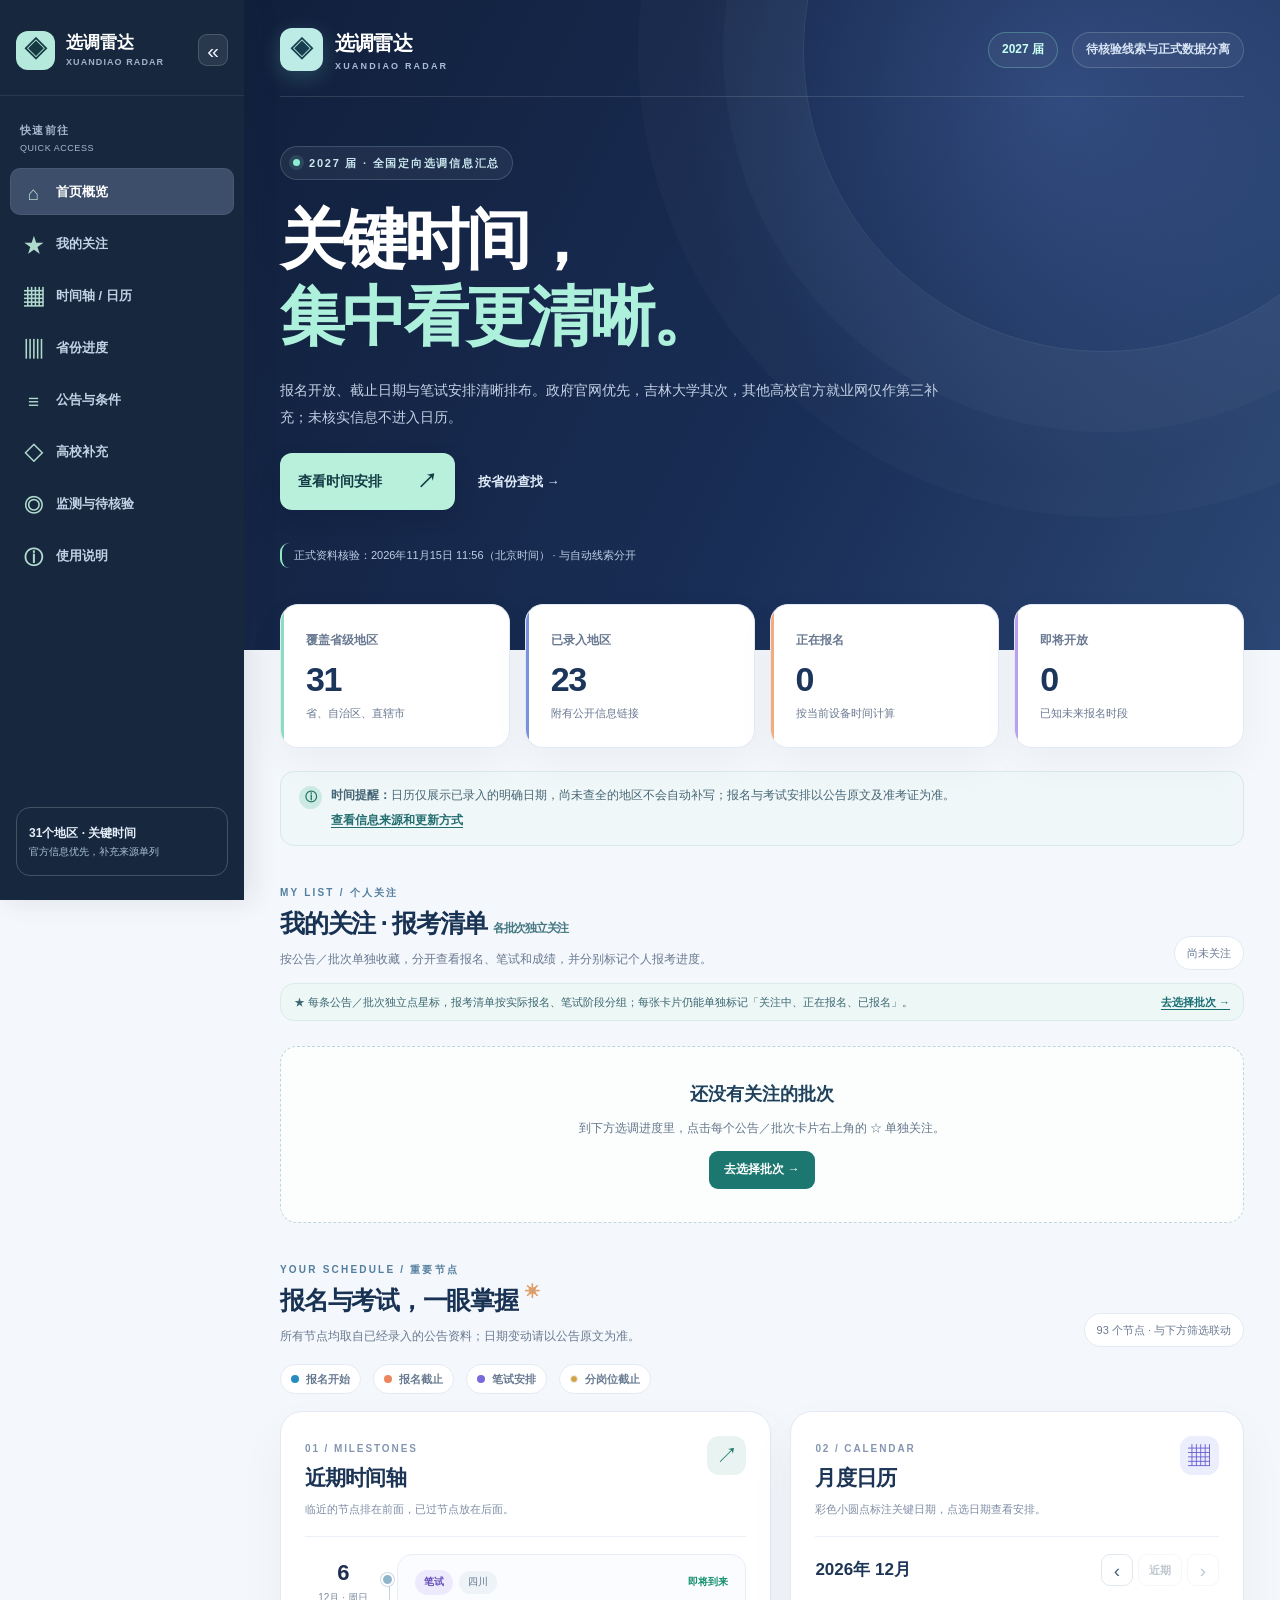
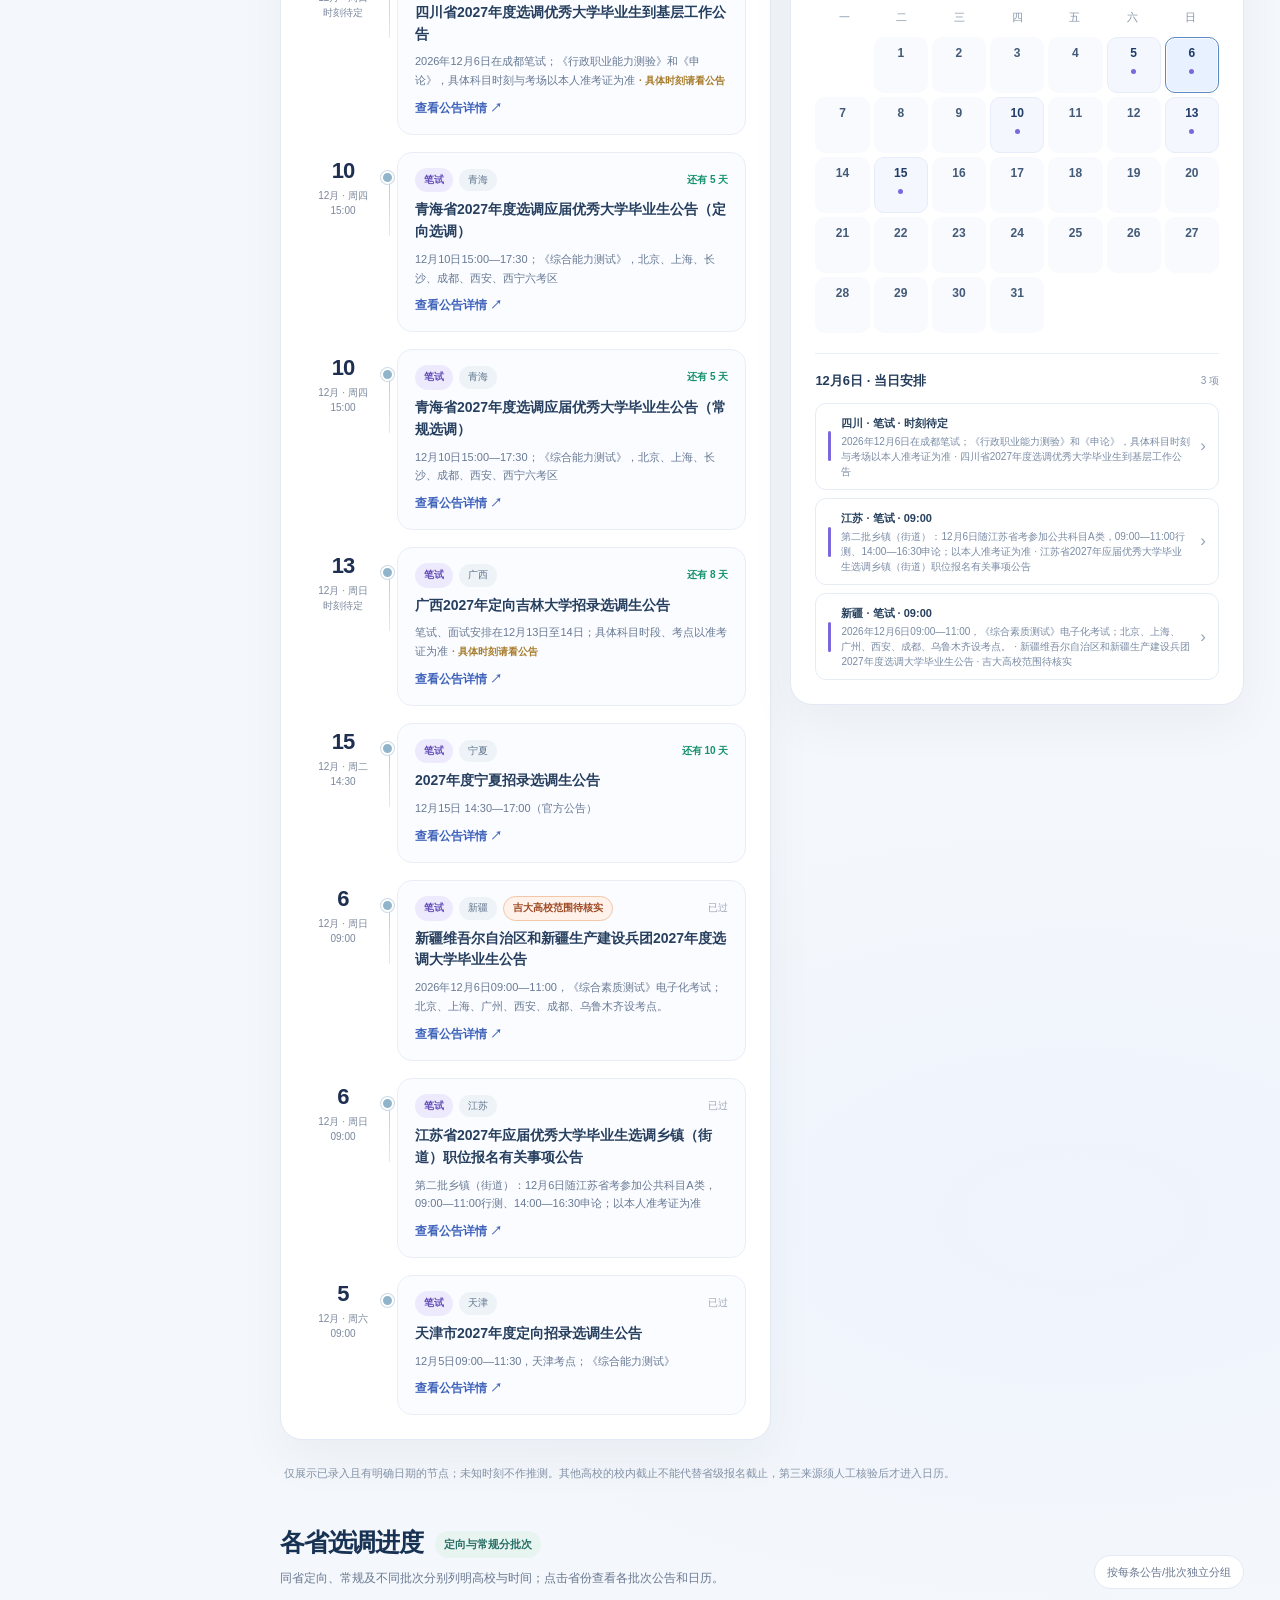
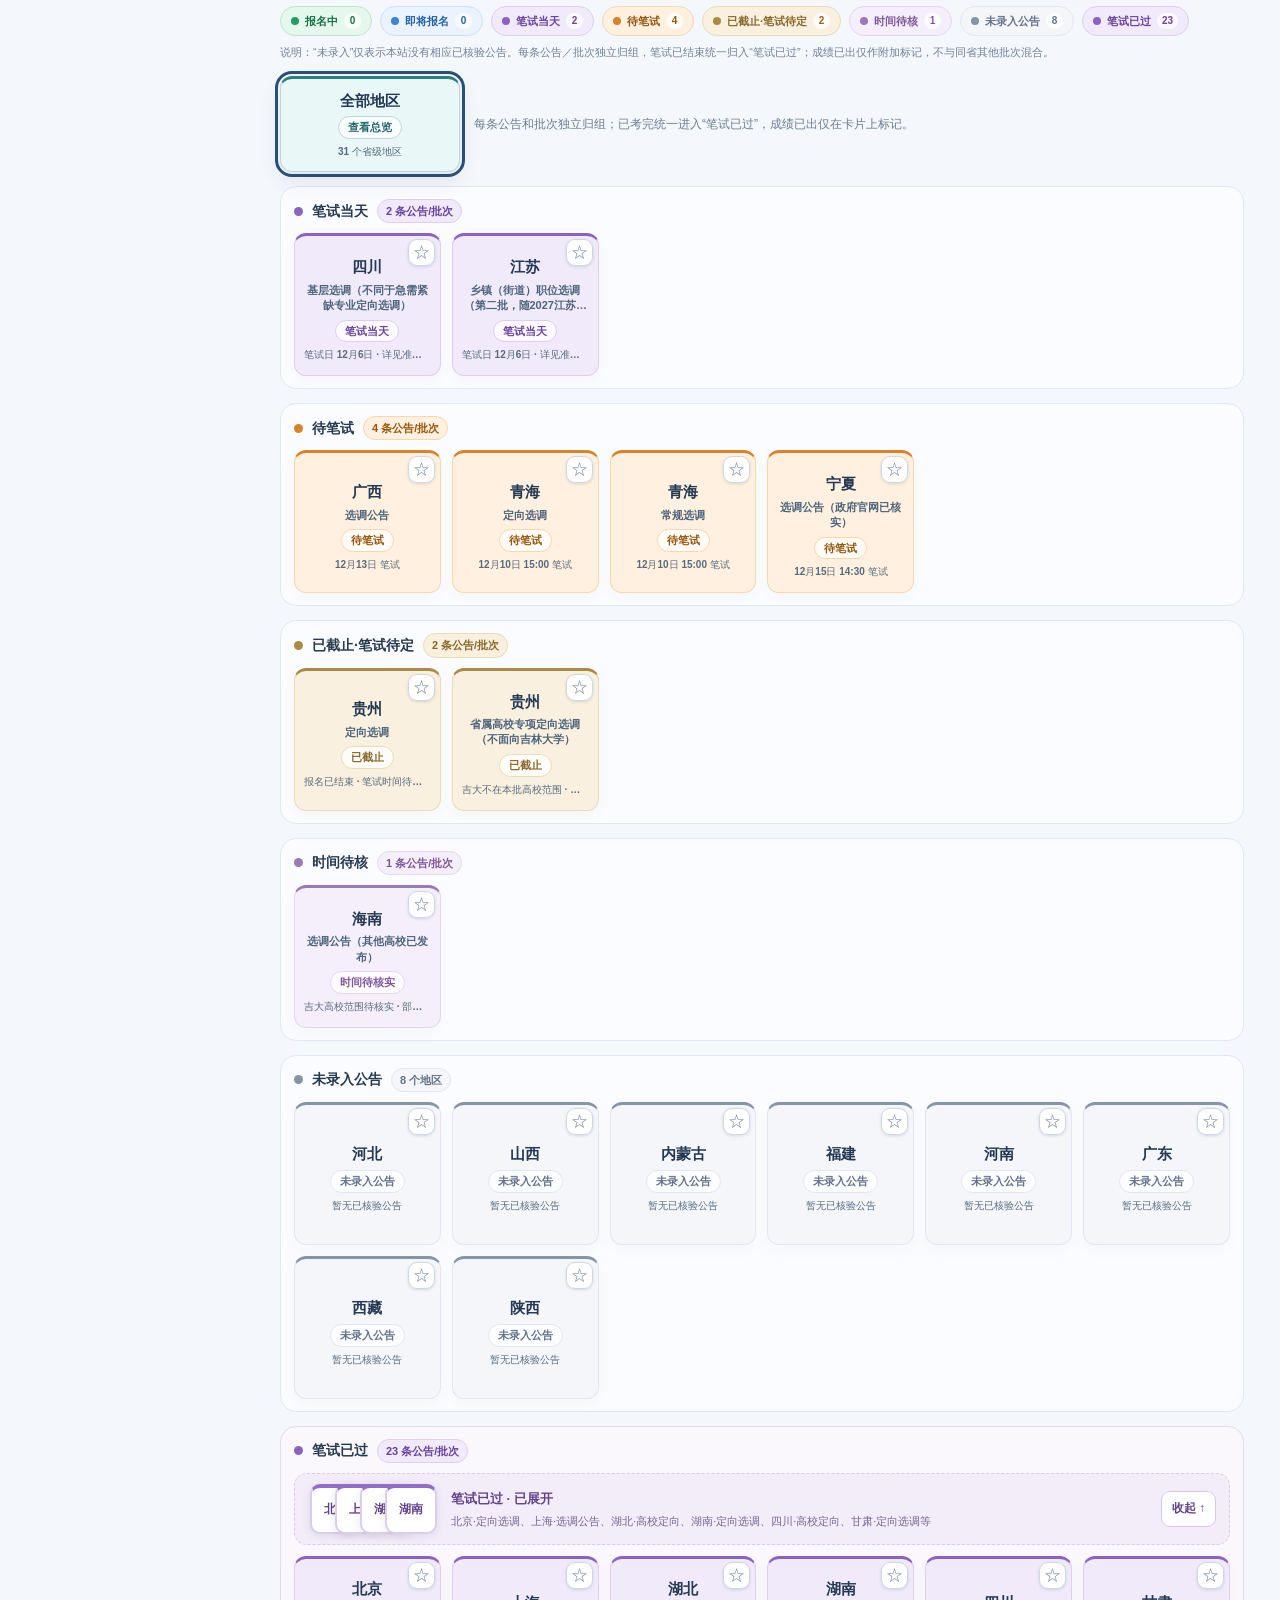
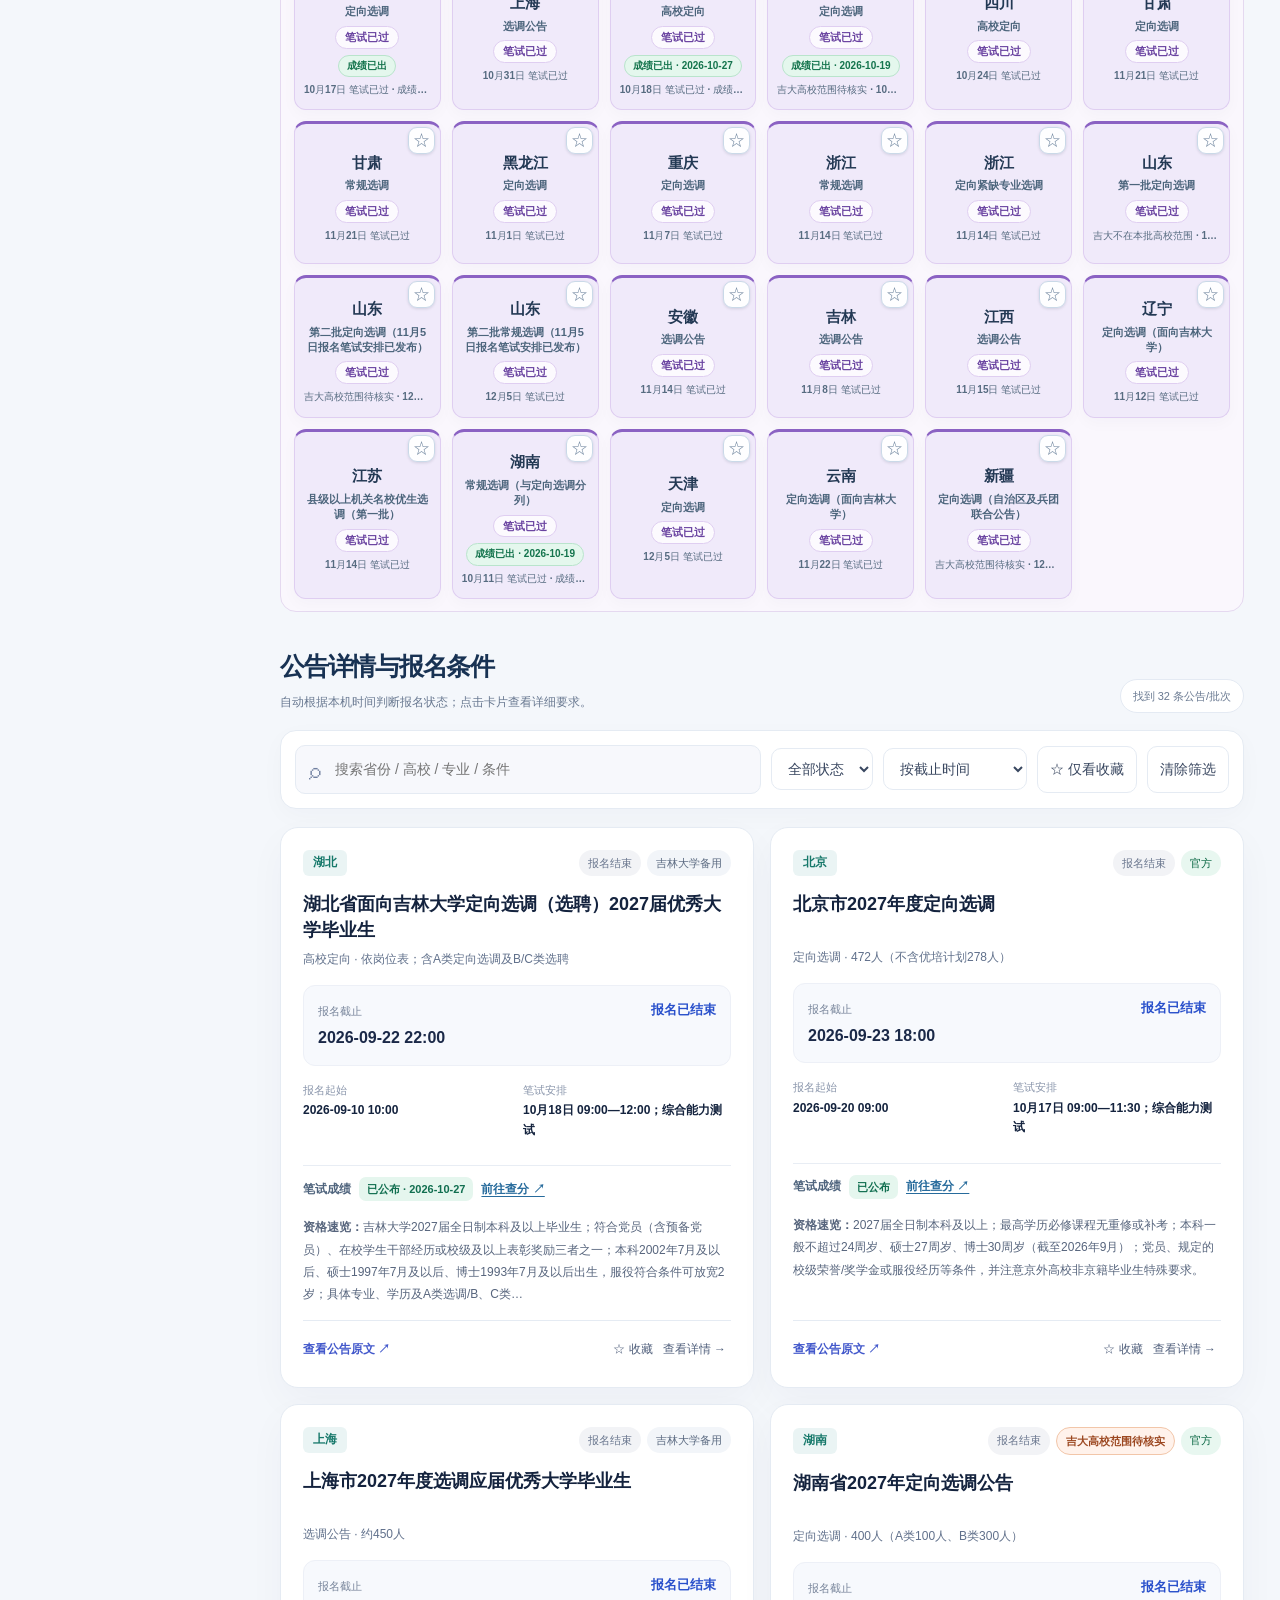
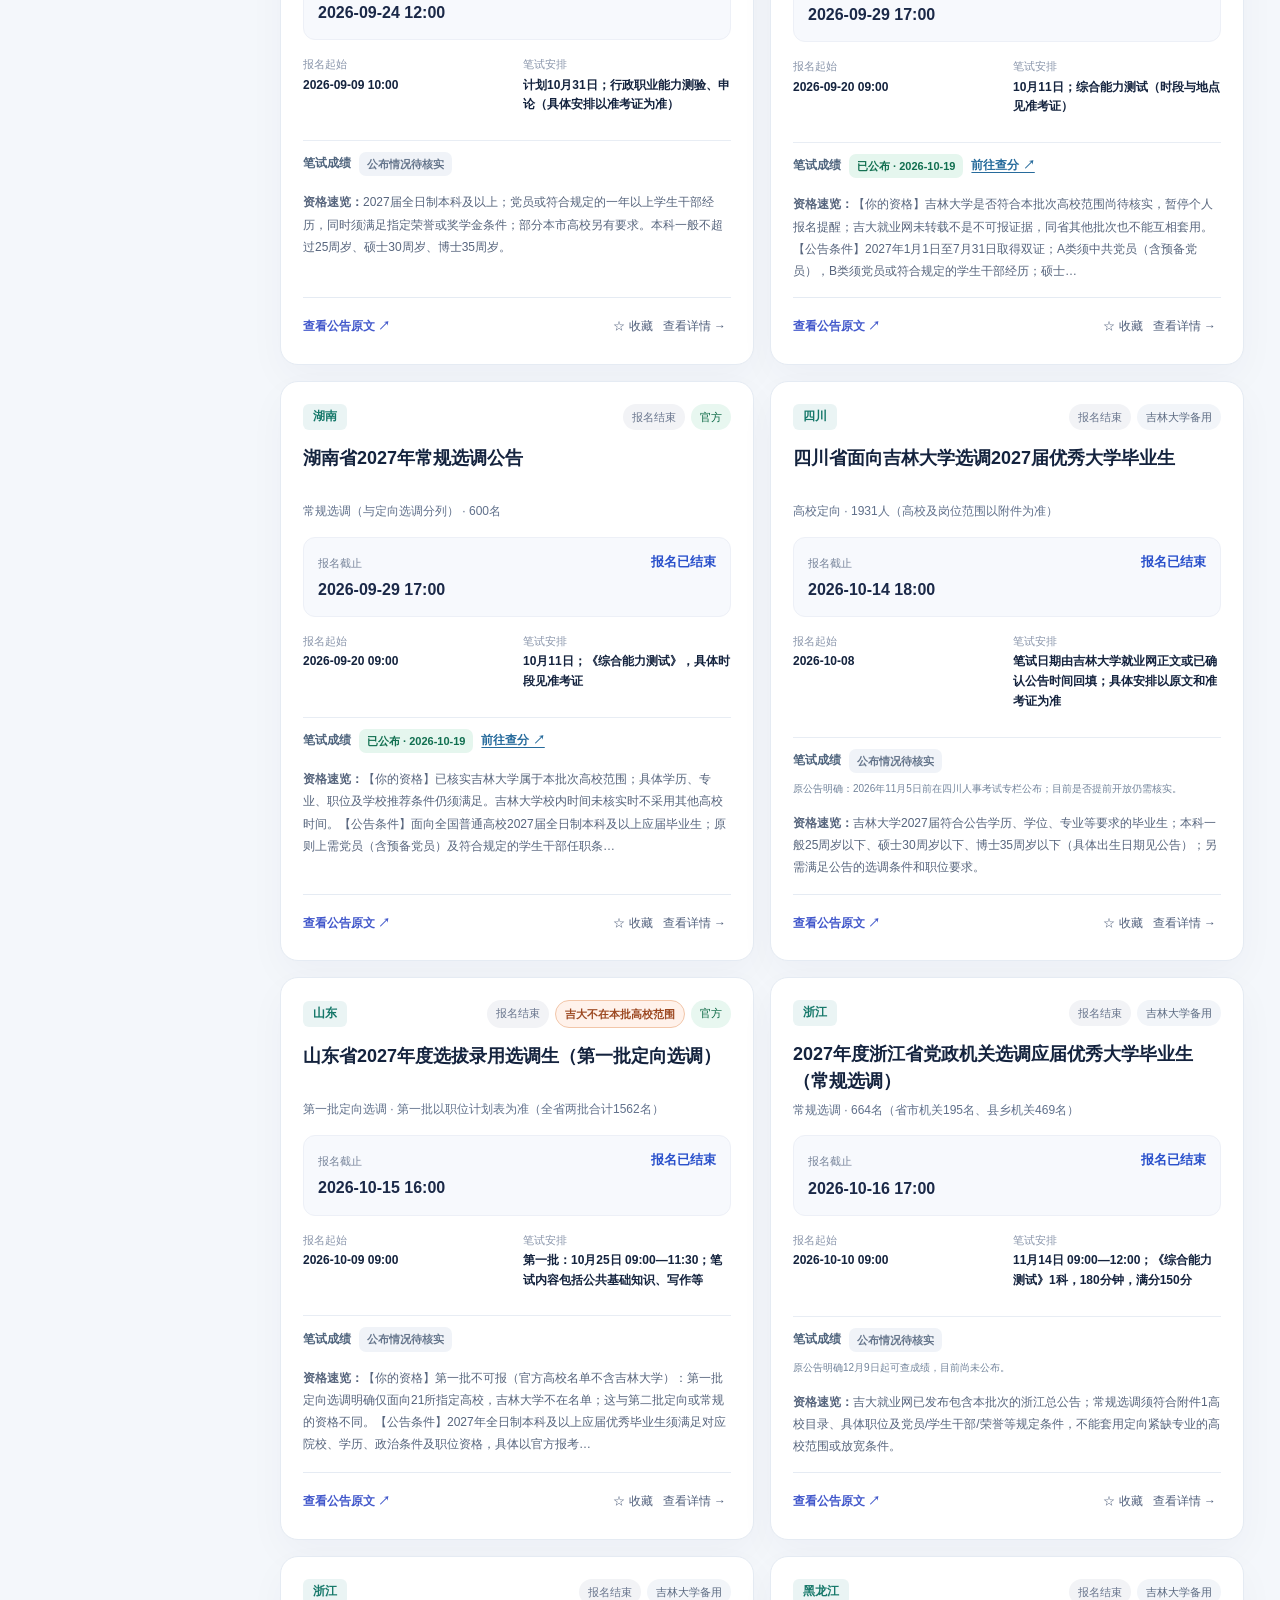
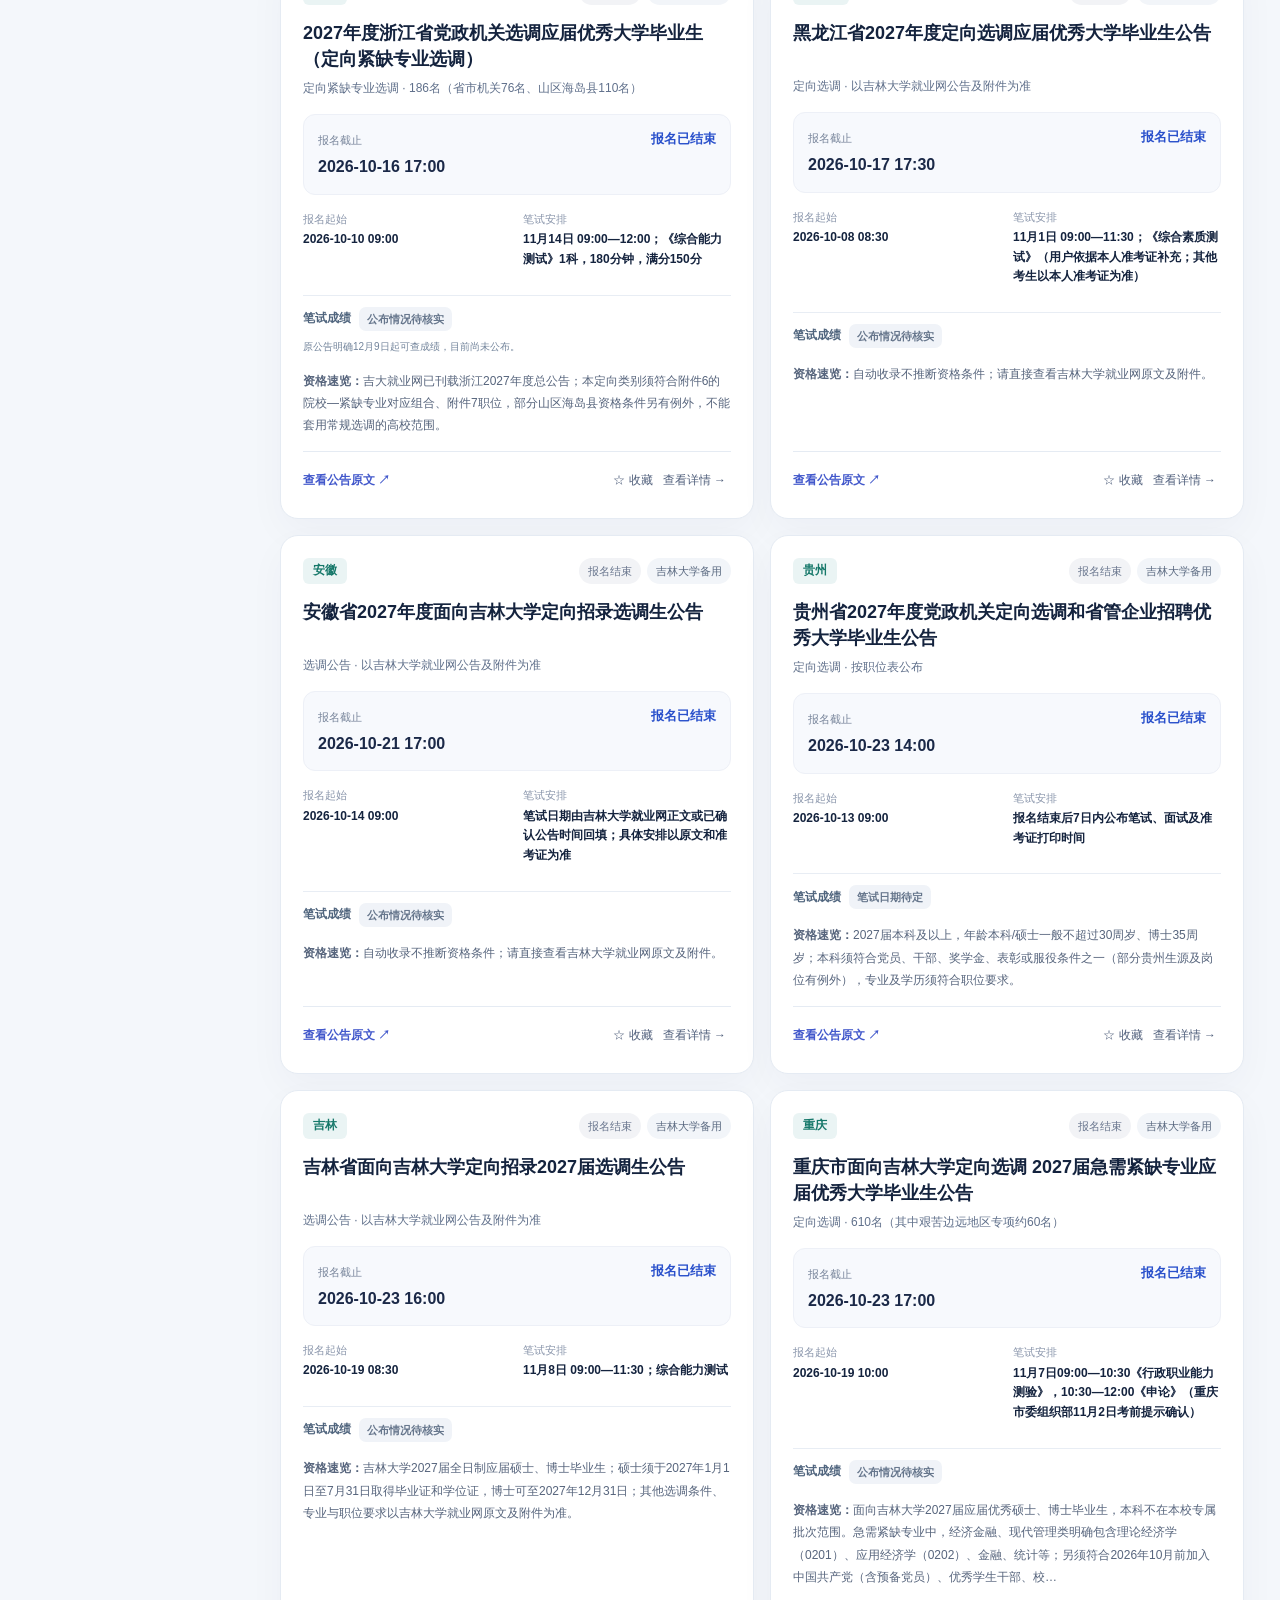
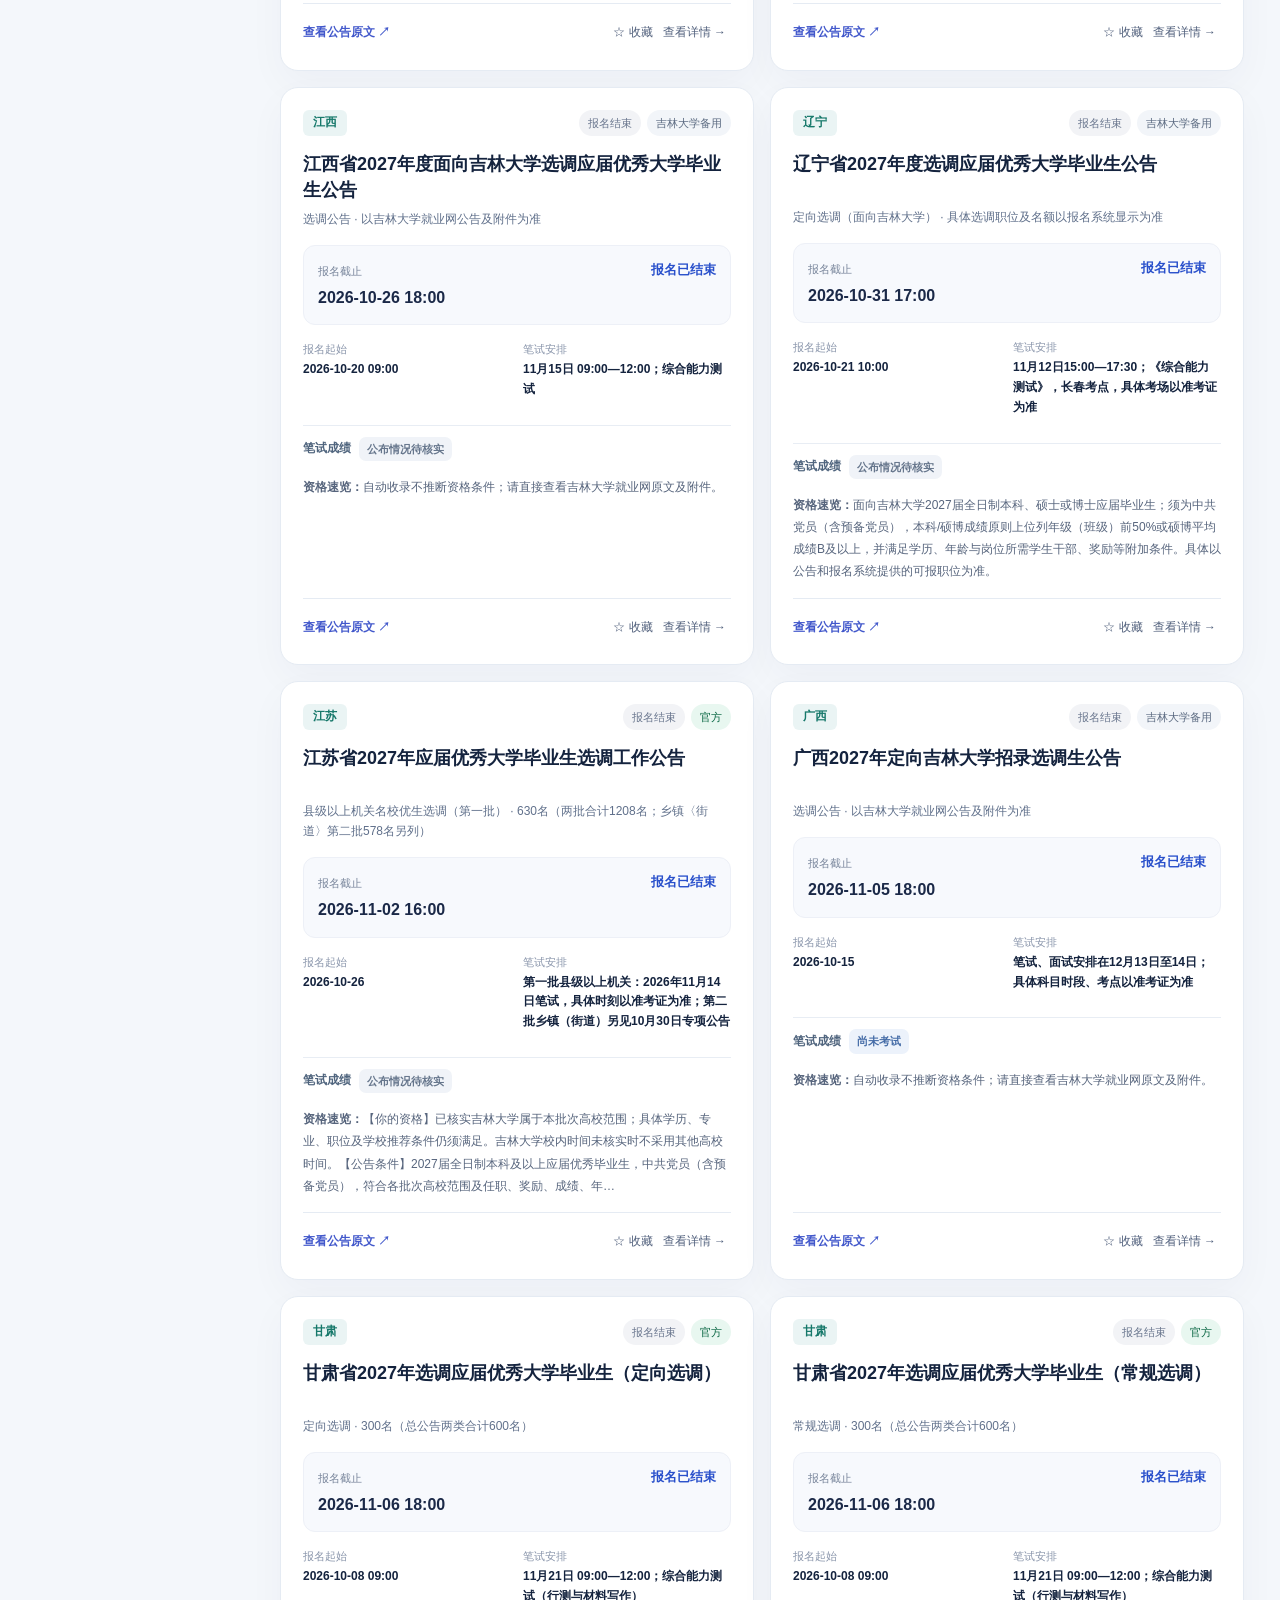
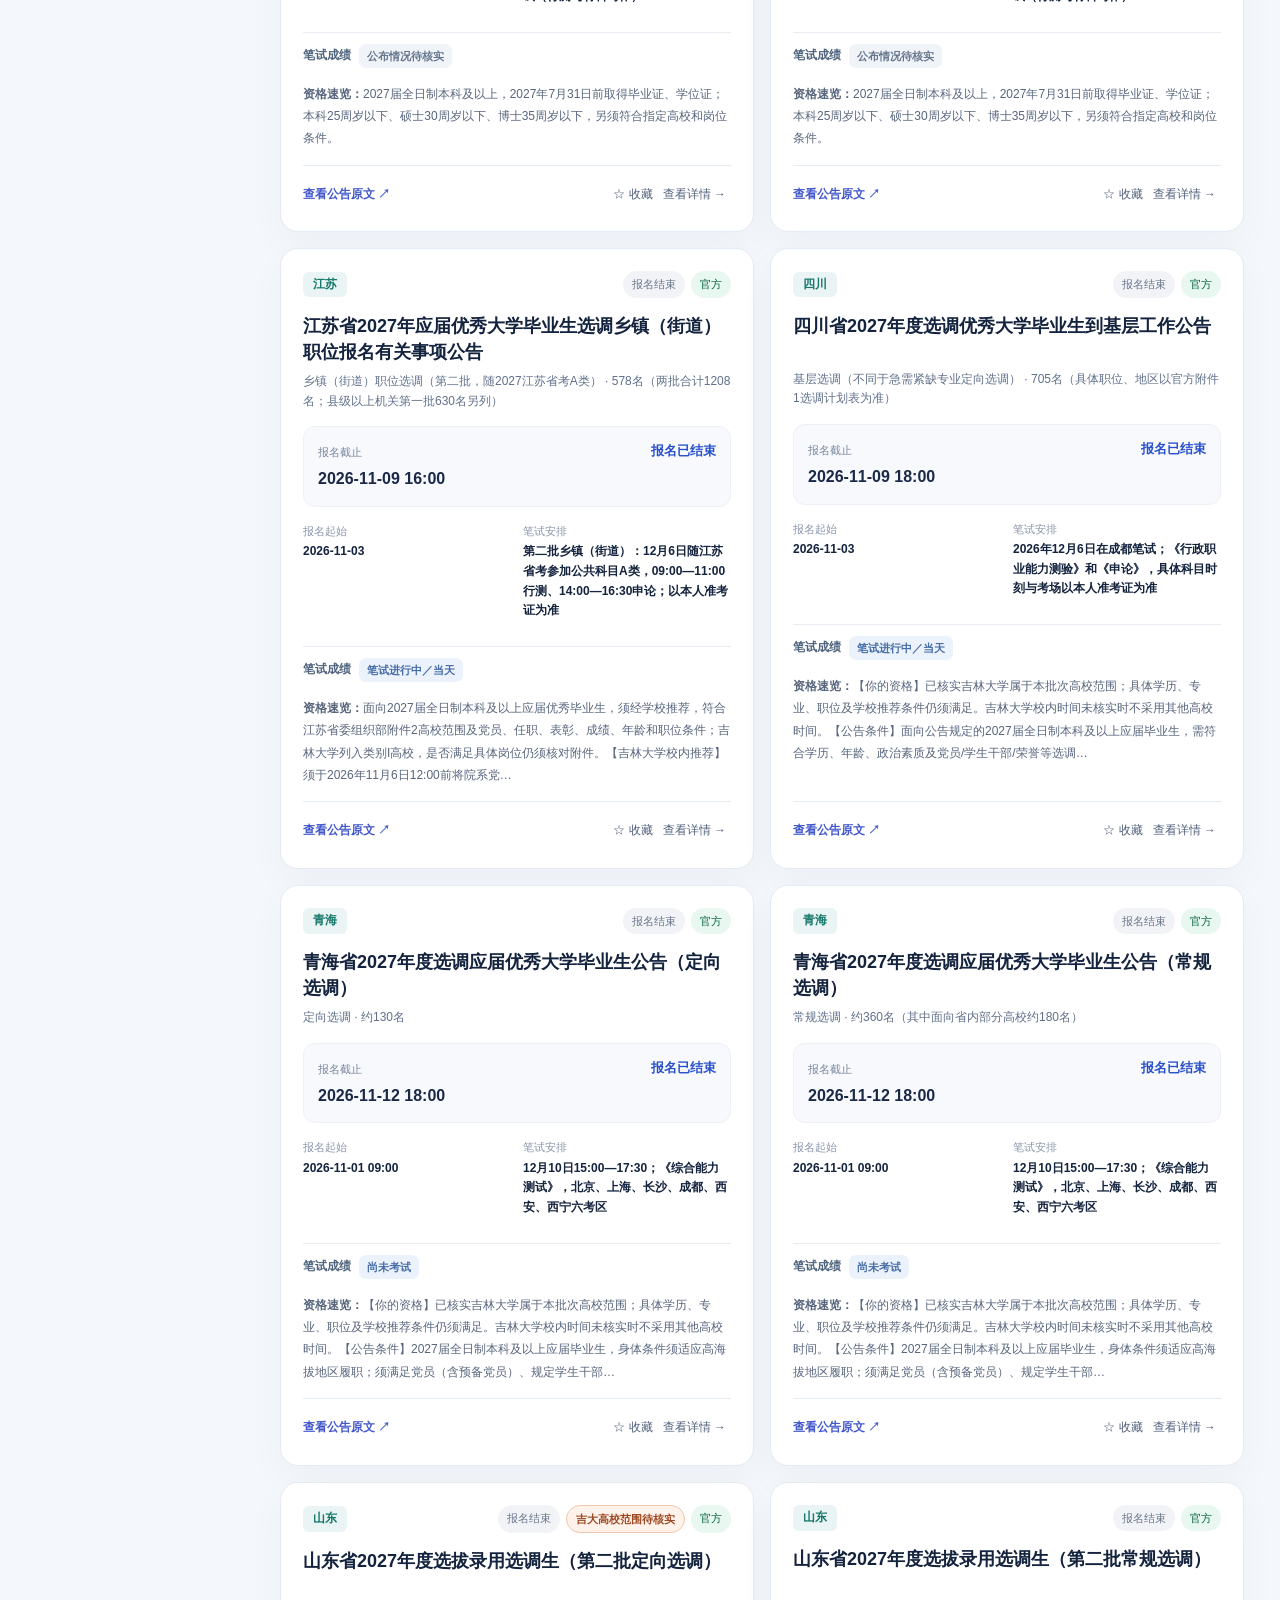
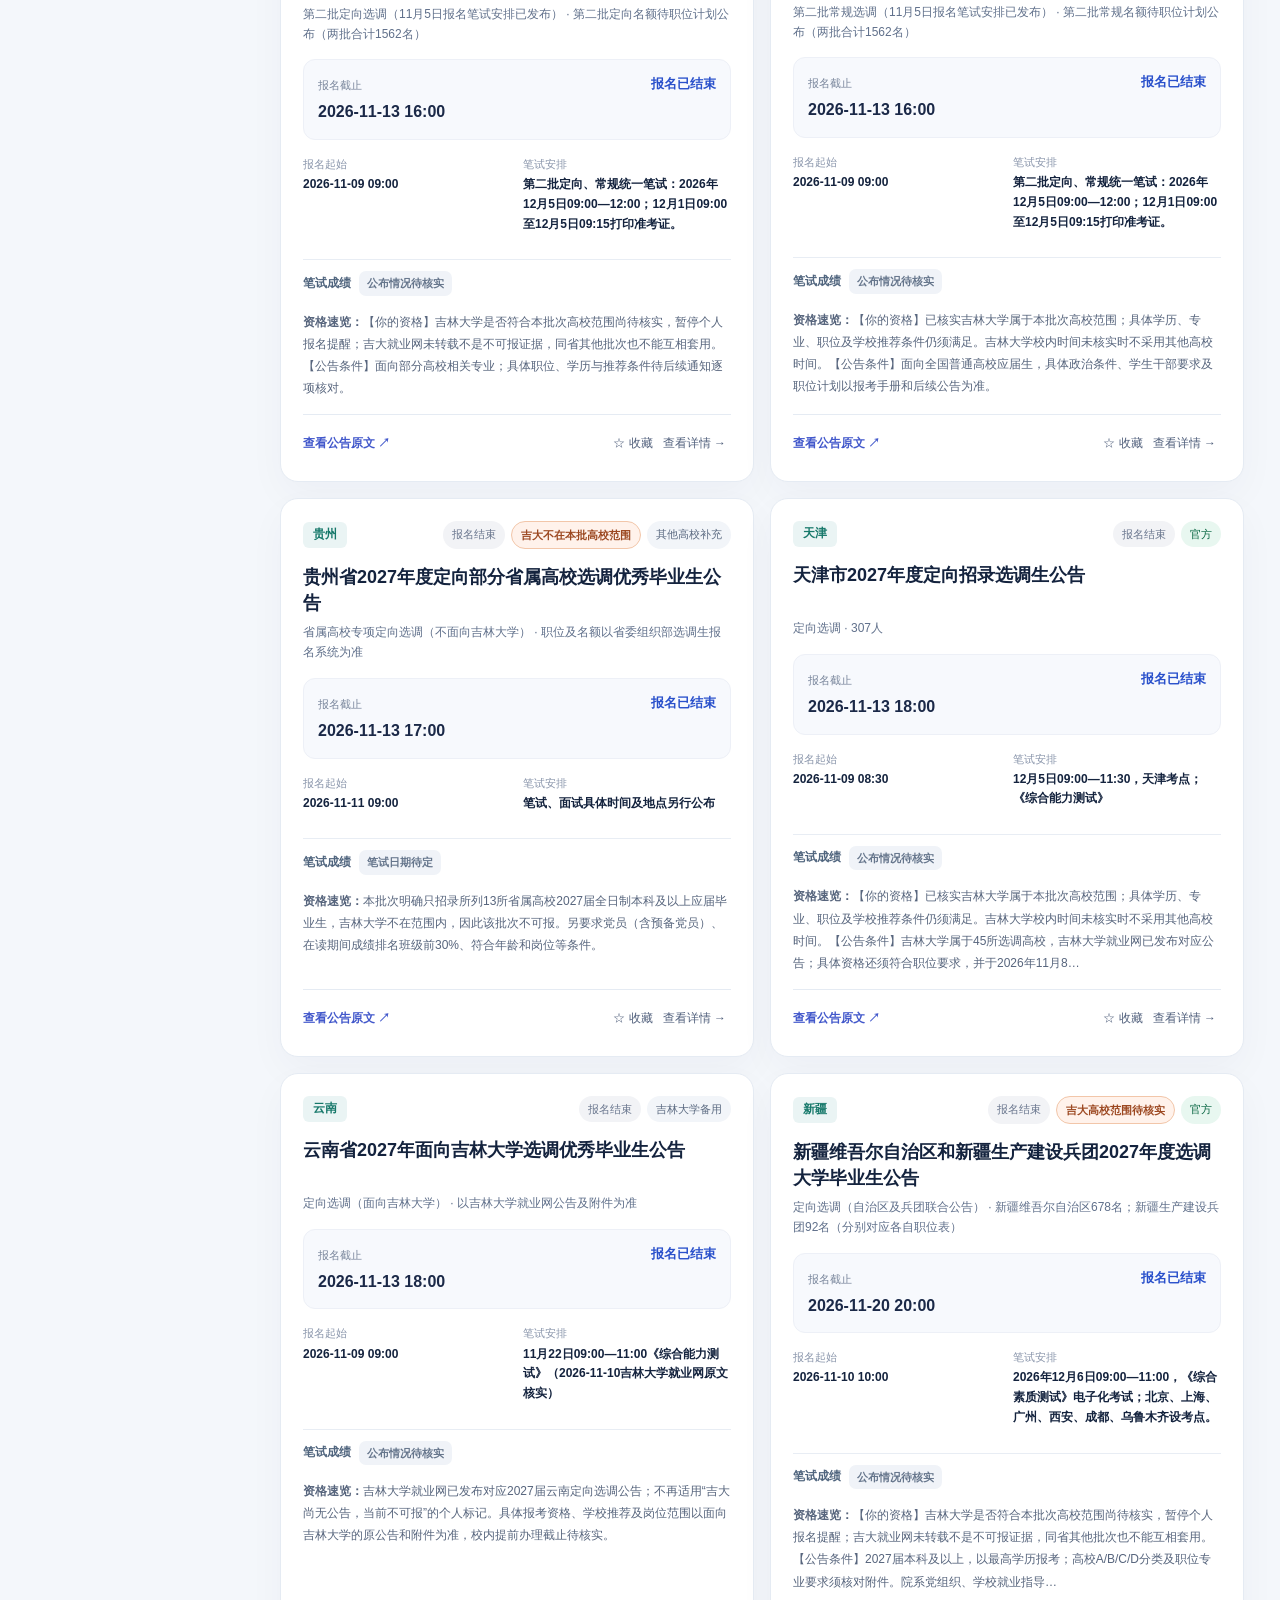
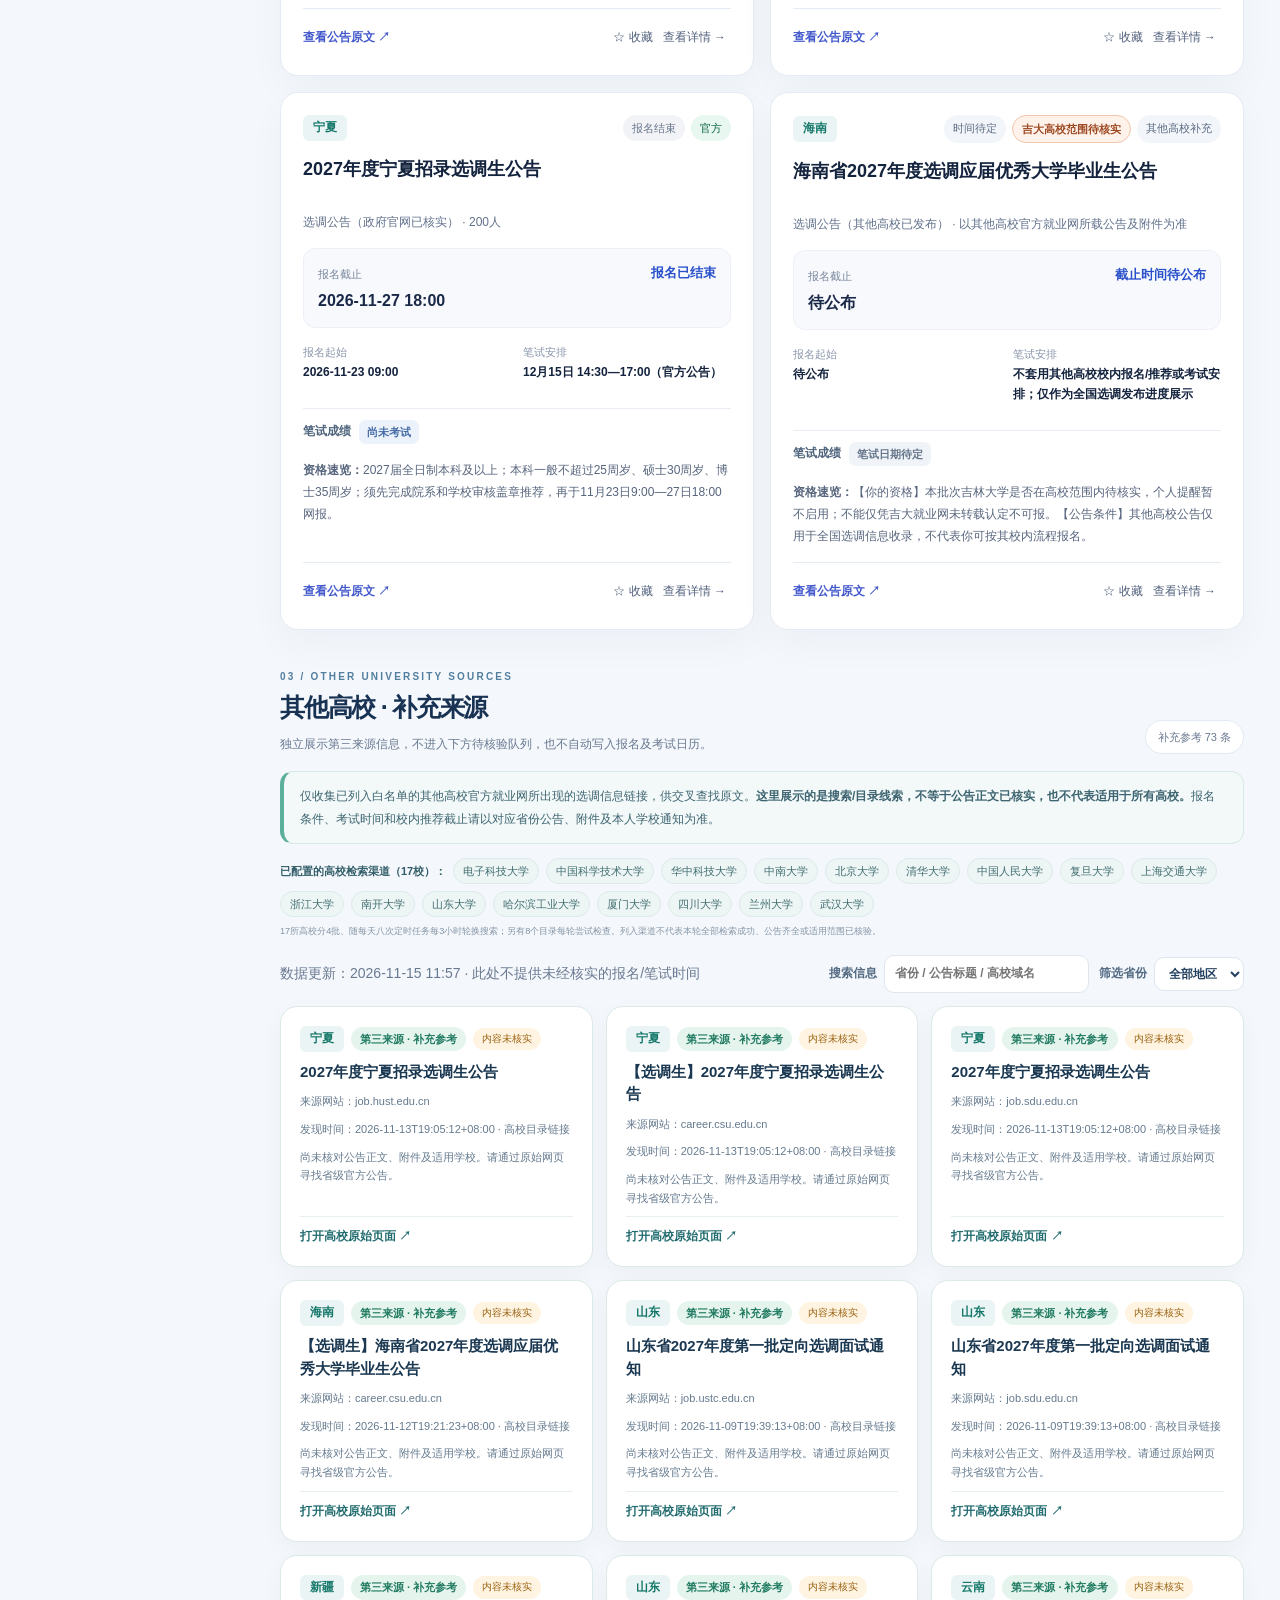
==== index.html @ f39ed3dd "chore: update monitoring and published notices" ====
<!doctype html>
<html lang="zh-CN">
<head>
<meta charset="utf-8"><meta name="viewport" content="width=device-width,initial-scale=1">
<meta name="description" content="2027届全国定向选调公告、报名条件、报名时间、笔试安排与官方信息源。">
<title>选调雷达 · 全国定向选调信息追踪</title>
<style>
:root{--bg:#f6f7fb;--surface:#fff;--ink:#18233c;--muted:#66738c;--line:#e5eaf2;--accent:#4155e8;--accent2:#252e76;--light:#eef1ff;--green:#087c5a;--amber:#98620e;--shadow:0 12px 45px rgba(20,33,75,.055)}
*{box-sizing:border-box}html{scroll-behavior:smooth}body{margin:0;background:var(--bg);color:var(--ink);font-family:Inter,-apple-system,BlinkMacSystemFont,"PingFang SC","Microsoft Yahei",sans-serif;font-size:14px;line-height:1.65}button,input,select{font:inherit}button{cursor:pointer}a{color:inherit;text-decoration:none}.shell{max-width:1250px;margin:auto;padding:0 26px}.mast{background:linear-gradient(119deg,#101a41,#293783 60%,#3747a3);color:#fff;padding:26px 0 38px;position:relative;overflow:hidden}.mast:after{content:"";position:absolute;width:530px;height:530px;border:1px solid #ffffff26;border-radius:50%;right:-110px;top:-210px;box-shadow:0 0 0 95px #ffffff08,0 0 0 195px #ffffff06;pointer-events:none}.topline,.top-actions,.flex,.toolbar,.recordtop,.cardfoot,.modalhead{display:flex;align-items:center;justify-content:space-between;gap:14px}.logo{font-weight:850;letter-spacing:.03em;font-size:18px;display:flex;align-items:center;gap:10px}.logoicon{display:grid;place-items:center;background:#eef0ff26;border:1px solid #ffffff40;width:35px;height:35px;border-radius:11px}.top-actions{font-size:12px;color:#dbe2ff}.top-actions span{border:1px solid #ffffff35;padding:5px 10px;border-radius:100px}.hero{position:relative;z-index:1;padding-top:50px;max-width:800px}.eyebrow{letter-spacing:.22em;font-size:11px;color:#b9c6ff;font-weight:750}.hero h1{font-size:clamp(32px,5vw,52px);line-height:1.23;letter-spacing:-.03em;margin:14px 0}.hero p{max-width:650px;color:#d1dafb;font-size:15px;line-height:1.9}.hero strong{color:#fff}.asof{display:inline-flex;margin-top:10px;border:1px solid #ffffff3c;border-radius:9px;padding:8px 12px;color:#edf0ff;font-size:12px;background:#ffffff10}.stats{position:relative;z-index:2;display:grid;grid-template-columns:repeat(4,1fr);gap:14px;margin:-28px auto 26px}.stat{border:1px solid var(--line);background:var(--surface);border-radius:16px;padding:20px 24px;box-shadow:var(--shadow)}.stat span{font-size:12px;color:var(--muted)}.stat b{display:block;font-size:28px;line-height:1.3;margin-top:6px;letter-spacing:-.04em}.stat em{font-style:normal;font-size:11px;color:var(--muted)}.notice{border:1px solid #dfdfef;background:#f0f2ff;border-radius:12px;padding:13px 17px;font-size:12px;color:#435075;display:flex;gap:9px;align-items:flex-start;margin-bottom:28px}.sectionhead{display:flex;align-items:end;justify-content:space-between;margin:34px 0 16px;gap:12px}.sectionhead h2{font-size:21px;letter-spacing:-.03em;margin:0}.sectionhead p{margin:3px 0 0;color:var(--muted);font-size:12px}.sectionhead .hint{font-size:12px;color:var(--muted)}.provinces{display:grid;grid-template-columns:repeat(8,1fr);gap:9px}.prov{border:1px solid var(--line);background:#fff;border-radius:10px;padding:12px 8px;text-align:center;color:#3d4961;font-weight:650;transition:.18s;position:relative}.prov:hover,.prov.active{border-color:#6475f1;background:#edf0ff;color:#263fd0}.prov small{display:block;color:#97a2b4;font-size:10px;font-weight:500}.prov.has small{color:var(--green)}.filters{display:flex;gap:10px;align-items:center;flex-wrap:wrap;padding:14px;background:var(--surface);border:1px solid var(--line);border-radius:13px;margin:14px 0 18px}.search{flex:1;min-width:230px;position:relative}.search input{width:100%;background:#f7f8fc;border:1px solid var(--line);border-radius:9px;padding:12px 15px 12px 39px;outline:0}.search input:focus{border-color:var(--accent)}.search:before{content:"⌕";position:absolute;left:14px;top:7px;color:#7180a0;font-size:23px}.filters select,.btn{border:1px solid var(--line);background:#fff;border-radius:9px;padding:11px 12px;color:#394760}.btn{white-space:nowrap}.btn:hover{border-color:var(--accent);color:var(--accent)}.primary{background:var(--accent);border-color:var(--accent);color:#fff}.primary:hover{background:#3040bd;color:#fff}.grid{display:grid;grid-template-columns:repeat(2,minmax(0,1fr));gap:16px}.record{background:var(--surface);border:1px solid var(--line);border-radius:16px;box-shadow:var(--shadow);padding:22px;display:flex;flex-direction:column;gap:15px;min-width:0}.record:hover{border-color:#bac4fb}.province-badge{background:var(--light);color:#364bd6;padding:3px 10px;border-radius:6px;font-size:12px;font-weight:750}.tag{font-size:11px;border-radius:100px;padding:4px 9px;background:#f2f5f9;color:#5b6a81}.tag.official{background:#e8f7f0;color:#096743}.tag.open{background:#e8f7f0;color:var(--green)}.tag.soon{background:#fff5dd;color:#966014}.tag.closed{background:#f2f3f6;color:#68758d}.record h3{font-size:18px;line-height:1.45;margin:0;min-height:50px}.subline{font-size:12px;color:#60708b;margin-top:-8px}.deadline{padding:13px 14px;background:#f7f8fd;border:1px solid #edf0f7;border-radius:10px}.deadline .flex{align-items:flex-start}.deadline small{color:#77849a;font-size:11px}.deadline strong{display:block;color:#1b2948;font-size:16px;margin-top:3px}.deadline .remaining{font-weight:800;color:#2950cb;font-size:13px}.facts{display:grid;grid-template-columns:1fr 1fr;gap:12px}.fact{min-width:0}.fact span{display:block;font-size:11px;color:#8894aa}.fact b{display:block;font-size:12px;font-weight:630;margin-top:2px;line-height:1.65}.record .summary{font-size:12px;color:#57657d;margin:0;line-height:1.85;flex:1}.cardfoot{border-top:1px solid var(--line);padding-top:14px;margin-top:auto;flex-wrap:wrap}.cardfoot a{font-size:12px;color:var(--accent);font-weight:700}.cardfoot button{border:0;background:none;color:#52617d;font-size:12px;padding:5px}.cardfoot button:hover{color:var(--accent)}.empty{grid-column:1/-1;background:#fff;border:1px dashed #d4dcea;border-radius:13px;padding:42px;text-align:center;color:var(--muted)}.empty b{display:block;color:var(--ink);font-size:16px;margin-bottom:5px}.resource{display:grid;grid-template-columns:1.3fr 1fr;gap:16px;margin:25px 0 45px}.info-panel{background:#fff;border:1px solid var(--line);border-radius:15px;padding:23px}.info-panel h3{margin:0 0 10px;font-size:16px}.info-panel p{color:var(--muted);font-size:12px;margin:8px 0}.info-panel code{background:#eff1fc;padding:2px 5px;border-radius:4px}.foot{padding:26px 0 40px;border-top:1px solid var(--line);color:#8190a6;font-size:11px}.modalwrap{position:fixed;inset:0;background:#0b1630b9;z-index:20;display:grid;place-items:center;padding:16px}.modal{background:#fff;border-radius:17px;width:min(700px,100%);max-height:min(88vh,850px);overflow:auto;padding:27px;box-shadow:0 35px 90px #060e2666}.modalhead{align-items:start}.close{background:#f1f3f9;border:0;border-radius:8px;width:35px;height:35px;font-size:20px}.modal h2{margin:10px 0 5px;line-height:1.4}.modal .metadata{font-size:12px;color:var(--muted)}.detailblock{border-top:1px solid var(--line);padding:16px 0}.detailblock h4{margin:0 0 6px;font-size:13px}.detailblock p{margin:0;color:#4d5d78;font-size:13px;white-space:pre-wrap}.detailblock .lines{display:grid;grid-template-columns:135px 1fr;gap:9px;font-size:13px;color:#4d5d78;padding:5px 0}.detailblock .lines b{color:#26344e}.detailfooter{display:flex;flex-wrap:wrap;gap:9px}.detailfooter a,.detailfooter button{font-size:12px}.muted{color:var(--muted)}.kbd{border:1px solid #dce1ee;background:#f6f8fc;border-radius:5px;padding:1px 5px}.hidden{display:none!important}@media(max-width:950px){.provinces{grid-template-columns:repeat(6,1fr)}.stats{grid-template-columns:repeat(2,1fr)}.grid{grid-template-columns:1fr}}@media(max-width:600px){.shell{padding:0 15px}.mast{padding-top:18px}.hero{padding-top:30px}.top-actions span:last-child{display:none}.stats{gap:8px}.stat{padding:16px}.stat b{font-size:23px}.provinces{grid-template-columns:repeat(4,1fr);gap:6px}.prov{padding:10px 4px;font-size:12px}.filters select{flex:1}.resource{grid-template-columns:1fr}.record{padding:17px}.record h3{min-height:0}.modal{padding:19px}.detailblock .lines{grid-template-columns:1fr;gap:0}.hero p{font-size:13px}}
.schedule-layout{display:grid;grid-template-columns:1.15fr .85fr;gap:16px;margin-bottom:8px}.schedule-panel{background:#fff;border:1px solid var(--line);border-radius:16px;box-shadow:var(--shadow);padding:18px}.schedule-panel h3{margin:0 0 6px;font-size:16px}.schedule-panel p{margin:0 0 14px;color:var(--muted);font-size:12px}.timelinelist{display:flex;flex-direction:column;gap:12px}.timeline-empty,.calendar-empty{border:1px dashed #d8dfef;border-radius:12px;padding:26px 18px;color:var(--muted);text-align:center;background:#fbfcff}.timeline-item{display:grid;grid-template-columns:86px 1fr;gap:14px;align-items:start}.timeline-date{position:relative;padding-right:10px;text-align:right}.timeline-date:after{content:"";position:absolute;right:-8px;top:0;bottom:-18px;width:2px;background:#e5eaf6}.timeline-item:last-child .timeline-date:after{display:none}.timeline-date b{display:block;font-size:20px;line-height:1;color:#1f2f52}.timeline-date span{display:block;font-size:11px;color:#7a879d;margin-top:6px}.timeline-card{position:relative;background:#f8f9fe;border:1px solid #e9edf7;border-radius:14px;padding:14px 14px 12px}.timeline-meta{display:flex;flex-wrap:wrap;gap:6px;margin-bottom:6px}.mini-tag{display:inline-flex;align-items:center;border-radius:999px;padding:3px 8px;font-size:11px;font-weight:700}.mini-tag.start{background:#edf7ff;color:#0f5ea8}.mini-tag.end{background:#fff1e6;color:#a45b16}.mini-tag.exam{background:#efeefe;color:#5845be}.mini-tag.deadline{background:#fff7dd;color:#8b6700}.timeline-card h4{margin:0;font-size:14px;line-height:1.5}.timeline-card p{margin:6px 0 0;font-size:12px;color:#56657f;line-height:1.7}.timeline-card button{margin-top:8px;border:0;background:none;padding:0;color:var(--accent);font-size:12px;font-weight:700}.calendarboard{display:grid;grid-template-columns:repeat(2,minmax(0,1fr));gap:12px}.monthcard{border:1px solid #e8ecf5;background:#fbfcff;border-radius:14px;padding:14px}.monthcard h4{margin:0 0 10px;font-size:14px}.dayrow{display:grid;grid-template-columns:54px 1fr;gap:10px;padding:9px 0;border-top:1px dashed #e5eaf2}.dayrow:first-of-type{border-top:0;padding-top:0}.daynum{display:flex;flex-direction:column;align-items:center;justify-content:center;border:1px solid #dde5f4;border-radius:12px;background:#fff;padding:6px 0}.daynum b{font-size:18px;line-height:1}.daynum span{font-size:10px;color:#70809b;margin-top:4px}.dayevents{display:flex;flex-direction:column;gap:7px;min-width:0}.eventpill{display:flex;gap:8px;align-items:flex-start;padding:8px 9px;border-radius:10px;background:#fff;border:1px solid #e8ecf4}.eventpill .dot{width:8px;height:8px;border-radius:50%;margin-top:6px;flex:0 0 auto}.eventpill.start .dot{background:#1c7ed6}.eventpill.end .dot{background:#e67700}.eventpill.exam .dot{background:#7048e8}.eventpill.deadline .dot{background:#d19a00}.eventpill b{display:block;font-size:12px;line-height:1.5}.eventpill small{display:block;font-size:11px;color:#6d7a90;line-height:1.45}.calendar-more{margin-top:10px;font-size:11px;color:#7b879d}.candidategrid{display:grid;grid-template-columns:repeat(2,minmax(0,1fr));gap:12px}.candidatecard{border:1px solid #dce1ee;background:#fff;border-radius:12px;padding:15px}.candidatecard h3{font-size:14px;margin:7px 0;line-height:1.5}.candidatecard p{font-size:11px;color:var(--muted);margin:4px 0}.candidatecard a{color:var(--accent);font-weight:700;font-size:12px}.monitorline{border:1px solid #dce1ee;padding:10px 13px;border-radius:10px;background:#f8f9fe;font-size:12px;color:#485879;margin-bottom:12px}@media(max-width:900px){.schedule-layout{grid-template-columns:1fr}.calendarboard{grid-template-columns:1fr 1fr}}@media(max-width:700px){.candidategrid{grid-template-columns:1fr}.timeline-item{grid-template-columns:1fr}.timeline-date{text-align:left;padding-right:0;display:flex;gap:10px;align-items:center}.timeline-date:after{display:none}.timeline-date b{font-size:18px}.calendarboard{grid-template-columns:1fr}.dayrow{grid-template-columns:44px 1fr}}

/* 2027 schedule design refresh — presentation only, no changes to official records */
.notice-more{margin:5px 0 0}.notice-more summary{cursor:pointer;display:inline-block;color:#236e70;font-weight:760;text-decoration:underline;text-underline-offset:3px}.notice-more p{line-height:1.75;margin:8px 0 0;font-size:12px;color:#4e6673}.legend-dot.deadline{padding:0;flex:0 0 8px;width:8px;height:8px}.legend-dot{flex:0 0 8px}
:root{--bg:#f4f7fb;--surface:#fff;--ink:#14233e;--muted:#697991;--line:#e5ebf3;--accent:#4258cb;--light:#edf1ff;--shadow:0 14px 42px rgba(35,54,92,.045)}
body{background:radial-gradient(ellipse 760px 420px at 84% 16%,#e7efff70,transparent),#f4f7fb;color:var(--ink)}
.shell{max-width:1340px;padding:0 36px}
.mast{padding:27px 0 82px;background:radial-gradient(circle at 79% 15%,#5471b466,transparent 38%),linear-gradient(117deg,#111f3b 0%,#192e56 57%,#2c4775 100%)}
.mast:after{width:600px;height:600px;right:-125px;top:-250px;border-color:#ffffff18;box-shadow:0 0 0 80px #ffffff06,0 0 0 165px #ffffff05}
.topline{padding-bottom:23px;border-bottom:1px solid #ffffff20}.logo{gap:12px;font-size:20px;letter-spacing:-.04em}.logo small{display:block;font-size:9px;font-weight:600;letter-spacing:.24em;color:#a9bddb;line-height:1.3;margin-top:1px}.logoicon{background:#bcece5;color:#173f4f;border:0;font-size:23px;border-radius:12px;width:43px;height:43px;box-shadow:0 6px 22px #80f5e033}.top-actions span{border:1px solid #ffffff2a;background:#ffffff0b;color:#d7e4f5;font-weight:600;padding:7px 13px}.top-actions span:first-child{color:#c8fff1;border-color:#84e4c24f}
.hero{padding-top:49px;max-width:840px}.eyebrow{display:inline-flex;gap:9px;align-items:center;letter-spacing:.16em;border-radius:999px;border:1px solid #a8d6db36;background:#ffffff0e;padding:7px 12px;color:#c9e6ed;font-weight:680}.eyebrow-dot{width:7px;height:7px;background:#8bf0d2;box-shadow:0 0 0 4px #8bf0d21f;border-radius:50%}
.hero h1{font-size:clamp(37px,5.4vw,65px);line-height:1.18;letter-spacing:-.045em;font-weight:800;margin:22px 0}.hero h1 span{color:#adf0dc}.hero p{max-width:660px;color:#c3d2e6;font-size:14px}.hero-actions{display:flex;gap:23px;align-items:center;flex-wrap:wrap;margin:23px 0 8px}.hero-cta{display:inline-flex;align-items:center;justify-content:space-between;gap:35px;background:#b9f0dc;color:#143b45;border-radius:12px;padding:12px 18px;font-weight:760;box-shadow:0 8px 20px #0a172626;transition:transform .18s,background .18s}.hero-cta:hover{background:#d4ffed;transform:translateY(-2px)}.hero-cta span{font-size:20px}.hero-sub{color:#e0ebf9;font-size:13px;font-weight:670}.hero-sub:hover{color:#b9f0dc}.asof{margin-top:25px;border:0;border-left:2px solid #8eeac3;padding:3px 0 3px 12px;background:transparent;color:#bdd0e6;font-size:11px}
.stats{margin:-46px auto 23px;gap:15px}.stat{padding:23px 25px;border:1px solid #e4eaf4;border-radius:18px;box-shadow:0 13px 40px #182a4f0b;position:relative;overflow:hidden}.stat:before{content:'';position:absolute;inset:0 auto 0 0;width:3px;background:#8adbbf}.stat:nth-child(2):before{background:#7b91df}.stat:nth-child(3):before{background:#f2ac7e}.stat:nth-child(4):before{background:#b9a0ee}.stat span{font-weight:650}.stat b{font-size:34px;color:#1b355b;font-weight:830}.stat em{font-size:11px}
.notice{background:#f0f7f8;border:1px solid #d7e9e8;color:#446575;border-radius:14px;padding:14px 18px;margin-bottom:30px}.notice>strong{display:grid;place-items:center;flex:0 0 23px;height:23px;border-radius:50%;background:#cceae3;color:#21715f}
.sectionhead{margin:34px 0 17px}.sectionhead h2{font-size:25px;font-weight:820;color:#183253;letter-spacing:-.05em}.sectionhead p{font-size:12px;margin-top:6px}.sectionhead .hint{background:#fff;border:1px solid #e4eaf3;padding:7px 12px;border-radius:999px;font-size:11px;white-space:nowrap}.section-kicker{color:#527e9f;font-size:10px;letter-spacing:.22em;font-weight:800}.heading-star{font-size:15px;color:#df9d67;vertical-align:top;margin-left:7px}
.schedule-section{scroll-margin-top:24px}.schedule-legend{display:flex;align-items:center;gap:12px;flex-wrap:wrap;margin:0 0 17px}.schedule-legend>span{display:inline-flex;align-items:center;gap:7px;color:#687a92;border:1px solid #e5ebf4;background:#fff;padding:5px 10px;border-radius:999px;font-size:11px;font-weight:650}.legend-dot{width:8px;height:8px;border-radius:50%;display:inline-block}.legend-dot.start{background:#248cbe}.legend-dot.end{background:#ec865e}.legend-dot.exam{background:#7969dd}.legend-dot.deadline{background:#d2a344}
.schedule-layout{grid-template-columns:minmax(0,1.04fr) minmax(0,.96fr);gap:19px;align-items:start;margin-bottom:0}.schedule-panel{padding:24px;background:#fff;border:1px solid #e2e9f4;border-radius:22px;box-shadow:0 20px 50px #142c4c0b;overflow:hidden}.panel-head{display:flex;align-items:flex-start;justify-content:space-between;gap:10px;padding-bottom:18px;margin-bottom:17px;border-bottom:1px solid #eaf0f6}.panel-eyebrow{font-size:10px;letter-spacing:.19em;color:#8396b2;font-weight:800}.schedule-panel h3{font-size:21px;font-weight:800;color:#1c3556;letter-spacing:-.04em;margin:2px 0 4px}.schedule-panel p{margin:0;color:#7e8ca4;font-size:11px}.panel-symbol{display:grid;place-items:center;flex:0 0 39px;height:39px;border-radius:12px;background:#e9f4f2;color:#217b6d;font-size:22px}.calendar-symbol{background:#ecedfd;color:#655bd1}
.timelinelist{gap:0}.timeline-item{grid-template-columns:76px minmax(0,1fr);gap:16px;padding:0 0 17px;position:relative}.timeline-item:last-child{padding-bottom:0}.timeline-date{text-align:center;padding-right:0;padding-top:8px}.timeline-date:after{right:-9px;top:26px;bottom:-18px;width:1px;background:linear-gradient(#b6cad9,#e2eaf1)}.timeline-date:before{content:'';position:absolute;right:-13px;top:19px;width:9px;height:9px;border-radius:50%;background:#90b5ca;border:2px solid white;box-shadow:0 0 0 1px #ccdbe8;z-index:1}.timeline-date b{font-size:22px;font-weight:800;letter-spacing:-.04em}.timeline-date span{font-size:10px;line-height:1.5}.timeline-card{padding:15px 17px;background:#fbfcff;border:1px solid #e9eef6;border-radius:15px;transition:border-color .16s,box-shadow .16s}.timeline-card:hover{border-color:#bdd1e7;box-shadow:0 7px 24px #1a32520a}.timeline-meta{align-items:center;gap:6px;margin-bottom:7px}.mini-tag{font-size:10px;padding:4px 9px;font-weight:760;letter-spacing:.015em}.mini-tag.start{color:#237ba5;background:#e5f5fb}.mini-tag.end{color:#b25b36;background:#ffede5}.mini-tag.exam{color:#6651b9;background:#eeeafd}.mini-tag.deadline{color:#9d7427;background:#fff5d8}.timeline-card .tag{background:#eef3f8;color:#60758e;font-size:10px;padding:3px 9px}.timeline-card h4{font-size:14px;color:#263f5f;font-weight:760;line-height:1.56;margin:0}.timeline-card p{color:#677994;font-size:11px;margin-top:7px}.timeline-card button{margin-top:9px;color:#4064bc;font-weight:750}.timeline-status{font-size:10px;color:#808fa4;margin-left:auto}.timeline-status.live{color:#15916d;font-weight:770}.timeline-status.past{color:#9ca6b6}.timeline-unknown{display:inline-block;margin-left:4px;font-size:10px;color:#a77c2c;font-weight:650}.timeline-empty,.calendar-empty{padding:30px;border-radius:13px;background:#f9fbfd}
.calendar-toolbar{display:flex;align-items:center;justify-content:space-between;gap:10px;margin:0 0 17px}.calendar-toolbar strong{color:#1d3556;font-size:17px;font-weight:820}.cal-nav{display:flex;gap:5px}.cal-nav button{min-width:32px;height:32px;border:1px solid #e1e7f1;border-radius:9px;background:#fff;color:#48607c;font-size:19px;display:grid;place-items:center;padding:0 6px}.cal-nav button:hover:not(:disabled){background:#f1f6ff;border-color:#abbcdc}.cal-nav button:disabled{cursor:default;opacity:.35}.cal-nav #calToday{font-size:11px;padding:0 10px;font-weight:730}.calendar-weekdays{display:grid;grid-template-columns:repeat(7,minmax(0,1fr));text-align:center;margin-bottom:6px}.calendar-weekdays span{font-size:11px;color:#8796ab;padding:5px 0}.calendarboard{display:grid;grid-template-columns:repeat(7,minmax(0,1fr));gap:4px}.cal-day,.cal-spacer{min-width:0;min-height:56px}.cal-day{border:1px solid transparent;border-radius:10px;background:#f8fafd;display:flex;flex-direction:column;align-items:center;justify-content:flex-start;padding:8px 2px 6px;color:#445a79;transition:background .15s,border-color .15s;position:relative}.cal-day:hover{background:#eef4fb;border-color:#c8daee}.cal-day.has-events{background:#f4f7fe;border-color:#e6ecf9;color:#203b67;font-weight:750}.cal-day.selected{background:#e7f1ff;border:1.5px solid #5d8ac2;box-shadow:inset 0 0 0 1px #ffffffbf}.cal-day.today:not(.selected){border-color:#8fcfb6;background:#f0fbf5}.cal-day:focus-visible{outline:3px solid #9bafe6;outline-offset:2px}.cal-day b{font-size:12px;line-height:1.3}.cal-day .dots{display:flex;gap:2px;flex-wrap:wrap;justify-content:center;max-width:100%;margin-top:7px}.cal-day .dots i{width:5px;height:5px;border-radius:50%;background:#aaa}.cal-day .dots i.start{background:#248cbe}.cal-day .dots i.end{background:#ec865e}.cal-day .dots i.exam{background:#7969dd}.cal-day .dots i.deadline{background:#d2a344}.cal-day .more-events{font-size:9px;color:#8390a4;line-height:1.1}.cal-spacer{display:block}
.day-agenda{border-top:1px solid #e9eef5;margin-top:20px;padding-top:16px;min-height:126px}.agenda-heading{display:flex;align-items:center;justify-content:space-between;gap:8px;margin-bottom:11px}.agenda-heading b{font-size:13px;color:#243b5b}.agenda-heading small{font-size:10px;color:#8695a9}.day-agenda-list{display:flex;flex-direction:column;gap:8px}.agenda-empty{font-size:11px;color:#8694a8;border:1px dashed #dae3f0;padding:15px;border-radius:10px;text-align:center;background:#fbfcfe}.agenda-event{display:flex;align-items:center;gap:10px;text-align:left;border:1px solid #e6ecf4;background:#fff;border-radius:11px;width:100%;padding:10px 12px;transition:.15s}.agenda-event:hover{border-color:#a9c7e6;background:#f7faff}.agenda-event .agenda-bar{height:30px;width:3px;border-radius:4px;background:#7f99bc;flex-shrink:0}.agenda-event.start .agenda-bar{background:#248cbe}.agenda-event.end .agenda-bar{background:#ec865e}.agenda-event.exam .agenda-bar{background:#7969dd}.agenda-event.deadline .agenda-bar{background:#d2a344}.agenda-event span{display:block;flex:1;min-width:0}.agenda-event strong{font-size:11px;color:#27405e;display:block}.agenda-event small{font-size:10px;color:#7a8ba4;line-height:1.5;display:block;margin-top:2px}.agenda-event>em{font-size:17px;color:#94a4bb;font-style:normal}.schedule-note{font-size:11px;color:#8392a7;padding:13px 4px 4px;line-height:1.8}
.prov{box-shadow:0 4px 15px #172b4c06;border-radius:12px}.prov:hover,.prov.active{border-color:#92b8cf;background:#e9f6f4;color:#236f66}.filters{border-radius:16px;box-shadow:0 7px 24px #152e5207}.search input,.filters select,.btn{border-radius:10px}.record{border-radius:18px;box-shadow:0 14px 38px #12294b09}.record:hover{border-color:#abc5dd}.province-badge{background:#eaf4f4;color:#16786a}.deadline{background:#f7f9fd;border-radius:12px}.info-panel{border-radius:18px}.candidatecard{border-radius:13px}.modal{border-radius:21px}.cardfoot a:hover{color:#147b78}
@media(max-width:1050px){.schedule-layout{grid-template-columns:1fr 1fr;gap:12px}.schedule-panel{padding:17px}.calendarboard{grid-template-columns:repeat(7,minmax(0,1fr))}.cal-day,.cal-spacer{min-height:47px}.cal-day{padding:6px 1px}}
@media(max-width:760px){.shell{padding:0 18px}.mast{padding-bottom:69px}.hero{padding-top:34px}.hero h1{font-size:clamp(34px,8vw,50px)}.stats{margin-top:-39px}.stat{padding:16px 17px}.stat b{font-size:28px}.sectionhead{align-items:flex-start;flex-wrap:wrap}.sectionhead h2{font-size:22px}.schedule-layout{grid-template-columns:1fr}.schedule-panel{padding:20px}.timeline-item{grid-template-columns:64px minmax(0,1fr);gap:14px}.timeline-date{text-align:center;display:block}.timeline-date:before{display:block;right:-11px;top:19px}.timeline-date:after{display:block;right:-7px;top:26px}.calendarboard{grid-template-columns:repeat(7,minmax(0,1fr))}.cal-day,.cal-spacer{min-height:56px}.top-actions span:last-child{display:none}}
@media(max-width:400px){.shell{padding:0 13px}.logo small{font-size:8px}.top-actions span{padding:6px 9px}.hero-actions{gap:17px}.schedule-panel{padding:15px}.timeline-card{padding:12px}.timeline-item{grid-template-columns:50px minmax(0,1fr);gap:11px}.timeline-date b{font-size:18px}.timeline-date span{font-size:9px}.timeline-date:before{right:-9px}.timeline-date:after{right:-5px}.cal-day,.cal-spacer{min-height:44px}.cal-day .dots i{width:4px;height:4px}.cal-nav button{min-width:28px}}
@media(prefers-reduced-motion:reduce){*,*:before,*:after{scroll-behavior:auto!important;transition:none!important}}

/* Review visibility upgrade: monitoring runs != verified announcements. */
.coverage-board{display:grid;grid-template-columns:repeat(4,minmax(0,1fr));gap:10px;margin:14px 0 15px}
.coverage-metric{border:1px solid #e5ebf3;background:#fff;border-radius:15px;padding:14px 15px;min-width:0}
.coverage-metric small{display:block;font-size:11px;color:#70829b}
.coverage-metric strong{display:block;font-size:24px;color:#1e385e;font-weight:830;line-height:1.4;margin:4px 0}
.coverage-metric em{display:block;font-style:normal;font-size:10px;color:#7d8da4;line-height:1.5}
.coverage-note{border:1px solid #e7eaf3;background:#f9fbff;border-radius:14px;padding:13px 16px;color:#516985;font-size:12px;line-height:1.85;margin-bottom:13px}
.coverage-note b{color:#1b4365}
.coverage-missing{display:flex;flex-wrap:wrap;gap:6px;margin:10px 0 0}
.coverage-missing span{border-radius:7px;padding:2px 7px;background:#eef2f8;font-size:11px;color:#657992}
.source-failures{display:flex;flex-wrap:wrap;gap:6px;margin-top:8px}
.source-failures span{font-size:11px;border-radius:7px;padding:3px 8px;background:#fff0ed;color:#994633}
.source-failures .fallback-source{background:#edf4ff;color:#3568a3}
@media(max-width:800px){.coverage-board{grid-template-columns:repeat(2,minmax(0,1fr))}}
@media(max-width:390px){.coverage-metric{padding:12px}.coverage-metric strong{font-size:21px}}

/* Third-tier links are an independent supplementary module, not review candidates. */
.supplement-channels{display:flex;flex-wrap:wrap;align-items:center;gap:7px;margin:0 0 16px;font-size:11px;color:#60798a}.supplement-channels b{color:#315d68}.supplement-channels span{background:#edf5f5;border:1px solid #dcebea;border-radius:999px;padding:3px 9px;color:#426e70}.supplement-channels small{flex-basis:100%;color:#8495a6} 
.supplement-section{scroll-margin-top:28px}.supplement-top{display:flex;align-items:center;flex-wrap:wrap;gap:10px;justify-content:space-between;margin-bottom:13px}.supplement-top label{display:flex;align-items:center;gap:7px;color:#546b84;font-size:12px;font-weight:700}.supplement-controls{display:flex;gap:10px;align-items:center;flex-wrap:wrap}.supplement-controls input{border:1px solid #dfe6ef;border-radius:10px;padding:8px 10px;color:#24415f;background:#fff;min-width:205px;max-width:100%}.supplement-top select{border:1px solid #dfe6ef;border-radius:10px;padding:8px 10px;color:#24415f;background:#fff;max-width:180px}.supplement-note{background:#f3f9f9;border:1px solid #d8e9e5;border-left:4px solid #5baf9b;border-radius:13px;padding:13px 16px;margin-bottom:14px;color:#3d6470;font-size:12px;line-height:1.85}.supplement-grid{display:grid;grid-template-columns:repeat(3,minmax(0,1fr));gap:13px}.supplement-card{min-width:0;background:#fff;border:1px solid #dbe9e7;border-radius:17px;padding:19px;box-shadow:0 8px 24px #173e4209;display:flex;flex-direction:column;gap:9px}.supplement-card:hover{border-color:#83bdb2}.supplement-header{display:flex;align-items:center;flex-wrap:wrap;gap:7px}.supplement-badge{background:#e5f5ee;border-radius:999px;color:#217b61;padding:3px 9px;font-size:11px;font-weight:750}.supplement-unverified{background:#fff4e1;color:#996111;padding:3px 9px;border-radius:999px;font-size:10px}.supplement-card h3{font-size:15px;line-height:1.5;margin:0;color:#1a3851;overflow-wrap:anywhere}.supplement-card p{font-size:11px;color:#657a8e;margin:0;line-height:1.7;overflow-wrap:anywhere}.supplement-card a{color:#236d70;font-weight:760;font-size:12px;border-top:1px solid #e8f0ef;padding-top:10px;margin-top:auto}.supplement-empty{grid-column:1/-1;border:1px dashed #cbdedb;background:#f8fbfb;color:#53717c;border-radius:15px;text-align:center;padding:28px 15px;font-size:12px}.supplement-more{margin-top:13px;border:1px solid #d8e7e4;background:#fff;border-radius:11px;padding:10px 17px;color:#297e70;font-weight:750}.supplement-more:hover{background:#e8f6f1}@media(max-width:960px){.supplement-grid{grid-template-columns:repeat(2,minmax(0,1fr))}}@media(max-width:600px){.supplement-grid{grid-template-columns:1fr}.supplement-card{padding:16px}.supplement-top{align-items:flex-start}}

/* Province progress overview — textual stages and accessible color coding. */
.province-headmark{display:inline-block;vertical-align:middle;padding:4px 9px;margin-left:7px;border-radius:99px;background:#e8f4f0;color:#286f67;font-size:11px;font-weight:730;letter-spacing:0}
.province-legend{display:flex;flex-wrap:wrap;gap:8px;margin:2px 0 8px}
.prov-legend-chip{display:inline-flex;align-items:center;gap:6px;border-radius:999px;padding:6px 10px;border:1px solid var(--stage-line);background:var(--stage-bg);color:var(--stage-ink);font-size:11px;font-weight:750;line-height:1.2}
.prov-legend-chip i{width:8px;height:8px;border-radius:50%;background:var(--stage-dot);flex:none}
.prov-legend-chip b{font-size:10px;min-width:17px;text-align:center;background:#ffffffb8;border-radius:99px;padding:2px 5px}
.province-disclaimer{font-size:11px;line-height:1.6;color:#71809a;margin:3px 0 14px}
.stage-missing{--stage-bg:#f4f6f9;--stage-ink:#63718a;--stage-line:#e2e7ef;--stage-dot:#8694a8}
.stage-soon{--stage-bg:#eaf3ff;--stage-ink:#2462a8;--stage-line:#cce1fb;--stage-dot:#3985d8}
.stage-open{--stage-bg:#e6f8ed;--stage-ink:#177243;--stage-line:#bde7cc;--stage-dot:#249d62}
.stage-preexam{--stage-bg:#fff0df;--stage-ink:#96560b;--stage-line:#f8d7af;--stage-dot:#d98228}
.stage-closed{--stage-bg:#f9f0df;--stage-ink:#8a6727;--stage-line:#e9dcb6;--stage-dot:#ad8a41}
.stage-examday,.stage-done{--stage-bg:#f0eafa;--stage-ink:#6942a0;--stage-line:#dfcef1;--stage-dot:#8b62c3}
.stage-results{--stage-bg:#e8f7f5;--stage-ink:#136d68;--stage-line:#bfe5df;--stage-dot:#269b8e}
.stage-unknown{--stage-bg:#f4effa;--stage-ink:#80569a;--stage-line:#e6d7ef;--stage-dot:#9b78ba}
#provinceGrid.provinces{gap:11px}
#provinceGrid .prov{display:flex;flex-direction:column;justify-content:center;align-items:center;gap:6px;min-height:106px;padding:12px 9px;min-width:0;border:1px solid var(--stage-line,#dbe4ef);border-top:3px solid var(--stage-dot,#7a9e9b);background:var(--stage-bg,#fff);color:var(--stage-ink,#31526c);box-shadow:0 5px 16px #182b4907;transition:transform .16s,box-shadow .16s,border-color .16s}
#provinceGrid .prov:hover{transform:translateY(-2px);box-shadow:0 9px 24px #182b4914;border-color:var(--stage-dot,#6c97a8)}
#provinceGrid .prov.active{outline:3px solid #294e77;outline-offset:2px;box-shadow:0 9px 24px #172b4d16}
#provinceGrid .prov:focus-visible{outline:3px solid #294e77;outline-offset:3px}
#provinceGrid .prov-name{display:block;font-size:15px;font-weight:850;line-height:1.3;color:#233954}
#provinceGrid .prov-label{display:inline-block;border-radius:999px;border:1px solid var(--stage-line,#dce4ed);background:#ffffffc9;color:var(--stage-ink,#32676b);padding:3px 9px;font-size:11px;line-height:1.35;font-weight:800;white-space:nowrap;max-width:100%}
#provinceGrid .prov-meta{display:block;line-height:1.4;font-size:10px;font-weight:550;color:#566b80;overflow:hidden;text-overflow:ellipsis;white-space:nowrap;width:100%;max-width:100%}
#provinceGrid .prov-all{--stage-line:#bfd7dc;--stage-dot:#287f86;--stage-bg:#e9f7f7;--stage-ink:#23686b}
#provinceGrid .prov-all .prov-label{font-size:11px}
@media(max-width:760px){#provinceGrid .prov{min-height:99px;padding:10px 5px;gap:5px}#provinceGrid .prov-name{font-size:13px}#provinceGrid .prov-label{font-size:10px;padding:3px 6px}#provinceGrid .prov-meta{font-size:9px}.province-headmark{margin:4px 0 0 0}}
@media(max-width:400px){#provinceGrid.provinces{grid-template-columns:repeat(3,minmax(0,1fr))}#provinceGrid .prov{min-height:94px}#provinceGrid .prov-label{font-size:10px}}



/* 省份状态独立分区：同类并排，空间不足时自动换行，已过笔试折叠。 */
#provinceGrid.provinces{display:flex;flex-direction:column;gap:14px;min-width:0}
#provinceGrid .province-overview-tools{display:flex;align-items:center;flex-wrap:wrap;gap:14px}
#provinceGrid .province-overview-tools .prov-all{width:180px;min-height:86px;flex:none}
#provinceGrid .province-overview-help{font-size:12px;color:#6c7d91;line-height:1.5}
#provinceGrid .province-group{min-width:0;border:1px solid #e2e8f2;border-radius:16px;background:#fbfcff;padding:12px 13px}
#provinceGrid .province-group-header{display:flex;align-items:center;gap:9px;margin-bottom:10px;min-height:24px}
#provinceGrid .province-group-header h3{font-size:14px;line-height:1.5;margin:0;color:#263a51;font-weight:850}
#provinceGrid .province-group-dot{display:block;height:9px;width:9px;border-radius:50%;background:var(--stage-dot,#8b97a8);flex:none}
#provinceGrid .province-group-count{background:var(--stage-bg,#eef2f7);color:var(--stage-ink,#53667b);border:1px solid var(--stage-line,#dde6f0);padding:2px 8px;border-radius:99px;font-size:11px;font-weight:750}
#provinceGrid .province-row{display:grid;grid-template-columns:repeat(auto-fill,minmax(138px,1fr));gap:11px;min-width:0}
#provinceGrid .province-row .prov-wrap{min-width:0;flex-direction:column}
#provinceGrid .prov-record{min-height:143px}
#provinceGrid .prov-batch{display:-webkit-box;-webkit-line-clamp:2;-webkit-box-orient:vertical;overflow:hidden;line-height:1.4;min-width:0;max-width:100%;font-size:11px;color:#4c657c;overflow-wrap:anywhere}
#provinceGrid .prov-score-pill{display:inline-flex;align-items:center;border:1px solid #b9e4cc;border-radius:99px;padding:2px 8px;background:#e4f7ed;color:#14744d;font-size:10px;font-weight:800}
#provinceGrid .province-stack-copy small{overflow:hidden;white-space:nowrap;text-overflow:ellipsis}
#provinceGrid .province-batches{border:1px solid #dfe9f0;border-radius:0 0 12px 12px;background:#fff;margin-top:4px;padding:6px 7px;font-size:10px;color:#4b6980}
#provinceGrid .province-batches summary{font-weight:750;cursor:pointer;list-style:revert;margin-left:11px;line-height:1.5}
#provinceGrid .province-batches-list{display:grid;gap:5px;margin-top:6px}
#provinceGrid .province-batches-list button{display:flex;flex-direction:column;align-items:flex-start;text-align:left;width:100%;padding:7px;border-radius:7px;background:#f5f8fc;border:1px solid #e0e7f0;color:#31506b;font-size:10px;cursor:pointer;line-height:1.5}
#provinceGrid .province-batches-list button:hover{border-color:#8db9cf;background:#ecf7fb}
#provinceGrid .province-batches-list small{color:#728396}
#provinceGrid .province-batches summary:focus-visible,#provinceGrid .province-batches-list button:focus-visible{outline:2px solid #315ead;outline-offset:2px}
#provinceGrid .province-done-group{background:#faf7fd;border-color:#e5d9f0}
#provinceGrid .province-results-group{background:#f2fbf9;border-color:#cfeae4}
#provinceGrid .province-stack-toggle{width:100%;display:flex;align-items:center;gap:14px;text-align:left;background:#f3edfa;border:1px dashed #dacbec;border-radius:13px;padding:10px 13px;color:#63448b;cursor:pointer}
#provinceGrid .province-stack-toggle:hover{background:#eee6f8}
#provinceGrid .province-stack-toggle:focus-visible{outline:3px solid #7451a3;outline-offset:2px}
#provinceGrid .province-stack-pile{display:flex;align-items:center;min-width:125px;padding-left:2px}
#provinceGrid .province-stack-card{display:grid;place-items:center;min-width:52px;height:50px;padding:3px 6px;background:#fff;border:2px solid #dacee9;border-top:4px solid #946dc9;border-radius:10px;box-shadow:0 2px 8px #56417d20;font-size:12px;font-weight:800;color:#64418b;white-space:nowrap}
#provinceGrid .province-stack-card+.province-stack-card{margin-left:-27px}
#provinceGrid .province-stack-copy{display:flex;flex:1;min-width:0;flex-direction:column;gap:4px}
#provinceGrid .province-stack-copy strong{font-size:13px}
#provinceGrid .province-stack-copy small{font-size:11px;color:#76668d;line-height:1.5}
#provinceGrid .province-stack-action{font-size:12px;font-weight:800;white-space:nowrap;padding:7px 10px;border-radius:9px;background:#fff;border:1px solid #d9c8e9}
#provinceGrid #provinceDoneList.province-row{margin-top:11px}
@media(max-width:760px){#provinceGrid .province-group{padding:10px 9px}#provinceGrid .province-row{grid-template-columns:repeat(auto-fill,minmax(124px,1fr));gap:9px}#provinceGrid .province-stack-toggle{gap:8px;padding:9px}#provinceGrid .province-stack-pile{min-width:88px}#provinceGrid .province-stack-card{min-width:38px;height:40px;font-size:10px;padding:2px}#provinceGrid .province-stack-card+.province-stack-card{margin-left:-23px}#provinceGrid .province-stack-action{padding:6px 8px}}
@media(max-width:380px){#provinceGrid .province-row{grid-template-columns:repeat(2,minmax(0,1fr))}#provinceGrid .province-overview-tools .prov-all{width:145px}#provinceGrid .province-stack-copy small{font-size:10px}}

.tag.personal-unavailable{background:#fff2eb!important;border:1px solid #f2c6a9!important;color:#9c4821!important;font-weight:800}
#watchGrid .watch-card .watch-stage{max-width:140px;overflow:hidden;text-overflow:ellipsis;white-space:nowrap}
/* 我的报考清单按手动进度分区，同组卡片自动换行。 */
#watchGrid.watch-groups{display:flex;flex-direction:column;gap:15px;min-width:0}
#watchGrid .watch-group{min-width:0;padding:13px;border:1px solid #dce6ef;border-radius:16px;background:#fbfcff}
#watchGrid .watch-group-heading{display:flex;align-items:center;gap:10px;margin-bottom:11px}
#watchGrid .watch-group-heading h3{font-size:15px;line-height:1.5;margin:0;font-weight:850;color:#283b55}
#watchGrid .watch-group-heading:before{content:"";height:9px;width:9px;border-radius:50%;background:#6b91ab;flex:none}
#watchGrid .watch-group-applying .watch-group-heading:before{background:#219667}
#watchGrid .watch-group-submitted .watch-group-heading:before{background:#6970c7}
#watchGrid .watch-group-count{border:1px solid #dce5ef;border-radius:99px;background:#fff;padding:2px 9px;font-size:11px;font-weight:750;color:#677a91}
#watchGrid .watch-group-grid{gap:11px}
#watchGrid .watch-group-empty{font-size:12px;color:#7f90a2;margin:0;padding:11px 4px}
@media(max-width:650px){#watchGrid.watch-groups{gap:10px}#watchGrid .watch-group{padding:10px}#watchGrid .watch-group-heading{margin-bottom:9px}}

/* 关注功能：与公告状态分离，仅保存在当前浏览器 */
.watch-section{scroll-margin-top:22px;margin-bottom:34px}.watch-headmark{font-size:12px;color:#477984;font-weight:650;white-space:normal}.watch-intro{display:flex;flex-wrap:wrap;gap:10px;justify-content:space-between;align-items:center;padding:13px 17px;margin-bottom:15px;border-radius:14px;background:#edf7f6;border:1px solid #d8ece9;color:#3d6772;font-size:12px}.watch-intro a{color:#176c72;font-weight:800;text-decoration:underline;text-underline-offset:3px}.watch-alerts{display:flex;flex-direction:column;gap:8px;margin-bottom:13px}.watch-alert{border:1px solid #f0d6b1;background:#fff7ed;border-radius:12px;padding:12px 15px;display:flex;align-items:center;gap:10px;flex-wrap:wrap;font-size:12px;color:#794e1d}.watch-alert strong{color:#8d3f19}.watch-alert .alert-label{background:#ffe2bd;border-radius:999px;font-size:11px;padding:3px 9px;font-weight:800}.watch-alert button{margin-left:auto;background:white;color:#925419;border:1px solid #ebcda6;border-radius:8px;padding:5px 9px;font-weight:700}.watch-grid{display:grid;grid-template-columns:repeat(3,minmax(0,1fr));gap:13px}.watch-card{min-width:0;background:#fff;border:1px solid #e0e8f2;border-radius:17px;padding:18px;box-shadow:0 10px 27px #1c365009;display:flex;flex-direction:column;gap:12px}.watch-card-head{display:flex;align-items:center;gap:9px;flex-wrap:wrap}.watch-card h3{margin:0;font-size:18px;color:#203a58}.watch-stage{font-size:10px;color:var(--stage-ink);border:1px solid var(--stage-line);background:var(--stage-bg);border-radius:999px;padding:4px 9px;font-weight:780}.watch-remove{margin-left:auto;border:0;background:#f4f6fa;border-radius:8px;padding:6px 9px;color:#62758e;font-size:11px;white-space:nowrap}.watch-remove:hover{color:#a84b45;background:#fff0eb}.watch-next{background:#f6f9fd;border:1px solid #e9eff7;border-radius:11px;padding:12px}.watch-next small{display:block;font-size:10px;color:#73849b}.watch-next strong{display:block;font-size:17px;color:#193e67;line-height:1.45;margin-top:4px}.watch-next p{margin:4px 0 0;font-size:11px;color:#65768d;line-height:1.55}.watch-card label{font-size:11px;color:#60728a;font-weight:750}.watch-card select{width:100%;padding:10px;border:1px solid #dfe7f2;border-radius:9px;background:#fff;color:#263e5d;font-size:12px}.watch-card-footer{margin-top:auto;display:flex;align-items:center;justify-content:space-between;flex-wrap:wrap;gap:8px}.watch-card-footer button{border:1px solid #cfdceb;color:#345c96;background:#f4f8ff;border-radius:9px;padding:8px 11px;font-size:12px;font-weight:770}.watch-card-footer a{font-size:12px;color:#3664aa;font-weight:750}.watch-muted{font-size:10px;color:#8a95a5;line-height:1.55}.watch-empty{grid-column:1/-1;display:flex;flex-direction:column;align-items:center;text-align:center;gap:10px;border:1px dashed #bfd7dc;background:#fbfefd;padding:33px 14px;border-radius:17px}.watch-empty b{font-size:18px;color:#21425d}.watch-empty p{margin:0;color:#65768a;font-size:12px}.watch-empty a{display:inline-flex;align-items:center;background:#1b7770;color:white;font-size:12px;font-weight:780;padding:9px 15px;border-radius:9px;margin-top:2px}
#provinceGrid .prov-wrap{position:relative;min-width:0;display:flex}#provinceGrid .prov-wrap .prov{width:100%;height:100%;padding-top:20px}#provinceGrid .prov-star{position:absolute;z-index:2;top:6px;right:6px;display:grid;place-items:center;width:27px;height:27px;padding:0;border:1px solid #cad9e8;border-radius:9px;background:#ffffffed;color:#778ca4;font-size:17px;line-height:1;box-shadow:0 1px 3px #1232}#provinceGrid .prov-star.watched{background:#fff4d9;border-color:#e8c96f;color:#a77912}#provinceGrid .prov-star:hover{border-color:#bc902e}#provinceGrid .prov-star:focus-visible{outline:3px solid #224e93;outline-offset:2px}
@media(max-width:1050px){.watch-grid{grid-template-columns:repeat(2,minmax(0,1fr))}}@media(max-width:650px){.watch-grid{grid-template-columns:1fr}.watch-card{padding:15px}.watch-intro{align-items:flex-start}.watch-alert button{margin-left:0}#provinceGrid .prov-star{width:24px;height:24px;font-size:15px;right:4px;top:4px}}

/* Quick navigation: sticky desktop contents, compact phone menu, and accessible back-to-top. */
html{scroll-padding-top:95px}
#overview,#watchlist,#schedule,#province-section,#announcements,#supplement,#review-queue,#site-guide{scroll-margin-top:100px}
.quick-directory{position:sticky;top:0;z-index:18;margin:0 0 21px;border:1px solid #dbe5ef;border-radius:15px;background:#fffffff2;box-shadow:0 10px 30px #17355a12;backdrop-filter:blur(15px);-webkit-backdrop-filter:blur(15px)}
.quick-directory-inner{min-height:62px;display:flex;align-items:center;gap:16px;padding:8px 14px}
.quick-directory-title{display:flex;align-items:center;gap:8px;font-weight:830;letter-spacing:.02em;color:#244766;font-size:13px;white-space:nowrap;padding:0 12px 0 4px;border-right:1px solid #dfe7f0}
.quick-directory-title span{display:grid;place-items:center;width:29px;height:29px;border-radius:9px;background:#e4f6f0;color:#1c756c;font-size:18px}
.quick-directory-links{display:flex;align-items:center;gap:5px;overflow-x:auto;scrollbar-width:thin;min-width:0;padding:5px 1px}
.quick-directory-links a,.quick-directory-mobile a{display:inline-flex;align-items:center;justify-content:center;white-space:nowrap;border-radius:9px;padding:8px 10px;font-size:12px;color:#506580;font-weight:700;transition:background .15s,color .15s}
.quick-directory-links a:hover,.quick-directory-mobile a:hover{background:#eef6f4;color:#12675d}
.quick-directory-links a.is-active,.quick-directory-mobile a.is-active{background:#dff4ed;color:#176c58}
.quick-directory-links a:focus-visible,.quick-directory-mobile a:focus-visible,.quick-directory-mobile summary:focus-visible,.back-to-top:focus-visible{outline:3px solid #507ac5;outline-offset:2px}
.quick-directory-mobile{display:none}
.back-to-top{position:fixed;right:22px;bottom:23px;z-index:19;display:flex;align-items:center;gap:7px;padding:10px 14px;background:#1c4664;color:#fff;border:1px solid #ffffff30;border-radius:999px;box-shadow:0 8px 22px #142b4760;font-size:12px;font-weight:800;opacity:0;visibility:hidden;transform:translateY(10px);transition:opacity .2s,transform .2s,visibility .2s}
.back-to-top.is-visible{opacity:1;visibility:visible;transform:translateY(0)}
.back-to-top:hover{background:#276b77;color:#fff}
@media(max-width:740px){html{scroll-padding-top:74px}#overview,#watchlist,#schedule,#province-section,#announcements,#supplement,#review-queue,#site-guide{scroll-margin-top:78px}.quick-directory{border-radius:12px;margin-bottom:18px}.quick-directory-inner{min-height:54px;justify-content:space-between;padding:7px 11px}.quick-directory-title{border:0;padding:0;font-size:13px}.quick-directory-links{display:none}.quick-directory-mobile{display:block;position:relative}.quick-directory-mobile summary{list-style:none;cursor:pointer;background:#e7f3ef;border:1px solid #d1e8e0;color:#236e61;border-radius:9px;font-size:12px;font-weight:800;padding:8px 12px}.quick-directory-mobile summary::-webkit-details-marker{display:none}.quick-directory-mobile summary:after{content:'  ▾'}.quick-directory-mobile[open] summary:after{content:'  ▴'}.quick-directory-popover{position:absolute;right:-1px;top:calc(100% + 10px);width:min(330px,calc(100vw - 28px));background:#fff;border:1px solid #dce6ee;border-radius:14px;padding:10px;box-shadow:0 18px 45px #15345333;display:grid;grid-template-columns:repeat(2,minmax(0,1fr));gap:4px}.quick-directory-mobile a{justify-content:flex-start;padding:11px 10px;background:#f7f9fc}.back-to-top{right:13px;bottom:16px;padding:10px 12px}}
@media(prefers-reduced-motion:reduce){.back-to-top{transition:none}}

/* Permanent navigation rail on desktop; collapsible drawer on mobile. */
:root{--xd-sidebar:244px;--xd-sidebar-mini:64px}
html{scroll-padding-top:18px}
#overview,#watchlist,#schedule,#province-section,#announcements,#supplement,#review-queue,#site-guide{scroll-margin-top:24px}
body{padding-left:var(--xd-sidebar);transition:padding-left .22s ease}
body.xd-collapsed{padding-left:var(--xd-sidebar-mini)}
.xd-sidebar{position:fixed;z-index:60;inset:0 auto 0 0;width:var(--xd-sidebar);background:#17283e;color:#e7eef8;border:0;display:flex;flex-direction:column;box-shadow:7px 0 26px #1a30451b;overflow-x:hidden;overflow-y:auto;scrollbar-width:thin;scrollbar-color:#52637c transparent;transition:width .22s ease,transform .22s ease}
.xd-sidebar-head{min-height:96px;padding:22px 16px 17px;display:flex;align-items:center;gap:8px;border-bottom:1px solid #ffffff14}
.xd-brand{min-width:0;flex:1;display:flex;align-items:center;gap:11px;color:#fff;font-size:17px;font-weight:850;white-space:nowrap}.xd-brand:hover{color:#fff}
.xd-brand-mark{width:39px;height:39px;border-radius:12px;flex:0 0 39px;display:grid;place-items:center;background:#b5e9db;color:#163a42;font-size:23px}
.xd-brand-word{display:flex;flex-direction:column;line-height:1.3}.xd-brand-word small{font-size:9px;letter-spacing:.12em;color:#a0b4c9;font-weight:550;margin-top:3px}
.xd-sidebar-toggle{border:1px solid #ffffff29;border-radius:9px;background:#ffffff14;color:#eaf3fc;min-width:30px;height:32px;display:grid;place-items:center;padding:0;font-size:21px;line-height:1}
.xd-sidebar-toggle:hover{background:#ffffff28}.xd-sidebar-toggle:focus-visible,.xd-mobile-menu:focus-visible,.xd-sidebar-links a:focus-visible{outline:3px solid #b2e5de;outline-offset:2px}
.xd-nav-label{padding:25px 20px 12px;font-size:11px;font-weight:800;letter-spacing:.13em;color:#a6b7cd;white-space:nowrap}.xd-nav-label span{font-size:9px;letter-spacing:.06em;display:block;font-weight:450;margin-top:2px}
.xd-sidebar-links{display:flex;flex-direction:column;gap:5px;padding:0 10px;flex:1}
.xd-sidebar-links a{display:flex;align-items:center;min-height:47px;gap:12px;padding:8px 12px;color:#c2d1e4;border-radius:10px;font-size:13px;font-weight:690;white-space:nowrap;border:1px solid transparent;transition:background .15s,color .15s}
.xd-sidebar-links a:hover{color:white;background:#ffffff12}.xd-sidebar-links a.is-active{color:#fff;background:#3c4e69;border-color:#ffffff10;font-weight:800}
.xd-nav-icon{font-size:19px;display:grid;place-items:center;width:21px;height:26px;flex:0 0 21px;color:#b1dace}.xd-nav-text{min-width:0;overflow:hidden;text-overflow:ellipsis}
.xd-sidebar-bottom{margin:22px 16px 24px;padding:15px 12px;border:1px solid #ffffff32;border-radius:14px;color:#e5eef9;font-weight:700;font-size:12px;line-height:1.7}.xd-sidebar-bottom small{display:block;color:#a9c1d4;font-size:10px;font-weight:400}
body.xd-collapsed .xd-sidebar{width:var(--xd-sidebar-mini)}body.xd-collapsed .xd-sidebar-head{padding:15px 10px;display:flex;flex-direction:column-reverse;gap:12px;min-height:105px}body.xd-collapsed .xd-brand{flex:none}body.xd-collapsed .xd-brand-word,body.xd-collapsed .xd-nav-label,body.xd-collapsed .xd-nav-text,body.xd-collapsed .xd-sidebar-bottom{display:none}body.xd-collapsed .xd-sidebar-links{padding:9px 8px;gap:7px}body.xd-collapsed .xd-sidebar-links a{justify-content:center;padding:8px 0;min-height:45px}body.xd-collapsed .xd-nav-icon{width:25px;flex-basis:25px;font-size:21px}
.xd-sidebar-backdrop,.xd-mobile-menu{display:none}
/* The previous horizontal directory is removed; these overrides protect the rest of the layout. */
@media(max-width:900px){
 body,body.xd-collapsed{padding-left:0!important}
 .xd-sidebar,body.xd-collapsed .xd-sidebar{width:min(292px,85vw);transform:translateX(-105%);box-shadow:12px 0 35px #0a183850}
 body.xd-mobile-open .xd-sidebar{transform:translateX(0)}
 body.xd-collapsed .xd-sidebar-head{padding:22px 16px 17px;display:flex;flex-direction:row;min-height:96px}
 body.xd-collapsed .xd-brand{flex:1}body.xd-collapsed .xd-brand-word,body.xd-collapsed .xd-nav-label,body.xd-collapsed .xd-nav-text,body.xd-collapsed .xd-sidebar-bottom{display:flex}
 body.xd-collapsed .xd-nav-label{display:block}body.xd-collapsed .xd-sidebar-bottom{display:block}
 body.xd-collapsed .xd-sidebar-links{padding:0 10px;gap:5px}body.xd-collapsed .xd-sidebar-links a{justify-content:flex-start;padding:8px 12px;min-height:47px}body.xd-collapsed .xd-nav-icon{width:21px;flex-basis:21px;font-size:19px}
 .xd-sidebar-backdrop{display:block;position:fixed;z-index:59;inset:0;background:#09152890;opacity:0;visibility:hidden;pointer-events:none;transition:opacity .2s,visibility .2s}
 body.xd-mobile-open .xd-sidebar-backdrop{opacity:1;visibility:visible;pointer-events:auto}
 .xd-mobile-menu{position:fixed;z-index:58;top:13px;left:13px;display:flex;align-items:center;gap:7px;background:#b8eddf;color:#173946;font-weight:850;padding:9px 12px;border:1px solid #c4f2e7;border-radius:12px;box-shadow:0 5px 20px #071c3540;font-size:14px}
 body.xd-mobile-open .xd-mobile-menu{visibility:hidden}
 .mast .topline{padding-left:104px}
 .back-to-top{z-index:40}
}
@media(max-width:480px){.mast .topline{padding-left:94px}.xd-mobile-menu{top:11px;left:9px;padding:8px 10px}.xd-brand{font-size:15px}}
@media(prefers-reduced-motion:reduce){body,.xd-sidebar,.xd-sidebar-backdrop{transition:none}}


/* Compact colour-coded personal watch list. Progress data stays local. */
.watch-section .sectionhead{margin-bottom:13px}
.watch-intro{padding:9px 13px;margin-bottom:12px;font-size:11px}
.watch-grid{gap:10px;grid-template-columns:repeat(3,minmax(0,1fr))}
.watch-card{display:flex;gap:9px;border:1px solid var(--stage-line);border-left:4px solid var(--stage-dot);background:linear-gradient(105deg,var(--stage-bg),#fff 56%);border-radius:13px;padding:11px 12px;box-shadow:0 4px 15px #1a35570a;min-width:0;min-height:112px}
.watch-card-head{gap:7px;flex-wrap:nowrap;min-width:0}
.watch-card h3{font-size:17px;white-space:nowrap;color:#203a58}
.watch-stage{display:inline-flex;align-items:center;gap:5px;font-size:11px;white-space:nowrap;max-width:100%;overflow:hidden;text-overflow:ellipsis;border:1px solid var(--stage-line);background:var(--stage-bg);color:var(--stage-ink);font-weight:800;padding:4px 9px}.watch-stage:before{content:"";width:7px;height:7px;flex:0 0 7px;border-radius:50%;background:var(--stage-dot)}
.watch-remove{margin-left:auto;flex:0 0 auto;font-size:15px;line-height:1;background:#fff9;border:1px solid var(--stage-line);color:#986e1d;width:27px;height:27px;border-radius:8px;padding:0;display:grid;place-items:center}
.watch-next{padding:0;background:none;border:none;display:flex;align-items:baseline;gap:7px;min-width:0}
.watch-next small{font-size:10px;flex:0 0 auto;color:#728097}
.watch-next strong{font-size:13px;line-height:1.45;margin:0;color:var(--stage-ink);font-weight:760;min-width:0;overflow:hidden;text-overflow:ellipsis;white-space:nowrap}
.watch-quick{display:flex;align-items:center;gap:6px;min-width:0;margin-top:auto}
.watch-quick select{width:auto;flex:1;min-width:0;max-width:135px;border-radius:8px;border:1px solid var(--stage-line);padding:5px 24px 5px 8px;font-size:11px;min-height:30px;background-color:#fff;color:#334965}
.watch-quick .watch-show{border:1px solid var(--stage-line);background:#fff;color:var(--stage-ink);border-radius:8px;white-space:nowrap;font-size:11px;font-weight:750;padding:5px 9px;min-height:30px}
.watch-quick .watch-show:hover{background:var(--stage-bg);border-color:var(--stage-dot)}
.watch-card.stage-open{box-shadow:0 3px 15px #23965a17}.watch-card.stage-soon{box-shadow:0 3px 15px #2b7cc217}.watch-card.stage-preexam{box-shadow:0 3px 15px #c67a2817}.watch-card .watch-quick select{background-color:#fff}.watch-card-details{font-size:11px;color:#6b7b91;border-top:1px solid var(--stage-line);padding-top:7px}
.watch-card-details summary{font-weight:650;cursor:pointer;list-style:revert;margin-left:13px;width:max-content;max-width:100%;color:#566b82}
.watch-detail-content{padding:8px 0 2px;line-height:1.6}
.watch-detail-content p{margin:0 0 6px}
.watch-detail-content a{color:#285a91;text-decoration:underline;text-underline-offset:2px;font-weight:700}
.watch-quick select:focus-visible,.watch-quick button:focus-visible,.watch-remove:focus-visible,.watch-card-details summary:focus-visible{outline:2px solid #315ead;outline-offset:2px}
@media(max-width:1150px){.watch-grid{grid-template-columns:repeat(2,minmax(0,1fr))}}
@media(max-width:650px){.watch-grid{grid-template-columns:1fr;gap:8px}.watch-card{padding:10px 12px;gap:8px;min-height:0}.watch-intro{padding:9px 11px}.watch-next strong{font-size:13px}.watch-stage{font-size:10px}}
/* Verified exam score release state is separate from registration and exam dates. */
.score-line{display:flex;align-items:center;gap:8px;flex-wrap:wrap;border-top:1px solid #e8edf4;margin:10px 0 0;padding:11px 0 0;font-size:12px;color:#596c85}
.score-line>span{font-weight:720;color:#50657e}
.score-line>strong{border-radius:7px;padding:3px 8px;background:#f0f3f8;color:#66768c;font-size:11px}
.score-line.score-published>strong{background:#e5f6ee;color:#116f50}
.score-line.score-future>strong{background:#ecf2fb;color:#456ca7}
.score-line a,.score-detail-link a{font-weight:730;color:#276b9c;text-decoration:underline;text-underline-offset:3px}
.score-line small{flex-basis:100%;font-size:10px;line-height:1.6;color:#72849b}
.score-detail-note{margin-top:9px!important;font-size:12px;line-height:1.75;color:#596e86}
.score-detail-link{margin-top:8px!important;font-size:12px}
.score-detail-link small{display:block;margin-top:3px;color:#8795a9;font-size:10px}
/* Batch-specific application list: independently followed notices and exam stages. */
#watchGrid .watch-group-heading:before{background:var(--stage-dot,#6b91ab)}
#watchGrid .watch-batch-title{font-size:14px;font-weight:800;line-height:1.55;color:#2d496a;margin:0;overflow-wrap:anywhere}
#watchGrid .watch-batch-full{font-size:11px;line-height:1.5;color:#637992;margin:0;overflow-wrap:anywhere}
#watchGrid .watch-card .prov-score-pill{align-self:flex-start}
#watchGrid .watch-quick .watch-record-open{background:#fff;border:1px solid var(--stage-line);color:var(--stage-ink);font-size:11px;font-weight:750;padding:7px 9px;border-radius:8px}
#watchGrid .watch-pick-list{display:grid;gap:6px}
#watchGrid .watch-pick-batch{border:1px solid #dce7f1;background:#f4f8fe;color:#305b7f;border-radius:8px;text-align:left;padding:8px 10px;font-size:11px;cursor:pointer}
#watchGrid .watch-pick-batch:hover{background:#e8f2ff}
#watchGrid .watch-card .watch-stage{max-width:240px;white-space:normal}
</style>
</head>
<body>
<nav id="quick-directory" class="xd-sidebar" aria-label="页面快速目录">
  <div class="xd-sidebar-head">
    <a class="xd-brand" href="#page-top" aria-label="选调雷达：返回顶部"><span class="xd-brand-mark">◈</span><span class="xd-brand-word">选调雷达<small>XUANDIAO RADAR</small></span></a>
    <button id="sidebarToggle" class="xd-sidebar-toggle" type="button" aria-label="收起侧边栏" aria-controls="quick-directory" aria-expanded="true" title="收起侧边栏">«</button>
  </div>
  <div class="xd-nav-label">快速前往 <span>QUICK ACCESS</span></div>
  <div class="xd-sidebar-links" aria-label="页面章节">
    <a class="jump-link is-active" href="#overview" title="首页概览" aria-label="首页概览" aria-current="location"><span class="xd-nav-icon" aria-hidden="true">⌂</span><span class="xd-nav-text">首页概览</span></a>
    <a class="jump-link" href="#watchlist" title="我的关注" aria-label="我的关注"><span class="xd-nav-icon" aria-hidden="true">★</span><span class="xd-nav-text">我的关注</span></a>
    <a class="jump-link" href="#schedule" title="时间轴 / 日历" aria-label="时间轴 / 日历"><span class="xd-nav-icon" aria-hidden="true">▦</span><span class="xd-nav-text">时间轴 / 日历</span></a>
    <a class="jump-link" href="#province-section" title="省份进度" aria-label="省份进度"><span class="xd-nav-icon" aria-hidden="true">▥</span><span class="xd-nav-text">省份进度</span></a>
    <a class="jump-link" href="#announcements" title="公告与条件" aria-label="公告与条件"><span class="xd-nav-icon" aria-hidden="true">≡</span><span class="xd-nav-text">公告与条件</span></a>
    <a class="jump-link" href="#supplement" title="高校补充" aria-label="高校补充"><span class="xd-nav-icon" aria-hidden="true">◇</span><span class="xd-nav-text">高校补充</span></a>
    <a class="jump-link" href="#review-queue" title="监测与待核验" aria-label="监测与待核验"><span class="xd-nav-icon" aria-hidden="true">◎</span><span class="xd-nav-text">监测与待核验</span></a>
    <a class="jump-link" href="#site-guide" title="使用说明" aria-label="使用说明"><span class="xd-nav-icon" aria-hidden="true">ⓘ</span><span class="xd-nav-text">使用说明</span></a>
  </div>
  <div class="xd-sidebar-bottom"><span class="xd-bottom-line">31个地区 · 关键时间</span><small>官方信息优先，补充来源单列</small></div>
</nav>
<div id="sidebarBackdrop" class="xd-sidebar-backdrop" aria-hidden="true"></div>
<button id="sidebarMobileButton" class="xd-mobile-menu" type="button" aria-label="打开页面目录" aria-controls="quick-directory" aria-expanded="false">☰ <span>目录</span></button>
<header class="mast" id="page-top"><div class="shell"><div class="topline"><div class="logo"><span class="logoicon">◈</span><span>选调雷达<small> XUANDIAO RADAR</small></span></div><div class="top-actions"><span>2027 届</span><span>待核验线索与正式数据分离</span></div></div><div class="hero"><div class="eyebrow"><span class="eyebrow-dot"></span> 2027 届 · 全国定向选调信息汇总</div><h1>关键时间，<br><span>集中看更清晰。</span></h1><p>报名开放、截止日期与笔试安排清晰排布。政府官网优先，吉林大学其次，其他高校官方就业网仅作第三补充；未核实信息不进入日历。</p><div class="hero-actions"><a href="#schedule" class="hero-cta">查看时间安排 <span aria-hidden="true">↗</span></a><a href="#province-section" class="hero-sub">按省份查找 →</a></div><div class="asof" id="asof">资料核验：2026年9月21日 ｜ 仅展示已核对信息</div></div></div></header>
<main class="shell"><section class="stats" id="overview" aria-label="统计概览"><div class="stat"><span>覆盖省级地区</span><b id="provinceTotal">31</b><em>省、自治区、直辖市</em></div><div class="stat"><span>已录入地区</span><b id="releasedTotal">—</b><em>附有公开信息链接</em></div><div class="stat"><span>正在报名</span><b id="openTotal">—</b><em>按当前设备时间计算</em></div><div class="stat"><span>即将开放</span><b id="upcomingTotal">—</b><em>已知未来报名时段</em></div></section>

<div class="notice"><strong>ⓘ</strong><div><b>时间提醒：</b>日历仅展示已录入的明确日期，尚未查全的地区不会自动补写；报名与考试安排以公告原文及准考证为准。<details class="notice-more"><summary>查看信息来源和更新方式</summary><p>来源三级顺序：政府官网优先，吉林大学就业网其次；前两者无可用公告时，检索经过域名核对的其他高校官方就业网作第三来源。第三来源必须逐条核验适用学校、原文与附件，不采用商业转载。自动发现与正式数据分开，监测失败不等于没有公告；政府来源候选需人工核验，吉林大学就业网通知按本站规则自动入库并仅提取正文明确时间。政府及已核验高校材料能确认吉大在相应批次高校范围内时，无需等待吉大就业网转载；吉大校内时间另行核实，绝不套用其他高校期限。部分省份按高校、岗位和批次发布不同公告，时间及资格须按对应公告、岗位表核对。倒计时按设备时间计算。<span id="dataNotice"></span></p></details></div></div>
<section class="watch-section" id="watchlist" aria-label="我的关注与报考清单"><div class="sectionhead"><div><span class="section-kicker">MY LIST / 个人关注</span><h2>我的关注 · 报考清单 <span class="watch-headmark">各批次独立关注</span></h2><p>按公告／批次单独收藏，分开查看报名、笔试和成绩，并分别标记个人报考进度。</p></div><span class="hint" id="watchCount">尚未关注</span></div><div class="watch-intro"><span>★ 每条公告／批次独立点星标，报考清单按实际报名、笔试阶段分组；每张卡片仍能单独标记「关注中、正在报名、已报名」。</span><a href="#province-section">去选择批次 →</a></div><div id="watchAlerts" class="watch-alerts" role="status" aria-live="polite"></div><div id="watchGrid" class="watch-groups"><div class="watch-empty"><b>还没有关注的地区</b><p>先在省份总览中点亮星标，这里就会显示你关心的时间安排。</p><a href="#province-section">去关注省份 →</a></div></div></section>
<section aria-label="时间轴与日历" id="schedule" class="schedule-section"><div class="sectionhead"><div><span class="section-kicker">YOUR SCHEDULE / 重要节点</span><h2>报名与考试，一眼掌握<span class="heading-star" aria-hidden="true">✳</span></h2><p>所有节点均取自已经录入的公告资料；日期变动请以公告原文为准。</p></div><span class="hint" id="scheduleHint">正在整理关键节点</span></div><div class="schedule-legend" aria-label="日期类型图例"><span><i class="legend-dot start"></i>报名开始</span><span><i class="legend-dot end"></i>报名截止</span><span><i class="legend-dot exam"></i>笔试安排</span><span><i class="legend-dot deadline"></i>分岗位截止</span></div><div class="schedule-layout"><section class="schedule-panel timeline-panel"><div class="panel-head"><div><span class="panel-eyebrow">01 / MILESTONES</span><h3>近期时间轴</h3><p>临近的节点排在前面，已过节点放在后面。</p></div><span class="panel-symbol" aria-hidden="true">↗</span></div><div id="timelineList" class="timelinelist"><div class="timeline-empty">正在整理关键时间节点…</div></div></section><section class="schedule-panel calendar-panel"><div class="panel-head"><div><span class="panel-eyebrow">02 / CALENDAR</span><h3>月度日历</h3><p>彩色小圆点标注关键日期，点选日期查看安排。</p></div><span class="panel-symbol calendar-symbol" aria-hidden="true">▦</span></div><div class="calendar-toolbar"><strong id="calendarMonth">2026年9月</strong><div class="cal-nav"><button type="button" id="calPrev" aria-label="上个月">‹</button><button type="button" id="calToday">近期</button><button type="button" id="calNext" aria-label="下个月">›</button></div></div><div class="calendar-weekdays" aria-hidden="true"><span>一</span><span>二</span><span>三</span><span>四</span><span>五</span><span>六</span><span>日</span></div><div id="calendarBoard" class="calendarboard" aria-label="日期表"><div class="calendar-empty">正在生成日历…</div></div><div class="day-agenda"><div class="agenda-heading"><b id="selectedDayTitle">当日安排</b><small id="selectedDayCount">请选择日期</small></div><div id="selectedDayEvents" class="day-agenda-list"><div class="agenda-empty">点击日历中有圆点的日期查看详情</div></div></div></section></div><p class="schedule-note">仅展示已录入且有明确日期的节点；未知时刻不作推测。其他高校的校内截止不能代替省级报名截止，第三来源须人工核验后才进入日历。</p></section>
<section aria-label="地区导航" id="province-section"><div class="sectionhead"><div><h2>各省选调进度 <span class="province-headmark">定向与常规分批次</span></h2><p>同省定向、常规及不同批次分别列明高校与时间；点击省份查看各批次公告和日历。</p></div><span class="hint" id="provinceHint">选择地区筛选</span></div><div id="provinceLegend" class="province-legend" aria-label="省份进度颜色说明"></div><p class="province-disclaimer">说明：“未录入”仅表示本站没有相应已核验公告。每条公告／批次独立归组，笔试已结束统一归入“笔试已过”；成绩已出仅作附加标记，不与同省其他批次混合。</p><div id="provinceGrid" class="provinces"></div></section>
<section id="announcements" aria-label="公告列表"><div class="sectionhead"><div><h2>公告详情与报名条件</h2><p>自动根据本机时间判断报名状态；点击卡片查看详细要求。</p></div><span class="hint" id="resultCount"></span></div><div class="filters"><label class="search"><input id="searchInput" placeholder="搜索省份 / 高校 / 专业 / 条件" aria-label="搜索公告"></label><select id="stateFilter" aria-label="报名状态"><option value="all">全部状态</option><option value="open">正在报名</option><option value="soon">即将报名</option><option value="closed">报名结束</option><option value="unknown">时间待定</option></select><select id="sortBy" aria-label="排序方式"><option value="deadline">按截止时间</option><option value="latest">按公告发布时间</option><option value="province">按省份</option></select><button class="btn" id="favFilter" type="button">☆ 仅看收藏</button><button class="btn" id="reset" type="button">清除筛选</button></div><div id="results" class="grid"></div></section>
<section class="supplement-section" id="supplement" aria-label="其他高校补充来源"><div class="sectionhead"><div><span class="section-kicker">03 / OTHER UNIVERSITY SOURCES</span><h2>其他高校 · 补充来源</h2><p>独立展示第三来源信息，不进入下方待核验队列，也不自动写入报名及考试日历。</p></div><span class="hint" id="supplementCount">正在读取</span></div><div class="supplement-note">仅收集已列入白名单的其他高校官方就业网所出现的选调信息链接，供交叉查找原文。<strong>这里展示的是搜索/目录线索，不等于公告正文已核实，也不代表适用于所有高校。</strong>报名条件、考试时间和校内推荐截止请以对应省份公告、附件及本人学校通知为准。</div><div class="supplement-channels"><b>已配置的高校检索渠道（17校）：</b><span>电子科技大学</span><span>中国科学技术大学</span><span>华中科技大学</span><span>中南大学</span><span>北京大学</span><span>清华大学</span><span>中国人民大学</span><span>复旦大学</span><span>上海交通大学</span><span>浙江大学</span><span>南开大学</span><span>山东大学</span><span>哈尔滨工业大学</span><span>厦门大学</span><span>四川大学</span><span>兰州大学</span><span>武汉大学</span><small>17所高校分4批、随每天八次定时任务每3小时轮换搜索；另有8个目录每轮尝试检查。列入渠道不代表本轮全部检索成功、公告齐全或适用范围已核验。</small></div><div class="supplement-top"><span id="supplementChecked" class="muted">等待第三来源数据同步</span><div class="supplement-controls"><label for="supplementKeyword">搜索信息 <input id="supplementKeyword" type="search" placeholder="省份 / 公告标题 / 高校域名" aria-label="搜索补充信息"></label><label for="supplementProvince">筛选省份 <select id="supplementProvince" aria-label="筛选补充来源省份"><option value="全部">全部地区</option></select></label></div></div><div class="supplement-grid" id="supplementGrid"><div class="supplement-empty">第三来源数据读取中…</div></div><button type="button" id="supplementMore" class="supplement-more hidden">查看更多补充来源</button></section>
<section id="review-queue" aria-label="待核验公告线索"><div class="sectionhead"><div><h2>自动发现 · 待核验公告线索</h2><p>这里只显示政府官网、吉林大学的待核验线索；其他高校信息请查看上方独立的「补充来源」模块。</p></div><span class="hint" id="candidateCount">尚未取得监测结果</span></div><div id="coverageBoard" class="coverage-board" aria-label="公告覆盖及搜索统计">
  <div class="coverage-metric"><small>已录入地区</small><strong id="coveragePublished">—</strong><em>仅指已有人工核验资料的地区</em></div>
  <div class="coverage-metric"><small>搜索请求成功</small><strong id="coverageSearched">—</strong><em>不是发现公告数量</em></div>
  <div class="coverage-metric"><small>一/二级新增线索</small><strong id="coverageNew">—</strong><em>未审核线索不可进入日历</em></div>
  <div class="coverage-metric"><small>来源错误条数</small><strong id="coverageErrors">—</strong><em>包括同一来源的备用请求</em></div>
</div>
<div id="coverageNote" class="coverage-note" role="status">监测结果读取中。尚无候选不等于全国没有公告。</div>
<div id="monitorLine" class="monitorline">部署后定时检测。当前文件仅包含已核验资料快照。</div><div class="candidategrid" id="candidateGrid"><div class="empty">暂无线索；不等于官方没有发布公告。</div></div></section>
<div class="resource" id="site-guide"><section class="info-panel"><h3>如何获得后续更新？</h3><p>将 <code>index.html</code> 与 <code>data.json</code> 放在同一个网站目录。部署后网站每次打开以及打开期间每5分钟尝试读取最新 JSON。定时监测脚本只更新候选线索，管理员核对公告和附件后手动更新正式数据。</p><p>直接双击打开 HTML 也能使用内置快照；收藏保存在当前浏览器。本项目附带 GitHub Actions 定时监测配置，推送到仓库并启用 Pages 后方可运行。</p><div style="display:flex;gap:8px;flex-wrap:wrap;margin-top:14px"><button id="importBtn" class="btn" type="button">导入更新 JSON</button><button id="exportBtn" class="btn" type="button">导出当前数据</button><button id="resetDataBtn" class="btn" type="button">恢复网站数据</button><input id="fileInput" type="file" accept="application/json,.json" hidden></div></section><section class="info-panel"><h3>核验与隐私</h3><p>每条信息提供来源、发布时间、核验日期。高校专属公告会单独标注，报名截止有岗位差异时在详情页列明。</p><p>网页无需账号，搜索与收藏不上传服务器；不收集姓名、学号、身份证号等个人信息。下载日历只保存在你的设备中。</p><p>本站为非官方汇总原型，任何报考决定和资格确认均应以有关组织部门公告及职位表为准。</p></section></div>
</main><footer class="foot"><div class="shell">选调雷达 · 2027届 · 非官方信息平台 · 部署后定时检查并需人工核验，非实时或完整覆盖</div></footer>
<a href="#page-top" class="back-to-top" id="backToTop" aria-label="返回页面顶部">↑ 返回顶部</a>
<div id="modalRoot"></div>
<script>
const SEED_DATA_PLACEHOLDER = {"edition":"2027届","asOf":"2026-11-15T11:56:59+08:00","notice":"来源按政府官网、吉林大学就业网、经批准的其他高校官方就业网三级查找。吉林大学就业网发现的2027届选调通知自动进入正式数据，无需人工二次核验；系统会从吉大正文自动提取明确的报名起止和笔试日期，未明确的时刻或条件不作猜测。政府来源候选和其他高校第三来源仍按原规则处理。省级政府官方公告、附件或经逐条人工核验的可信高校官方材料明确吉林大学属于对应批次高校范围时，即可标记吉大高校范围符合，无需等待吉林大学就业网发布；学历、专业、职位及学校推荐等仍须逐项满足。后续吉林大学对应公告仅补充来源、校内流程和时间。高校范围未确认的批次继续列入全国总表并标记待核实、暂停个人提醒；官方明确排除吉林大学的批次标记不可报。不得把其他高校校内截止时间当作吉林大学时间。","provinces":["北京","天津","河北","山西","内蒙古","辽宁","吉林","黑龙江","上海","江苏","浙江","安徽","福建","江西","山东","河南","湖北","湖南","广东","广西","海南","重庆","四川","贵州","云南","西藏","陕西","甘肃","青海","宁夏","新疆"],"records":[{"province":"北京","title":"北京市2027年度定向选调","type":"定向选调","count":"472人（不含优培计划278人）","published":"2026-09-10","start":"2026-09-20T09:00:00+08:00","end":"2026-09-23T18:00:00+08:00","exam":"2026-10-17T09:00:00+08:00","examEnd":"2026-10-17T11:30:00+08:00","examText":"10月17日 09:00—11:30；综合能力测试","school":"43所双一流高校及25所高校的双一流学科；以附件名单为准。","eligibility":"2027届全日制本科及以上；最高学历必修课程无重修或补考；本科一般不超过24周岁、硕士27周岁、博士30周岁（截至2026年9月）；党员、规定的校级荣誉/奖学金或服役经历等条件，并注意京外高校非京籍毕业生特殊要求。","notes":"报名后须按要求通过学校组织推荐；部分优培计划岗位流程与定向选调不同。","source":"https://www.beijing.gov.cn/cs/gncs/zcwj/202609/t20260910_4858513.html","sourceName":"北京市人民政府官方公告","sourceType":"官方","verified":"2026-10-25","sourceTier":"government","scoreStatus":"published","scoreCheckedAt":"2026-10-29","scoreEvidenceUrl":"https://gzw.beijing.gov.cn/xxfb/tzgg/202610/t20261028_4921730.html","scoreQueryUrl":"https://rsj.beijing.gov.cn/ywsite/bjpta/","scoreSourceName":"北京市国资委2026-10-28官方资格复审通知及北京市2027年度定向选调公告","scoreNote":"10月28日北京市国资委已发布按笔试成绩确定的资格复审名单，且要求提交笔试成绩通知书；原招录公告规定10月28日后查询。可以认定成绩已供相关考生使用，但全市统一开放的准确日期尚未独立核实，故不填成绩发布日期。"},{"province":"上海","title":"上海市2027年度选调应届优秀大学毕业生","type":"选调公告","count":"约450人","published":"2026-09-08","start":"2026-09-09T10:00:00+08:00","end":"2026-09-24T12:00:00+08:00","exam":"2026-10-31T00:00:00+08:00","examEnd":"","examText":"计划10月31日；行政职业能力测验、申论（具体安排以准考证为准）","school":"44所高校、30所高校双一流学科硕士及以上、22所上海高校特别优秀毕业生及部分新型研究型大学；详见附件。","eligibility":"2027届全日制本科及以上；党员或符合规定的一年以上学生干部经历，同时须满足指定荣誉或奖学金条件；部分本市高校另有要求。本科一般不超过25周岁、硕士30周岁、博士35周岁。","notes":"吉林大学就业网刊有市委组织部发布的选调公告；报名及校内推荐流程应以对应公告、附件和吉林大学具体安排为准，其他学校另核对本校推荐流程。","source":"https://jdjywpt.jlu.edu.cn/portal/xdsgz/article/details?id=a4e2b5a3d3bd497bb276fe770accefc5","sourceName":"吉林大学就业网转载公告（备用）","sourceType":"吉林大学备用","verified":"2026-09-21","sourceTier":"jlu_fallback","examDateOnly":true},{"province":"湖北","title":"湖北省面向吉林大学定向选调（选聘）2027届优秀大学毕业生","type":"高校定向","count":"依岗位表；含A类定向选调及B/C类选聘","published":"2026-09-10","start":"2026-09-10T10:00:00+08:00","end":"2026-09-22T22:00:00+08:00","exam":"2026-10-18T09:00:00+08:00","examEnd":"2026-10-18T12:00:00+08:00","examText":"10月18日 09:00—12:00；综合能力测试","school":"仅面向吉林大学2027届全日制本科及以上优秀毕业生；其他高校请查其专属公告，不能套用本条资格条件。","eligibility":"吉林大学2027届全日制本科及以上毕业生；符合党员（含预备党员）、在校学生干部经历或校级及以上表彰奖励三者之一；本科2002年7月及以后、硕士1997年7月及以后、博士1993年7月及以后出生，服役符合条件可放宽2岁；具体专业、学历及A类选调/B、C类选聘以公告和职位表为准。","notes":"本条为湖北省委组织部面向吉林大学的公告，经吉林大学就业网发布；学校审核流程须按吉林大学通知执行，不使用山东大学的校内审核时间。网上报名截至9月22日22:00，缴费确认截至9月26日22:00。","source":"https://jdjywpt.jlu.edu.cn/portal/xdsgz/article/details?id=058c8c90ce8a4515869929f638739fee","sourceName":"吉林大学就业网转载公告（备用）","sourceType":"吉林大学备用","verified":"2026-09-21","sourceTier":"jlu_fallback","scoreStatus":"published","scoreCheckedAt":"2026-10-29","scoreEvidenceUrl":"https://www.gemu.cn/zhaokao/151976.html","scoreQueryUrl":"https://hbdxxd.oumakspt.com:5700","scoreSourceName":"格木教育10月27日成绩入口信息、湖北华图交叉核对；考务平台网址经华东师范大学官方高校公告确认","scoreNote":"10月27日招考资讯显示成绩已可查询，另有招考平台称查询通道开放；湖北省官方独立成绩发布通知本轮未检索到，日期按公开查询资讯记载，考生以考务平台本人账户显示为准。","scorePublishedAt":"2026-10-27"},{"province":"湖南","title":"湖南省2027年定向选调公告","type":"定向选调","count":"400人（A类100人、B类300人）","published":"2026-09-18","start":"2026-09-20T09:00:00+08:00","end":"2026-09-29T17:00:00+08:00","exam":"2026-10-11T00:00:00+08:00","examEnd":"","examText":"10月11日；综合能力测试（时段与地点见准考证）","school":"A类面向45所高校硕士及以上，B类面向147所高校本科及以上；详见附件。","eligibility":"【你的资格】吉林大学是否符合本批次高校范围尚待核实，暂停个人报名提醒；吉大就业网未转载不是不可报证据，同省其他批次也不能互相套用。【公告条件】2027年1月1日至7月31日取得双证；A类须中共党员（含预备党员），B类须党员或符合规定的学生干部经历；硕士1998年9月及以后出生；满足具体职位专业要求。","notes":"经学校推荐后报名。A、B类只能选报其一，每人限一个岗位；与湖南常规选调是两份不同公告。 【2026-10-30招录进展】湖南省委组织部公布拟考察对象名单（含A、B类定向选调及常规选调）；拟考察对象确认填报时间为10月30日11:00至10月31日11:00，此为考察信息填报时间，并非新一轮报名；考察具体时间待通知。官方进展：https://rst.hunan.gov.cn/rst/hnrsksw/c103094/202610/t20261030_34091491.html","source":"https://rst.hunan.gov.cn/rst/hnrsksw/c103127/c103096/202609/t20260918_34067738.html","sourceName":"湖南人事考试网官方公告","sourceType":"官方","verified":"2026-10-25","sourceTier":"government","personalEligibility":"ineligible_no_jlu","scoreStatus":"published","scoreCheckedAt":"2026-10-29","scoreEvidenceUrl":"https://rst.hunan.gov.cn/rst/hnrsksw/c103103/gwy2026/202610/t20261019_34083777.html","scoreQueryUrl":"https://rst.hunan.gov.cn/rst/hnrsksw/rskswsy.html","scoreSourceName":"湖南省人事考试院官方成绩发布公告","scoreNote":"10月19日湖南省人事考试院统一发布2027年选调生选拔笔试成绩；同时覆盖定向选调与常规选调，成绩须登录本人账号查询。","scorePublishedAt":"2026-10-19","personalMatchKeywords":["定向"],"examDateOnly":true},{"province":"四川","title":"四川省面向吉林大学选调2027届优秀大学毕业生","type":"高校定向","count":"1931人（高校及岗位范围以附件为准）","published":"2026-09-20","start":"2026-10-08T00:00:00+08:00","end":"2026-10-14T18:00:00+08:00","exam":"2026-10-24T00:00:00+08:00","examEnd":"","examText":"笔试日期由吉林大学就业网正文或已确认公告时间回填；具体安排以原文和准考证为准","school":"面向吉林大学2027届相应学历毕业生，且对本科、研究生专业及部分地区有分类要求；完整专业范围和职位以公告及附件为准。不可套用南开大学专属公告。","eligibility":"吉林大学2027届符合公告学历、学位、专业等要求的毕业生；本科一般25周岁以下、硕士30周岁以下、博士35周岁以下（具体出生日期见公告）；另需满足公告的选调条件和职位要求。","notes":"吉林大学版本由吉林大学就业网发布；报名公告仅写10月8日开始，未列具体开放时刻；10月14日18:00截止，10月24日笔试；推荐表在资格初审通过后按吉林大学通知办理，不沿用南开大学流程。","source":"https://jdjywpt.jlu.edu.cn/portal/xdsgz/article/details?id=59f2c91d171843309a5d561c9e5f7d2f","sourceName":"吉林大学就业网转载公告（备用）","sourceType":"吉林大学备用","verified":"2026-09-21","sourceTier":"jlu_fallback","autoParsedAt":"2026-10-24T22:48:45+08:00","autoParsedFrom":"https://jdjyw.jlu.edu.cn/portal/article/details?id=59f2c91d171843309a5d561c9e5f7d2f","autoParsedContext":"除公职的或公务员（参照公务员法管理机关〈单位〉工作人员）被辞退未满5年的；7.被依法列为失信联合惩戒对象的；8.在各级公务员招考中被认定有舞弊等严重违反录用纪律行为的；9.具有法律法规规定不得录用为公务员的其他情形的。 三、选调程序 （一）报名和资格初审 1. 网上报名。符合选调范围、资格条件的考生，认真阅读公告后，于2026年10月8日至10月14日18:00登录四川省人力资源和社会保障厅官网“人事考试”专栏（https://scpta.com.cn/），按网络提示如实、准确、完整填写《四川省2027届急需紧缺专","startDateOnly":true,"timingFallbackNote":"报名10月8日开始（公告未列具体开放时刻），10月14日18:00截止；笔试10月24日。","examDateOnly":true,"scoreExpectedText":"原公告明确：2026年11月5日前在四川人事考试专栏公布；目前是否提前开放仍需核实。","scoreCheckedAt":"2026-10-29"},{"province":"四川","title":"四川省2027年度选调优秀大学毕业生到基层工作公告","type":"基层选调（不同于急需紧缺专业定向选调）","count":"705名（具体职位、地区以官方附件1选调计划表为准）","published":"2026-10-28","start":"2026-11-03T00:00:00+08:00","startDateOnly":true,"end":"2026-11-09T18:00:00+08:00","exam":"2026-12-06T00:00:00+08:00","examDateOnly":true,"examEnd":"","examText":"2026年12月6日在成都笔试；《行政职业能力测验》和《申论》，具体科目时刻与考场以本人准考证为准","school":"四川基层选调面向国家部委直属、省属等高校；吉林大学属于教育部直属高校，符合本批次高校范围。具体学历、岗位、推荐条件以公告及报考指南为准；吉大校内流程待核实。","eligibility":"【你的资格】已核实吉林大学属于本批次高校范围；具体学历、专业、职位及学校推荐条件仍须满足。吉林大学校内时间未核实时不采用其他高校时间。【公告条件】面向公告规定的2027届全日制本科及以上应届毕业生，需符合学历、年龄、政治素质及党员/学生干部/荣誉等选调条件之一，并经学校推荐；具体以职位表及报考指南为准。","notes":"四川省委组织部2026年10月28日落款公告，招录705名。四川省人事考试网原文链接已从多家转载页面追溯，但本轮官方原文直连无法打开；报名11月3日开始（未公布具体开放时刻），11月9日18:00截止；11月11日18:00前缴费；12月1日至6日打印准考证；12月6日在成都笔试（具体时刻以本人准考证为准）。日期及条件对照粉笔、华图、中公教育转载的同篇省委组织部公告，并由四川日报10月29日报道交叉确认705名招录计划；官方附件原件及吉林大学对应校内公告尚待复核。注意10月29日至11月4日为四川其他公务员批次报名日程，不能套用到本基层选调。","source":"https://www.scpta.com.cn/front/News/info/d70ea76551094491ac8249c90eaf0040?t=56","sourceName":"四川省人事考试网／中共四川省委组织部公告（原文直连待复核，转载正文交叉核验）","sourceType":"官方","verified":"2026-10-29","sourceTier":"government","personalEligibility":"eligible_jlu","personalMatchKeywords":["基层"],"verificationMirrors":["https://www.fenbi.com/page/fenxiaozhaokaodetail/7/2650/470072319306752","https://sc.huatu.com/2026/1028/2062628.html","https://www.eoffcn.com/kszx/detail/2227955.html"],"jluScopeVerified":true,"jluScopeEvidenceUrl":"https://www.scpta.com.cn/front/News/info/d70ea76551094491ac8249c90eaf0040?t=56","jluScopeEvidenceNote":"四川基层选调公告明确国家各部委直属高校在高校范围内，吉林大学属于教育部直属高校；仍须核对岗位和学校推荐条件。","jluScopeCheckedAt":"2026-11-09"},{"province":"甘肃","title":"甘肃省2027年选调应届优秀大学毕业生（定向选调）","type":"定向选调","count":"300名（总公告两类合计600名）","published":"2026-09-20","start":"2026-10-08T09:00:00+08:00","end":"2026-11-06T18:00:00+08:00","exam":"2026-11-21T09:00:00+08:00","examEnd":"2026-11-21T12:00:00+08:00","examText":"11月21日 09:00—12:00；综合能力测试（行测与材料写作）","school":"定向高校范围依据甘肃省委组织部原公告附表1对应的高校名单和具体职位要求；吉林大学及专业资格须按附表核对。","eligibility":"2027届全日制本科及以上，2027年7月31日前取得毕业证、学位证；本科25周岁以下、硕士30周岁以下、博士35周岁以下，另须符合指定高校和岗位条件。","notes":"省委组织部同一总公告明确：定向300名、常规300名。本条仅为定向选调。报名10月8日9:00—11月6日18:00，11月21日9:00—12:00笔试为公告共用安排；高校与职位范围仅以本类别的附件为准。两类并非两份先后发布的公告。","source":"https://www.gszg.gov.cn/20260920/ed5b9eee0bf34865afa9f09d30c9d9a4/c.html","sourceName":"甘肃组工网官方公告","sourceType":"官方","verified":"2026-10-30","sourceTier":"government","noticeGroup":"gs2027","batchId":"targeted"},{"province":"甘肃","title":"甘肃省2027年选调应届优秀大学毕业生（常规选调）","type":"常规选调","count":"300名（总公告两类合计600名）","published":"2026-09-20","start":"2026-10-08T09:00:00+08:00","end":"2026-11-06T18:00:00+08:00","exam":"2026-11-21T09:00:00+08:00","examEnd":"2026-11-21T12:00:00+08:00","examText":"11月21日 09:00—12:00；综合能力测试（行测与材料写作）","school":"常规选调适用高校和岗位条件以甘肃省委组织部原公告附表1为准，不能沿用定向高校范围；吉林大学是否符合具体岗位仍须核对附件。","eligibility":"2027届全日制本科及以上，2027年7月31日前取得毕业证、学位证；本科25周岁以下、硕士30周岁以下、博士35周岁以下，另须符合指定高校和岗位条件。","notes":"同一总公告还设常规选调300名。本条仅对应常规选调，省级网上报名10月8日9:00—11月6日18:00、笔试11月21日9:00—12:00为两类别共用节点；高校资格、职位、材料按常规类别分别核对。","source":"https://www.gszg.gov.cn/20260920/ed5b9eee0bf34865afa9f09d30c9d9a4/c.html","sourceName":"甘肃组工网官方公告","sourceType":"官方","verified":"2026-10-30","sourceTier":"government","noticeGroup":"gs2027","batchId":"general"},{"province":"贵州","title":"贵州省2027年度党政机关定向选调和省管企业招聘优秀大学毕业生公告","type":"定向选调","count":"按职位表公布","published":"2026-09-22","start":"2026-10-13T09:00:00+08:00","end":"2026-10-23T14:00:00+08:00","exam":"","examEnd":"","examText":"报名结束后7日内公布笔试、面试及准考证打印时间","school":"42所高校所有专业及15所特色优势专业高校特定专业；以公告高校名单为准。另有省属高校专项公告，勿混淆。","eligibility":"2027届本科及以上，年龄本科/硕士一般不超过30周岁、博士35周岁；本科须符合党员、干部、奖学金、表彰或服役条件之一（部分贵州生源及岗位有例外），专业及学历须符合职位要求。","notes":"报名10月13日9:00开始；省级党政机关/省管企业10月19日14:00截止，市（州）级10月21日14:00截止，县级10月23日14:00截止。不同岗位截止不同，不能把最晚截止时间套用于全部职位。","source":"https://jdjywpt.jlu.edu.cn/portal/xdsgz/article/details?id=7e49102ce2324d3ebd3c5ff24502892d","sourceName":"吉林大学就业网转载公告（备用）","sourceType":"吉林大学备用","verified":"2026-09-22","deadlines":[{"label":"省级机关 / 省管企业","at":"2026-10-19T14:00:00+08:00"},{"label":"市（州）级机关","at":"2026-10-21T14:00:00+08:00"},{"label":"县级机关","at":"2026-10-23T14:00:00+08:00"}],"sourceTier":"jlu_fallback"},{"province":"黑龙江","title":"黑龙江省2027年度定向选调应届优秀大学毕业生公告","type":"定向选调","count":"以吉林大学就业网公告及附件为准","published":"2026-10-08","start":"2026-10-08T08:30:00+08:00","end":"2026-10-17T17:30:00+08:00","exam":"2026-11-01T09:00:00+08:00","examEnd":"2026-11-01T11:30:00+08:00","examText":"11月1日 09:00—11:30；《综合素质测试》（用户依据本人准考证补充；其他考生以本人准考证为准）","school":"吉林大学就业网已发布该通知；适用高校、学历、专业及校内流程以原文和附件为准。","eligibility":"自动收录不推断资格条件；请直接查看吉林大学就业网原文及附件。","notes":"黑龙江省选调生工作网2026年10月21日通知确认：2026年11月1日上午在哈尔滨笔试，10月22日14:00至10月25日17:30打印准考证。09:00—11:30由用户根据本人准考证提供，不是官方公开通知写明的时段；其他考生应以各自准考证为准。报名已于10月17日17:30截止。","source":"https://jdjywpt.jlu.edu.cn/portal/xdsgz/article/details?id=d414af75a893440a8e4ed0ad434fa312","sourceName":"吉林大学就业网（自动发布）","sourceType":"吉林大学备用","verified":"2026-10-26","sourceTier":"jlu_fallback","autoPublished":true,"publishedEstimated":true,"discoveredAt":"2026-10-08T13:45:01+08:00","autoParsedAt":"2026-10-08T16:55:49+08:00","autoParsedFrom":"known_timing_fallback","timingFallbackNote":"2026年10月21日官方笔试通知仅确认11月1日上午；09:00—11:30来自用户本人准考证，按个人考试安排展示。","examNoticeUrl":"https://gongxuan.ljxfw.gov.cn/newsDetails.html?id=8a7e0e82-6084-4cbb-ae5f-6d4e278643fd&type=2"},{"province":"重庆","title":"重庆市面向吉林大学定向选调 2027届急需紧缺专业应届优秀大学毕业生公告","type":"定向选调","count":"610名（其中艰苦边远地区专项约60名）","published":"2026-10-08","start":"2026-10-19T10:00:00+08:00","end":"2026-10-23T17:00:00+08:00","exam":"2026-11-07T09:00:00+08:00","examEnd":"2026-11-07T12:00:00+08:00","examText":"11月7日09:00—10:30《行政职业能力测验》，10:30—12:00《申论》（重庆市委组织部11月2日考前提示确认）","school":"吉林大学已发布面向本校的2027届定向选调通知，仅面向本校2027届应届硕士、博士毕业生；具体专业范围、推荐和盖章流程以吉林大学专属简章为准。","eligibility":"面向吉林大学2027届应届优秀硕士、博士毕业生，本科不在本校专属批次范围。急需紧缺专业中，经济金融、现代管理类明确包含理论经济学（0201）、应用经济学（0202）、金融、统计等；另须符合2026年10月前加入中国共产党（含预备党员）、优秀学生干部、校级及以上奖励、参军入伍经历之一等条件；硕士研究生一般不超过30周岁。公告规定的高层次荣誉等情形及艰苦边远地区专项可按规则不限专业。","notes":"网上报名10月19日10:00—10月23日17:00；未通过初审且因信息错误需修改的，可在10月25日17:00前重新提交；缴费截至10月26日17:00；准考证11月3日10:00—11月7日9:30打印；笔试初定11月7日，面试初定12月5日。 11月2日重庆官方考前提示确认笔试具体时段，报名信息不变。","source":"https://jdjywpt.jlu.edu.cn/portal/xdsgz/article/details?id=8cec6f02aeb2456686a4865bc6c691dd","sourceName":"吉林大学就业网（自动发布）","sourceType":"吉林大学备用","verified":"2026-11-03","sourceTier":"jlu_fallback","autoPublished":true,"discoveredAt":"2026-10-08T15:47:58+08:00","examNoticeUrl":"https://www.12371.gov.cn/web/article/1566761717351247872/web/content_1566761717351247872.html"},{"province":"浙江","title":"2027年度浙江省党政机关选调应届优秀大学毕业生（常规选调）","type":"常规选调","count":"664名（省市机关195名、县乡机关469名）","published":"2026-10-09","start":"2026-10-10T09:00:00+08:00","end":"2026-10-16T17:00:00+08:00","exam":"2026-11-14T09:00:00+08:00","examEnd":"2026-11-14T12:00:00+08:00","examText":"11月14日 09:00—12:00；《综合能力测试》1科，180分钟，满分150分","school":"常规选调面向附件1所列59所高校，具体包括省市机关、县乡机关职位；有部分15所浙江省重点建设高校和5所政法大学的扩展范围，以附件1—5及具体岗位为准。吉大就业网已刊载涵盖两类的总公告。","eligibility":"吉大就业网已发布包含本批次的浙江总公告；常规选调须符合附件1高校目录、具体职位及党员/学生干部/荣誉等规定条件，不能套用定向紧缺专业的高校范围或放宽条件。","notes":"浙江总公告将常规选调664名和定向紧缺选调186名同步发布；本条仅常规。报名10月10日9:00至16日17:00、笔试11月14日9:00—12:00共用；两类只能择一报考。具体推荐流程依据吉林大学及附件。","source":"https://jdjywpt.jlu.edu.cn/portal/xdsgz/article/details?id=4c42db5b4b914231b6670e1f461b00cd","sourceName":"吉林大学就业网转载公告（原文核验）","sourceType":"吉林大学备用","verified":"2026-10-30","sourceTier":"jlu_fallback","noticeGroup":"zj2027","scoreExpectedText":"原公告明确12月9日起可查成绩，目前尚未公布。","batchId":"general"},{"province":"浙江","title":"2027年度浙江省党政机关选调应届优秀大学毕业生（定向紧缺专业选调）","type":"定向紧缺专业选调","count":"186名（省市机关76名、山区海岛县110名）","published":"2026-10-09","start":"2026-10-10T09:00:00+08:00","end":"2026-10-16T17:00:00+08:00","exam":"2026-11-14T09:00:00+08:00","examEnd":"2026-11-14T12:00:00+08:00","examText":"11月14日 09:00—12:00；《综合能力测试》1科，180分钟，满分150分","school":"定向紧缺专业选调依据附件6的院校与39类紧缺专业对应关系、附件7的职位条件；吉林大学就业网刊载总公告不等于所有吉林大学专业均可报。","eligibility":"吉大就业网已刊载浙江2027年度总公告；本定向类别须符合附件6的院校—紧缺专业对应组合、附件7职位，部分山区海岛县资格条件另有例外，不能套用常规选调的高校范围。","notes":"浙江一份总公告同步设常规664名、定向紧缺186名，本条仅定向紧缺。报名10月10日9:00至16日17:00、笔试11月14日9:00—12:00；省级时间与常规相同，但高校、专业、职位要求不同，只能二选一。","source":"https://jdjywpt.jlu.edu.cn/portal/xdsgz/article/details?id=4c42db5b4b914231b6670e1f461b00cd","sourceName":"吉林大学就业网转载公告（原文核验）","sourceType":"吉林大学备用","verified":"2026-10-30","sourceTier":"jlu_fallback","noticeGroup":"zj2027","scoreExpectedText":"原公告明确12月9日起可查成绩，目前尚未公布。","batchId":"targeted-shortage"},{"province":"山东","title":"山东省2027年度选拔录用选调生（第一批定向选调）","type":"第一批定向选调","count":"第一批以职位计划表为准（全省两批合计1562名）","published":"2026-10-08","start":"2026-10-09T09:00:00+08:00","end":"2026-10-15T16:00:00+08:00","exam":"2026-10-25T09:00:00+08:00","examEnd":"2026-10-25T11:30:00+08:00","examText":"第一批：10月25日 09:00—11:30；笔试内容包括公共基础知识、写作等","school":"第一批仅面向公告所列21所高校，不含吉林大学；仅适用第一批定向职位。","eligibility":"【你的资格】第一批不可报（官方高校名单不含吉林大学）：第一批定向选调明确仅面向21所指定高校，吉林大学不在名单；这与第二批定向或常规的资格不同。【公告条件】2027年全日制本科及以上应届优秀毕业生须满足对应院校、学历、政治条件及职位资格，具体以官方报考手册为准。","notes":"第一批定向选调网上报名10月9日9:00—15日16:00，10月25日9:00—11:30笔试。第二批定向与常规另设记录，其报名和笔试时间不得套用第一批。","source":"https://www.dtdjzx.gov.cn/web/dtdjzx/dtrdtzgg/129481.html","sourceName":"灯塔—党建在线 / 中共山东省委组织部官方公告","sourceType":"官方","verified":"2026-10-30","sourceTier":"government","personalEligibility":"ineligible_school_scope","scoreCheckedAt":"2026-10-29","scoreNote":"笔试已举行，但本轮未取得可证实本批次成绩开放的官方通知；不可依据报名系统可登录推断成绩已公布。","noticeGroup":"sd2027","batchId":"first-targeted"},{"province":"山东","title":"山东省2027年度选拔录用选调生（第二批定向选调）","type":"第二批定向选调（11月5日报名笔试安排已发布）","count":"第二批定向名额待职位计划公布（两批合计1562名）","published":"2026-10-08","start":"2026-11-09T09:00:00+08:00","end":"2026-11-13T16:00:00+08:00","exam":"2026-12-05T09:00:00+08:00","examEnd":"2026-12-05T12:00:00+08:00","examText":"第二批定向、常规统一笔试：2026年12月5日09:00—12:00；12月1日09:00至12月5日09:15打印准考证。","school":"官方总公告明确第二批定向选调面向部分高校及相关专业；具体高校、专业、岗位须看附件及后续职位计划。吉林大学对应公告待核。","eligibility":"【你的资格】吉林大学是否符合本批次高校范围尚待核实，暂停个人报名提醒；吉大就业网未转载不是不可报证据，同省其他批次也不能互相套用。【公告条件】面向部分高校相关专业；具体职位、学历与推荐条件待后续通知逐项核对。","notes":"山东省委组织部2026年11月5日发布第二批报名及笔试安排：11月9日09:00至11月13日16:00提交报名信息；11月9日11:00至13日18:00查询资格审核、完成报名确认；12月5日09:00—12:00笔试。定向选调须在提交报名期间上传审核资料。原始官方网页本次自动读取受限，日期通过中南大学就业网同日转载标题及多家一致全文转载交叉核对，仍建议以官方原文复核。以上均为省级统一时限，非吉林大学校内推荐截止；吉林大学同批次公告尚未核实，个人口径继续标记当前不可报。","source":"https://www.dtdjzx.gov.cn/web/dtdjzx/dtrdtzgg/131326.html","sourceName":"灯塔—党建在线 / 中共山东省委组织部11月5日第二批报名及笔试安排（官网直连待复核）","sourceType":"官方","verified":"2026-11-06","sourceTier":"government","personalEligibility":"ineligible_no_jlu","noticeGroup":"sd2027","noticeStage":"2026-11-05省级第二批报名及笔试安排已发布；具体职位和吉林大学对应公告待核","batchId":"second-targeted","personalMatchKeywords":["第二批","定向"],"verificationMirrors":["https://www.dtdjzx.gov.cn/web/dtdjzx/dtrdtzgg/131326.html","https://career.csu.edu.cn/news/view/aid/205238/tag/jcxm","https://www.huanqiumingshi.com/news/1534.html"]},{"province":"山东","title":"山东省2027年度选拔录用选调生（第二批常规选调）","type":"第二批常规选调（11月5日报名笔试安排已发布）","count":"第二批常规名额待职位计划公布（两批合计1562名）","published":"2026-10-08","start":"2026-11-09T09:00:00+08:00","end":"2026-11-13T16:00:00+08:00","exam":"2026-12-05T09:00:00+08:00","examEnd":"2026-12-05T12:00:00+08:00","examText":"第二批定向、常规统一笔试：2026年12月5日09:00—12:00；12月1日09:00至12月5日09:15打印准考证。","school":"山东省委组织部总公告明确第二批常规选调面向全国普通高校毕业生，仍须满足党员、学生干部等规定条件及具体职位要求；吉大对应通知待核。","eligibility":"【你的资格】已核实吉林大学属于本批次高校范围；具体学历、专业、职位及学校推荐条件仍须满足。吉林大学校内时间未核实时不采用其他高校时间。【公告条件】面向全国普通高校应届生，具体政治条件、学生干部要求及职位计划以报考手册和后续公告为准。","notes":"山东省委组织部2026年11月5日发布第二批报名及笔试安排：11月9日09:00至11月13日16:00提交报名信息；11月9日11:00至13日18:00查询资格审核、完成报名确认；12月5日09:00—12:00笔试。定向选调须在提交报名期间上传审核资料。原始官方网页本次自动读取受限，日期通过中南大学就业网同日转载标题及多家一致全文转载交叉核对，仍建议以官方原文复核。以上均为省级统一时限，非吉林大学校内推荐截止；吉林大学同批次公告尚未核实，个人口径继续标记当前不可报。","source":"https://www.dtdjzx.gov.cn/web/dtdjzx/dtrdtzgg/131326.html","sourceName":"灯塔—党建在线 / 中共山东省委组织部11月5日第二批报名及笔试安排（官网直连待复核）","sourceType":"官方","verified":"2026-11-06","sourceTier":"government","personalEligibility":"eligible_jlu","noticeGroup":"sd2027","noticeStage":"2026-11-05省级第二批报名及笔试安排已发布；具体职位和吉林大学对应公告待核","batchId":"second-general","personalMatchKeywords":["第二批","常规"],"verificationMirrors":["https://www.dtdjzx.gov.cn/web/dtdjzx/dtrdtzgg/131326.html","https://career.csu.edu.cn/news/view/aid/205238/tag/jcxm","https://www.huanqiumingshi.com/news/1534.html"],"jluScopeVerified":true,"jluScopeEvidenceUrl":"https://jnhrss.jinan.gov.cn/col/col18309/art/2026/art_8d9982b4a5154d3bb8ed50cbeb642a94.html","jluScopeEvidenceNote":"山东政府转载组织部门公告明确第二批常规选调面向全国普通高校，吉林大学在高校范围内；第二批定向不据此认定。","jluScopeCheckedAt":"2026-11-09"},{"province":"安徽","title":"安徽省2027年度面向吉林大学定向招录选调生公告","type":"选调公告","count":"以吉林大学就业网公告及附件为准","published":"2026-10-09","start":"2026-10-14T09:00:00+08:00","end":"2026-10-21T17:00:00+08:00","exam":"2026-11-14T00:00:00+08:00","examEnd":"","examText":"笔试日期由吉林大学就业网正文或已确认公告时间回填；具体安排以原文和准考证为准","school":"吉林大学就业网已发布该通知；适用高校、学历、专业及校内流程以原文和附件为准。","eligibility":"自动收录不推断资格条件；请直接查看吉林大学就业网原文及附件。","notes":"吉林大学就业网自动发布，无需人工二次核验。报名起止和笔试日期仅在正文有明确表述时自动结构化；未明确内容仍以原文及附件为准。","source":"https://jdjywpt.jlu.edu.cn/portal/xdsgz/article/details?id=085b82caf2774453a1ad8779b8622b03","sourceName":"吉林大学就业网（自动发布）","sourceType":"吉林大学备用","verified":"2026-10-09","sourceTier":"jlu_fallback","autoPublished":true,"publishedEstimated":true,"discoveredAt":"2026-10-09T18:38:46+08:00","autoParsedAt":"2026-10-24T22:48:45+08:00","autoParsedFrom":"https://jdjywpt.jlu.edu.cn/portal/article/details?id=085b82caf2774453a1ad8779b8622b03","timingFallbackNote":"报名10月14日9:00开始，10月21日17:00截止；笔试11月14日，具体时间地点见准考证。","examDateOnly":true},{"province":"广西","title":"广西2027年定向吉林大学招录选调生公告","type":"选调公告","count":"以吉林大学就业网公告及附件为准","published":"2026-10-15","start":"2026-10-15T00:00:00+08:00","end":"2026-11-05T18:00:00+08:00","exam":"2026-12-13T00:00:00+08:00","examEnd":"","examText":"笔试、面试安排在12月13日至14日；具体科目时段、考点以准考证为准","school":"吉林大学就业网已发布该通知；适用高校、学历、专业及校内流程以原文和附件为准。","eligibility":"自动收录不推断资格条件；请直接查看吉林大学就业网原文及附件。","notes":"报名自公告发布之日（10月15日）起，11月5日18:00截止；11月16日后查询资格审查结果，12月10日后打印准考证；笔试、面试安排在12月13日至14日。","source":"https://jdjywpt.jlu.edu.cn/portal/xdsgz/article/details?id=1a930e337de649f1a7bb204e4b06e01c","sourceName":"吉林大学就业网（自动发布）","sourceType":"吉林大学备用","verified":"2026-10-15","sourceTier":"jlu_fallback","autoPublished":true,"publishedEstimated":true,"discoveredAt":"2026-10-15T19:35:04+08:00","startDateOnly":true,"examDateOnly":true},{"province":"吉林","title":"吉林省面向吉林大学定向招录2027届选调生公告","type":"选调公告","count":"以吉林大学就业网公告及附件为准","published":"2026-10-16","start":"2026-10-19T08:30:00+08:00","end":"2026-10-23T16:00:00+08:00","exam":"2026-11-08T09:00:00+08:00","examEnd":"2026-11-08T11:30:00+08:00","examText":"11月8日 09:00—11:30；综合能力测试","school":"仅面向吉林大学2027届全日制应届硕士、博士毕业生；本科毕业生不在本次选调对象范围。具体职位、学位取得期限和专业条件以吉林大学就业网公告及附件为准。","eligibility":"吉林大学2027届全日制应届硕士、博士毕业生；硕士须于2027年1月1日至7月31日取得毕业证和学位证，博士可至2027年12月31日；其他选调条件、专业与职位要求以吉林大学就业网原文及附件为准。","notes":"网上报名10月19日8:30至10月23日16:00；11月5日8:30至7日24:00打印准考证；11月8日9:00—11:30笔试。具体职位及后续面试安排以原文为准。","source":"https://jdjywpt.jlu.edu.cn/portal/xdsgz/article/details?id=d1f6aa165da5437e811e3f64348079a3","sourceName":"吉林大学就业网（自动发布）","sourceType":"吉林大学备用","verified":"2026-10-16","sourceTier":"jlu_fallback","autoPublished":true,"publishedEstimated":true,"discoveredAt":"2026-10-16T12:36:34+08:00"},{"province":"江西","title":"江西省2027年度面向吉林大学选调应届优秀大学毕业生公告","type":"选调公告","count":"以吉林大学就业网公告及附件为准","published":"2026-10-15","start":"2026-10-20T09:00:00+08:00","end":"2026-10-26T18:00:00+08:00","exam":"2026-11-15T09:00:00+08:00","examEnd":"2026-11-15T12:00:00+08:00","examText":"11月15日 09:00—12:00；综合能力测试","school":"吉林大学就业网已发布该通知；适用高校、学历、专业及校内流程以原文和附件为准。","eligibility":"自动收录不推断资格条件；请直接查看吉林大学就业网原文及附件。","notes":"吉林大学就业网已发布该通知；网上报名10月20日9:00至10月26日18:00，笔试11月15日9:00—12:00。具体职位、资格及校内推荐流程以原文和附件为准。","source":"https://jdjywpt.jlu.edu.cn/portal/xdsgz/article/details?id=c9a25f39746844109e664b0393355256","sourceName":"吉林大学就业网（自动发布）","sourceType":"吉林大学备用","verified":"2026-10-15","sourceTier":"jlu_fallback","autoPublished":true},{"province":"辽宁","title":"辽宁省2027年度选调应届优秀大学毕业生公告","type":"定向选调（面向吉林大学）","count":"具体选调职位及名额以报名系统显示为准","published":"2026-10-21","start":"2026-10-21T10:00:00+08:00","end":"2026-10-31T17:00:00+08:00","exam":"2026-11-12T15:00:00+08:00","examEnd":"2026-11-12T17:30:00+08:00","examText":"11月12日15:00—17:30；《综合能力测试》，长春考点，具体考场以准考证为准","school":"辽宁省委组织部在吉林大学就业网明确发布面向吉林大学的2027年度选调公告；须按学校院系、就业部门审核盖章流程办理报名推荐。","eligibility":"面向吉林大学2027届全日制本科、硕士或博士应届毕业生；须为中共党员（含预备党员），本科/硕博成绩原则上位列年级（班级）前50%或硕博平均成绩B及以上，并满足学历、年龄与岗位所需学生干部、奖励等附加条件。具体以公告和报名系统提供的可报职位为准。","notes":"2026年10月21日10:00至10月31日17:00网上报名（ln.bmpta.com/dx2027）；报名推荐表须经院系和学校就业部门盖章并扫描上传。吉林大学就业网11月3日发布辽宁省委组织部笔试通知：11月12日15:00—17:30在长春笔试；11月4日9:00—11月5日17:00须网上确认，逾期未确认视为放弃；11月10日9:00至12日15:00打印准考证。面试具体时间仍待通知。旧数据将此省误判为“吉大未发布不可报”，现已纠正。","source":"https://jdjyw.jlu.edu.cn/portal/article/details?id=98f1e8149cc24b00b5b9210bffb352f2","sourceName":"吉林大学就业网（辽宁省委组织部面向吉林大学公告）","sourceType":"吉林大学备用","verified":"2026-11-05","sourceTier":"jlu_fallback","verificationMirrors":["https://jdjywpt.jlu.edu.cn/portal/xdsgz/article/details?id=1862845d67524403a41832693f3d9661"]},{"province":"江苏","title":"江苏省2027年应届优秀大学毕业生选调工作公告","type":"县级以上机关名校优生选调（第一批）","count":"630名（两批合计1208名；乡镇〈街道〉第二批578名另列）","published":"2026-10-13","start":"2026-10-26T00:00:00+08:00","end":"2026-11-02T16:00:00+08:00","exam":"2026-11-14T00:00:00+08:00","examEnd":"","examText":"第一批县级以上机关：2026年11月14日笔试，具体时刻以准考证为准；第二批乡镇（街道）另见10月30日专项公告","school":"第一批县级以上机关名校优生630名；南京海事法院官方公告明确吉林大学列入法律类职位类别III高校范围，仍须核对附件1和具体职位。吉林大学在第一批法律类职位类别III高校范围内；校内推荐具体安排待核实。第二批乡镇（街道）578名已于10月30日另行明确报名、笔试时间。","eligibility":"【你的资格】已核实吉林大学属于本批次高校范围；具体学历、专业、职位及学校推荐条件仍须满足。吉林大学校内时间未核实时不采用其他高校时间。【公告条件】2027届全日制本科及以上应届优秀毕业生，中共党员（含预备党员），符合各批次高校范围及任职、奖励、成绩、年龄、专业等岗位要求。","notes":"江苏省委组织部10月13日总公告、10月30日乡镇（街道）补充公告均已核对。第一批县级以上机关10月26日至11月2日16:00网上报名（公告未列开始时刻），11月3日16:00前缴费，11月14日笔试（时刻以准考证为准）。第一批各高校于11月1日前向省委组织部提交推荐名册，是学校报送省方的期限，不能视为吉林大学面向学生的校内截止。第二批乡镇（街道）11月3日至9日报名、12月6日笔试，已单独列为另一条公告；不得将两批时限混用。吉林大学就业网公开目录暂未发现江苏对应公告，依个人跟踪规则标记当前不可报，非官方资格否定。","source":"https://www.jszzb.gov.cn/tzgg/art/2026/art_06122f61eef24054b136a55aa116fc0d.html","sourceName":"江苏先锋网 / 中共江苏省委组织部官方公告","sourceType":"官方","verified":"2026-10-30","sourceTier":"government","startDateOnly":true,"examDateOnly":true,"personalEligibility":"eligible_jlu","personalMatchKeywords":["县级"],"personalMatchSharedTitle":"江苏省2027年应届优秀大学毕业生选调工作公告","jluScopeVerified":true,"jluScopeEvidenceUrl":"https://www.njhsfy.gov.cn/zh/perform/detail/id/10956.html","jluScopeEvidenceNote":"南京海事法院官方公布第一批法律类职位类别III高校包含吉林大学；仅确认该类别适用，不推广至所有岗位。","jluScopeCheckedAt":"2026-11-09"},{"province":"江苏","title":"江苏省2027年应届优秀大学毕业生选调乡镇（街道）职位报名有关事项公告","type":"乡镇（街道）职位选调（第二批，随2027江苏省考A类）","count":"578名（两批合计1208名；县级以上机关第一批630名另列）","published":"2026-10-30","start":"2026-11-03T00:00:00+08:00","startDateOnly":true,"end":"2026-11-09T16:00:00+08:00","exam":"2026-12-06T09:00:00+08:00","examEnd":"2026-12-06T16:30:00+08:00","examText":"第二批乡镇（街道）：12月6日随江苏省考参加公共科目A类，09:00—11:00行测、14:00—16:30申论；以本人准考证为准","school":"江苏省委组织部总公告附件2的乡镇（街道）职位选调高校类别I包含吉林大学。吉林大学就业网2026年10月30日已发布对应第二批公告；是否满足具体岗位条件仍须核对附件1，吉林大学校内推荐材料须于2026年11月6日12:00前提交（已截止）。","eligibility":"面向2027届全日制本科及以上应届优秀毕业生，须经学校推荐，符合江苏省委组织部附件2高校范围及党员、任职、表彰、成绩、年龄和职位条件；吉林大学列入类别I高校，是否满足具体岗位仍须核对附件。【吉林大学校内推荐】须于2026年11月6日12:00前将院系党组织审核盖章的推荐名册PDF及未盖章Excel发送至吉大公告指定邮箱；该校内推荐期限已过，是否允许补交须由学校确认。","notes":"江苏省委组织部2026年10月30日发布第二批乡镇（街道）职位报名公告：11月3日至11月9日报名，11月9日16:00截止；11月12日16:00前缴费；12月2日9:00至12月6日15:00打印准考证。专项选调公告没有单独明确11月3日的开放时刻，因此仅记录开始日期，不套用省考公告的9:00。江苏省公务员局10月30日正式公告确认12月6日A类笔试09:00—11:00行测、14:00—16:30申论。11月6日重新核对省委组织部网页：推荐名册报送期限同时显示“11月8日前”和括注“11月13日前”，存在版本冲突，仍需向省方及吉林大学确认有效期限；这是高校向省方报送名册的期限，不是吉林大学面向学生的校内报名截止。与第一批县级以上机关10月26日至11月2日报名、11月14日笔试不同；吉林大学就业网于2026年10月30日10:30发布本批次对应公告，已撤销“吉大未发布”个人标记；【2026-11-08补核】吉林大学就业网2026年10月30日发布的同批次公告正文明确：吉林大学考生须在11月6日中午12:00前将院系党组织签字盖章的推荐名册PDF及未盖章Excel发送至学校公告指定邮箱。该校内截止已过；省方公告出现11月8日前及括注11月13日前两个报送日期，属于高校向省方报送名册的期限，不能替代吉大11月6日12:00校内要求。逾期能否补交尚无依据，须联系学校确认。","source":"https://www.jszzb.gov.cn/tzgg/art/2026/art_e57bbc5ce42c49c288cbec425f749986.html","sourceName":"中共江苏省委组织部／江苏先锋网2026年10月30日乡镇（街道）选调报名公告","sourceType":"官方","verified":"2026-11-08","sourceTier":"government","personalMatchKeywords":["乡镇"],"personalMatchSharedTitle":"江苏省2027年应届优秀大学毕业生选调工作公告","verificationMirrors":["https://jshrss.jiangsu.gov.cn/art/2026/10/30/art_93733_11852194.html","https://www.jsxf.gov.cn/tzgg/art/2026/art_06122f61eef24054b136a55aa116fc0d.html"],"jluNoticeUrl":"https://jdjywpt.jlu.edu.cn/portal/xdsgz/article/details?id=889b9aa325ed486092cc16c598f7f2a3","jluSchoolRecommendationDeadline":"2026-11-06T12:00:00+08:00","jluSchoolRecommendationDeadlineSource":"https://jdjywpt.jlu.edu.cn/portal/xdsgz/article/details?id=889b9aa325ed486092cc16c598f7f2a3"},{"province":"湖南","title":"湖南省2027年常规选调公告","type":"常规选调（与定向选调分列）","count":"600名","published":"2026-09-18","start":"2026-09-20T09:00:00+08:00","end":"2026-09-29T17:00:00+08:00","exam":"2026-10-11T00:00:00+08:00","examDateOnly":true,"examEnd":"","examText":"10月11日；《综合能力测试》，具体时段见准考证","school":"湖南2027年常规选调面向全国普通高等学校2027届全日制本科及以上应届毕业生，并须符合岗位、附件高校及学校推荐条件。吉林大学属于全国普通高校范围；吉大校内推荐要求待核实。","eligibility":"【你的资格】已核实吉林大学属于本批次高校范围；具体学历、专业、职位及学校推荐条件仍须满足。吉林大学校内时间未核实时不采用其他高校时间。【公告条件】面向全国普通高校2027届全日制本科及以上应届毕业生；原则上需党员（含预备党员）及符合规定的学生干部任职条件，国家“双一流”建设高校毕业生符合二者之一即可；本科2002年9月及以后、硕士1998年9月及以后、博士1994年9月及以后出生，具体以官方职位表为准。","notes":"本条为湖南省2027年常规选调（600名），与本站已有湖南定向选调（400名）系不同批次；两批报名时间相同，但资格、岗位计划不同。全国高校范围不等于个人已具备报考资格；吉林大学未见对应校内公告，按个人规则标注当前不可报，并保留省级发布时间和报名笔试节点。 【2026-10-30招录进展】湖南省委组织部公布拟考察对象名单（含A、B类定向选调及常规选调）；拟考察对象确认填报时间为10月30日11:00至10月31日11:00，此为考察信息填报时间，并非新一轮报名；考察具体时间待通知。官方进展：https://rst.hunan.gov.cn/rst/hnrsksw/c103094/202610/t20261030_34091491.html","source":"https://rst.hunan.gov.cn/hnrsksw/c103125/2027xd/202609/t20260918_34067802.html","sourceName":"湖南人事考试网 / 中共湖南省委组织部官方公告","sourceType":"官方","verified":"2026-10-25","sourceTier":"government","personalEligibility":"eligible_jlu","scoreStatus":"published","scoreCheckedAt":"2026-10-29","scoreEvidenceUrl":"https://rst.hunan.gov.cn/rst/hnrsksw/c103103/gwy2026/202610/t20261019_34083777.html","scoreQueryUrl":"https://rst.hunan.gov.cn/rst/hnrsksw/rskswsy.html","scoreSourceName":"湖南省人事考试院官方成绩发布公告","scoreNote":"与湖南定向选调同属2027年选调生选拔笔试，官方10月19日统一发布成绩；该批次仍需单独判断吉林大学个人报考资格。","scorePublishedAt":"2026-10-19","personalMatchKeywords":["常规"],"jluScopeVerified":true,"jluScopeEvidenceUrl":"https://rst.hunan.gov.cn/hnrsksw/c103125/2027xd/202609/t20260918_34067802.html","jluScopeEvidenceNote":"湖南省常规选调面向全国普通高校2027届毕业生，吉林大学属于该高校范围；是否满足岗位、专业和推荐条件另核。","jluScopeCheckedAt":"2026-11-09"},{"province":"贵州","title":"贵州省2027年度定向部分省属高校选调优秀毕业生公告","type":"省属高校专项定向选调（不面向吉林大学）","count":"职位及名额以省委组织部选调生报名系统为准","published":"2026-09-20","start":"2026-11-11T09:00:00+08:00","end":"2026-11-13T17:00:00+08:00","exam":"","examEnd":"","examText":"笔试、面试具体时间及地点另行公布","school":"只面向贵州大学、贵州师范大学、贵州民族大学、贵州财经大学、贵州医科大学、贵州中医药大学、遵义医科大学、贵州师范学院、贵州理工学院、贵阳学院、遵义师范学院、黔南民族师范学院、铜仁学院等13所省属高校；不包括吉林大学。","eligibility":"本批次明确只招录所列13所省属高校2027届全日制本科及以上应届毕业生，吉林大学不在范围内，因此该批次不可报。另要求党员（含预备党员）、在读期间成绩排名班级前30%、符合年龄和岗位等条件。","notes":"这是贵州省属高校专项批次，不能与本站已有的2027年省级党政机关及省管企业面向省外高校选调混为一谈。11月11日9:00至13日17:00网上报名；笔试/面试时间未公布。仅列入全国总选调信息，不应作为吉林大学报名提醒。","source":"https://dj.gzu.edu.cn/2026/0921/c22459a279749/page.htm","sourceName":"贵州大学党建网（刊载中共贵州省委组织部专项公告）","sourceType":"其他高校补充","verified":"2026-10-25","sourceTier":"university_third","reviewedSource":true,"reviewedScope":true,"personalEligibility":"ineligible_school_scope"},{"province":"青海","published":"2026-10-30","start":"2026-11-01T09:00:00+08:00","end":"2026-11-12T18:00:00+08:00","exam":"2026-12-10T15:00:00+08:00","examEnd":"2026-12-10T17:30:00+08:00","examText":"12月10日15:00—17:30；《综合能力测试》，北京、上海、长沙、成都、西安、西宁六考区","notes":"青海省委组织部10月30日发布总公告；11月1日9:00起在省选调系统填写申请并打印推荐表，经所在高校组织推荐后网上提交，11月12日18:00截止，11月13日18:00前可修改；12月7日9:00至12月10日15:30打印准考证，12月10日15:00—17:30笔试。吉林大学校内推荐办理方式和校内截止待核实；中南大学11月12日18:00校内盖章安排不得视为吉林大学时间。吉林大学就业网尚未发现本批次对应公告，个人跟踪口径暂标当前不可报，不代表官方高校范围排除吉林大学。","source":"https://www.qhsdj.gov.cn/cmsx/p894/tzgg/38576.html","sourceName":"青海党建网／中共青海省委组织部2026年10月30日正式公告","sourceType":"官方","sourceTier":"government","verified":"2026-11-02","personalEligibility":"eligible_jlu","personalMatchSharedTitle":"青海省2027年度选调应届优秀大学毕业生公告","noticeGroup":"青海省2027年度选调应届优秀大学毕业生公告","verificationMirrors":["https://job.xidian.edu.cn/news/view/aid/338435/tag/tzgg","https://career.csu.edu.cn/news/view/aid/205180/tag/jcxm"],"title":"青海省2027年度选调应届优秀大学毕业生公告（定向选调）","type":"定向选调","count":"约130名","school":"面向附件所列46所国内高校，附件名单包含吉林大学（经高校官方就业网转载名单交叉核对）；具体专业和岗位以报名系统职位计划为准。吉林大学就业网对应公告及校内推荐安排待核实。","eligibility":"【你的资格】已核实吉林大学属于本批次高校范围；具体学历、专业、职位及学校推荐条件仍须满足。吉林大学校内时间未核实时不采用其他高校时间。【公告条件】2027届全日制本科及以上应届毕业生，身体条件须适应高海拔地区履职；须满足党员（含预备党员）、规定学生干部经历、校级及以上综合荣誉或奖学金、参军入伍经历四项之一，且满足学历、年龄、岗位专业等条件。一般年龄界限：本科2000年11月及以后出生，硕士1997年11月及以后出生，博士1991年11月及以后出生，符合公告条件者可按规定放宽。","personalMatchKeywords":["定向"],"batchId":"directed","jluScopeVerified":true,"jluScopeEvidenceUrl":"https://www.qhsdj.gov.cn/cmsx/p894/tzgg/38576.html","jluScopeEvidenceNote":"青海省委组织部公告附件列46所定向高校；高校官方转载名单已交叉核对包含吉林大学，仍须核对具体职位。","jluScopeCheckedAt":"2026-11-09"},{"province":"青海","published":"2026-10-30","start":"2026-11-01T09:00:00+08:00","end":"2026-11-12T18:00:00+08:00","exam":"2026-12-10T15:00:00+08:00","examEnd":"2026-12-10T17:30:00+08:00","examText":"12月10日15:00—17:30；《综合能力测试》，北京、上海、长沙、成都、西安、西宁六考区","notes":"青海省委组织部10月30日发布总公告；11月1日9:00起在省选调系统填写申请并打印推荐表，经所在高校组织推荐后网上提交，11月12日18:00截止，11月13日18:00前可修改；12月7日9:00至12月10日15:30打印准考证，12月10日15:00—17:30笔试。吉林大学校内推荐办理方式和校内截止待核实；中南大学11月12日18:00校内盖章安排不得视为吉林大学时间。吉林大学就业网尚未发现本批次对应公告，个人跟踪口径暂标当前不可报，不代表官方高校范围排除吉林大学。","source":"https://www.qhsdj.gov.cn/cmsx/p894/tzgg/38576.html","sourceName":"青海党建网／中共青海省委组织部2026年10月30日正式公告","sourceType":"官方","sourceTier":"government","verified":"2026-11-02","personalEligibility":"eligible_jlu","personalMatchSharedTitle":"青海省2027年度选调应届优秀大学毕业生公告","noticeGroup":"青海省2027年度选调应届优秀大学毕业生公告","verificationMirrors":["https://job.xidian.edu.cn/news/view/aid/338435/tag/tzgg","https://career.csu.edu.cn/news/view/aid/205180/tag/jcxm"],"title":"青海省2027年度选调应届优秀大学毕业生公告（常规选调）","type":"常规选调","count":"约360名（其中面向省内部分高校约180名）","school":"常规选调面向全国普通高等院校2027届毕业生；其中约180名面向省内部分高校。吉林大学学生是否满足具体岗位条件及校内推荐安排待核实；吉林大学就业网对应公告尚未发现。","eligibility":"【你的资格】已核实吉林大学属于本批次高校范围；具体学历、专业、职位及学校推荐条件仍须满足。吉林大学校内时间未核实时不采用其他高校时间。【公告条件】2027届全日制本科及以上应届毕业生，身体条件须适应高海拔地区履职；须满足党员（含预备党员）、规定学生干部经历、校级及以上综合荣誉或奖学金、参军入伍经历四项之一，且满足学历、年龄、岗位专业等条件。一般年龄界限：本科2000年11月及以后出生，硕士1997年11月及以后出生，博士1991年11月及以后出生，符合公告条件者可按规定放宽。","personalMatchKeywords":["常规"],"batchId":"regular","jluScopeVerified":true,"jluScopeEvidenceUrl":"https://www.qhsdj.gov.cn/cmsx/p894/tzgg/38576.html","jluScopeEvidenceNote":"青海省委组织部公告面向全国普通高等院校开展常规选调；吉林大学在高校范围内，但部分职位限省内高校。","jluScopeCheckedAt":"2026-11-09"},{"province":"天津","title":"天津市2027年度定向招录选调生公告","type":"定向选调","count":"307人","published":"2026-11-03","start":"2026-11-09T08:30:00+08:00","end":"2026-11-13T18:00:00+08:00","exam":"2026-12-05T09:00:00+08:00","examEnd":"2026-12-05T11:30:00+08:00","examText":"12月5日09:00—11:30，天津考点；《综合能力测试》","school":"面向45所指定高校（含吉林大学）及天津市部分一流学科、一流培育学科高校的2027届应届毕业生；具体职位学历和专业以官方职位表为准。","eligibility":"【你的资格】已核实吉林大学属于本批次高校范围；具体学历、专业、职位及学校推荐条件仍须满足。吉林大学校内时间未核实时不采用其他高校时间。【公告条件】吉林大学属于45所选调高校，吉林大学就业网已发布对应公告；具体资格还须符合职位要求，并于2026年11月8日前满足党员（含预备党员）、规定学生干部经历、校级及以上荣誉称号（不含奖学金）、参军经历四项之一。","notes":"【重要区分】网上报名11月9日08:30—13日18:00；11月14日18:00是报名登记表下载打印期限；11月17日16:00是经院系和吉林大学就业指导部门盖章后的推荐表扫描上传综合审核期限，并非网上报名截止。吉林大学校内盖章办理的提前截止时刻待核实。12月2日14:00起打印笔试准考证，12月5日09:00—11:30笔试。","source":"https://hrss.tj.gov.cn/jsdw/rsksw/tzgg4/202611/t20261103_7648740.html","sourceName":"天津市人力资源和社会保障局（天津市委组织部公告）；吉林大学就业网已转载","sourceType":"官方","verified":"2026-11-04","sourceTier":"government","discoveredAt":"2026-11-03T12:03:29+08:00","personalEligibility":"eligible_jlu","verificationMirrors":["https://jdjywpt.jlu.edu.cn/portal/xdsgz/article/details?id=ad775fa067214598bc18d333de8aed9f","https://job.sdu.edu.cn/info/1130/34034.htm"],"jluScopeVerified":true,"jluScopeEvidenceUrl":"https://hrss.tj.gov.cn/jsdw/rsksw/tzgg4/202611/t20261103_7648740.html","jluScopeEvidenceNote":"天津官方公告列明45所指定高校包含吉林大学；具体学历专业职位须核对职位表。","jluScopeCheckedAt":"2026-11-09"},{"province":"云南","title":"云南省2027年面向吉林大学选调优秀毕业生公告","type":"定向选调（面向吉林大学）","count":"以吉林大学就业网公告及附件为准","published":"2026-11-05","start":"2026-11-09T09:00:00+08:00","end":"2026-11-13T18:00:00+08:00","exam":"2026-11-22T09:00:00+08:00","examEnd":"2026-11-22T11:00:00+08:00","examText":"11月22日09:00—11:00《综合能力测试》（2026-11-10吉林大学就业网原文核实）","school":"云南省委组织部面向吉林大学2027届毕业生发布专门公告，吉林大学就业网已收录对应批次。具体学历、专业和岗位范围以吉林大学本校公告与附件为准；不得套用其他高校岗位分类。","eligibility":"吉林大学就业网已发布对应2027届云南定向选调公告；不再适用“吉大尚无公告，当前不可报”的个人标记。具体报考资格、学校推荐及岗位范围以面向吉林大学的原公告和附件为准，校内提前办理截止待核实。","notes":"【吉大公告已确认】2026年11月5日监测在吉林大学就业网发现本校专属云南2027定向选调公告，原“吉大尚无公告”判断已纠正；吉林大学就业网原文显示更新日期为2026年11月5日09:40:10，现已核实发布日期为11月5日。【省级共用时间，来源独立标注】中共云南省委组织部在面向中央民族大学的2027届选调公告中明确：统一网上报名11月9日9:00—13日18:00，资格审查至11月14日18:00，11月19日9:00起打印准考证，11月22日9:00—11:00笔试。以上为省级报名系统及笔试节点，并非中央民族大学校内推荐/盖章截止；2026年11月10日已直接核对吉林大学原文，确认报名11月9日9:00—13日18:00、笔试11月22日9:00—11:00；附件岗位和校内提前办理时限仍待核实。吉大校内推荐、盖章受理截止、可报具体职位、A/B/C/D类范围均待核实，绝不转用其他高校校内时间。","source":"https://jdjyw.jlu.edu.cn/portal/xdsgz/article/details?id=4ca4c1d5fc98456891cbff312c5f3b2c","sourceName":"吉林大学就业网（云南2027届面向吉林大学公告；自动收录后核对省级共用时间）","sourceType":"吉林大学备用","verified":"2026-11-10","sourceTier":"jlu_fallback","autoPublished":true,"discoveredAt":"2026-11-05T10:59:24+08:00","personalEligibility":"eligible_jlu","verificationMirrors":["https://career.muc.edu.cn/front/showContent.jspa?channelId=808&contentId=5282"]},{"province":"新疆","title":"新疆维吾尔自治区和新疆生产建设兵团2027年度选调大学毕业生公告","type":"定向选调（自治区及兵团联合公告）","count":"新疆维吾尔自治区678名；新疆生产建设兵团92名（分别对应各自职位表）","published":"2026-11-06","start":"2026-11-10T10:00:00+08:00","end":"2026-11-20T20:00:00+08:00","exam":"2026-12-06T09:00:00+08:00","examEnd":"2026-12-06T11:00:00+08:00","examText":"2026年12月6日09:00—11:00，《综合素质测试》电子化考试；北京、上海、广州、西安、成都、乌鲁木齐设考点。","school":"面向官方附件1所列A、B、C、D类部分高校；吉林大学是否包含在相应类别及岗位范围内尚待核实。吉大校内推荐、盖章时间待核实，不采用其他学校期限。","eligibility":"【你的资格】吉林大学是否符合本批次高校范围尚待核实，暂停个人报名提醒；吉大就业网未转载不是不可报证据，同省其他批次也不能互相套用。【公告条件】2027届本科及以上，以最高学历报考；高校A/B/C/D分类及职位专业要求须核对附件。院系党组织、学校就业指导部门审核盖章推荐表为报名必需。","notes":"【2026-11-07政府原文核验】新疆自治区人社厅2026年11月6日12:21转载新疆昆仑网联合公告：自治区678名、兵团92名，共770名。省级网上报名11月10日10:00至20日20:00；资格审查11月10日至22日；准考证12月3日10:00至12月6日09:00打印；笔试12月6日09:00—11:00。省级报名要求上传院系党组织及学校就业指导部门签署盖章的推荐表。吉林大学对应公告、附件1是否列入吉大及所属类别、吉大校内推荐办理时限均待核实；不得采用陕西师范大学等其他高校校内截止日期。新疆维吾尔自治区与兵团为同一联合公告，在31省级地区表中按新疆一地展示，兵团92个名额单独说明，不增加第32个省级地区。中央机关2027年度公开遴选/公开选调不属于应届选调生招录，不纳入本表。","source":"https://rst.xinjiang.gov.cn/xjrst/c112746/202611/313dbbdd7f354ac58590f0c249f751e3.shtml","sourceName":"新疆维吾尔自治区人力资源和社会保障厅（转载新疆昆仑网联合公告）","sourceType":"官方","verified":"2026-11-07","sourceTier":"government","personalEligibility":"ineligible_no_jlu","verificationMirrors":["https://www.snnu.edu.cn/info/1015/133524.htm"]},{"province":"宁夏","title":"2027年度宁夏招录选调生公告","type":"选调公告（政府官网已核实）","count":"200人","published":"2026-11-13","start":"2026-11-23T09:00:00+08:00","end":"2026-11-27T18:00:00+08:00","exam":"2026-12-15T14:30:00+08:00","examEnd":"2026-12-15T17:00:00+08:00","examText":"12月15日 14:30—17:00（官方公告）","school":"面向官方附件1规定的四类高校及相应专业；吉林大学所属类别及可报职位待核对附件，不以其他高校校内安排代替。","eligibility":"2027届全日制本科及以上；本科一般不超过25周岁、硕士30周岁、博士35周岁；须先完成院系和学校审核盖章推荐，再于11月23日9:00—27日18:00网报。","notes":"宁夏区委组织部2026年11月13日正式公告；12月2日9:00—4日18:00参考确认，12月9日9:00—15日15:00打印准考证。吉林大学高校名单附件、职位范围和校内推荐截止仍待核实。","source":"https://www.nxdjw.gov.cn/nxdjgsgg/202611/t20261113_5109877.html","sourceName":"宁夏党建网·中共宁夏区委组织部","sourceType":"官方","verified":"2026-11-14","sourceTier":"government","coverageOnly":false,"personalEligibility":"unknown","reviewedSource":true,"reviewedScope":false,"publishedEstimated":false},{"province":"海南","title":"海南省2027年度选调应届优秀大学毕业生公告","type":"选调公告（其他高校已发布）","count":"以其他高校官方就业网所载公告及附件为准","published":"2026-11-12","start":"","end":"","exam":"","examEnd":"","examText":"不套用其他高校校内报名/推荐或考试安排；仅作为全国选调发布进度展示","school":"其他高校官方就业网已出现该省2027选调信息；是否包含吉林大学尚待核实，不以吉林大学就业网是否转载作资格判断。","eligibility":"【你的资格】本批次吉林大学是否在高校范围内待核实，个人提醒暂不启用；不能仅凭吉大就业网未转载认定不可报。【公告条件】其他高校公告仅用于全国选调信息收录，不代表你可按其校内流程报名。","notes":"全国总信息保留该省发布进度；来源为其他高校官方就业网。不会把该校校内报名、推荐、盖章或考试时间当作你的时间。","source":"https://career.csu.edu.cn/news/view/aid/205287/tag/jcxm","sourceName":"中南大学就业信息网选调公告入口（高校公告索引，仅供补充参考）","sourceType":"其他高校补充","verified":"2026-11-12","sourceTier":"university_third","coverageOnly":true,"personalEligibility":"ineligible_no_jlu","reviewedSource":false,"reviewedScope":false,"publishedEstimated":true}]};
const $ = x=>document.getElementById(x);
const escapeHTML=v=>String(v??'').replace(/[&<>"']/g,c=>({'&':'&amp;','<':'&lt;','>':'&gt;','"':'&quot;',"'":'&#39;'}[c]));
const safeUrl=u=>{try{let v=new URL(String(u));return v.protocol==='https:'&&/^[a-z0-9.-]+$/i.test(v.hostname)&&v.hostname.includes('.')&&!v.username&&!v.password?v.href:'#'}catch{return '#'}};
const TZ='Asia/Shanghai';
let monitoring={checkedAt:'',errors:[],pendingCandidates:0};let candidates=[];let thirdFeed={updated:'',items:[]};let thirdFeedReady=false;let supplementLimit=12;
let dataset=SEED_DATA_PLACEHOLDER;
let state={province:'全部',filter:'all',sort:'deadline',query:'',onlyFavorites:false};
let favorites=new Set();try{favorites=new Set(JSON.parse(localStorage.getItem('xd_favorites')||'[]'))}catch{}
// 关注省份与个人报考进度独立于已有的公告收藏，不写入公开 JSON。
const WATCH_KEY='xd_watched_batches_v2',PROGRESS_KEY='xd_application_progress_batches_v2';
const LEGACY_WATCH_KEY='xd_watched_provinces_v1',LEGACY_PROGRESS_KEY='xd_application_progress_v1';
let watchedItems=new Set(),applicationProgress={};
let customData=null;try{customData=JSON.parse(localStorage.getItem('xd_custom_data')||'null')}catch{}
if(validData(customData))dataset=customData;
// Migrate only once. A legacy province with multiple batches stays as one
// "choose a batch" placeholder; NEVER silently star all its records.
function watchIdForProvince(province){return '@province|'+province}
function migrateWatchStorage(){
 let saved=null,progress=null;
 try{saved=localStorage.getItem(WATCH_KEY);progress=localStorage.getItem(PROGRESS_KEY)}catch{}
 if(saved!==null){
  try{const ids=JSON.parse(saved);if(Array.isArray(ids))watchedItems=new Set(ids.filter(id=>typeof id==='string'))}catch{}
  try{const obj=JSON.parse(progress||'{}');if(obj&&typeof obj==='object'&&!Array.isArray(obj))applicationProgress=obj}catch{}
  return;
 }
 let old=[],oldProgress={};
 try{const parsed=JSON.parse(localStorage.getItem(LEGACY_WATCH_KEY)||'[]');if(Array.isArray(parsed))old=parsed}catch{}
 try{const parsed=JSON.parse(localStorage.getItem(LEGACY_PROGRESS_KEY)||'{}');if(parsed&&typeof parsed==='object'&&!Array.isArray(parsed))oldProgress=parsed}catch{}
 for(const province of old){
  if(typeof province!=='string'||!dataset.provinces.includes(province))continue;
  const matches=dataset.records.filter(r=>r.province===province);
  const key=matches.length===1?keyFor(matches[0]):watchIdForProvince(province);
  watchedItems.add(key);
  const prior=oldProgress[province];
  if(['关注中','准备报名','正在报名','已报名'].includes(prior))applicationProgress[key]=prior==='准备报名'?'正在报名':prior;
 }
 saveWatch();
}
migrateWatchStorage();
function validData(d){return d&&Array.isArray(d.provinces)&&d.provinces.length>=1&&Array.isArray(d.records)&&d.records.every(r=>r.province&&r.title&&r.source&&r.verified)}
function dateOf(t){return t?new Date(t):null}
function dateFmt(t,withTime=true){if(!t)return '待公布';if(/T00:00:00\+08:00$/.test(t))withTime=false;let d=dateOf(t);if(Number.isNaN(+d))return '待核对';let f=new Intl.DateTimeFormat('zh-CN',{timeZone:TZ,year:'numeric',month:'2-digit',day:'2-digit',...(withTime?{hour:'2-digit',minute:'2-digit',hour12:false}:{})});return f.format(d).replace(/\//g,'-')}
function statusOf(r){let now=Date.now(),s=dateOf(r.start)?.getTime(),e=dateOf(r.end)?.getTime();if(!s||!e)return 'unknown';if(now<s)return 'soon';if(now<=e)return 'open';return 'closed'}
const statusNames={open:'正在报名',soon:'即将报名',closed:'报名结束',unknown:'时间待定'};
function remaining(r){let e=dateOf(r.end)?.getTime(),s=dateOf(r.start)?.getTime(),now=Date.now();if(!e)return '截止时间待公布';if(now>e)return '报名已结束';if(now<s)return `距开始 ${Math.ceil((s-now)/86400000)} 天`;let diff=e-now;let dd=Math.floor(diff/86400000),hh=Math.floor(diff%86400000/3600000);return dd>0?`剩 ${dd} 天 ${hh} 小时`:`剩 ${Math.max(0,hh)} 小时 ${Math.ceil(diff%3600000/60000)} 分`}
function keyFor(r){return r.province+'|'+r.title}
// Progress cards are derived ONLY from manually vetted records, never from search leads.
const provinceStages={missing:'未录入公告',soon:'即将报名',open:'报名中',preexam:'待笔试',closed:'已截止',examday:'笔试当天',done:'笔试已过',unknown:'时间待核实'};
function recordProgress(r,now=Date.now()){
 const start=Date.parse(r.start||''),end=Date.parse(r.end||''),exam=Date.parse(r.exam||'');
 // Each batch with a finished written exam must appear under "笔试已过".
 // The fact that results were published is additional metadata, not a stage.
 if(Number.isFinite(exam)){
  const examEnd=Date.parse(r.examEnd||'');
  const today=localParts(new Date(now).toISOString()).key,examDay=localParts(r.exam).key;
  if(Number.isFinite(examEnd)){
   if(now>examEnd)return 'done';
   if(now>=exam)return 'examday';
  }else{
   if(today>examDay)return 'done';
   if(today===examDay)return 'examday';
  }
 }
 if(!Number.isFinite(start)||!Number.isFinite(end))return 'unknown';
 if(now<start)return 'soon';
 if(now<=end)return 'open';
 if(!Number.isFinite(exam))return 'closed';
 return 'preexam';
}
// 其他高校批次仍列全国总表；有核实的对应批次吉大高校范围证据即可作为个人节点，无需等待吉大转载。
function isPersonalIneligible(record){return ['ineligible_no_jlu','ineligible_school_scope'].includes(record?.personalEligibility)}
function provinceUnavailable(records){return records.length>0&&records.every(isPersonalIneligible)}
function personalEligibilityLabel(r){if(r?.personalEligibility==='ineligible_school_scope')return '吉大不在本批高校范围';if(r?.personalEligibility==='ineligible_no_jlu')return '吉大高校范围待核实';if(r?.personalEligibility==='eligible_jlu'||r?.jluScopeVerified)return '吉大高校范围已核实';return ''}
const provinceStagePriority={open:0,examday:1,soon:2,preexam:3,unknown:4,closed:5,done:6};
function provinceProgress(records,now=Date.now(),personal=false){
 if(!records.length)return {stage:'missing',record:null};
 const eligible=records.filter(record=>!isPersonalIneligible(record));
 const ranked=(personal&&eligible.length?eligible:records).map(record=>({record,stage:recordProgress(record,now)}));
 ranked.sort((a,b)=>provinceStagePriority[a.stage]-provinceStagePriority[b.stage]||Date.parse(a.record.end||'9999')-Date.parse(b.record.end||'9999'));
 return ranked[0];
}
function shortProgressDate(value,onlyDay=false){
 if(!value||Number.isNaN(Date.parse(value)))return '待核实';
 const p=localParts(value);return `${p.m}月${p.d}日${onlyDay?'':` ${p.hm}`}`;
}
function progressNote(p,now=Date.now()){
 if(!p.record)return '暂无已核验资料';
 const r=p.record;
 if(p.stage==='soon')return `${shortProgressDate(r.start,!!(r.startDateOnly||r.startTimeUnknown))} 开始`;
 if(p.stage==='open'){
  const upcoming=(r.deadlines||[]).filter(d=>Number.isFinite(Date.parse(d.at))&&Date.parse(d.at)>=now).sort((a,b)=>Date.parse(a.at)-Date.parse(b.at));
  return upcoming.length?`分岗位 · 最近截止 ${shortProgressDate(upcoming[0].at)}`:`截止 ${shortProgressDate(r.end)}`;
 }
 if(p.stage==='preexam')return `${shortProgressDate(r.exam,/T00:00:00\+08:00$/.test(r.exam))} 笔试`;
 if(p.stage==='closed')return '报名已结束 · 笔试时间待公布';
 if(p.stage==='examday')return `笔试日 ${shortProgressDate(r.exam,true)} · 详见准考证`;
 if(p.stage==='done')return `${shortProgressDate(r.exam,true)} 笔试已过${r.scoreStatus==='published'?' · 成绩已出':''}`;
 return '部分时间未公布或开始时刻待核';
}
function saveWatch(){try{localStorage.setItem(WATCH_KEY,JSON.stringify([...watchedItems]));localStorage.setItem(PROGRESS_KEY,JSON.stringify(applicationProgress))}catch{}}
function toggleWatchKey(key){
 const record=dataset.records.find(r=>keyFor(r)===key);
 const placeholder=key.startsWith('@province|')?key.slice('@province|'.length):'';
 if(!record&&!(placeholder&&dataset.provinces.includes(placeholder)))return;
 if(watchedItems.has(key)){watchedItems.delete(key);delete applicationProgress[key]}
 else{
  watchedItems.add(key);
  if(record){
   const pending=watchIdForProvince(record.province);
   if(watchedItems.has(pending)){
    applicationProgress[key]=applicationProgress[pending]||'关注中';
    watchedItems.delete(pending);delete applicationProgress[pending];
   }
  }
  if(!applicationProgress[key])applicationProgress[key]='关注中';
 }
 saveWatch();renderProvinces();renderWatchlist();
}
function stageLabel(stage){return provinceStages[stage]||'时间待核实'}
// Notifications are strictly scoped to one followed notice/batch and its
// individual eligibility, not another batch in the same province.
function watchEvents(record,now=Date.now()){
 if(!record||isPersonalIneligible(record))return [];
 const out=[],add=(at,kind,label,unknown=false)=>{
  const ms=Date.parse(at||'');
  if(Number.isFinite(ms)&&ms>=now)out.push({at,ms,kind,label,record,unknown});
 };
 if(record.start&&Date.parse(record.start)>now)add(record.start,'start','报名开始',!!record.startDateOnly);
 if(Array.isArray(record.deadlines)&&record.deadlines.length){
  for(const d of record.deadlines)add(d.at,'end',`${d.label||'对应岗位'}报名截止`);
 }else add(record.end,'end','报名截止');
 if(record.exam)add(record.exam,'exam','笔试日期',!!record.examDateOnly);
 return out.sort((a,b)=>a.ms-b.ms);
}
const personalProgressGroups=['关注中','正在报名','已报名'];
function personalProgressOf(key){const value=applicationProgress[key];return personalProgressGroups.includes(value)?value:'关注中'}
function renderWatchlist(){
 const now=Date.now(),reminders=[];
 const groups=[['open','报名中'],['soon','即将报名'],['examday','笔试当天'],['preexam','待笔试'],['closed','已截止·笔试待定'],['unknown','时间待核'],['missing','未录入公告'],['done','笔试已过']];
 const grouped=Object.fromEntries(groups.map(([stage])=>[stage,[]])),pending=[];
 const recordsByKey=new Map(dataset.records.map(r=>[keyFor(r),r]));
 let followedCount=0;
 for(const key of watchedItems){
  const record=recordsByKey.get(key);
  const isPending=key.startsWith('@province|'),province=isPending?key.slice('@province|'.length):record?.province||key.split('|')[0];
  if(!dataset.provinces.includes(province))continue;
  const encoded=escapeHTML(encodeURIComponent(key));
  if(!record){
   const choices=dataset.records.filter(r=>r.province===province);
   const label=isPending?(choices.length?'旧版省份收藏 · 请选择具体批次':'该省暂无已核验公告'):'原收藏公告可能已更新 · 请重新选择';
   const choose=choices.map(r=>`<button type="button" class="watch-pick-batch" data-watch-key="${escapeHTML(encodeURIComponent(keyFor(r)))}">＋ 关注 ${escapeHTML(r.type)}</button>`).join('');
   const body=`<article class="watch-card stage-${choices.length?'unknown':'missing'}"><div class="watch-card-head"><h3>${escapeHTML(province)}</h3><span class="watch-stage">${escapeHTML(label)}</span><button type="button" class="watch-remove" data-watch-key="${encoded}" aria-label="取消旧版关注${escapeHTML(province)}" title="取消此关注">★</button></div><p class="watch-muted">原先按省份收藏，现已按公告批次区分；不会自动把该省所有批次一起收藏。</p><div class="watch-pick-list">${choose||'<span class="watch-muted">该地区后续公布公告后再选择批次。</span>'}</div></article>`;
   pending.push(body);continue;
  }
  followedCount++;
  const stage=recordProgress(record,now),events=watchEvents(record,now),next=events[0],progress=personalProgressOf(key);
  for(const event of events.filter(e=>e.kind==='end')){
   if(progress==='已报名')continue;
   const remaining=event.ms-now;
   if(remaining>=0&&remaining<=7*86400000)reminders.push({record,key,event,remaining});
  }
  const notEligible=isPersonalIneligible(record);
  const eligibility=notEligible?personalEligibilityLabel(record):'';
  const nextTitle=notEligible?'当前不推送报名提醒':next?`${next.label} ${shortProgressDate(next.at,next.unknown)}`:stage==='done'?'笔试已过 · 留意成绩和后续流程':'暂无已核验的后续日期';
  const score=stage==='done'&&record.scoreStatus==='published'?`<span class="prov-score-pill">成绩已出${record.scorePublishedAt?' · '+escapeHTML(record.scorePublishedAt):''}</span>`:'';
  const detail=[eligibility,progressNote({record,stage},now)].filter(Boolean).join(' · ');
  grouped[stage].push(`<article class="watch-card stage-${stage}"><div class="watch-card-head"><h3>${escapeHTML(record.province)}</h3><span class="watch-stage">${escapeHTML(stageLabel(stage))}</span><button type="button" class="watch-remove" data-watch-key="${encoded}" aria-label="取消关注${escapeHTML(record.title)}" title="只取消这个批次的关注">★</button></div><p class="watch-batch-title">${escapeHTML(record.type)}</p><p class="watch-batch-full" title="${escapeHTML(record.title)}">${escapeHTML(record.title)}</p>${score}<div class="watch-next"><small>该批次下一节点</small><strong title="${escapeHTML(nextTitle)}">${escapeHTML(nextTitle)}</strong></div><div class="watch-quick"><select class="watch-progress" data-watch-key="${encoded}" aria-label="${escapeHTML(record.title)}的个人报考进度">${personalProgressGroups.map(v=>`<option value="${v}" ${progress===v?'selected':''}>${v}</option>`).join('')}</select><button type="button" class="watch-record-open" data-record="${encoded}">查看该批公告 →</button></div><details class="watch-card-details"><summary>更多信息</summary><div class="watch-detail-content"><p>${escapeHTML(detail)}</p><p>个人进度不代表报名或资格审核成功；其他批次不影响本批次的节点。</p><a href="${escapeHTML(safeUrl(record.source))}" target="_blank" rel="noopener noreferrer">查看该批次公告原文 ↗</a></div></details></article>`);
 }
 $('watchCount').textContent=watchedItems.size?`已关注 ${followedCount} 个批次${pending.length?' · '+pending.length+' 项待选批次':''}`:'尚未关注';
 const visible=groups.map(([stage,label])=>{
  const cards=grouped[stage];if(!cards.length)return '';
  return `<section class="watch-group stage-${stage}" aria-label="${label}的关注批次"><div class="watch-group-heading"><h3>${label}</h3><span class="watch-group-count">${cards.length} 条公告/批次</span></div><div class="watch-grid watch-group-grid">${cards.join('')}</div></section>`;
 }).join('');
 const pendingGroup=pending.length?`<section class="watch-group stage-unknown" aria-label="旧版省份收藏待选批次"><div class="watch-group-heading"><h3>旧收藏 · 待选择批次</h3><span class="watch-group-count">${pending.length} 项</span></div><div class="watch-grid watch-group-grid">${pending.join('')}</div></section>`:'';
 $('watchGrid').innerHTML=visible+pendingGroup||'<div class="watch-empty"><b>还没有关注的批次</b><p>到下方选调进度里，点击每个公告／批次卡片右上角的 ☆ 单独关注。</p><a href="#province-section">去选择批次 →</a></div>';
 reminders.sort((a,b)=>a.event.ms-b.event.ms);
 $('watchAlerts').innerHTML=reminders.slice(0,5).map(x=>{
  const days=x.remaining/86400000,threshold=days<=1?'24小时内':days<=3?'3天内':'7天内';
  return `<div class="watch-alert"><span class="alert-label">${threshold}</span><span><strong>${escapeHTML(x.record.province)} · ${escapeHTML(x.record.type)}</strong> · ${escapeHTML(x.event.label)}：${escapeHTML(dateFmt(x.event.at))}（北京时间）</span><button type="button" data-record="${escapeHTML(encodeURIComponent(x.key))}" class="watch-record-open">查看该批次</button></div>`;
 }).join('');
 $('watchGrid').querySelectorAll('.watch-remove').forEach(b=>b.onclick=()=>toggleWatchKey(decodeURIComponent(b.dataset.watchKey)));
 $('watchGrid').querySelectorAll('.watch-progress').forEach(s=>s.onchange=()=>{applicationProgress[decodeURIComponent(s.dataset.watchKey)]=s.value;saveWatch();renderWatchlist()});
 $('watchGrid').querySelectorAll('.watch-pick-batch').forEach(b=>b.onclick=()=>toggleWatchKey(decodeURIComponent(b.dataset.watchKey)));
 document.querySelectorAll('.watch-record-open').forEach(b=>b.onclick=()=>openDetail(decodeURIComponent(b.dataset.record)));
}
function showProvinceFromWatch(p){state.province=p;state.filter='all';state.query='';state.onlyFavorites=false;$('searchInput').value='';$('stateFilter').value='all';calendarMonthKey='';selectedDateKey='';renderAll();document.querySelector('#results').scrollIntoView({behavior:'smooth',block:'start'})}
let provinceDoneExpanded=true;
function renderProvinces(){
 const now=Date.now();
 // A province may have several batches at different stages. Group each batch,
 // never choose a single province-level representative for this overview.
 const entries=dataset.records.map(record=>({province:record.province,record,stage:recordProgress(record,now)}));
 const withRecords=new Set(entries.map(x=>x.province));
 for(const province of dataset.provinces)if(!withRecords.has(province))entries.push({province,record:null,stage:'missing'});
 const stages=[['open','报名中'],['soon','即将报名'],['examday','笔试当天'],['preexam','待笔试'],['closed','已截止·笔试待定'],['unknown','时间待核'],['missing','未录入公告'],['done','笔试已过']];
 const count=stage=>entries.filter(item=>item.stage===stage).length;
 $('provinceLegend').innerHTML=stages.map(([stage,label])=>`<span class="prov-legend-chip stage-${stage}"><i aria-hidden="true"></i>${label}<b>${count(stage)}</b></span>`).join('');
 const card=item=>{
  const {province,record:r,stage}=item,watchKey=r?keyFor(r):watchIdForProvince(province),watched=watchedItems.has(watchKey),selected=state.province===province;
  const eligibility=isPersonalIneligible(r)?personalEligibilityLabel(r):'';
  const info=r?progressNote({record:r,stage},now):'暂无已核验公告';
  const detail=[eligibility,info].filter(Boolean).join(' · ');
  const name=r?r.title:province+'暂无已核验公告';
  const batch=r?`<span class="prov-batch">${escapeHTML(r.type)}</span>`:'';
  const score=r?.scoreStatus==='published'&&stage==='done'?`<span class="prov-score-pill">成绩已出${r.scorePublishedAt?' · '+escapeHTML(r.scorePublishedAt):''}</span>`:'';
  const locator=r?`data-record="${escapeHTML(encodeURIComponent(keyFor(r)))}"`:`data-province="${escapeHTML(province)}"`;
  return `<div class="prov-wrap"><button type="button" ${locator} class="prov prov-record stage-${stage} ${selected?'active':''}" aria-pressed="${selected}" aria-label="${escapeHTML(name+'，'+stageLabel(stage)+'，'+detail)}" title="${escapeHTML(name+' · '+detail)}"><span class="prov-name">${escapeHTML(province)}</span>${batch}<span class="prov-label">${escapeHTML(stageLabel(stage))}</span>${score}<small class="prov-meta">${escapeHTML(detail)}</small></button><button type="button" class="prov-star ${watched?'watched':''}" data-watch-key="${escapeHTML(encodeURIComponent(watchKey))}" aria-label="${watched?'取消关注':'关注'}${escapeHTML(r?r.title:province)}" aria-pressed="${watched}" title="${watched?'取消关注':'加入我的关注'}">${watched?'★':'☆'}</button></div>`;
 };
 const groups=stages.map(([stage,label])=>{
  const items=entries.filter(item=>item.stage===stage);
  if(!items.length)return '';
  const heading=`<div class="province-group-header"><i class="province-group-dot stage-${stage}" aria-hidden="true"></i><h3>${label}</h3><span class="province-group-count stage-${stage}">${items.length} ${stage==='missing'?'个地区':'条公告/批次'}</span></div>`;
  if(stage==='done'){
   const pile=items.slice(0,4).map(item=>`<span class="province-stack-card">${escapeHTML(item.province)}</span>`).join('');
   const summary=items.slice(0,6).map(item=>item.province+'·'+item.record.type).join('、')+(items.length>6?'等':'');
   const toggle=`<button class="province-stack-toggle" type="button" aria-expanded="${provinceDoneExpanded}" aria-controls="provinceDoneList"><span class="province-stack-pile" aria-hidden="true">${pile}</span><span class="province-stack-copy"><strong>${provinceDoneExpanded?'笔试已过 · 已展开':'笔试已过 · 已收起'}</strong><small title="${escapeHTML(summary)}">${escapeHTML(summary)}</small></span><span class="province-stack-action">${provinceDoneExpanded?'收起 ↑':'展开全部 ↓'}</span></button>`;
   const body=provinceDoneExpanded?`<div id="provinceDoneList" class="province-row">${items.map(card).join('')}</div>`:'<div id="provinceDoneList" hidden></div>';
   return `<section class="province-group province-done-group" aria-label="笔试已过批次">${heading}${toggle}${body}</section>`;
  }
  return `<section class="province-group" aria-label="${label}批次">${heading}<div class="province-row">${items.map(card).join('')}</div></section>`;
 }).join('');
 $('provinceGrid').innerHTML=`<div class="province-overview-tools"><button type="button" data-province="全部" class="prov prov-all ${state.province==='全部'?'active':''}" aria-pressed="${state.province==='全部'}" aria-label="查看全国31个省级地区"><span class="prov-name">全部地区</span><span class="prov-label">查看总览</span><small class="prov-meta">${dataset.provinces.length} 个省级地区</small></button><span class="province-overview-help">每条公告和批次独立归组；已考完统一进入“笔试已过”，成绩已出仅在卡片上标记。</span></div>${groups}`;
 $('provinceGrid').querySelectorAll('.prov-record[data-record]').forEach(b=>b.onclick=()=>openDetail(decodeURIComponent(b.dataset.record)));
 $('provinceGrid').querySelectorAll('.prov[data-province]').forEach(b=>b.onclick=()=>{state.province=b.dataset.province;calendarMonthKey='';selectedDateKey='';renderAll();document.querySelector('#schedule').scrollIntoView({behavior:'smooth',block:'start'})});
 $('provinceGrid').querySelectorAll('.prov-star').forEach(b=>b.onclick=()=>toggleWatchKey(decodeURIComponent(b.dataset.watchKey)));
 const stackToggle=$('provinceGrid').querySelector('.province-stack-toggle');
 if(stackToggle)stackToggle.onclick=()=>{provinceDoneExpanded=!provinceDoneExpanded;renderProvinces();};
 $('provinceHint').textContent=state.province==='全部'?'按每条公告/批次独立分组':'当前：'+state.province+'（各批次分别归组）';
}

function renderStats(){let all=dataset.records;$('provinceTotal').textContent=dataset.provinces.length;$('releasedTotal').textContent=new Set(all.map(r=>r.province)).size;$('openTotal').textContent=all.filter(r=>statusOf(r)==='open').length;$('upcomingTotal').textContent=all.filter(r=>statusOf(r)==='soon').length;let asof=dataset.asOf?dateOf(dataset.asOf).toLocaleString('zh-CN',{timeZone:TZ,year:'numeric',month:'long',day:'numeric',hour:'2-digit',minute:'2-digit',hour12:false}):'未注明';$('asof').textContent=`正式资料核验：${asof}（北京时间） · 与自动线索分开`;$('dataNotice').textContent=dataset.notice||'';}
function getResults(){let a=dataset.records.filter(r=>{if(state.province!=='全部'&&r.province!==state.province)return false;if(state.filter!=='all'&&statusOf(r)!==state.filter)return false;if(state.onlyFavorites&&!favorites.has(keyFor(r)))return false;if(state.query&&!Object.values(r).join(' ').toLowerCase().includes(state.query.toLowerCase()))return false;return true});if(state.sort==='latest')a.sort((x,y)=>y.published.localeCompare(x.published));else if(state.sort==='province')a.sort((x,y)=>x.province.localeCompare(y.province,'zh-CN'));else a.sort((x,y)=>(x.end||'9999').localeCompare(y.end||'9999'));return a}
// All calendar days and times use Beijing time, regardless of the device timezone.
const cDateFmt=new Intl.DateTimeFormat('en-GB',{timeZone:TZ,year:'numeric',month:'2-digit',day:'2-digit',weekday:'short',hour:'2-digit',minute:'2-digit',hour12:false});
function localParts(at){const v={};for(const x of cDateFmt.formatToParts(new Date(at)))if(x.type!=='literal')v[x.type]=x.value;return {y:Number(v.year),m:Number(v.month),d:Number(v.day),hm:`${v.hour}:${v.minute}`,weekday:v.weekday,key:`${v.year}-${v.month}-${v.day}`}}
function timelineEvents(){let out=[];for(let r of getResults()){
 const base={province:r.province,title:r.title,recordKey:keyFor(r),sourceType:r.sourceType||'已收录',personalUnavailable:isPersonalIneligible(r),personalEligibilityLabel:personalEligibilityLabel(r)};
 if(r.start)out.push({...base,at:r.start,kind:'start',text:'开始报名',dateOnly:!!r.startDateOnly});
 // Some categories close earlier; don't show the last deadline twice.
 if(r.end&&!(r.deadlines||[]).some(d=>d.at===r.end))out.push({...base,at:r.end,kind:'end',text:'报名截止'+(r.deadlines?.length?'（各岗位另有截止时间）':'')});
 if(r.exam)out.push({...base,at:r.exam,kind:'exam',text:r.examText||'笔试安排',dateOnly:/T00:00:00\+08:00$/.test(r.exam)});
 for(let d of r.deadlines||[])if(d.at)out.push({...base,at:d.at,kind:'deadline',text:d.label+' · 报名截止'});
 }return out.filter(e=>!Number.isNaN(Date.parse(e.at))).sort((a,b)=>Date.parse(a.at)-Date.parse(b.at))}
function kindName(k){return({start:'报名开始',end:'报名截止',exam:'笔试',deadline:'分岗位截止'})[k]||'时间节点'}
const monthKey=p=>`${p.y}-${String(p.m).padStart(2,'0')}`;
let calendarMonthKey='',selectedDateKey='';
function eventDueMs(e){return Date.parse(e.at)+(e.dateOnly?86400000-1:0)}
function scheduleState(events){let now=Date.now();let upcoming=events.find(e=>eventDueMs(e)>=now);return upcoming||events[events.length-1]||null}
function relativeLabel(e){let diff=eventDueMs(e)-Date.now();if(diff<0)return '已过';let days=Math.ceil(diff/86400000);return days<=1?'即将到来':`还有 ${days} 天`}
function renderSchedule(){const events=timelineEvents();$('scheduleHint').textContent=events.length?`${events.length} 个节点 · 与下方筛选联动`:'当前筛选下暂无时间节点';const upcoming=events.filter(e=>eventDueMs(e)>=Date.now());const passed=events.filter(e=>eventDueMs(e)<Date.now()).reverse();const display=[...upcoming,...passed].slice(0,8);
 $('timelineList').innerHTML=display.length?display.map(e=>{let d=localParts(e.at),past=eventDueMs(e)<Date.now(),weekday='日一二三四五六'[new Date(Date.UTC(d.y,d.m-1,d.d)).getUTCDay()];return `<article class="timeline-item"><div class="timeline-date"><b>${d.d}</b><span>${d.m}月 · 周${weekday}<br>${e.dateOnly?'时刻待定':d.hm}</span></div><div class="timeline-card"><div class="timeline-meta"><span class="mini-tag ${e.kind}">${kindName(e.kind)}</span><span class="tag">${escapeHTML(e.province)}</span>${e.personalUnavailable?'<span class="tag personal-unavailable">'+escapeHTML(e.personalEligibilityLabel)+'</span>':''}<span class="timeline-status ${past?'past':'live'}">${relativeLabel(e)}</span></div><h4>${escapeHTML(e.title)}</h4><p>${escapeHTML(e.text)}${e.dateOnly?'<span class="timeline-unknown">· 具体时刻请看公告</span>':''}</p><button type="button" class="timeline-detail" data-key="${encodeURIComponent(e.recordKey)}">查看公告详情 ↗</button></div></article>`}).join(''):'<div class="timeline-empty">当前条件下暂无明确的报名或笔试时间。</div>';
 $('timelineList').querySelectorAll('.timeline-detail').forEach(b=>b.onclick=()=>openDetail(decodeURIComponent(b.dataset.key)));
 const months=[...new Set(events.map(e=>monthKey(localParts(e.at))))].sort();let preferred=scheduleState(events);let prefMonth=preferred?monthKey(localParts(preferred.at)):'';
 if(!months.length){calendarMonthKey='';selectedDateKey='';$('calendarMonth').textContent='暂无日期';$('calendarBoard').innerHTML='<div class="calendar-empty" style="grid-column:1/-1">当前没有已确认的日期</div>';$('selectedDayEvents').innerHTML='<div class="agenda-empty">日期公布并录入后，会显示在这里。</div>';$('selectedDayTitle').textContent='当日安排';$('selectedDayCount').textContent='0 条';$('calPrev').disabled=$('calNext').disabled=$('calToday').disabled=true;return}
 if(!months.includes(calendarMonthKey))calendarMonthKey=prefMonth||months[0];if(!selectedDateKey||!selectedDateKey.startsWith(calendarMonthKey)){selectedDateKey=preferred&&monthKey(localParts(preferred.at))===calendarMonthKey?localParts(preferred.at).key:events.find(e=>monthKey(localParts(e.at))===calendarMonthKey)?localParts(events.find(e=>monthKey(localParts(e.at))===calendarMonthKey).at).key:calendarMonthKey+'-01'}
 const idx=months.indexOf(calendarMonthKey);$('calPrev').disabled=idx<=0;$('calNext').disabled=idx>=months.length-1;$('calToday').disabled=calendarMonthKey===prefMonth;let [y,m]=calendarMonthKey.split('-').map(Number);$('calendarMonth').textContent=`${y}年 ${m}月`;
 const daysInMonth=new Date(Date.UTC(y,m,0)).getUTCDate(),start=(new Date(Date.UTC(y,m-1,1)).getUTCDay()+6)%7,groups={};for(let e of events){let key=localParts(e.at).key;(groups[key]??=[]).push(e)}
 let cells=Array.from({length:start},()=>'<span class="cal-spacer" aria-hidden="true"></span>');const today=localParts(new Date().toISOString()).key;
 for(let d=1;d<=daysInMonth;d++){let key=`${calendarMonthKey}-${String(d).padStart(2,'0')}`,dayEvents=groups[key]||[],kinds=[...new Set(dayEvents.map(e=>e.kind))];cells.push(`<button type="button" class="cal-day ${dayEvents.length?'has-events':''} ${key===selectedDateKey?'selected':''} ${key===today?'today':''}" data-date="${key}" aria-label="${key}${dayEvents.length?'，'+dayEvents.length+'项安排':''}" aria-pressed="${key===selectedDateKey}"><b>${d}</b>${dayEvents.length?`<span class="dots">${kinds.map(k=>`<i class="${k}"></i>`).join('')}</span>${dayEvents.length>3?`<small class="more-events">${dayEvents.length}项</small>`:''}`:''}</button>`)}
 $('calendarBoard').innerHTML=cells.join('');$('calendarBoard').querySelectorAll('button').forEach(b=>b.onclick=()=>{selectedDateKey=b.dataset.date;renderSchedule()});$('calPrev').onclick=()=>{calendarMonthKey=months[months.indexOf(calendarMonthKey)-1]||calendarMonthKey;selectedDateKey='';renderSchedule()};$('calNext').onclick=()=>{calendarMonthKey=months[months.indexOf(calendarMonthKey)+1]||calendarMonthKey;selectedDateKey='';renderSchedule()};$('calToday').onclick=()=>{calendarMonthKey=prefMonth;selectedDateKey=preferred?localParts(preferred.at).key:'';renderSchedule()};
 let picked=groups[selectedDateKey]||[];$('selectedDayTitle').textContent=`${Number(selectedDateKey.slice(5,7))}月${Number(selectedDateKey.slice(8,10))}日 · 当日安排`;$('selectedDayCount').textContent=picked.length+ ' 项';$('selectedDayEvents').innerHTML=picked.length?picked.map(e=>`<button type="button" class="agenda-event ${e.kind}" data-key="${encodeURIComponent(e.recordKey)}"><i class="agenda-bar"></i><span><strong>${escapeHTML(e.province)} · ${kindName(e.kind)}${e.dateOnly?' · 时刻待定':' · '+localParts(e.at).hm}</strong><small>${escapeHTML(e.text)} · ${escapeHTML(e.title)}${e.personalUnavailable?' · '+escapeHTML(e.personalEligibilityLabel):''}</small></span><em>›</em></button>`).join(''):'<div class="agenda-empty">当天暂无已录入的关键时间节点</div>';$('selectedDayEvents').querySelectorAll('button').forEach(b=>b.onclick=()=>openDetail(decodeURIComponent(b.dataset.key)));
}
function scoreProgress(r,now=Date.now()){
 if(r.scoreStatus==='published')return {kind:'published',label:'已公布'+(r.scorePublishedAt?' · '+r.scorePublishedAt:'')};
 const t=Date.parse(r.exam||'');
 if(!Number.isFinite(t))return {kind:'unknown',label:'笔试日期待定'};
 if(now<t)return {kind:'future',label:'尚未考试'};
 const end=Date.parse(r.examEnd||'');
 if(Number.isFinite(end)?now<=end:localParts(new Date(now).toISOString()).key===localParts(r.exam).key)return {kind:'future',label:'笔试进行中／当天'};
 return {kind:'unknown',label:'公布情况待核实'};
}
function scoreCard(r){const s=scoreProgress(r),url=r.scoreStatus==='published'?safeUrl(r.scoreQueryUrl):'#',link=url!=='#'?`<a href="${url}" target="_blank" rel="noopener noreferrer">前往查分 ↗</a>`:'',extra=r.scoreExpectedText?`<small>${escapeHTML(r.scoreExpectedText)}</small>`:'';return `<div class="score-line score-${s.kind}"><span>笔试成绩</span><strong>${escapeHTML(s.label)}</strong>${link}${extra}</div>`}
function renderRecords(){let a=getResults();$('resultCount').textContent=`找到 ${a.length} 条公告/批次`;$('results').innerHTML=a.length?a.map(r=>{let st=statusOf(r),fav=favorites.has(keyFor(r));return `<article class="record"><div class="recordtop"><span class="province-badge">${escapeHTML(r.province)}</span><div style="display:flex;gap:6px;flex-wrap:wrap;justify-content:flex-end"><span class="tag ${st}">${statusNames[st]}</span>${isPersonalIneligible(r)?'<span class="tag personal-unavailable">'+escapeHTML(personalEligibilityLabel(r))+'</span>':''}<span class="tag ${r.sourceTier==='government'?'official':''}">${escapeHTML(r.sourceType||'已记录')}</span></div></div><h3>${escapeHTML(r.title)}</h3><div class="subline">${escapeHTML(r.type)} · ${escapeHTML(r.count)}</div><div class="deadline"><div class="flex"><div><small>报名截止</small><strong>${dateFmt(r.end)}</strong></div><span class="remaining">${escapeHTML(remaining(r))}</span></div></div><div class="facts"><div class="fact"><span>报名起始</span><b>${dateFmt(r.start)}</b></div><div class="fact"><span>笔试安排</span><b>${escapeHTML(r.examText||'待公布')}</b></div></div>${scoreCard(r)}<p class="summary"><b>资格速览：</b>${escapeHTML(r.eligibility).slice(0,126)}${r.eligibility.length>126?'…':''}</p><div class="cardfoot"><a href="${safeUrl(r.source)}" target="_blank" rel="noopener noreferrer">查看公告原文 ↗</a><div><button type="button" class="fav" data-key="${encodeURIComponent(keyFor(r))}" title="收藏">${fav?'★ 已收藏':'☆ 收藏'}</button><button type="button" class="detail" data-key="${encodeURIComponent(keyFor(r))}">查看详情 →</button></div></div></article>`}).join(''):`<div class="empty"><b>暂无符合条件的公告</b>${state.province!=='全部'&&dataset.records.every(r=>r.province!==state.province)?'此地区尚未录入经过核验的2027届信息，不代表官方没有公告。':'可以修改搜索词、报名状态或取消收藏筛选。'}</div>`;$('results').querySelectorAll('.fav').forEach(b=>b.onclick=()=>toggleFavorite(decodeURIComponent(b.dataset.key)));$('results').querySelectorAll('.detail').forEach(b=>b.onclick=()=>openDetail(decodeURIComponent(b.dataset.key)));}
function renderAll(){renderStats();renderProvinces();renderWatchlist();renderSchedule();renderRecords();renderCoverage();$('favFilter').textContent=state.onlyFavorites?'★ 显示收藏中':'☆ 仅看收藏';$('favFilter').classList.toggle('primary',state.onlyFavorites)}
function toggleFavorite(key){favorites.has(key)?favorites.delete(key):favorites.add(key);try{localStorage.setItem('xd_favorites',JSON.stringify([...favorites]))}catch{}renderSchedule();renderRecords()}
function escapeICS(s){return String(s||'').replace(/\\/g,'\\\\').replace(/\n/g,'\\n').replace(/,/g,'\\,').replace(/;/g,'\\;')}
function toICSdate(t){return t?new Date(t).toISOString().replace(/[-:]/g,'').replace(/\.\d{3}/,'').replace('.000',''):''}
function downloadICS(r){if(!r.end){alert('此公告尚未公布报名截止时间。');return}let dt=toICSdate(r.end),uid='xuandiao-'+encodeURIComponent(keyFor(r)).replace(/%/g,'')+'@local',txt=['BEGIN:VCALENDAR','VERSION:2.0','PRODID:-//Xuandiao Radar//ZH','CALSCALE:GREGORIAN','BEGIN:VEVENT','UID:'+uid,'DTSTAMP:'+toICSdate(new Date().toISOString()),'DTSTART:'+dt,'DTEND:'+toICSdate(new Date(+new Date(r.end)+60000).toISOString()),'SUMMARY:'+escapeICS(r.province+'定向选调报名截止'),'DESCRIPTION:'+escapeICS(r.title+'；详见 '+r.source),'URL:'+safeUrl(r.source),'END:VEVENT','END:VCALENDAR'].join('\r\n');let url=URL.createObjectURL(new Blob([txt],{type:'text/calendar;charset=utf-8'})),a=document.createElement('a');a.href=url;a.download=r.province+'-2027选调报名截止.ics';a.click();URL.revokeObjectURL(url)}
function openDetail(key){let r=dataset.records.find(x=>keyFor(x)===key);if(!r)return;let dl=r.deadlines?.length?r.deadlines.map(x=>`<div class="lines"><b>${escapeHTML(x.label)}</b><span>${dateFmt(x.at)}</span></div>`).join(''):'',st=statusOf(r);$('modalRoot').innerHTML=`<div class="modalwrap" role="presentation"><section class="modal" role="dialog" aria-modal="true" aria-label="选调公告详情"><div class="modalhead"><div><span class="province-badge">${escapeHTML(r.province)}</span> <span class="tag ${st}">${statusNames[st]}</span> ${isPersonalIneligible(r)?'<span class="tag personal-unavailable">'+escapeHTML(personalEligibilityLabel(r))+'</span>':''}<h2>${escapeHTML(r.title)}</h2><div class="metadata">发布：${escapeHTML(r.published)} · 核验：${escapeHTML(r.verified)} · ${escapeHTML(r.sourceType||'')}</div></div><button class="close" aria-label="关闭详情">×</button></div><div class="detailblock"><h4>关键时间节点</h4><div class="lines"><b>报名开始</b><span>${dateFmt(r.start)}</span></div><div class="lines"><b>报名结束</b><span>${dateFmt(r.end)}（${escapeHTML(remaining(r))}）</span></div><div class="lines"><b>笔试</b><span>${escapeHTML(r.examText)}</span></div><div class="lines"><b>笔试成绩</b><span>${escapeHTML(scoreProgress(r).label)}${r.scoreExpectedText?` · ${escapeHTML(r.scoreExpectedText)}`:""}</span></div>${r.scoreNote?`<p class="score-detail-note">${escapeHTML(r.scoreNote)}</p>`:""}${r.scoreStatus==="published"&&r.scoreQueryUrl?`<p class="score-detail-link"><a href="${safeUrl(r.scoreQueryUrl)}" target="_blank" rel="noopener noreferrer">进入成绩查询系统 ↗</a></p>`:""}${r.scoreEvidenceUrl?`<p class="score-detail-link"><a href="${safeUrl(r.scoreEvidenceUrl)}" target="_blank" rel="noopener noreferrer">查看成绩公布依据 ↗</a><small>${escapeHTML(r.scoreSourceName||"")} · 核验：${escapeHTML(r.scoreCheckedAt||"未注明")}</small></p>`:""}${dl?'<h4 style="margin-top:13px">不同岗位的报名截止时间</h4>'+dl:''}</div><div class="detailblock"><h4>招录规模与高校范围</h4><p>${escapeHTML(r.count)}</p><p style="margin-top:8px">${escapeHTML(r.school)}</p></div><div class="detailblock"><h4>报名条件（摘要）</h4><p>${escapeHTML(r.eligibility)}</p></div><div class="detailblock"><h4>报名提醒与补充说明</h4><p>${escapeHTML(r.notes)}</p></div><div class="detailblock"><h4>公告来源</h4><p>${escapeHTML(r.sourceName)} · ${escapeHTML(r.sourceType)} · 资料核验日期：${escapeHTML(r.verified)}</p><p style="margin-top:7px"><a href="${safeUrl(r.source)}" target="_blank" rel="noopener noreferrer" style="color:var(--accent);overflow-wrap:anywhere">${escapeHTML(r.source)} ↗</a></p></div><div class="detailfooter"><a class="btn primary" href="${safeUrl(r.source)}" target="_blank" rel="noopener noreferrer">阅读完整公告 ↗</a><button class="btn" id="icsBtn">下载截止日历 .ics</button><button class="btn" id="modalFav">${favorites.has(keyFor(r))?'★ 取消收藏':'☆ 收藏公告'}</button></div><p class="muted" style="font-size:11px;margin:17px 0 0">资格摘要仅供检索，不构成报考资格确认。以官方公告、附件和职位表为准。</p></section></div>`;$('modalRoot').querySelector('.close').onclick=closeDetail;$('modalRoot').querySelector('.modalwrap').onclick=e=>{if(e.target.classList.contains('modalwrap'))closeDetail()};$('icsBtn').onclick=()=>downloadICS(r);$('modalFav').onclick=()=>{toggleFavorite(key);openDetail(key)};$('modalRoot').querySelector('.close').focus()}
function closeDetail(){$('modalRoot').innerHTML=''}
document.addEventListener('keydown',e=>{if(e.key==='Escape')closeDetail()});
$('searchInput').oninput=e=>{state.query=e.target.value.trim();calendarMonthKey='';selectedDateKey='';renderSchedule();renderRecords()};$('stateFilter').onchange=e=>{state.filter=e.target.value;calendarMonthKey='';selectedDateKey='';renderSchedule();renderRecords()};$('sortBy').onchange=e=>{state.sort=e.target.value;renderSchedule();renderRecords()};$('favFilter').onclick=()=>{state.onlyFavorites=!state.onlyFavorites;renderAll()};$('reset').onclick=()=>{state={province:'全部',filter:'all',sort:'deadline',query:'',onlyFavorites:false};$('searchInput').value='';$('stateFilter').value='all';$('sortBy').value='deadline';renderAll()};
$('importBtn').onclick=()=>$('fileInput').click();$('fileInput').onchange=async e=>{let f=e.target.files[0];if(!f)return;try{let d=JSON.parse(await f.text());if(!validData(d))throw new Error('缺少 provinces、records 或必填字段');dataset=d;customData=d;localStorage.setItem('xd_custom_data',JSON.stringify(d));renderAll();alert('导入成功：已在当前浏览器保存新数据。')}catch(err){alert('导入失败：'+err.message)}e.target.value=''};
$('resetDataBtn').onclick=()=>{customData=null;try{localStorage.removeItem('xd_custom_data')}catch{}dataset=SEED_DATA_PLACEHOLDER;renderAll();loadFeed();alert('已恢复站点公开数据模式。')};
$('exportBtn').onclick=()=>{let u=URL.createObjectURL(new Blob([JSON.stringify(dataset,null,2)],{type:'application/json'})),a=document.createElement('a');a.href=u;a.download='xuandiao-data.json';a.click();URL.revokeObjectURL(u)};
async function loadFeed(){if(validData(customData))return;try{let res=await fetch('./data.json?ts='+Date.now(),{cache:'no-store'});if(!res.ok)throw Error('unavailable');let d=await res.json();if(validData(d)){dataset=d;renderAll()}}catch{} }
function renderCoverage(){
 let published=new Set(dataset.records.map(r=>r.province));
 let missing=dataset.provinces.filter(p=>!published.has(p));
 $('coveragePublished').textContent=`${published.size}/${dataset.provinces.length}`;
 let hasRun=!!monitoring.checkedAt;
 $('coverageSearched').textContent=hasRun?`${monitoring.searchesSucceeded??0}/${monitoring.provincesConfigured??'?'}（一/二级请求）`:'未运行';
 $('coverageNew').textContent=hasRun?String(monitoring.newCandidates??0):'—';
 $('coverageErrors').textContent=hasRun?String(monitoring.errors?.length??0):'—';
 let pending=candidates.filter(c=>c.status==='pending').length;
 let failed=(monitoring.sourceHealth||[]).filter(h=>h.state==='failed');
 let degraded=(monitoring.sourceHealth||[]).filter(h=>h.state==='fallback');
 let coverageLine=`正式数据已录入 ${published.size} 个地区、${dataset.records.length} 条公告；还有 ${missing.length} 个地区暂未录入。`;
 let searchLine=hasRun?`最近一次一/二级搜索成功 ${monitoring.searchesSucceeded??0} 个请求，本轮新增 ${monitoring.newCandidates??0} 条待核验线索，待核验共 ${pending} 条。第三来源独立展示 ${monitoring.supplementalTotal??thirdFeed.items.length} 条参考链接（本轮新增 ${monitoring.supplementalNew??0}），第三来源搜索 ${monitoring.thirdSearchesSucceeded??0}/${monitoring.thirdSearchesAttempted??0}，高校目录 ${monitoring.thirdIndexesSucceeded??0}/${monitoring.thirdIndexesAttempted??0}。检索成功不等于公告已核实。`:'尚未读取到运行结果；先查看 Actions 和监测状态。';
 let warning=hasRun&&(!monitoring.newCandidates&&!pending)?'一/二级待核验队列为空，仅表示未发现符合过滤规则的对应来源线索；第三来源单独展示，不能认定全国没有新公告。':'';
 $('coverageNote').innerHTML=`<b>覆盖说明：</b>${escapeHTML(coverageLine)}<br>${escapeHTML(searchLine)} ${escapeHTML(warning)}<div class="coverage-missing" aria-label="暂未录入地区">${missing.map(x=>`<span>${escapeHTML(x)}</span>`).join('')}</div>${failed.length||degraded.length?`<div class="source-failures" aria-label="来源状态">${failed.map(h=>`<span>${escapeHTML(h.name)} · 抓取失败</span>`).join('')}${degraded.map(h=>`<span class="fallback-source">${escapeHTML(h.name)} · 已用备用</span>`).join('')}</div>`:''}`;
}
function renderSupplement(){
 const grid=$('supplementGrid'), selector=$('supplementProvince'), count=$('supplementCount'), stamp=$('supplementChecked');
 if(!thirdFeedReady){count.textContent='尚未同步';stamp.textContent='暂未读取到第三来源数据';grid.innerHTML='<div class="supplement-empty">第三来源数据尚未发布或暂不可读取；这不代表没有公告。完成部署并运行一次定时/手动监测后再查看。</div>';$('supplementMore').classList.add('hidden');return}
 const allowedThirdHosts=['career.csu.edu.cn','career.fudan.edu.cn','career.nankai.edu.cn','career.ruc.edu.cn','career.tsinghua.edu.cn','jiuye.uestc.edu.cn','job.hit.edu.cn','job.hust.edu.cn','job.lzu.edu.cn','job.sdu.edu.cn','job.ustc.edu.cn','jy.scu.edu.cn','jy.xmu.edu.cn','scc.pku.edu.cn','www.career.zju.edu.cn','www.job.sdu.edu.cn','www.job.sjtu.edu.cn','www.job.ustc.edu.cn','xsjy.whu.edu.cn'];const all=(Array.isArray(thirdFeed.items)?thirdFeed.items:[]).filter(c=>{if(!c||c.sourceTier!=='university_third'||safeUrl(c.url)==='#')return false;try{return allowedThirdHosts.includes(new URL(c.url).hostname.toLowerCase())}catch{return false}});
 const selected=selector.value;const unique=[...new Set(all.map(c=>c.province))].sort((a,b)=>a.localeCompare(b,'zh-CN'));
 selector.innerHTML='<option value="全部">全部地区</option>'+unique.map(p=>`<option value="${escapeHTML(p)}">${escapeHTML(p)}</option>`).join('');selector.value=unique.includes(selected)?selected:'全部';
 const term=$('supplementKeyword').value.trim().toLowerCase();const shown=all.filter(c=>(selector.value==='全部'||c.province===selector.value)&&(!term||[c.province,c.title,c.url,c.source].join(' ').toLowerCase().includes(term))), slice=shown.slice(0,supplementLimit);
 count.textContent=term||selector.value!=='全部'?`筛选到 ${shown.length} / ${all.length} 条`:`补充参考 ${all.length} 条`;stamp.textContent=thirdFeed.updated?`数据更新：${escapeHTML(dateFmt(thirdFeed.updated))} · 此处不提供未经核实的报名/笔试时间`:'第三来源尚未完成首次线上检查';
 grid.innerHTML=slice.length?slice.map(c=>{let safe=safeUrl(c.url);let host='其他高校官方就业网';try{host=new URL(safe).hostname}catch{}return `<article class="supplement-card"><div class="supplement-header"><span class="province-badge">${escapeHTML(c.province)}</span><span class="supplement-badge">第三来源 · 补充参考</span><span class="supplement-unverified">内容未核实</span></div><h3>${escapeHTML(c.title)}</h3><p>来源网站：${escapeHTML(host)}</p><p>发现时间：${escapeHTML(c.discovered||'未记录')} · ${escapeHTML(c.kind==='search'?'搜索命中':'高校目录链接')}</p><p>尚未核对公告正文、附件及适用学校。请通过原始网页寻找省级官方公告。</p><a href="${escapeHTML(safe)}" target="_blank" rel="noopener noreferrer">打开高校原始页面 ↗</a></article>`}).join(''):'<div class="supplement-empty">当前筛选下暂无第三来源参考链接。搜索服务可能漏检，不代表该地区尚无公告。</div>';
 const more=$('supplementMore');more.classList.toggle('hidden',shown.length<=supplementLimit);more.textContent=`查看更多（剩余 ${shown.length-supplementLimit} 条）`;
}
$('supplementProvince').onchange=()=>{supplementLimit=12;renderSupplement()};
$('supplementKeyword').oninput=()=>{supplementLimit=12;renderSupplement()};
$('supplementMore').onclick=()=>{supplementLimit+=12;renderSupplement()};
function renderCandidates(){renderCoverage();let stamp=monitoring.checkedAt?dateOf(monitoring.checkedAt).toLocaleString('zh-CN',{timeZone:TZ,hour12:false}):'尚未运行线上检查';let failed=monitoring.errors?.length||0;$('monitorLine').textContent=`监测检查：${stamp} · 原定来源成功 ${monitoring.monitorsSucceeded||0}/${monitoring.monitorsConfigured||0} · 启用备用 ${monitoring.fallbacksUsed||0} 项 · 政府/吉大搜索 ${monitoring.searchesSucceeded||0}/${monitoring.provincesConfigured||0} · 第三来源批次 ${monitoring.thirdBatchActive||'—'}/${monitoring.thirdBatchCount||4}（共${monitoring.thirdSchoolsConfigured||17}校） · 第三来源搜索 ${monitoring.thirdSearchesSucceeded||0}/${monitoring.thirdSearchesAttempted||0} · 高校目录 ${monitoring.thirdIndexesSucceeded||0}/${monitoring.thirdIndexesAttempted||0} · 独立补充来源 ${monitoring.supplementalTotal??thirdFeed.items.length} 条 · 错误 ${failed} 项。第三来源只供参考，不进入待核验队列和日历。`;$('candidateCount').textContent=`待核验 ${candidates.filter(c=>c.status==='pending').length} 条`;let pending=candidates.filter(c=>c.status==='pending').slice(0,30);$('candidateGrid').innerHTML=pending.length?pending.map(c=>`<article class="candidatecard"><span class="province-badge">${escapeHTML(c.province)}</span> <span class="tag soon">待核验</span> <span class="tag">${escapeHTML(c.sourceLabel||'来源待检查')}</span><h3>${escapeHTML(c.title)}</h3><p>发现于 ${escapeHTML(c.discovered||'未知')} · ${escapeHTML(c.kind==='search'?'搜索线索，尚未经核验':c.kind==='article_change'?'已录入公告发生变动':'公告索引新链接')}</p><p>尚未验证报名条件、笔试时间及适用高校；其他高校公告可能仅针对本校，不可照搬校内截止。</p><a href="${escapeHTML(safeUrl(c.url))}" target="_blank" rel="noopener noreferrer">查看线索原始页面 ↗</a></article>`).join(''):'<div class="empty">当前没有待核验线索；不代表所有省份均已查全。</div>'}
async function loadMonitoring(){const ts=Date.now();try{let [a,b,c]=await Promise.all([fetch('./review_queue.json?ts='+ts,{cache:'no-store'}),fetch('./monitor_status.json?ts='+ts,{cache:'no-store'}),fetch('./third_sources.json?ts='+ts,{cache:'no-store'}).catch(()=>null)]);if(a.ok&&b.ok){let q=await a.json(),m=await b.json();if(Array.isArray(q.candidates)&&Array.isArray(m.errors)){candidates=q.candidates.filter(x=>x.sourceTier!=='university_third');monitoring=m}}if(c?.ok){let d=await c.json();if(Array.isArray(d.items)){thirdFeed=d;thirdFeedReady=true}}renderCandidates();renderSupplement()}catch{renderCandidates();renderSupplement()}}
renderAll();renderCandidates();renderSupplement();loadFeed();loadMonitoring();setInterval(()=>{renderStats();renderProvinces();renderWatchlist();renderSchedule();renderRecords()},60000);setInterval(()=>{loadFeed();loadMonitoring()},300000);
</script>
<script>
/* Collapsible directory. Does not change any announcement or monitoring data. */
(()=>{
 const ids=['overview','watchlist','schedule','province-section','announcements','supplement','review-queue','site-guide'];
 const links=[...document.querySelectorAll('.xd-sidebar-links .jump-link')];
 const sidebar=document.getElementById('quick-directory');
 const toggle=document.getElementById('sidebarToggle');
 const menu=document.getElementById('sidebarMobileButton');
 const backdrop=document.getElementById('sidebarBackdrop');
 const back=document.getElementById('backToTop');
 const small=window.matchMedia('(max-width:900px)');
 let collapsed=false, mobileOpen=false, ticking=false;
 try{collapsed=localStorage.getItem('xd_sidebar_collapsed')==='1'}catch{}
 function apply(){
   document.body.classList.toggle('xd-collapsed',collapsed);
   document.body.classList.toggle('xd-mobile-open',mobileOpen);
   const isMobile=small.matches;
   toggle.textContent=isMobile?'×':(collapsed?'»':'«');
   toggle.setAttribute('aria-label',isMobile?'关闭侧边栏':(collapsed?'展开侧边栏':'收起侧边栏'));
   toggle.setAttribute('title',toggle.getAttribute('aria-label'));
   toggle.setAttribute('aria-expanded',String(isMobile?mobileOpen:!collapsed));
   menu.setAttribute('aria-expanded',String(mobileOpen));
   menu.setAttribute('aria-label',mobileOpen?'关闭页面目录':'打开页面目录');
   sidebar.setAttribute('aria-hidden',String(isMobile&&!mobileOpen));
   if(isMobile){sidebar.inert=!mobileOpen;}else{sidebar.inert=false;}
 }
 function closeMobile(restoreFocus=false){if(!mobileOpen)return;mobileOpen=false;apply();if(restoreFocus)menu.focus();}
 toggle.addEventListener('click',()=>{if(small.matches){closeMobile(true)}else{collapsed=!collapsed;try{localStorage.setItem('xd_sidebar_collapsed',collapsed?'1':'0')}catch{}apply()}});
 menu.addEventListener('click',()=>{mobileOpen=!mobileOpen;apply();if(mobileOpen)toggle.focus()});
 backdrop.addEventListener('click',()=>closeMobile(true));
 function update(){ticking=false;let active=ids[0];for(const id of ids){const el=document.getElementById(id);if(el&&el.getBoundingClientRect().top<=Math.max(130,innerHeight*.25))active=id;}
 for(const link of links){const current=link.hash==='#'+active;link.classList.toggle('is-active',current);if(current)link.setAttribute('aria-current','location');else link.removeAttribute('aria-current');}
 back.classList.toggle('is-visible',window.scrollY>460);
 }
 links.forEach(link=>link.addEventListener('click',()=>{if(small.matches)closeMobile(false);requestAnimationFrame(update)}));
 document.addEventListener('keydown',e=>{if(e.key==='Escape'&&mobileOpen)closeMobile(true)});
 small.addEventListener('change',()=>{mobileOpen=false;apply()});
 window.addEventListener('scroll',()=>{if(!ticking){ticking=true;requestAnimationFrame(update)}},{passive:true});
 window.addEventListener('hashchange',update);
 apply();update();
})();
</script>
</body></html>
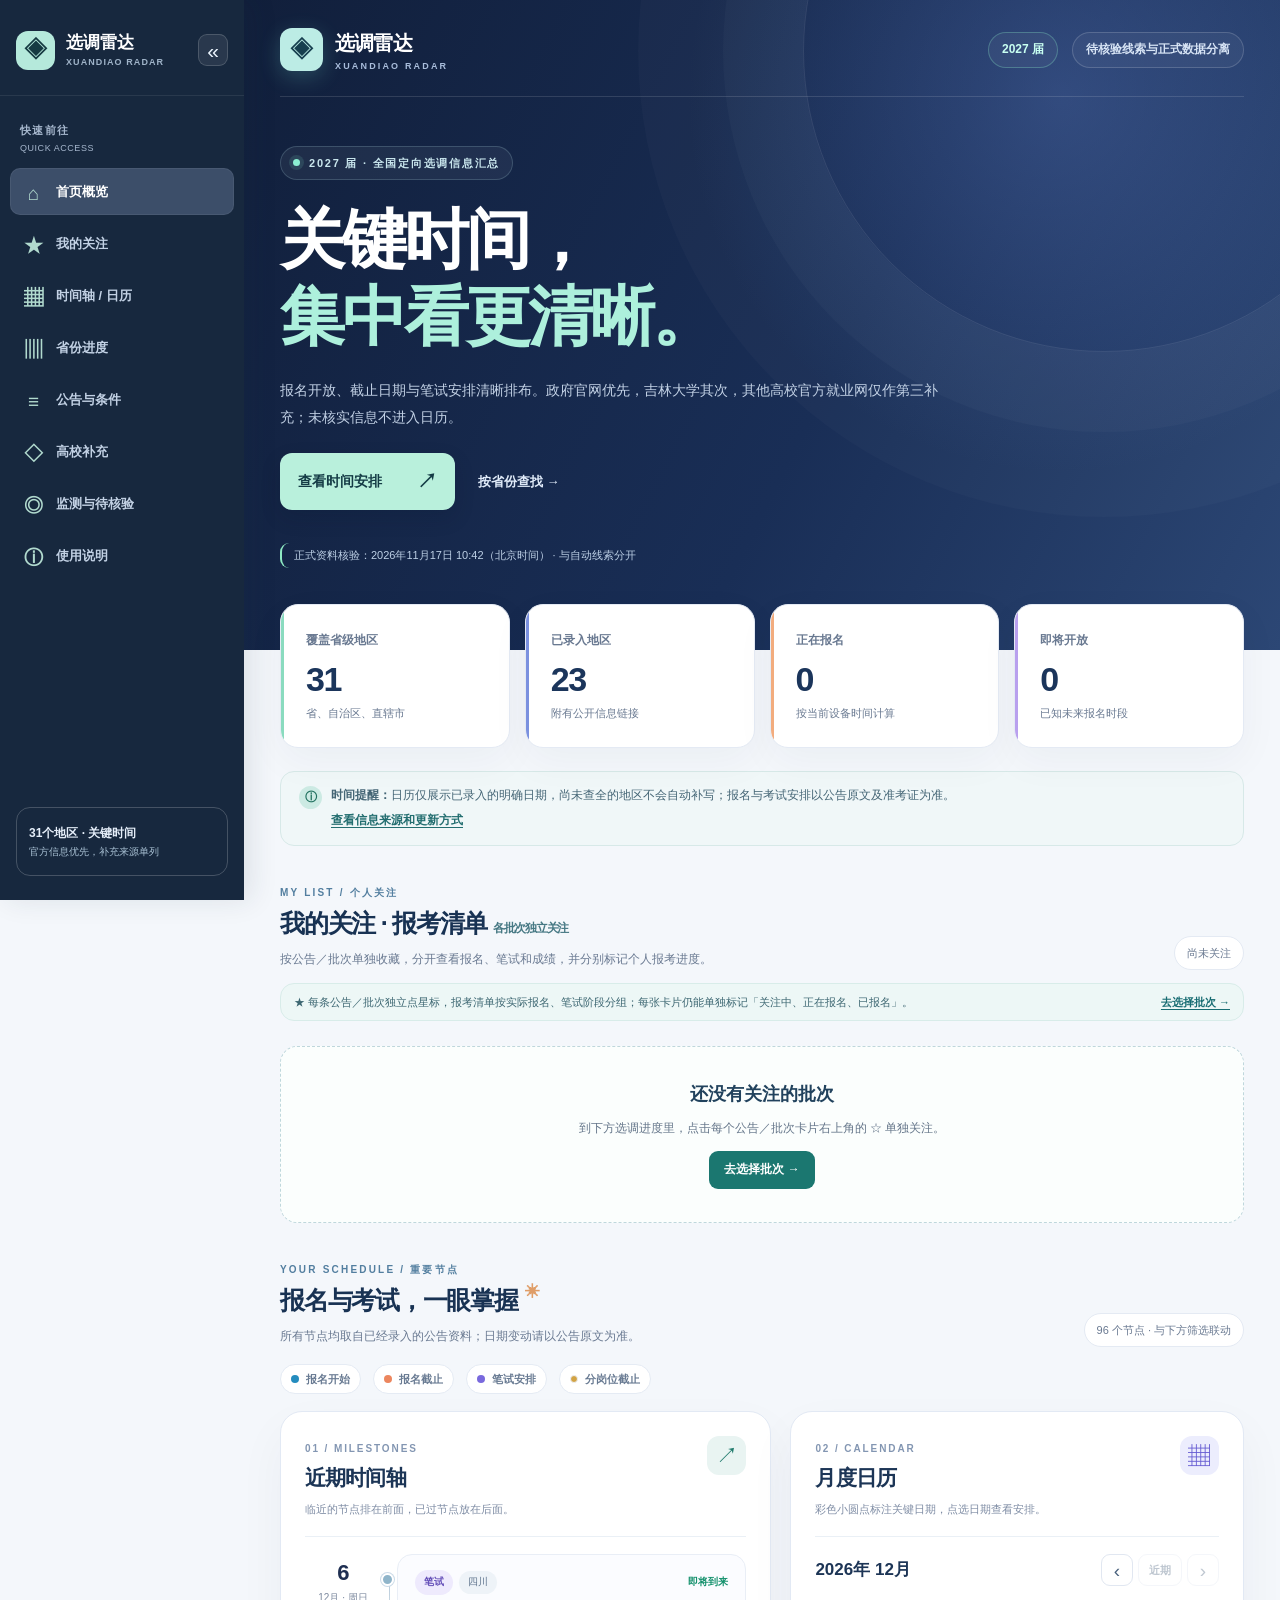
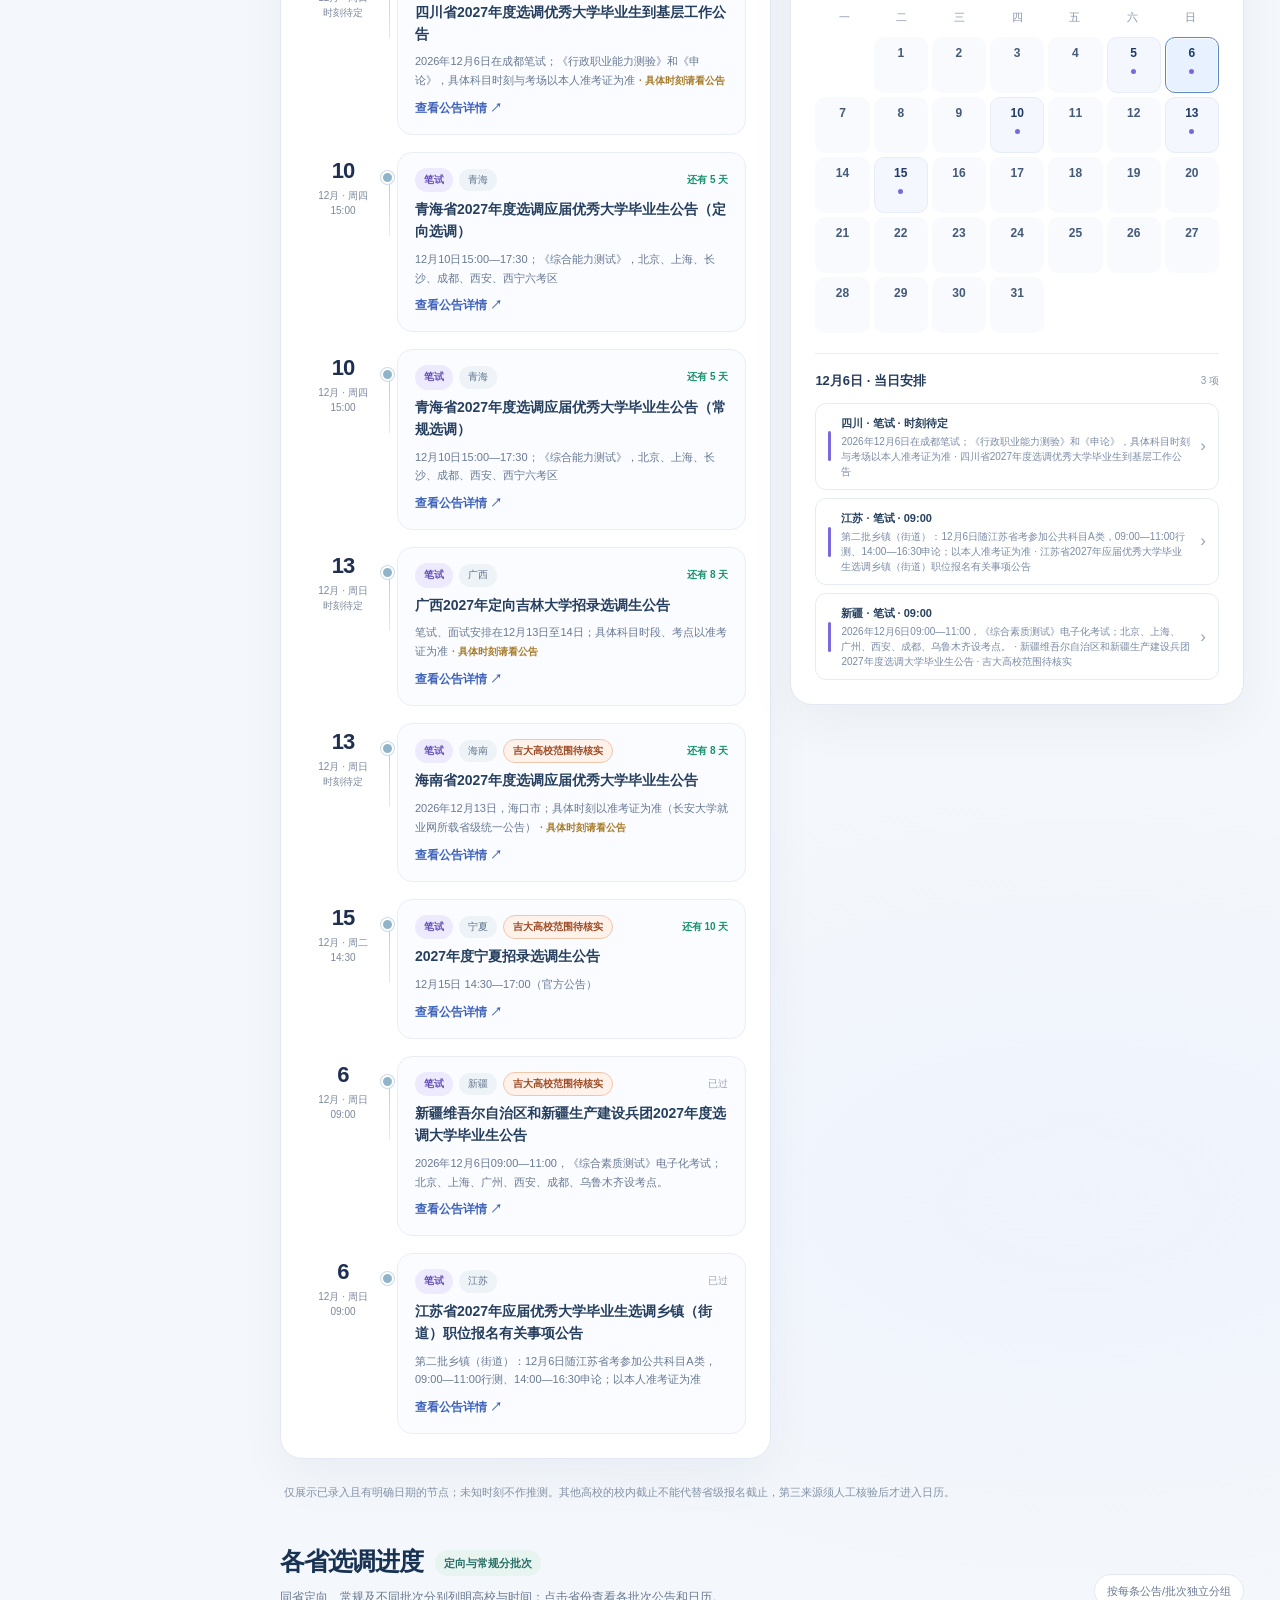
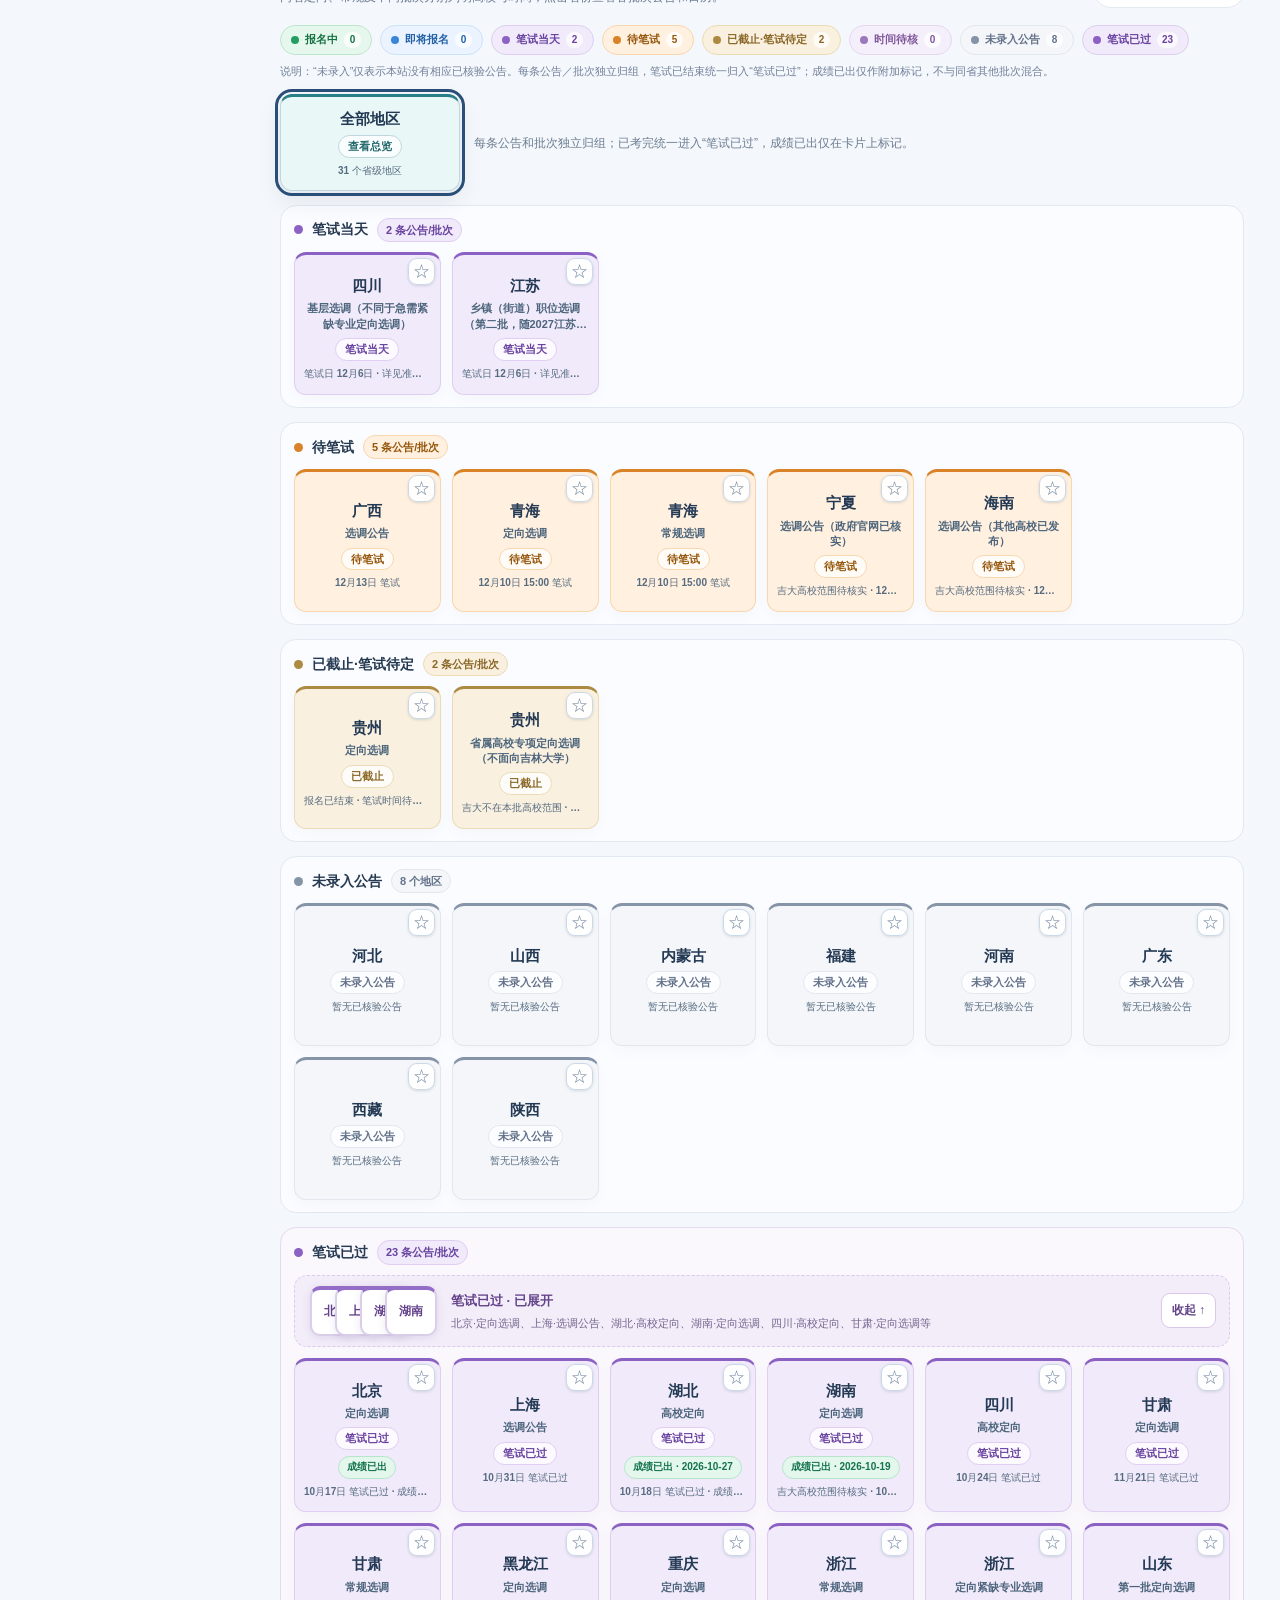
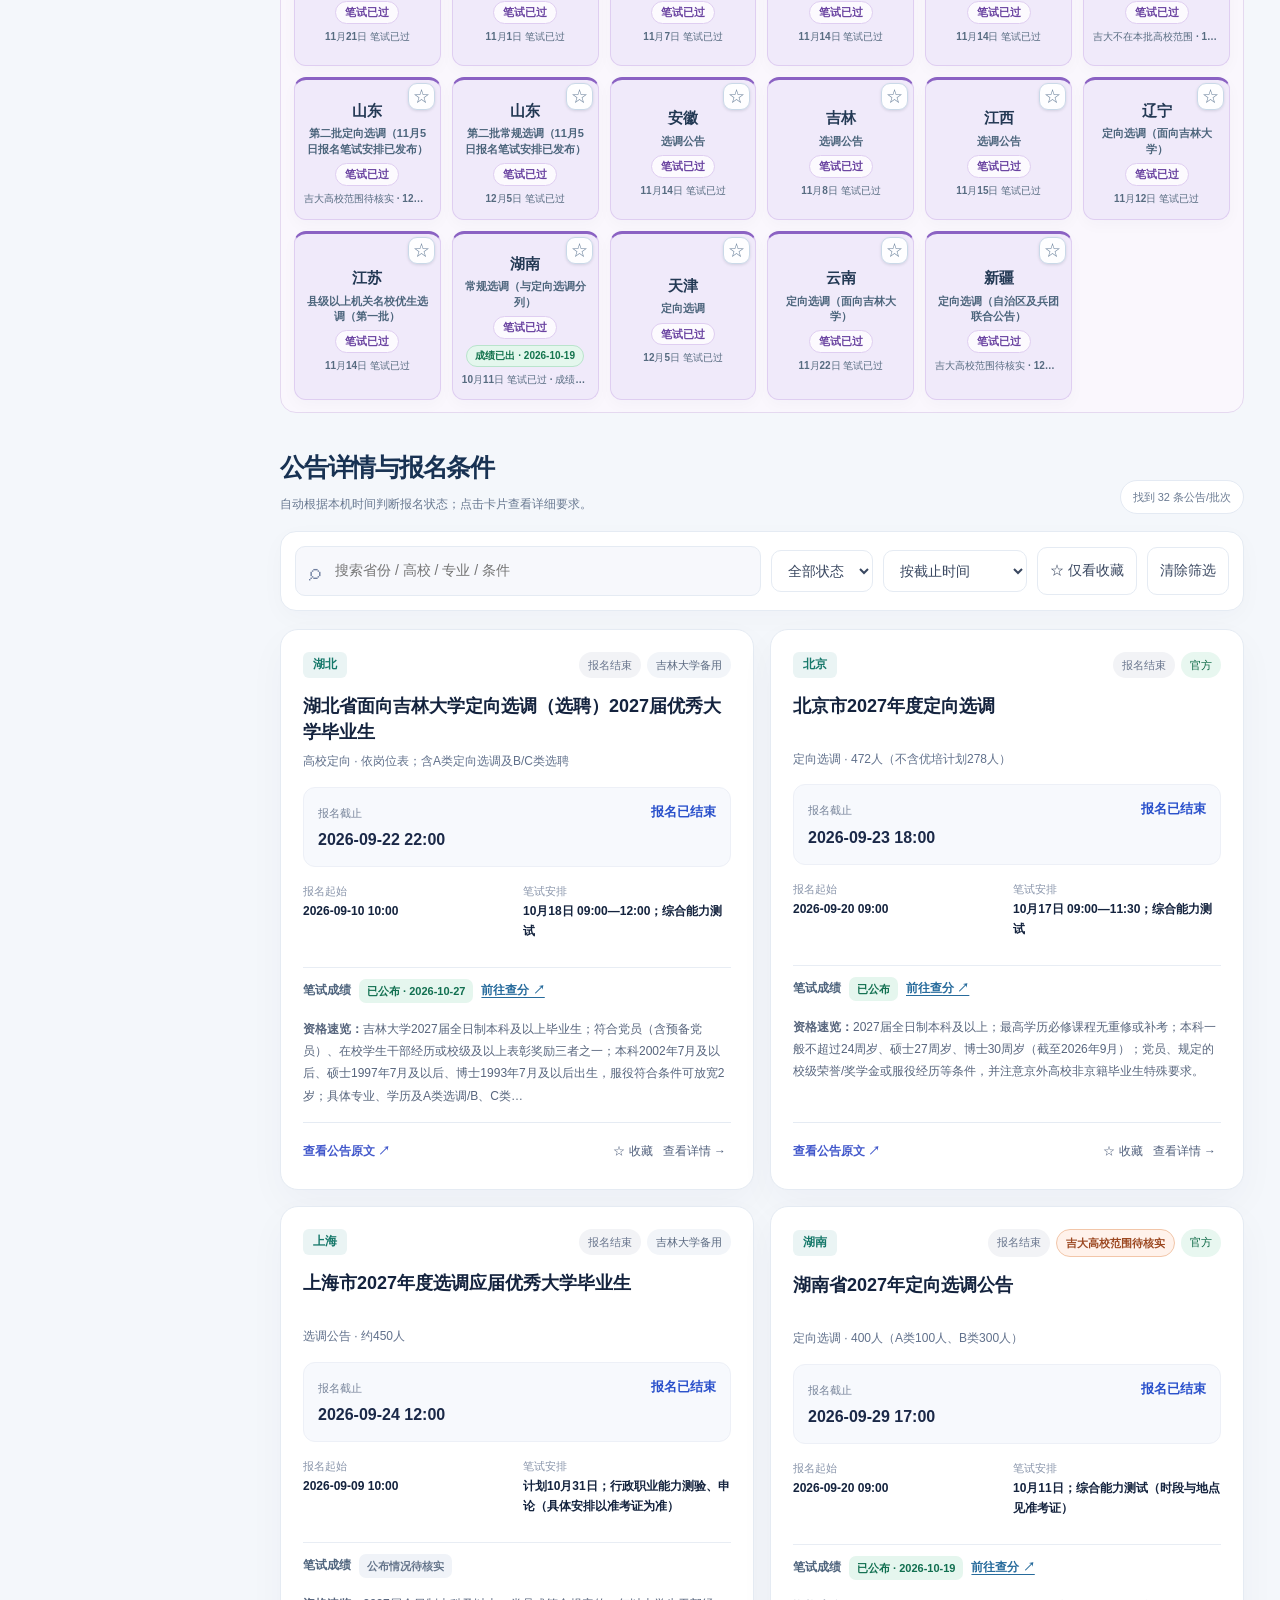
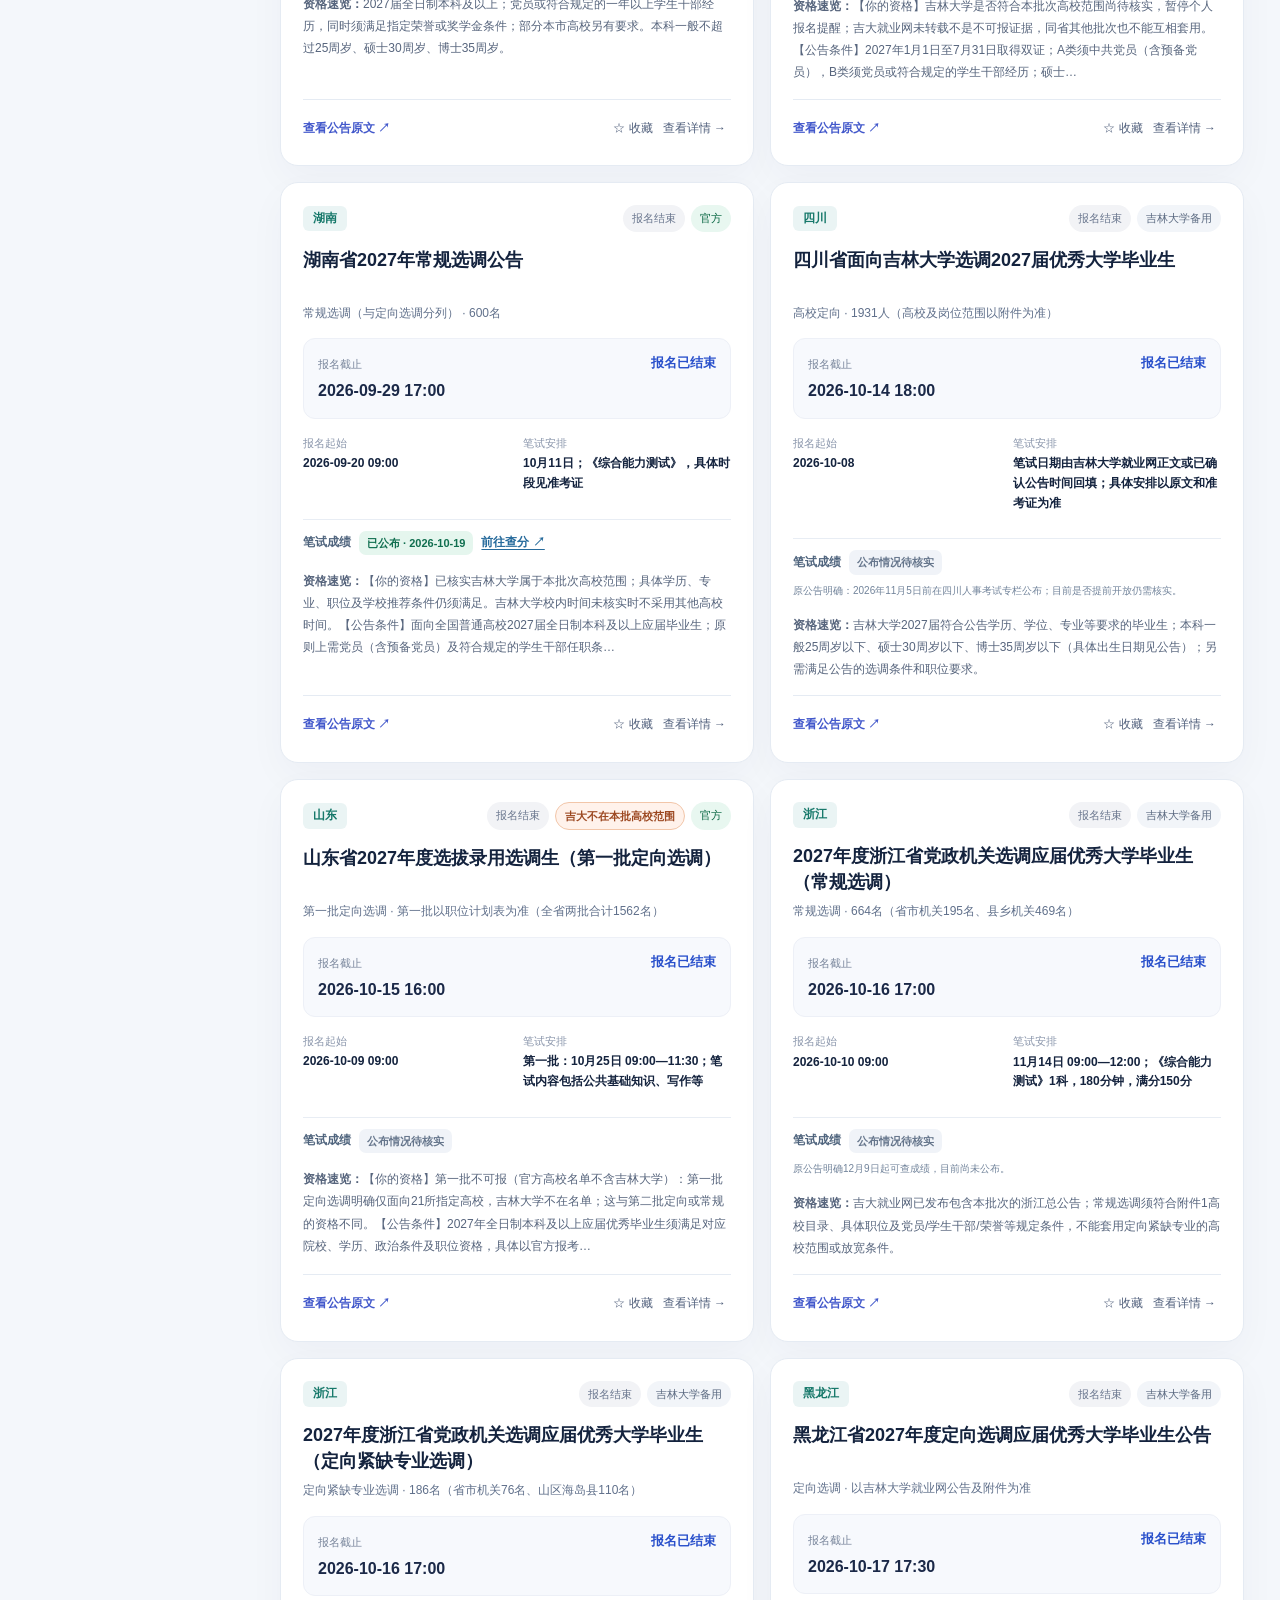
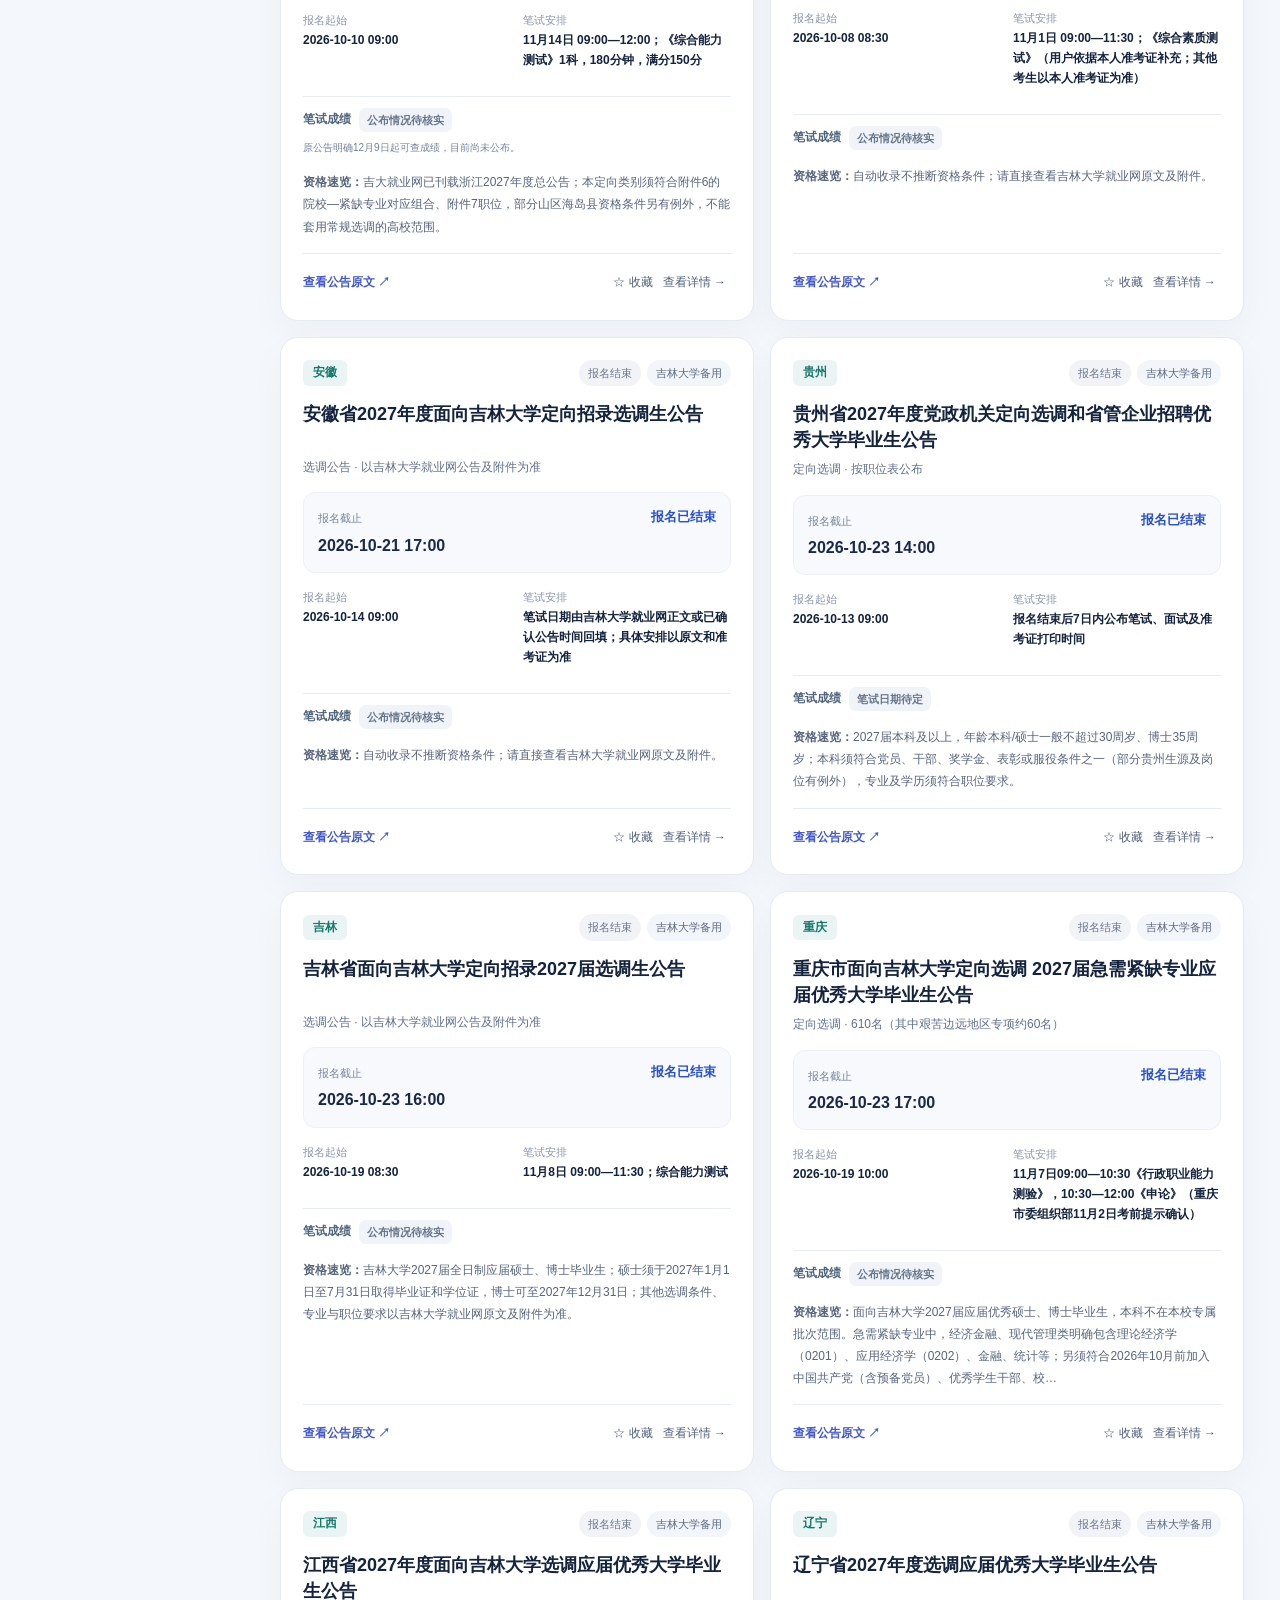
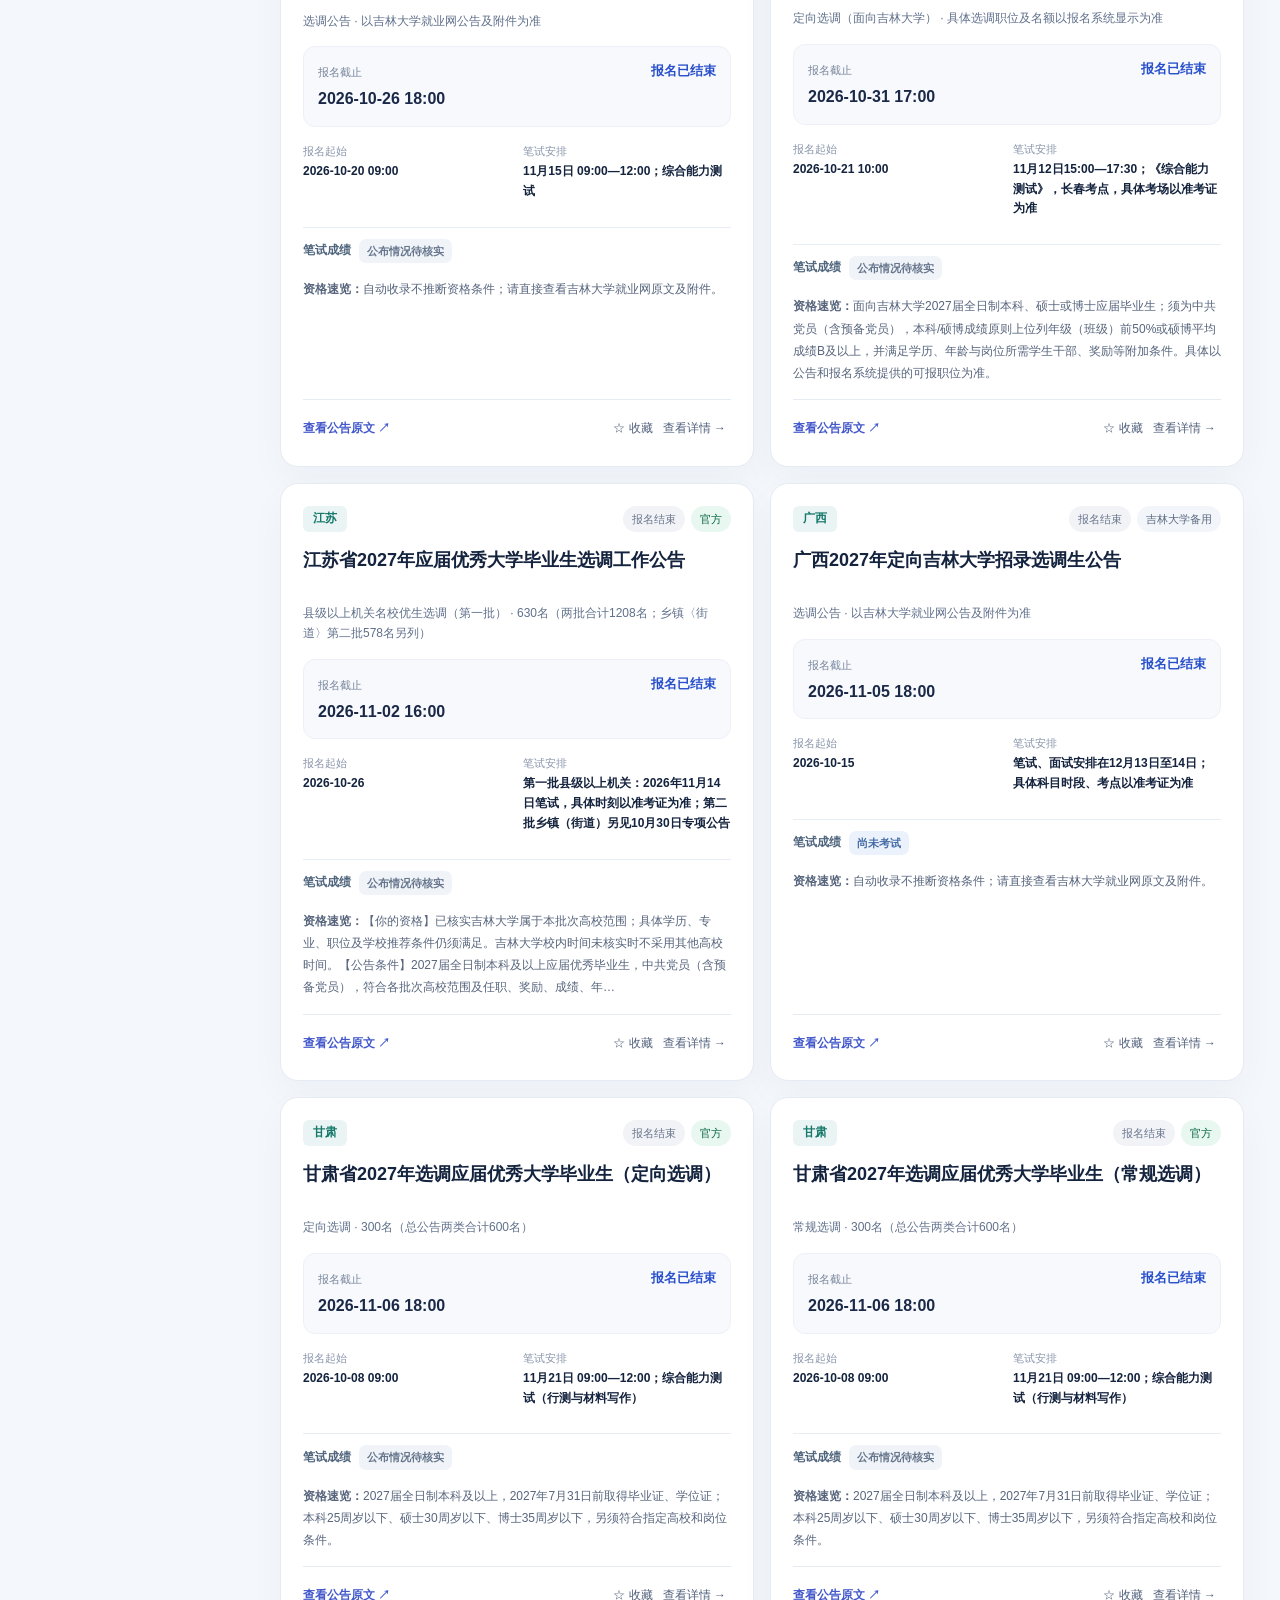
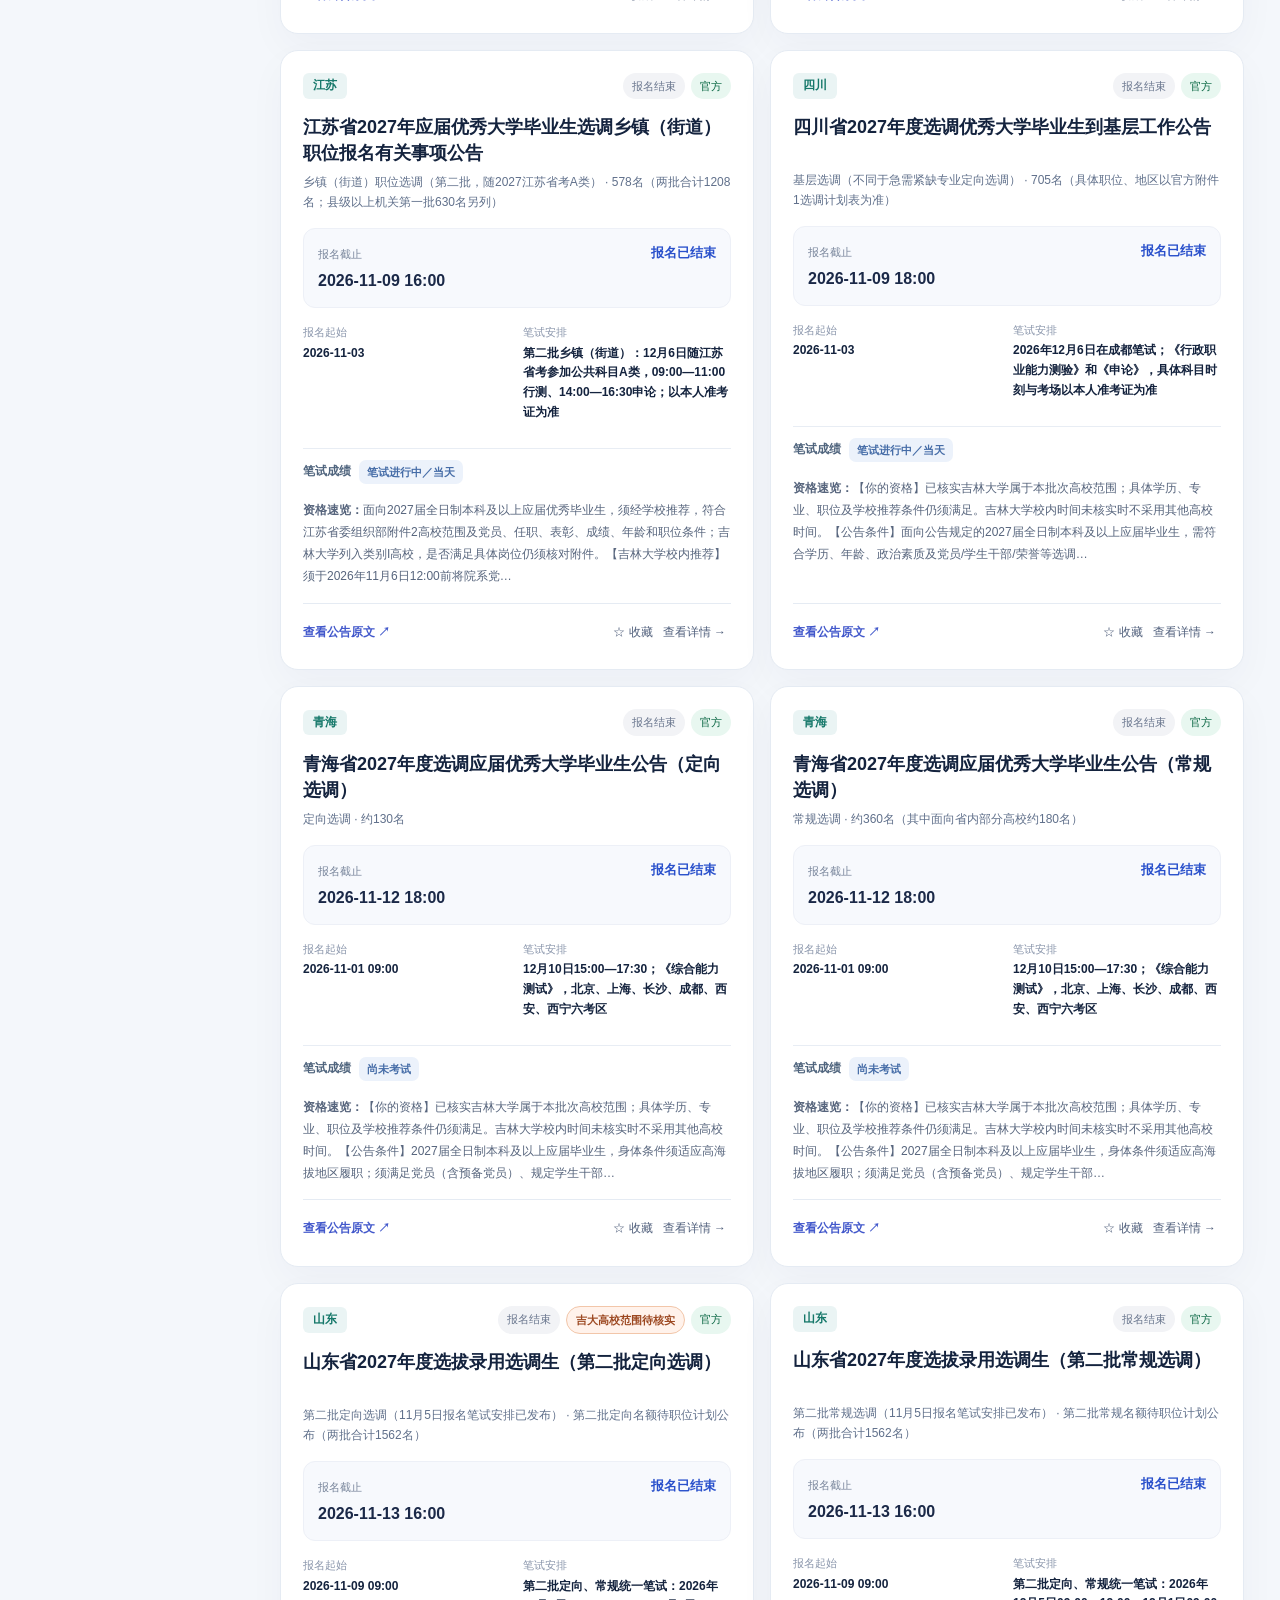
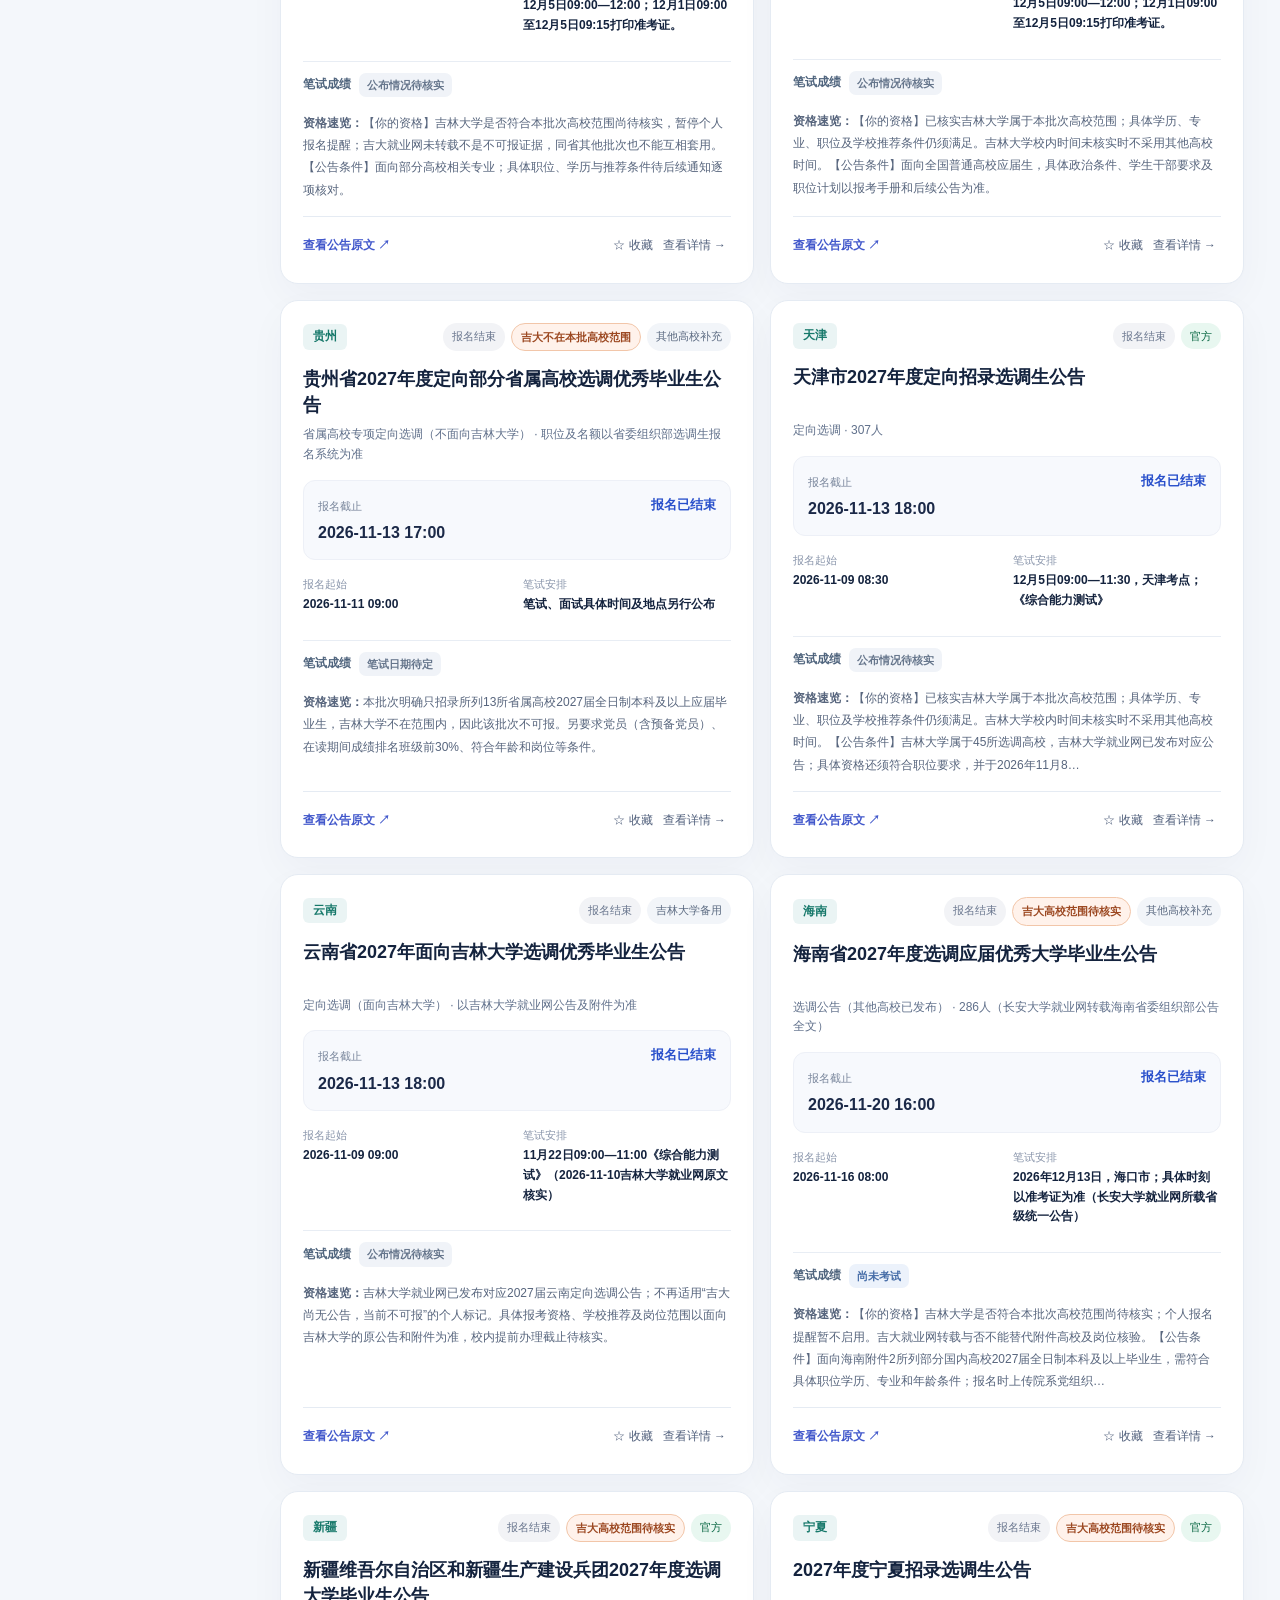
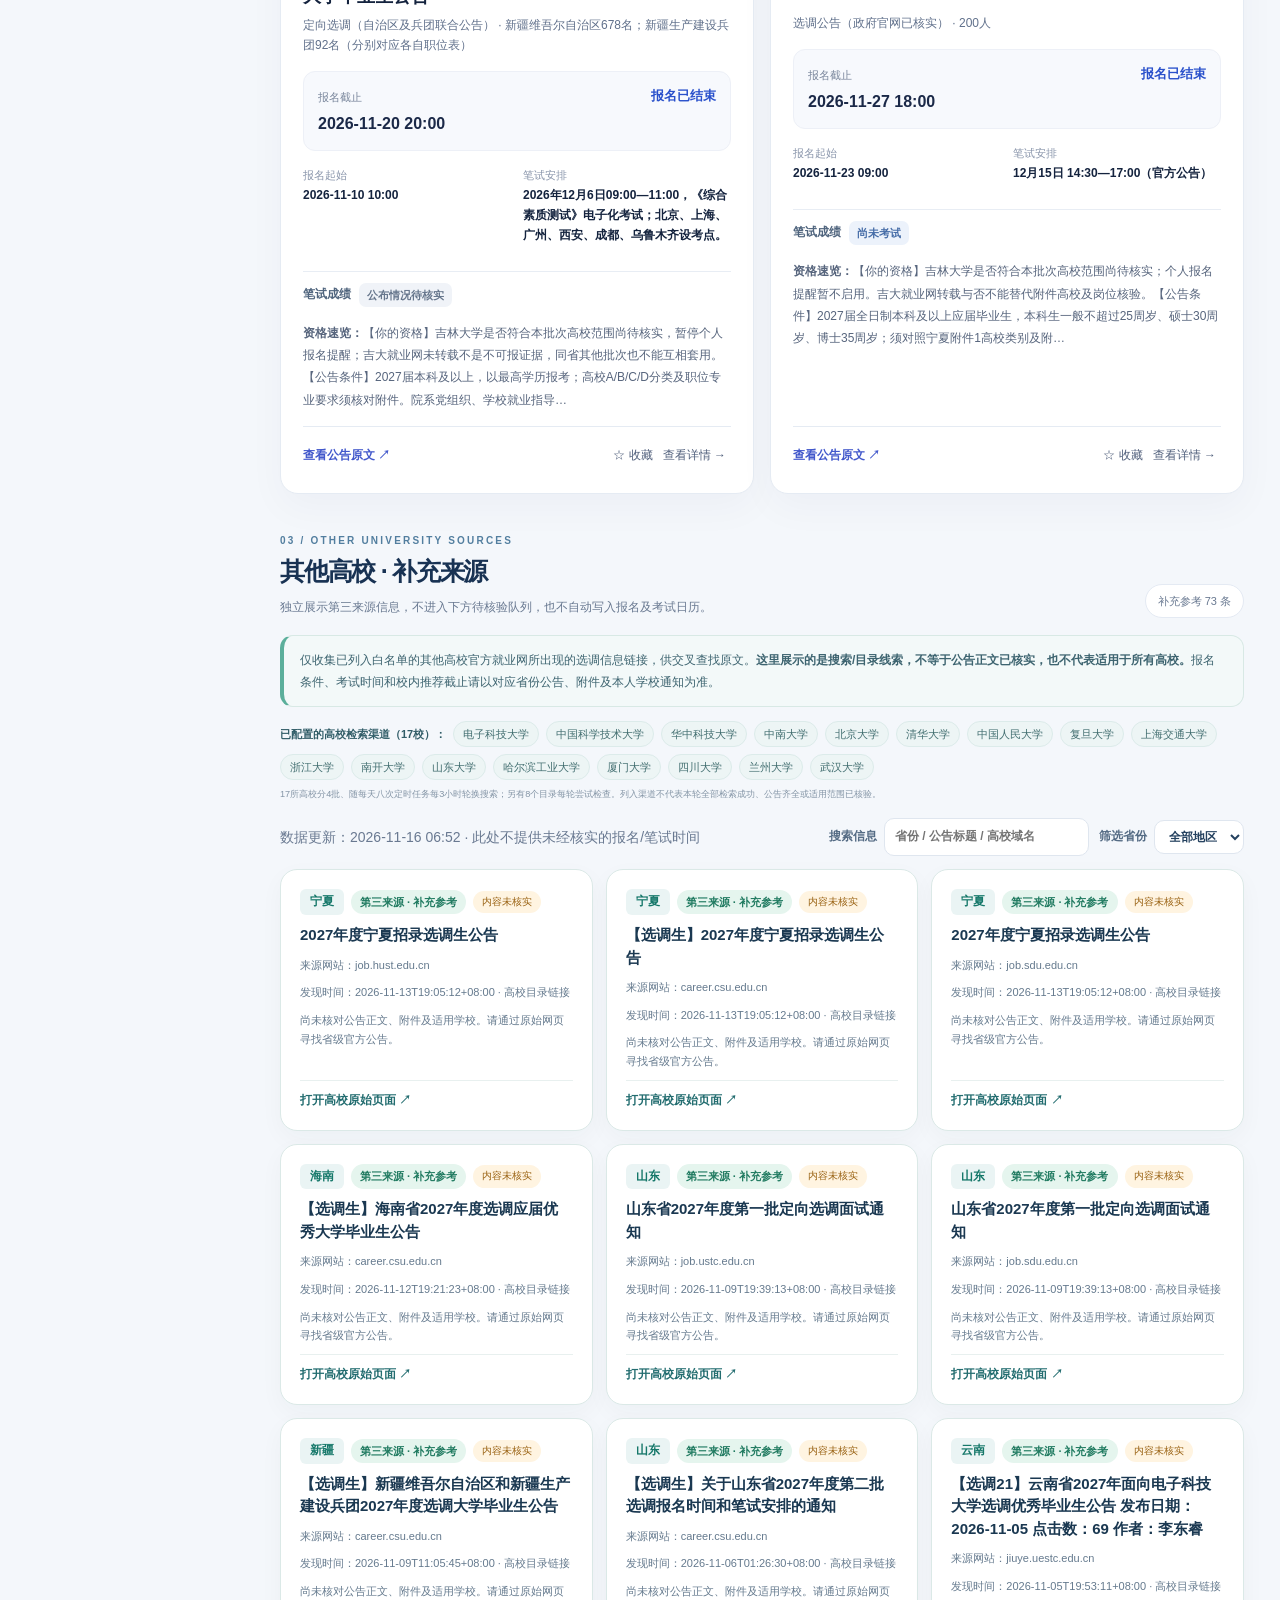
==== commit 1be881eb: "fix: validate Hainan province-wide notice and keep Ningxia JLU scope pending" ====
--- a/index.html
+++ b/index.html
@@ -292,7 +292,7 @@
 <a href="#page-top" class="back-to-top" id="backToTop" aria-label="返回页面顶部">↑ 返回顶部</a>
 <div id="modalRoot"></div>
 <script>
-const SEED_DATA_PLACEHOLDER = {"edition":"2027届","asOf":"2026-11-15T11:56:59+08:00","notice":"来源按政府官网、吉林大学就业网、经批准的其他高校官方就业网三级查找。吉林大学就业网发现的2027届选调通知自动进入正式数据，无需人工二次核验；系统会从吉大正文自动提取明确的报名起止和笔试日期，未明确的时刻或条件不作猜测。政府来源候选和其他高校第三来源仍按原规则处理。省级政府官方公告、附件或经逐条人工核验的可信高校官方材料明确吉林大学属于对应批次高校范围时，即可标记吉大高校范围符合，无需等待吉林大学就业网发布；学历、专业、职位及学校推荐等仍须逐项满足。后续吉林大学对应公告仅补充来源、校内流程和时间。高校范围未确认的批次继续列入全国总表并标记待核实、暂停个人提醒；官方明确排除吉林大学的批次标记不可报。不得把其他高校校内截止时间当作吉林大学时间。","provinces":["北京","天津","河北","山西","内蒙古","辽宁","吉林","黑龙江","上海","江苏","浙江","安徽","福建","江西","山东","河南","湖北","湖南","广东","广西","海南","重庆","四川","贵州","云南","西藏","陕西","甘肃","青海","宁夏","新疆"],"records":[{"province":"北京","title":"北京市2027年度定向选调","type":"定向选调","count":"472人（不含优培计划278人）","published":"2026-09-10","start":"2026-09-20T09:00:00+08:00","end":"2026-09-23T18:00:00+08:00","exam":"2026-10-17T09:00:00+08:00","examEnd":"2026-10-17T11:30:00+08:00","examText":"10月17日 09:00—11:30；综合能力测试","school":"43所双一流高校及25所高校的双一流学科；以附件名单为准。","eligibility":"2027届全日制本科及以上；最高学历必修课程无重修或补考；本科一般不超过24周岁、硕士27周岁、博士30周岁（截至2026年9月）；党员、规定的校级荣誉/奖学金或服役经历等条件，并注意京外高校非京籍毕业生特殊要求。","notes":"报名后须按要求通过学校组织推荐；部分优培计划岗位流程与定向选调不同。","source":"https://www.beijing.gov.cn/cs/gncs/zcwj/202609/t20260910_4858513.html","sourceName":"北京市人民政府官方公告","sourceType":"官方","verified":"2026-10-25","sourceTier":"government","scoreStatus":"published","scoreCheckedAt":"2026-10-29","scoreEvidenceUrl":"https://gzw.beijing.gov.cn/xxfb/tzgg/202610/t20261028_4921730.html","scoreQueryUrl":"https://rsj.beijing.gov.cn/ywsite/bjpta/","scoreSourceName":"北京市国资委2026-10-28官方资格复审通知及北京市2027年度定向选调公告","scoreNote":"10月28日北京市国资委已发布按笔试成绩确定的资格复审名单，且要求提交笔试成绩通知书；原招录公告规定10月28日后查询。可以认定成绩已供相关考生使用，但全市统一开放的准确日期尚未独立核实，故不填成绩发布日期。"},{"province":"上海","title":"上海市2027年度选调应届优秀大学毕业生","type":"选调公告","count":"约450人","published":"2026-09-08","start":"2026-09-09T10:00:00+08:00","end":"2026-09-24T12:00:00+08:00","exam":"2026-10-31T00:00:00+08:00","examEnd":"","examText":"计划10月31日；行政职业能力测验、申论（具体安排以准考证为准）","school":"44所高校、30所高校双一流学科硕士及以上、22所上海高校特别优秀毕业生及部分新型研究型大学；详见附件。","eligibility":"2027届全日制本科及以上；党员或符合规定的一年以上学生干部经历，同时须满足指定荣誉或奖学金条件；部分本市高校另有要求。本科一般不超过25周岁、硕士30周岁、博士35周岁。","notes":"吉林大学就业网刊有市委组织部发布的选调公告；报名及校内推荐流程应以对应公告、附件和吉林大学具体安排为准，其他学校另核对本校推荐流程。","source":"https://jdjywpt.jlu.edu.cn/portal/xdsgz/article/details?id=a4e2b5a3d3bd497bb276fe770accefc5","sourceName":"吉林大学就业网转载公告（备用）","sourceType":"吉林大学备用","verified":"2026-09-21","sourceTier":"jlu_fallback","examDateOnly":true},{"province":"湖北","title":"湖北省面向吉林大学定向选调（选聘）2027届优秀大学毕业生","type":"高校定向","count":"依岗位表；含A类定向选调及B/C类选聘","published":"2026-09-10","start":"2026-09-10T10:00:00+08:00","end":"2026-09-22T22:00:00+08:00","exam":"2026-10-18T09:00:00+08:00","examEnd":"2026-10-18T12:00:00+08:00","examText":"10月18日 09:00—12:00；综合能力测试","school":"仅面向吉林大学2027届全日制本科及以上优秀毕业生；其他高校请查其专属公告，不能套用本条资格条件。","eligibility":"吉林大学2027届全日制本科及以上毕业生；符合党员（含预备党员）、在校学生干部经历或校级及以上表彰奖励三者之一；本科2002年7月及以后、硕士1997年7月及以后、博士1993年7月及以后出生，服役符合条件可放宽2岁；具体专业、学历及A类选调/B、C类选聘以公告和职位表为准。","notes":"本条为湖北省委组织部面向吉林大学的公告，经吉林大学就业网发布；学校审核流程须按吉林大学通知执行，不使用山东大学的校内审核时间。网上报名截至9月22日22:00，缴费确认截至9月26日22:00。","source":"https://jdjywpt.jlu.edu.cn/portal/xdsgz/article/details?id=058c8c90ce8a4515869929f638739fee","sourceName":"吉林大学就业网转载公告（备用）","sourceType":"吉林大学备用","verified":"2026-09-21","sourceTier":"jlu_fallback","scoreStatus":"published","scoreCheckedAt":"2026-10-29","scoreEvidenceUrl":"https://www.gemu.cn/zhaokao/151976.html","scoreQueryUrl":"https://hbdxxd.oumakspt.com:5700","scoreSourceName":"格木教育10月27日成绩入口信息、湖北华图交叉核对；考务平台网址经华东师范大学官方高校公告确认","scoreNote":"10月27日招考资讯显示成绩已可查询，另有招考平台称查询通道开放；湖北省官方独立成绩发布通知本轮未检索到，日期按公开查询资讯记载，考生以考务平台本人账户显示为准。","scorePublishedAt":"2026-10-27"},{"province":"湖南","title":"湖南省2027年定向选调公告","type":"定向选调","count":"400人（A类100人、B类300人）","published":"2026-09-18","start":"2026-09-20T09:00:00+08:00","end":"2026-09-29T17:00:00+08:00","exam":"2026-10-11T00:00:00+08:00","examEnd":"","examText":"10月11日；综合能力测试（时段与地点见准考证）","school":"A类面向45所高校硕士及以上，B类面向147所高校本科及以上；详见附件。","eligibility":"【你的资格】吉林大学是否符合本批次高校范围尚待核实，暂停个人报名提醒；吉大就业网未转载不是不可报证据，同省其他批次也不能互相套用。【公告条件】2027年1月1日至7月31日取得双证；A类须中共党员（含预备党员），B类须党员或符合规定的学生干部经历；硕士1998年9月及以后出生；满足具体职位专业要求。","notes":"经学校推荐后报名。A、B类只能选报其一，每人限一个岗位；与湖南常规选调是两份不同公告。 【2026-10-30招录进展】湖南省委组织部公布拟考察对象名单（含A、B类定向选调及常规选调）；拟考察对象确认填报时间为10月30日11:00至10月31日11:00，此为考察信息填报时间，并非新一轮报名；考察具体时间待通知。官方进展：https://rst.hunan.gov.cn/rst/hnrsksw/c103094/202610/t20261030_34091491.html","source":"https://rst.hunan.gov.cn/rst/hnrsksw/c103127/c103096/202609/t20260918_34067738.html","sourceName":"湖南人事考试网官方公告","sourceType":"官方","verified":"2026-10-25","sourceTier":"government","personalEligibility":"ineligible_no_jlu","scoreStatus":"published","scoreCheckedAt":"2026-10-29","scoreEvidenceUrl":"https://rst.hunan.gov.cn/rst/hnrsksw/c103103/gwy2026/202610/t20261019_34083777.html","scoreQueryUrl":"https://rst.hunan.gov.cn/rst/hnrsksw/rskswsy.html","scoreSourceName":"湖南省人事考试院官方成绩发布公告","scoreNote":"10月19日湖南省人事考试院统一发布2027年选调生选拔笔试成绩；同时覆盖定向选调与常规选调，成绩须登录本人账号查询。","scorePublishedAt":"2026-10-19","personalMatchKeywords":["定向"],"examDateOnly":true},{"province":"四川","title":"四川省面向吉林大学选调2027届优秀大学毕业生","type":"高校定向","count":"1931人（高校及岗位范围以附件为准）","published":"2026-09-20","start":"2026-10-08T00:00:00+08:00","end":"2026-10-14T18:00:00+08:00","exam":"2026-10-24T00:00:00+08:00","examEnd":"","examText":"笔试日期由吉林大学就业网正文或已确认公告时间回填；具体安排以原文和准考证为准","school":"面向吉林大学2027届相应学历毕业生，且对本科、研究生专业及部分地区有分类要求；完整专业范围和职位以公告及附件为准。不可套用南开大学专属公告。","eligibility":"吉林大学2027届符合公告学历、学位、专业等要求的毕业生；本科一般25周岁以下、硕士30周岁以下、博士35周岁以下（具体出生日期见公告）；另需满足公告的选调条件和职位要求。","notes":"吉林大学版本由吉林大学就业网发布；报名公告仅写10月8日开始，未列具体开放时刻；10月14日18:00截止，10月24日笔试；推荐表在资格初审通过后按吉林大学通知办理，不沿用南开大学流程。","source":"https://jdjywpt.jlu.edu.cn/portal/xdsgz/article/details?id=59f2c91d171843309a5d561c9e5f7d2f","sourceName":"吉林大学就业网转载公告（备用）","sourceType":"吉林大学备用","verified":"2026-09-21","sourceTier":"jlu_fallback","autoParsedAt":"2026-10-24T22:48:45+08:00","autoParsedFrom":"https://jdjyw.jlu.edu.cn/portal/article/details?id=59f2c91d171843309a5d561c9e5f7d2f","autoParsedContext":"除公职的或公务员（参照公务员法管理机关〈单位〉工作人员）被辞退未满5年的；7.被依法列为失信联合惩戒对象的；8.在各级公务员招考中被认定有舞弊等严重违反录用纪律行为的；9.具有法律法规规定不得录用为公务员的其他情形的。 三、选调程序 （一）报名和资格初审 1. 网上报名。符合选调范围、资格条件的考生，认真阅读公告后，于2026年10月8日至10月14日18:00登录四川省人力资源和社会保障厅官网“人事考试”专栏（https://scpta.com.cn/），按网络提示如实、准确、完整填写《四川省2027届急需紧缺专","startDateOnly":true,"timingFallbackNote":"报名10月8日开始（公告未列具体开放时刻），10月14日18:00截止；笔试10月24日。","examDateOnly":true,"scoreExpectedText":"原公告明确：2026年11月5日前在四川人事考试专栏公布；目前是否提前开放仍需核实。","scoreCheckedAt":"2026-10-29"},{"province":"四川","title":"四川省2027年度选调优秀大学毕业生到基层工作公告","type":"基层选调（不同于急需紧缺专业定向选调）","count":"705名（具体职位、地区以官方附件1选调计划表为准）","published":"2026-10-28","start":"2026-11-03T00:00:00+08:00","startDateOnly":true,"end":"2026-11-09T18:00:00+08:00","exam":"2026-12-06T00:00:00+08:00","examDateOnly":true,"examEnd":"","examText":"2026年12月6日在成都笔试；《行政职业能力测验》和《申论》，具体科目时刻与考场以本人准考证为准","school":"四川基层选调面向国家部委直属、省属等高校；吉林大学属于教育部直属高校，符合本批次高校范围。具体学历、岗位、推荐条件以公告及报考指南为准；吉大校内流程待核实。","eligibility":"【你的资格】已核实吉林大学属于本批次高校范围；具体学历、专业、职位及学校推荐条件仍须满足。吉林大学校内时间未核实时不采用其他高校时间。【公告条件】面向公告规定的2027届全日制本科及以上应届毕业生，需符合学历、年龄、政治素质及党员/学生干部/荣誉等选调条件之一，并经学校推荐；具体以职位表及报考指南为准。","notes":"四川省委组织部2026年10月28日落款公告，招录705名。四川省人事考试网原文链接已从多家转载页面追溯，但本轮官方原文直连无法打开；报名11月3日开始（未公布具体开放时刻），11月9日18:00截止；11月11日18:00前缴费；12月1日至6日打印准考证；12月6日在成都笔试（具体时刻以本人准考证为准）。日期及条件对照粉笔、华图、中公教育转载的同篇省委组织部公告，并由四川日报10月29日报道交叉确认705名招录计划；官方附件原件及吉林大学对应校内公告尚待复核。注意10月29日至11月4日为四川其他公务员批次报名日程，不能套用到本基层选调。","source":"https://www.scpta.com.cn/front/News/info/d70ea76551094491ac8249c90eaf0040?t=56","sourceName":"四川省人事考试网／中共四川省委组织部公告（原文直连待复核，转载正文交叉核验）","sourceType":"官方","verified":"2026-10-29","sourceTier":"government","personalEligibility":"eligible_jlu","personalMatchKeywords":["基层"],"verificationMirrors":["https://www.fenbi.com/page/fenxiaozhaokaodetail/7/2650/470072319306752","https://sc.huatu.com/2026/1028/2062628.html","https://www.eoffcn.com/kszx/detail/2227955.html"],"jluScopeVerified":true,"jluScopeEvidenceUrl":"https://www.scpta.com.cn/front/News/info/d70ea76551094491ac8249c90eaf0040?t=56","jluScopeEvidenceNote":"四川基层选调公告明确国家各部委直属高校在高校范围内，吉林大学属于教育部直属高校；仍须核对岗位和学校推荐条件。","jluScopeCheckedAt":"2026-11-09"},{"province":"甘肃","title":"甘肃省2027年选调应届优秀大学毕业生（定向选调）","type":"定向选调","count":"300名（总公告两类合计600名）","published":"2026-09-20","start":"2026-10-08T09:00:00+08:00","end":"2026-11-06T18:00:00+08:00","exam":"2026-11-21T09:00:00+08:00","examEnd":"2026-11-21T12:00:00+08:00","examText":"11月21日 09:00—12:00；综合能力测试（行测与材料写作）","school":"定向高校范围依据甘肃省委组织部原公告附表1对应的高校名单和具体职位要求；吉林大学及专业资格须按附表核对。","eligibility":"2027届全日制本科及以上，2027年7月31日前取得毕业证、学位证；本科25周岁以下、硕士30周岁以下、博士35周岁以下，另须符合指定高校和岗位条件。","notes":"省委组织部同一总公告明确：定向300名、常规300名。本条仅为定向选调。报名10月8日9:00—11月6日18:00，11月21日9:00—12:00笔试为公告共用安排；高校与职位范围仅以本类别的附件为准。两类并非两份先后发布的公告。","source":"https://www.gszg.gov.cn/20260920/ed5b9eee0bf34865afa9f09d30c9d9a4/c.html","sourceName":"甘肃组工网官方公告","sourceType":"官方","verified":"2026-10-30","sourceTier":"government","noticeGroup":"gs2027","batchId":"targeted"},{"province":"甘肃","title":"甘肃省2027年选调应届优秀大学毕业生（常规选调）","type":"常规选调","count":"300名（总公告两类合计600名）","published":"2026-09-20","start":"2026-10-08T09:00:00+08:00","end":"2026-11-06T18:00:00+08:00","exam":"2026-11-21T09:00:00+08:00","examEnd":"2026-11-21T12:00:00+08:00","examText":"11月21日 09:00—12:00；综合能力测试（行测与材料写作）","school":"常规选调适用高校和岗位条件以甘肃省委组织部原公告附表1为准，不能沿用定向高校范围；吉林大学是否符合具体岗位仍须核对附件。","eligibility":"2027届全日制本科及以上，2027年7月31日前取得毕业证、学位证；本科25周岁以下、硕士30周岁以下、博士35周岁以下，另须符合指定高校和岗位条件。","notes":"同一总公告还设常规选调300名。本条仅对应常规选调，省级网上报名10月8日9:00—11月6日18:00、笔试11月21日9:00—12:00为两类别共用节点；高校资格、职位、材料按常规类别分别核对。","source":"https://www.gszg.gov.cn/20260920/ed5b9eee0bf34865afa9f09d30c9d9a4/c.html","sourceName":"甘肃组工网官方公告","sourceType":"官方","verified":"2026-10-30","sourceTier":"government","noticeGroup":"gs2027","batchId":"general"},{"province":"贵州","title":"贵州省2027年度党政机关定向选调和省管企业招聘优秀大学毕业生公告","type":"定向选调","count":"按职位表公布","published":"2026-09-22","start":"2026-10-13T09:00:00+08:00","end":"2026-10-23T14:00:00+08:00","exam":"","examEnd":"","examText":"报名结束后7日内公布笔试、面试及准考证打印时间","school":"42所高校所有专业及15所特色优势专业高校特定专业；以公告高校名单为准。另有省属高校专项公告，勿混淆。","eligibility":"2027届本科及以上，年龄本科/硕士一般不超过30周岁、博士35周岁；本科须符合党员、干部、奖学金、表彰或服役条件之一（部分贵州生源及岗位有例外），专业及学历须符合职位要求。","notes":"报名10月13日9:00开始；省级党政机关/省管企业10月19日14:00截止，市（州）级10月21日14:00截止，县级10月23日14:00截止。不同岗位截止不同，不能把最晚截止时间套用于全部职位。","source":"https://jdjywpt.jlu.edu.cn/portal/xdsgz/article/details?id=7e49102ce2324d3ebd3c5ff24502892d","sourceName":"吉林大学就业网转载公告（备用）","sourceType":"吉林大学备用","verified":"2026-09-22","deadlines":[{"label":"省级机关 / 省管企业","at":"2026-10-19T14:00:00+08:00"},{"label":"市（州）级机关","at":"2026-10-21T14:00:00+08:00"},{"label":"县级机关","at":"2026-10-23T14:00:00+08:00"}],"sourceTier":"jlu_fallback"},{"province":"黑龙江","title":"黑龙江省2027年度定向选调应届优秀大学毕业生公告","type":"定向选调","count":"以吉林大学就业网公告及附件为准","published":"2026-10-08","start":"2026-10-08T08:30:00+08:00","end":"2026-10-17T17:30:00+08:00","exam":"2026-11-01T09:00:00+08:00","examEnd":"2026-11-01T11:30:00+08:00","examText":"11月1日 09:00—11:30；《综合素质测试》（用户依据本人准考证补充；其他考生以本人准考证为准）","school":"吉林大学就业网已发布该通知；适用高校、学历、专业及校内流程以原文和附件为准。","eligibility":"自动收录不推断资格条件；请直接查看吉林大学就业网原文及附件。","notes":"黑龙江省选调生工作网2026年10月21日通知确认：2026年11月1日上午在哈尔滨笔试，10月22日14:00至10月25日17:30打印准考证。09:00—11:30由用户根据本人准考证提供，不是官方公开通知写明的时段；其他考生应以各自准考证为准。报名已于10月17日17:30截止。","source":"https://jdjywpt.jlu.edu.cn/portal/xdsgz/article/details?id=d414af75a893440a8e4ed0ad434fa312","sourceName":"吉林大学就业网（自动发布）","sourceType":"吉林大学备用","verified":"2026-10-26","sourceTier":"jlu_fallback","autoPublished":true,"publishedEstimated":true,"discoveredAt":"2026-10-08T13:45:01+08:00","autoParsedAt":"2026-10-08T16:55:49+08:00","autoParsedFrom":"known_timing_fallback","timingFallbackNote":"2026年10月21日官方笔试通知仅确认11月1日上午；09:00—11:30来自用户本人准考证，按个人考试安排展示。","examNoticeUrl":"https://gongxuan.ljxfw.gov.cn/newsDetails.html?id=8a7e0e82-6084-4cbb-ae5f-6d4e278643fd&type=2"},{"province":"重庆","title":"重庆市面向吉林大学定向选调 2027届急需紧缺专业应届优秀大学毕业生公告","type":"定向选调","count":"610名（其中艰苦边远地区专项约60名）","published":"2026-10-08","start":"2026-10-19T10:00:00+08:00","end":"2026-10-23T17:00:00+08:00","exam":"2026-11-07T09:00:00+08:00","examEnd":"2026-11-07T12:00:00+08:00","examText":"11月7日09:00—10:30《行政职业能力测验》，10:30—12:00《申论》（重庆市委组织部11月2日考前提示确认）","school":"吉林大学已发布面向本校的2027届定向选调通知，仅面向本校2027届应届硕士、博士毕业生；具体专业范围、推荐和盖章流程以吉林大学专属简章为准。","eligibility":"面向吉林大学2027届应届优秀硕士、博士毕业生，本科不在本校专属批次范围。急需紧缺专业中，经济金融、现代管理类明确包含理论经济学（0201）、应用经济学（0202）、金融、统计等；另须符合2026年10月前加入中国共产党（含预备党员）、优秀学生干部、校级及以上奖励、参军入伍经历之一等条件；硕士研究生一般不超过30周岁。公告规定的高层次荣誉等情形及艰苦边远地区专项可按规则不限专业。","notes":"网上报名10月19日10:00—10月23日17:00；未通过初审且因信息错误需修改的，可在10月25日17:00前重新提交；缴费截至10月26日17:00；准考证11月3日10:00—11月7日9:30打印；笔试初定11月7日，面试初定12月5日。 11月2日重庆官方考前提示确认笔试具体时段，报名信息不变。","source":"https://jdjywpt.jlu.edu.cn/portal/xdsgz/article/details?id=8cec6f02aeb2456686a4865bc6c691dd","sourceName":"吉林大学就业网（自动发布）","sourceType":"吉林大学备用","verified":"2026-11-03","sourceTier":"jlu_fallback","autoPublished":true,"discoveredAt":"2026-10-08T15:47:58+08:00","examNoticeUrl":"https://www.12371.gov.cn/web/article/1566761717351247872/web/content_1566761717351247872.html"},{"province":"浙江","title":"2027年度浙江省党政机关选调应届优秀大学毕业生（常规选调）","type":"常规选调","count":"664名（省市机关195名、县乡机关469名）","published":"2026-10-09","start":"2026-10-10T09:00:00+08:00","end":"2026-10-16T17:00:00+08:00","exam":"2026-11-14T09:00:00+08:00","examEnd":"2026-11-14T12:00:00+08:00","examText":"11月14日 09:00—12:00；《综合能力测试》1科，180分钟，满分150分","school":"常规选调面向附件1所列59所高校，具体包括省市机关、县乡机关职位；有部分15所浙江省重点建设高校和5所政法大学的扩展范围，以附件1—5及具体岗位为准。吉大就业网已刊载涵盖两类的总公告。","eligibility":"吉大就业网已发布包含本批次的浙江总公告；常规选调须符合附件1高校目录、具体职位及党员/学生干部/荣誉等规定条件，不能套用定向紧缺专业的高校范围或放宽条件。","notes":"浙江总公告将常规选调664名和定向紧缺选调186名同步发布；本条仅常规。报名10月10日9:00至16日17:00、笔试11月14日9:00—12:00共用；两类只能择一报考。具体推荐流程依据吉林大学及附件。","source":"https://jdjywpt.jlu.edu.cn/portal/xdsgz/article/details?id=4c42db5b4b914231b6670e1f461b00cd","sourceName":"吉林大学就业网转载公告（原文核验）","sourceType":"吉林大学备用","verified":"2026-10-30","sourceTier":"jlu_fallback","noticeGroup":"zj2027","scoreExpectedText":"原公告明确12月9日起可查成绩，目前尚未公布。","batchId":"general"},{"province":"浙江","title":"2027年度浙江省党政机关选调应届优秀大学毕业生（定向紧缺专业选调）","type":"定向紧缺专业选调","count":"186名（省市机关76名、山区海岛县110名）","published":"2026-10-09","start":"2026-10-10T09:00:00+08:00","end":"2026-10-16T17:00:00+08:00","exam":"2026-11-14T09:00:00+08:00","examEnd":"2026-11-14T12:00:00+08:00","examText":"11月14日 09:00—12:00；《综合能力测试》1科，180分钟，满分150分","school":"定向紧缺专业选调依据附件6的院校与39类紧缺专业对应关系、附件7的职位条件；吉林大学就业网刊载总公告不等于所有吉林大学专业均可报。","eligibility":"吉大就业网已刊载浙江2027年度总公告；本定向类别须符合附件6的院校—紧缺专业对应组合、附件7职位，部分山区海岛县资格条件另有例外，不能套用常规选调的高校范围。","notes":"浙江一份总公告同步设常规664名、定向紧缺186名，本条仅定向紧缺。报名10月10日9:00至16日17:00、笔试11月14日9:00—12:00；省级时间与常规相同，但高校、专业、职位要求不同，只能二选一。","source":"https://jdjywpt.jlu.edu.cn/portal/xdsgz/article/details?id=4c42db5b4b914231b6670e1f461b00cd","sourceName":"吉林大学就业网转载公告（原文核验）","sourceType":"吉林大学备用","verified":"2026-10-30","sourceTier":"jlu_fallback","noticeGroup":"zj2027","scoreExpectedText":"原公告明确12月9日起可查成绩，目前尚未公布。","batchId":"targeted-shortage"},{"province":"山东","title":"山东省2027年度选拔录用选调生（第一批定向选调）","type":"第一批定向选调","count":"第一批以职位计划表为准（全省两批合计1562名）","published":"2026-10-08","start":"2026-10-09T09:00:00+08:00","end":"2026-10-15T16:00:00+08:00","exam":"2026-10-25T09:00:00+08:00","examEnd":"2026-10-25T11:30:00+08:00","examText":"第一批：10月25日 09:00—11:30；笔试内容包括公共基础知识、写作等","school":"第一批仅面向公告所列21所高校，不含吉林大学；仅适用第一批定向职位。","eligibility":"【你的资格】第一批不可报（官方高校名单不含吉林大学）：第一批定向选调明确仅面向21所指定高校，吉林大学不在名单；这与第二批定向或常规的资格不同。【公告条件】2027年全日制本科及以上应届优秀毕业生须满足对应院校、学历、政治条件及职位资格，具体以官方报考手册为准。","notes":"第一批定向选调网上报名10月9日9:00—15日16:00，10月25日9:00—11:30笔试。第二批定向与常规另设记录，其报名和笔试时间不得套用第一批。","source":"https://www.dtdjzx.gov.cn/web/dtdjzx/dtrdtzgg/129481.html","sourceName":"灯塔—党建在线 / 中共山东省委组织部官方公告","sourceType":"官方","verified":"2026-10-30","sourceTier":"government","personalEligibility":"ineligible_school_scope","scoreCheckedAt":"2026-10-29","scoreNote":"笔试已举行，但本轮未取得可证实本批次成绩开放的官方通知；不可依据报名系统可登录推断成绩已公布。","noticeGroup":"sd2027","batchId":"first-targeted"},{"province":"山东","title":"山东省2027年度选拔录用选调生（第二批定向选调）","type":"第二批定向选调（11月5日报名笔试安排已发布）","count":"第二批定向名额待职位计划公布（两批合计1562名）","published":"2026-10-08","start":"2026-11-09T09:00:00+08:00","end":"2026-11-13T16:00:00+08:00","exam":"2026-12-05T09:00:00+08:00","examEnd":"2026-12-05T12:00:00+08:00","examText":"第二批定向、常规统一笔试：2026年12月5日09:00—12:00；12月1日09:00至12月5日09:15打印准考证。","school":"官方总公告明确第二批定向选调面向部分高校及相关专业；具体高校、专业、岗位须看附件及后续职位计划。吉林大学对应公告待核。","eligibility":"【你的资格】吉林大学是否符合本批次高校范围尚待核实，暂停个人报名提醒；吉大就业网未转载不是不可报证据，同省其他批次也不能互相套用。【公告条件】面向部分高校相关专业；具体职位、学历与推荐条件待后续通知逐项核对。","notes":"山东省委组织部2026年11月5日发布第二批报名及笔试安排：11月9日09:00至11月13日16:00提交报名信息；11月9日11:00至13日18:00查询资格审核、完成报名确认；12月5日09:00—12:00笔试。定向选调须在提交报名期间上传审核资料。原始官方网页本次自动读取受限，日期通过中南大学就业网同日转载标题及多家一致全文转载交叉核对，仍建议以官方原文复核。以上均为省级统一时限，非吉林大学校内推荐截止；吉林大学同批次公告尚未核实，个人口径继续标记当前不可报。","source":"https://www.dtdjzx.gov.cn/web/dtdjzx/dtrdtzgg/131326.html","sourceName":"灯塔—党建在线 / 中共山东省委组织部11月5日第二批报名及笔试安排（官网直连待复核）","sourceType":"官方","verified":"2026-11-06","sourceTier":"government","personalEligibility":"ineligible_no_jlu","noticeGroup":"sd2027","noticeStage":"2026-11-05省级第二批报名及笔试安排已发布；具体职位和吉林大学对应公告待核","batchId":"second-targeted","personalMatchKeywords":["第二批","定向"],"verificationMirrors":["https://www.dtdjzx.gov.cn/web/dtdjzx/dtrdtzgg/131326.html","https://career.csu.edu.cn/news/view/aid/205238/tag/jcxm","https://www.huanqiumingshi.com/news/1534.html"]},{"province":"山东","title":"山东省2027年度选拔录用选调生（第二批常规选调）","type":"第二批常规选调（11月5日报名笔试安排已发布）","count":"第二批常规名额待职位计划公布（两批合计1562名）","published":"2026-10-08","start":"2026-11-09T09:00:00+08:00","end":"2026-11-13T16:00:00+08:00","exam":"2026-12-05T09:00:00+08:00","examEnd":"2026-12-05T12:00:00+08:00","examText":"第二批定向、常规统一笔试：2026年12月5日09:00—12:00；12月1日09:00至12月5日09:15打印准考证。","school":"山东省委组织部总公告明确第二批常规选调面向全国普通高校毕业生，仍须满足党员、学生干部等规定条件及具体职位要求；吉大对应通知待核。","eligibility":"【你的资格】已核实吉林大学属于本批次高校范围；具体学历、专业、职位及学校推荐条件仍须满足。吉林大学校内时间未核实时不采用其他高校时间。【公告条件】面向全国普通高校应届生，具体政治条件、学生干部要求及职位计划以报考手册和后续公告为准。","notes":"山东省委组织部2026年11月5日发布第二批报名及笔试安排：11月9日09:00至11月13日16:00提交报名信息；11月9日11:00至13日18:00查询资格审核、完成报名确认；12月5日09:00—12:00笔试。定向选调须在提交报名期间上传审核资料。原始官方网页本次自动读取受限，日期通过中南大学就业网同日转载标题及多家一致全文转载交叉核对，仍建议以官方原文复核。以上均为省级统一时限，非吉林大学校内推荐截止；吉林大学同批次公告尚未核实，个人口径继续标记当前不可报。","source":"https://www.dtdjzx.gov.cn/web/dtdjzx/dtrdtzgg/131326.html","sourceName":"灯塔—党建在线 / 中共山东省委组织部11月5日第二批报名及笔试安排（官网直连待复核）","sourceType":"官方","verified":"2026-11-06","sourceTier":"government","personalEligibility":"eligible_jlu","noticeGroup":"sd2027","noticeStage":"2026-11-05省级第二批报名及笔试安排已发布；具体职位和吉林大学对应公告待核","batchId":"second-general","personalMatchKeywords":["第二批","常规"],"verificationMirrors":["https://www.dtdjzx.gov.cn/web/dtdjzx/dtrdtzgg/131326.html","https://career.csu.edu.cn/news/view/aid/205238/tag/jcxm","https://www.huanqiumingshi.com/news/1534.html"],"jluScopeVerified":true,"jluScopeEvidenceUrl":"https://jnhrss.jinan.gov.cn/col/col18309/art/2026/art_8d9982b4a5154d3bb8ed50cbeb642a94.html","jluScopeEvidenceNote":"山东政府转载组织部门公告明确第二批常规选调面向全国普通高校，吉林大学在高校范围内；第二批定向不据此认定。","jluScopeCheckedAt":"2026-11-09"},{"province":"安徽","title":"安徽省2027年度面向吉林大学定向招录选调生公告","type":"选调公告","count":"以吉林大学就业网公告及附件为准","published":"2026-10-09","start":"2026-10-14T09:00:00+08:00","end":"2026-10-21T17:00:00+08:00","exam":"2026-11-14T00:00:00+08:00","examEnd":"","examText":"笔试日期由吉林大学就业网正文或已确认公告时间回填；具体安排以原文和准考证为准","school":"吉林大学就业网已发布该通知；适用高校、学历、专业及校内流程以原文和附件为准。","eligibility":"自动收录不推断资格条件；请直接查看吉林大学就业网原文及附件。","notes":"吉林大学就业网自动发布，无需人工二次核验。报名起止和笔试日期仅在正文有明确表述时自动结构化；未明确内容仍以原文及附件为准。","source":"https://jdjywpt.jlu.edu.cn/portal/xdsgz/article/details?id=085b82caf2774453a1ad8779b8622b03","sourceName":"吉林大学就业网（自动发布）","sourceType":"吉林大学备用","verified":"2026-10-09","sourceTier":"jlu_fallback","autoPublished":true,"publishedEstimated":true,"discoveredAt":"2026-10-09T18:38:46+08:00","autoParsedAt":"2026-10-24T22:48:45+08:00","autoParsedFrom":"https://jdjywpt.jlu.edu.cn/portal/article/details?id=085b82caf2774453a1ad8779b8622b03","timingFallbackNote":"报名10月14日9:00开始，10月21日17:00截止；笔试11月14日，具体时间地点见准考证。","examDateOnly":true},{"province":"广西","title":"广西2027年定向吉林大学招录选调生公告","type":"选调公告","count":"以吉林大学就业网公告及附件为准","published":"2026-10-15","start":"2026-10-15T00:00:00+08:00","end":"2026-11-05T18:00:00+08:00","exam":"2026-12-13T00:00:00+08:00","examEnd":"","examText":"笔试、面试安排在12月13日至14日；具体科目时段、考点以准考证为准","school":"吉林大学就业网已发布该通知；适用高校、学历、专业及校内流程以原文和附件为准。","eligibility":"自动收录不推断资格条件；请直接查看吉林大学就业网原文及附件。","notes":"报名自公告发布之日（10月15日）起，11月5日18:00截止；11月16日后查询资格审查结果，12月10日后打印准考证；笔试、面试安排在12月13日至14日。","source":"https://jdjywpt.jlu.edu.cn/portal/xdsgz/article/details?id=1a930e337de649f1a7bb204e4b06e01c","sourceName":"吉林大学就业网（自动发布）","sourceType":"吉林大学备用","verified":"2026-10-15","sourceTier":"jlu_fallback","autoPublished":true,"publishedEstimated":true,"discoveredAt":"2026-10-15T19:35:04+08:00","startDateOnly":true,"examDateOnly":true},{"province":"吉林","title":"吉林省面向吉林大学定向招录2027届选调生公告","type":"选调公告","count":"以吉林大学就业网公告及附件为准","published":"2026-10-16","start":"2026-10-19T08:30:00+08:00","end":"2026-10-23T16:00:00+08:00","exam":"2026-11-08T09:00:00+08:00","examEnd":"2026-11-08T11:30:00+08:00","examText":"11月8日 09:00—11:30；综合能力测试","school":"仅面向吉林大学2027届全日制应届硕士、博士毕业生；本科毕业生不在本次选调对象范围。具体职位、学位取得期限和专业条件以吉林大学就业网公告及附件为准。","eligibility":"吉林大学2027届全日制应届硕士、博士毕业生；硕士须于2027年1月1日至7月31日取得毕业证和学位证，博士可至2027年12月31日；其他选调条件、专业与职位要求以吉林大学就业网原文及附件为准。","notes":"网上报名10月19日8:30至10月23日16:00；11月5日8:30至7日24:00打印准考证；11月8日9:00—11:30笔试。具体职位及后续面试安排以原文为准。","source":"https://jdjywpt.jlu.edu.cn/portal/xdsgz/article/details?id=d1f6aa165da5437e811e3f64348079a3","sourceName":"吉林大学就业网（自动发布）","sourceType":"吉林大学备用","verified":"2026-10-16","sourceTier":"jlu_fallback","autoPublished":true,"publishedEstimated":true,"discoveredAt":"2026-10-16T12:36:34+08:00"},{"province":"江西","title":"江西省2027年度面向吉林大学选调应届优秀大学毕业生公告","type":"选调公告","count":"以吉林大学就业网公告及附件为准","published":"2026-10-15","start":"2026-10-20T09:00:00+08:00","end":"2026-10-26T18:00:00+08:00","exam":"2026-11-15T09:00:00+08:00","examEnd":"2026-11-15T12:00:00+08:00","examText":"11月15日 09:00—12:00；综合能力测试","school":"吉林大学就业网已发布该通知；适用高校、学历、专业及校内流程以原文和附件为准。","eligibility":"自动收录不推断资格条件；请直接查看吉林大学就业网原文及附件。","notes":"吉林大学就业网已发布该通知；网上报名10月20日9:00至10月26日18:00，笔试11月15日9:00—12:00。具体职位、资格及校内推荐流程以原文和附件为准。","source":"https://jdjywpt.jlu.edu.cn/portal/xdsgz/article/details?id=c9a25f39746844109e664b0393355256","sourceName":"吉林大学就业网（自动发布）","sourceType":"吉林大学备用","verified":"2026-10-15","sourceTier":"jlu_fallback","autoPublished":true},{"province":"辽宁","title":"辽宁省2027年度选调应届优秀大学毕业生公告","type":"定向选调（面向吉林大学）","count":"具体选调职位及名额以报名系统显示为准","published":"2026-10-21","start":"2026-10-21T10:00:00+08:00","end":"2026-10-31T17:00:00+08:00","exam":"2026-11-12T15:00:00+08:00","examEnd":"2026-11-12T17:30:00+08:00","examText":"11月12日15:00—17:30；《综合能力测试》，长春考点，具体考场以准考证为准","school":"辽宁省委组织部在吉林大学就业网明确发布面向吉林大学的2027年度选调公告；须按学校院系、就业部门审核盖章流程办理报名推荐。","eligibility":"面向吉林大学2027届全日制本科、硕士或博士应届毕业生；须为中共党员（含预备党员），本科/硕博成绩原则上位列年级（班级）前50%或硕博平均成绩B及以上，并满足学历、年龄与岗位所需学生干部、奖励等附加条件。具体以公告和报名系统提供的可报职位为准。","notes":"2026年10月21日10:00至10月31日17:00网上报名（ln.bmpta.com/dx2027）；报名推荐表须经院系和学校就业部门盖章并扫描上传。吉林大学就业网11月3日发布辽宁省委组织部笔试通知：11月12日15:00—17:30在长春笔试；11月4日9:00—11月5日17:00须网上确认，逾期未确认视为放弃；11月10日9:00至12日15:00打印准考证。面试具体时间仍待通知。旧数据将此省误判为“吉大未发布不可报”，现已纠正。","source":"https://jdjyw.jlu.edu.cn/portal/article/details?id=98f1e8149cc24b00b5b9210bffb352f2","sourceName":"吉林大学就业网（辽宁省委组织部面向吉林大学公告）","sourceType":"吉林大学备用","verified":"2026-11-05","sourceTier":"jlu_fallback","verificationMirrors":["https://jdjywpt.jlu.edu.cn/portal/xdsgz/article/details?id=1862845d67524403a41832693f3d9661"]},{"province":"江苏","title":"江苏省2027年应届优秀大学毕业生选调工作公告","type":"县级以上机关名校优生选调（第一批）","count":"630名（两批合计1208名；乡镇〈街道〉第二批578名另列）","published":"2026-10-13","start":"2026-10-26T00:00:00+08:00","end":"2026-11-02T16:00:00+08:00","exam":"2026-11-14T00:00:00+08:00","examEnd":"","examText":"第一批县级以上机关：2026年11月14日笔试，具体时刻以准考证为准；第二批乡镇（街道）另见10月30日专项公告","school":"第一批县级以上机关名校优生630名；南京海事法院官方公告明确吉林大学列入法律类职位类别III高校范围，仍须核对附件1和具体职位。吉林大学在第一批法律类职位类别III高校范围内；校内推荐具体安排待核实。第二批乡镇（街道）578名已于10月30日另行明确报名、笔试时间。","eligibility":"【你的资格】已核实吉林大学属于本批次高校范围；具体学历、专业、职位及学校推荐条件仍须满足。吉林大学校内时间未核实时不采用其他高校时间。【公告条件】2027届全日制本科及以上应届优秀毕业生，中共党员（含预备党员），符合各批次高校范围及任职、奖励、成绩、年龄、专业等岗位要求。","notes":"江苏省委组织部10月13日总公告、10月30日乡镇（街道）补充公告均已核对。第一批县级以上机关10月26日至11月2日16:00网上报名（公告未列开始时刻），11月3日16:00前缴费，11月14日笔试（时刻以准考证为准）。第一批各高校于11月1日前向省委组织部提交推荐名册，是学校报送省方的期限，不能视为吉林大学面向学生的校内截止。第二批乡镇（街道）11月3日至9日报名、12月6日笔试，已单独列为另一条公告；不得将两批时限混用。吉林大学就业网公开目录暂未发现江苏对应公告，依个人跟踪规则标记当前不可报，非官方资格否定。","source":"https://www.jszzb.gov.cn/tzgg/art/2026/art_06122f61eef24054b136a55aa116fc0d.html","sourceName":"江苏先锋网 / 中共江苏省委组织部官方公告","sourceType":"官方","verified":"2026-10-30","sourceTier":"government","startDateOnly":true,"examDateOnly":true,"personalEligibility":"eligible_jlu","personalMatchKeywords":["县级"],"personalMatchSharedTitle":"江苏省2027年应届优秀大学毕业生选调工作公告","jluScopeVerified":true,"jluScopeEvidenceUrl":"https://www.njhsfy.gov.cn/zh/perform/detail/id/10956.html","jluScopeEvidenceNote":"南京海事法院官方公布第一批法律类职位类别III高校包含吉林大学；仅确认该类别适用，不推广至所有岗位。","jluScopeCheckedAt":"2026-11-09"},{"province":"江苏","title":"江苏省2027年应届优秀大学毕业生选调乡镇（街道）职位报名有关事项公告","type":"乡镇（街道）职位选调（第二批，随2027江苏省考A类）","count":"578名（两批合计1208名；县级以上机关第一批630名另列）","published":"2026-10-30","start":"2026-11-03T00:00:00+08:00","startDateOnly":true,"end":"2026-11-09T16:00:00+08:00","exam":"2026-12-06T09:00:00+08:00","examEnd":"2026-12-06T16:30:00+08:00","examText":"第二批乡镇（街道）：12月6日随江苏省考参加公共科目A类，09:00—11:00行测、14:00—16:30申论；以本人准考证为准","school":"江苏省委组织部总公告附件2的乡镇（街道）职位选调高校类别I包含吉林大学。吉林大学就业网2026年10月30日已发布对应第二批公告；是否满足具体岗位条件仍须核对附件1，吉林大学校内推荐材料须于2026年11月6日12:00前提交（已截止）。","eligibility":"面向2027届全日制本科及以上应届优秀毕业生，须经学校推荐，符合江苏省委组织部附件2高校范围及党员、任职、表彰、成绩、年龄和职位条件；吉林大学列入类别I高校，是否满足具体岗位仍须核对附件。【吉林大学校内推荐】须于2026年11月6日12:00前将院系党组织审核盖章的推荐名册PDF及未盖章Excel发送至吉大公告指定邮箱；该校内推荐期限已过，是否允许补交须由学校确认。","notes":"江苏省委组织部2026年10月30日发布第二批乡镇（街道）职位报名公告：11月3日至11月9日报名，11月9日16:00截止；11月12日16:00前缴费；12月2日9:00至12月6日15:00打印准考证。专项选调公告没有单独明确11月3日的开放时刻，因此仅记录开始日期，不套用省考公告的9:00。江苏省公务员局10月30日正式公告确认12月6日A类笔试09:00—11:00行测、14:00—16:30申论。11月6日重新核对省委组织部网页：推荐名册报送期限同时显示“11月8日前”和括注“11月13日前”，存在版本冲突，仍需向省方及吉林大学确认有效期限；这是高校向省方报送名册的期限，不是吉林大学面向学生的校内报名截止。与第一批县级以上机关10月26日至11月2日报名、11月14日笔试不同；吉林大学就业网于2026年10月30日10:30发布本批次对应公告，已撤销“吉大未发布”个人标记；【2026-11-08补核】吉林大学就业网2026年10月30日发布的同批次公告正文明确：吉林大学考生须在11月6日中午12:00前将院系党组织签字盖章的推荐名册PDF及未盖章Excel发送至学校公告指定邮箱。该校内截止已过；省方公告出现11月8日前及括注11月13日前两个报送日期，属于高校向省方报送名册的期限，不能替代吉大11月6日12:00校内要求。逾期能否补交尚无依据，须联系学校确认。","source":"https://www.jszzb.gov.cn/tzgg/art/2026/art_e57bbc5ce42c49c288cbec425f749986.html","sourceName":"中共江苏省委组织部／江苏先锋网2026年10月30日乡镇（街道）选调报名公告","sourceType":"官方","verified":"2026-11-08","sourceTier":"government","personalMatchKeywords":["乡镇"],"personalMatchSharedTitle":"江苏省2027年应届优秀大学毕业生选调工作公告","verificationMirrors":["https://jshrss.jiangsu.gov.cn/art/2026/10/30/art_93733_11852194.html","https://www.jsxf.gov.cn/tzgg/art/2026/art_06122f61eef24054b136a55aa116fc0d.html"],"jluNoticeUrl":"https://jdjywpt.jlu.edu.cn/portal/xdsgz/article/details?id=889b9aa325ed486092cc16c598f7f2a3","jluSchoolRecommendationDeadline":"2026-11-06T12:00:00+08:00","jluSchoolRecommendationDeadlineSource":"https://jdjywpt.jlu.edu.cn/portal/xdsgz/article/details?id=889b9aa325ed486092cc16c598f7f2a3"},{"province":"湖南","title":"湖南省2027年常规选调公告","type":"常规选调（与定向选调分列）","count":"600名","published":"2026-09-18","start":"2026-09-20T09:00:00+08:00","end":"2026-09-29T17:00:00+08:00","exam":"2026-10-11T00:00:00+08:00","examDateOnly":true,"examEnd":"","examText":"10月11日；《综合能力测试》，具体时段见准考证","school":"湖南2027年常规选调面向全国普通高等学校2027届全日制本科及以上应届毕业生，并须符合岗位、附件高校及学校推荐条件。吉林大学属于全国普通高校范围；吉大校内推荐要求待核实。","eligibility":"【你的资格】已核实吉林大学属于本批次高校范围；具体学历、专业、职位及学校推荐条件仍须满足。吉林大学校内时间未核实时不采用其他高校时间。【公告条件】面向全国普通高校2027届全日制本科及以上应届毕业生；原则上需党员（含预备党员）及符合规定的学生干部任职条件，国家“双一流”建设高校毕业生符合二者之一即可；本科2002年9月及以后、硕士1998年9月及以后、博士1994年9月及以后出生，具体以官方职位表为准。","notes":"本条为湖南省2027年常规选调（600名），与本站已有湖南定向选调（400名）系不同批次；两批报名时间相同，但资格、岗位计划不同。全国高校范围不等于个人已具备报考资格；吉林大学未见对应校内公告，按个人规则标注当前不可报，并保留省级发布时间和报名笔试节点。 【2026-10-30招录进展】湖南省委组织部公布拟考察对象名单（含A、B类定向选调及常规选调）；拟考察对象确认填报时间为10月30日11:00至10月31日11:00，此为考察信息填报时间，并非新一轮报名；考察具体时间待通知。官方进展：https://rst.hunan.gov.cn/rst/hnrsksw/c103094/202610/t20261030_34091491.html","source":"https://rst.hunan.gov.cn/hnrsksw/c103125/2027xd/202609/t20260918_34067802.html","sourceName":"湖南人事考试网 / 中共湖南省委组织部官方公告","sourceType":"官方","verified":"2026-10-25","sourceTier":"government","personalEligibility":"eligible_jlu","scoreStatus":"published","scoreCheckedAt":"2026-10-29","scoreEvidenceUrl":"https://rst.hunan.gov.cn/rst/hnrsksw/c103103/gwy2026/202610/t20261019_34083777.html","scoreQueryUrl":"https://rst.hunan.gov.cn/rst/hnrsksw/rskswsy.html","scoreSourceName":"湖南省人事考试院官方成绩发布公告","scoreNote":"与湖南定向选调同属2027年选调生选拔笔试，官方10月19日统一发布成绩；该批次仍需单独判断吉林大学个人报考资格。","scorePublishedAt":"2026-10-19","personalMatchKeywords":["常规"],"jluScopeVerified":true,"jluScopeEvidenceUrl":"https://rst.hunan.gov.cn/hnrsksw/c103125/2027xd/202609/t20260918_34067802.html","jluScopeEvidenceNote":"湖南省常规选调面向全国普通高校2027届毕业生，吉林大学属于该高校范围；是否满足岗位、专业和推荐条件另核。","jluScopeCheckedAt":"2026-11-09"},{"province":"贵州","title":"贵州省2027年度定向部分省属高校选调优秀毕业生公告","type":"省属高校专项定向选调（不面向吉林大学）","count":"职位及名额以省委组织部选调生报名系统为准","published":"2026-09-20","start":"2026-11-11T09:00:00+08:00","end":"2026-11-13T17:00:00+08:00","exam":"","examEnd":"","examText":"笔试、面试具体时间及地点另行公布","school":"只面向贵州大学、贵州师范大学、贵州民族大学、贵州财经大学、贵州医科大学、贵州中医药大学、遵义医科大学、贵州师范学院、贵州理工学院、贵阳学院、遵义师范学院、黔南民族师范学院、铜仁学院等13所省属高校；不包括吉林大学。","eligibility":"本批次明确只招录所列13所省属高校2027届全日制本科及以上应届毕业生，吉林大学不在范围内，因此该批次不可报。另要求党员（含预备党员）、在读期间成绩排名班级前30%、符合年龄和岗位等条件。","notes":"这是贵州省属高校专项批次，不能与本站已有的2027年省级党政机关及省管企业面向省外高校选调混为一谈。11月11日9:00至13日17:00网上报名；笔试/面试时间未公布。仅列入全国总选调信息，不应作为吉林大学报名提醒。","source":"https://dj.gzu.edu.cn/2026/0921/c22459a279749/page.htm","sourceName":"贵州大学党建网（刊载中共贵州省委组织部专项公告）","sourceType":"其他高校补充","verified":"2026-10-25","sourceTier":"university_third","reviewedSource":true,"reviewedScope":true,"personalEligibility":"ineligible_school_scope"},{"province":"青海","published":"2026-10-30","start":"2026-11-01T09:00:00+08:00","end":"2026-11-12T18:00:00+08:00","exam":"2026-12-10T15:00:00+08:00","examEnd":"2026-12-10T17:30:00+08:00","examText":"12月10日15:00—17:30；《综合能力测试》，北京、上海、长沙、成都、西安、西宁六考区","notes":"青海省委组织部10月30日发布总公告；11月1日9:00起在省选调系统填写申请并打印推荐表，经所在高校组织推荐后网上提交，11月12日18:00截止，11月13日18:00前可修改；12月7日9:00至12月10日15:30打印准考证，12月10日15:00—17:30笔试。吉林大学校内推荐办理方式和校内截止待核实；中南大学11月12日18:00校内盖章安排不得视为吉林大学时间。吉林大学就业网尚未发现本批次对应公告，个人跟踪口径暂标当前不可报，不代表官方高校范围排除吉林大学。","source":"https://www.qhsdj.gov.cn/cmsx/p894/tzgg/38576.html","sourceName":"青海党建网／中共青海省委组织部2026年10月30日正式公告","sourceType":"官方","sourceTier":"government","verified":"2026-11-02","personalEligibility":"eligible_jlu","personalMatchSharedTitle":"青海省2027年度选调应届优秀大学毕业生公告","noticeGroup":"青海省2027年度选调应届优秀大学毕业生公告","verificationMirrors":["https://job.xidian.edu.cn/news/view/aid/338435/tag/tzgg","https://career.csu.edu.cn/news/view/aid/205180/tag/jcxm"],"title":"青海省2027年度选调应届优秀大学毕业生公告（定向选调）","type":"定向选调","count":"约130名","school":"面向附件所列46所国内高校，附件名单包含吉林大学（经高校官方就业网转载名单交叉核对）；具体专业和岗位以报名系统职位计划为准。吉林大学就业网对应公告及校内推荐安排待核实。","eligibility":"【你的资格】已核实吉林大学属于本批次高校范围；具体学历、专业、职位及学校推荐条件仍须满足。吉林大学校内时间未核实时不采用其他高校时间。【公告条件】2027届全日制本科及以上应届毕业生，身体条件须适应高海拔地区履职；须满足党员（含预备党员）、规定学生干部经历、校级及以上综合荣誉或奖学金、参军入伍经历四项之一，且满足学历、年龄、岗位专业等条件。一般年龄界限：本科2000年11月及以后出生，硕士1997年11月及以后出生，博士1991年11月及以后出生，符合公告条件者可按规定放宽。","personalMatchKeywords":["定向"],"batchId":"directed","jluScopeVerified":true,"jluScopeEvidenceUrl":"https://www.qhsdj.gov.cn/cmsx/p894/tzgg/38576.html","jluScopeEvidenceNote":"青海省委组织部公告附件列46所定向高校；高校官方转载名单已交叉核对包含吉林大学，仍须核对具体职位。","jluScopeCheckedAt":"2026-11-09"},{"province":"青海","published":"2026-10-30","start":"2026-11-01T09:00:00+08:00","end":"2026-11-12T18:00:00+08:00","exam":"2026-12-10T15:00:00+08:00","examEnd":"2026-12-10T17:30:00+08:00","examText":"12月10日15:00—17:30；《综合能力测试》，北京、上海、长沙、成都、西安、西宁六考区","notes":"青海省委组织部10月30日发布总公告；11月1日9:00起在省选调系统填写申请并打印推荐表，经所在高校组织推荐后网上提交，11月12日18:00截止，11月13日18:00前可修改；12月7日9:00至12月10日15:30打印准考证，12月10日15:00—17:30笔试。吉林大学校内推荐办理方式和校内截止待核实；中南大学11月12日18:00校内盖章安排不得视为吉林大学时间。吉林大学就业网尚未发现本批次对应公告，个人跟踪口径暂标当前不可报，不代表官方高校范围排除吉林大学。","source":"https://www.qhsdj.gov.cn/cmsx/p894/tzgg/38576.html","sourceName":"青海党建网／中共青海省委组织部2026年10月30日正式公告","sourceType":"官方","sourceTier":"government","verified":"2026-11-02","personalEligibility":"eligible_jlu","personalMatchSharedTitle":"青海省2027年度选调应届优秀大学毕业生公告","noticeGroup":"青海省2027年度选调应届优秀大学毕业生公告","verificationMirrors":["https://job.xidian.edu.cn/news/view/aid/338435/tag/tzgg","https://career.csu.edu.cn/news/view/aid/205180/tag/jcxm"],"title":"青海省2027年度选调应届优秀大学毕业生公告（常规选调）","type":"常规选调","count":"约360名（其中面向省内部分高校约180名）","school":"常规选调面向全国普通高等院校2027届毕业生；其中约180名面向省内部分高校。吉林大学学生是否满足具体岗位条件及校内推荐安排待核实；吉林大学就业网对应公告尚未发现。","eligibility":"【你的资格】已核实吉林大学属于本批次高校范围；具体学历、专业、职位及学校推荐条件仍须满足。吉林大学校内时间未核实时不采用其他高校时间。【公告条件】2027届全日制本科及以上应届毕业生，身体条件须适应高海拔地区履职；须满足党员（含预备党员）、规定学生干部经历、校级及以上综合荣誉或奖学金、参军入伍经历四项之一，且满足学历、年龄、岗位专业等条件。一般年龄界限：本科2000年11月及以后出生，硕士1997年11月及以后出生，博士1991年11月及以后出生，符合公告条件者可按规定放宽。","personalMatchKeywords":["常规"],"batchId":"regular","jluScopeVerified":true,"jluScopeEvidenceUrl":"https://www.qhsdj.gov.cn/cmsx/p894/tzgg/38576.html","jluScopeEvidenceNote":"青海省委组织部公告面向全国普通高等院校开展常规选调；吉林大学在高校范围内，但部分职位限省内高校。","jluScopeCheckedAt":"2026-11-09"},{"province":"天津","title":"天津市2027年度定向招录选调生公告","type":"定向选调","count":"307人","published":"2026-11-03","start":"2026-11-09T08:30:00+08:00","end":"2026-11-13T18:00:00+08:00","exam":"2026-12-05T09:00:00+08:00","examEnd":"2026-12-05T11:30:00+08:00","examText":"12月5日09:00—11:30，天津考点；《综合能力测试》","school":"面向45所指定高校（含吉林大学）及天津市部分一流学科、一流培育学科高校的2027届应届毕业生；具体职位学历和专业以官方职位表为准。","eligibility":"【你的资格】已核实吉林大学属于本批次高校范围；具体学历、专业、职位及学校推荐条件仍须满足。吉林大学校内时间未核实时不采用其他高校时间。【公告条件】吉林大学属于45所选调高校，吉林大学就业网已发布对应公告；具体资格还须符合职位要求，并于2026年11月8日前满足党员（含预备党员）、规定学生干部经历、校级及以上荣誉称号（不含奖学金）、参军经历四项之一。","notes":"【重要区分】网上报名11月9日08:30—13日18:00；11月14日18:00是报名登记表下载打印期限；11月17日16:00是经院系和吉林大学就业指导部门盖章后的推荐表扫描上传综合审核期限，并非网上报名截止。吉林大学校内盖章办理的提前截止时刻待核实。12月2日14:00起打印笔试准考证，12月5日09:00—11:30笔试。","source":"https://hrss.tj.gov.cn/jsdw/rsksw/tzgg4/202611/t20261103_7648740.html","sourceName":"天津市人力资源和社会保障局（天津市委组织部公告）；吉林大学就业网已转载","sourceType":"官方","verified":"2026-11-04","sourceTier":"government","discoveredAt":"2026-11-03T12:03:29+08:00","personalEligibility":"eligible_jlu","verificationMirrors":["https://jdjywpt.jlu.edu.cn/portal/xdsgz/article/details?id=ad775fa067214598bc18d333de8aed9f","https://job.sdu.edu.cn/info/1130/34034.htm"],"jluScopeVerified":true,"jluScopeEvidenceUrl":"https://hrss.tj.gov.cn/jsdw/rsksw/tzgg4/202611/t20261103_7648740.html","jluScopeEvidenceNote":"天津官方公告列明45所指定高校包含吉林大学；具体学历专业职位须核对职位表。","jluScopeCheckedAt":"2026-11-09"},{"province":"云南","title":"云南省2027年面向吉林大学选调优秀毕业生公告","type":"定向选调（面向吉林大学）","count":"以吉林大学就业网公告及附件为准","published":"2026-11-05","start":"2026-11-09T09:00:00+08:00","end":"2026-11-13T18:00:00+08:00","exam":"2026-11-22T09:00:00+08:00","examEnd":"2026-11-22T11:00:00+08:00","examText":"11月22日09:00—11:00《综合能力测试》（2026-11-10吉林大学就业网原文核实）","school":"云南省委组织部面向吉林大学2027届毕业生发布专门公告，吉林大学就业网已收录对应批次。具体学历、专业和岗位范围以吉林大学本校公告与附件为准；不得套用其他高校岗位分类。","eligibility":"吉林大学就业网已发布对应2027届云南定向选调公告；不再适用“吉大尚无公告，当前不可报”的个人标记。具体报考资格、学校推荐及岗位范围以面向吉林大学的原公告和附件为准，校内提前办理截止待核实。","notes":"【吉大公告已确认】2026年11月5日监测在吉林大学就业网发现本校专属云南2027定向选调公告，原“吉大尚无公告”判断已纠正；吉林大学就业网原文显示更新日期为2026年11月5日09:40:10，现已核实发布日期为11月5日。【省级共用时间，来源独立标注】中共云南省委组织部在面向中央民族大学的2027届选调公告中明确：统一网上报名11月9日9:00—13日18:00，资格审查至11月14日18:00，11月19日9:00起打印准考证，11月22日9:00—11:00笔试。以上为省级报名系统及笔试节点，并非中央民族大学校内推荐/盖章截止；2026年11月10日已直接核对吉林大学原文，确认报名11月9日9:00—13日18:00、笔试11月22日9:00—11:00；附件岗位和校内提前办理时限仍待核实。吉大校内推荐、盖章受理截止、可报具体职位、A/B/C/D类范围均待核实，绝不转用其他高校校内时间。","source":"https://jdjyw.jlu.edu.cn/portal/xdsgz/article/details?id=4ca4c1d5fc98456891cbff312c5f3b2c","sourceName":"吉林大学就业网（云南2027届面向吉林大学公告；自动收录后核对省级共用时间）","sourceType":"吉林大学备用","verified":"2026-11-10","sourceTier":"jlu_fallback","autoPublished":true,"discoveredAt":"2026-11-05T10:59:24+08:00","personalEligibility":"eligible_jlu","verificationMirrors":["https://career.muc.edu.cn/front/showContent.jspa?channelId=808&contentId=5282"]},{"province":"新疆","title":"新疆维吾尔自治区和新疆生产建设兵团2027年度选调大学毕业生公告","type":"定向选调（自治区及兵团联合公告）","count":"新疆维吾尔自治区678名；新疆生产建设兵团92名（分别对应各自职位表）","published":"2026-11-06","start":"2026-11-10T10:00:00+08:00","end":"2026-11-20T20:00:00+08:00","exam":"2026-12-06T09:00:00+08:00","examEnd":"2026-12-06T11:00:00+08:00","examText":"2026年12月6日09:00—11:00，《综合素质测试》电子化考试；北京、上海、广州、西安、成都、乌鲁木齐设考点。","school":"面向官方附件1所列A、B、C、D类部分高校；吉林大学是否包含在相应类别及岗位范围内尚待核实。吉大校内推荐、盖章时间待核实，不采用其他学校期限。","eligibility":"【你的资格】吉林大学是否符合本批次高校范围尚待核实，暂停个人报名提醒；吉大就业网未转载不是不可报证据，同省其他批次也不能互相套用。【公告条件】2027届本科及以上，以最高学历报考；高校A/B/C/D分类及职位专业要求须核对附件。院系党组织、学校就业指导部门审核盖章推荐表为报名必需。","notes":"【2026-11-07政府原文核验】新疆自治区人社厅2026年11月6日12:21转载新疆昆仑网联合公告：自治区678名、兵团92名，共770名。省级网上报名11月10日10:00至20日20:00；资格审查11月10日至22日；准考证12月3日10:00至12月6日09:00打印；笔试12月6日09:00—11:00。省级报名要求上传院系党组织及学校就业指导部门签署盖章的推荐表。吉林大学对应公告、附件1是否列入吉大及所属类别、吉大校内推荐办理时限均待核实；不得采用陕西师范大学等其他高校校内截止日期。新疆维吾尔自治区与兵团为同一联合公告，在31省级地区表中按新疆一地展示，兵团92个名额单独说明，不增加第32个省级地区。中央机关2027年度公开遴选/公开选调不属于应届选调生招录，不纳入本表。","source":"https://rst.xinjiang.gov.cn/xjrst/c112746/202611/313dbbdd7f354ac58590f0c249f751e3.shtml","sourceName":"新疆维吾尔自治区人力资源和社会保障厅（转载新疆昆仑网联合公告）","sourceType":"官方","verified":"2026-11-07","sourceTier":"government","personalEligibility":"ineligible_no_jlu","verificationMirrors":["https://www.snnu.edu.cn/info/1015/133524.htm"]},{"province":"宁夏","title":"2027年度宁夏招录选调生公告","type":"选调公告（政府官网已核实）","count":"200人","published":"2026-11-13","start":"2026-11-23T09:00:00+08:00","end":"2026-11-27T18:00:00+08:00","exam":"2026-12-15T14:30:00+08:00","examEnd":"2026-12-15T17:00:00+08:00","examText":"12月15日 14:30—17:00（官方公告）","school":"面向官方附件1规定的四类高校及相应专业；吉林大学所属类别及可报职位待核对附件，不以其他高校校内安排代替。","eligibility":"2027届全日制本科及以上；本科一般不超过25周岁、硕士30周岁、博士35周岁；须先完成院系和学校审核盖章推荐，再于11月23日9:00—27日18:00网报。","notes":"宁夏区委组织部2026年11月13日正式公告；12月2日9:00—4日18:00参考确认，12月9日9:00—15日15:00打印准考证。吉林大学高校名单附件、职位范围和校内推荐截止仍待核实。","source":"https://www.nxdjw.gov.cn/nxdjgsgg/202611/t20261113_5109877.html","sourceName":"宁夏党建网·中共宁夏区委组织部","sourceType":"官方","verified":"2026-11-14","sourceTier":"government","coverageOnly":false,"personalEligibility":"unknown","reviewedSource":true,"reviewedScope":false,"publishedEstimated":false},{"province":"海南","title":"海南省2027年度选调应届优秀大学毕业生公告","type":"选调公告（其他高校已发布）","count":"以其他高校官方就业网所载公告及附件为准","published":"2026-11-12","start":"","end":"","exam":"","examEnd":"","examText":"不套用其他高校校内报名/推荐或考试安排；仅作为全国选调发布进度展示","school":"其他高校官方就业网已出现该省2027选调信息；是否包含吉林大学尚待核实，不以吉林大学就业网是否转载作资格判断。","eligibility":"【你的资格】本批次吉林大学是否在高校范围内待核实，个人提醒暂不启用；不能仅凭吉大就业网未转载认定不可报。【公告条件】其他高校公告仅用于全国选调信息收录，不代表你可按其校内流程报名。","notes":"全国总信息保留该省发布进度；来源为其他高校官方就业网。不会把该校校内报名、推荐、盖章或考试时间当作你的时间。","source":"https://career.csu.edu.cn/news/view/aid/205287/tag/jcxm","sourceName":"中南大学就业信息网选调公告入口（高校公告索引，仅供补充参考）","sourceType":"其他高校补充","verified":"2026-11-12","sourceTier":"university_third","coverageOnly":true,"personalEligibility":"ineligible_no_jlu","reviewedSource":false,"reviewedScope":false,"publishedEstimated":true}]};
+const SEED_DATA_PLACEHOLDER = {"edition":"2027届","asOf":"2026-11-17T10:42:00+08:00","notice":"来源按政府官网、吉林大学就业网、经批准的其他高校官方就业网三级查找。吉林大学就业网发现的2027届选调通知自动进入正式数据，无需人工二次核验；系统会从吉大正文自动提取明确的报名起止和笔试日期，未明确的时刻或条件不作猜测。政府来源候选和其他高校第三来源仍按原规则处理。省级政府官方公告、附件或经逐条人工核验的可信高校官方材料明确吉林大学属于对应批次高校范围时，即可标记吉大高校范围符合，无需等待吉林大学就业网发布；学历、专业、职位及学校推荐等仍须逐项满足。后续吉林大学对应公告仅补充来源、校内流程和时间。高校范围未确认的批次继续列入全国总表并标记待核实、暂停个人提醒；官方明确排除吉林大学的批次标记不可报。不得把其他高校校内截止时间当作吉林大学时间。","provinces":["北京","天津","河北","山西","内蒙古","辽宁","吉林","黑龙江","上海","江苏","浙江","安徽","福建","江西","山东","河南","湖北","湖南","广东","广西","海南","重庆","四川","贵州","云南","西藏","陕西","甘肃","青海","宁夏","新疆"],"records":[{"province":"北京","title":"北京市2027年度定向选调","type":"定向选调","count":"472人（不含优培计划278人）","published":"2026-09-10","start":"2026-09-20T09:00:00+08:00","end":"2026-09-23T18:00:00+08:00","exam":"2026-10-17T09:00:00+08:00","examEnd":"2026-10-17T11:30:00+08:00","examText":"10月17日 09:00—11:30；综合能力测试","school":"43所双一流高校及25所高校的双一流学科；以附件名单为准。","eligibility":"2027届全日制本科及以上；最高学历必修课程无重修或补考；本科一般不超过24周岁、硕士27周岁、博士30周岁（截至2026年9月）；党员、规定的校级荣誉/奖学金或服役经历等条件，并注意京外高校非京籍毕业生特殊要求。","notes":"报名后须按要求通过学校组织推荐；部分优培计划岗位流程与定向选调不同。","source":"https://www.beijing.gov.cn/cs/gncs/zcwj/202609/t20260910_4858513.html","sourceName":"北京市人民政府官方公告","sourceType":"官方","verified":"2026-10-25","sourceTier":"government","scoreStatus":"published","scoreCheckedAt":"2026-10-29","scoreEvidenceUrl":"https://gzw.beijing.gov.cn/xxfb/tzgg/202610/t20261028_4921730.html","scoreQueryUrl":"https://rsj.beijing.gov.cn/ywsite/bjpta/","scoreSourceName":"北京市国资委2026-10-28官方资格复审通知及北京市2027年度定向选调公告","scoreNote":"10月28日北京市国资委已发布按笔试成绩确定的资格复审名单，且要求提交笔试成绩通知书；原招录公告规定10月28日后查询。可以认定成绩已供相关考生使用，但全市统一开放的准确日期尚未独立核实，故不填成绩发布日期。"},{"province":"上海","title":"上海市2027年度选调应届优秀大学毕业生","type":"选调公告","count":"约450人","published":"2026-09-08","start":"2026-09-09T10:00:00+08:00","end":"2026-09-24T12:00:00+08:00","exam":"2026-10-31T00:00:00+08:00","examEnd":"","examText":"计划10月31日；行政职业能力测验、申论（具体安排以准考证为准）","school":"44所高校、30所高校双一流学科硕士及以上、22所上海高校特别优秀毕业生及部分新型研究型大学；详见附件。","eligibility":"2027届全日制本科及以上；党员或符合规定的一年以上学生干部经历，同时须满足指定荣誉或奖学金条件；部分本市高校另有要求。本科一般不超过25周岁、硕士30周岁、博士35周岁。","notes":"吉林大学就业网刊有市委组织部发布的选调公告；报名及校内推荐流程应以对应公告、附件和吉林大学具体安排为准，其他学校另核对本校推荐流程。","source":"https://jdjywpt.jlu.edu.cn/portal/xdsgz/article/details?id=a4e2b5a3d3bd497bb276fe770accefc5","sourceName":"吉林大学就业网转载公告（备用）","sourceType":"吉林大学备用","verified":"2026-09-21","sourceTier":"jlu_fallback","examDateOnly":true},{"province":"湖北","title":"湖北省面向吉林大学定向选调（选聘）2027届优秀大学毕业生","type":"高校定向","count":"依岗位表；含A类定向选调及B/C类选聘","published":"2026-09-10","start":"2026-09-10T10:00:00+08:00","end":"2026-09-22T22:00:00+08:00","exam":"2026-10-18T09:00:00+08:00","examEnd":"2026-10-18T12:00:00+08:00","examText":"10月18日 09:00—12:00；综合能力测试","school":"仅面向吉林大学2027届全日制本科及以上优秀毕业生；其他高校请查其专属公告，不能套用本条资格条件。","eligibility":"吉林大学2027届全日制本科及以上毕业生；符合党员（含预备党员）、在校学生干部经历或校级及以上表彰奖励三者之一；本科2002年7月及以后、硕士1997年7月及以后、博士1993年7月及以后出生，服役符合条件可放宽2岁；具体专业、学历及A类选调/B、C类选聘以公告和职位表为准。","notes":"本条为湖北省委组织部面向吉林大学的公告，经吉林大学就业网发布；学校审核流程须按吉林大学通知执行，不使用山东大学的校内审核时间。网上报名截至9月22日22:00，缴费确认截至9月26日22:00。","source":"https://jdjywpt.jlu.edu.cn/portal/xdsgz/article/details?id=058c8c90ce8a4515869929f638739fee","sourceName":"吉林大学就业网转载公告（备用）","sourceType":"吉林大学备用","verified":"2026-09-21","sourceTier":"jlu_fallback","scoreStatus":"published","scoreCheckedAt":"2026-10-29","scoreEvidenceUrl":"https://www.gemu.cn/zhaokao/151976.html","scoreQueryUrl":"https://hbdxxd.oumakspt.com:5700","scoreSourceName":"格木教育10月27日成绩入口信息、湖北华图交叉核对；考务平台网址经华东师范大学官方高校公告确认","scoreNote":"10月27日招考资讯显示成绩已可查询，另有招考平台称查询通道开放；湖北省官方独立成绩发布通知本轮未检索到，日期按公开查询资讯记载，考生以考务平台本人账户显示为准。","scorePublishedAt":"2026-10-27"},{"province":"湖南","title":"湖南省2027年定向选调公告","type":"定向选调","count":"400人（A类100人、B类300人）","published":"2026-09-18","start":"2026-09-20T09:00:00+08:00","end":"2026-09-29T17:00:00+08:00","exam":"2026-10-11T00:00:00+08:00","examEnd":"","examText":"10月11日；综合能力测试（时段与地点见准考证）","school":"A类面向45所高校硕士及以上，B类面向147所高校本科及以上；详见附件。","eligibility":"【你的资格】吉林大学是否符合本批次高校范围尚待核实，暂停个人报名提醒；吉大就业网未转载不是不可报证据，同省其他批次也不能互相套用。【公告条件】2027年1月1日至7月31日取得双证；A类须中共党员（含预备党员），B类须党员或符合规定的学生干部经历；硕士1998年9月及以后出生；满足具体职位专业要求。","notes":"经学校推荐后报名。A、B类只能选报其一，每人限一个岗位；与湖南常规选调是两份不同公告。 【2026-10-30招录进展】湖南省委组织部公布拟考察对象名单（含A、B类定向选调及常规选调）；拟考察对象确认填报时间为10月30日11:00至10月31日11:00，此为考察信息填报时间，并非新一轮报名；考察具体时间待通知。官方进展：https://rst.hunan.gov.cn/rst/hnrsksw/c103094/202610/t20261030_34091491.html","source":"https://rst.hunan.gov.cn/rst/hnrsksw/c103127/c103096/202609/t20260918_34067738.html","sourceName":"湖南人事考试网官方公告","sourceType":"官方","verified":"2026-10-25","sourceTier":"government","personalEligibility":"ineligible_no_jlu","scoreStatus":"published","scoreCheckedAt":"2026-10-29","scoreEvidenceUrl":"https://rst.hunan.gov.cn/rst/hnrsksw/c103103/gwy2026/202610/t20261019_34083777.html","scoreQueryUrl":"https://rst.hunan.gov.cn/rst/hnrsksw/rskswsy.html","scoreSourceName":"湖南省人事考试院官方成绩发布公告","scoreNote":"10月19日湖南省人事考试院统一发布2027年选调生选拔笔试成绩；同时覆盖定向选调与常规选调，成绩须登录本人账号查询。","scorePublishedAt":"2026-10-19","personalMatchKeywords":["定向"],"examDateOnly":true},{"province":"四川","title":"四川省面向吉林大学选调2027届优秀大学毕业生","type":"高校定向","count":"1931人（高校及岗位范围以附件为准）","published":"2026-09-20","start":"2026-10-08T00:00:00+08:00","end":"2026-10-14T18:00:00+08:00","exam":"2026-10-24T00:00:00+08:00","examEnd":"","examText":"笔试日期由吉林大学就业网正文或已确认公告时间回填；具体安排以原文和准考证为准","school":"面向吉林大学2027届相应学历毕业生，且对本科、研究生专业及部分地区有分类要求；完整专业范围和职位以公告及附件为准。不可套用南开大学专属公告。","eligibility":"吉林大学2027届符合公告学历、学位、专业等要求的毕业生；本科一般25周岁以下、硕士30周岁以下、博士35周岁以下（具体出生日期见公告）；另需满足公告的选调条件和职位要求。","notes":"吉林大学版本由吉林大学就业网发布；报名公告仅写10月8日开始，未列具体开放时刻；10月14日18:00截止，10月24日笔试；推荐表在资格初审通过后按吉林大学通知办理，不沿用南开大学流程。","source":"https://jdjywpt.jlu.edu.cn/portal/xdsgz/article/details?id=59f2c91d171843309a5d561c9e5f7d2f","sourceName":"吉林大学就业网转载公告（备用）","sourceType":"吉林大学备用","verified":"2026-09-21","sourceTier":"jlu_fallback","autoParsedAt":"2026-10-24T22:48:45+08:00","autoParsedFrom":"https://jdjyw.jlu.edu.cn/portal/article/details?id=59f2c91d171843309a5d561c9e5f7d2f","autoParsedContext":"除公职的或公务员（参照公务员法管理机关〈单位〉工作人员）被辞退未满5年的；7.被依法列为失信联合惩戒对象的；8.在各级公务员招考中被认定有舞弊等严重违反录用纪律行为的；9.具有法律法规规定不得录用为公务员的其他情形的。 三、选调程序 （一）报名和资格初审 1. 网上报名。符合选调范围、资格条件的考生，认真阅读公告后，于2026年10月8日至10月14日18:00登录四川省人力资源和社会保障厅官网“人事考试”专栏（https://scpta.com.cn/），按网络提示如实、准确、完整填写《四川省2027届急需紧缺专","startDateOnly":true,"timingFallbackNote":"报名10月8日开始（公告未列具体开放时刻），10月14日18:00截止；笔试10月24日。","examDateOnly":true,"scoreExpectedText":"原公告明确：2026年11月5日前在四川人事考试专栏公布；目前是否提前开放仍需核实。","scoreCheckedAt":"2026-10-29"},{"province":"四川","title":"四川省2027年度选调优秀大学毕业生到基层工作公告","type":"基层选调（不同于急需紧缺专业定向选调）","count":"705名（具体职位、地区以官方附件1选调计划表为准）","published":"2026-10-28","start":"2026-11-03T00:00:00+08:00","startDateOnly":true,"end":"2026-11-09T18:00:00+08:00","exam":"2026-12-06T00:00:00+08:00","examDateOnly":true,"examEnd":"","examText":"2026年12月6日在成都笔试；《行政职业能力测验》和《申论》，具体科目时刻与考场以本人准考证为准","school":"四川基层选调面向国家部委直属、省属等高校；吉林大学属于教育部直属高校，符合本批次高校范围。具体学历、岗位、推荐条件以公告及报考指南为准；吉大校内流程待核实。","eligibility":"【你的资格】已核实吉林大学属于本批次高校范围；具体学历、专业、职位及学校推荐条件仍须满足。吉林大学校内时间未核实时不采用其他高校时间。【公告条件】面向公告规定的2027届全日制本科及以上应届毕业生，需符合学历、年龄、政治素质及党员/学生干部/荣誉等选调条件之一，并经学校推荐；具体以职位表及报考指南为准。","notes":"四川省委组织部2026年10月28日落款公告，招录705名。四川省人事考试网原文链接已从多家转载页面追溯，但本轮官方原文直连无法打开；报名11月3日开始（未公布具体开放时刻），11月9日18:00截止；11月11日18:00前缴费；12月1日至6日打印准考证；12月6日在成都笔试（具体时刻以本人准考证为准）。日期及条件对照粉笔、华图、中公教育转载的同篇省委组织部公告，并由四川日报10月29日报道交叉确认705名招录计划；官方附件原件及吉林大学对应校内公告尚待复核。注意10月29日至11月4日为四川其他公务员批次报名日程，不能套用到本基层选调。","source":"https://www.scpta.com.cn/front/News/info/d70ea76551094491ac8249c90eaf0040?t=56","sourceName":"四川省人事考试网／中共四川省委组织部公告（原文直连待复核，转载正文交叉核验）","sourceType":"官方","verified":"2026-10-29","sourceTier":"government","personalEligibility":"eligible_jlu","personalMatchKeywords":["基层"],"verificationMirrors":["https://www.fenbi.com/page/fenxiaozhaokaodetail/7/2650/470072319306752","https://sc.huatu.com/2026/1028/2062628.html","https://www.eoffcn.com/kszx/detail/2227955.html"],"jluScopeVerified":true,"jluScopeEvidenceUrl":"https://www.scpta.com.cn/front/News/info/d70ea76551094491ac8249c90eaf0040?t=56","jluScopeEvidenceNote":"四川基层选调公告明确国家各部委直属高校在高校范围内，吉林大学属于教育部直属高校；仍须核对岗位和学校推荐条件。","jluScopeCheckedAt":"2026-11-09"},{"province":"甘肃","title":"甘肃省2027年选调应届优秀大学毕业生（定向选调）","type":"定向选调","count":"300名（总公告两类合计600名）","published":"2026-09-20","start":"2026-10-08T09:00:00+08:00","end":"2026-11-06T18:00:00+08:00","exam":"2026-11-21T09:00:00+08:00","examEnd":"2026-11-21T12:00:00+08:00","examText":"11月21日 09:00—12:00；综合能力测试（行测与材料写作）","school":"定向高校范围依据甘肃省委组织部原公告附表1对应的高校名单和具体职位要求；吉林大学及专业资格须按附表核对。","eligibility":"2027届全日制本科及以上，2027年7月31日前取得毕业证、学位证；本科25周岁以下、硕士30周岁以下、博士35周岁以下，另须符合指定高校和岗位条件。","notes":"省委组织部同一总公告明确：定向300名、常规300名。本条仅为定向选调。报名10月8日9:00—11月6日18:00，11月21日9:00—12:00笔试为公告共用安排；高校与职位范围仅以本类别的附件为准。两类并非两份先后发布的公告。","source":"https://www.gszg.gov.cn/20260920/ed5b9eee0bf34865afa9f09d30c9d9a4/c.html","sourceName":"甘肃组工网官方公告","sourceType":"官方","verified":"2026-10-30","sourceTier":"government","noticeGroup":"gs2027","batchId":"targeted"},{"province":"甘肃","title":"甘肃省2027年选调应届优秀大学毕业生（常规选调）","type":"常规选调","count":"300名（总公告两类合计600名）","published":"2026-09-20","start":"2026-10-08T09:00:00+08:00","end":"2026-11-06T18:00:00+08:00","exam":"2026-11-21T09:00:00+08:00","examEnd":"2026-11-21T12:00:00+08:00","examText":"11月21日 09:00—12:00；综合能力测试（行测与材料写作）","school":"常规选调适用高校和岗位条件以甘肃省委组织部原公告附表1为准，不能沿用定向高校范围；吉林大学是否符合具体岗位仍须核对附件。","eligibility":"2027届全日制本科及以上，2027年7月31日前取得毕业证、学位证；本科25周岁以下、硕士30周岁以下、博士35周岁以下，另须符合指定高校和岗位条件。","notes":"同一总公告还设常规选调300名。本条仅对应常规选调，省级网上报名10月8日9:00—11月6日18:00、笔试11月21日9:00—12:00为两类别共用节点；高校资格、职位、材料按常规类别分别核对。","source":"https://www.gszg.gov.cn/20260920/ed5b9eee0bf34865afa9f09d30c9d9a4/c.html","sourceName":"甘肃组工网官方公告","sourceType":"官方","verified":"2026-10-30","sourceTier":"government","noticeGroup":"gs2027","batchId":"general"},{"province":"贵州","title":"贵州省2027年度党政机关定向选调和省管企业招聘优秀大学毕业生公告","type":"定向选调","count":"按职位表公布","published":"2026-09-22","start":"2026-10-13T09:00:00+08:00","end":"2026-10-23T14:00:00+08:00","exam":"","examEnd":"","examText":"报名结束后7日内公布笔试、面试及准考证打印时间","school":"42所高校所有专业及15所特色优势专业高校特定专业；以公告高校名单为准。另有省属高校专项公告，勿混淆。","eligibility":"2027届本科及以上，年龄本科/硕士一般不超过30周岁、博士35周岁；本科须符合党员、干部、奖学金、表彰或服役条件之一（部分贵州生源及岗位有例外），专业及学历须符合职位要求。","notes":"报名10月13日9:00开始；省级党政机关/省管企业10月19日14:00截止，市（州）级10月21日14:00截止，县级10月23日14:00截止。不同岗位截止不同，不能把最晚截止时间套用于全部职位。","source":"https://jdjywpt.jlu.edu.cn/portal/xdsgz/article/details?id=7e49102ce2324d3ebd3c5ff24502892d","sourceName":"吉林大学就业网转载公告（备用）","sourceType":"吉林大学备用","verified":"2026-09-22","deadlines":[{"label":"省级机关 / 省管企业","at":"2026-10-19T14:00:00+08:00"},{"label":"市（州）级机关","at":"2026-10-21T14:00:00+08:00"},{"label":"县级机关","at":"2026-10-23T14:00:00+08:00"}],"sourceTier":"jlu_fallback"},{"province":"黑龙江","title":"黑龙江省2027年度定向选调应届优秀大学毕业生公告","type":"定向选调","count":"以吉林大学就业网公告及附件为准","published":"2026-10-08","start":"2026-10-08T08:30:00+08:00","end":"2026-10-17T17:30:00+08:00","exam":"2026-11-01T09:00:00+08:00","examEnd":"2026-11-01T11:30:00+08:00","examText":"11月1日 09:00—11:30；《综合素质测试》（用户依据本人准考证补充；其他考生以本人准考证为准）","school":"吉林大学就业网已发布该通知；适用高校、学历、专业及校内流程以原文和附件为准。","eligibility":"自动收录不推断资格条件；请直接查看吉林大学就业网原文及附件。","notes":"黑龙江省选调生工作网2026年10月21日通知确认：2026年11月1日上午在哈尔滨笔试，10月22日14:00至10月25日17:30打印准考证。09:00—11:30由用户根据本人准考证提供，不是官方公开通知写明的时段；其他考生应以各自准考证为准。报名已于10月17日17:30截止。","source":"https://jdjywpt.jlu.edu.cn/portal/xdsgz/article/details?id=d414af75a893440a8e4ed0ad434fa312","sourceName":"吉林大学就业网（自动发布）","sourceType":"吉林大学备用","verified":"2026-10-26","sourceTier":"jlu_fallback","autoPublished":true,"publishedEstimated":true,"discoveredAt":"2026-10-08T13:45:01+08:00","autoParsedAt":"2026-10-08T16:55:49+08:00","autoParsedFrom":"known_timing_fallback","timingFallbackNote":"2026年10月21日官方笔试通知仅确认11月1日上午；09:00—11:30来自用户本人准考证，按个人考试安排展示。","examNoticeUrl":"https://gongxuan.ljxfw.gov.cn/newsDetails.html?id=8a7e0e82-6084-4cbb-ae5f-6d4e278643fd&type=2"},{"province":"重庆","title":"重庆市面向吉林大学定向选调 2027届急需紧缺专业应届优秀大学毕业生公告","type":"定向选调","count":"610名（其中艰苦边远地区专项约60名）","published":"2026-10-08","start":"2026-10-19T10:00:00+08:00","end":"2026-10-23T17:00:00+08:00","exam":"2026-11-07T09:00:00+08:00","examEnd":"2026-11-07T12:00:00+08:00","examText":"11月7日09:00—10:30《行政职业能力测验》，10:30—12:00《申论》（重庆市委组织部11月2日考前提示确认）","school":"吉林大学已发布面向本校的2027届定向选调通知，仅面向本校2027届应届硕士、博士毕业生；具体专业范围、推荐和盖章流程以吉林大学专属简章为准。","eligibility":"面向吉林大学2027届应届优秀硕士、博士毕业生，本科不在本校专属批次范围。急需紧缺专业中，经济金融、现代管理类明确包含理论经济学（0201）、应用经济学（0202）、金融、统计等；另须符合2026年10月前加入中国共产党（含预备党员）、优秀学生干部、校级及以上奖励、参军入伍经历之一等条件；硕士研究生一般不超过30周岁。公告规定的高层次荣誉等情形及艰苦边远地区专项可按规则不限专业。","notes":"网上报名10月19日10:00—10月23日17:00；未通过初审且因信息错误需修改的，可在10月25日17:00前重新提交；缴费截至10月26日17:00；准考证11月3日10:00—11月7日9:30打印；笔试初定11月7日，面试初定12月5日。 11月2日重庆官方考前提示确认笔试具体时段，报名信息不变。","source":"https://jdjywpt.jlu.edu.cn/portal/xdsgz/article/details?id=8cec6f02aeb2456686a4865bc6c691dd","sourceName":"吉林大学就业网（自动发布）","sourceType":"吉林大学备用","verified":"2026-11-03","sourceTier":"jlu_fallback","autoPublished":true,"discoveredAt":"2026-10-08T15:47:58+08:00","examNoticeUrl":"https://www.12371.gov.cn/web/article/1566761717351247872/web/content_1566761717351247872.html"},{"province":"浙江","title":"2027年度浙江省党政机关选调应届优秀大学毕业生（常规选调）","type":"常规选调","count":"664名（省市机关195名、县乡机关469名）","published":"2026-10-09","start":"2026-10-10T09:00:00+08:00","end":"2026-10-16T17:00:00+08:00","exam":"2026-11-14T09:00:00+08:00","examEnd":"2026-11-14T12:00:00+08:00","examText":"11月14日 09:00—12:00；《综合能力测试》1科，180分钟，满分150分","school":"常规选调面向附件1所列59所高校，具体包括省市机关、县乡机关职位；有部分15所浙江省重点建设高校和5所政法大学的扩展范围，以附件1—5及具体岗位为准。吉大就业网已刊载涵盖两类的总公告。","eligibility":"吉大就业网已发布包含本批次的浙江总公告；常规选调须符合附件1高校目录、具体职位及党员/学生干部/荣誉等规定条件，不能套用定向紧缺专业的高校范围或放宽条件。","notes":"浙江总公告将常规选调664名和定向紧缺选调186名同步发布；本条仅常规。报名10月10日9:00至16日17:00、笔试11月14日9:00—12:00共用；两类只能择一报考。具体推荐流程依据吉林大学及附件。","source":"https://jdjywpt.jlu.edu.cn/portal/xdsgz/article/details?id=4c42db5b4b914231b6670e1f461b00cd","sourceName":"吉林大学就业网转载公告（原文核验）","sourceType":"吉林大学备用","verified":"2026-10-30","sourceTier":"jlu_fallback","noticeGroup":"zj2027","scoreExpectedText":"原公告明确12月9日起可查成绩，目前尚未公布。","batchId":"general"},{"province":"浙江","title":"2027年度浙江省党政机关选调应届优秀大学毕业生（定向紧缺专业选调）","type":"定向紧缺专业选调","count":"186名（省市机关76名、山区海岛县110名）","published":"2026-10-09","start":"2026-10-10T09:00:00+08:00","end":"2026-10-16T17:00:00+08:00","exam":"2026-11-14T09:00:00+08:00","examEnd":"2026-11-14T12:00:00+08:00","examText":"11月14日 09:00—12:00；《综合能力测试》1科，180分钟，满分150分","school":"定向紧缺专业选调依据附件6的院校与39类紧缺专业对应关系、附件7的职位条件；吉林大学就业网刊载总公告不等于所有吉林大学专业均可报。","eligibility":"吉大就业网已刊载浙江2027年度总公告；本定向类别须符合附件6的院校—紧缺专业对应组合、附件7职位，部分山区海岛县资格条件另有例外，不能套用常规选调的高校范围。","notes":"浙江一份总公告同步设常规664名、定向紧缺186名，本条仅定向紧缺。报名10月10日9:00至16日17:00、笔试11月14日9:00—12:00；省级时间与常规相同，但高校、专业、职位要求不同，只能二选一。","source":"https://jdjywpt.jlu.edu.cn/portal/xdsgz/article/details?id=4c42db5b4b914231b6670e1f461b00cd","sourceName":"吉林大学就业网转载公告（原文核验）","sourceType":"吉林大学备用","verified":"2026-10-30","sourceTier":"jlu_fallback","noticeGroup":"zj2027","scoreExpectedText":"原公告明确12月9日起可查成绩，目前尚未公布。","batchId":"targeted-shortage"},{"province":"山东","title":"山东省2027年度选拔录用选调生（第一批定向选调）","type":"第一批定向选调","count":"第一批以职位计划表为准（全省两批合计1562名）","published":"2026-10-08","start":"2026-10-09T09:00:00+08:00","end":"2026-10-15T16:00:00+08:00","exam":"2026-10-25T09:00:00+08:00","examEnd":"2026-10-25T11:30:00+08:00","examText":"第一批：10月25日 09:00—11:30；笔试内容包括公共基础知识、写作等","school":"第一批仅面向公告所列21所高校，不含吉林大学；仅适用第一批定向职位。","eligibility":"【你的资格】第一批不可报（官方高校名单不含吉林大学）：第一批定向选调明确仅面向21所指定高校，吉林大学不在名单；这与第二批定向或常规的资格不同。【公告条件】2027年全日制本科及以上应届优秀毕业生须满足对应院校、学历、政治条件及职位资格，具体以官方报考手册为准。","notes":"第一批定向选调网上报名10月9日9:00—15日16:00，10月25日9:00—11:30笔试。第二批定向与常规另设记录，其报名和笔试时间不得套用第一批。","source":"https://www.dtdjzx.gov.cn/web/dtdjzx/dtrdtzgg/129481.html","sourceName":"灯塔—党建在线 / 中共山东省委组织部官方公告","sourceType":"官方","verified":"2026-10-30","sourceTier":"government","personalEligibility":"ineligible_school_scope","scoreCheckedAt":"2026-10-29","scoreNote":"笔试已举行，但本轮未取得可证实本批次成绩开放的官方通知；不可依据报名系统可登录推断成绩已公布。","noticeGroup":"sd2027","batchId":"first-targeted"},{"province":"山东","title":"山东省2027年度选拔录用选调生（第二批定向选调）","type":"第二批定向选调（11月5日报名笔试安排已发布）","count":"第二批定向名额待职位计划公布（两批合计1562名）","published":"2026-10-08","start":"2026-11-09T09:00:00+08:00","end":"2026-11-13T16:00:00+08:00","exam":"2026-12-05T09:00:00+08:00","examEnd":"2026-12-05T12:00:00+08:00","examText":"第二批定向、常规统一笔试：2026年12月5日09:00—12:00；12月1日09:00至12月5日09:15打印准考证。","school":"官方总公告明确第二批定向选调面向部分高校及相关专业；具体高校、专业、岗位须看附件及后续职位计划。吉林大学对应公告待核。","eligibility":"【你的资格】吉林大学是否符合本批次高校范围尚待核实，暂停个人报名提醒；吉大就业网未转载不是不可报证据，同省其他批次也不能互相套用。【公告条件】面向部分高校相关专业；具体职位、学历与推荐条件待后续通知逐项核对。","notes":"山东省委组织部2026年11月5日发布第二批报名及笔试安排：11月9日09:00至11月13日16:00提交报名信息；11月9日11:00至13日18:00查询资格审核、完成报名确认；12月5日09:00—12:00笔试。定向选调须在提交报名期间上传审核资料。原始官方网页本次自动读取受限，日期通过中南大学就业网同日转载标题及多家一致全文转载交叉核对，仍建议以官方原文复核。以上均为省级统一时限，非吉林大学校内推荐截止；吉林大学同批次公告尚未核实，个人口径继续标记当前不可报。","source":"https://www.dtdjzx.gov.cn/web/dtdjzx/dtrdtzgg/131326.html","sourceName":"灯塔—党建在线 / 中共山东省委组织部11月5日第二批报名及笔试安排（官网直连待复核）","sourceType":"官方","verified":"2026-11-06","sourceTier":"government","personalEligibility":"ineligible_no_jlu","noticeGroup":"sd2027","noticeStage":"2026-11-05省级第二批报名及笔试安排已发布；具体职位和吉林大学对应公告待核","batchId":"second-targeted","personalMatchKeywords":["第二批","定向"],"verificationMirrors":["https://www.dtdjzx.gov.cn/web/dtdjzx/dtrdtzgg/131326.html","https://career.csu.edu.cn/news/view/aid/205238/tag/jcxm","https://www.huanqiumingshi.com/news/1534.html"]},{"province":"山东","title":"山东省2027年度选拔录用选调生（第二批常规选调）","type":"第二批常规选调（11月5日报名笔试安排已发布）","count":"第二批常规名额待职位计划公布（两批合计1562名）","published":"2026-10-08","start":"2026-11-09T09:00:00+08:00","end":"2026-11-13T16:00:00+08:00","exam":"2026-12-05T09:00:00+08:00","examEnd":"2026-12-05T12:00:00+08:00","examText":"第二批定向、常规统一笔试：2026年12月5日09:00—12:00；12月1日09:00至12月5日09:15打印准考证。","school":"山东省委组织部总公告明确第二批常规选调面向全国普通高校毕业生，仍须满足党员、学生干部等规定条件及具体职位要求；吉大对应通知待核。","eligibility":"【你的资格】已核实吉林大学属于本批次高校范围；具体学历、专业、职位及学校推荐条件仍须满足。吉林大学校内时间未核实时不采用其他高校时间。【公告条件】面向全国普通高校应届生，具体政治条件、学生干部要求及职位计划以报考手册和后续公告为准。","notes":"山东省委组织部2026年11月5日发布第二批报名及笔试安排：11月9日09:00至11月13日16:00提交报名信息；11月9日11:00至13日18:00查询资格审核、完成报名确认；12月5日09:00—12:00笔试。定向选调须在提交报名期间上传审核资料。原始官方网页本次自动读取受限，日期通过中南大学就业网同日转载标题及多家一致全文转载交叉核对，仍建议以官方原文复核。以上均为省级统一时限，非吉林大学校内推荐截止；吉林大学同批次公告尚未核实，个人口径继续标记当前不可报。","source":"https://www.dtdjzx.gov.cn/web/dtdjzx/dtrdtzgg/131326.html","sourceName":"灯塔—党建在线 / 中共山东省委组织部11月5日第二批报名及笔试安排（官网直连待复核）","sourceType":"官方","verified":"2026-11-06","sourceTier":"government","personalEligibility":"eligible_jlu","noticeGroup":"sd2027","noticeStage":"2026-11-05省级第二批报名及笔试安排已发布；具体职位和吉林大学对应公告待核","batchId":"second-general","personalMatchKeywords":["第二批","常规"],"verificationMirrors":["https://www.dtdjzx.gov.cn/web/dtdjzx/dtrdtzgg/131326.html","https://career.csu.edu.cn/news/view/aid/205238/tag/jcxm","https://www.huanqiumingshi.com/news/1534.html"],"jluScopeVerified":true,"jluScopeEvidenceUrl":"https://jnhrss.jinan.gov.cn/col/col18309/art/2026/art_8d9982b4a5154d3bb8ed50cbeb642a94.html","jluScopeEvidenceNote":"山东政府转载组织部门公告明确第二批常规选调面向全国普通高校，吉林大学在高校范围内；第二批定向不据此认定。","jluScopeCheckedAt":"2026-11-09"},{"province":"安徽","title":"安徽省2027年度面向吉林大学定向招录选调生公告","type":"选调公告","count":"以吉林大学就业网公告及附件为准","published":"2026-10-09","start":"2026-10-14T09:00:00+08:00","end":"2026-10-21T17:00:00+08:00","exam":"2026-11-14T00:00:00+08:00","examEnd":"","examText":"笔试日期由吉林大学就业网正文或已确认公告时间回填；具体安排以原文和准考证为准","school":"吉林大学就业网已发布该通知；适用高校、学历、专业及校内流程以原文和附件为准。","eligibility":"自动收录不推断资格条件；请直接查看吉林大学就业网原文及附件。","notes":"吉林大学就业网自动发布，无需人工二次核验。报名起止和笔试日期仅在正文有明确表述时自动结构化；未明确内容仍以原文及附件为准。","source":"https://jdjywpt.jlu.edu.cn/portal/xdsgz/article/details?id=085b82caf2774453a1ad8779b8622b03","sourceName":"吉林大学就业网（自动发布）","sourceType":"吉林大学备用","verified":"2026-10-09","sourceTier":"jlu_fallback","autoPublished":true,"publishedEstimated":true,"discoveredAt":"2026-10-09T18:38:46+08:00","autoParsedAt":"2026-10-24T22:48:45+08:00","autoParsedFrom":"https://jdjywpt.jlu.edu.cn/portal/article/details?id=085b82caf2774453a1ad8779b8622b03","timingFallbackNote":"报名10月14日9:00开始，10月21日17:00截止；笔试11月14日，具体时间地点见准考证。","examDateOnly":true},{"province":"广西","title":"广西2027年定向吉林大学招录选调生公告","type":"选调公告","count":"以吉林大学就业网公告及附件为准","published":"2026-10-15","start":"2026-10-15T00:00:00+08:00","end":"2026-11-05T18:00:00+08:00","exam":"2026-12-13T00:00:00+08:00","examEnd":"","examText":"笔试、面试安排在12月13日至14日；具体科目时段、考点以准考证为准","school":"吉林大学就业网已发布该通知；适用高校、学历、专业及校内流程以原文和附件为准。","eligibility":"自动收录不推断资格条件；请直接查看吉林大学就业网原文及附件。","notes":"报名自公告发布之日（10月15日）起，11月5日18:00截止；11月16日后查询资格审查结果，12月10日后打印准考证；笔试、面试安排在12月13日至14日。","source":"https://jdjywpt.jlu.edu.cn/portal/xdsgz/article/details?id=1a930e337de649f1a7bb204e4b06e01c","sourceName":"吉林大学就业网（自动发布）","sourceType":"吉林大学备用","verified":"2026-10-15","sourceTier":"jlu_fallback","autoPublished":true,"publishedEstimated":true,"discoveredAt":"2026-10-15T19:35:04+08:00","startDateOnly":true,"examDateOnly":true},{"province":"吉林","title":"吉林省面向吉林大学定向招录2027届选调生公告","type":"选调公告","count":"以吉林大学就业网公告及附件为准","published":"2026-10-16","start":"2026-10-19T08:30:00+08:00","end":"2026-10-23T16:00:00+08:00","exam":"2026-11-08T09:00:00+08:00","examEnd":"2026-11-08T11:30:00+08:00","examText":"11月8日 09:00—11:30；综合能力测试","school":"仅面向吉林大学2027届全日制应届硕士、博士毕业生；本科毕业生不在本次选调对象范围。具体职位、学位取得期限和专业条件以吉林大学就业网公告及附件为准。","eligibility":"吉林大学2027届全日制应届硕士、博士毕业生；硕士须于2027年1月1日至7月31日取得毕业证和学位证，博士可至2027年12月31日；其他选调条件、专业与职位要求以吉林大学就业网原文及附件为准。","notes":"网上报名10月19日8:30至10月23日16:00；11月5日8:30至7日24:00打印准考证；11月8日9:00—11:30笔试。具体职位及后续面试安排以原文为准。","source":"https://jdjywpt.jlu.edu.cn/portal/xdsgz/article/details?id=d1f6aa165da5437e811e3f64348079a3","sourceName":"吉林大学就业网（自动发布）","sourceType":"吉林大学备用","verified":"2026-10-16","sourceTier":"jlu_fallback","autoPublished":true,"publishedEstimated":true,"discoveredAt":"2026-10-16T12:36:34+08:00"},{"province":"江西","title":"江西省2027年度面向吉林大学选调应届优秀大学毕业生公告","type":"选调公告","count":"以吉林大学就业网公告及附件为准","published":"2026-10-15","start":"2026-10-20T09:00:00+08:00","end":"2026-10-26T18:00:00+08:00","exam":"2026-11-15T09:00:00+08:00","examEnd":"2026-11-15T12:00:00+08:00","examText":"11月15日 09:00—12:00；综合能力测试","school":"吉林大学就业网已发布该通知；适用高校、学历、专业及校内流程以原文和附件为准。","eligibility":"自动收录不推断资格条件；请直接查看吉林大学就业网原文及附件。","notes":"吉林大学就业网已发布该通知；网上报名10月20日9:00至10月26日18:00，笔试11月15日9:00—12:00。具体职位、资格及校内推荐流程以原文和附件为准。","source":"https://jdjywpt.jlu.edu.cn/portal/xdsgz/article/details?id=c9a25f39746844109e664b0393355256","sourceName":"吉林大学就业网（自动发布）","sourceType":"吉林大学备用","verified":"2026-10-15","sourceTier":"jlu_fallback","autoPublished":true},{"province":"辽宁","title":"辽宁省2027年度选调应届优秀大学毕业生公告","type":"定向选调（面向吉林大学）","count":"具体选调职位及名额以报名系统显示为准","published":"2026-10-21","start":"2026-10-21T10:00:00+08:00","end":"2026-10-31T17:00:00+08:00","exam":"2026-11-12T15:00:00+08:00","examEnd":"2026-11-12T17:30:00+08:00","examText":"11月12日15:00—17:30；《综合能力测试》，长春考点，具体考场以准考证为准","school":"辽宁省委组织部在吉林大学就业网明确发布面向吉林大学的2027年度选调公告；须按学校院系、就业部门审核盖章流程办理报名推荐。","eligibility":"面向吉林大学2027届全日制本科、硕士或博士应届毕业生；须为中共党员（含预备党员），本科/硕博成绩原则上位列年级（班级）前50%或硕博平均成绩B及以上，并满足学历、年龄与岗位所需学生干部、奖励等附加条件。具体以公告和报名系统提供的可报职位为准。","notes":"2026年10月21日10:00至10月31日17:00网上报名（ln.bmpta.com/dx2027）；报名推荐表须经院系和学校就业部门盖章并扫描上传。吉林大学就业网11月3日发布辽宁省委组织部笔试通知：11月12日15:00—17:30在长春笔试；11月4日9:00—11月5日17:00须网上确认，逾期未确认视为放弃；11月10日9:00至12日15:00打印准考证。面试具体时间仍待通知。旧数据将此省误判为“吉大未发布不可报”，现已纠正。","source":"https://jdjyw.jlu.edu.cn/portal/article/details?id=98f1e8149cc24b00b5b9210bffb352f2","sourceName":"吉林大学就业网（辽宁省委组织部面向吉林大学公告）","sourceType":"吉林大学备用","verified":"2026-11-05","sourceTier":"jlu_fallback","verificationMirrors":["https://jdjywpt.jlu.edu.cn/portal/xdsgz/article/details?id=1862845d67524403a41832693f3d9661"]},{"province":"江苏","title":"江苏省2027年应届优秀大学毕业生选调工作公告","type":"县级以上机关名校优生选调（第一批）","count":"630名（两批合计1208名；乡镇〈街道〉第二批578名另列）","published":"2026-10-13","start":"2026-10-26T00:00:00+08:00","end":"2026-11-02T16:00:00+08:00","exam":"2026-11-14T00:00:00+08:00","examEnd":"","examText":"第一批县级以上机关：2026年11月14日笔试，具体时刻以准考证为准；第二批乡镇（街道）另见10月30日专项公告","school":"第一批县级以上机关名校优生630名；南京海事法院官方公告明确吉林大学列入法律类职位类别III高校范围，仍须核对附件1和具体职位。吉林大学在第一批法律类职位类别III高校范围内；校内推荐具体安排待核实。第二批乡镇（街道）578名已于10月30日另行明确报名、笔试时间。","eligibility":"【你的资格】已核实吉林大学属于本批次高校范围；具体学历、专业、职位及学校推荐条件仍须满足。吉林大学校内时间未核实时不采用其他高校时间。【公告条件】2027届全日制本科及以上应届优秀毕业生，中共党员（含预备党员），符合各批次高校范围及任职、奖励、成绩、年龄、专业等岗位要求。","notes":"江苏省委组织部10月13日总公告、10月30日乡镇（街道）补充公告均已核对。第一批县级以上机关10月26日至11月2日16:00网上报名（公告未列开始时刻），11月3日16:00前缴费，11月14日笔试（时刻以准考证为准）。第一批各高校于11月1日前向省委组织部提交推荐名册，是学校报送省方的期限，不能视为吉林大学面向学生的校内截止。第二批乡镇（街道）11月3日至9日报名、12月6日笔试，已单独列为另一条公告；不得将两批时限混用。吉林大学就业网公开目录暂未发现江苏对应公告，依个人跟踪规则标记当前不可报，非官方资格否定。","source":"https://www.jszzb.gov.cn/tzgg/art/2026/art_06122f61eef24054b136a55aa116fc0d.html","sourceName":"江苏先锋网 / 中共江苏省委组织部官方公告","sourceType":"官方","verified":"2026-10-30","sourceTier":"government","startDateOnly":true,"examDateOnly":true,"personalEligibility":"eligible_jlu","personalMatchKeywords":["县级"],"personalMatchSharedTitle":"江苏省2027年应届优秀大学毕业生选调工作公告","jluScopeVerified":true,"jluScopeEvidenceUrl":"https://www.njhsfy.gov.cn/zh/perform/detail/id/10956.html","jluScopeEvidenceNote":"南京海事法院官方公布第一批法律类职位类别III高校包含吉林大学；仅确认该类别适用，不推广至所有岗位。","jluScopeCheckedAt":"2026-11-09"},{"province":"江苏","title":"江苏省2027年应届优秀大学毕业生选调乡镇（街道）职位报名有关事项公告","type":"乡镇（街道）职位选调（第二批，随2027江苏省考A类）","count":"578名（两批合计1208名；县级以上机关第一批630名另列）","published":"2026-10-30","start":"2026-11-03T00:00:00+08:00","startDateOnly":true,"end":"2026-11-09T16:00:00+08:00","exam":"2026-12-06T09:00:00+08:00","examEnd":"2026-12-06T16:30:00+08:00","examText":"第二批乡镇（街道）：12月6日随江苏省考参加公共科目A类，09:00—11:00行测、14:00—16:30申论；以本人准考证为准","school":"江苏省委组织部总公告附件2的乡镇（街道）职位选调高校类别I包含吉林大学。吉林大学就业网2026年10月30日已发布对应第二批公告；是否满足具体岗位条件仍须核对附件1，吉林大学校内推荐材料须于2026年11月6日12:00前提交（已截止）。","eligibility":"面向2027届全日制本科及以上应届优秀毕业生，须经学校推荐，符合江苏省委组织部附件2高校范围及党员、任职、表彰、成绩、年龄和职位条件；吉林大学列入类别I高校，是否满足具体岗位仍须核对附件。【吉林大学校内推荐】须于2026年11月6日12:00前将院系党组织审核盖章的推荐名册PDF及未盖章Excel发送至吉大公告指定邮箱；该校内推荐期限已过，是否允许补交须由学校确认。","notes":"江苏省委组织部2026年10月30日发布第二批乡镇（街道）职位报名公告：11月3日至11月9日报名，11月9日16:00截止；11月12日16:00前缴费；12月2日9:00至12月6日15:00打印准考证。专项选调公告没有单独明确11月3日的开放时刻，因此仅记录开始日期，不套用省考公告的9:00。江苏省公务员局10月30日正式公告确认12月6日A类笔试09:00—11:00行测、14:00—16:30申论。11月6日重新核对省委组织部网页：推荐名册报送期限同时显示“11月8日前”和括注“11月13日前”，存在版本冲突，仍需向省方及吉林大学确认有效期限；这是高校向省方报送名册的期限，不是吉林大学面向学生的校内报名截止。与第一批县级以上机关10月26日至11月2日报名、11月14日笔试不同；吉林大学就业网于2026年10月30日10:30发布本批次对应公告，已撤销“吉大未发布”个人标记；【2026-11-08补核】吉林大学就业网2026年10月30日发布的同批次公告正文明确：吉林大学考生须在11月6日中午12:00前将院系党组织签字盖章的推荐名册PDF及未盖章Excel发送至学校公告指定邮箱。该校内截止已过；省方公告出现11月8日前及括注11月13日前两个报送日期，属于高校向省方报送名册的期限，不能替代吉大11月6日12:00校内要求。逾期能否补交尚无依据，须联系学校确认。","source":"https://www.jszzb.gov.cn/tzgg/art/2026/art_e57bbc5ce42c49c288cbec425f749986.html","sourceName":"中共江苏省委组织部／江苏先锋网2026年10月30日乡镇（街道）选调报名公告","sourceType":"官方","verified":"2026-11-08","sourceTier":"government","personalMatchKeywords":["乡镇"],"personalMatchSharedTitle":"江苏省2027年应届优秀大学毕业生选调工作公告","verificationMirrors":["https://jshrss.jiangsu.gov.cn/art/2026/10/30/art_93733_11852194.html","https://www.jsxf.gov.cn/tzgg/art/2026/art_06122f61eef24054b136a55aa116fc0d.html"],"jluNoticeUrl":"https://jdjywpt.jlu.edu.cn/portal/xdsgz/article/details?id=889b9aa325ed486092cc16c598f7f2a3","jluSchoolRecommendationDeadline":"2026-11-06T12:00:00+08:00","jluSchoolRecommendationDeadlineSource":"https://jdjywpt.jlu.edu.cn/portal/xdsgz/article/details?id=889b9aa325ed486092cc16c598f7f2a3"},{"province":"湖南","title":"湖南省2027年常规选调公告","type":"常规选调（与定向选调分列）","count":"600名","published":"2026-09-18","start":"2026-09-20T09:00:00+08:00","end":"2026-09-29T17:00:00+08:00","exam":"2026-10-11T00:00:00+08:00","examDateOnly":true,"examEnd":"","examText":"10月11日；《综合能力测试》，具体时段见准考证","school":"湖南2027年常规选调面向全国普通高等学校2027届全日制本科及以上应届毕业生，并须符合岗位、附件高校及学校推荐条件。吉林大学属于全国普通高校范围；吉大校内推荐要求待核实。","eligibility":"【你的资格】已核实吉林大学属于本批次高校范围；具体学历、专业、职位及学校推荐条件仍须满足。吉林大学校内时间未核实时不采用其他高校时间。【公告条件】面向全国普通高校2027届全日制本科及以上应届毕业生；原则上需党员（含预备党员）及符合规定的学生干部任职条件，国家“双一流”建设高校毕业生符合二者之一即可；本科2002年9月及以后、硕士1998年9月及以后、博士1994年9月及以后出生，具体以官方职位表为准。","notes":"本条为湖南省2027年常规选调（600名），与本站已有湖南定向选调（400名）系不同批次；两批报名时间相同，但资格、岗位计划不同。全国高校范围不等于个人已具备报考资格；吉林大学未见对应校内公告，按个人规则标注当前不可报，并保留省级发布时间和报名笔试节点。 【2026-10-30招录进展】湖南省委组织部公布拟考察对象名单（含A、B类定向选调及常规选调）；拟考察对象确认填报时间为10月30日11:00至10月31日11:00，此为考察信息填报时间，并非新一轮报名；考察具体时间待通知。官方进展：https://rst.hunan.gov.cn/rst/hnrsksw/c103094/202610/t20261030_34091491.html","source":"https://rst.hunan.gov.cn/hnrsksw/c103125/2027xd/202609/t20260918_34067802.html","sourceName":"湖南人事考试网 / 中共湖南省委组织部官方公告","sourceType":"官方","verified":"2026-10-25","sourceTier":"government","personalEligibility":"eligible_jlu","scoreStatus":"published","scoreCheckedAt":"2026-10-29","scoreEvidenceUrl":"https://rst.hunan.gov.cn/rst/hnrsksw/c103103/gwy2026/202610/t20261019_34083777.html","scoreQueryUrl":"https://rst.hunan.gov.cn/rst/hnrsksw/rskswsy.html","scoreSourceName":"湖南省人事考试院官方成绩发布公告","scoreNote":"与湖南定向选调同属2027年选调生选拔笔试，官方10月19日统一发布成绩；该批次仍需单独判断吉林大学个人报考资格。","scorePublishedAt":"2026-10-19","personalMatchKeywords":["常规"],"jluScopeVerified":true,"jluScopeEvidenceUrl":"https://rst.hunan.gov.cn/hnrsksw/c103125/2027xd/202609/t20260918_34067802.html","jluScopeEvidenceNote":"湖南省常规选调面向全国普通高校2027届毕业生，吉林大学属于该高校范围；是否满足岗位、专业和推荐条件另核。","jluScopeCheckedAt":"2026-11-09"},{"province":"贵州","title":"贵州省2027年度定向部分省属高校选调优秀毕业生公告","type":"省属高校专项定向选调（不面向吉林大学）","count":"职位及名额以省委组织部选调生报名系统为准","published":"2026-09-20","start":"2026-11-11T09:00:00+08:00","end":"2026-11-13T17:00:00+08:00","exam":"","examEnd":"","examText":"笔试、面试具体时间及地点另行公布","school":"只面向贵州大学、贵州师范大学、贵州民族大学、贵州财经大学、贵州医科大学、贵州中医药大学、遵义医科大学、贵州师范学院、贵州理工学院、贵阳学院、遵义师范学院、黔南民族师范学院、铜仁学院等13所省属高校；不包括吉林大学。","eligibility":"本批次明确只招录所列13所省属高校2027届全日制本科及以上应届毕业生，吉林大学不在范围内，因此该批次不可报。另要求党员（含预备党员）、在读期间成绩排名班级前30%、符合年龄和岗位等条件。","notes":"这是贵州省属高校专项批次，不能与本站已有的2027年省级党政机关及省管企业面向省外高校选调混为一谈。11月11日9:00至13日17:00网上报名；笔试/面试时间未公布。仅列入全国总选调信息，不应作为吉林大学报名提醒。","source":"https://dj.gzu.edu.cn/2026/0921/c22459a279749/page.htm","sourceName":"贵州大学党建网（刊载中共贵州省委组织部专项公告）","sourceType":"其他高校补充","verified":"2026-10-25","sourceTier":"university_third","reviewedSource":true,"reviewedScope":true,"personalEligibility":"ineligible_school_scope"},{"province":"青海","published":"2026-10-30","start":"2026-11-01T09:00:00+08:00","end":"2026-11-12T18:00:00+08:00","exam":"2026-12-10T15:00:00+08:00","examEnd":"2026-12-10T17:30:00+08:00","examText":"12月10日15:00—17:30；《综合能力测试》，北京、上海、长沙、成都、西安、西宁六考区","notes":"青海省委组织部10月30日发布总公告；11月1日9:00起在省选调系统填写申请并打印推荐表，经所在高校组织推荐后网上提交，11月12日18:00截止，11月13日18:00前可修改；12月7日9:00至12月10日15:30打印准考证，12月10日15:00—17:30笔试。吉林大学校内推荐办理方式和校内截止待核实；中南大学11月12日18:00校内盖章安排不得视为吉林大学时间。吉林大学就业网尚未发现本批次对应公告，个人跟踪口径暂标当前不可报，不代表官方高校范围排除吉林大学。","source":"https://www.qhsdj.gov.cn/cmsx/p894/tzgg/38576.html","sourceName":"青海党建网／中共青海省委组织部2026年10月30日正式公告","sourceType":"官方","sourceTier":"government","verified":"2026-11-02","personalEligibility":"eligible_jlu","personalMatchSharedTitle":"青海省2027年度选调应届优秀大学毕业生公告","noticeGroup":"青海省2027年度选调应届优秀大学毕业生公告","verificationMirrors":["https://job.xidian.edu.cn/news/view/aid/338435/tag/tzgg","https://career.csu.edu.cn/news/view/aid/205180/tag/jcxm"],"title":"青海省2027年度选调应届优秀大学毕业生公告（定向选调）","type":"定向选调","count":"约130名","school":"面向附件所列46所国内高校，附件名单包含吉林大学（经高校官方就业网转载名单交叉核对）；具体专业和岗位以报名系统职位计划为准。吉林大学就业网对应公告及校内推荐安排待核实。","eligibility":"【你的资格】已核实吉林大学属于本批次高校范围；具体学历、专业、职位及学校推荐条件仍须满足。吉林大学校内时间未核实时不采用其他高校时间。【公告条件】2027届全日制本科及以上应届毕业生，身体条件须适应高海拔地区履职；须满足党员（含预备党员）、规定学生干部经历、校级及以上综合荣誉或奖学金、参军入伍经历四项之一，且满足学历、年龄、岗位专业等条件。一般年龄界限：本科2000年11月及以后出生，硕士1997年11月及以后出生，博士1991年11月及以后出生，符合公告条件者可按规定放宽。","personalMatchKeywords":["定向"],"batchId":"directed","jluScopeVerified":true,"jluScopeEvidenceUrl":"https://www.qhsdj.gov.cn/cmsx/p894/tzgg/38576.html","jluScopeEvidenceNote":"青海省委组织部公告附件列46所定向高校；高校官方转载名单已交叉核对包含吉林大学，仍须核对具体职位。","jluScopeCheckedAt":"2026-11-09"},{"province":"青海","published":"2026-10-30","start":"2026-11-01T09:00:00+08:00","end":"2026-11-12T18:00:00+08:00","exam":"2026-12-10T15:00:00+08:00","examEnd":"2026-12-10T17:30:00+08:00","examText":"12月10日15:00—17:30；《综合能力测试》，北京、上海、长沙、成都、西安、西宁六考区","notes":"青海省委组织部10月30日发布总公告；11月1日9:00起在省选调系统填写申请并打印推荐表，经所在高校组织推荐后网上提交，11月12日18:00截止，11月13日18:00前可修改；12月7日9:00至12月10日15:30打印准考证，12月10日15:00—17:30笔试。吉林大学校内推荐办理方式和校内截止待核实；中南大学11月12日18:00校内盖章安排不得视为吉林大学时间。吉林大学就业网尚未发现本批次对应公告，个人跟踪口径暂标当前不可报，不代表官方高校范围排除吉林大学。","source":"https://www.qhsdj.gov.cn/cmsx/p894/tzgg/38576.html","sourceName":"青海党建网／中共青海省委组织部2026年10月30日正式公告","sourceType":"官方","sourceTier":"government","verified":"2026-11-02","personalEligibility":"eligible_jlu","personalMatchSharedTitle":"青海省2027年度选调应届优秀大学毕业生公告","noticeGroup":"青海省2027年度选调应届优秀大学毕业生公告","verificationMirrors":["https://job.xidian.edu.cn/news/view/aid/338435/tag/tzgg","https://career.csu.edu.cn/news/view/aid/205180/tag/jcxm"],"title":"青海省2027年度选调应届优秀大学毕业生公告（常规选调）","type":"常规选调","count":"约360名（其中面向省内部分高校约180名）","school":"常规选调面向全国普通高等院校2027届毕业生；其中约180名面向省内部分高校。吉林大学学生是否满足具体岗位条件及校内推荐安排待核实；吉林大学就业网对应公告尚未发现。","eligibility":"【你的资格】已核实吉林大学属于本批次高校范围；具体学历、专业、职位及学校推荐条件仍须满足。吉林大学校内时间未核实时不采用其他高校时间。【公告条件】2027届全日制本科及以上应届毕业生，身体条件须适应高海拔地区履职；须满足党员（含预备党员）、规定学生干部经历、校级及以上综合荣誉或奖学金、参军入伍经历四项之一，且满足学历、年龄、岗位专业等条件。一般年龄界限：本科2000年11月及以后出生，硕士1997年11月及以后出生，博士1991年11月及以后出生，符合公告条件者可按规定放宽。","personalMatchKeywords":["常规"],"batchId":"regular","jluScopeVerified":true,"jluScopeEvidenceUrl":"https://www.qhsdj.gov.cn/cmsx/p894/tzgg/38576.html","jluScopeEvidenceNote":"青海省委组织部公告面向全国普通高等院校开展常规选调；吉林大学在高校范围内，但部分职位限省内高校。","jluScopeCheckedAt":"2026-11-09"},{"province":"天津","title":"天津市2027年度定向招录选调生公告","type":"定向选调","count":"307人","published":"2026-11-03","start":"2026-11-09T08:30:00+08:00","end":"2026-11-13T18:00:00+08:00","exam":"2026-12-05T09:00:00+08:00","examEnd":"2026-12-05T11:30:00+08:00","examText":"12月5日09:00—11:30，天津考点；《综合能力测试》","school":"面向45所指定高校（含吉林大学）及天津市部分一流学科、一流培育学科高校的2027届应届毕业生；具体职位学历和专业以官方职位表为准。","eligibility":"【你的资格】已核实吉林大学属于本批次高校范围；具体学历、专业、职位及学校推荐条件仍须满足。吉林大学校内时间未核实时不采用其他高校时间。【公告条件】吉林大学属于45所选调高校，吉林大学就业网已发布对应公告；具体资格还须符合职位要求，并于2026年11月8日前满足党员（含预备党员）、规定学生干部经历、校级及以上荣誉称号（不含奖学金）、参军经历四项之一。","notes":"【重要区分】网上报名11月9日08:30—13日18:00；11月14日18:00是报名登记表下载打印期限；11月17日16:00是经院系和吉林大学就业指导部门盖章后的推荐表扫描上传综合审核期限，并非网上报名截止。吉林大学校内盖章办理的提前截止时刻待核实。12月2日14:00起打印笔试准考证，12月5日09:00—11:30笔试。","source":"https://hrss.tj.gov.cn/jsdw/rsksw/tzgg4/202611/t20261103_7648740.html","sourceName":"天津市人力资源和社会保障局（天津市委组织部公告）；吉林大学就业网已转载","sourceType":"官方","verified":"2026-11-04","sourceTier":"government","discoveredAt":"2026-11-03T12:03:29+08:00","personalEligibility":"eligible_jlu","verificationMirrors":["https://jdjywpt.jlu.edu.cn/portal/xdsgz/article/details?id=ad775fa067214598bc18d333de8aed9f","https://job.sdu.edu.cn/info/1130/34034.htm"],"jluScopeVerified":true,"jluScopeEvidenceUrl":"https://hrss.tj.gov.cn/jsdw/rsksw/tzgg4/202611/t20261103_7648740.html","jluScopeEvidenceNote":"天津官方公告列明45所指定高校包含吉林大学；具体学历专业职位须核对职位表。","jluScopeCheckedAt":"2026-11-09"},{"province":"云南","title":"云南省2027年面向吉林大学选调优秀毕业生公告","type":"定向选调（面向吉林大学）","count":"以吉林大学就业网公告及附件为准","published":"2026-11-05","start":"2026-11-09T09:00:00+08:00","end":"2026-11-13T18:00:00+08:00","exam":"2026-11-22T09:00:00+08:00","examEnd":"2026-11-22T11:00:00+08:00","examText":"11月22日09:00—11:00《综合能力测试》（2026-11-10吉林大学就业网原文核实）","school":"云南省委组织部面向吉林大学2027届毕业生发布专门公告，吉林大学就业网已收录对应批次。具体学历、专业和岗位范围以吉林大学本校公告与附件为准；不得套用其他高校岗位分类。","eligibility":"吉林大学就业网已发布对应2027届云南定向选调公告；不再适用“吉大尚无公告，当前不可报”的个人标记。具体报考资格、学校推荐及岗位范围以面向吉林大学的原公告和附件为准，校内提前办理截止待核实。","notes":"【吉大公告已确认】2026年11月5日监测在吉林大学就业网发现本校专属云南2027定向选调公告，原“吉大尚无公告”判断已纠正；吉林大学就业网原文显示更新日期为2026年11月5日09:40:10，现已核实发布日期为11月5日。【省级共用时间，来源独立标注】中共云南省委组织部在面向中央民族大学的2027届选调公告中明确：统一网上报名11月9日9:00—13日18:00，资格审查至11月14日18:00，11月19日9:00起打印准考证，11月22日9:00—11:00笔试。以上为省级报名系统及笔试节点，并非中央民族大学校内推荐/盖章截止；2026年11月10日已直接核对吉林大学原文，确认报名11月9日9:00—13日18:00、笔试11月22日9:00—11:00；附件岗位和校内提前办理时限仍待核实。吉大校内推荐、盖章受理截止、可报具体职位、A/B/C/D类范围均待核实，绝不转用其他高校校内时间。","source":"https://jdjyw.jlu.edu.cn/portal/xdsgz/article/details?id=4ca4c1d5fc98456891cbff312c5f3b2c","sourceName":"吉林大学就业网（云南2027届面向吉林大学公告；自动收录后核对省级共用时间）","sourceType":"吉林大学备用","verified":"2026-11-10","sourceTier":"jlu_fallback","autoPublished":true,"discoveredAt":"2026-11-05T10:59:24+08:00","personalEligibility":"eligible_jlu","verificationMirrors":["https://career.muc.edu.cn/front/showContent.jspa?channelId=808&contentId=5282"]},{"province":"新疆","title":"新疆维吾尔自治区和新疆生产建设兵团2027年度选调大学毕业生公告","type":"定向选调（自治区及兵团联合公告）","count":"新疆维吾尔自治区678名；新疆生产建设兵团92名（分别对应各自职位表）","published":"2026-11-06","start":"2026-11-10T10:00:00+08:00","end":"2026-11-20T20:00:00+08:00","exam":"2026-12-06T09:00:00+08:00","examEnd":"2026-12-06T11:00:00+08:00","examText":"2026年12月6日09:00—11:00，《综合素质测试》电子化考试；北京、上海、广州、西安、成都、乌鲁木齐设考点。","school":"面向官方附件1所列A、B、C、D类部分高校；吉林大学是否包含在相应类别及岗位范围内尚待核实。吉大校内推荐、盖章时间待核实，不采用其他学校期限。","eligibility":"【你的资格】吉林大学是否符合本批次高校范围尚待核实，暂停个人报名提醒；吉大就业网未转载不是不可报证据，同省其他批次也不能互相套用。【公告条件】2027届本科及以上，以最高学历报考；高校A/B/C/D分类及职位专业要求须核对附件。院系党组织、学校就业指导部门审核盖章推荐表为报名必需。","notes":"【2026-11-07政府原文核验】新疆自治区人社厅2026年11月6日12:21转载新疆昆仑网联合公告：自治区678名、兵团92名，共770名。省级网上报名11月10日10:00至20日20:00；资格审查11月10日至22日；准考证12月3日10:00至12月6日09:00打印；笔试12月6日09:00—11:00。省级报名要求上传院系党组织及学校就业指导部门签署盖章的推荐表。吉林大学对应公告、附件1是否列入吉大及所属类别、吉大校内推荐办理时限均待核实；不得采用陕西师范大学等其他高校校内截止日期。新疆维吾尔自治区与兵团为同一联合公告，在31省级地区表中按新疆一地展示，兵团92个名额单独说明，不增加第32个省级地区。中央机关2027年度公开遴选/公开选调不属于应届选调生招录，不纳入本表。","source":"https://rst.xinjiang.gov.cn/xjrst/c112746/202611/313dbbdd7f354ac58590f0c249f751e3.shtml","sourceName":"新疆维吾尔自治区人力资源和社会保障厅（转载新疆昆仑网联合公告）","sourceType":"官方","verified":"2026-11-07","sourceTier":"government","personalEligibility":"ineligible_no_jlu","verificationMirrors":["https://www.snnu.edu.cn/info/1015/133524.htm"]},{"province":"宁夏","title":"2027年度宁夏招录选调生公告","type":"选调公告（政府官网已核实）","count":"200人","published":"2026-11-13","start":"2026-11-23T09:00:00+08:00","end":"2026-11-27T18:00:00+08:00","exam":"2026-12-15T14:30:00+08:00","examEnd":"2026-12-15T17:00:00+08:00","examText":"12月15日 14:30—17:00（官方公告）","school":"吉林大学就业网11月13日已发布本公告并明确校内盖章流程；报考资格仍须核对宁夏官方附件1四类高校及对应专业、职位表，不以转载本身替代资格审查。","eligibility":"【你的资格】吉林大学是否符合本批次高校范围尚待核实；个人报名提醒暂不启用。吉大就业网转载与否不能替代附件高校及岗位核验。【公告条件】2027届全日制本科及以上应届毕业生，本科生一般不超过25周岁、硕士30周岁、博士35周岁；须对照宁夏附件1高校类别及附件2职位范围，先由院系、学校审核盖章推荐，再于11月23日9:00—27日18:00进行省级网上报名。","notes":"宁夏区委组织部2026年11月13日正式公告；12月2日9:00—4日18:00参考确认，12月9日9:00—15日15:00打印准考证。吉林大学高校名单附件、职位范围和校内推荐截止仍待核实。【2026-11-16核验吉林大学版】吉林大学就业网2026年11月13日22:19已发布同一公告，明确吉林大学校内推荐表先由院系党组织审核盖章，再送学校就业指导中心（中心校区鼎新楼C区三楼C303-3室）审核签章，纸质推荐表考生自存；未公布单独校内截止时间。吉林大学是否列于宁夏附件1具体高校/专业类别仍须对照附件，不据转载直接判定个人资格。","source":"https://www.nxdjw.gov.cn/nxdjgsgg/202611/t20261113_5109877.html","sourceName":"宁夏党建网·中共宁夏区委组织部","sourceType":"官方","verified":"2026-11-17","sourceTier":"government","coverageOnly":false,"personalEligibility":"pending_school_scope","reviewedSource":true,"reviewedScope":false,"publishedEstimated":false,"verificationMirrors":["https://jdjyw.jlu.edu.cn/portal/article/details?id=a85ccd30bccf488a9d20fb9434f76cc8"]},{"province":"海南","title":"海南省2027年度选调应届优秀大学毕业生公告","type":"选调公告（其他高校已发布）","count":"286人（长安大学就业网转载海南省委组织部公告全文）","published":"2026-11-12","start":"2026-11-16T08:00:00+08:00","end":"2026-11-20T16:00:00+08:00","exam":"2026-12-13T00:00:00+08:00","examEnd":"","examText":"2026年12月13日，海口市；具体时刻以准考证为准（长安大学就业网所载省级统一公告）","school":"面向海南省委组织部公告附件2所列部分国内高校；吉林大学是否在名单内尚待附件核实，个人暂不认定可报。","eligibility":"【你的资格】吉林大学是否符合本批次高校范围尚待核实；个人报名提醒暂不启用。吉大就业网转载与否不能替代附件高校及岗位核验。【公告条件】面向海南附件2所列部分国内高校2027届全日制本科及以上毕业生，需符合具体职位学历、专业和年龄条件；报名时上传院系党组织及学校就业部门审核盖章的推荐表，吉林大学校内时间待核实，不采用其他高校期限。","notes":"【2026-11-17复核】长安大学官方就业网转载海南省2027届选调公告全文，确认286人、全省统一网上报名11月16日8:00至20日16:00、12月13日在海口笔试（时刻未公布）；11月25日8:00至27日16:00笔试确认。吉林大学是否在附件2名单内、校内推荐盖章办理时限待核实；其他高校校内时间不适用吉大。","source":"https://jyzx.chd.edu.cn/2026/1113/c6082a263589/page.htm","sourceName":"长安大学就业网转载海南省委组织部公告全文（省级统一时间已核实）","sourceType":"其他高校补充","verified":"2026-11-17","sourceTier":"university_third","coverageOnly":false,"personalEligibility":"pending_school_scope","reviewedSource":true,"reviewedScope":false,"publishedEstimated":false,"examDateOnly":true,"reviewedProvinceWideTiming":true}]};
 const $ = x=>document.getElementById(x);
 const escapeHTML=v=>String(v??'').replace(/[&<>"']/g,c=>({'&':'&amp;','<':'&lt;','>':'&gt;','"':'&quot;',"'":'&#39;'}[c]));
 const safeUrl=u=>{try{let v=new URL(String(u));return v.protocol==='https:'&&/^[a-z0-9.-]+$/i.test(v.hostname)&&v.hostname.includes('.')&&!v.username&&!v.password?v.href:'#'}catch{return '#'}};
@@ -363,9 +363,9 @@
  return 'preexam';
 }
 // 其他高校批次仍列全国总表；有核实的对应批次吉大高校范围证据即可作为个人节点，无需等待吉大转载。
-function isPersonalIneligible(record){return ['ineligible_no_jlu','ineligible_school_scope'].includes(record?.personalEligibility)}
+function isPersonalIneligible(record){return ['ineligible_no_jlu','pending_school_scope','ineligible_school_scope'].includes(record?.personalEligibility)}
 function provinceUnavailable(records){return records.length>0&&records.every(isPersonalIneligible)}
-function personalEligibilityLabel(r){if(r?.personalEligibility==='ineligible_school_scope')return '吉大不在本批高校范围';if(r?.personalEligibility==='ineligible_no_jlu')return '吉大高校范围待核实';if(r?.personalEligibility==='eligible_jlu'||r?.jluScopeVerified)return '吉大高校范围已核实';return ''}
+function personalEligibilityLabel(r){if(r?.personalEligibility==='ineligible_school_scope')return '吉大不在本批高校范围';if(['ineligible_no_jlu','pending_school_scope'].includes(r?.personalEligibility))return '吉大高校范围待核实';if(r?.personalEligibility==='eligible_jlu'||r?.jluScopeVerified)return '吉大高校范围已核实';return ''}
 const provinceStagePriority={open:0,examday:1,soon:2,preexam:3,unknown:4,closed:5,done:6};
 function provinceProgress(records,now=Date.now(),personal=false){
  if(!records.length)return {stage:'missing',record:null};
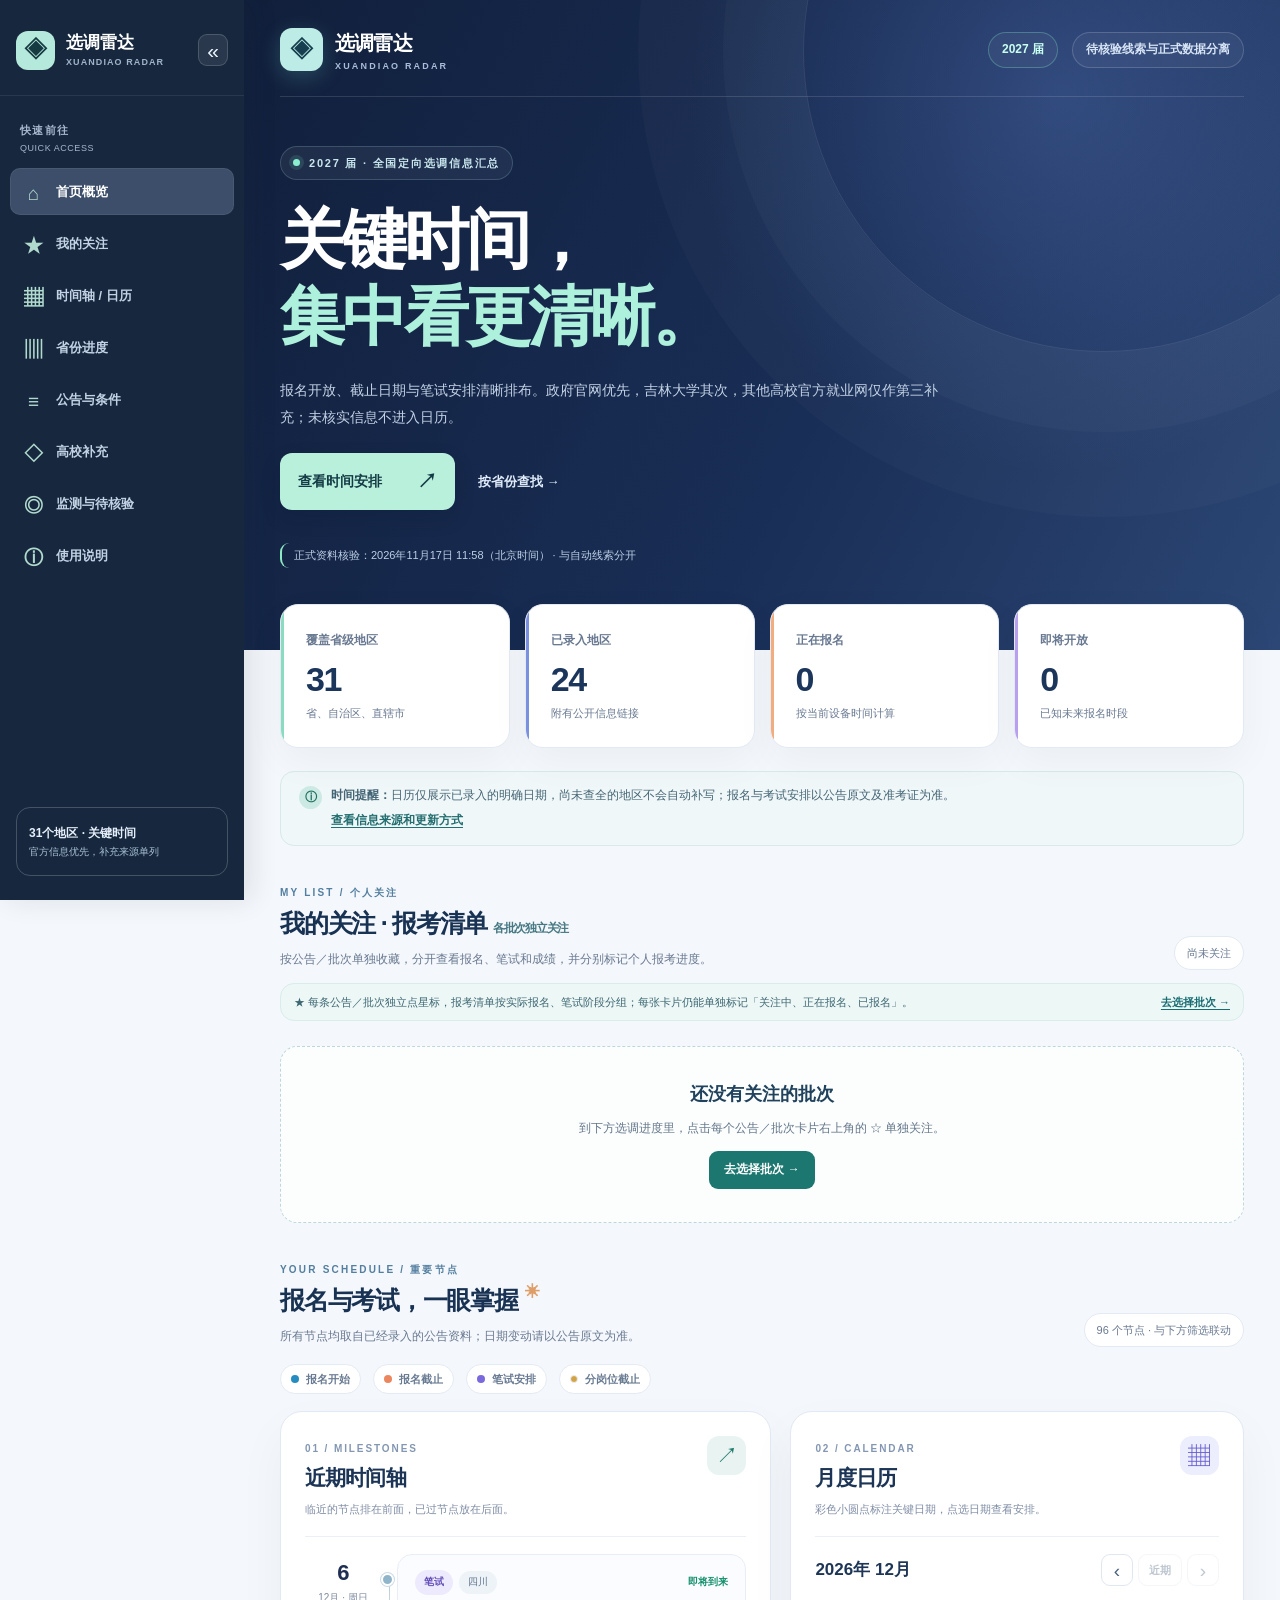
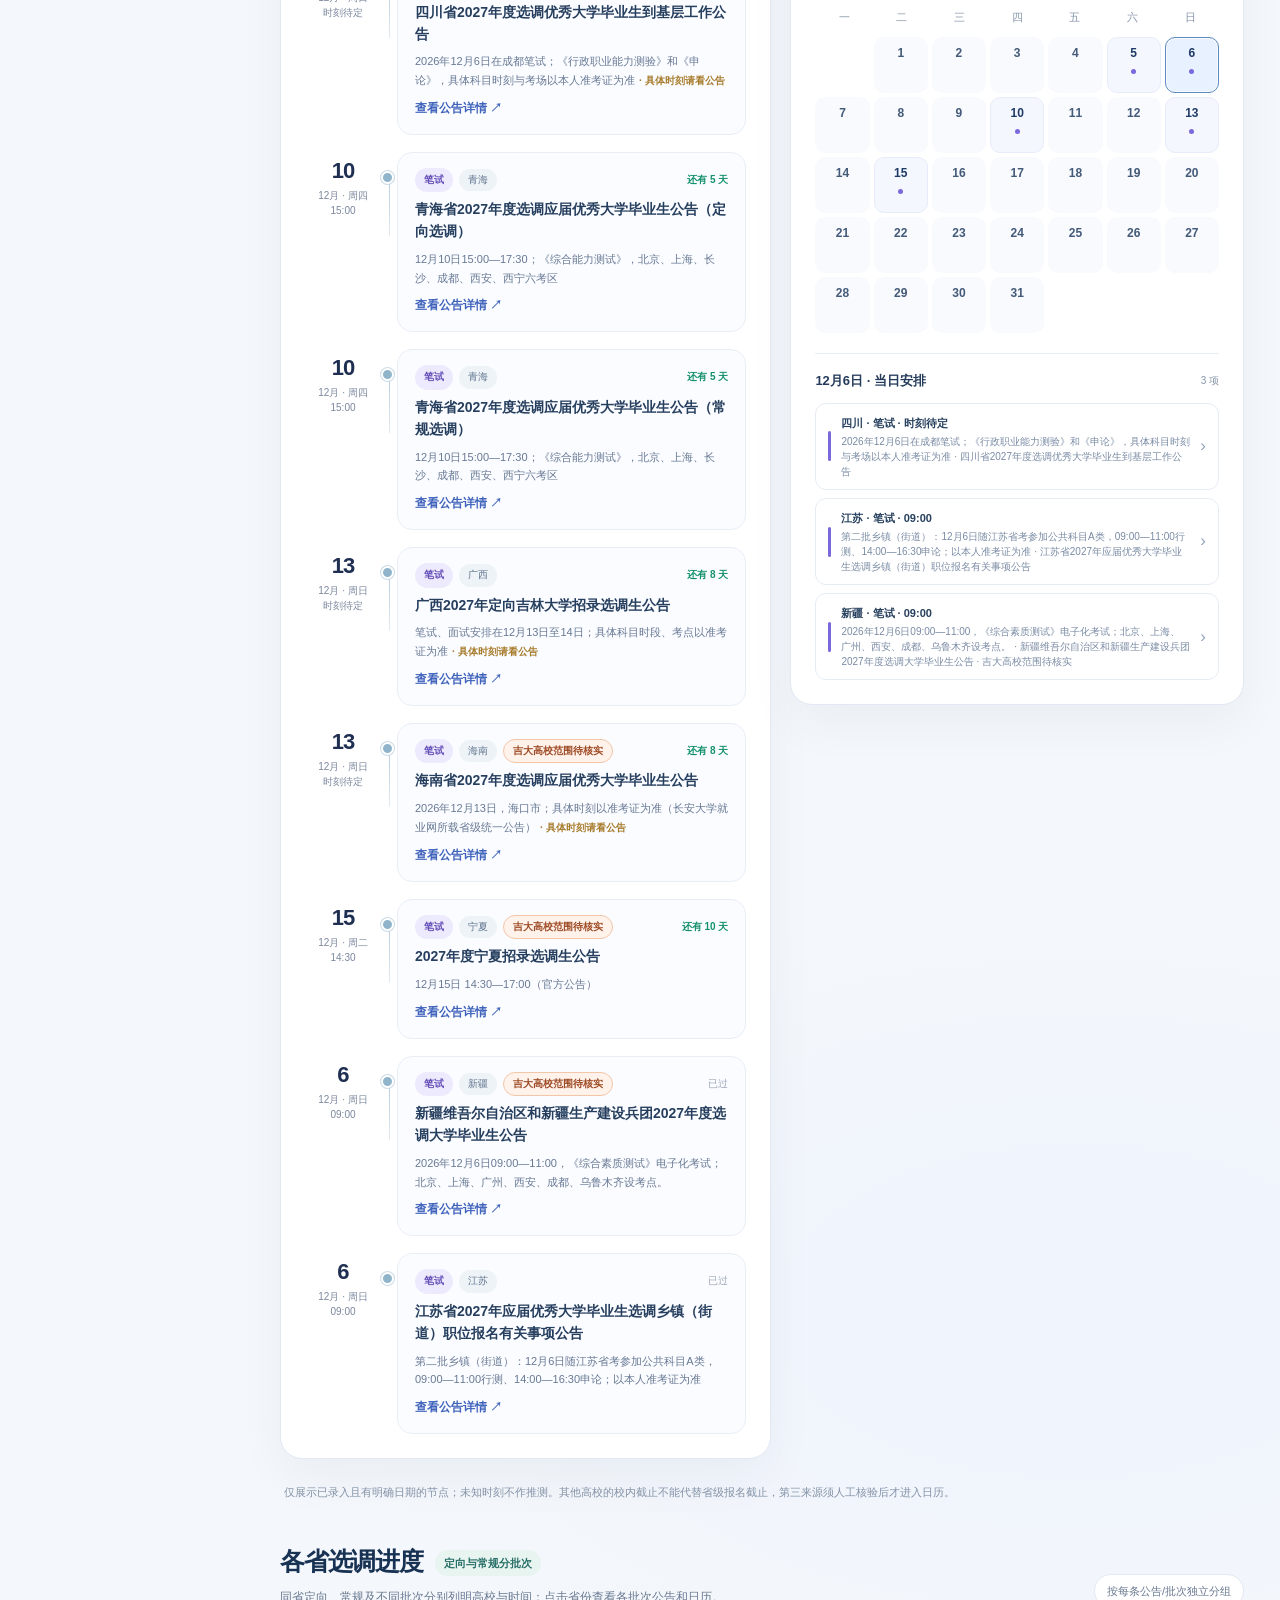
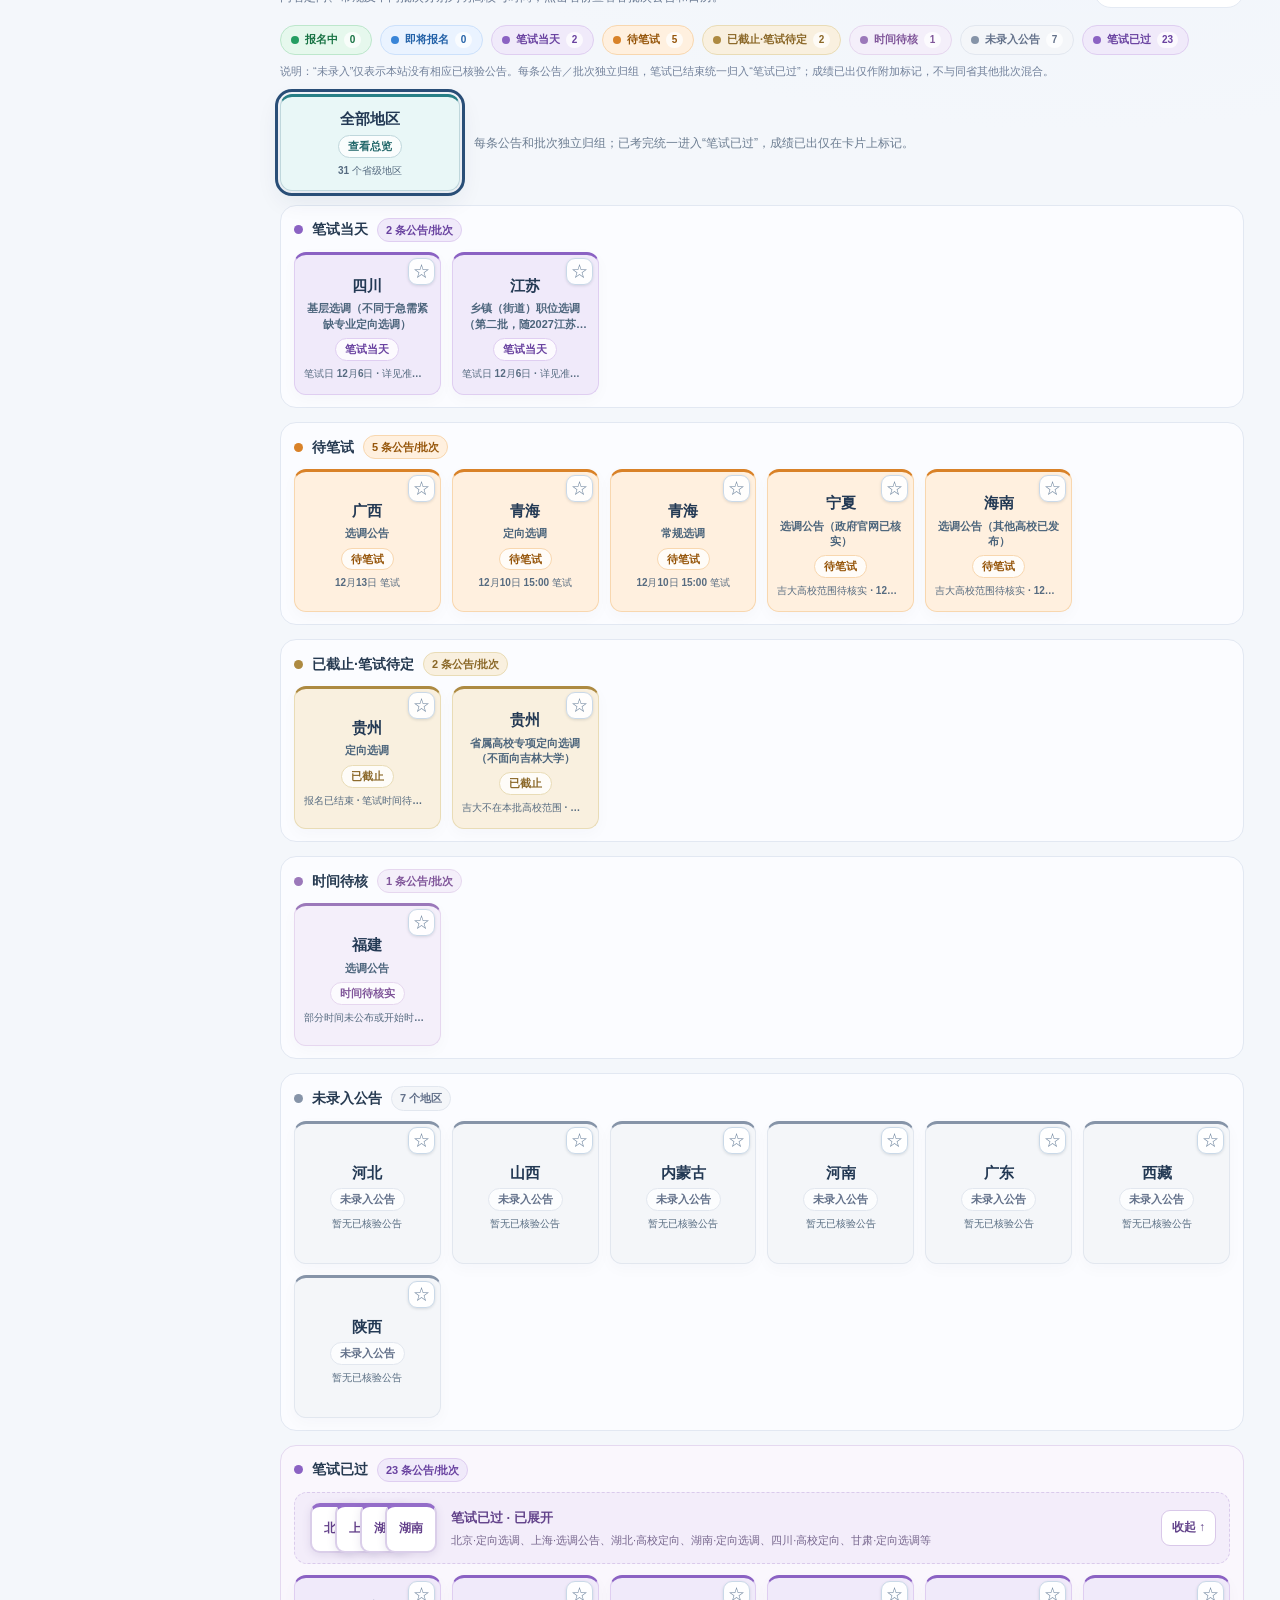
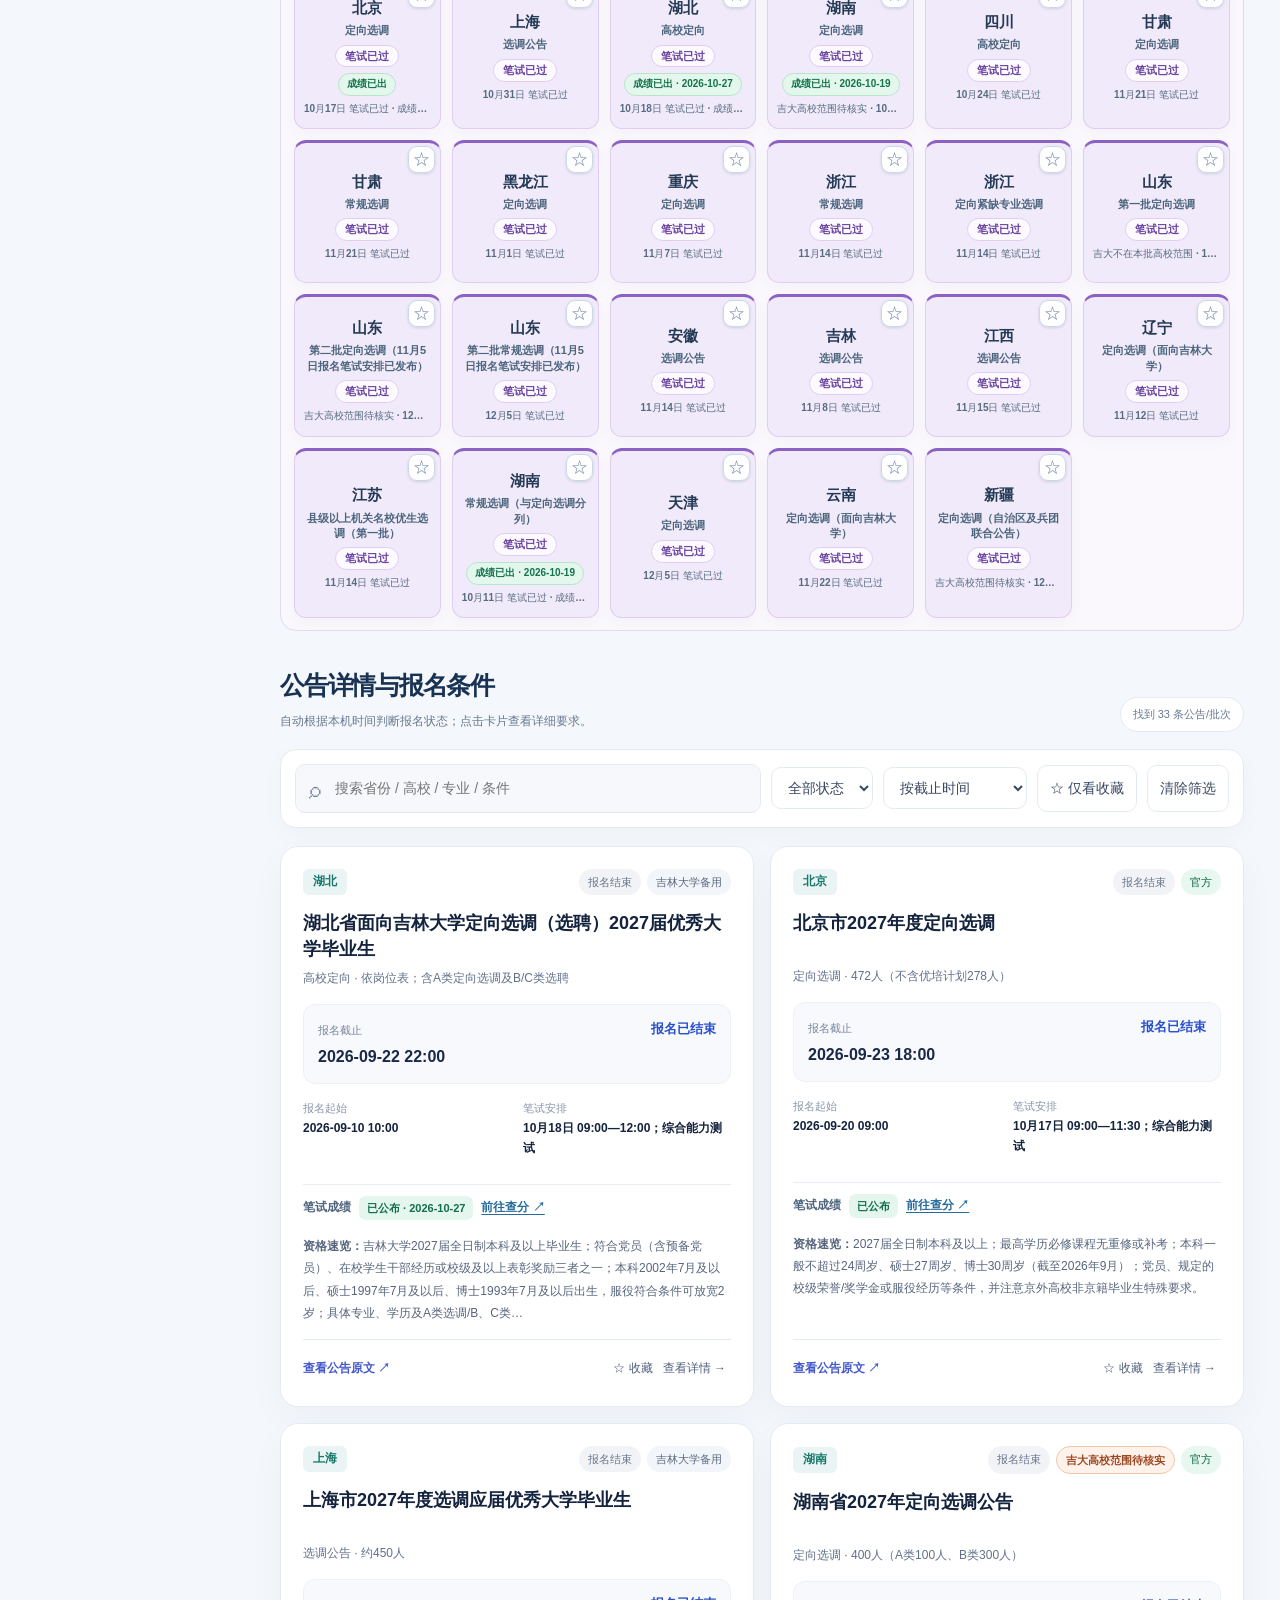
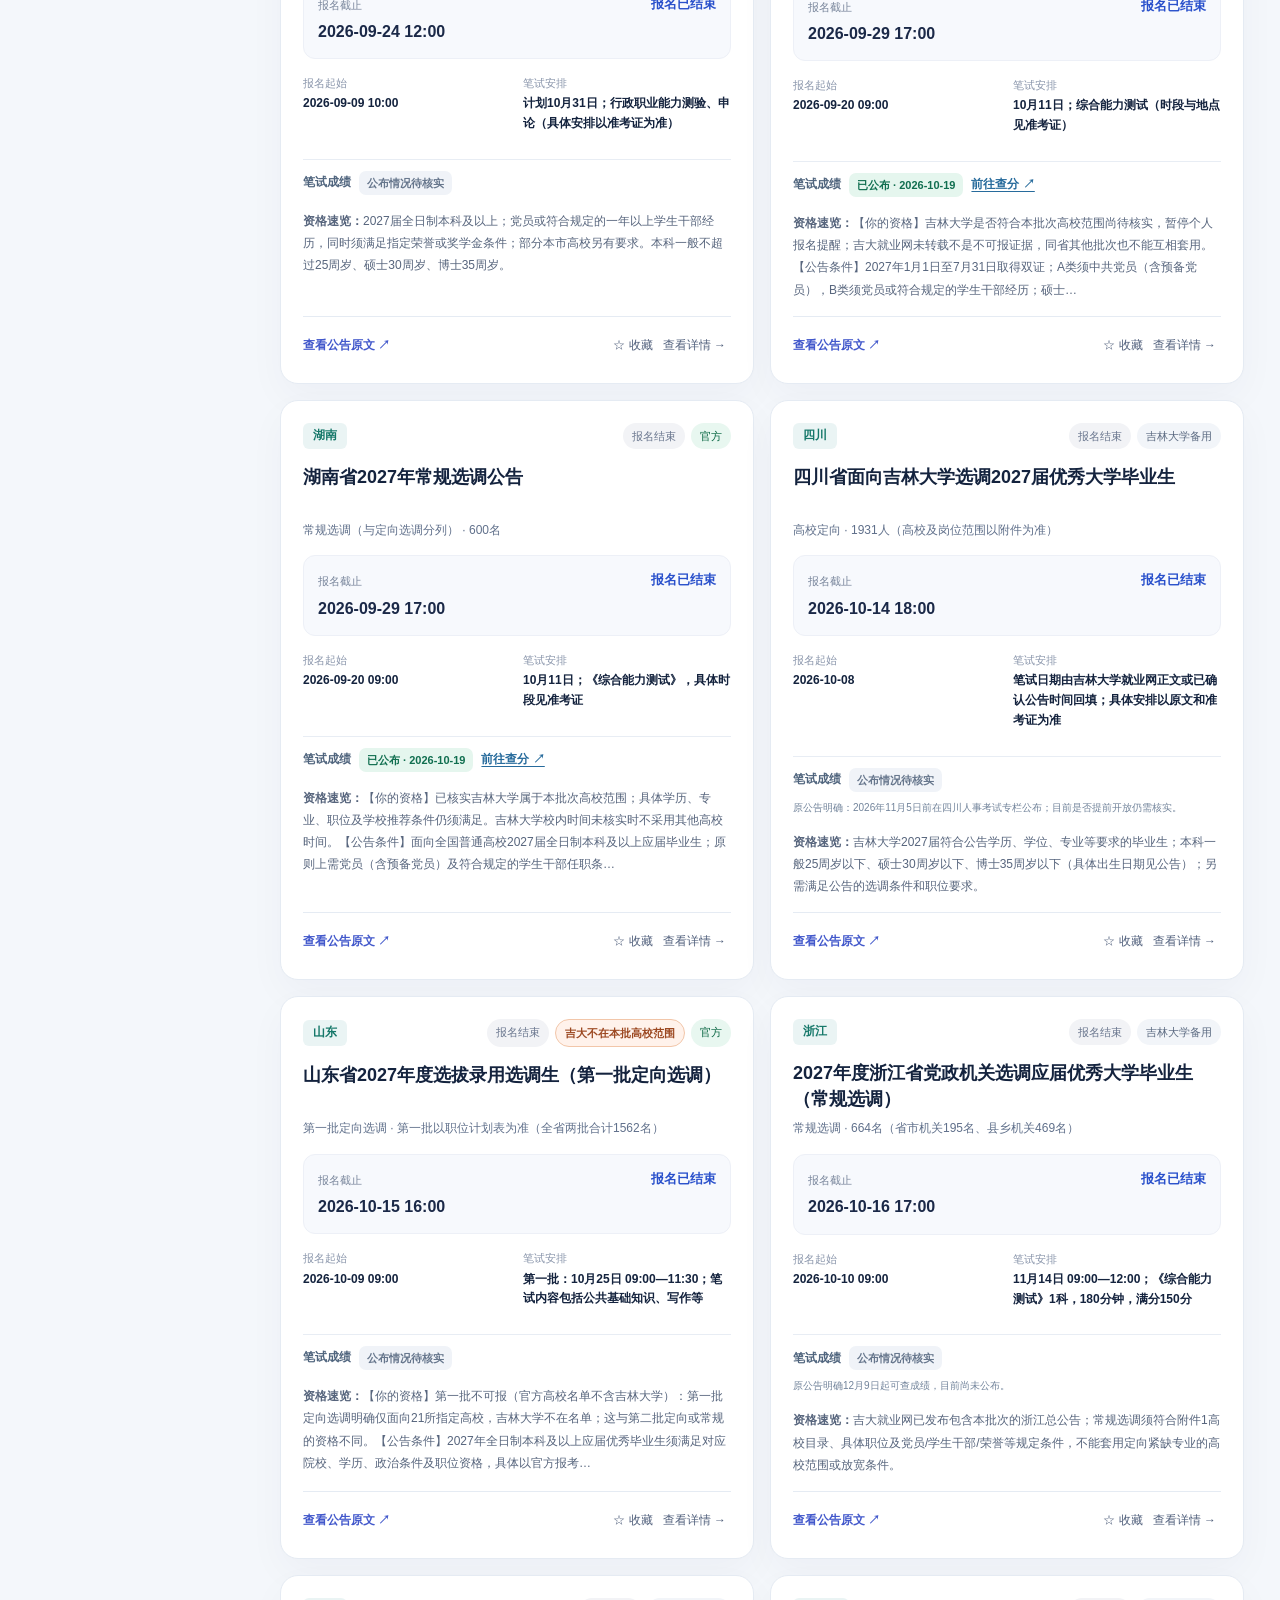
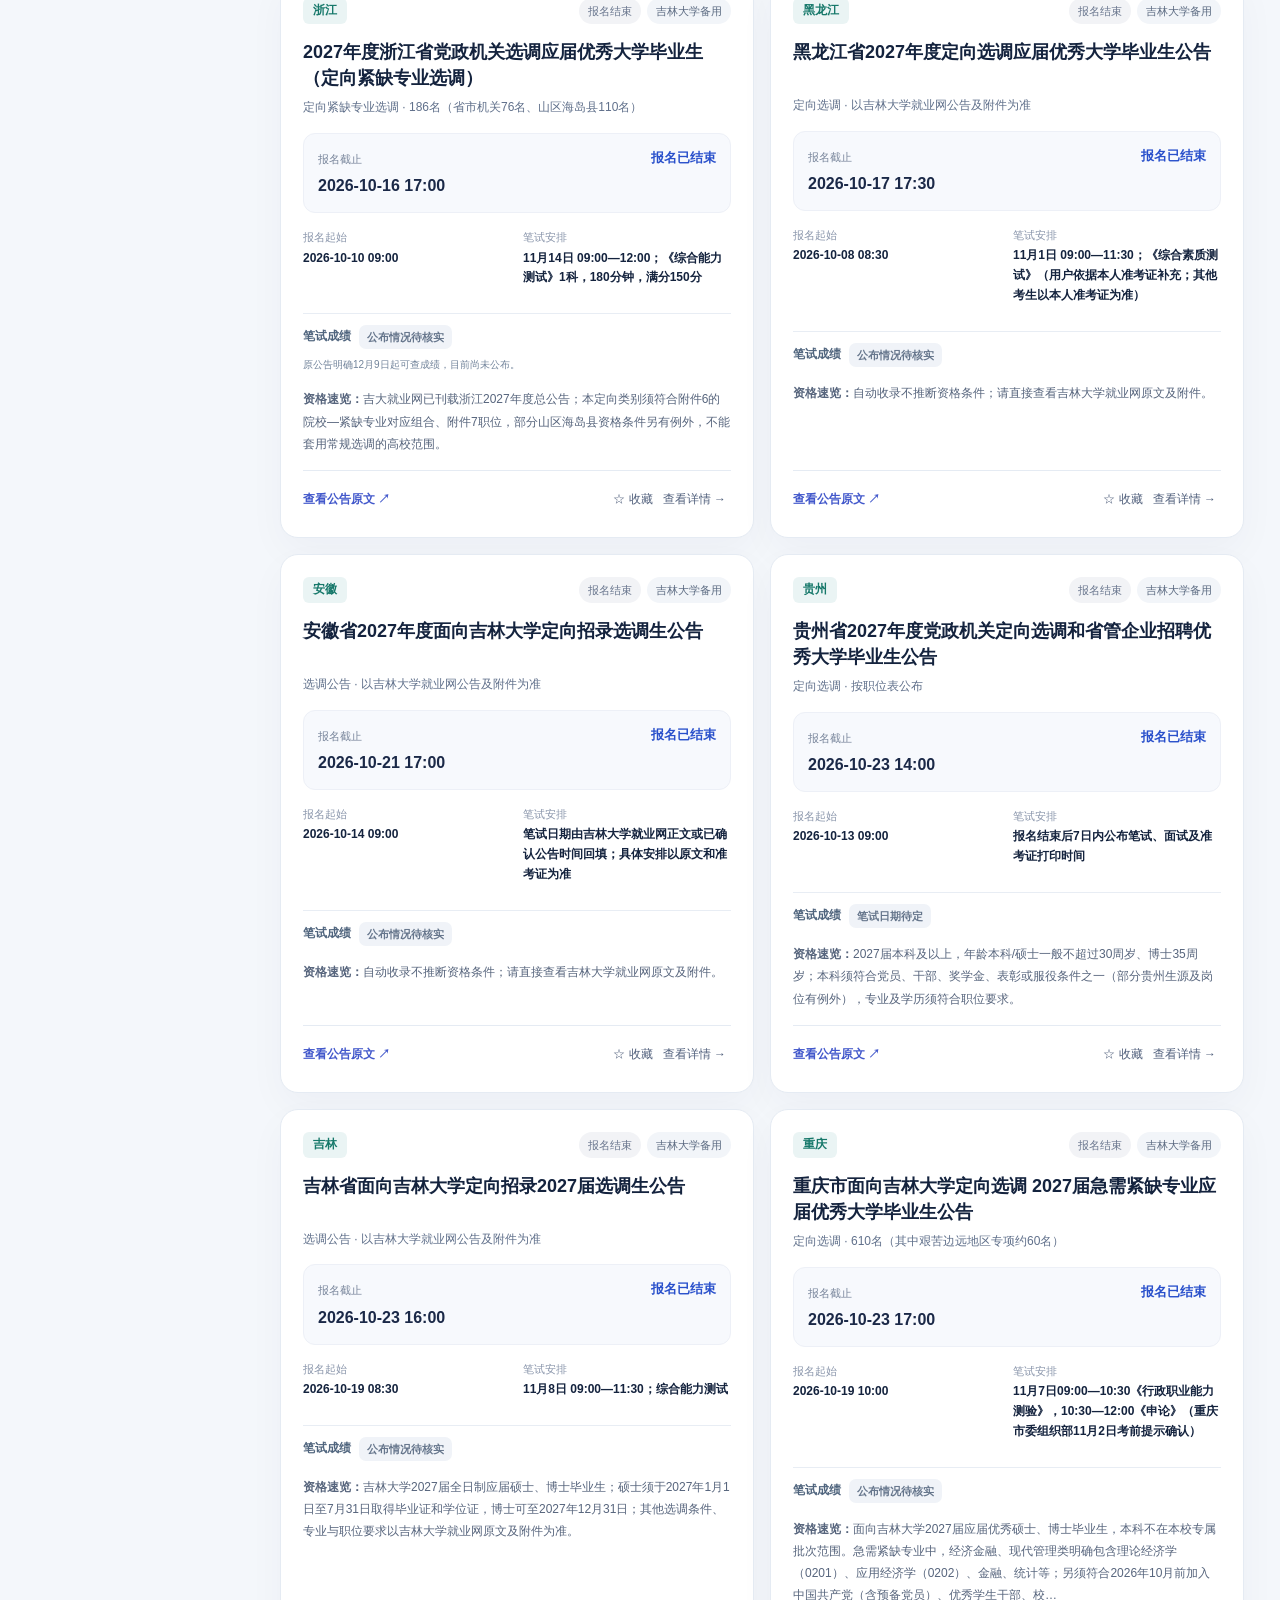
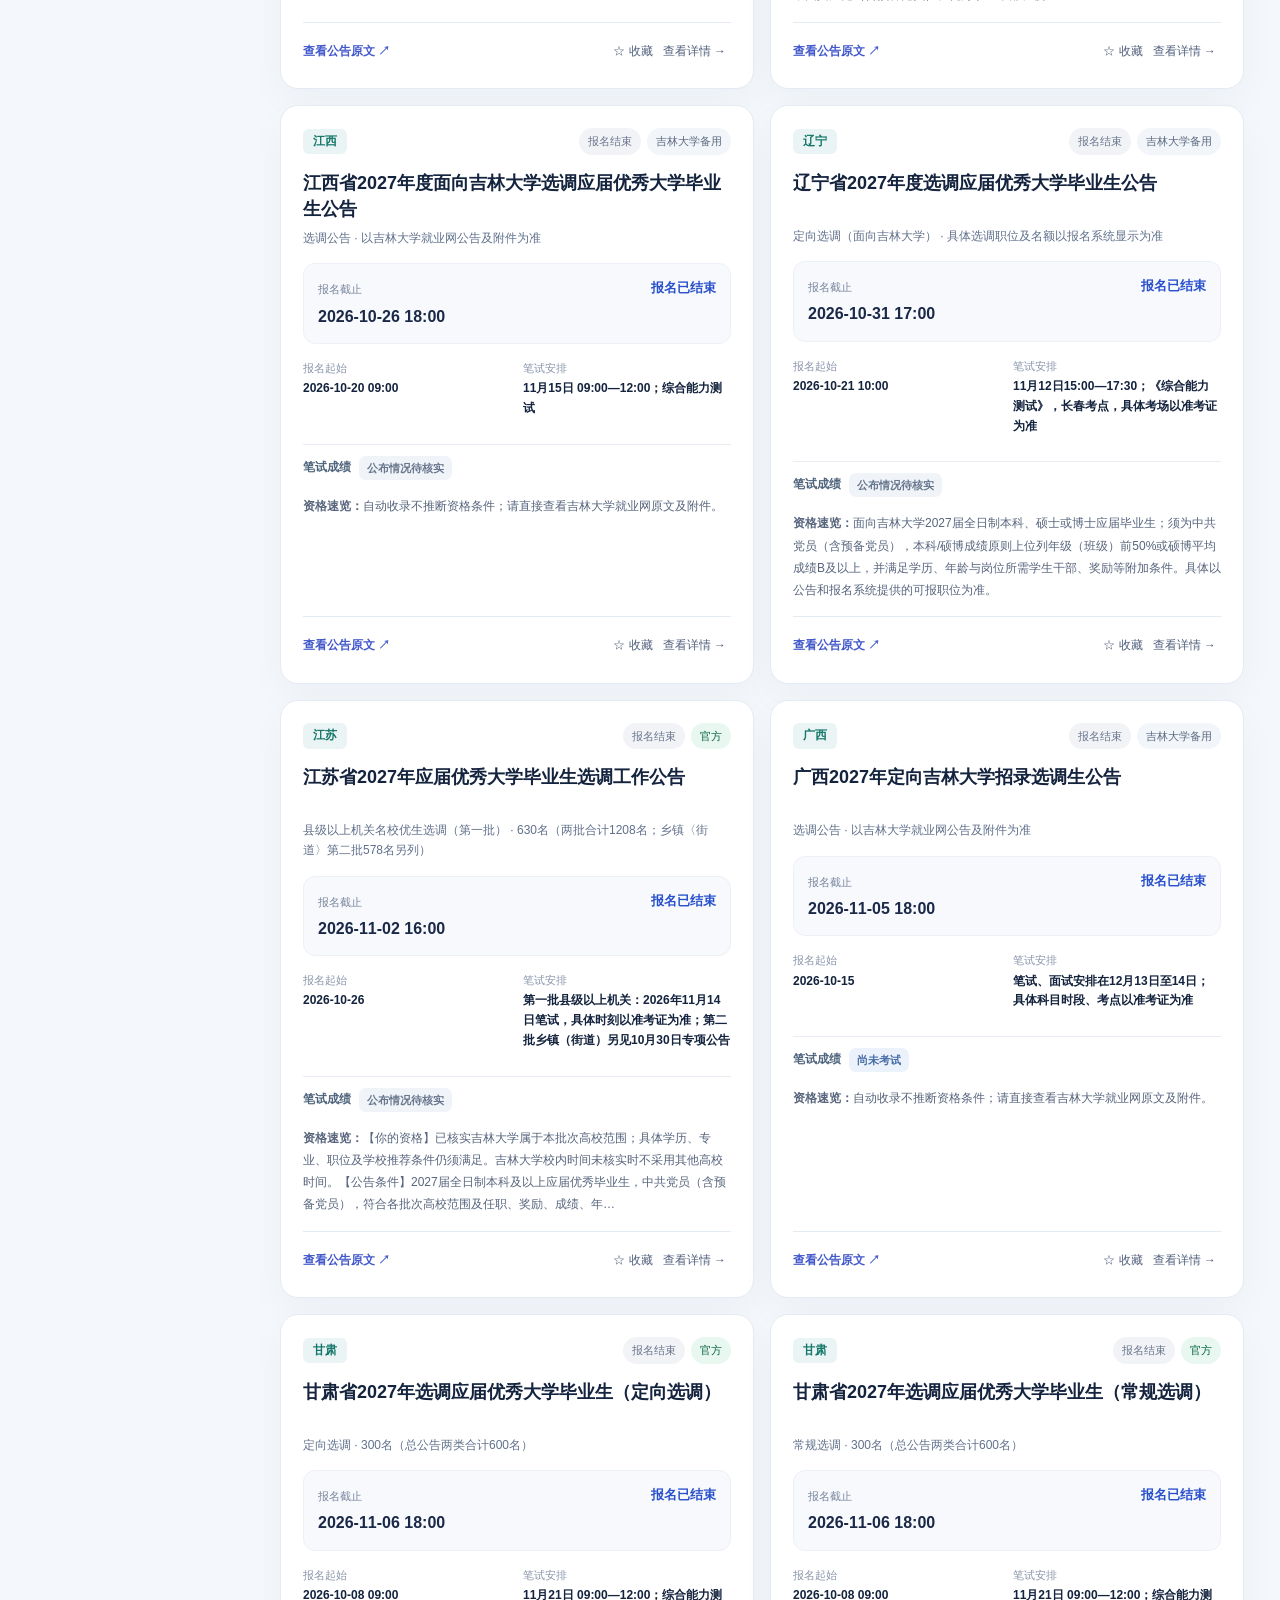
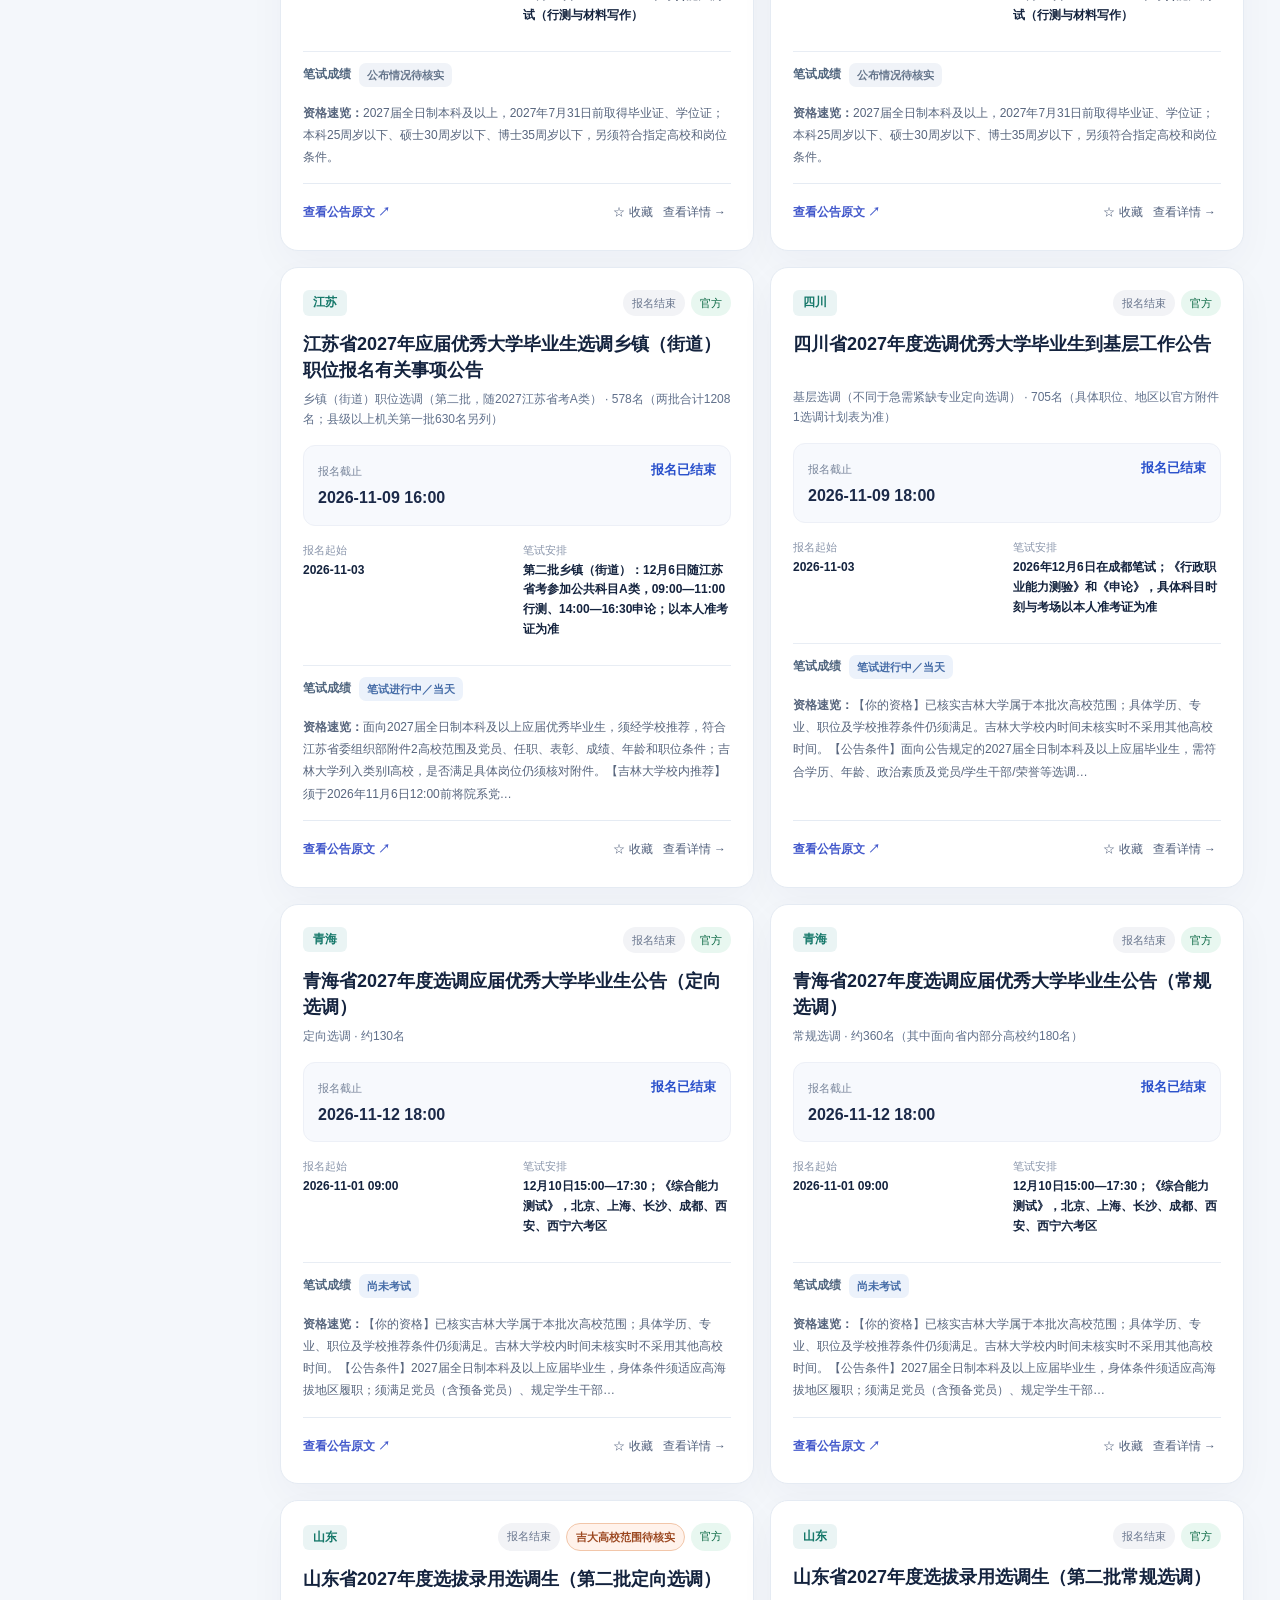
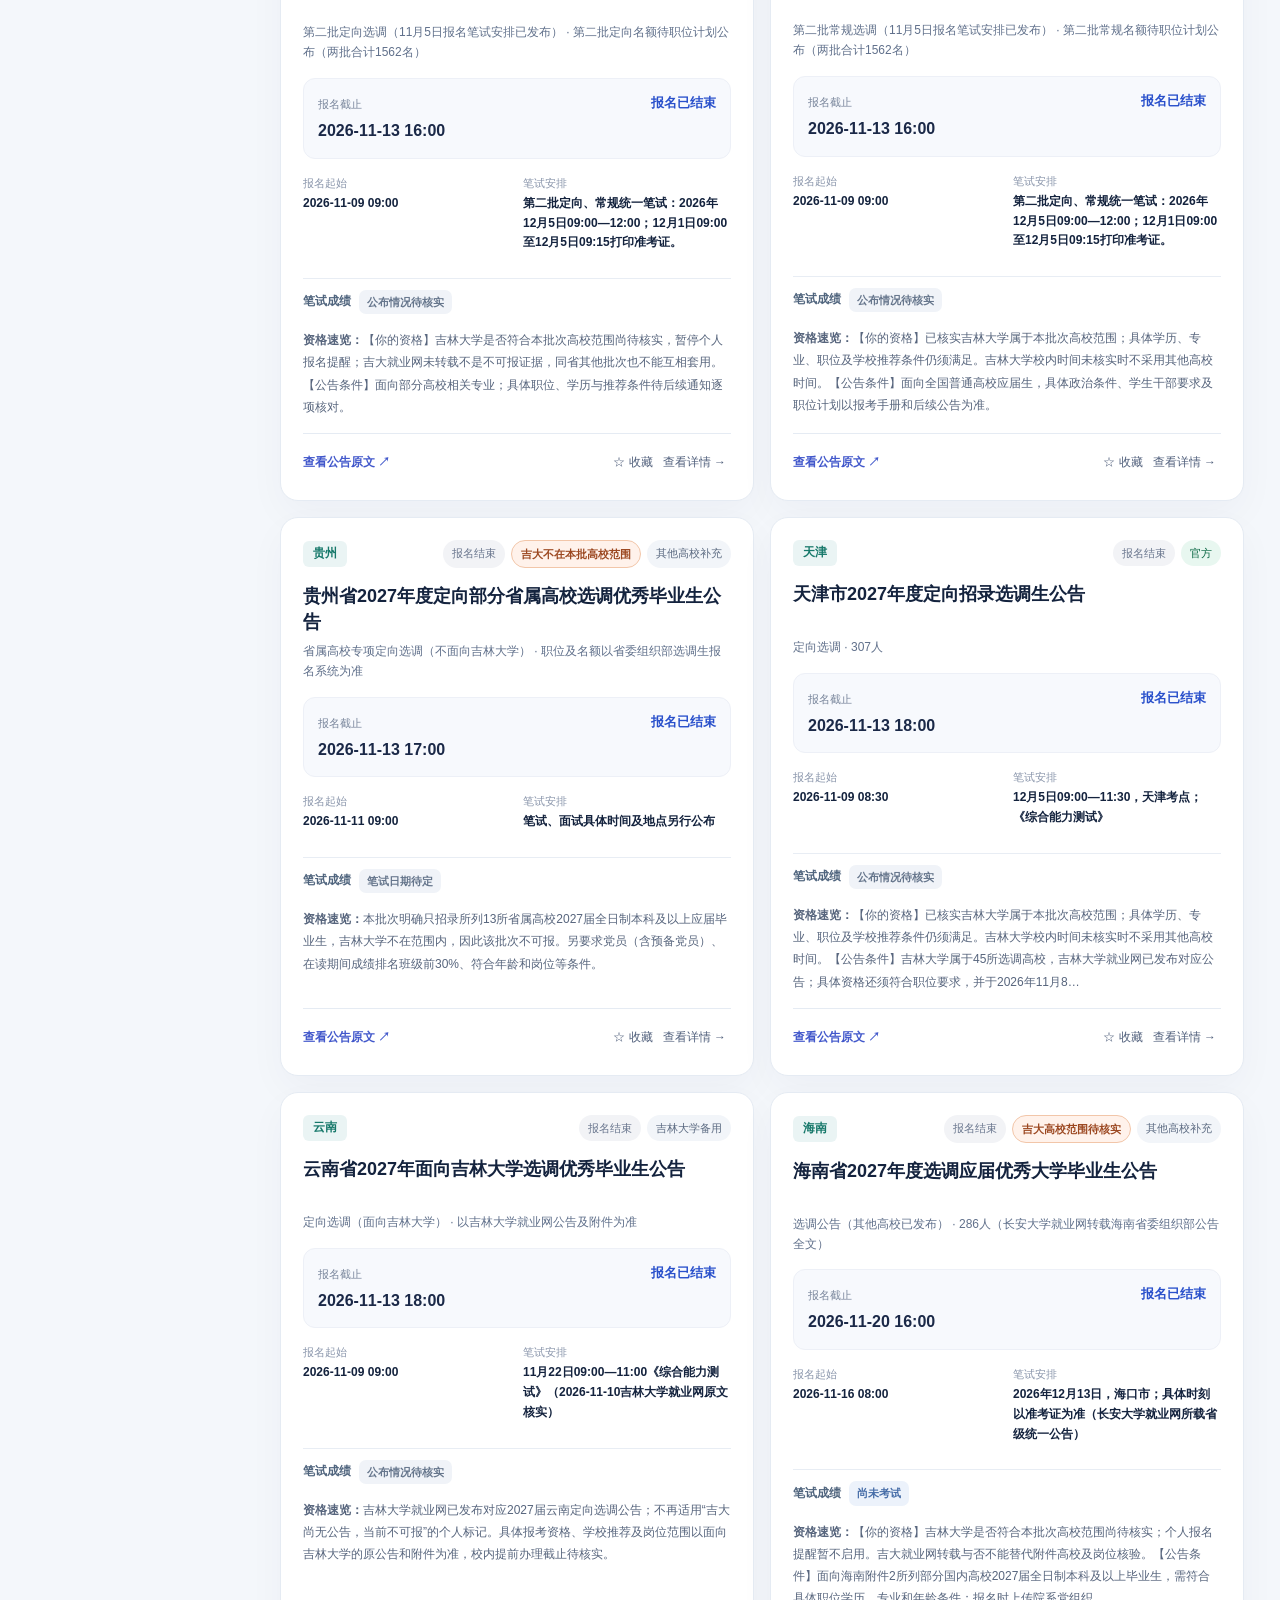
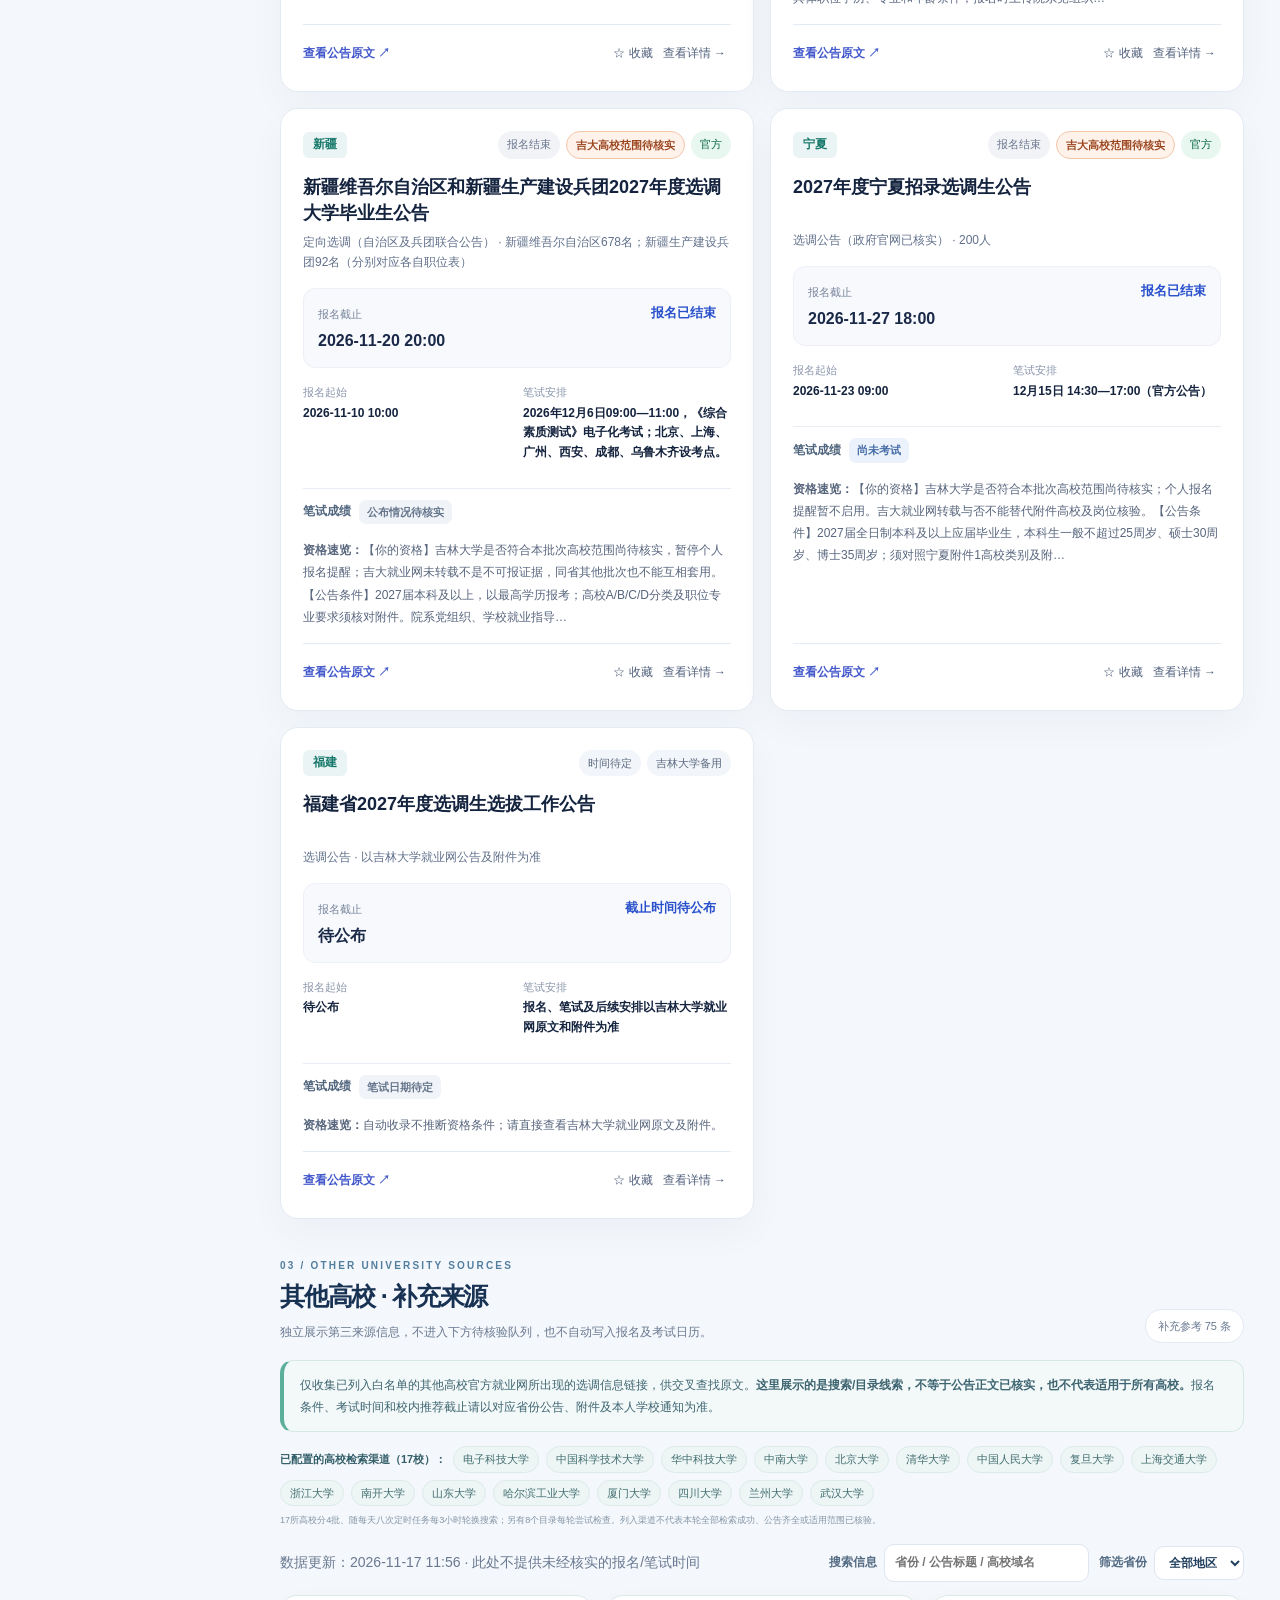
==== commit 026fb2a5: "chore: update monitoring and published notices" ====
--- a/index.html
+++ b/index.html
@@ -292,7 +292,7 @@
 <a href="#page-top" class="back-to-top" id="backToTop" aria-label="返回页面顶部">↑ 返回顶部</a>
 <div id="modalRoot"></div>
 <script>
-const SEED_DATA_PLACEHOLDER = {"edition":"2027届","asOf":"2026-11-17T10:42:00+08:00","notice":"来源按政府官网、吉林大学就业网、经批准的其他高校官方就业网三级查找。吉林大学就业网发现的2027届选调通知自动进入正式数据，无需人工二次核验；系统会从吉大正文自动提取明确的报名起止和笔试日期，未明确的时刻或条件不作猜测。政府来源候选和其他高校第三来源仍按原规则处理。省级政府官方公告、附件或经逐条人工核验的可信高校官方材料明确吉林大学属于对应批次高校范围时，即可标记吉大高校范围符合，无需等待吉林大学就业网发布；学历、专业、职位及学校推荐等仍须逐项满足。后续吉林大学对应公告仅补充来源、校内流程和时间。高校范围未确认的批次继续列入全国总表并标记待核实、暂停个人提醒；官方明确排除吉林大学的批次标记不可报。不得把其他高校校内截止时间当作吉林大学时间。","provinces":["北京","天津","河北","山西","内蒙古","辽宁","吉林","黑龙江","上海","江苏","浙江","安徽","福建","江西","山东","河南","湖北","湖南","广东","广西","海南","重庆","四川","贵州","云南","西藏","陕西","甘肃","青海","宁夏","新疆"],"records":[{"province":"北京","title":"北京市2027年度定向选调","type":"定向选调","count":"472人（不含优培计划278人）","published":"2026-09-10","start":"2026-09-20T09:00:00+08:00","end":"2026-09-23T18:00:00+08:00","exam":"2026-10-17T09:00:00+08:00","examEnd":"2026-10-17T11:30:00+08:00","examText":"10月17日 09:00—11:30；综合能力测试","school":"43所双一流高校及25所高校的双一流学科；以附件名单为准。","eligibility":"2027届全日制本科及以上；最高学历必修课程无重修或补考；本科一般不超过24周岁、硕士27周岁、博士30周岁（截至2026年9月）；党员、规定的校级荣誉/奖学金或服役经历等条件，并注意京外高校非京籍毕业生特殊要求。","notes":"报名后须按要求通过学校组织推荐；部分优培计划岗位流程与定向选调不同。","source":"https://www.beijing.gov.cn/cs/gncs/zcwj/202609/t20260910_4858513.html","sourceName":"北京市人民政府官方公告","sourceType":"官方","verified":"2026-10-25","sourceTier":"government","scoreStatus":"published","scoreCheckedAt":"2026-10-29","scoreEvidenceUrl":"https://gzw.beijing.gov.cn/xxfb/tzgg/202610/t20261028_4921730.html","scoreQueryUrl":"https://rsj.beijing.gov.cn/ywsite/bjpta/","scoreSourceName":"北京市国资委2026-10-28官方资格复审通知及北京市2027年度定向选调公告","scoreNote":"10月28日北京市国资委已发布按笔试成绩确定的资格复审名单，且要求提交笔试成绩通知书；原招录公告规定10月28日后查询。可以认定成绩已供相关考生使用，但全市统一开放的准确日期尚未独立核实，故不填成绩发布日期。"},{"province":"上海","title":"上海市2027年度选调应届优秀大学毕业生","type":"选调公告","count":"约450人","published":"2026-09-08","start":"2026-09-09T10:00:00+08:00","end":"2026-09-24T12:00:00+08:00","exam":"2026-10-31T00:00:00+08:00","examEnd":"","examText":"计划10月31日；行政职业能力测验、申论（具体安排以准考证为准）","school":"44所高校、30所高校双一流学科硕士及以上、22所上海高校特别优秀毕业生及部分新型研究型大学；详见附件。","eligibility":"2027届全日制本科及以上；党员或符合规定的一年以上学生干部经历，同时须满足指定荣誉或奖学金条件；部分本市高校另有要求。本科一般不超过25周岁、硕士30周岁、博士35周岁。","notes":"吉林大学就业网刊有市委组织部发布的选调公告；报名及校内推荐流程应以对应公告、附件和吉林大学具体安排为准，其他学校另核对本校推荐流程。","source":"https://jdjywpt.jlu.edu.cn/portal/xdsgz/article/details?id=a4e2b5a3d3bd497bb276fe770accefc5","sourceName":"吉林大学就业网转载公告（备用）","sourceType":"吉林大学备用","verified":"2026-09-21","sourceTier":"jlu_fallback","examDateOnly":true},{"province":"湖北","title":"湖北省面向吉林大学定向选调（选聘）2027届优秀大学毕业生","type":"高校定向","count":"依岗位表；含A类定向选调及B/C类选聘","published":"2026-09-10","start":"2026-09-10T10:00:00+08:00","end":"2026-09-22T22:00:00+08:00","exam":"2026-10-18T09:00:00+08:00","examEnd":"2026-10-18T12:00:00+08:00","examText":"10月18日 09:00—12:00；综合能力测试","school":"仅面向吉林大学2027届全日制本科及以上优秀毕业生；其他高校请查其专属公告，不能套用本条资格条件。","eligibility":"吉林大学2027届全日制本科及以上毕业生；符合党员（含预备党员）、在校学生干部经历或校级及以上表彰奖励三者之一；本科2002年7月及以后、硕士1997年7月及以后、博士1993年7月及以后出生，服役符合条件可放宽2岁；具体专业、学历及A类选调/B、C类选聘以公告和职位表为准。","notes":"本条为湖北省委组织部面向吉林大学的公告，经吉林大学就业网发布；学校审核流程须按吉林大学通知执行，不使用山东大学的校内审核时间。网上报名截至9月22日22:00，缴费确认截至9月26日22:00。","source":"https://jdjywpt.jlu.edu.cn/portal/xdsgz/article/details?id=058c8c90ce8a4515869929f638739fee","sourceName":"吉林大学就业网转载公告（备用）","sourceType":"吉林大学备用","verified":"2026-09-21","sourceTier":"jlu_fallback","scoreStatus":"published","scoreCheckedAt":"2026-10-29","scoreEvidenceUrl":"https://www.gemu.cn/zhaokao/151976.html","scoreQueryUrl":"https://hbdxxd.oumakspt.com:5700","scoreSourceName":"格木教育10月27日成绩入口信息、湖北华图交叉核对；考务平台网址经华东师范大学官方高校公告确认","scoreNote":"10月27日招考资讯显示成绩已可查询，另有招考平台称查询通道开放；湖北省官方独立成绩发布通知本轮未检索到，日期按公开查询资讯记载，考生以考务平台本人账户显示为准。","scorePublishedAt":"2026-10-27"},{"province":"湖南","title":"湖南省2027年定向选调公告","type":"定向选调","count":"400人（A类100人、B类300人）","published":"2026-09-18","start":"2026-09-20T09:00:00+08:00","end":"2026-09-29T17:00:00+08:00","exam":"2026-10-11T00:00:00+08:00","examEnd":"","examText":"10月11日；综合能力测试（时段与地点见准考证）","school":"A类面向45所高校硕士及以上，B类面向147所高校本科及以上；详见附件。","eligibility":"【你的资格】吉林大学是否符合本批次高校范围尚待核实，暂停个人报名提醒；吉大就业网未转载不是不可报证据，同省其他批次也不能互相套用。【公告条件】2027年1月1日至7月31日取得双证；A类须中共党员（含预备党员），B类须党员或符合规定的学生干部经历；硕士1998年9月及以后出生；满足具体职位专业要求。","notes":"经学校推荐后报名。A、B类只能选报其一，每人限一个岗位；与湖南常规选调是两份不同公告。 【2026-10-30招录进展】湖南省委组织部公布拟考察对象名单（含A、B类定向选调及常规选调）；拟考察对象确认填报时间为10月30日11:00至10月31日11:00，此为考察信息填报时间，并非新一轮报名；考察具体时间待通知。官方进展：https://rst.hunan.gov.cn/rst/hnrsksw/c103094/202610/t20261030_34091491.html","source":"https://rst.hunan.gov.cn/rst/hnrsksw/c103127/c103096/202609/t20260918_34067738.html","sourceName":"湖南人事考试网官方公告","sourceType":"官方","verified":"2026-10-25","sourceTier":"government","personalEligibility":"ineligible_no_jlu","scoreStatus":"published","scoreCheckedAt":"2026-10-29","scoreEvidenceUrl":"https://rst.hunan.gov.cn/rst/hnrsksw/c103103/gwy2026/202610/t20261019_34083777.html","scoreQueryUrl":"https://rst.hunan.gov.cn/rst/hnrsksw/rskswsy.html","scoreSourceName":"湖南省人事考试院官方成绩发布公告","scoreNote":"10月19日湖南省人事考试院统一发布2027年选调生选拔笔试成绩；同时覆盖定向选调与常规选调，成绩须登录本人账号查询。","scorePublishedAt":"2026-10-19","personalMatchKeywords":["定向"],"examDateOnly":true},{"province":"四川","title":"四川省面向吉林大学选调2027届优秀大学毕业生","type":"高校定向","count":"1931人（高校及岗位范围以附件为准）","published":"2026-09-20","start":"2026-10-08T00:00:00+08:00","end":"2026-10-14T18:00:00+08:00","exam":"2026-10-24T00:00:00+08:00","examEnd":"","examText":"笔试日期由吉林大学就业网正文或已确认公告时间回填；具体安排以原文和准考证为准","school":"面向吉林大学2027届相应学历毕业生，且对本科、研究生专业及部分地区有分类要求；完整专业范围和职位以公告及附件为准。不可套用南开大学专属公告。","eligibility":"吉林大学2027届符合公告学历、学位、专业等要求的毕业生；本科一般25周岁以下、硕士30周岁以下、博士35周岁以下（具体出生日期见公告）；另需满足公告的选调条件和职位要求。","notes":"吉林大学版本由吉林大学就业网发布；报名公告仅写10月8日开始，未列具体开放时刻；10月14日18:00截止，10月24日笔试；推荐表在资格初审通过后按吉林大学通知办理，不沿用南开大学流程。","source":"https://jdjywpt.jlu.edu.cn/portal/xdsgz/article/details?id=59f2c91d171843309a5d561c9e5f7d2f","sourceName":"吉林大学就业网转载公告（备用）","sourceType":"吉林大学备用","verified":"2026-09-21","sourceTier":"jlu_fallback","autoParsedAt":"2026-10-24T22:48:45+08:00","autoParsedFrom":"https://jdjyw.jlu.edu.cn/portal/article/details?id=59f2c91d171843309a5d561c9e5f7d2f","autoParsedContext":"除公职的或公务员（参照公务员法管理机关〈单位〉工作人员）被辞退未满5年的；7.被依法列为失信联合惩戒对象的；8.在各级公务员招考中被认定有舞弊等严重违反录用纪律行为的；9.具有法律法规规定不得录用为公务员的其他情形的。 三、选调程序 （一）报名和资格初审 1. 网上报名。符合选调范围、资格条件的考生，认真阅读公告后，于2026年10月8日至10月14日18:00登录四川省人力资源和社会保障厅官网“人事考试”专栏（https://scpta.com.cn/），按网络提示如实、准确、完整填写《四川省2027届急需紧缺专","startDateOnly":true,"timingFallbackNote":"报名10月8日开始（公告未列具体开放时刻），10月14日18:00截止；笔试10月24日。","examDateOnly":true,"scoreExpectedText":"原公告明确：2026年11月5日前在四川人事考试专栏公布；目前是否提前开放仍需核实。","scoreCheckedAt":"2026-10-29"},{"province":"四川","title":"四川省2027年度选调优秀大学毕业生到基层工作公告","type":"基层选调（不同于急需紧缺专业定向选调）","count":"705名（具体职位、地区以官方附件1选调计划表为准）","published":"2026-10-28","start":"2026-11-03T00:00:00+08:00","startDateOnly":true,"end":"2026-11-09T18:00:00+08:00","exam":"2026-12-06T00:00:00+08:00","examDateOnly":true,"examEnd":"","examText":"2026年12月6日在成都笔试；《行政职业能力测验》和《申论》，具体科目时刻与考场以本人准考证为准","school":"四川基层选调面向国家部委直属、省属等高校；吉林大学属于教育部直属高校，符合本批次高校范围。具体学历、岗位、推荐条件以公告及报考指南为准；吉大校内流程待核实。","eligibility":"【你的资格】已核实吉林大学属于本批次高校范围；具体学历、专业、职位及学校推荐条件仍须满足。吉林大学校内时间未核实时不采用其他高校时间。【公告条件】面向公告规定的2027届全日制本科及以上应届毕业生，需符合学历、年龄、政治素质及党员/学生干部/荣誉等选调条件之一，并经学校推荐；具体以职位表及报考指南为准。","notes":"四川省委组织部2026年10月28日落款公告，招录705名。四川省人事考试网原文链接已从多家转载页面追溯，但本轮官方原文直连无法打开；报名11月3日开始（未公布具体开放时刻），11月9日18:00截止；11月11日18:00前缴费；12月1日至6日打印准考证；12月6日在成都笔试（具体时刻以本人准考证为准）。日期及条件对照粉笔、华图、中公教育转载的同篇省委组织部公告，并由四川日报10月29日报道交叉确认705名招录计划；官方附件原件及吉林大学对应校内公告尚待复核。注意10月29日至11月4日为四川其他公务员批次报名日程，不能套用到本基层选调。","source":"https://www.scpta.com.cn/front/News/info/d70ea76551094491ac8249c90eaf0040?t=56","sourceName":"四川省人事考试网／中共四川省委组织部公告（原文直连待复核，转载正文交叉核验）","sourceType":"官方","verified":"2026-10-29","sourceTier":"government","personalEligibility":"eligible_jlu","personalMatchKeywords":["基层"],"verificationMirrors":["https://www.fenbi.com/page/fenxiaozhaokaodetail/7/2650/470072319306752","https://sc.huatu.com/2026/1028/2062628.html","https://www.eoffcn.com/kszx/detail/2227955.html"],"jluScopeVerified":true,"jluScopeEvidenceUrl":"https://www.scpta.com.cn/front/News/info/d70ea76551094491ac8249c90eaf0040?t=56","jluScopeEvidenceNote":"四川基层选调公告明确国家各部委直属高校在高校范围内，吉林大学属于教育部直属高校；仍须核对岗位和学校推荐条件。","jluScopeCheckedAt":"2026-11-09"},{"province":"甘肃","title":"甘肃省2027年选调应届优秀大学毕业生（定向选调）","type":"定向选调","count":"300名（总公告两类合计600名）","published":"2026-09-20","start":"2026-10-08T09:00:00+08:00","end":"2026-11-06T18:00:00+08:00","exam":"2026-11-21T09:00:00+08:00","examEnd":"2026-11-21T12:00:00+08:00","examText":"11月21日 09:00—12:00；综合能力测试（行测与材料写作）","school":"定向高校范围依据甘肃省委组织部原公告附表1对应的高校名单和具体职位要求；吉林大学及专业资格须按附表核对。","eligibility":"2027届全日制本科及以上，2027年7月31日前取得毕业证、学位证；本科25周岁以下、硕士30周岁以下、博士35周岁以下，另须符合指定高校和岗位条件。","notes":"省委组织部同一总公告明确：定向300名、常规300名。本条仅为定向选调。报名10月8日9:00—11月6日18:00，11月21日9:00—12:00笔试为公告共用安排；高校与职位范围仅以本类别的附件为准。两类并非两份先后发布的公告。","source":"https://www.gszg.gov.cn/20260920/ed5b9eee0bf34865afa9f09d30c9d9a4/c.html","sourceName":"甘肃组工网官方公告","sourceType":"官方","verified":"2026-10-30","sourceTier":"government","noticeGroup":"gs2027","batchId":"targeted"},{"province":"甘肃","title":"甘肃省2027年选调应届优秀大学毕业生（常规选调）","type":"常规选调","count":"300名（总公告两类合计600名）","published":"2026-09-20","start":"2026-10-08T09:00:00+08:00","end":"2026-11-06T18:00:00+08:00","exam":"2026-11-21T09:00:00+08:00","examEnd":"2026-11-21T12:00:00+08:00","examText":"11月21日 09:00—12:00；综合能力测试（行测与材料写作）","school":"常规选调适用高校和岗位条件以甘肃省委组织部原公告附表1为准，不能沿用定向高校范围；吉林大学是否符合具体岗位仍须核对附件。","eligibility":"2027届全日制本科及以上，2027年7月31日前取得毕业证、学位证；本科25周岁以下、硕士30周岁以下、博士35周岁以下，另须符合指定高校和岗位条件。","notes":"同一总公告还设常规选调300名。本条仅对应常规选调，省级网上报名10月8日9:00—11月6日18:00、笔试11月21日9:00—12:00为两类别共用节点；高校资格、职位、材料按常规类别分别核对。","source":"https://www.gszg.gov.cn/20260920/ed5b9eee0bf34865afa9f09d30c9d9a4/c.html","sourceName":"甘肃组工网官方公告","sourceType":"官方","verified":"2026-10-30","sourceTier":"government","noticeGroup":"gs2027","batchId":"general"},{"province":"贵州","title":"贵州省2027年度党政机关定向选调和省管企业招聘优秀大学毕业生公告","type":"定向选调","count":"按职位表公布","published":"2026-09-22","start":"2026-10-13T09:00:00+08:00","end":"2026-10-23T14:00:00+08:00","exam":"","examEnd":"","examText":"报名结束后7日内公布笔试、面试及准考证打印时间","school":"42所高校所有专业及15所特色优势专业高校特定专业；以公告高校名单为准。另有省属高校专项公告，勿混淆。","eligibility":"2027届本科及以上，年龄本科/硕士一般不超过30周岁、博士35周岁；本科须符合党员、干部、奖学金、表彰或服役条件之一（部分贵州生源及岗位有例外），专业及学历须符合职位要求。","notes":"报名10月13日9:00开始；省级党政机关/省管企业10月19日14:00截止，市（州）级10月21日14:00截止，县级10月23日14:00截止。不同岗位截止不同，不能把最晚截止时间套用于全部职位。","source":"https://jdjywpt.jlu.edu.cn/portal/xdsgz/article/details?id=7e49102ce2324d3ebd3c5ff24502892d","sourceName":"吉林大学就业网转载公告（备用）","sourceType":"吉林大学备用","verified":"2026-09-22","deadlines":[{"label":"省级机关 / 省管企业","at":"2026-10-19T14:00:00+08:00"},{"label":"市（州）级机关","at":"2026-10-21T14:00:00+08:00"},{"label":"县级机关","at":"2026-10-23T14:00:00+08:00"}],"sourceTier":"jlu_fallback"},{"province":"黑龙江","title":"黑龙江省2027年度定向选调应届优秀大学毕业生公告","type":"定向选调","count":"以吉林大学就业网公告及附件为准","published":"2026-10-08","start":"2026-10-08T08:30:00+08:00","end":"2026-10-17T17:30:00+08:00","exam":"2026-11-01T09:00:00+08:00","examEnd":"2026-11-01T11:30:00+08:00","examText":"11月1日 09:00—11:30；《综合素质测试》（用户依据本人准考证补充；其他考生以本人准考证为准）","school":"吉林大学就业网已发布该通知；适用高校、学历、专业及校内流程以原文和附件为准。","eligibility":"自动收录不推断资格条件；请直接查看吉林大学就业网原文及附件。","notes":"黑龙江省选调生工作网2026年10月21日通知确认：2026年11月1日上午在哈尔滨笔试，10月22日14:00至10月25日17:30打印准考证。09:00—11:30由用户根据本人准考证提供，不是官方公开通知写明的时段；其他考生应以各自准考证为准。报名已于10月17日17:30截止。","source":"https://jdjywpt.jlu.edu.cn/portal/xdsgz/article/details?id=d414af75a893440a8e4ed0ad434fa312","sourceName":"吉林大学就业网（自动发布）","sourceType":"吉林大学备用","verified":"2026-10-26","sourceTier":"jlu_fallback","autoPublished":true,"publishedEstimated":true,"discoveredAt":"2026-10-08T13:45:01+08:00","autoParsedAt":"2026-10-08T16:55:49+08:00","autoParsedFrom":"known_timing_fallback","timingFallbackNote":"2026年10月21日官方笔试通知仅确认11月1日上午；09:00—11:30来自用户本人准考证，按个人考试安排展示。","examNoticeUrl":"https://gongxuan.ljxfw.gov.cn/newsDetails.html?id=8a7e0e82-6084-4cbb-ae5f-6d4e278643fd&type=2"},{"province":"重庆","title":"重庆市面向吉林大学定向选调 2027届急需紧缺专业应届优秀大学毕业生公告","type":"定向选调","count":"610名（其中艰苦边远地区专项约60名）","published":"2026-10-08","start":"2026-10-19T10:00:00+08:00","end":"2026-10-23T17:00:00+08:00","exam":"2026-11-07T09:00:00+08:00","examEnd":"2026-11-07T12:00:00+08:00","examText":"11月7日09:00—10:30《行政职业能力测验》，10:30—12:00《申论》（重庆市委组织部11月2日考前提示确认）","school":"吉林大学已发布面向本校的2027届定向选调通知，仅面向本校2027届应届硕士、博士毕业生；具体专业范围、推荐和盖章流程以吉林大学专属简章为准。","eligibility":"面向吉林大学2027届应届优秀硕士、博士毕业生，本科不在本校专属批次范围。急需紧缺专业中，经济金融、现代管理类明确包含理论经济学（0201）、应用经济学（0202）、金融、统计等；另须符合2026年10月前加入中国共产党（含预备党员）、优秀学生干部、校级及以上奖励、参军入伍经历之一等条件；硕士研究生一般不超过30周岁。公告规定的高层次荣誉等情形及艰苦边远地区专项可按规则不限专业。","notes":"网上报名10月19日10:00—10月23日17:00；未通过初审且因信息错误需修改的，可在10月25日17:00前重新提交；缴费截至10月26日17:00；准考证11月3日10:00—11月7日9:30打印；笔试初定11月7日，面试初定12月5日。 11月2日重庆官方考前提示确认笔试具体时段，报名信息不变。","source":"https://jdjywpt.jlu.edu.cn/portal/xdsgz/article/details?id=8cec6f02aeb2456686a4865bc6c691dd","sourceName":"吉林大学就业网（自动发布）","sourceType":"吉林大学备用","verified":"2026-11-03","sourceTier":"jlu_fallback","autoPublished":true,"discoveredAt":"2026-10-08T15:47:58+08:00","examNoticeUrl":"https://www.12371.gov.cn/web/article/1566761717351247872/web/content_1566761717351247872.html"},{"province":"浙江","title":"2027年度浙江省党政机关选调应届优秀大学毕业生（常规选调）","type":"常规选调","count":"664名（省市机关195名、县乡机关469名）","published":"2026-10-09","start":"2026-10-10T09:00:00+08:00","end":"2026-10-16T17:00:00+08:00","exam":"2026-11-14T09:00:00+08:00","examEnd":"2026-11-14T12:00:00+08:00","examText":"11月14日 09:00—12:00；《综合能力测试》1科，180分钟，满分150分","school":"常规选调面向附件1所列59所高校，具体包括省市机关、县乡机关职位；有部分15所浙江省重点建设高校和5所政法大学的扩展范围，以附件1—5及具体岗位为准。吉大就业网已刊载涵盖两类的总公告。","eligibility":"吉大就业网已发布包含本批次的浙江总公告；常规选调须符合附件1高校目录、具体职位及党员/学生干部/荣誉等规定条件，不能套用定向紧缺专业的高校范围或放宽条件。","notes":"浙江总公告将常规选调664名和定向紧缺选调186名同步发布；本条仅常规。报名10月10日9:00至16日17:00、笔试11月14日9:00—12:00共用；两类只能择一报考。具体推荐流程依据吉林大学及附件。","source":"https://jdjywpt.jlu.edu.cn/portal/xdsgz/article/details?id=4c42db5b4b914231b6670e1f461b00cd","sourceName":"吉林大学就业网转载公告（原文核验）","sourceType":"吉林大学备用","verified":"2026-10-30","sourceTier":"jlu_fallback","noticeGroup":"zj2027","scoreExpectedText":"原公告明确12月9日起可查成绩，目前尚未公布。","batchId":"general"},{"province":"浙江","title":"2027年度浙江省党政机关选调应届优秀大学毕业生（定向紧缺专业选调）","type":"定向紧缺专业选调","count":"186名（省市机关76名、山区海岛县110名）","published":"2026-10-09","start":"2026-10-10T09:00:00+08:00","end":"2026-10-16T17:00:00+08:00","exam":"2026-11-14T09:00:00+08:00","examEnd":"2026-11-14T12:00:00+08:00","examText":"11月14日 09:00—12:00；《综合能力测试》1科，180分钟，满分150分","school":"定向紧缺专业选调依据附件6的院校与39类紧缺专业对应关系、附件7的职位条件；吉林大学就业网刊载总公告不等于所有吉林大学专业均可报。","eligibility":"吉大就业网已刊载浙江2027年度总公告；本定向类别须符合附件6的院校—紧缺专业对应组合、附件7职位，部分山区海岛县资格条件另有例外，不能套用常规选调的高校范围。","notes":"浙江一份总公告同步设常规664名、定向紧缺186名，本条仅定向紧缺。报名10月10日9:00至16日17:00、笔试11月14日9:00—12:00；省级时间与常规相同，但高校、专业、职位要求不同，只能二选一。","source":"https://jdjywpt.jlu.edu.cn/portal/xdsgz/article/details?id=4c42db5b4b914231b6670e1f461b00cd","sourceName":"吉林大学就业网转载公告（原文核验）","sourceType":"吉林大学备用","verified":"2026-10-30","sourceTier":"jlu_fallback","noticeGroup":"zj2027","scoreExpectedText":"原公告明确12月9日起可查成绩，目前尚未公布。","batchId":"targeted-shortage"},{"province":"山东","title":"山东省2027年度选拔录用选调生（第一批定向选调）","type":"第一批定向选调","count":"第一批以职位计划表为准（全省两批合计1562名）","published":"2026-10-08","start":"2026-10-09T09:00:00+08:00","end":"2026-10-15T16:00:00+08:00","exam":"2026-10-25T09:00:00+08:00","examEnd":"2026-10-25T11:30:00+08:00","examText":"第一批：10月25日 09:00—11:30；笔试内容包括公共基础知识、写作等","school":"第一批仅面向公告所列21所高校，不含吉林大学；仅适用第一批定向职位。","eligibility":"【你的资格】第一批不可报（官方高校名单不含吉林大学）：第一批定向选调明确仅面向21所指定高校，吉林大学不在名单；这与第二批定向或常规的资格不同。【公告条件】2027年全日制本科及以上应届优秀毕业生须满足对应院校、学历、政治条件及职位资格，具体以官方报考手册为准。","notes":"第一批定向选调网上报名10月9日9:00—15日16:00，10月25日9:00—11:30笔试。第二批定向与常规另设记录，其报名和笔试时间不得套用第一批。","source":"https://www.dtdjzx.gov.cn/web/dtdjzx/dtrdtzgg/129481.html","sourceName":"灯塔—党建在线 / 中共山东省委组织部官方公告","sourceType":"官方","verified":"2026-10-30","sourceTier":"government","personalEligibility":"ineligible_school_scope","scoreCheckedAt":"2026-10-29","scoreNote":"笔试已举行，但本轮未取得可证实本批次成绩开放的官方通知；不可依据报名系统可登录推断成绩已公布。","noticeGroup":"sd2027","batchId":"first-targeted"},{"province":"山东","title":"山东省2027年度选拔录用选调生（第二批定向选调）","type":"第二批定向选调（11月5日报名笔试安排已发布）","count":"第二批定向名额待职位计划公布（两批合计1562名）","published":"2026-10-08","start":"2026-11-09T09:00:00+08:00","end":"2026-11-13T16:00:00+08:00","exam":"2026-12-05T09:00:00+08:00","examEnd":"2026-12-05T12:00:00+08:00","examText":"第二批定向、常规统一笔试：2026年12月5日09:00—12:00；12月1日09:00至12月5日09:15打印准考证。","school":"官方总公告明确第二批定向选调面向部分高校及相关专业；具体高校、专业、岗位须看附件及后续职位计划。吉林大学对应公告待核。","eligibility":"【你的资格】吉林大学是否符合本批次高校范围尚待核实，暂停个人报名提醒；吉大就业网未转载不是不可报证据，同省其他批次也不能互相套用。【公告条件】面向部分高校相关专业；具体职位、学历与推荐条件待后续通知逐项核对。","notes":"山东省委组织部2026年11月5日发布第二批报名及笔试安排：11月9日09:00至11月13日16:00提交报名信息；11月9日11:00至13日18:00查询资格审核、完成报名确认；12月5日09:00—12:00笔试。定向选调须在提交报名期间上传审核资料。原始官方网页本次自动读取受限，日期通过中南大学就业网同日转载标题及多家一致全文转载交叉核对，仍建议以官方原文复核。以上均为省级统一时限，非吉林大学校内推荐截止；吉林大学同批次公告尚未核实，个人口径继续标记当前不可报。","source":"https://www.dtdjzx.gov.cn/web/dtdjzx/dtrdtzgg/131326.html","sourceName":"灯塔—党建在线 / 中共山东省委组织部11月5日第二批报名及笔试安排（官网直连待复核）","sourceType":"官方","verified":"2026-11-06","sourceTier":"government","personalEligibility":"ineligible_no_jlu","noticeGroup":"sd2027","noticeStage":"2026-11-05省级第二批报名及笔试安排已发布；具体职位和吉林大学对应公告待核","batchId":"second-targeted","personalMatchKeywords":["第二批","定向"],"verificationMirrors":["https://www.dtdjzx.gov.cn/web/dtdjzx/dtrdtzgg/131326.html","https://career.csu.edu.cn/news/view/aid/205238/tag/jcxm","https://www.huanqiumingshi.com/news/1534.html"]},{"province":"山东","title":"山东省2027年度选拔录用选调生（第二批常规选调）","type":"第二批常规选调（11月5日报名笔试安排已发布）","count":"第二批常规名额待职位计划公布（两批合计1562名）","published":"2026-10-08","start":"2026-11-09T09:00:00+08:00","end":"2026-11-13T16:00:00+08:00","exam":"2026-12-05T09:00:00+08:00","examEnd":"2026-12-05T12:00:00+08:00","examText":"第二批定向、常规统一笔试：2026年12月5日09:00—12:00；12月1日09:00至12月5日09:15打印准考证。","school":"山东省委组织部总公告明确第二批常规选调面向全国普通高校毕业生，仍须满足党员、学生干部等规定条件及具体职位要求；吉大对应通知待核。","eligibility":"【你的资格】已核实吉林大学属于本批次高校范围；具体学历、专业、职位及学校推荐条件仍须满足。吉林大学校内时间未核实时不采用其他高校时间。【公告条件】面向全国普通高校应届生，具体政治条件、学生干部要求及职位计划以报考手册和后续公告为准。","notes":"山东省委组织部2026年11月5日发布第二批报名及笔试安排：11月9日09:00至11月13日16:00提交报名信息；11月9日11:00至13日18:00查询资格审核、完成报名确认；12月5日09:00—12:00笔试。定向选调须在提交报名期间上传审核资料。原始官方网页本次自动读取受限，日期通过中南大学就业网同日转载标题及多家一致全文转载交叉核对，仍建议以官方原文复核。以上均为省级统一时限，非吉林大学校内推荐截止；吉林大学同批次公告尚未核实，个人口径继续标记当前不可报。","source":"https://www.dtdjzx.gov.cn/web/dtdjzx/dtrdtzgg/131326.html","sourceName":"灯塔—党建在线 / 中共山东省委组织部11月5日第二批报名及笔试安排（官网直连待复核）","sourceType":"官方","verified":"2026-11-06","sourceTier":"government","personalEligibility":"eligible_jlu","noticeGroup":"sd2027","noticeStage":"2026-11-05省级第二批报名及笔试安排已发布；具体职位和吉林大学对应公告待核","batchId":"second-general","personalMatchKeywords":["第二批","常规"],"verificationMirrors":["https://www.dtdjzx.gov.cn/web/dtdjzx/dtrdtzgg/131326.html","https://career.csu.edu.cn/news/view/aid/205238/tag/jcxm","https://www.huanqiumingshi.com/news/1534.html"],"jluScopeVerified":true,"jluScopeEvidenceUrl":"https://jnhrss.jinan.gov.cn/col/col18309/art/2026/art_8d9982b4a5154d3bb8ed50cbeb642a94.html","jluScopeEvidenceNote":"山东政府转载组织部门公告明确第二批常规选调面向全国普通高校，吉林大学在高校范围内；第二批定向不据此认定。","jluScopeCheckedAt":"2026-11-09"},{"province":"安徽","title":"安徽省2027年度面向吉林大学定向招录选调生公告","type":"选调公告","count":"以吉林大学就业网公告及附件为准","published":"2026-10-09","start":"2026-10-14T09:00:00+08:00","end":"2026-10-21T17:00:00+08:00","exam":"2026-11-14T00:00:00+08:00","examEnd":"","examText":"笔试日期由吉林大学就业网正文或已确认公告时间回填；具体安排以原文和准考证为准","school":"吉林大学就业网已发布该通知；适用高校、学历、专业及校内流程以原文和附件为准。","eligibility":"自动收录不推断资格条件；请直接查看吉林大学就业网原文及附件。","notes":"吉林大学就业网自动发布，无需人工二次核验。报名起止和笔试日期仅在正文有明确表述时自动结构化；未明确内容仍以原文及附件为准。","source":"https://jdjywpt.jlu.edu.cn/portal/xdsgz/article/details?id=085b82caf2774453a1ad8779b8622b03","sourceName":"吉林大学就业网（自动发布）","sourceType":"吉林大学备用","verified":"2026-10-09","sourceTier":"jlu_fallback","autoPublished":true,"publishedEstimated":true,"discoveredAt":"2026-10-09T18:38:46+08:00","autoParsedAt":"2026-10-24T22:48:45+08:00","autoParsedFrom":"https://jdjywpt.jlu.edu.cn/portal/article/details?id=085b82caf2774453a1ad8779b8622b03","timingFallbackNote":"报名10月14日9:00开始，10月21日17:00截止；笔试11月14日，具体时间地点见准考证。","examDateOnly":true},{"province":"广西","title":"广西2027年定向吉林大学招录选调生公告","type":"选调公告","count":"以吉林大学就业网公告及附件为准","published":"2026-10-15","start":"2026-10-15T00:00:00+08:00","end":"2026-11-05T18:00:00+08:00","exam":"2026-12-13T00:00:00+08:00","examEnd":"","examText":"笔试、面试安排在12月13日至14日；具体科目时段、考点以准考证为准","school":"吉林大学就业网已发布该通知；适用高校、学历、专业及校内流程以原文和附件为准。","eligibility":"自动收录不推断资格条件；请直接查看吉林大学就业网原文及附件。","notes":"报名自公告发布之日（10月15日）起，11月5日18:00截止；11月16日后查询资格审查结果，12月10日后打印准考证；笔试、面试安排在12月13日至14日。","source":"https://jdjywpt.jlu.edu.cn/portal/xdsgz/article/details?id=1a930e337de649f1a7bb204e4b06e01c","sourceName":"吉林大学就业网（自动发布）","sourceType":"吉林大学备用","verified":"2026-10-15","sourceTier":"jlu_fallback","autoPublished":true,"publishedEstimated":true,"discoveredAt":"2026-10-15T19:35:04+08:00","startDateOnly":true,"examDateOnly":true},{"province":"吉林","title":"吉林省面向吉林大学定向招录2027届选调生公告","type":"选调公告","count":"以吉林大学就业网公告及附件为准","published":"2026-10-16","start":"2026-10-19T08:30:00+08:00","end":"2026-10-23T16:00:00+08:00","exam":"2026-11-08T09:00:00+08:00","examEnd":"2026-11-08T11:30:00+08:00","examText":"11月8日 09:00—11:30；综合能力测试","school":"仅面向吉林大学2027届全日制应届硕士、博士毕业生；本科毕业生不在本次选调对象范围。具体职位、学位取得期限和专业条件以吉林大学就业网公告及附件为准。","eligibility":"吉林大学2027届全日制应届硕士、博士毕业生；硕士须于2027年1月1日至7月31日取得毕业证和学位证，博士可至2027年12月31日；其他选调条件、专业与职位要求以吉林大学就业网原文及附件为准。","notes":"网上报名10月19日8:30至10月23日16:00；11月5日8:30至7日24:00打印准考证；11月8日9:00—11:30笔试。具体职位及后续面试安排以原文为准。","source":"https://jdjywpt.jlu.edu.cn/portal/xdsgz/article/details?id=d1f6aa165da5437e811e3f64348079a3","sourceName":"吉林大学就业网（自动发布）","sourceType":"吉林大学备用","verified":"2026-10-16","sourceTier":"jlu_fallback","autoPublished":true,"publishedEstimated":true,"discoveredAt":"2026-10-16T12:36:34+08:00"},{"province":"江西","title":"江西省2027年度面向吉林大学选调应届优秀大学毕业生公告","type":"选调公告","count":"以吉林大学就业网公告及附件为准","published":"2026-10-15","start":"2026-10-20T09:00:00+08:00","end":"2026-10-26T18:00:00+08:00","exam":"2026-11-15T09:00:00+08:00","examEnd":"2026-11-15T12:00:00+08:00","examText":"11月15日 09:00—12:00；综合能力测试","school":"吉林大学就业网已发布该通知；适用高校、学历、专业及校内流程以原文和附件为准。","eligibility":"自动收录不推断资格条件；请直接查看吉林大学就业网原文及附件。","notes":"吉林大学就业网已发布该通知；网上报名10月20日9:00至10月26日18:00，笔试11月15日9:00—12:00。具体职位、资格及校内推荐流程以原文和附件为准。","source":"https://jdjywpt.jlu.edu.cn/portal/xdsgz/article/details?id=c9a25f39746844109e664b0393355256","sourceName":"吉林大学就业网（自动发布）","sourceType":"吉林大学备用","verified":"2026-10-15","sourceTier":"jlu_fallback","autoPublished":true},{"province":"辽宁","title":"辽宁省2027年度选调应届优秀大学毕业生公告","type":"定向选调（面向吉林大学）","count":"具体选调职位及名额以报名系统显示为准","published":"2026-10-21","start":"2026-10-21T10:00:00+08:00","end":"2026-10-31T17:00:00+08:00","exam":"2026-11-12T15:00:00+08:00","examEnd":"2026-11-12T17:30:00+08:00","examText":"11月12日15:00—17:30；《综合能力测试》，长春考点，具体考场以准考证为准","school":"辽宁省委组织部在吉林大学就业网明确发布面向吉林大学的2027年度选调公告；须按学校院系、就业部门审核盖章流程办理报名推荐。","eligibility":"面向吉林大学2027届全日制本科、硕士或博士应届毕业生；须为中共党员（含预备党员），本科/硕博成绩原则上位列年级（班级）前50%或硕博平均成绩B及以上，并满足学历、年龄与岗位所需学生干部、奖励等附加条件。具体以公告和报名系统提供的可报职位为准。","notes":"2026年10月21日10:00至10月31日17:00网上报名（ln.bmpta.com/dx2027）；报名推荐表须经院系和学校就业部门盖章并扫描上传。吉林大学就业网11月3日发布辽宁省委组织部笔试通知：11月12日15:00—17:30在长春笔试；11月4日9:00—11月5日17:00须网上确认，逾期未确认视为放弃；11月10日9:00至12日15:00打印准考证。面试具体时间仍待通知。旧数据将此省误判为“吉大未发布不可报”，现已纠正。","source":"https://jdjyw.jlu.edu.cn/portal/article/details?id=98f1e8149cc24b00b5b9210bffb352f2","sourceName":"吉林大学就业网（辽宁省委组织部面向吉林大学公告）","sourceType":"吉林大学备用","verified":"2026-11-05","sourceTier":"jlu_fallback","verificationMirrors":["https://jdjywpt.jlu.edu.cn/portal/xdsgz/article/details?id=1862845d67524403a41832693f3d9661"]},{"province":"江苏","title":"江苏省2027年应届优秀大学毕业生选调工作公告","type":"县级以上机关名校优生选调（第一批）","count":"630名（两批合计1208名；乡镇〈街道〉第二批578名另列）","published":"2026-10-13","start":"2026-10-26T00:00:00+08:00","end":"2026-11-02T16:00:00+08:00","exam":"2026-11-14T00:00:00+08:00","examEnd":"","examText":"第一批县级以上机关：2026年11月14日笔试，具体时刻以准考证为准；第二批乡镇（街道）另见10月30日专项公告","school":"第一批县级以上机关名校优生630名；南京海事法院官方公告明确吉林大学列入法律类职位类别III高校范围，仍须核对附件1和具体职位。吉林大学在第一批法律类职位类别III高校范围内；校内推荐具体安排待核实。第二批乡镇（街道）578名已于10月30日另行明确报名、笔试时间。","eligibility":"【你的资格】已核实吉林大学属于本批次高校范围；具体学历、专业、职位及学校推荐条件仍须满足。吉林大学校内时间未核实时不采用其他高校时间。【公告条件】2027届全日制本科及以上应届优秀毕业生，中共党员（含预备党员），符合各批次高校范围及任职、奖励、成绩、年龄、专业等岗位要求。","notes":"江苏省委组织部10月13日总公告、10月30日乡镇（街道）补充公告均已核对。第一批县级以上机关10月26日至11月2日16:00网上报名（公告未列开始时刻），11月3日16:00前缴费，11月14日笔试（时刻以准考证为准）。第一批各高校于11月1日前向省委组织部提交推荐名册，是学校报送省方的期限，不能视为吉林大学面向学生的校内截止。第二批乡镇（街道）11月3日至9日报名、12月6日笔试，已单独列为另一条公告；不得将两批时限混用。吉林大学就业网公开目录暂未发现江苏对应公告，依个人跟踪规则标记当前不可报，非官方资格否定。","source":"https://www.jszzb.gov.cn/tzgg/art/2026/art_06122f61eef24054b136a55aa116fc0d.html","sourceName":"江苏先锋网 / 中共江苏省委组织部官方公告","sourceType":"官方","verified":"2026-10-30","sourceTier":"government","startDateOnly":true,"examDateOnly":true,"personalEligibility":"eligible_jlu","personalMatchKeywords":["县级"],"personalMatchSharedTitle":"江苏省2027年应届优秀大学毕业生选调工作公告","jluScopeVerified":true,"jluScopeEvidenceUrl":"https://www.njhsfy.gov.cn/zh/perform/detail/id/10956.html","jluScopeEvidenceNote":"南京海事法院官方公布第一批法律类职位类别III高校包含吉林大学；仅确认该类别适用，不推广至所有岗位。","jluScopeCheckedAt":"2026-11-09"},{"province":"江苏","title":"江苏省2027年应届优秀大学毕业生选调乡镇（街道）职位报名有关事项公告","type":"乡镇（街道）职位选调（第二批，随2027江苏省考A类）","count":"578名（两批合计1208名；县级以上机关第一批630名另列）","published":"2026-10-30","start":"2026-11-03T00:00:00+08:00","startDateOnly":true,"end":"2026-11-09T16:00:00+08:00","exam":"2026-12-06T09:00:00+08:00","examEnd":"2026-12-06T16:30:00+08:00","examText":"第二批乡镇（街道）：12月6日随江苏省考参加公共科目A类，09:00—11:00行测、14:00—16:30申论；以本人准考证为准","school":"江苏省委组织部总公告附件2的乡镇（街道）职位选调高校类别I包含吉林大学。吉林大学就业网2026年10月30日已发布对应第二批公告；是否满足具体岗位条件仍须核对附件1，吉林大学校内推荐材料须于2026年11月6日12:00前提交（已截止）。","eligibility":"面向2027届全日制本科及以上应届优秀毕业生，须经学校推荐，符合江苏省委组织部附件2高校范围及党员、任职、表彰、成绩、年龄和职位条件；吉林大学列入类别I高校，是否满足具体岗位仍须核对附件。【吉林大学校内推荐】须于2026年11月6日12:00前将院系党组织审核盖章的推荐名册PDF及未盖章Excel发送至吉大公告指定邮箱；该校内推荐期限已过，是否允许补交须由学校确认。","notes":"江苏省委组织部2026年10月30日发布第二批乡镇（街道）职位报名公告：11月3日至11月9日报名，11月9日16:00截止；11月12日16:00前缴费；12月2日9:00至12月6日15:00打印准考证。专项选调公告没有单独明确11月3日的开放时刻，因此仅记录开始日期，不套用省考公告的9:00。江苏省公务员局10月30日正式公告确认12月6日A类笔试09:00—11:00行测、14:00—16:30申论。11月6日重新核对省委组织部网页：推荐名册报送期限同时显示“11月8日前”和括注“11月13日前”，存在版本冲突，仍需向省方及吉林大学确认有效期限；这是高校向省方报送名册的期限，不是吉林大学面向学生的校内报名截止。与第一批县级以上机关10月26日至11月2日报名、11月14日笔试不同；吉林大学就业网于2026年10月30日10:30发布本批次对应公告，已撤销“吉大未发布”个人标记；【2026-11-08补核】吉林大学就业网2026年10月30日发布的同批次公告正文明确：吉林大学考生须在11月6日中午12:00前将院系党组织签字盖章的推荐名册PDF及未盖章Excel发送至学校公告指定邮箱。该校内截止已过；省方公告出现11月8日前及括注11月13日前两个报送日期，属于高校向省方报送名册的期限，不能替代吉大11月6日12:00校内要求。逾期能否补交尚无依据，须联系学校确认。","source":"https://www.jszzb.gov.cn/tzgg/art/2026/art_e57bbc5ce42c49c288cbec425f749986.html","sourceName":"中共江苏省委组织部／江苏先锋网2026年10月30日乡镇（街道）选调报名公告","sourceType":"官方","verified":"2026-11-08","sourceTier":"government","personalMatchKeywords":["乡镇"],"personalMatchSharedTitle":"江苏省2027年应届优秀大学毕业生选调工作公告","verificationMirrors":["https://jshrss.jiangsu.gov.cn/art/2026/10/30/art_93733_11852194.html","https://www.jsxf.gov.cn/tzgg/art/2026/art_06122f61eef24054b136a55aa116fc0d.html"],"jluNoticeUrl":"https://jdjywpt.jlu.edu.cn/portal/xdsgz/article/details?id=889b9aa325ed486092cc16c598f7f2a3","jluSchoolRecommendationDeadline":"2026-11-06T12:00:00+08:00","jluSchoolRecommendationDeadlineSource":"https://jdjywpt.jlu.edu.cn/portal/xdsgz/article/details?id=889b9aa325ed486092cc16c598f7f2a3"},{"province":"湖南","title":"湖南省2027年常规选调公告","type":"常规选调（与定向选调分列）","count":"600名","published":"2026-09-18","start":"2026-09-20T09:00:00+08:00","end":"2026-09-29T17:00:00+08:00","exam":"2026-10-11T00:00:00+08:00","examDateOnly":true,"examEnd":"","examText":"10月11日；《综合能力测试》，具体时段见准考证","school":"湖南2027年常规选调面向全国普通高等学校2027届全日制本科及以上应届毕业生，并须符合岗位、附件高校及学校推荐条件。吉林大学属于全国普通高校范围；吉大校内推荐要求待核实。","eligibility":"【你的资格】已核实吉林大学属于本批次高校范围；具体学历、专业、职位及学校推荐条件仍须满足。吉林大学校内时间未核实时不采用其他高校时间。【公告条件】面向全国普通高校2027届全日制本科及以上应届毕业生；原则上需党员（含预备党员）及符合规定的学生干部任职条件，国家“双一流”建设高校毕业生符合二者之一即可；本科2002年9月及以后、硕士1998年9月及以后、博士1994年9月及以后出生，具体以官方职位表为准。","notes":"本条为湖南省2027年常规选调（600名），与本站已有湖南定向选调（400名）系不同批次；两批报名时间相同，但资格、岗位计划不同。全国高校范围不等于个人已具备报考资格；吉林大学未见对应校内公告，按个人规则标注当前不可报，并保留省级发布时间和报名笔试节点。 【2026-10-30招录进展】湖南省委组织部公布拟考察对象名单（含A、B类定向选调及常规选调）；拟考察对象确认填报时间为10月30日11:00至10月31日11:00，此为考察信息填报时间，并非新一轮报名；考察具体时间待通知。官方进展：https://rst.hunan.gov.cn/rst/hnrsksw/c103094/202610/t20261030_34091491.html","source":"https://rst.hunan.gov.cn/hnrsksw/c103125/2027xd/202609/t20260918_34067802.html","sourceName":"湖南人事考试网 / 中共湖南省委组织部官方公告","sourceType":"官方","verified":"2026-10-25","sourceTier":"government","personalEligibility":"eligible_jlu","scoreStatus":"published","scoreCheckedAt":"2026-10-29","scoreEvidenceUrl":"https://rst.hunan.gov.cn/rst/hnrsksw/c103103/gwy2026/202610/t20261019_34083777.html","scoreQueryUrl":"https://rst.hunan.gov.cn/rst/hnrsksw/rskswsy.html","scoreSourceName":"湖南省人事考试院官方成绩发布公告","scoreNote":"与湖南定向选调同属2027年选调生选拔笔试，官方10月19日统一发布成绩；该批次仍需单独判断吉林大学个人报考资格。","scorePublishedAt":"2026-10-19","personalMatchKeywords":["常规"],"jluScopeVerified":true,"jluScopeEvidenceUrl":"https://rst.hunan.gov.cn/hnrsksw/c103125/2027xd/202609/t20260918_34067802.html","jluScopeEvidenceNote":"湖南省常规选调面向全国普通高校2027届毕业生，吉林大学属于该高校范围；是否满足岗位、专业和推荐条件另核。","jluScopeCheckedAt":"2026-11-09"},{"province":"贵州","title":"贵州省2027年度定向部分省属高校选调优秀毕业生公告","type":"省属高校专项定向选调（不面向吉林大学）","count":"职位及名额以省委组织部选调生报名系统为准","published":"2026-09-20","start":"2026-11-11T09:00:00+08:00","end":"2026-11-13T17:00:00+08:00","exam":"","examEnd":"","examText":"笔试、面试具体时间及地点另行公布","school":"只面向贵州大学、贵州师范大学、贵州民族大学、贵州财经大学、贵州医科大学、贵州中医药大学、遵义医科大学、贵州师范学院、贵州理工学院、贵阳学院、遵义师范学院、黔南民族师范学院、铜仁学院等13所省属高校；不包括吉林大学。","eligibility":"本批次明确只招录所列13所省属高校2027届全日制本科及以上应届毕业生，吉林大学不在范围内，因此该批次不可报。另要求党员（含预备党员）、在读期间成绩排名班级前30%、符合年龄和岗位等条件。","notes":"这是贵州省属高校专项批次，不能与本站已有的2027年省级党政机关及省管企业面向省外高校选调混为一谈。11月11日9:00至13日17:00网上报名；笔试/面试时间未公布。仅列入全国总选调信息，不应作为吉林大学报名提醒。","source":"https://dj.gzu.edu.cn/2026/0921/c22459a279749/page.htm","sourceName":"贵州大学党建网（刊载中共贵州省委组织部专项公告）","sourceType":"其他高校补充","verified":"2026-10-25","sourceTier":"university_third","reviewedSource":true,"reviewedScope":true,"personalEligibility":"ineligible_school_scope"},{"province":"青海","published":"2026-10-30","start":"2026-11-01T09:00:00+08:00","end":"2026-11-12T18:00:00+08:00","exam":"2026-12-10T15:00:00+08:00","examEnd":"2026-12-10T17:30:00+08:00","examText":"12月10日15:00—17:30；《综合能力测试》，北京、上海、长沙、成都、西安、西宁六考区","notes":"青海省委组织部10月30日发布总公告；11月1日9:00起在省选调系统填写申请并打印推荐表，经所在高校组织推荐后网上提交，11月12日18:00截止，11月13日18:00前可修改；12月7日9:00至12月10日15:30打印准考证，12月10日15:00—17:30笔试。吉林大学校内推荐办理方式和校内截止待核实；中南大学11月12日18:00校内盖章安排不得视为吉林大学时间。吉林大学就业网尚未发现本批次对应公告，个人跟踪口径暂标当前不可报，不代表官方高校范围排除吉林大学。","source":"https://www.qhsdj.gov.cn/cmsx/p894/tzgg/38576.html","sourceName":"青海党建网／中共青海省委组织部2026年10月30日正式公告","sourceType":"官方","sourceTier":"government","verified":"2026-11-02","personalEligibility":"eligible_jlu","personalMatchSharedTitle":"青海省2027年度选调应届优秀大学毕业生公告","noticeGroup":"青海省2027年度选调应届优秀大学毕业生公告","verificationMirrors":["https://job.xidian.edu.cn/news/view/aid/338435/tag/tzgg","https://career.csu.edu.cn/news/view/aid/205180/tag/jcxm"],"title":"青海省2027年度选调应届优秀大学毕业生公告（定向选调）","type":"定向选调","count":"约130名","school":"面向附件所列46所国内高校，附件名单包含吉林大学（经高校官方就业网转载名单交叉核对）；具体专业和岗位以报名系统职位计划为准。吉林大学就业网对应公告及校内推荐安排待核实。","eligibility":"【你的资格】已核实吉林大学属于本批次高校范围；具体学历、专业、职位及学校推荐条件仍须满足。吉林大学校内时间未核实时不采用其他高校时间。【公告条件】2027届全日制本科及以上应届毕业生，身体条件须适应高海拔地区履职；须满足党员（含预备党员）、规定学生干部经历、校级及以上综合荣誉或奖学金、参军入伍经历四项之一，且满足学历、年龄、岗位专业等条件。一般年龄界限：本科2000年11月及以后出生，硕士1997年11月及以后出生，博士1991年11月及以后出生，符合公告条件者可按规定放宽。","personalMatchKeywords":["定向"],"batchId":"directed","jluScopeVerified":true,"jluScopeEvidenceUrl":"https://www.qhsdj.gov.cn/cmsx/p894/tzgg/38576.html","jluScopeEvidenceNote":"青海省委组织部公告附件列46所定向高校；高校官方转载名单已交叉核对包含吉林大学，仍须核对具体职位。","jluScopeCheckedAt":"2026-11-09"},{"province":"青海","published":"2026-10-30","start":"2026-11-01T09:00:00+08:00","end":"2026-11-12T18:00:00+08:00","exam":"2026-12-10T15:00:00+08:00","examEnd":"2026-12-10T17:30:00+08:00","examText":"12月10日15:00—17:30；《综合能力测试》，北京、上海、长沙、成都、西安、西宁六考区","notes":"青海省委组织部10月30日发布总公告；11月1日9:00起在省选调系统填写申请并打印推荐表，经所在高校组织推荐后网上提交，11月12日18:00截止，11月13日18:00前可修改；12月7日9:00至12月10日15:30打印准考证，12月10日15:00—17:30笔试。吉林大学校内推荐办理方式和校内截止待核实；中南大学11月12日18:00校内盖章安排不得视为吉林大学时间。吉林大学就业网尚未发现本批次对应公告，个人跟踪口径暂标当前不可报，不代表官方高校范围排除吉林大学。","source":"https://www.qhsdj.gov.cn/cmsx/p894/tzgg/38576.html","sourceName":"青海党建网／中共青海省委组织部2026年10月30日正式公告","sourceType":"官方","sourceTier":"government","verified":"2026-11-02","personalEligibility":"eligible_jlu","personalMatchSharedTitle":"青海省2027年度选调应届优秀大学毕业生公告","noticeGroup":"青海省2027年度选调应届优秀大学毕业生公告","verificationMirrors":["https://job.xidian.edu.cn/news/view/aid/338435/tag/tzgg","https://career.csu.edu.cn/news/view/aid/205180/tag/jcxm"],"title":"青海省2027年度选调应届优秀大学毕业生公告（常规选调）","type":"常规选调","count":"约360名（其中面向省内部分高校约180名）","school":"常规选调面向全国普通高等院校2027届毕业生；其中约180名面向省内部分高校。吉林大学学生是否满足具体岗位条件及校内推荐安排待核实；吉林大学就业网对应公告尚未发现。","eligibility":"【你的资格】已核实吉林大学属于本批次高校范围；具体学历、专业、职位及学校推荐条件仍须满足。吉林大学校内时间未核实时不采用其他高校时间。【公告条件】2027届全日制本科及以上应届毕业生，身体条件须适应高海拔地区履职；须满足党员（含预备党员）、规定学生干部经历、校级及以上综合荣誉或奖学金、参军入伍经历四项之一，且满足学历、年龄、岗位专业等条件。一般年龄界限：本科2000年11月及以后出生，硕士1997年11月及以后出生，博士1991年11月及以后出生，符合公告条件者可按规定放宽。","personalMatchKeywords":["常规"],"batchId":"regular","jluScopeVerified":true,"jluScopeEvidenceUrl":"https://www.qhsdj.gov.cn/cmsx/p894/tzgg/38576.html","jluScopeEvidenceNote":"青海省委组织部公告面向全国普通高等院校开展常规选调；吉林大学在高校范围内，但部分职位限省内高校。","jluScopeCheckedAt":"2026-11-09"},{"province":"天津","title":"天津市2027年度定向招录选调生公告","type":"定向选调","count":"307人","published":"2026-11-03","start":"2026-11-09T08:30:00+08:00","end":"2026-11-13T18:00:00+08:00","exam":"2026-12-05T09:00:00+08:00","examEnd":"2026-12-05T11:30:00+08:00","examText":"12月5日09:00—11:30，天津考点；《综合能力测试》","school":"面向45所指定高校（含吉林大学）及天津市部分一流学科、一流培育学科高校的2027届应届毕业生；具体职位学历和专业以官方职位表为准。","eligibility":"【你的资格】已核实吉林大学属于本批次高校范围；具体学历、专业、职位及学校推荐条件仍须满足。吉林大学校内时间未核实时不采用其他高校时间。【公告条件】吉林大学属于45所选调高校，吉林大学就业网已发布对应公告；具体资格还须符合职位要求，并于2026年11月8日前满足党员（含预备党员）、规定学生干部经历、校级及以上荣誉称号（不含奖学金）、参军经历四项之一。","notes":"【重要区分】网上报名11月9日08:30—13日18:00；11月14日18:00是报名登记表下载打印期限；11月17日16:00是经院系和吉林大学就业指导部门盖章后的推荐表扫描上传综合审核期限，并非网上报名截止。吉林大学校内盖章办理的提前截止时刻待核实。12月2日14:00起打印笔试准考证，12月5日09:00—11:30笔试。","source":"https://hrss.tj.gov.cn/jsdw/rsksw/tzgg4/202611/t20261103_7648740.html","sourceName":"天津市人力资源和社会保障局（天津市委组织部公告）；吉林大学就业网已转载","sourceType":"官方","verified":"2026-11-04","sourceTier":"government","discoveredAt":"2026-11-03T12:03:29+08:00","personalEligibility":"eligible_jlu","verificationMirrors":["https://jdjywpt.jlu.edu.cn/portal/xdsgz/article/details?id=ad775fa067214598bc18d333de8aed9f","https://job.sdu.edu.cn/info/1130/34034.htm"],"jluScopeVerified":true,"jluScopeEvidenceUrl":"https://hrss.tj.gov.cn/jsdw/rsksw/tzgg4/202611/t20261103_7648740.html","jluScopeEvidenceNote":"天津官方公告列明45所指定高校包含吉林大学；具体学历专业职位须核对职位表。","jluScopeCheckedAt":"2026-11-09"},{"province":"云南","title":"云南省2027年面向吉林大学选调优秀毕业生公告","type":"定向选调（面向吉林大学）","count":"以吉林大学就业网公告及附件为准","published":"2026-11-05","start":"2026-11-09T09:00:00+08:00","end":"2026-11-13T18:00:00+08:00","exam":"2026-11-22T09:00:00+08:00","examEnd":"2026-11-22T11:00:00+08:00","examText":"11月22日09:00—11:00《综合能力测试》（2026-11-10吉林大学就业网原文核实）","school":"云南省委组织部面向吉林大学2027届毕业生发布专门公告，吉林大学就业网已收录对应批次。具体学历、专业和岗位范围以吉林大学本校公告与附件为准；不得套用其他高校岗位分类。","eligibility":"吉林大学就业网已发布对应2027届云南定向选调公告；不再适用“吉大尚无公告，当前不可报”的个人标记。具体报考资格、学校推荐及岗位范围以面向吉林大学的原公告和附件为准，校内提前办理截止待核实。","notes":"【吉大公告已确认】2026年11月5日监测在吉林大学就业网发现本校专属云南2027定向选调公告，原“吉大尚无公告”判断已纠正；吉林大学就业网原文显示更新日期为2026年11月5日09:40:10，现已核实发布日期为11月5日。【省级共用时间，来源独立标注】中共云南省委组织部在面向中央民族大学的2027届选调公告中明确：统一网上报名11月9日9:00—13日18:00，资格审查至11月14日18:00，11月19日9:00起打印准考证，11月22日9:00—11:00笔试。以上为省级报名系统及笔试节点，并非中央民族大学校内推荐/盖章截止；2026年11月10日已直接核对吉林大学原文，确认报名11月9日9:00—13日18:00、笔试11月22日9:00—11:00；附件岗位和校内提前办理时限仍待核实。吉大校内推荐、盖章受理截止、可报具体职位、A/B/C/D类范围均待核实，绝不转用其他高校校内时间。","source":"https://jdjyw.jlu.edu.cn/portal/xdsgz/article/details?id=4ca4c1d5fc98456891cbff312c5f3b2c","sourceName":"吉林大学就业网（云南2027届面向吉林大学公告；自动收录后核对省级共用时间）","sourceType":"吉林大学备用","verified":"2026-11-10","sourceTier":"jlu_fallback","autoPublished":true,"discoveredAt":"2026-11-05T10:59:24+08:00","personalEligibility":"eligible_jlu","verificationMirrors":["https://career.muc.edu.cn/front/showContent.jspa?channelId=808&contentId=5282"]},{"province":"新疆","title":"新疆维吾尔自治区和新疆生产建设兵团2027年度选调大学毕业生公告","type":"定向选调（自治区及兵团联合公告）","count":"新疆维吾尔自治区678名；新疆生产建设兵团92名（分别对应各自职位表）","published":"2026-11-06","start":"2026-11-10T10:00:00+08:00","end":"2026-11-20T20:00:00+08:00","exam":"2026-12-06T09:00:00+08:00","examEnd":"2026-12-06T11:00:00+08:00","examText":"2026年12月6日09:00—11:00，《综合素质测试》电子化考试；北京、上海、广州、西安、成都、乌鲁木齐设考点。","school":"面向官方附件1所列A、B、C、D类部分高校；吉林大学是否包含在相应类别及岗位范围内尚待核实。吉大校内推荐、盖章时间待核实，不采用其他学校期限。","eligibility":"【你的资格】吉林大学是否符合本批次高校范围尚待核实，暂停个人报名提醒；吉大就业网未转载不是不可报证据，同省其他批次也不能互相套用。【公告条件】2027届本科及以上，以最高学历报考；高校A/B/C/D分类及职位专业要求须核对附件。院系党组织、学校就业指导部门审核盖章推荐表为报名必需。","notes":"【2026-11-07政府原文核验】新疆自治区人社厅2026年11月6日12:21转载新疆昆仑网联合公告：自治区678名、兵团92名，共770名。省级网上报名11月10日10:00至20日20:00；资格审查11月10日至22日；准考证12月3日10:00至12月6日09:00打印；笔试12月6日09:00—11:00。省级报名要求上传院系党组织及学校就业指导部门签署盖章的推荐表。吉林大学对应公告、附件1是否列入吉大及所属类别、吉大校内推荐办理时限均待核实；不得采用陕西师范大学等其他高校校内截止日期。新疆维吾尔自治区与兵团为同一联合公告，在31省级地区表中按新疆一地展示，兵团92个名额单独说明，不增加第32个省级地区。中央机关2027年度公开遴选/公开选调不属于应届选调生招录，不纳入本表。","source":"https://rst.xinjiang.gov.cn/xjrst/c112746/202611/313dbbdd7f354ac58590f0c249f751e3.shtml","sourceName":"新疆维吾尔自治区人力资源和社会保障厅（转载新疆昆仑网联合公告）","sourceType":"官方","verified":"2026-11-07","sourceTier":"government","personalEligibility":"ineligible_no_jlu","verificationMirrors":["https://www.snnu.edu.cn/info/1015/133524.htm"]},{"province":"宁夏","title":"2027年度宁夏招录选调生公告","type":"选调公告（政府官网已核实）","count":"200人","published":"2026-11-13","start":"2026-11-23T09:00:00+08:00","end":"2026-11-27T18:00:00+08:00","exam":"2026-12-15T14:30:00+08:00","examEnd":"2026-12-15T17:00:00+08:00","examText":"12月15日 14:30—17:00（官方公告）","school":"吉林大学就业网11月13日已发布本公告并明确校内盖章流程；报考资格仍须核对宁夏官方附件1四类高校及对应专业、职位表，不以转载本身替代资格审查。","eligibility":"【你的资格】吉林大学是否符合本批次高校范围尚待核实；个人报名提醒暂不启用。吉大就业网转载与否不能替代附件高校及岗位核验。【公告条件】2027届全日制本科及以上应届毕业生，本科生一般不超过25周岁、硕士30周岁、博士35周岁；须对照宁夏附件1高校类别及附件2职位范围，先由院系、学校审核盖章推荐，再于11月23日9:00—27日18:00进行省级网上报名。","notes":"宁夏区委组织部2026年11月13日正式公告；12月2日9:00—4日18:00参考确认，12月9日9:00—15日15:00打印准考证。吉林大学高校名单附件、职位范围和校内推荐截止仍待核实。【2026-11-16核验吉林大学版】吉林大学就业网2026年11月13日22:19已发布同一公告，明确吉林大学校内推荐表先由院系党组织审核盖章，再送学校就业指导中心（中心校区鼎新楼C区三楼C303-3室）审核签章，纸质推荐表考生自存；未公布单独校内截止时间。吉林大学是否列于宁夏附件1具体高校/专业类别仍须对照附件，不据转载直接判定个人资格。","source":"https://www.nxdjw.gov.cn/nxdjgsgg/202611/t20261113_5109877.html","sourceName":"宁夏党建网·中共宁夏区委组织部","sourceType":"官方","verified":"2026-11-17","sourceTier":"government","coverageOnly":false,"personalEligibility":"pending_school_scope","reviewedSource":true,"reviewedScope":false,"publishedEstimated":false,"verificationMirrors":["https://jdjyw.jlu.edu.cn/portal/article/details?id=a85ccd30bccf488a9d20fb9434f76cc8"]},{"province":"海南","title":"海南省2027年度选调应届优秀大学毕业生公告","type":"选调公告（其他高校已发布）","count":"286人（长安大学就业网转载海南省委组织部公告全文）","published":"2026-11-12","start":"2026-11-16T08:00:00+08:00","end":"2026-11-20T16:00:00+08:00","exam":"2026-12-13T00:00:00+08:00","examEnd":"","examText":"2026年12月13日，海口市；具体时刻以准考证为准（长安大学就业网所载省级统一公告）","school":"面向海南省委组织部公告附件2所列部分国内高校；吉林大学是否在名单内尚待附件核实，个人暂不认定可报。","eligibility":"【你的资格】吉林大学是否符合本批次高校范围尚待核实；个人报名提醒暂不启用。吉大就业网转载与否不能替代附件高校及岗位核验。【公告条件】面向海南附件2所列部分国内高校2027届全日制本科及以上毕业生，需符合具体职位学历、专业和年龄条件；报名时上传院系党组织及学校就业部门审核盖章的推荐表，吉林大学校内时间待核实，不采用其他高校期限。","notes":"【2026-11-17复核】长安大学官方就业网转载海南省2027届选调公告全文，确认286人、全省统一网上报名11月16日8:00至20日16:00、12月13日在海口笔试（时刻未公布）；11月25日8:00至27日16:00笔试确认。吉林大学是否在附件2名单内、校内推荐盖章办理时限待核实；其他高校校内时间不适用吉大。","source":"https://jyzx.chd.edu.cn/2026/1113/c6082a263589/page.htm","sourceName":"长安大学就业网转载海南省委组织部公告全文（省级统一时间已核实）","sourceType":"其他高校补充","verified":"2026-11-17","sourceTier":"university_third","coverageOnly":false,"personalEligibility":"pending_school_scope","reviewedSource":true,"reviewedScope":false,"publishedEstimated":false,"examDateOnly":true,"reviewedProvinceWideTiming":true}]};
+const SEED_DATA_PLACEHOLDER = {"edition":"2027届","asOf":"2026-11-17T11:58:14+08:00","notice":"来源按政府官网、吉林大学就业网、经批准的其他高校官方就业网三级查找。吉林大学就业网发现的2027届选调通知自动进入正式数据，无需人工二次核验；系统会从吉大正文自动提取明确的报名起止和笔试日期，未明确的时刻或条件不作猜测。政府来源候选和其他高校第三来源仍按原规则处理。省级政府官方公告、附件或经逐条人工核验的可信高校官方材料明确吉林大学属于对应批次高校范围时，即可标记吉大高校范围符合，无需等待吉林大学就业网发布；学历、专业、职位及学校推荐等仍须逐项满足。后续吉林大学对应公告仅补充来源、校内流程和时间。高校范围未确认的批次继续列入全国总表并标记待核实、暂停个人提醒；官方明确排除吉林大学的批次标记不可报。不得把其他高校校内截止时间当作吉林大学时间。","provinces":["北京","天津","河北","山西","内蒙古","辽宁","吉林","黑龙江","上海","江苏","浙江","安徽","福建","江西","山东","河南","湖北","湖南","广东","广西","海南","重庆","四川","贵州","云南","西藏","陕西","甘肃","青海","宁夏","新疆"],"records":[{"province":"北京","title":"北京市2027年度定向选调","type":"定向选调","count":"472人（不含优培计划278人）","published":"2026-09-10","start":"2026-09-20T09:00:00+08:00","end":"2026-09-23T18:00:00+08:00","exam":"2026-10-17T09:00:00+08:00","examEnd":"2026-10-17T11:30:00+08:00","examText":"10月17日 09:00—11:30；综合能力测试","school":"43所双一流高校及25所高校的双一流学科；以附件名单为准。","eligibility":"2027届全日制本科及以上；最高学历必修课程无重修或补考；本科一般不超过24周岁、硕士27周岁、博士30周岁（截至2026年9月）；党员、规定的校级荣誉/奖学金或服役经历等条件，并注意京外高校非京籍毕业生特殊要求。","notes":"报名后须按要求通过学校组织推荐；部分优培计划岗位流程与定向选调不同。","source":"https://www.beijing.gov.cn/cs/gncs/zcwj/202609/t20260910_4858513.html","sourceName":"北京市人民政府官方公告","sourceType":"官方","verified":"2026-10-25","sourceTier":"government","scoreStatus":"published","scoreCheckedAt":"2026-10-29","scoreEvidenceUrl":"https://gzw.beijing.gov.cn/xxfb/tzgg/202610/t20261028_4921730.html","scoreQueryUrl":"https://rsj.beijing.gov.cn/ywsite/bjpta/","scoreSourceName":"北京市国资委2026-10-28官方资格复审通知及北京市2027年度定向选调公告","scoreNote":"10月28日北京市国资委已发布按笔试成绩确定的资格复审名单，且要求提交笔试成绩通知书；原招录公告规定10月28日后查询。可以认定成绩已供相关考生使用，但全市统一开放的准确日期尚未独立核实，故不填成绩发布日期。"},{"province":"上海","title":"上海市2027年度选调应届优秀大学毕业生","type":"选调公告","count":"约450人","published":"2026-09-08","start":"2026-09-09T10:00:00+08:00","end":"2026-09-24T12:00:00+08:00","exam":"2026-10-31T00:00:00+08:00","examEnd":"","examText":"计划10月31日；行政职业能力测验、申论（具体安排以准考证为准）","school":"44所高校、30所高校双一流学科硕士及以上、22所上海高校特别优秀毕业生及部分新型研究型大学；详见附件。","eligibility":"2027届全日制本科及以上；党员或符合规定的一年以上学生干部经历，同时须满足指定荣誉或奖学金条件；部分本市高校另有要求。本科一般不超过25周岁、硕士30周岁、博士35周岁。","notes":"吉林大学就业网刊有市委组织部发布的选调公告；报名及校内推荐流程应以对应公告、附件和吉林大学具体安排为准，其他学校另核对本校推荐流程。","source":"https://jdjywpt.jlu.edu.cn/portal/xdsgz/article/details?id=a4e2b5a3d3bd497bb276fe770accefc5","sourceName":"吉林大学就业网转载公告（备用）","sourceType":"吉林大学备用","verified":"2026-09-21","sourceTier":"jlu_fallback","examDateOnly":true},{"province":"湖北","title":"湖北省面向吉林大学定向选调（选聘）2027届优秀大学毕业生","type":"高校定向","count":"依岗位表；含A类定向选调及B/C类选聘","published":"2026-09-10","start":"2026-09-10T10:00:00+08:00","end":"2026-09-22T22:00:00+08:00","exam":"2026-10-18T09:00:00+08:00","examEnd":"2026-10-18T12:00:00+08:00","examText":"10月18日 09:00—12:00；综合能力测试","school":"仅面向吉林大学2027届全日制本科及以上优秀毕业生；其他高校请查其专属公告，不能套用本条资格条件。","eligibility":"吉林大学2027届全日制本科及以上毕业生；符合党员（含预备党员）、在校学生干部经历或校级及以上表彰奖励三者之一；本科2002年7月及以后、硕士1997年7月及以后、博士1993年7月及以后出生，服役符合条件可放宽2岁；具体专业、学历及A类选调/B、C类选聘以公告和职位表为准。","notes":"本条为湖北省委组织部面向吉林大学的公告，经吉林大学就业网发布；学校审核流程须按吉林大学通知执行，不使用山东大学的校内审核时间。网上报名截至9月22日22:00，缴费确认截至9月26日22:00。","source":"https://jdjywpt.jlu.edu.cn/portal/xdsgz/article/details?id=058c8c90ce8a4515869929f638739fee","sourceName":"吉林大学就业网转载公告（备用）","sourceType":"吉林大学备用","verified":"2026-09-21","sourceTier":"jlu_fallback","scoreStatus":"published","scoreCheckedAt":"2026-10-29","scoreEvidenceUrl":"https://www.gemu.cn/zhaokao/151976.html","scoreQueryUrl":"https://hbdxxd.oumakspt.com:5700","scoreSourceName":"格木教育10月27日成绩入口信息、湖北华图交叉核对；考务平台网址经华东师范大学官方高校公告确认","scoreNote":"10月27日招考资讯显示成绩已可查询，另有招考平台称查询通道开放；湖北省官方独立成绩发布通知本轮未检索到，日期按公开查询资讯记载，考生以考务平台本人账户显示为准。","scorePublishedAt":"2026-10-27"},{"province":"湖南","title":"湖南省2027年定向选调公告","type":"定向选调","count":"400人（A类100人、B类300人）","published":"2026-09-18","start":"2026-09-20T09:00:00+08:00","end":"2026-09-29T17:00:00+08:00","exam":"2026-10-11T00:00:00+08:00","examEnd":"","examText":"10月11日；综合能力测试（时段与地点见准考证）","school":"A类面向45所高校硕士及以上，B类面向147所高校本科及以上；详见附件。","eligibility":"【你的资格】吉林大学是否符合本批次高校范围尚待核实，暂停个人报名提醒；吉大就业网未转载不是不可报证据，同省其他批次也不能互相套用。【公告条件】2027年1月1日至7月31日取得双证；A类须中共党员（含预备党员），B类须党员或符合规定的学生干部经历；硕士1998年9月及以后出生；满足具体职位专业要求。","notes":"经学校推荐后报名。A、B类只能选报其一，每人限一个岗位；与湖南常规选调是两份不同公告。 【2026-10-30招录进展】湖南省委组织部公布拟考察对象名单（含A、B类定向选调及常规选调）；拟考察对象确认填报时间为10月30日11:00至10月31日11:00，此为考察信息填报时间，并非新一轮报名；考察具体时间待通知。官方进展：https://rst.hunan.gov.cn/rst/hnrsksw/c103094/202610/t20261030_34091491.html","source":"https://rst.hunan.gov.cn/rst/hnrsksw/c103127/c103096/202609/t20260918_34067738.html","sourceName":"湖南人事考试网官方公告","sourceType":"官方","verified":"2026-10-25","sourceTier":"government","personalEligibility":"ineligible_no_jlu","scoreStatus":"published","scoreCheckedAt":"2026-10-29","scoreEvidenceUrl":"https://rst.hunan.gov.cn/rst/hnrsksw/c103103/gwy2026/202610/t20261019_34083777.html","scoreQueryUrl":"https://rst.hunan.gov.cn/rst/hnrsksw/rskswsy.html","scoreSourceName":"湖南省人事考试院官方成绩发布公告","scoreNote":"10月19日湖南省人事考试院统一发布2027年选调生选拔笔试成绩；同时覆盖定向选调与常规选调，成绩须登录本人账号查询。","scorePublishedAt":"2026-10-19","personalMatchKeywords":["定向"],"examDateOnly":true},{"province":"四川","title":"四川省面向吉林大学选调2027届优秀大学毕业生","type":"高校定向","count":"1931人（高校及岗位范围以附件为准）","published":"2026-09-20","start":"2026-10-08T00:00:00+08:00","end":"2026-10-14T18:00:00+08:00","exam":"2026-10-24T00:00:00+08:00","examEnd":"","examText":"笔试日期由吉林大学就业网正文或已确认公告时间回填；具体安排以原文和准考证为准","school":"面向吉林大学2027届相应学历毕业生，且对本科、研究生专业及部分地区有分类要求；完整专业范围和职位以公告及附件为准。不可套用南开大学专属公告。","eligibility":"吉林大学2027届符合公告学历、学位、专业等要求的毕业生；本科一般25周岁以下、硕士30周岁以下、博士35周岁以下（具体出生日期见公告）；另需满足公告的选调条件和职位要求。","notes":"吉林大学版本由吉林大学就业网发布；报名公告仅写10月8日开始，未列具体开放时刻；10月14日18:00截止，10月24日笔试；推荐表在资格初审通过后按吉林大学通知办理，不沿用南开大学流程。","source":"https://jdjywpt.jlu.edu.cn/portal/xdsgz/article/details?id=59f2c91d171843309a5d561c9e5f7d2f","sourceName":"吉林大学就业网转载公告（备用）","sourceType":"吉林大学备用","verified":"2026-09-21","sourceTier":"jlu_fallback","autoParsedAt":"2026-10-24T22:48:45+08:00","autoParsedFrom":"https://jdjyw.jlu.edu.cn/portal/article/details?id=59f2c91d171843309a5d561c9e5f7d2f","autoParsedContext":"除公职的或公务员（参照公务员法管理机关〈单位〉工作人员）被辞退未满5年的；7.被依法列为失信联合惩戒对象的；8.在各级公务员招考中被认定有舞弊等严重违反录用纪律行为的；9.具有法律法规规定不得录用为公务员的其他情形的。 三、选调程序 （一）报名和资格初审 1. 网上报名。符合选调范围、资格条件的考生，认真阅读公告后，于2026年10月8日至10月14日18:00登录四川省人力资源和社会保障厅官网“人事考试”专栏（https://scpta.com.cn/），按网络提示如实、准确、完整填写《四川省2027届急需紧缺专","startDateOnly":true,"timingFallbackNote":"报名10月8日开始（公告未列具体开放时刻），10月14日18:00截止；笔试10月24日。","examDateOnly":true,"scoreExpectedText":"原公告明确：2026年11月5日前在四川人事考试专栏公布；目前是否提前开放仍需核实。","scoreCheckedAt":"2026-10-29"},{"province":"四川","title":"四川省2027年度选调优秀大学毕业生到基层工作公告","type":"基层选调（不同于急需紧缺专业定向选调）","count":"705名（具体职位、地区以官方附件1选调计划表为准）","published":"2026-10-28","start":"2026-11-03T00:00:00+08:00","startDateOnly":true,"end":"2026-11-09T18:00:00+08:00","exam":"2026-12-06T00:00:00+08:00","examDateOnly":true,"examEnd":"","examText":"2026年12月6日在成都笔试；《行政职业能力测验》和《申论》，具体科目时刻与考场以本人准考证为准","school":"四川基层选调面向国家部委直属、省属等高校；吉林大学属于教育部直属高校，符合本批次高校范围。具体学历、岗位、推荐条件以公告及报考指南为准；吉大校内流程待核实。","eligibility":"【你的资格】已核实吉林大学属于本批次高校范围；具体学历、专业、职位及学校推荐条件仍须满足。吉林大学校内时间未核实时不采用其他高校时间。【公告条件】面向公告规定的2027届全日制本科及以上应届毕业生，需符合学历、年龄、政治素质及党员/学生干部/荣誉等选调条件之一，并经学校推荐；具体以职位表及报考指南为准。","notes":"四川省委组织部2026年10月28日落款公告，招录705名。四川省人事考试网原文链接已从多家转载页面追溯，但本轮官方原文直连无法打开；报名11月3日开始（未公布具体开放时刻），11月9日18:00截止；11月11日18:00前缴费；12月1日至6日打印准考证；12月6日在成都笔试（具体时刻以本人准考证为准）。日期及条件对照粉笔、华图、中公教育转载的同篇省委组织部公告，并由四川日报10月29日报道交叉确认705名招录计划；官方附件原件及吉林大学对应校内公告尚待复核。注意10月29日至11月4日为四川其他公务员批次报名日程，不能套用到本基层选调。","source":"https://www.scpta.com.cn/front/News/info/d70ea76551094491ac8249c90eaf0040?t=56","sourceName":"四川省人事考试网／中共四川省委组织部公告（原文直连待复核，转载正文交叉核验）","sourceType":"官方","verified":"2026-10-29","sourceTier":"government","personalEligibility":"eligible_jlu","personalMatchKeywords":["基层"],"verificationMirrors":["https://www.fenbi.com/page/fenxiaozhaokaodetail/7/2650/470072319306752","https://sc.huatu.com/2026/1028/2062628.html","https://www.eoffcn.com/kszx/detail/2227955.html"],"jluScopeVerified":true,"jluScopeEvidenceUrl":"https://www.scpta.com.cn/front/News/info/d70ea76551094491ac8249c90eaf0040?t=56","jluScopeEvidenceNote":"四川基层选调公告明确国家各部委直属高校在高校范围内，吉林大学属于教育部直属高校；仍须核对岗位和学校推荐条件。","jluScopeCheckedAt":"2026-11-09"},{"province":"甘肃","title":"甘肃省2027年选调应届优秀大学毕业生（定向选调）","type":"定向选调","count":"300名（总公告两类合计600名）","published":"2026-09-20","start":"2026-10-08T09:00:00+08:00","end":"2026-11-06T18:00:00+08:00","exam":"2026-11-21T09:00:00+08:00","examEnd":"2026-11-21T12:00:00+08:00","examText":"11月21日 09:00—12:00；综合能力测试（行测与材料写作）","school":"定向高校范围依据甘肃省委组织部原公告附表1对应的高校名单和具体职位要求；吉林大学及专业资格须按附表核对。","eligibility":"2027届全日制本科及以上，2027年7月31日前取得毕业证、学位证；本科25周岁以下、硕士30周岁以下、博士35周岁以下，另须符合指定高校和岗位条件。","notes":"省委组织部同一总公告明确：定向300名、常规300名。本条仅为定向选调。报名10月8日9:00—11月6日18:00，11月21日9:00—12:00笔试为公告共用安排；高校与职位范围仅以本类别的附件为准。两类并非两份先后发布的公告。","source":"https://www.gszg.gov.cn/20260920/ed5b9eee0bf34865afa9f09d30c9d9a4/c.html","sourceName":"甘肃组工网官方公告","sourceType":"官方","verified":"2026-10-30","sourceTier":"government","noticeGroup":"gs2027","batchId":"targeted"},{"province":"甘肃","title":"甘肃省2027年选调应届优秀大学毕业生（常规选调）","type":"常规选调","count":"300名（总公告两类合计600名）","published":"2026-09-20","start":"2026-10-08T09:00:00+08:00","end":"2026-11-06T18:00:00+08:00","exam":"2026-11-21T09:00:00+08:00","examEnd":"2026-11-21T12:00:00+08:00","examText":"11月21日 09:00—12:00；综合能力测试（行测与材料写作）","school":"常规选调适用高校和岗位条件以甘肃省委组织部原公告附表1为准，不能沿用定向高校范围；吉林大学是否符合具体岗位仍须核对附件。","eligibility":"2027届全日制本科及以上，2027年7月31日前取得毕业证、学位证；本科25周岁以下、硕士30周岁以下、博士35周岁以下，另须符合指定高校和岗位条件。","notes":"同一总公告还设常规选调300名。本条仅对应常规选调，省级网上报名10月8日9:00—11月6日18:00、笔试11月21日9:00—12:00为两类别共用节点；高校资格、职位、材料按常规类别分别核对。","source":"https://www.gszg.gov.cn/20260920/ed5b9eee0bf34865afa9f09d30c9d9a4/c.html","sourceName":"甘肃组工网官方公告","sourceType":"官方","verified":"2026-10-30","sourceTier":"government","noticeGroup":"gs2027","batchId":"general"},{"province":"贵州","title":"贵州省2027年度党政机关定向选调和省管企业招聘优秀大学毕业生公告","type":"定向选调","count":"按职位表公布","published":"2026-09-22","start":"2026-10-13T09:00:00+08:00","end":"2026-10-23T14:00:00+08:00","exam":"","examEnd":"","examText":"报名结束后7日内公布笔试、面试及准考证打印时间","school":"42所高校所有专业及15所特色优势专业高校特定专业；以公告高校名单为准。另有省属高校专项公告，勿混淆。","eligibility":"2027届本科及以上，年龄本科/硕士一般不超过30周岁、博士35周岁；本科须符合党员、干部、奖学金、表彰或服役条件之一（部分贵州生源及岗位有例外），专业及学历须符合职位要求。","notes":"报名10月13日9:00开始；省级党政机关/省管企业10月19日14:00截止，市（州）级10月21日14:00截止，县级10月23日14:00截止。不同岗位截止不同，不能把最晚截止时间套用于全部职位。","source":"https://jdjywpt.jlu.edu.cn/portal/xdsgz/article/details?id=7e49102ce2324d3ebd3c5ff24502892d","sourceName":"吉林大学就业网转载公告（备用）","sourceType":"吉林大学备用","verified":"2026-09-22","deadlines":[{"label":"省级机关 / 省管企业","at":"2026-10-19T14:00:00+08:00"},{"label":"市（州）级机关","at":"2026-10-21T14:00:00+08:00"},{"label":"县级机关","at":"2026-10-23T14:00:00+08:00"}],"sourceTier":"jlu_fallback"},{"province":"黑龙江","title":"黑龙江省2027年度定向选调应届优秀大学毕业生公告","type":"定向选调","count":"以吉林大学就业网公告及附件为准","published":"2026-10-08","start":"2026-10-08T08:30:00+08:00","end":"2026-10-17T17:30:00+08:00","exam":"2026-11-01T09:00:00+08:00","examEnd":"2026-11-01T11:30:00+08:00","examText":"11月1日 09:00—11:30；《综合素质测试》（用户依据本人准考证补充；其他考生以本人准考证为准）","school":"吉林大学就业网已发布该通知；适用高校、学历、专业及校内流程以原文和附件为准。","eligibility":"自动收录不推断资格条件；请直接查看吉林大学就业网原文及附件。","notes":"黑龙江省选调生工作网2026年10月21日通知确认：2026年11月1日上午在哈尔滨笔试，10月22日14:00至10月25日17:30打印准考证。09:00—11:30由用户根据本人准考证提供，不是官方公开通知写明的时段；其他考生应以各自准考证为准。报名已于10月17日17:30截止。","source":"https://jdjywpt.jlu.edu.cn/portal/xdsgz/article/details?id=d414af75a893440a8e4ed0ad434fa312","sourceName":"吉林大学就业网（自动发布）","sourceType":"吉林大学备用","verified":"2026-10-26","sourceTier":"jlu_fallback","autoPublished":true,"publishedEstimated":true,"discoveredAt":"2026-10-08T13:45:01+08:00","autoParsedAt":"2026-10-08T16:55:49+08:00","autoParsedFrom":"known_timing_fallback","timingFallbackNote":"2026年10月21日官方笔试通知仅确认11月1日上午；09:00—11:30来自用户本人准考证，按个人考试安排展示。","examNoticeUrl":"https://gongxuan.ljxfw.gov.cn/newsDetails.html?id=8a7e0e82-6084-4cbb-ae5f-6d4e278643fd&type=2"},{"province":"重庆","title":"重庆市面向吉林大学定向选调 2027届急需紧缺专业应届优秀大学毕业生公告","type":"定向选调","count":"610名（其中艰苦边远地区专项约60名）","published":"2026-10-08","start":"2026-10-19T10:00:00+08:00","end":"2026-10-23T17:00:00+08:00","exam":"2026-11-07T09:00:00+08:00","examEnd":"2026-11-07T12:00:00+08:00","examText":"11月7日09:00—10:30《行政职业能力测验》，10:30—12:00《申论》（重庆市委组织部11月2日考前提示确认）","school":"吉林大学已发布面向本校的2027届定向选调通知，仅面向本校2027届应届硕士、博士毕业生；具体专业范围、推荐和盖章流程以吉林大学专属简章为准。","eligibility":"面向吉林大学2027届应届优秀硕士、博士毕业生，本科不在本校专属批次范围。急需紧缺专业中，经济金融、现代管理类明确包含理论经济学（0201）、应用经济学（0202）、金融、统计等；另须符合2026年10月前加入中国共产党（含预备党员）、优秀学生干部、校级及以上奖励、参军入伍经历之一等条件；硕士研究生一般不超过30周岁。公告规定的高层次荣誉等情形及艰苦边远地区专项可按规则不限专业。","notes":"网上报名10月19日10:00—10月23日17:00；未通过初审且因信息错误需修改的，可在10月25日17:00前重新提交；缴费截至10月26日17:00；准考证11月3日10:00—11月7日9:30打印；笔试初定11月7日，面试初定12月5日。 11月2日重庆官方考前提示确认笔试具体时段，报名信息不变。","source":"https://jdjywpt.jlu.edu.cn/portal/xdsgz/article/details?id=8cec6f02aeb2456686a4865bc6c691dd","sourceName":"吉林大学就业网（自动发布）","sourceType":"吉林大学备用","verified":"2026-11-03","sourceTier":"jlu_fallback","autoPublished":true,"discoveredAt":"2026-10-08T15:47:58+08:00","examNoticeUrl":"https://www.12371.gov.cn/web/article/1566761717351247872/web/content_1566761717351247872.html"},{"province":"浙江","title":"2027年度浙江省党政机关选调应届优秀大学毕业生（常规选调）","type":"常规选调","count":"664名（省市机关195名、县乡机关469名）","published":"2026-10-09","start":"2026-10-10T09:00:00+08:00","end":"2026-10-16T17:00:00+08:00","exam":"2026-11-14T09:00:00+08:00","examEnd":"2026-11-14T12:00:00+08:00","examText":"11月14日 09:00—12:00；《综合能力测试》1科，180分钟，满分150分","school":"常规选调面向附件1所列59所高校，具体包括省市机关、县乡机关职位；有部分15所浙江省重点建设高校和5所政法大学的扩展范围，以附件1—5及具体岗位为准。吉大就业网已刊载涵盖两类的总公告。","eligibility":"吉大就业网已发布包含本批次的浙江总公告；常规选调须符合附件1高校目录、具体职位及党员/学生干部/荣誉等规定条件，不能套用定向紧缺专业的高校范围或放宽条件。","notes":"浙江总公告将常规选调664名和定向紧缺选调186名同步发布；本条仅常规。报名10月10日9:00至16日17:00、笔试11月14日9:00—12:00共用；两类只能择一报考。具体推荐流程依据吉林大学及附件。","source":"https://jdjywpt.jlu.edu.cn/portal/xdsgz/article/details?id=4c42db5b4b914231b6670e1f461b00cd","sourceName":"吉林大学就业网转载公告（原文核验）","sourceType":"吉林大学备用","verified":"2026-10-30","sourceTier":"jlu_fallback","noticeGroup":"zj2027","scoreExpectedText":"原公告明确12月9日起可查成绩，目前尚未公布。","batchId":"general"},{"province":"浙江","title":"2027年度浙江省党政机关选调应届优秀大学毕业生（定向紧缺专业选调）","type":"定向紧缺专业选调","count":"186名（省市机关76名、山区海岛县110名）","published":"2026-10-09","start":"2026-10-10T09:00:00+08:00","end":"2026-10-16T17:00:00+08:00","exam":"2026-11-14T09:00:00+08:00","examEnd":"2026-11-14T12:00:00+08:00","examText":"11月14日 09:00—12:00；《综合能力测试》1科，180分钟，满分150分","school":"定向紧缺专业选调依据附件6的院校与39类紧缺专业对应关系、附件7的职位条件；吉林大学就业网刊载总公告不等于所有吉林大学专业均可报。","eligibility":"吉大就业网已刊载浙江2027年度总公告；本定向类别须符合附件6的院校—紧缺专业对应组合、附件7职位，部分山区海岛县资格条件另有例外，不能套用常规选调的高校范围。","notes":"浙江一份总公告同步设常规664名、定向紧缺186名，本条仅定向紧缺。报名10月10日9:00至16日17:00、笔试11月14日9:00—12:00；省级时间与常规相同，但高校、专业、职位要求不同，只能二选一。","source":"https://jdjywpt.jlu.edu.cn/portal/xdsgz/article/details?id=4c42db5b4b914231b6670e1f461b00cd","sourceName":"吉林大学就业网转载公告（原文核验）","sourceType":"吉林大学备用","verified":"2026-10-30","sourceTier":"jlu_fallback","noticeGroup":"zj2027","scoreExpectedText":"原公告明确12月9日起可查成绩，目前尚未公布。","batchId":"targeted-shortage"},{"province":"山东","title":"山东省2027年度选拔录用选调生（第一批定向选调）","type":"第一批定向选调","count":"第一批以职位计划表为准（全省两批合计1562名）","published":"2026-10-08","start":"2026-10-09T09:00:00+08:00","end":"2026-10-15T16:00:00+08:00","exam":"2026-10-25T09:00:00+08:00","examEnd":"2026-10-25T11:30:00+08:00","examText":"第一批：10月25日 09:00—11:30；笔试内容包括公共基础知识、写作等","school":"第一批仅面向公告所列21所高校，不含吉林大学；仅适用第一批定向职位。","eligibility":"【你的资格】第一批不可报（官方高校名单不含吉林大学）：第一批定向选调明确仅面向21所指定高校，吉林大学不在名单；这与第二批定向或常规的资格不同。【公告条件】2027年全日制本科及以上应届优秀毕业生须满足对应院校、学历、政治条件及职位资格，具体以官方报考手册为准。","notes":"第一批定向选调网上报名10月9日9:00—15日16:00，10月25日9:00—11:30笔试。第二批定向与常规另设记录，其报名和笔试时间不得套用第一批。","source":"https://www.dtdjzx.gov.cn/web/dtdjzx/dtrdtzgg/129481.html","sourceName":"灯塔—党建在线 / 中共山东省委组织部官方公告","sourceType":"官方","verified":"2026-10-30","sourceTier":"government","personalEligibility":"ineligible_school_scope","scoreCheckedAt":"2026-10-29","scoreNote":"笔试已举行，但本轮未取得可证实本批次成绩开放的官方通知；不可依据报名系统可登录推断成绩已公布。","noticeGroup":"sd2027","batchId":"first-targeted"},{"province":"山东","title":"山东省2027年度选拔录用选调生（第二批定向选调）","type":"第二批定向选调（11月5日报名笔试安排已发布）","count":"第二批定向名额待职位计划公布（两批合计1562名）","published":"2026-10-08","start":"2026-11-09T09:00:00+08:00","end":"2026-11-13T16:00:00+08:00","exam":"2026-12-05T09:00:00+08:00","examEnd":"2026-12-05T12:00:00+08:00","examText":"第二批定向、常规统一笔试：2026年12月5日09:00—12:00；12月1日09:00至12月5日09:15打印准考证。","school":"官方总公告明确第二批定向选调面向部分高校及相关专业；具体高校、专业、岗位须看附件及后续职位计划。吉林大学对应公告待核。","eligibility":"【你的资格】吉林大学是否符合本批次高校范围尚待核实，暂停个人报名提醒；吉大就业网未转载不是不可报证据，同省其他批次也不能互相套用。【公告条件】面向部分高校相关专业；具体职位、学历与推荐条件待后续通知逐项核对。","notes":"山东省委组织部2026年11月5日发布第二批报名及笔试安排：11月9日09:00至11月13日16:00提交报名信息；11月9日11:00至13日18:00查询资格审核、完成报名确认；12月5日09:00—12:00笔试。定向选调须在提交报名期间上传审核资料。原始官方网页本次自动读取受限，日期通过中南大学就业网同日转载标题及多家一致全文转载交叉核对，仍建议以官方原文复核。以上均为省级统一时限，非吉林大学校内推荐截止；吉林大学同批次公告尚未核实，个人口径继续标记当前不可报。","source":"https://www.dtdjzx.gov.cn/web/dtdjzx/dtrdtzgg/131326.html","sourceName":"灯塔—党建在线 / 中共山东省委组织部11月5日第二批报名及笔试安排（官网直连待复核）","sourceType":"官方","verified":"2026-11-06","sourceTier":"government","personalEligibility":"ineligible_no_jlu","noticeGroup":"sd2027","noticeStage":"2026-11-05省级第二批报名及笔试安排已发布；具体职位和吉林大学对应公告待核","batchId":"second-targeted","personalMatchKeywords":["第二批","定向"],"verificationMirrors":["https://www.dtdjzx.gov.cn/web/dtdjzx/dtrdtzgg/131326.html","https://career.csu.edu.cn/news/view/aid/205238/tag/jcxm","https://www.huanqiumingshi.com/news/1534.html"]},{"province":"山东","title":"山东省2027年度选拔录用选调生（第二批常规选调）","type":"第二批常规选调（11月5日报名笔试安排已发布）","count":"第二批常规名额待职位计划公布（两批合计1562名）","published":"2026-10-08","start":"2026-11-09T09:00:00+08:00","end":"2026-11-13T16:00:00+08:00","exam":"2026-12-05T09:00:00+08:00","examEnd":"2026-12-05T12:00:00+08:00","examText":"第二批定向、常规统一笔试：2026年12月5日09:00—12:00；12月1日09:00至12月5日09:15打印准考证。","school":"山东省委组织部总公告明确第二批常规选调面向全国普通高校毕业生，仍须满足党员、学生干部等规定条件及具体职位要求；吉大对应通知待核。","eligibility":"【你的资格】已核实吉林大学属于本批次高校范围；具体学历、专业、职位及学校推荐条件仍须满足。吉林大学校内时间未核实时不采用其他高校时间。【公告条件】面向全国普通高校应届生，具体政治条件、学生干部要求及职位计划以报考手册和后续公告为准。","notes":"山东省委组织部2026年11月5日发布第二批报名及笔试安排：11月9日09:00至11月13日16:00提交报名信息；11月9日11:00至13日18:00查询资格审核、完成报名确认；12月5日09:00—12:00笔试。定向选调须在提交报名期间上传审核资料。原始官方网页本次自动读取受限，日期通过中南大学就业网同日转载标题及多家一致全文转载交叉核对，仍建议以官方原文复核。以上均为省级统一时限，非吉林大学校内推荐截止；吉林大学同批次公告尚未核实，个人口径继续标记当前不可报。","source":"https://www.dtdjzx.gov.cn/web/dtdjzx/dtrdtzgg/131326.html","sourceName":"灯塔—党建在线 / 中共山东省委组织部11月5日第二批报名及笔试安排（官网直连待复核）","sourceType":"官方","verified":"2026-11-06","sourceTier":"government","personalEligibility":"eligible_jlu","noticeGroup":"sd2027","noticeStage":"2026-11-05省级第二批报名及笔试安排已发布；具体职位和吉林大学对应公告待核","batchId":"second-general","personalMatchKeywords":["第二批","常规"],"verificationMirrors":["https://www.dtdjzx.gov.cn/web/dtdjzx/dtrdtzgg/131326.html","https://career.csu.edu.cn/news/view/aid/205238/tag/jcxm","https://www.huanqiumingshi.com/news/1534.html"],"jluScopeVerified":true,"jluScopeEvidenceUrl":"https://jnhrss.jinan.gov.cn/col/col18309/art/2026/art_8d9982b4a5154d3bb8ed50cbeb642a94.html","jluScopeEvidenceNote":"山东政府转载组织部门公告明确第二批常规选调面向全国普通高校，吉林大学在高校范围内；第二批定向不据此认定。","jluScopeCheckedAt":"2026-11-09"},{"province":"安徽","title":"安徽省2027年度面向吉林大学定向招录选调生公告","type":"选调公告","count":"以吉林大学就业网公告及附件为准","published":"2026-10-09","start":"2026-10-14T09:00:00+08:00","end":"2026-10-21T17:00:00+08:00","exam":"2026-11-14T00:00:00+08:00","examEnd":"","examText":"笔试日期由吉林大学就业网正文或已确认公告时间回填；具体安排以原文和准考证为准","school":"吉林大学就业网已发布该通知；适用高校、学历、专业及校内流程以原文和附件为准。","eligibility":"自动收录不推断资格条件；请直接查看吉林大学就业网原文及附件。","notes":"吉林大学就业网自动发布，无需人工二次核验。报名起止和笔试日期仅在正文有明确表述时自动结构化；未明确内容仍以原文及附件为准。","source":"https://jdjywpt.jlu.edu.cn/portal/xdsgz/article/details?id=085b82caf2774453a1ad8779b8622b03","sourceName":"吉林大学就业网（自动发布）","sourceType":"吉林大学备用","verified":"2026-10-09","sourceTier":"jlu_fallback","autoPublished":true,"publishedEstimated":true,"discoveredAt":"2026-10-09T18:38:46+08:00","autoParsedAt":"2026-10-24T22:48:45+08:00","autoParsedFrom":"https://jdjywpt.jlu.edu.cn/portal/article/details?id=085b82caf2774453a1ad8779b8622b03","timingFallbackNote":"报名10月14日9:00开始，10月21日17:00截止；笔试11月14日，具体时间地点见准考证。","examDateOnly":true},{"province":"广西","title":"广西2027年定向吉林大学招录选调生公告","type":"选调公告","count":"以吉林大学就业网公告及附件为准","published":"2026-10-15","start":"2026-10-15T00:00:00+08:00","end":"2026-11-05T18:00:00+08:00","exam":"2026-12-13T00:00:00+08:00","examEnd":"","examText":"笔试、面试安排在12月13日至14日；具体科目时段、考点以准考证为准","school":"吉林大学就业网已发布该通知；适用高校、学历、专业及校内流程以原文和附件为准。","eligibility":"自动收录不推断资格条件；请直接查看吉林大学就业网原文及附件。","notes":"报名自公告发布之日（10月15日）起，11月5日18:00截止；11月16日后查询资格审查结果，12月10日后打印准考证；笔试、面试安排在12月13日至14日。","source":"https://jdjywpt.jlu.edu.cn/portal/xdsgz/article/details?id=1a930e337de649f1a7bb204e4b06e01c","sourceName":"吉林大学就业网（自动发布）","sourceType":"吉林大学备用","verified":"2026-10-15","sourceTier":"jlu_fallback","autoPublished":true,"publishedEstimated":true,"discoveredAt":"2026-10-15T19:35:04+08:00","startDateOnly":true,"examDateOnly":true},{"province":"吉林","title":"吉林省面向吉林大学定向招录2027届选调生公告","type":"选调公告","count":"以吉林大学就业网公告及附件为准","published":"2026-10-16","start":"2026-10-19T08:30:00+08:00","end":"2026-10-23T16:00:00+08:00","exam":"2026-11-08T09:00:00+08:00","examEnd":"2026-11-08T11:30:00+08:00","examText":"11月8日 09:00—11:30；综合能力测试","school":"仅面向吉林大学2027届全日制应届硕士、博士毕业生；本科毕业生不在本次选调对象范围。具体职位、学位取得期限和专业条件以吉林大学就业网公告及附件为准。","eligibility":"吉林大学2027届全日制应届硕士、博士毕业生；硕士须于2027年1月1日至7月31日取得毕业证和学位证，博士可至2027年12月31日；其他选调条件、专业与职位要求以吉林大学就业网原文及附件为准。","notes":"网上报名10月19日8:30至10月23日16:00；11月5日8:30至7日24:00打印准考证；11月8日9:00—11:30笔试。具体职位及后续面试安排以原文为准。","source":"https://jdjywpt.jlu.edu.cn/portal/xdsgz/article/details?id=d1f6aa165da5437e811e3f64348079a3","sourceName":"吉林大学就业网（自动发布）","sourceType":"吉林大学备用","verified":"2026-10-16","sourceTier":"jlu_fallback","autoPublished":true,"publishedEstimated":true,"discoveredAt":"2026-10-16T12:36:34+08:00"},{"province":"江西","title":"江西省2027年度面向吉林大学选调应届优秀大学毕业生公告","type":"选调公告","count":"以吉林大学就业网公告及附件为准","published":"2026-10-15","start":"2026-10-20T09:00:00+08:00","end":"2026-10-26T18:00:00+08:00","exam":"2026-11-15T09:00:00+08:00","examEnd":"2026-11-15T12:00:00+08:00","examText":"11月15日 09:00—12:00；综合能力测试","school":"吉林大学就业网已发布该通知；适用高校、学历、专业及校内流程以原文和附件为准。","eligibility":"自动收录不推断资格条件；请直接查看吉林大学就业网原文及附件。","notes":"吉林大学就业网已发布该通知；网上报名10月20日9:00至10月26日18:00，笔试11月15日9:00—12:00。具体职位、资格及校内推荐流程以原文和附件为准。","source":"https://jdjywpt.jlu.edu.cn/portal/xdsgz/article/details?id=c9a25f39746844109e664b0393355256","sourceName":"吉林大学就业网（自动发布）","sourceType":"吉林大学备用","verified":"2026-10-15","sourceTier":"jlu_fallback","autoPublished":true},{"province":"辽宁","title":"辽宁省2027年度选调应届优秀大学毕业生公告","type":"定向选调（面向吉林大学）","count":"具体选调职位及名额以报名系统显示为准","published":"2026-10-21","start":"2026-10-21T10:00:00+08:00","end":"2026-10-31T17:00:00+08:00","exam":"2026-11-12T15:00:00+08:00","examEnd":"2026-11-12T17:30:00+08:00","examText":"11月12日15:00—17:30；《综合能力测试》，长春考点，具体考场以准考证为准","school":"辽宁省委组织部在吉林大学就业网明确发布面向吉林大学的2027年度选调公告；须按学校院系、就业部门审核盖章流程办理报名推荐。","eligibility":"面向吉林大学2027届全日制本科、硕士或博士应届毕业生；须为中共党员（含预备党员），本科/硕博成绩原则上位列年级（班级）前50%或硕博平均成绩B及以上，并满足学历、年龄与岗位所需学生干部、奖励等附加条件。具体以公告和报名系统提供的可报职位为准。","notes":"2026年10月21日10:00至10月31日17:00网上报名（ln.bmpta.com/dx2027）；报名推荐表须经院系和学校就业部门盖章并扫描上传。吉林大学就业网11月3日发布辽宁省委组织部笔试通知：11月12日15:00—17:30在长春笔试；11月4日9:00—11月5日17:00须网上确认，逾期未确认视为放弃；11月10日9:00至12日15:00打印准考证。面试具体时间仍待通知。旧数据将此省误判为“吉大未发布不可报”，现已纠正。","source":"https://jdjyw.jlu.edu.cn/portal/article/details?id=98f1e8149cc24b00b5b9210bffb352f2","sourceName":"吉林大学就业网（辽宁省委组织部面向吉林大学公告）","sourceType":"吉林大学备用","verified":"2026-11-05","sourceTier":"jlu_fallback","verificationMirrors":["https://jdjywpt.jlu.edu.cn/portal/xdsgz/article/details?id=1862845d67524403a41832693f3d9661"]},{"province":"江苏","title":"江苏省2027年应届优秀大学毕业生选调工作公告","type":"县级以上机关名校优生选调（第一批）","count":"630名（两批合计1208名；乡镇〈街道〉第二批578名另列）","published":"2026-10-13","start":"2026-10-26T00:00:00+08:00","end":"2026-11-02T16:00:00+08:00","exam":"2026-11-14T00:00:00+08:00","examEnd":"","examText":"第一批县级以上机关：2026年11月14日笔试，具体时刻以准考证为准；第二批乡镇（街道）另见10月30日专项公告","school":"第一批县级以上机关名校优生630名；南京海事法院官方公告明确吉林大学列入法律类职位类别III高校范围，仍须核对附件1和具体职位。吉林大学在第一批法律类职位类别III高校范围内；校内推荐具体安排待核实。第二批乡镇（街道）578名已于10月30日另行明确报名、笔试时间。","eligibility":"【你的资格】已核实吉林大学属于本批次高校范围；具体学历、专业、职位及学校推荐条件仍须满足。吉林大学校内时间未核实时不采用其他高校时间。【公告条件】2027届全日制本科及以上应届优秀毕业生，中共党员（含预备党员），符合各批次高校范围及任职、奖励、成绩、年龄、专业等岗位要求。","notes":"江苏省委组织部10月13日总公告、10月30日乡镇（街道）补充公告均已核对。第一批县级以上机关10月26日至11月2日16:00网上报名（公告未列开始时刻），11月3日16:00前缴费，11月14日笔试（时刻以准考证为准）。第一批各高校于11月1日前向省委组织部提交推荐名册，是学校报送省方的期限，不能视为吉林大学面向学生的校内截止。第二批乡镇（街道）11月3日至9日报名、12月6日笔试，已单独列为另一条公告；不得将两批时限混用。吉林大学就业网公开目录暂未发现江苏对应公告，依个人跟踪规则标记当前不可报，非官方资格否定。","source":"https://www.jszzb.gov.cn/tzgg/art/2026/art_06122f61eef24054b136a55aa116fc0d.html","sourceName":"江苏先锋网 / 中共江苏省委组织部官方公告","sourceType":"官方","verified":"2026-10-30","sourceTier":"government","startDateOnly":true,"examDateOnly":true,"personalEligibility":"eligible_jlu","personalMatchKeywords":["县级"],"personalMatchSharedTitle":"江苏省2027年应届优秀大学毕业生选调工作公告","jluScopeVerified":true,"jluScopeEvidenceUrl":"https://www.njhsfy.gov.cn/zh/perform/detail/id/10956.html","jluScopeEvidenceNote":"南京海事法院官方公布第一批法律类职位类别III高校包含吉林大学；仅确认该类别适用，不推广至所有岗位。","jluScopeCheckedAt":"2026-11-09"},{"province":"江苏","title":"江苏省2027年应届优秀大学毕业生选调乡镇（街道）职位报名有关事项公告","type":"乡镇（街道）职位选调（第二批，随2027江苏省考A类）","count":"578名（两批合计1208名；县级以上机关第一批630名另列）","published":"2026-10-30","start":"2026-11-03T00:00:00+08:00","startDateOnly":true,"end":"2026-11-09T16:00:00+08:00","exam":"2026-12-06T09:00:00+08:00","examEnd":"2026-12-06T16:30:00+08:00","examText":"第二批乡镇（街道）：12月6日随江苏省考参加公共科目A类，09:00—11:00行测、14:00—16:30申论；以本人准考证为准","school":"江苏省委组织部总公告附件2的乡镇（街道）职位选调高校类别I包含吉林大学。吉林大学就业网2026年10月30日已发布对应第二批公告；是否满足具体岗位条件仍须核对附件1，吉林大学校内推荐材料须于2026年11月6日12:00前提交（已截止）。","eligibility":"面向2027届全日制本科及以上应届优秀毕业生，须经学校推荐，符合江苏省委组织部附件2高校范围及党员、任职、表彰、成绩、年龄和职位条件；吉林大学列入类别I高校，是否满足具体岗位仍须核对附件。【吉林大学校内推荐】须于2026年11月6日12:00前将院系党组织审核盖章的推荐名册PDF及未盖章Excel发送至吉大公告指定邮箱；该校内推荐期限已过，是否允许补交须由学校确认。","notes":"江苏省委组织部2026年10月30日发布第二批乡镇（街道）职位报名公告：11月3日至11月9日报名，11月9日16:00截止；11月12日16:00前缴费；12月2日9:00至12月6日15:00打印准考证。专项选调公告没有单独明确11月3日的开放时刻，因此仅记录开始日期，不套用省考公告的9:00。江苏省公务员局10月30日正式公告确认12月6日A类笔试09:00—11:00行测、14:00—16:30申论。11月6日重新核对省委组织部网页：推荐名册报送期限同时显示“11月8日前”和括注“11月13日前”，存在版本冲突，仍需向省方及吉林大学确认有效期限；这是高校向省方报送名册的期限，不是吉林大学面向学生的校内报名截止。与第一批县级以上机关10月26日至11月2日报名、11月14日笔试不同；吉林大学就业网于2026年10月30日10:30发布本批次对应公告，已撤销“吉大未发布”个人标记；【2026-11-08补核】吉林大学就业网2026年10月30日发布的同批次公告正文明确：吉林大学考生须在11月6日中午12:00前将院系党组织签字盖章的推荐名册PDF及未盖章Excel发送至学校公告指定邮箱。该校内截止已过；省方公告出现11月8日前及括注11月13日前两个报送日期，属于高校向省方报送名册的期限，不能替代吉大11月6日12:00校内要求。逾期能否补交尚无依据，须联系学校确认。","source":"https://www.jszzb.gov.cn/tzgg/art/2026/art_e57bbc5ce42c49c288cbec425f749986.html","sourceName":"中共江苏省委组织部／江苏先锋网2026年10月30日乡镇（街道）选调报名公告","sourceType":"官方","verified":"2026-11-08","sourceTier":"government","personalMatchKeywords":["乡镇"],"personalMatchSharedTitle":"江苏省2027年应届优秀大学毕业生选调工作公告","verificationMirrors":["https://jshrss.jiangsu.gov.cn/art/2026/10/30/art_93733_11852194.html","https://www.jsxf.gov.cn/tzgg/art/2026/art_06122f61eef24054b136a55aa116fc0d.html"],"jluNoticeUrl":"https://jdjywpt.jlu.edu.cn/portal/xdsgz/article/details?id=889b9aa325ed486092cc16c598f7f2a3","jluSchoolRecommendationDeadline":"2026-11-06T12:00:00+08:00","jluSchoolRecommendationDeadlineSource":"https://jdjywpt.jlu.edu.cn/portal/xdsgz/article/details?id=889b9aa325ed486092cc16c598f7f2a3"},{"province":"湖南","title":"湖南省2027年常规选调公告","type":"常规选调（与定向选调分列）","count":"600名","published":"2026-09-18","start":"2026-09-20T09:00:00+08:00","end":"2026-09-29T17:00:00+08:00","exam":"2026-10-11T00:00:00+08:00","examDateOnly":true,"examEnd":"","examText":"10月11日；《综合能力测试》，具体时段见准考证","school":"湖南2027年常规选调面向全国普通高等学校2027届全日制本科及以上应届毕业生，并须符合岗位、附件高校及学校推荐条件。吉林大学属于全国普通高校范围；吉大校内推荐要求待核实。","eligibility":"【你的资格】已核实吉林大学属于本批次高校范围；具体学历、专业、职位及学校推荐条件仍须满足。吉林大学校内时间未核实时不采用其他高校时间。【公告条件】面向全国普通高校2027届全日制本科及以上应届毕业生；原则上需党员（含预备党员）及符合规定的学生干部任职条件，国家“双一流”建设高校毕业生符合二者之一即可；本科2002年9月及以后、硕士1998年9月及以后、博士1994年9月及以后出生，具体以官方职位表为准。","notes":"本条为湖南省2027年常规选调（600名），与本站已有湖南定向选调（400名）系不同批次；两批报名时间相同，但资格、岗位计划不同。全国高校范围不等于个人已具备报考资格；吉林大学未见对应校内公告，按个人规则标注当前不可报，并保留省级发布时间和报名笔试节点。 【2026-10-30招录进展】湖南省委组织部公布拟考察对象名单（含A、B类定向选调及常规选调）；拟考察对象确认填报时间为10月30日11:00至10月31日11:00，此为考察信息填报时间，并非新一轮报名；考察具体时间待通知。官方进展：https://rst.hunan.gov.cn/rst/hnrsksw/c103094/202610/t20261030_34091491.html","source":"https://rst.hunan.gov.cn/hnrsksw/c103125/2027xd/202609/t20260918_34067802.html","sourceName":"湖南人事考试网 / 中共湖南省委组织部官方公告","sourceType":"官方","verified":"2026-10-25","sourceTier":"government","personalEligibility":"eligible_jlu","scoreStatus":"published","scoreCheckedAt":"2026-10-29","scoreEvidenceUrl":"https://rst.hunan.gov.cn/rst/hnrsksw/c103103/gwy2026/202610/t20261019_34083777.html","scoreQueryUrl":"https://rst.hunan.gov.cn/rst/hnrsksw/rskswsy.html","scoreSourceName":"湖南省人事考试院官方成绩发布公告","scoreNote":"与湖南定向选调同属2027年选调生选拔笔试，官方10月19日统一发布成绩；该批次仍需单独判断吉林大学个人报考资格。","scorePublishedAt":"2026-10-19","personalMatchKeywords":["常规"],"jluScopeVerified":true,"jluScopeEvidenceUrl":"https://rst.hunan.gov.cn/hnrsksw/c103125/2027xd/202609/t20260918_34067802.html","jluScopeEvidenceNote":"湖南省常规选调面向全国普通高校2027届毕业生，吉林大学属于该高校范围；是否满足岗位、专业和推荐条件另核。","jluScopeCheckedAt":"2026-11-09"},{"province":"贵州","title":"贵州省2027年度定向部分省属高校选调优秀毕业生公告","type":"省属高校专项定向选调（不面向吉林大学）","count":"职位及名额以省委组织部选调生报名系统为准","published":"2026-09-20","start":"2026-11-11T09:00:00+08:00","end":"2026-11-13T17:00:00+08:00","exam":"","examEnd":"","examText":"笔试、面试具体时间及地点另行公布","school":"只面向贵州大学、贵州师范大学、贵州民族大学、贵州财经大学、贵州医科大学、贵州中医药大学、遵义医科大学、贵州师范学院、贵州理工学院、贵阳学院、遵义师范学院、黔南民族师范学院、铜仁学院等13所省属高校；不包括吉林大学。","eligibility":"本批次明确只招录所列13所省属高校2027届全日制本科及以上应届毕业生，吉林大学不在范围内，因此该批次不可报。另要求党员（含预备党员）、在读期间成绩排名班级前30%、符合年龄和岗位等条件。","notes":"这是贵州省属高校专项批次，不能与本站已有的2027年省级党政机关及省管企业面向省外高校选调混为一谈。11月11日9:00至13日17:00网上报名；笔试/面试时间未公布。仅列入全国总选调信息，不应作为吉林大学报名提醒。","source":"https://dj.gzu.edu.cn/2026/0921/c22459a279749/page.htm","sourceName":"贵州大学党建网（刊载中共贵州省委组织部专项公告）","sourceType":"其他高校补充","verified":"2026-10-25","sourceTier":"university_third","reviewedSource":true,"reviewedScope":true,"personalEligibility":"ineligible_school_scope"},{"province":"青海","published":"2026-10-30","start":"2026-11-01T09:00:00+08:00","end":"2026-11-12T18:00:00+08:00","exam":"2026-12-10T15:00:00+08:00","examEnd":"2026-12-10T17:30:00+08:00","examText":"12月10日15:00—17:30；《综合能力测试》，北京、上海、长沙、成都、西安、西宁六考区","notes":"青海省委组织部10月30日发布总公告；11月1日9:00起在省选调系统填写申请并打印推荐表，经所在高校组织推荐后网上提交，11月12日18:00截止，11月13日18:00前可修改；12月7日9:00至12月10日15:30打印准考证，12月10日15:00—17:30笔试。吉林大学校内推荐办理方式和校内截止待核实；中南大学11月12日18:00校内盖章安排不得视为吉林大学时间。吉林大学就业网尚未发现本批次对应公告，个人跟踪口径暂标当前不可报，不代表官方高校范围排除吉林大学。","source":"https://www.qhsdj.gov.cn/cmsx/p894/tzgg/38576.html","sourceName":"青海党建网／中共青海省委组织部2026年10月30日正式公告","sourceType":"官方","sourceTier":"government","verified":"2026-11-02","personalEligibility":"eligible_jlu","personalMatchSharedTitle":"青海省2027年度选调应届优秀大学毕业生公告","noticeGroup":"青海省2027年度选调应届优秀大学毕业生公告","verificationMirrors":["https://job.xidian.edu.cn/news/view/aid/338435/tag/tzgg","https://career.csu.edu.cn/news/view/aid/205180/tag/jcxm"],"title":"青海省2027年度选调应届优秀大学毕业生公告（定向选调）","type":"定向选调","count":"约130名","school":"面向附件所列46所国内高校，附件名单包含吉林大学（经高校官方就业网转载名单交叉核对）；具体专业和岗位以报名系统职位计划为准。吉林大学就业网对应公告及校内推荐安排待核实。","eligibility":"【你的资格】已核实吉林大学属于本批次高校范围；具体学历、专业、职位及学校推荐条件仍须满足。吉林大学校内时间未核实时不采用其他高校时间。【公告条件】2027届全日制本科及以上应届毕业生，身体条件须适应高海拔地区履职；须满足党员（含预备党员）、规定学生干部经历、校级及以上综合荣誉或奖学金、参军入伍经历四项之一，且满足学历、年龄、岗位专业等条件。一般年龄界限：本科2000年11月及以后出生，硕士1997年11月及以后出生，博士1991年11月及以后出生，符合公告条件者可按规定放宽。","personalMatchKeywords":["定向"],"batchId":"directed","jluScopeVerified":true,"jluScopeEvidenceUrl":"https://www.qhsdj.gov.cn/cmsx/p894/tzgg/38576.html","jluScopeEvidenceNote":"青海省委组织部公告附件列46所定向高校；高校官方转载名单已交叉核对包含吉林大学，仍须核对具体职位。","jluScopeCheckedAt":"2026-11-09"},{"province":"青海","published":"2026-10-30","start":"2026-11-01T09:00:00+08:00","end":"2026-11-12T18:00:00+08:00","exam":"2026-12-10T15:00:00+08:00","examEnd":"2026-12-10T17:30:00+08:00","examText":"12月10日15:00—17:30；《综合能力测试》，北京、上海、长沙、成都、西安、西宁六考区","notes":"青海省委组织部10月30日发布总公告；11月1日9:00起在省选调系统填写申请并打印推荐表，经所在高校组织推荐后网上提交，11月12日18:00截止，11月13日18:00前可修改；12月7日9:00至12月10日15:30打印准考证，12月10日15:00—17:30笔试。吉林大学校内推荐办理方式和校内截止待核实；中南大学11月12日18:00校内盖章安排不得视为吉林大学时间。吉林大学就业网尚未发现本批次对应公告，个人跟踪口径暂标当前不可报，不代表官方高校范围排除吉林大学。","source":"https://www.qhsdj.gov.cn/cmsx/p894/tzgg/38576.html","sourceName":"青海党建网／中共青海省委组织部2026年10月30日正式公告","sourceType":"官方","sourceTier":"government","verified":"2026-11-02","personalEligibility":"eligible_jlu","personalMatchSharedTitle":"青海省2027年度选调应届优秀大学毕业生公告","noticeGroup":"青海省2027年度选调应届优秀大学毕业生公告","verificationMirrors":["https://job.xidian.edu.cn/news/view/aid/338435/tag/tzgg","https://career.csu.edu.cn/news/view/aid/205180/tag/jcxm"],"title":"青海省2027年度选调应届优秀大学毕业生公告（常规选调）","type":"常规选调","count":"约360名（其中面向省内部分高校约180名）","school":"常规选调面向全国普通高等院校2027届毕业生；其中约180名面向省内部分高校。吉林大学学生是否满足具体岗位条件及校内推荐安排待核实；吉林大学就业网对应公告尚未发现。","eligibility":"【你的资格】已核实吉林大学属于本批次高校范围；具体学历、专业、职位及学校推荐条件仍须满足。吉林大学校内时间未核实时不采用其他高校时间。【公告条件】2027届全日制本科及以上应届毕业生，身体条件须适应高海拔地区履职；须满足党员（含预备党员）、规定学生干部经历、校级及以上综合荣誉或奖学金、参军入伍经历四项之一，且满足学历、年龄、岗位专业等条件。一般年龄界限：本科2000年11月及以后出生，硕士1997年11月及以后出生，博士1991年11月及以后出生，符合公告条件者可按规定放宽。","personalMatchKeywords":["常规"],"batchId":"regular","jluScopeVerified":true,"jluScopeEvidenceUrl":"https://www.qhsdj.gov.cn/cmsx/p894/tzgg/38576.html","jluScopeEvidenceNote":"青海省委组织部公告面向全国普通高等院校开展常规选调；吉林大学在高校范围内，但部分职位限省内高校。","jluScopeCheckedAt":"2026-11-09"},{"province":"天津","title":"天津市2027年度定向招录选调生公告","type":"定向选调","count":"307人","published":"2026-11-03","start":"2026-11-09T08:30:00+08:00","end":"2026-11-13T18:00:00+08:00","exam":"2026-12-05T09:00:00+08:00","examEnd":"2026-12-05T11:30:00+08:00","examText":"12月5日09:00—11:30，天津考点；《综合能力测试》","school":"面向45所指定高校（含吉林大学）及天津市部分一流学科、一流培育学科高校的2027届应届毕业生；具体职位学历和专业以官方职位表为准。","eligibility":"【你的资格】已核实吉林大学属于本批次高校范围；具体学历、专业、职位及学校推荐条件仍须满足。吉林大学校内时间未核实时不采用其他高校时间。【公告条件】吉林大学属于45所选调高校，吉林大学就业网已发布对应公告；具体资格还须符合职位要求，并于2026年11月8日前满足党员（含预备党员）、规定学生干部经历、校级及以上荣誉称号（不含奖学金）、参军经历四项之一。","notes":"【重要区分】网上报名11月9日08:30—13日18:00；11月14日18:00是报名登记表下载打印期限；11月17日16:00是经院系和吉林大学就业指导部门盖章后的推荐表扫描上传综合审核期限，并非网上报名截止。吉林大学校内盖章办理的提前截止时刻待核实。12月2日14:00起打印笔试准考证，12月5日09:00—11:30笔试。","source":"https://hrss.tj.gov.cn/jsdw/rsksw/tzgg4/202611/t20261103_7648740.html","sourceName":"天津市人力资源和社会保障局（天津市委组织部公告）；吉林大学就业网已转载","sourceType":"官方","verified":"2026-11-04","sourceTier":"government","discoveredAt":"2026-11-03T12:03:29+08:00","personalEligibility":"eligible_jlu","verificationMirrors":["https://jdjywpt.jlu.edu.cn/portal/xdsgz/article/details?id=ad775fa067214598bc18d333de8aed9f","https://job.sdu.edu.cn/info/1130/34034.htm"],"jluScopeVerified":true,"jluScopeEvidenceUrl":"https://hrss.tj.gov.cn/jsdw/rsksw/tzgg4/202611/t20261103_7648740.html","jluScopeEvidenceNote":"天津官方公告列明45所指定高校包含吉林大学；具体学历专业职位须核对职位表。","jluScopeCheckedAt":"2026-11-09"},{"province":"云南","title":"云南省2027年面向吉林大学选调优秀毕业生公告","type":"定向选调（面向吉林大学）","count":"以吉林大学就业网公告及附件为准","published":"2026-11-05","start":"2026-11-09T09:00:00+08:00","end":"2026-11-13T18:00:00+08:00","exam":"2026-11-22T09:00:00+08:00","examEnd":"2026-11-22T11:00:00+08:00","examText":"11月22日09:00—11:00《综合能力测试》（2026-11-10吉林大学就业网原文核实）","school":"云南省委组织部面向吉林大学2027届毕业生发布专门公告，吉林大学就业网已收录对应批次。具体学历、专业和岗位范围以吉林大学本校公告与附件为准；不得套用其他高校岗位分类。","eligibility":"吉林大学就业网已发布对应2027届云南定向选调公告；不再适用“吉大尚无公告，当前不可报”的个人标记。具体报考资格、学校推荐及岗位范围以面向吉林大学的原公告和附件为准，校内提前办理截止待核实。","notes":"【吉大公告已确认】2026年11月5日监测在吉林大学就业网发现本校专属云南2027定向选调公告，原“吉大尚无公告”判断已纠正；吉林大学就业网原文显示更新日期为2026年11月5日09:40:10，现已核实发布日期为11月5日。【省级共用时间，来源独立标注】中共云南省委组织部在面向中央民族大学的2027届选调公告中明确：统一网上报名11月9日9:00—13日18:00，资格审查至11月14日18:00，11月19日9:00起打印准考证，11月22日9:00—11:00笔试。以上为省级报名系统及笔试节点，并非中央民族大学校内推荐/盖章截止；2026年11月10日已直接核对吉林大学原文，确认报名11月9日9:00—13日18:00、笔试11月22日9:00—11:00；附件岗位和校内提前办理时限仍待核实。吉大校内推荐、盖章受理截止、可报具体职位、A/B/C/D类范围均待核实，绝不转用其他高校校内时间。","source":"https://jdjyw.jlu.edu.cn/portal/xdsgz/article/details?id=4ca4c1d5fc98456891cbff312c5f3b2c","sourceName":"吉林大学就业网（云南2027届面向吉林大学公告；自动收录后核对省级共用时间）","sourceType":"吉林大学备用","verified":"2026-11-10","sourceTier":"jlu_fallback","autoPublished":true,"discoveredAt":"2026-11-05T10:59:24+08:00","personalEligibility":"eligible_jlu","verificationMirrors":["https://career.muc.edu.cn/front/showContent.jspa?channelId=808&contentId=5282"]},{"province":"新疆","title":"新疆维吾尔自治区和新疆生产建设兵团2027年度选调大学毕业生公告","type":"定向选调（自治区及兵团联合公告）","count":"新疆维吾尔自治区678名；新疆生产建设兵团92名（分别对应各自职位表）","published":"2026-11-06","start":"2026-11-10T10:00:00+08:00","end":"2026-11-20T20:00:00+08:00","exam":"2026-12-06T09:00:00+08:00","examEnd":"2026-12-06T11:00:00+08:00","examText":"2026年12月6日09:00—11:00，《综合素质测试》电子化考试；北京、上海、广州、西安、成都、乌鲁木齐设考点。","school":"面向官方附件1所列A、B、C、D类部分高校；吉林大学是否包含在相应类别及岗位范围内尚待核实。吉大校内推荐、盖章时间待核实，不采用其他学校期限。","eligibility":"【你的资格】吉林大学是否符合本批次高校范围尚待核实，暂停个人报名提醒；吉大就业网未转载不是不可报证据，同省其他批次也不能互相套用。【公告条件】2027届本科及以上，以最高学历报考；高校A/B/C/D分类及职位专业要求须核对附件。院系党组织、学校就业指导部门审核盖章推荐表为报名必需。","notes":"【2026-11-07政府原文核验】新疆自治区人社厅2026年11月6日12:21转载新疆昆仑网联合公告：自治区678名、兵团92名，共770名。省级网上报名11月10日10:00至20日20:00；资格审查11月10日至22日；准考证12月3日10:00至12月6日09:00打印；笔试12月6日09:00—11:00。省级报名要求上传院系党组织及学校就业指导部门签署盖章的推荐表。吉林大学对应公告、附件1是否列入吉大及所属类别、吉大校内推荐办理时限均待核实；不得采用陕西师范大学等其他高校校内截止日期。新疆维吾尔自治区与兵团为同一联合公告，在31省级地区表中按新疆一地展示，兵团92个名额单独说明，不增加第32个省级地区。中央机关2027年度公开遴选/公开选调不属于应届选调生招录，不纳入本表。","source":"https://rst.xinjiang.gov.cn/xjrst/c112746/202611/313dbbdd7f354ac58590f0c249f751e3.shtml","sourceName":"新疆维吾尔自治区人力资源和社会保障厅（转载新疆昆仑网联合公告）","sourceType":"官方","verified":"2026-11-07","sourceTier":"government","personalEligibility":"ineligible_no_jlu","verificationMirrors":["https://www.snnu.edu.cn/info/1015/133524.htm"]},{"province":"宁夏","title":"2027年度宁夏招录选调生公告","type":"选调公告（政府官网已核实）","count":"200人","published":"2026-11-13","start":"2026-11-23T09:00:00+08:00","end":"2026-11-27T18:00:00+08:00","exam":"2026-12-15T14:30:00+08:00","examEnd":"2026-12-15T17:00:00+08:00","examText":"12月15日 14:30—17:00（官方公告）","school":"吉林大学就业网11月13日已发布本公告并明确校内盖章流程；报考资格仍须核对宁夏官方附件1四类高校及对应专业、职位表，不以转载本身替代资格审查。","eligibility":"【你的资格】吉林大学是否符合本批次高校范围尚待核实；个人报名提醒暂不启用。吉大就业网转载与否不能替代附件高校及岗位核验。【公告条件】2027届全日制本科及以上应届毕业生，本科生一般不超过25周岁、硕士30周岁、博士35周岁；须对照宁夏附件1高校类别及附件2职位范围，先由院系、学校审核盖章推荐，再于11月23日9:00—27日18:00进行省级网上报名。","notes":"宁夏区委组织部2026年11月13日正式公告；12月2日9:00—4日18:00参考确认，12月9日9:00—15日15:00打印准考证。吉林大学高校名单附件、职位范围和校内推荐截止仍待核实。【2026-11-16核验吉林大学版】吉林大学就业网2026年11月13日22:19已发布同一公告，明确吉林大学校内推荐表先由院系党组织审核盖章，再送学校就业指导中心（中心校区鼎新楼C区三楼C303-3室）审核签章，纸质推荐表考生自存；未公布单独校内截止时间。吉林大学是否列于宁夏附件1具体高校/专业类别仍须对照附件，不据转载直接判定个人资格。","source":"https://www.nxdjw.gov.cn/nxdjgsgg/202611/t20261113_5109877.html","sourceName":"宁夏党建网·中共宁夏区委组织部","sourceType":"官方","verified":"2026-11-17","sourceTier":"government","coverageOnly":false,"personalEligibility":"pending_school_scope","reviewedSource":true,"reviewedScope":false,"publishedEstimated":false,"verificationMirrors":["https://jdjyw.jlu.edu.cn/portal/article/details?id=a85ccd30bccf488a9d20fb9434f76cc8"]},{"province":"海南","title":"海南省2027年度选调应届优秀大学毕业生公告","type":"选调公告（其他高校已发布）","count":"286人（长安大学就业网转载海南省委组织部公告全文）","published":"2026-11-12","start":"2026-11-16T08:00:00+08:00","end":"2026-11-20T16:00:00+08:00","exam":"2026-12-13T00:00:00+08:00","examEnd":"","examText":"2026年12月13日，海口市；具体时刻以准考证为准（长安大学就业网所载省级统一公告）","school":"面向海南省委组织部公告附件2所列部分国内高校；吉林大学是否在名单内尚待附件核实，个人暂不认定可报。","eligibility":"【你的资格】吉林大学是否符合本批次高校范围尚待核实；个人报名提醒暂不启用。吉大就业网转载与否不能替代附件高校及岗位核验。【公告条件】面向海南附件2所列部分国内高校2027届全日制本科及以上毕业生，需符合具体职位学历、专业和年龄条件；报名时上传院系党组织及学校就业部门审核盖章的推荐表，吉林大学校内时间待核实，不采用其他高校期限。","notes":"【2026-11-17复核】长安大学官方就业网转载海南省2027届选调公告全文，确认286人、全省统一网上报名11月16日8:00至20日16:00、12月13日在海口笔试（时刻未公布）；11月25日8:00至27日16:00笔试确认。吉林大学是否在附件2名单内、校内推荐盖章办理时限待核实；其他高校校内时间不适用吉大。","source":"https://jyzx.chd.edu.cn/2026/1113/c6082a263589/page.htm","sourceName":"长安大学就业网转载海南省委组织部公告全文（省级统一时间已核实）","sourceType":"其他高校补充","verified":"2026-11-17","sourceTier":"university_third","coverageOnly":false,"personalEligibility":"pending_school_scope","reviewedSource":true,"reviewedScope":false,"publishedEstimated":false,"examDateOnly":true,"reviewedProvinceWideTiming":true},{"province":"福建","title":"福建省2027年度选调生选拔工作公告","type":"选调公告","count":"以吉林大学就业网公告及附件为准","published":"2026-11-17","start":"","end":"","exam":"","examEnd":"","examText":"报名、笔试及后续安排以吉林大学就业网原文和附件为准","school":"吉林大学就业网已发布该通知；适用高校、学历、专业及校内流程以原文和附件为准。","eligibility":"自动收录不推断资格条件；请直接查看吉林大学就业网原文及附件。","notes":"吉林大学就业网自动发布，无需人工二次核验。报名起止和笔试日期仅在正文有明确表述时自动结构化；未明确内容仍以原文及附件为准。","source":"https://jdjywpt.jlu.edu.cn/portal/xdsgz/article/details?id=f039000c61f143afa19d0a3dd8626403","sourceName":"吉林大学就业网（自动发布）","sourceType":"吉林大学备用","verified":"2026-11-17","sourceTier":"jlu_fallback","autoPublished":true,"publishedEstimated":true,"discoveredAt":"2026-11-17T11:56:24+08:00"}]};
 const $ = x=>document.getElementById(x);
 const escapeHTML=v=>String(v??'').replace(/[&<>"']/g,c=>({'&':'&amp;','<':'&lt;','>':'&gt;','"':'&quot;',"'":'&#39;'}[c]));
 const safeUrl=u=>{try{let v=new URL(String(u));return v.protocol==='https:'&&/^[a-z0-9.-]+$/i.test(v.hostname)&&v.hostname.includes('.')&&!v.username&&!v.password?v.href:'#'}catch{return '#'}};
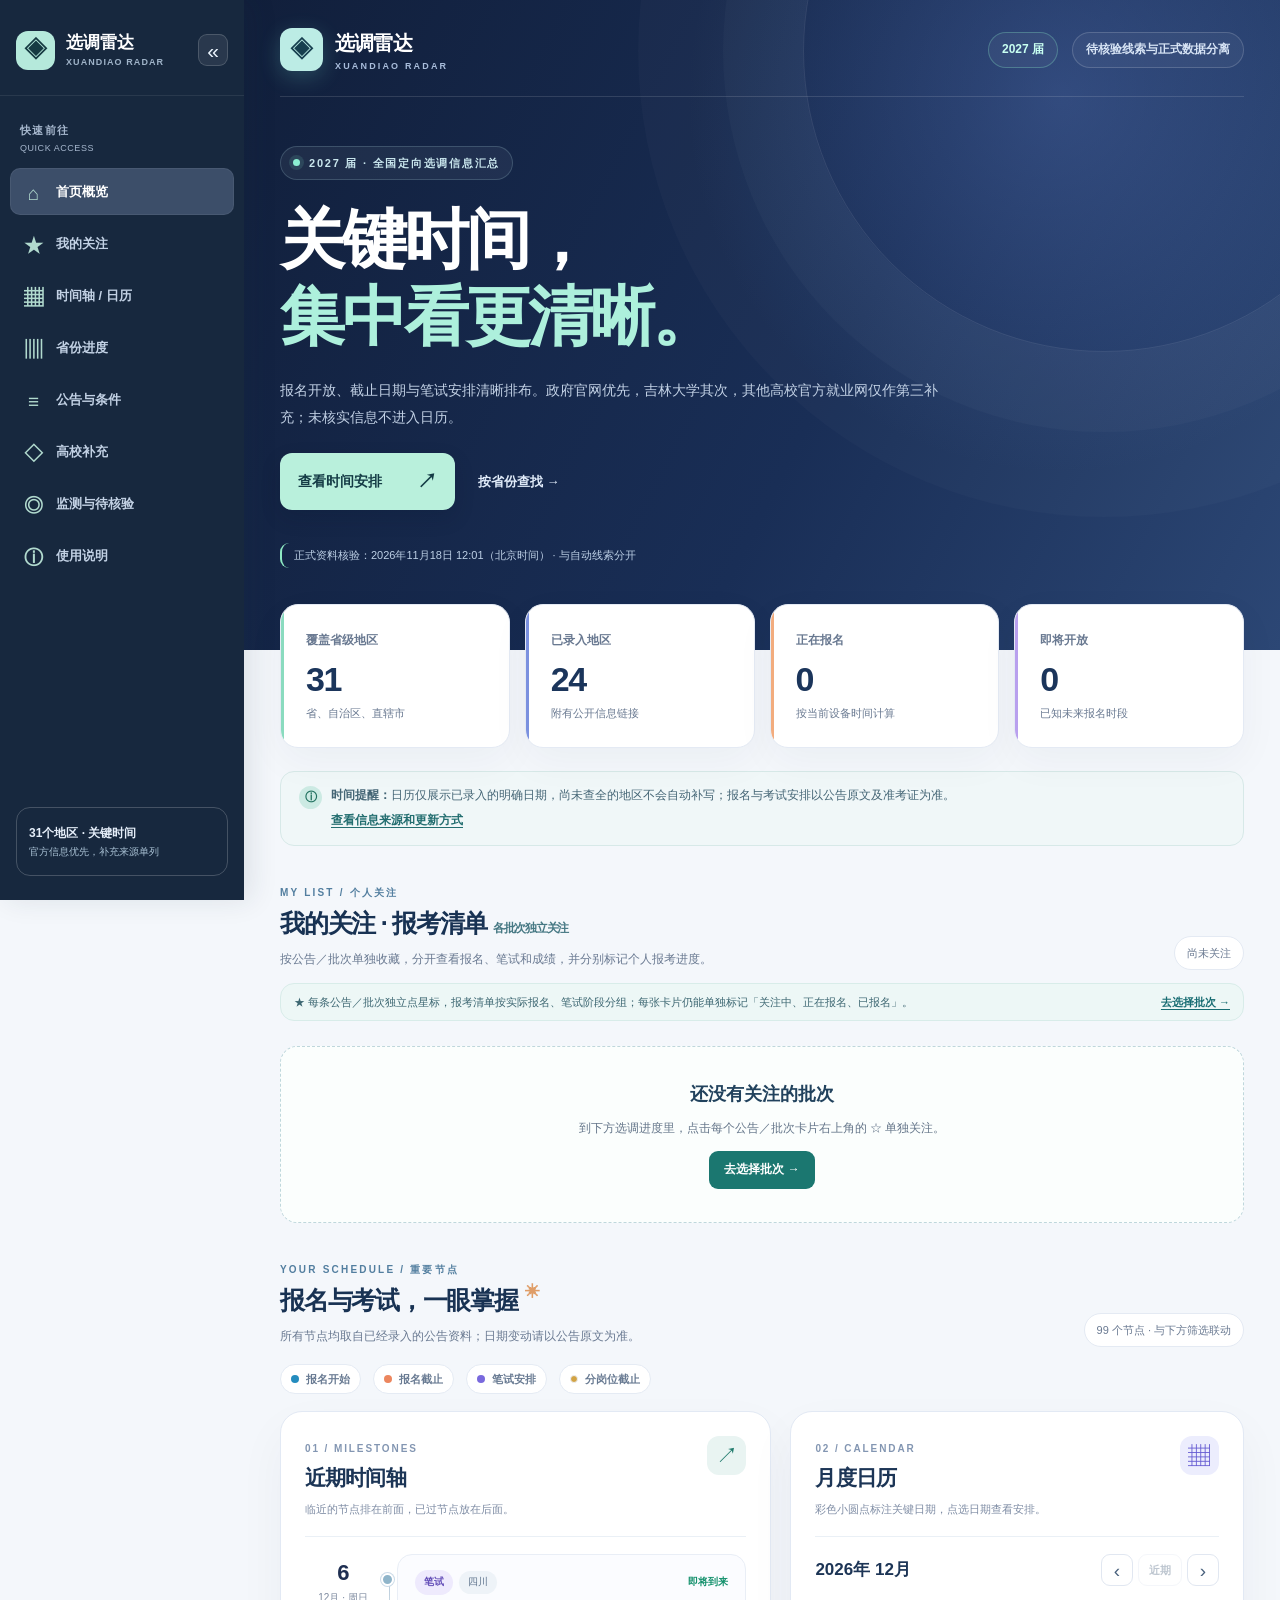
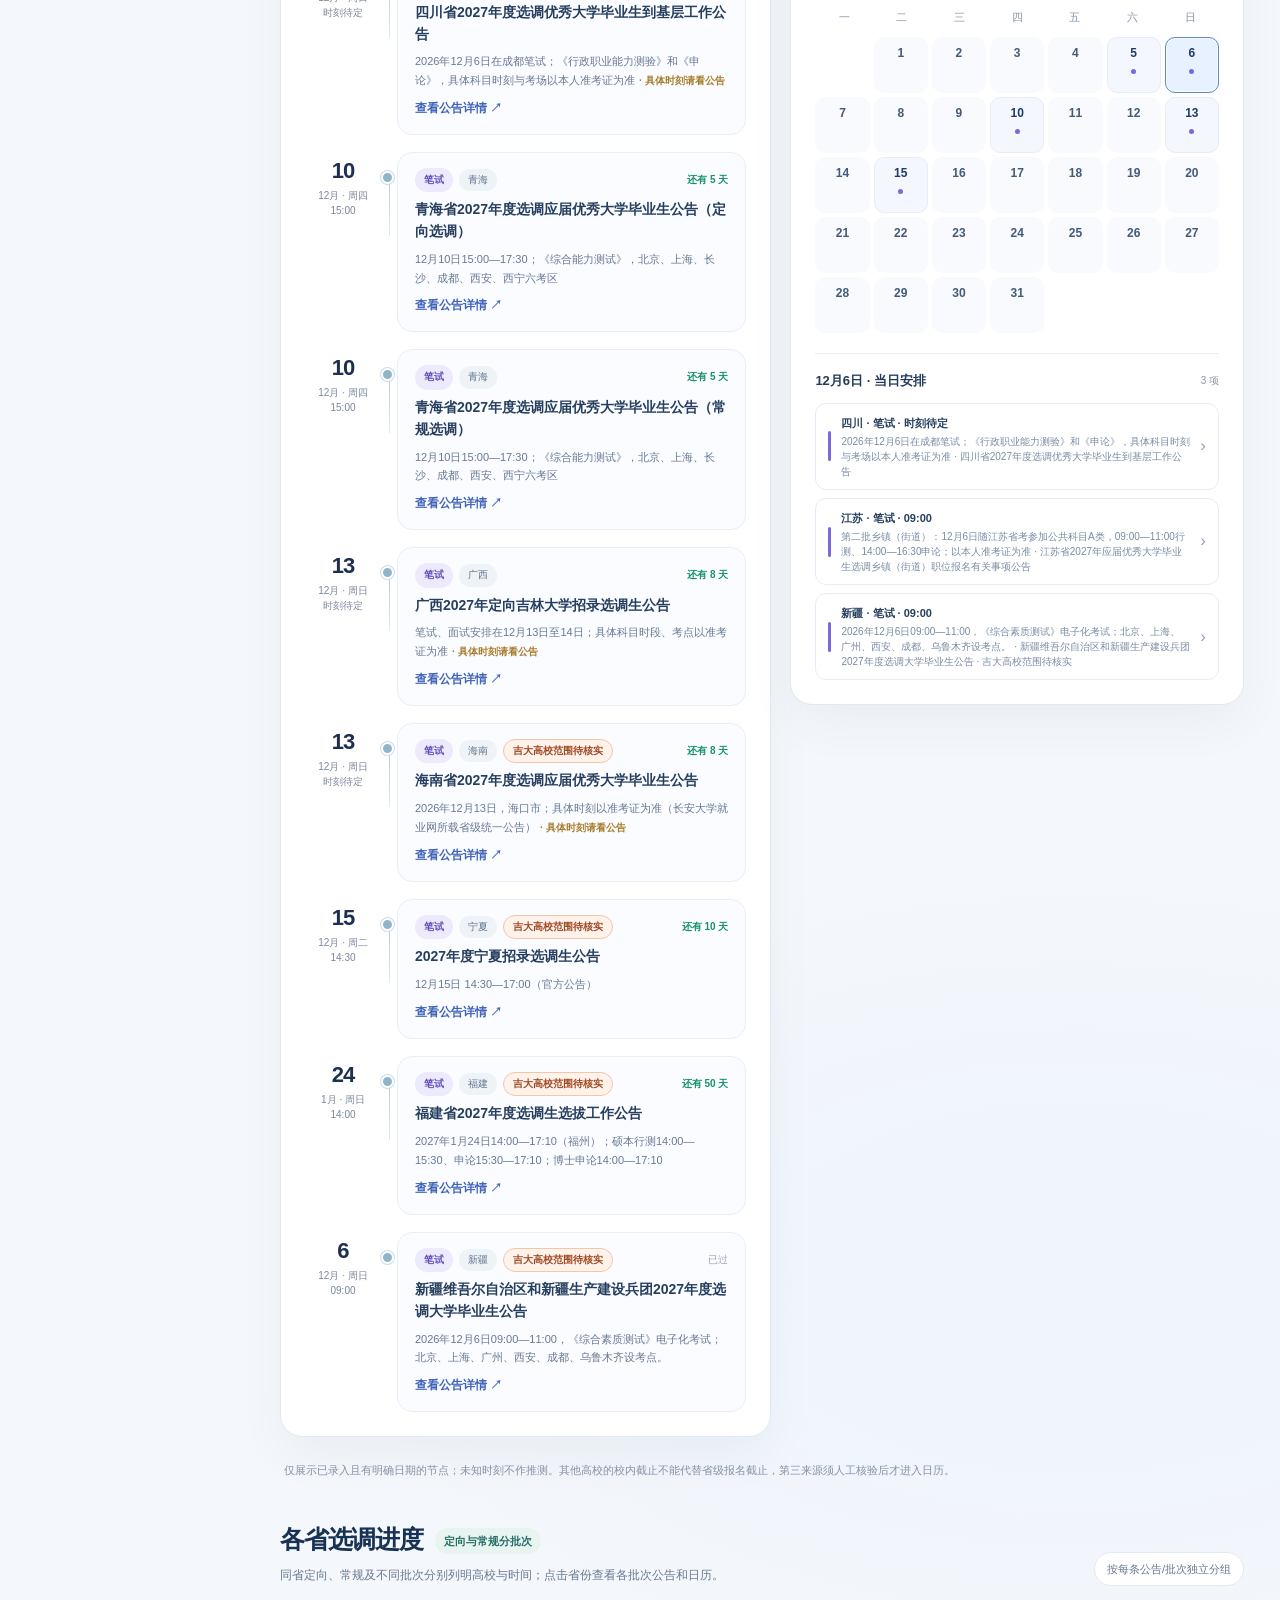
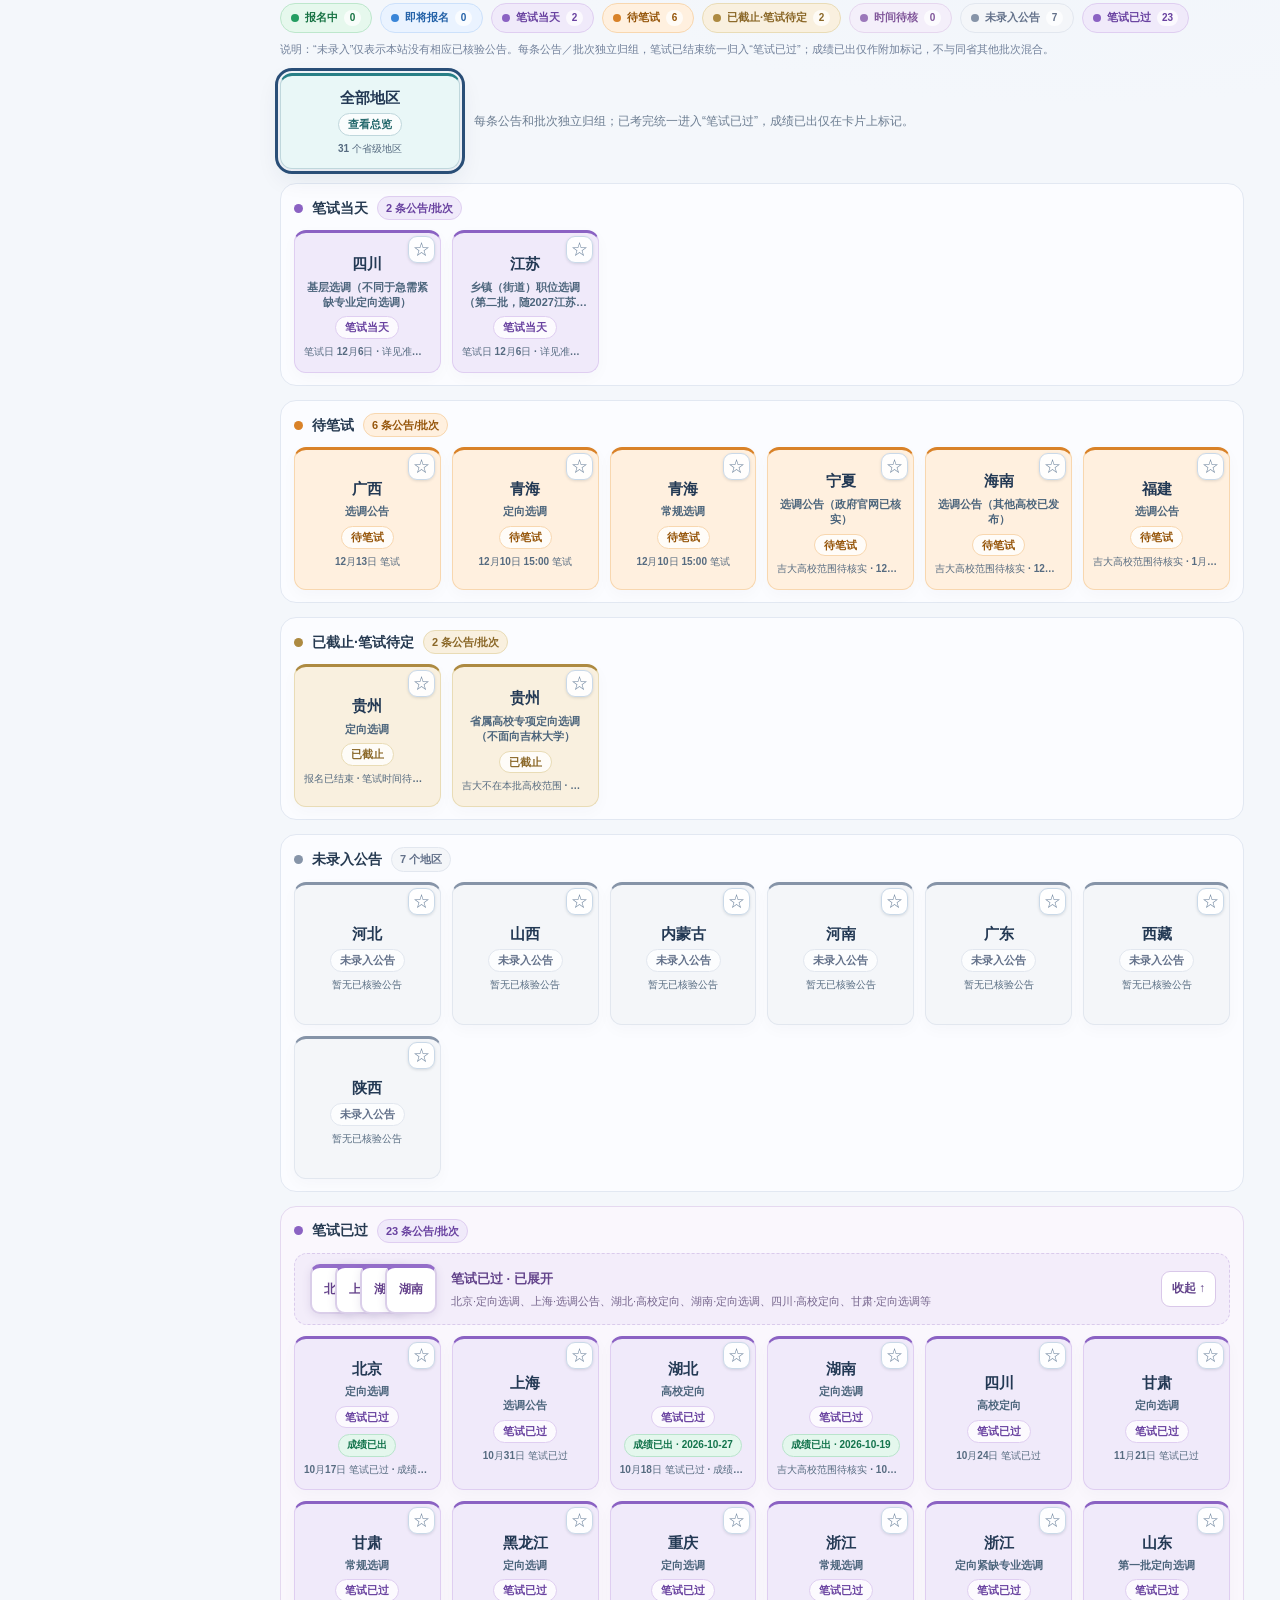
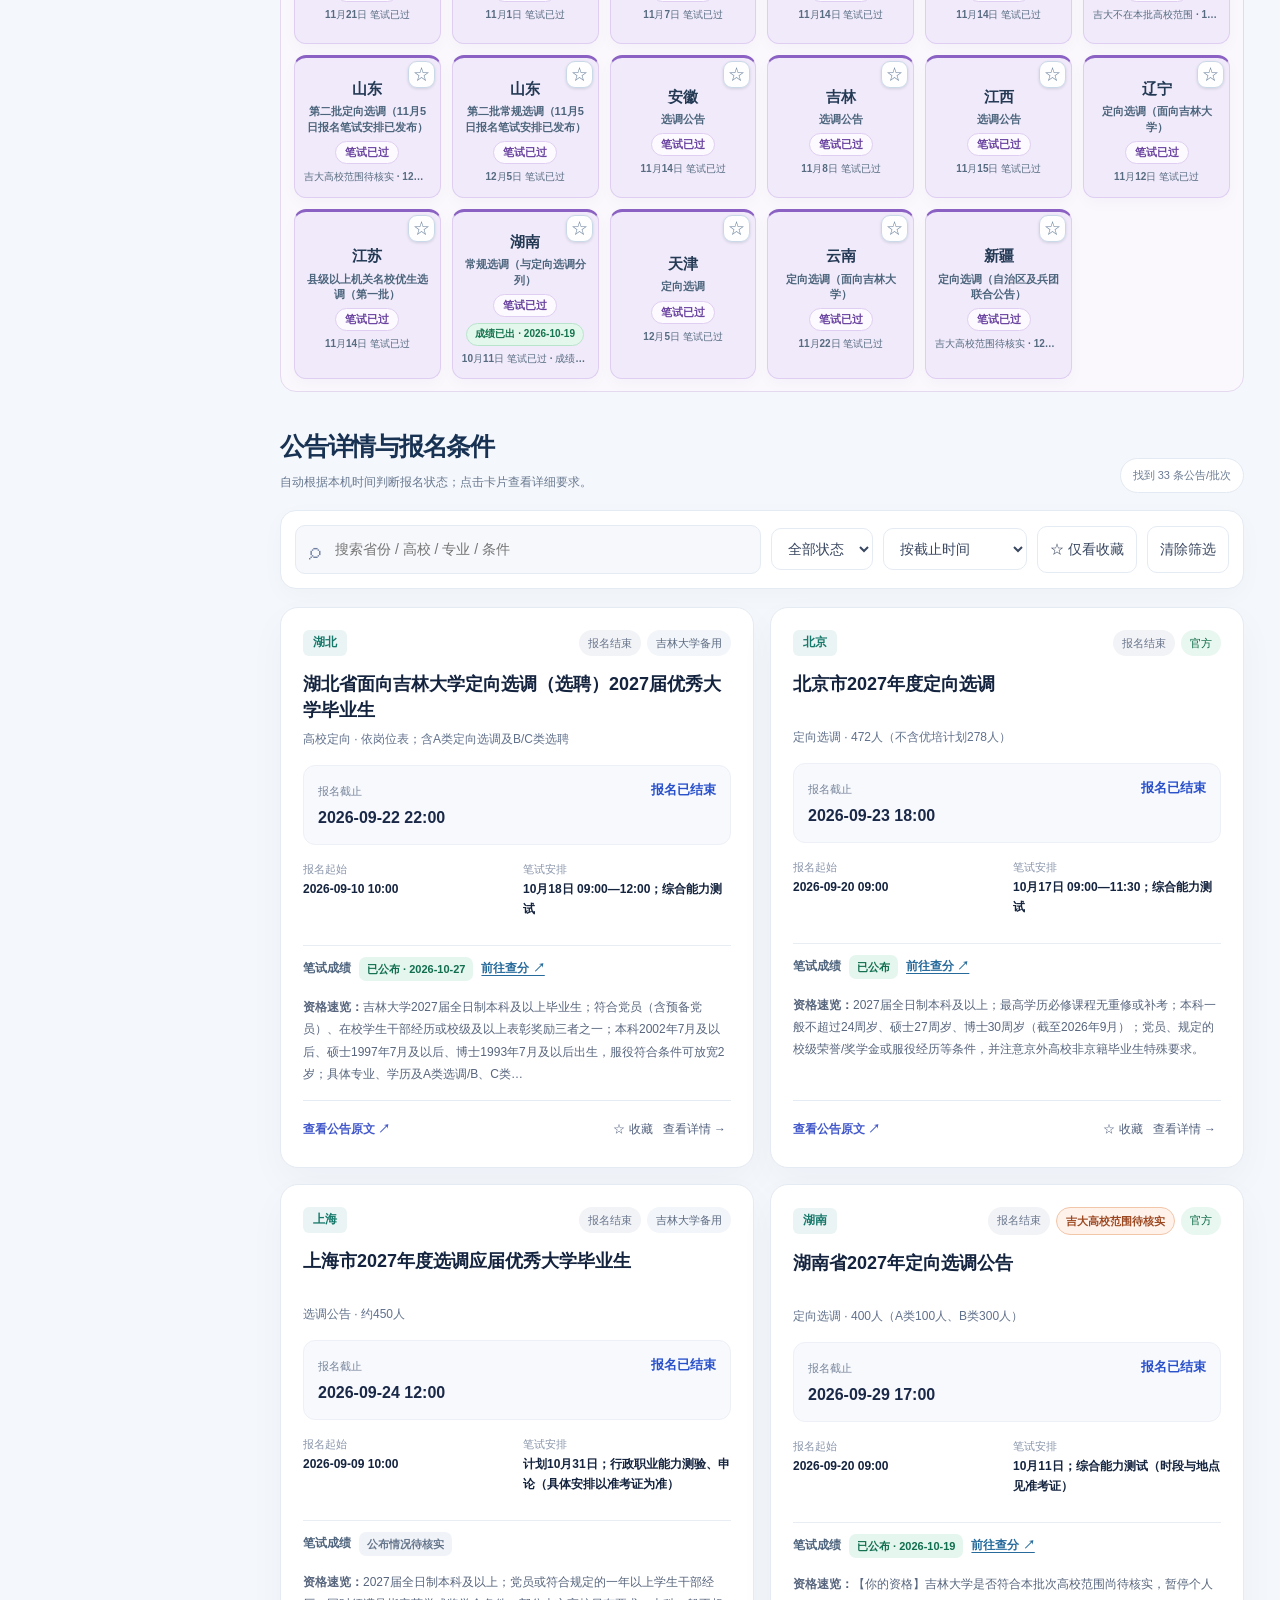
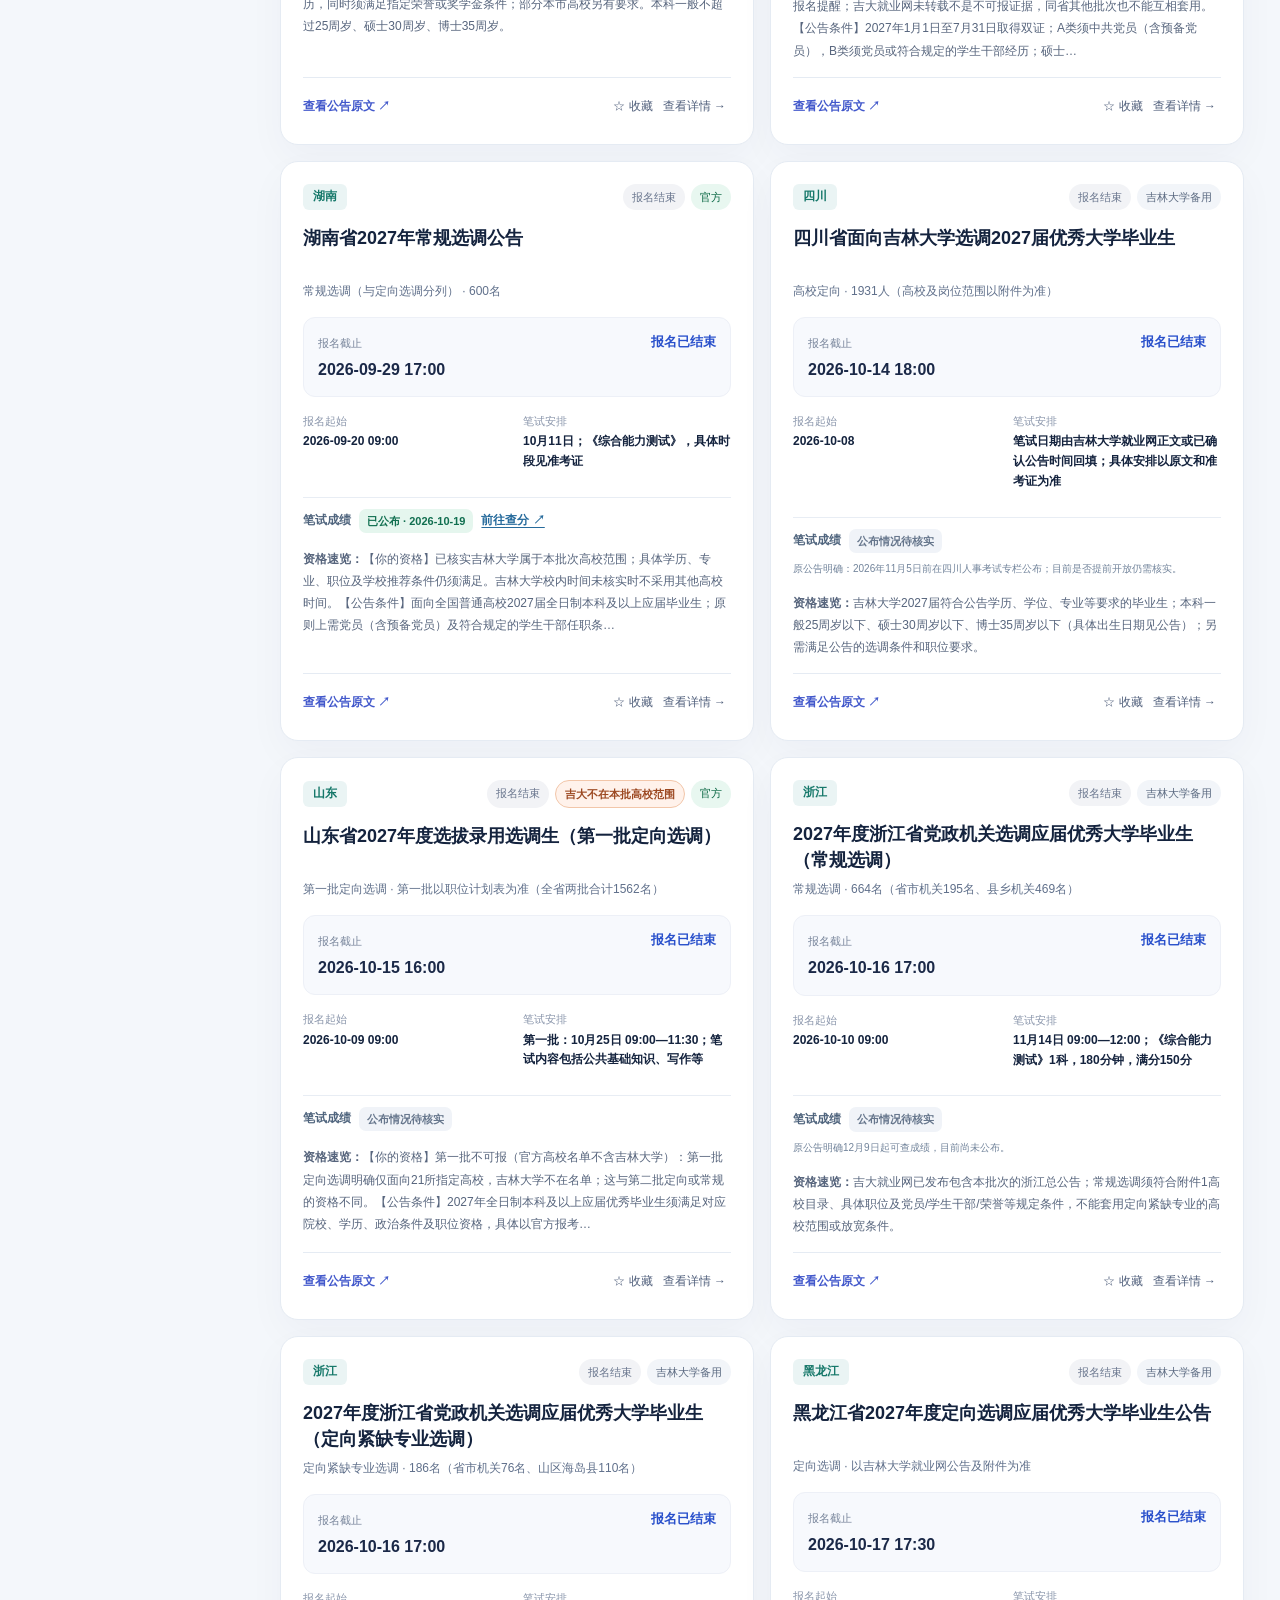
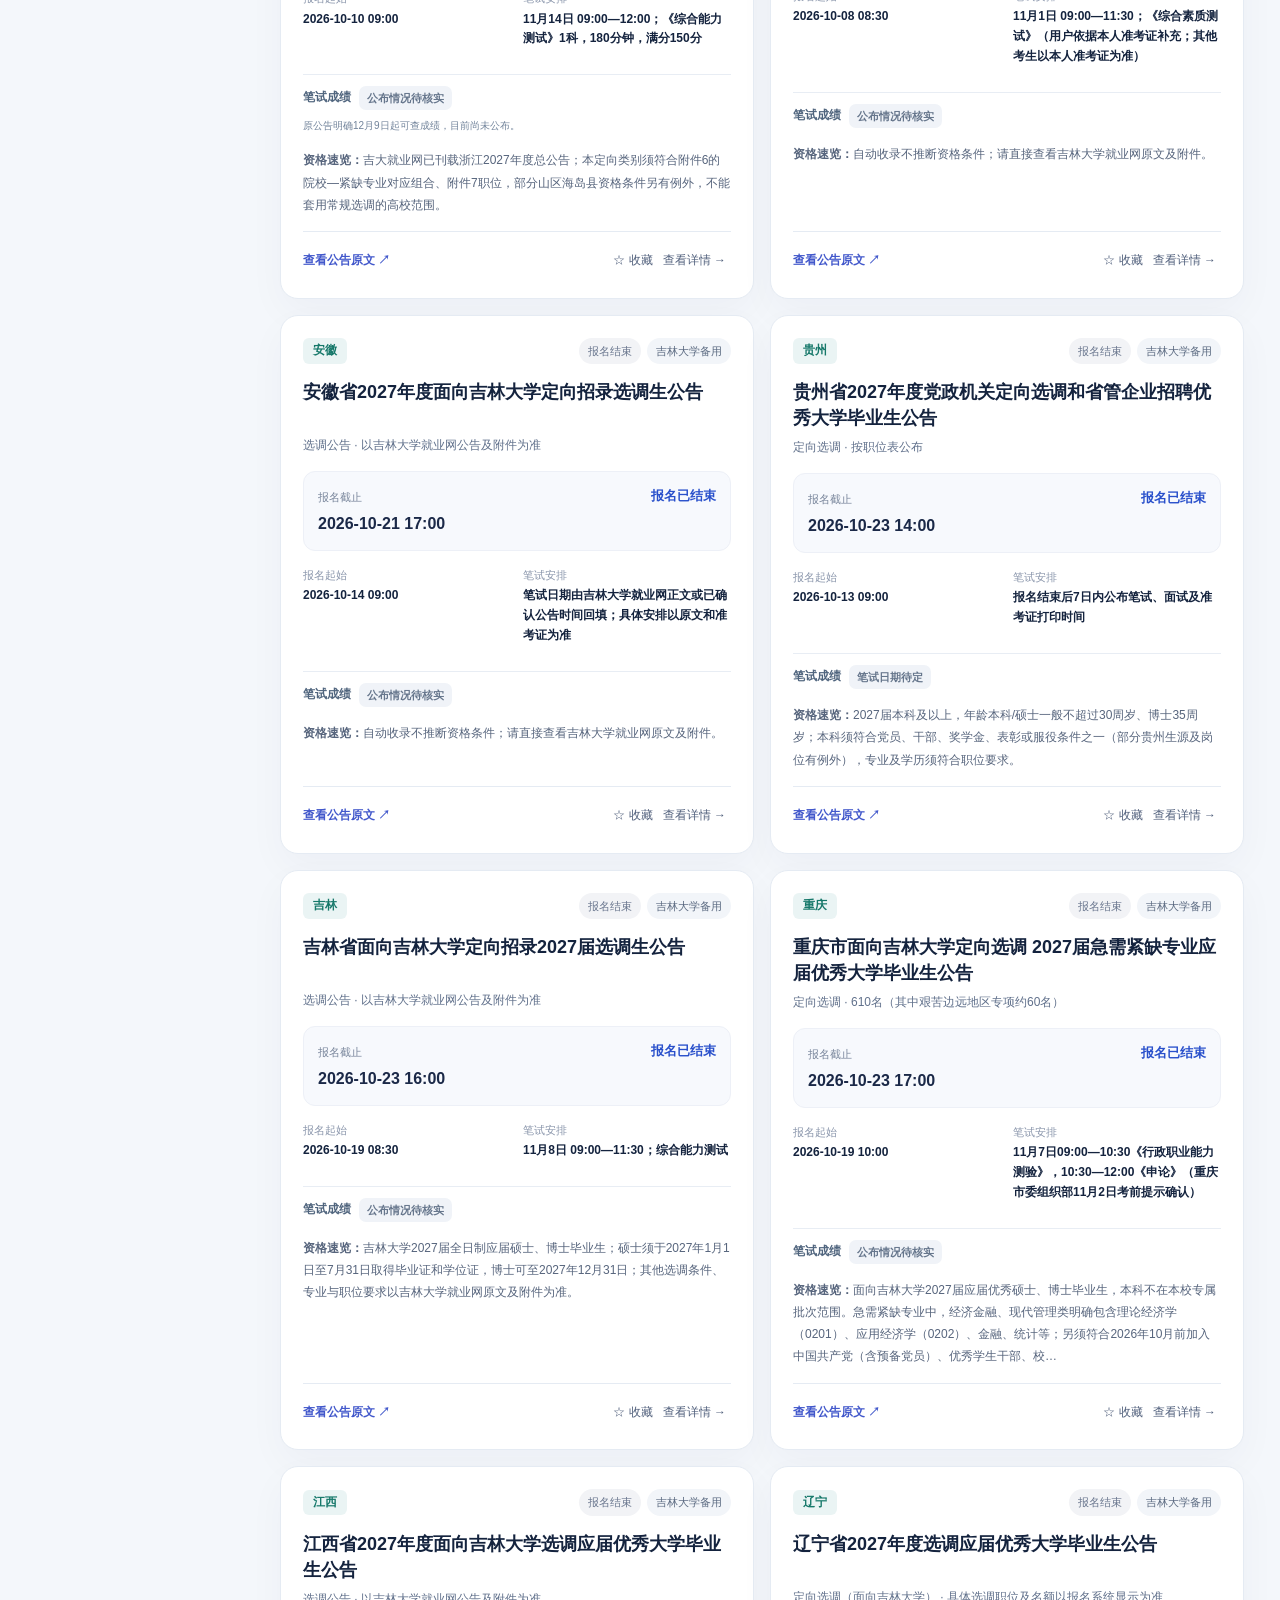
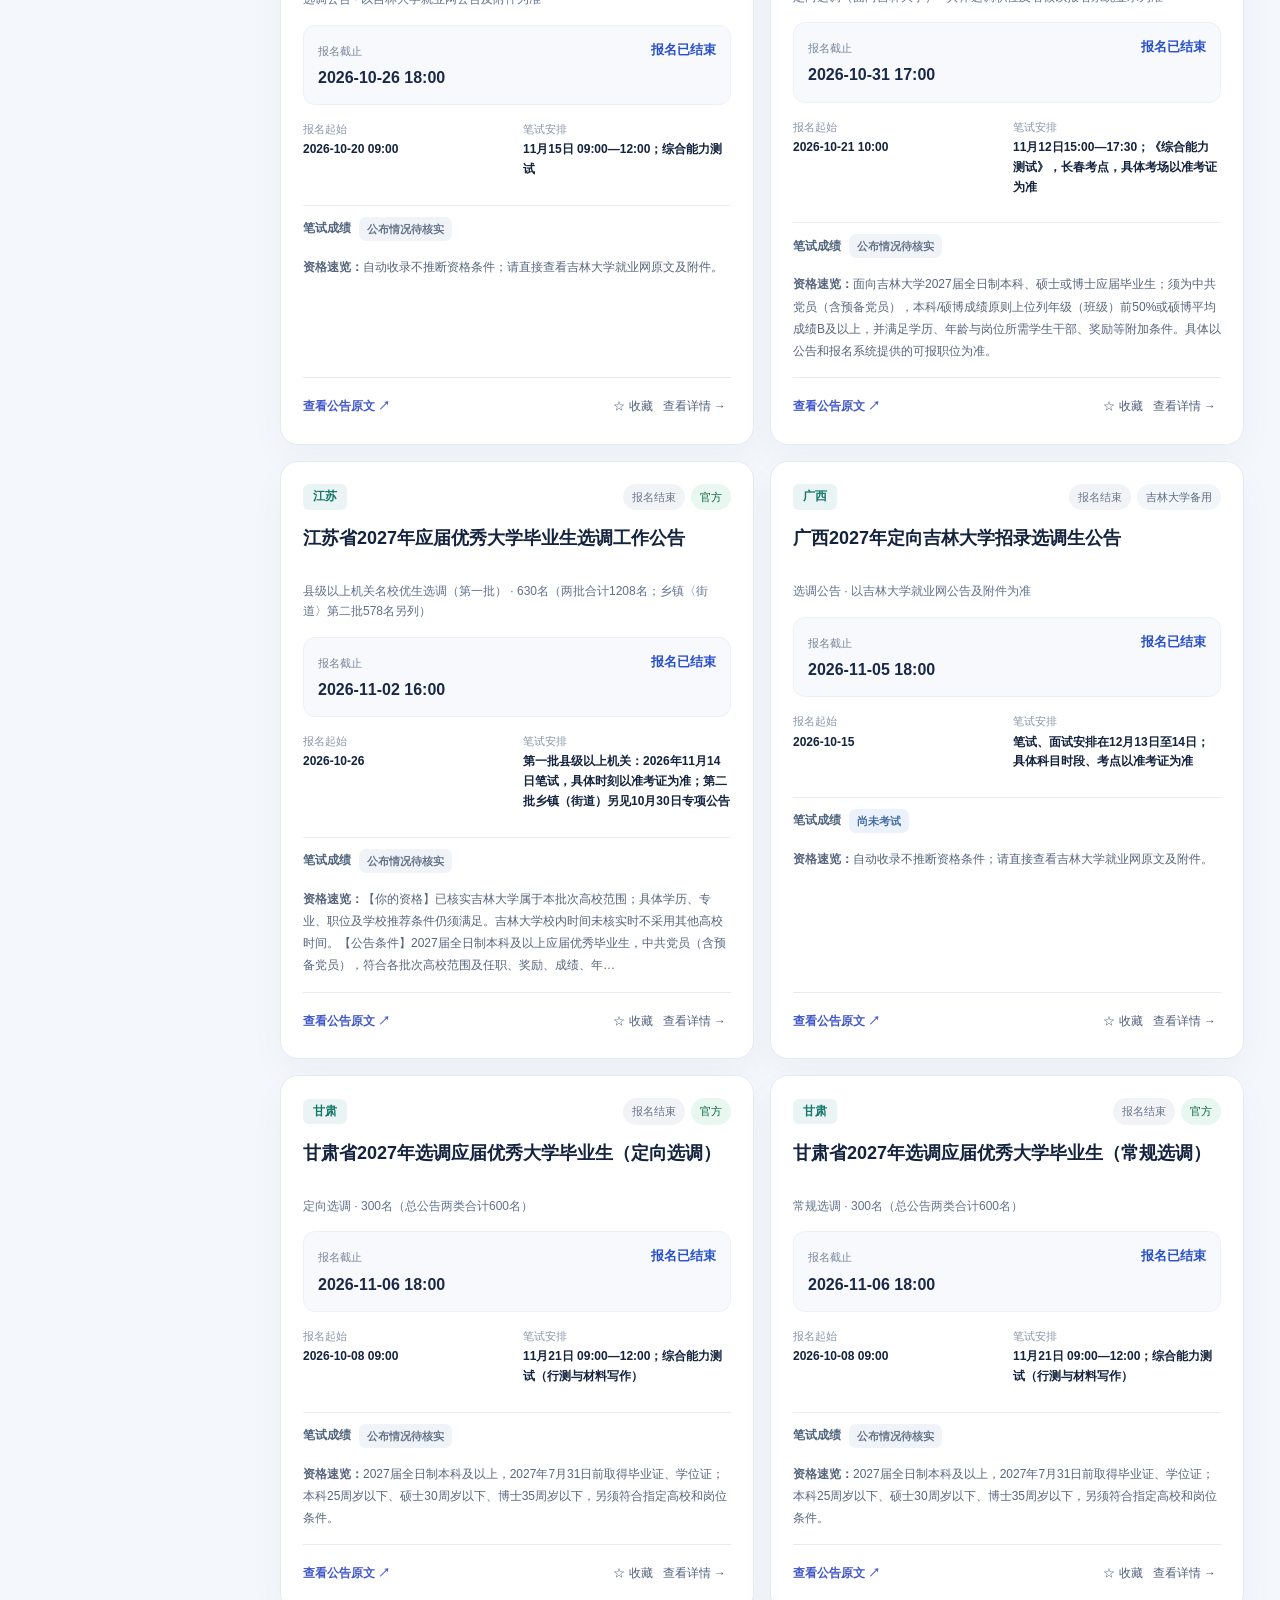
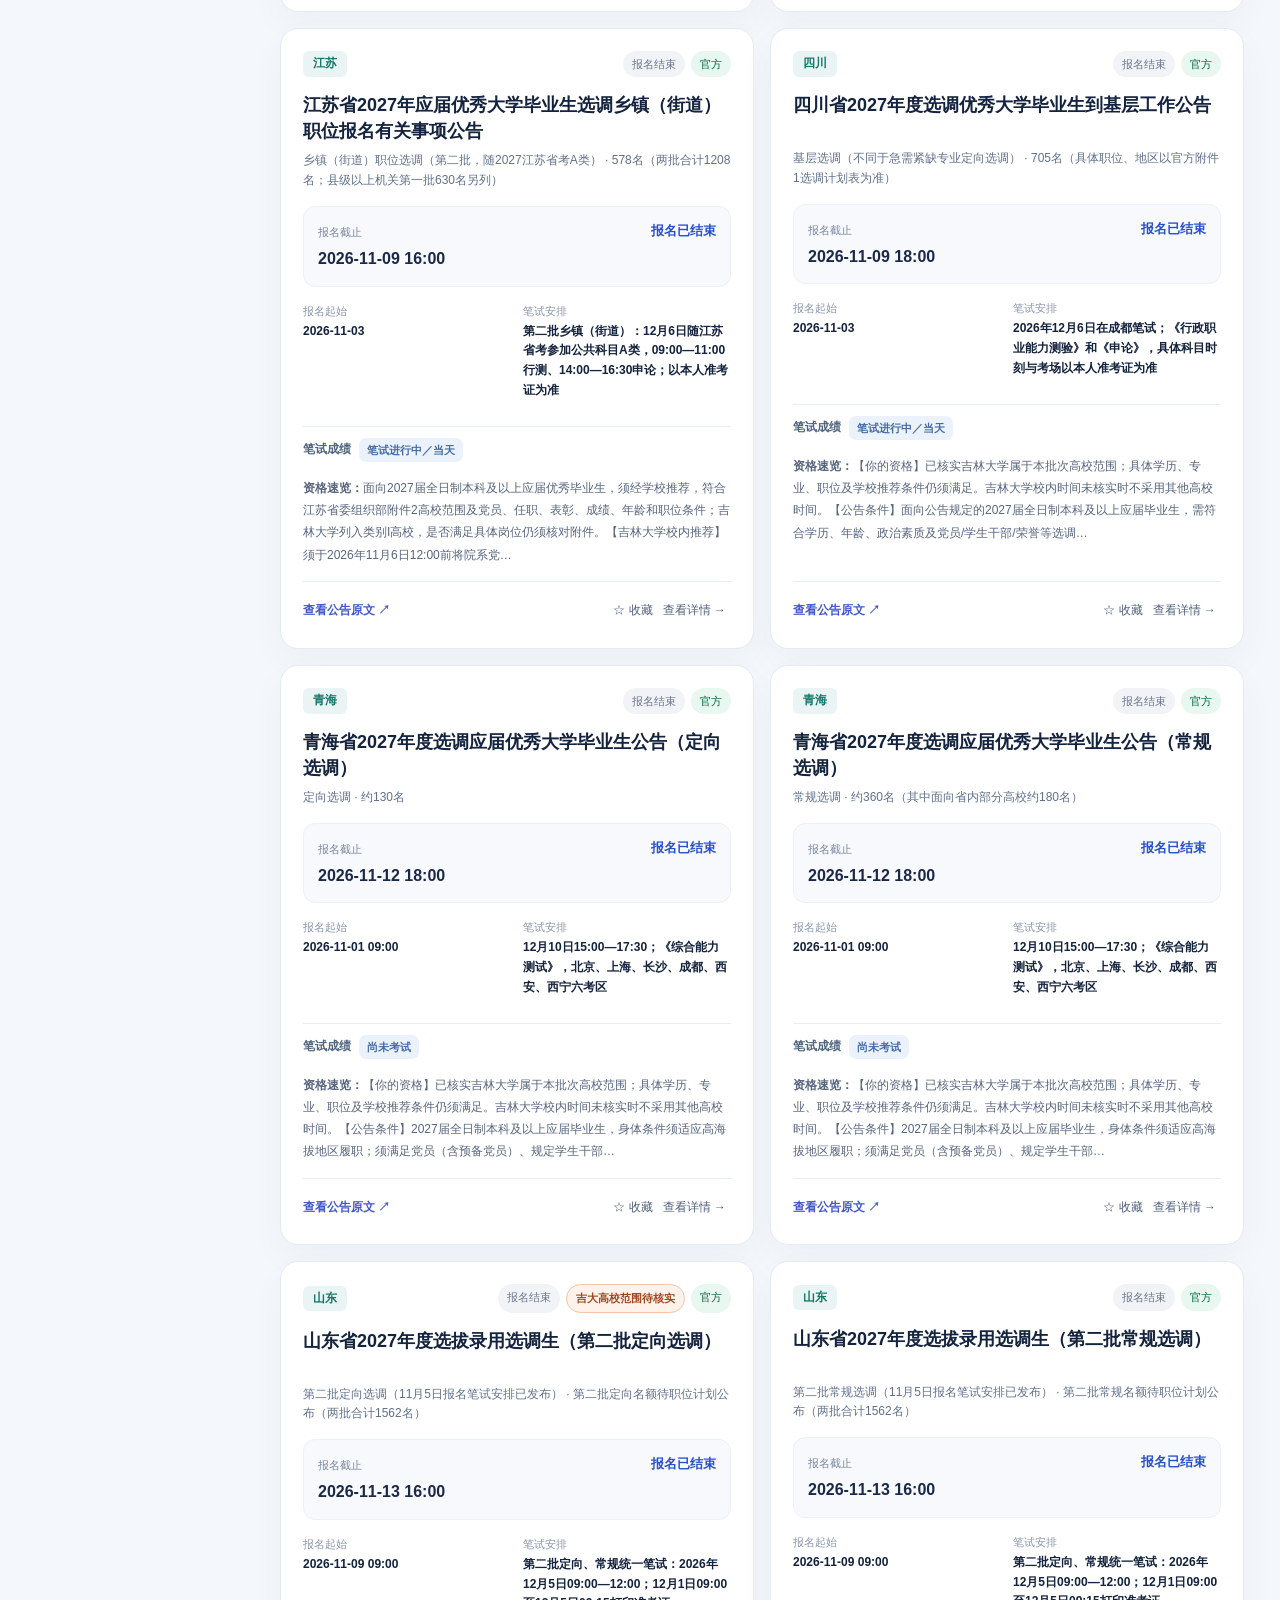
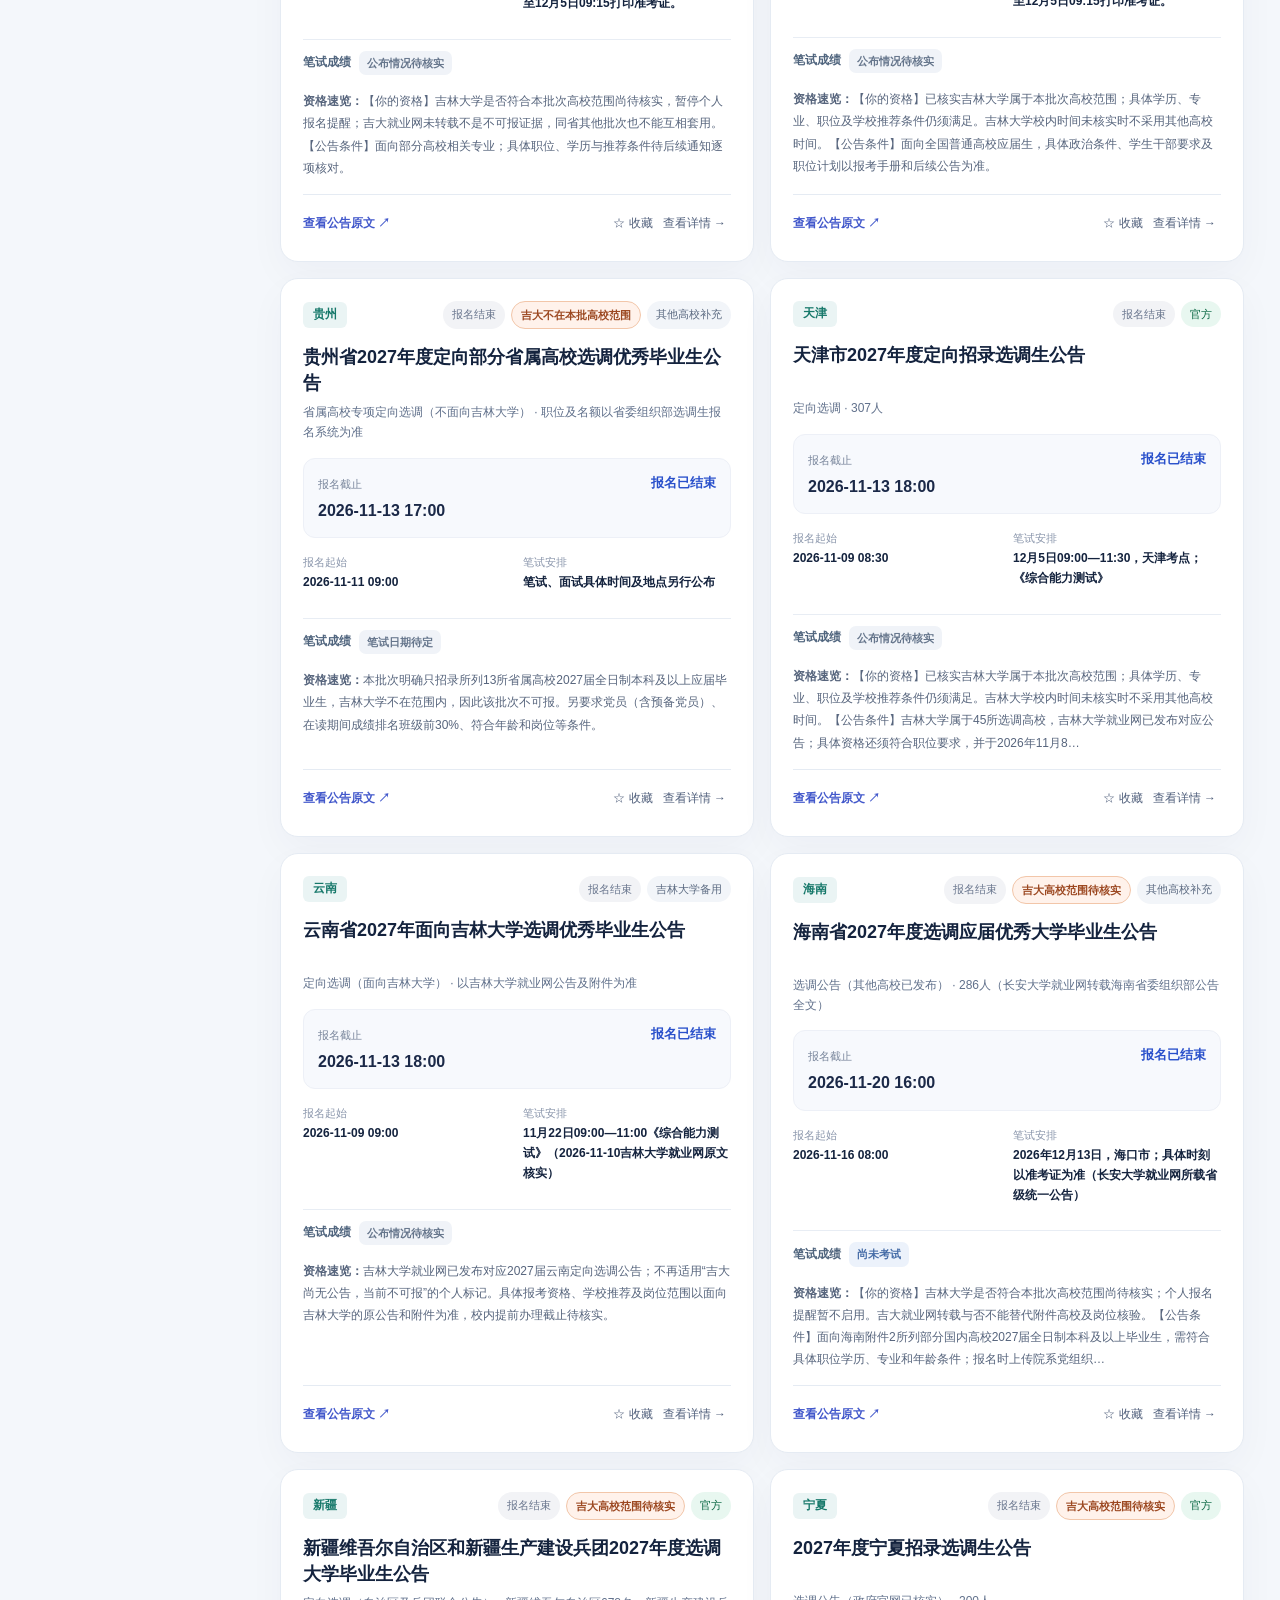
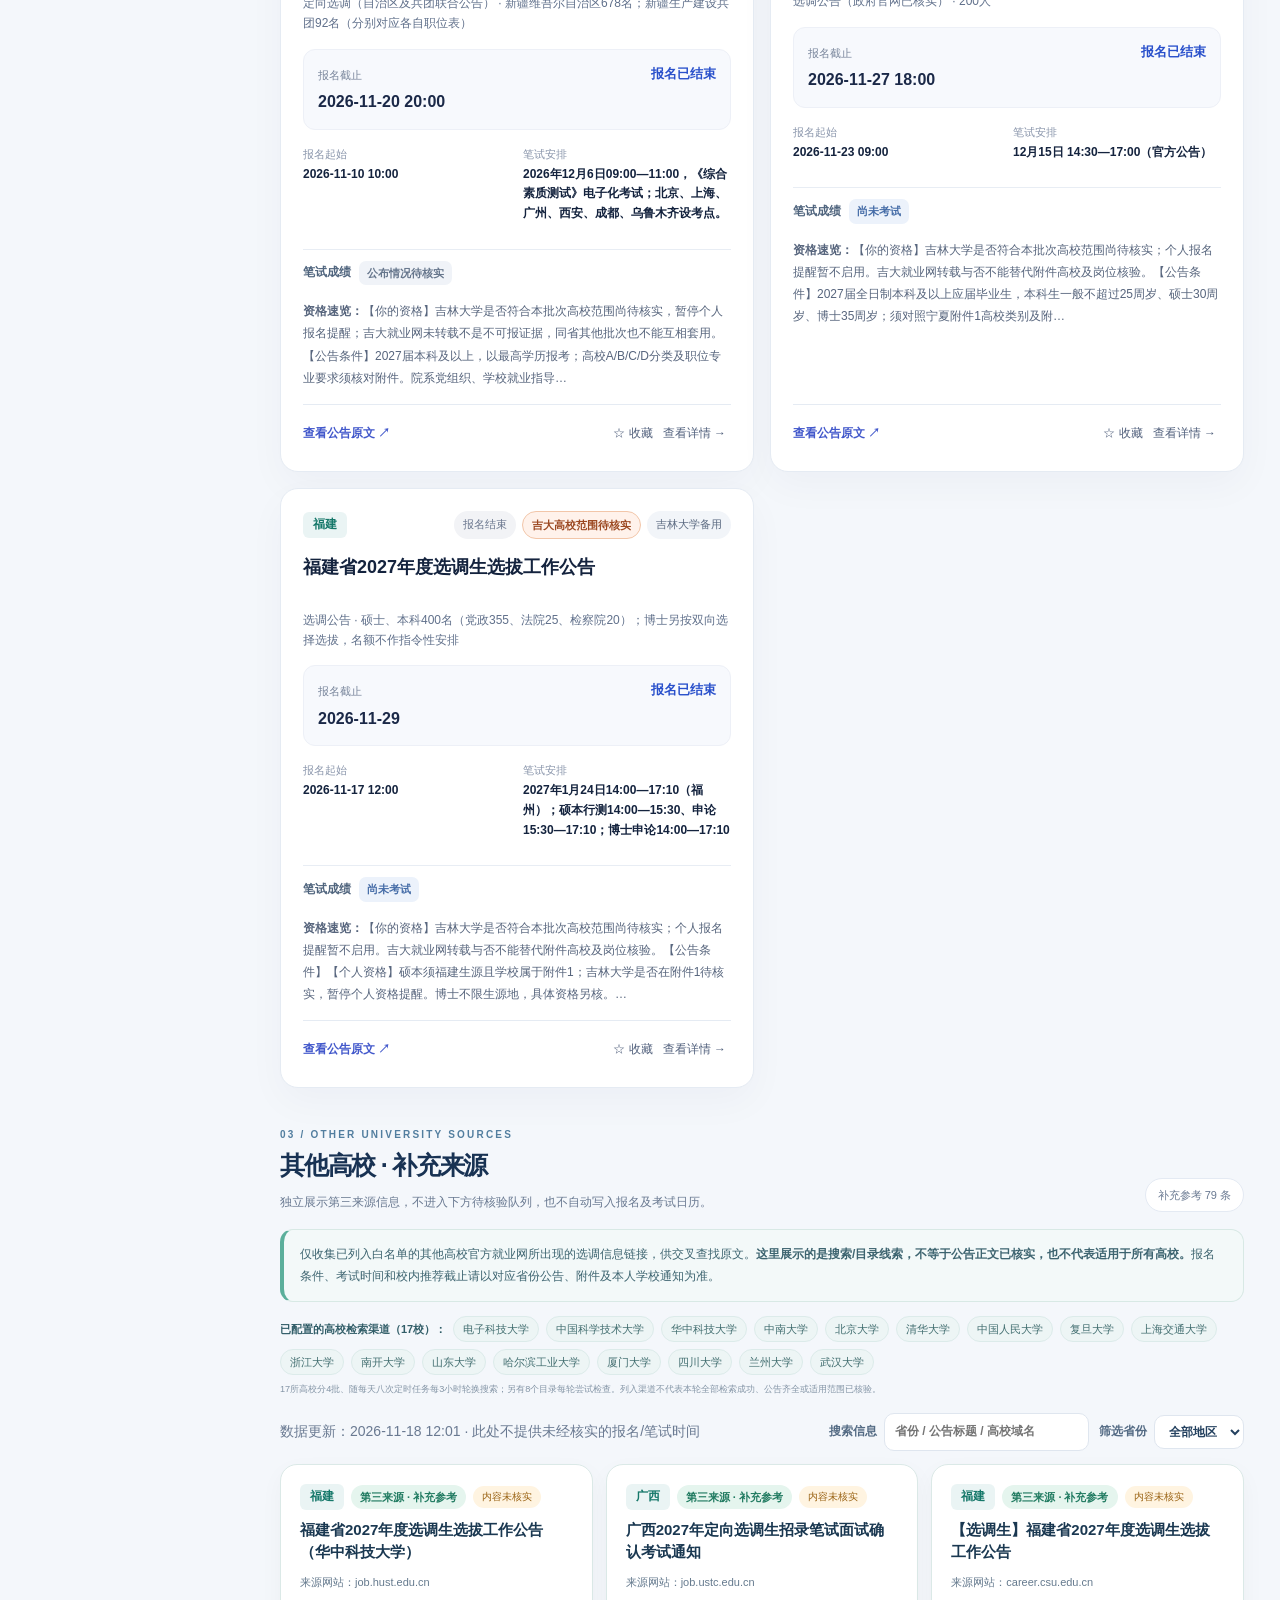
==== commit 9e590782: "chore: update monitoring and published notices" ====
--- a/index.html
+++ b/index.html
@@ -292,7 +292,7 @@
 <a href="#page-top" class="back-to-top" id="backToTop" aria-label="返回页面顶部">↑ 返回顶部</a>
 <div id="modalRoot"></div>
 <script>
-const SEED_DATA_PLACEHOLDER = {"edition":"2027届","asOf":"2026-11-17T11:58:14+08:00","notice":"来源按政府官网、吉林大学就业网、经批准的其他高校官方就业网三级查找。吉林大学就业网发现的2027届选调通知自动进入正式数据，无需人工二次核验；系统会从吉大正文自动提取明确的报名起止和笔试日期，未明确的时刻或条件不作猜测。政府来源候选和其他高校第三来源仍按原规则处理。省级政府官方公告、附件或经逐条人工核验的可信高校官方材料明确吉林大学属于对应批次高校范围时，即可标记吉大高校范围符合，无需等待吉林大学就业网发布；学历、专业、职位及学校推荐等仍须逐项满足。后续吉林大学对应公告仅补充来源、校内流程和时间。高校范围未确认的批次继续列入全国总表并标记待核实、暂停个人提醒；官方明确排除吉林大学的批次标记不可报。不得把其他高校校内截止时间当作吉林大学时间。","provinces":["北京","天津","河北","山西","内蒙古","辽宁","吉林","黑龙江","上海","江苏","浙江","安徽","福建","江西","山东","河南","湖北","湖南","广东","广西","海南","重庆","四川","贵州","云南","西藏","陕西","甘肃","青海","宁夏","新疆"],"records":[{"province":"北京","title":"北京市2027年度定向选调","type":"定向选调","count":"472人（不含优培计划278人）","published":"2026-09-10","start":"2026-09-20T09:00:00+08:00","end":"2026-09-23T18:00:00+08:00","exam":"2026-10-17T09:00:00+08:00","examEnd":"2026-10-17T11:30:00+08:00","examText":"10月17日 09:00—11:30；综合能力测试","school":"43所双一流高校及25所高校的双一流学科；以附件名单为准。","eligibility":"2027届全日制本科及以上；最高学历必修课程无重修或补考；本科一般不超过24周岁、硕士27周岁、博士30周岁（截至2026年9月）；党员、规定的校级荣誉/奖学金或服役经历等条件，并注意京外高校非京籍毕业生特殊要求。","notes":"报名后须按要求通过学校组织推荐；部分优培计划岗位流程与定向选调不同。","source":"https://www.beijing.gov.cn/cs/gncs/zcwj/202609/t20260910_4858513.html","sourceName":"北京市人民政府官方公告","sourceType":"官方","verified":"2026-10-25","sourceTier":"government","scoreStatus":"published","scoreCheckedAt":"2026-10-29","scoreEvidenceUrl":"https://gzw.beijing.gov.cn/xxfb/tzgg/202610/t20261028_4921730.html","scoreQueryUrl":"https://rsj.beijing.gov.cn/ywsite/bjpta/","scoreSourceName":"北京市国资委2026-10-28官方资格复审通知及北京市2027年度定向选调公告","scoreNote":"10月28日北京市国资委已发布按笔试成绩确定的资格复审名单，且要求提交笔试成绩通知书；原招录公告规定10月28日后查询。可以认定成绩已供相关考生使用，但全市统一开放的准确日期尚未独立核实，故不填成绩发布日期。"},{"province":"上海","title":"上海市2027年度选调应届优秀大学毕业生","type":"选调公告","count":"约450人","published":"2026-09-08","start":"2026-09-09T10:00:00+08:00","end":"2026-09-24T12:00:00+08:00","exam":"2026-10-31T00:00:00+08:00","examEnd":"","examText":"计划10月31日；行政职业能力测验、申论（具体安排以准考证为准）","school":"44所高校、30所高校双一流学科硕士及以上、22所上海高校特别优秀毕业生及部分新型研究型大学；详见附件。","eligibility":"2027届全日制本科及以上；党员或符合规定的一年以上学生干部经历，同时须满足指定荣誉或奖学金条件；部分本市高校另有要求。本科一般不超过25周岁、硕士30周岁、博士35周岁。","notes":"吉林大学就业网刊有市委组织部发布的选调公告；报名及校内推荐流程应以对应公告、附件和吉林大学具体安排为准，其他学校另核对本校推荐流程。","source":"https://jdjywpt.jlu.edu.cn/portal/xdsgz/article/details?id=a4e2b5a3d3bd497bb276fe770accefc5","sourceName":"吉林大学就业网转载公告（备用）","sourceType":"吉林大学备用","verified":"2026-09-21","sourceTier":"jlu_fallback","examDateOnly":true},{"province":"湖北","title":"湖北省面向吉林大学定向选调（选聘）2027届优秀大学毕业生","type":"高校定向","count":"依岗位表；含A类定向选调及B/C类选聘","published":"2026-09-10","start":"2026-09-10T10:00:00+08:00","end":"2026-09-22T22:00:00+08:00","exam":"2026-10-18T09:00:00+08:00","examEnd":"2026-10-18T12:00:00+08:00","examText":"10月18日 09:00—12:00；综合能力测试","school":"仅面向吉林大学2027届全日制本科及以上优秀毕业生；其他高校请查其专属公告，不能套用本条资格条件。","eligibility":"吉林大学2027届全日制本科及以上毕业生；符合党员（含预备党员）、在校学生干部经历或校级及以上表彰奖励三者之一；本科2002年7月及以后、硕士1997年7月及以后、博士1993年7月及以后出生，服役符合条件可放宽2岁；具体专业、学历及A类选调/B、C类选聘以公告和职位表为准。","notes":"本条为湖北省委组织部面向吉林大学的公告，经吉林大学就业网发布；学校审核流程须按吉林大学通知执行，不使用山东大学的校内审核时间。网上报名截至9月22日22:00，缴费确认截至9月26日22:00。","source":"https://jdjywpt.jlu.edu.cn/portal/xdsgz/article/details?id=058c8c90ce8a4515869929f638739fee","sourceName":"吉林大学就业网转载公告（备用）","sourceType":"吉林大学备用","verified":"2026-09-21","sourceTier":"jlu_fallback","scoreStatus":"published","scoreCheckedAt":"2026-10-29","scoreEvidenceUrl":"https://www.gemu.cn/zhaokao/151976.html","scoreQueryUrl":"https://hbdxxd.oumakspt.com:5700","scoreSourceName":"格木教育10月27日成绩入口信息、湖北华图交叉核对；考务平台网址经华东师范大学官方高校公告确认","scoreNote":"10月27日招考资讯显示成绩已可查询，另有招考平台称查询通道开放；湖北省官方独立成绩发布通知本轮未检索到，日期按公开查询资讯记载，考生以考务平台本人账户显示为准。","scorePublishedAt":"2026-10-27"},{"province":"湖南","title":"湖南省2027年定向选调公告","type":"定向选调","count":"400人（A类100人、B类300人）","published":"2026-09-18","start":"2026-09-20T09:00:00+08:00","end":"2026-09-29T17:00:00+08:00","exam":"2026-10-11T00:00:00+08:00","examEnd":"","examText":"10月11日；综合能力测试（时段与地点见准考证）","school":"A类面向45所高校硕士及以上，B类面向147所高校本科及以上；详见附件。","eligibility":"【你的资格】吉林大学是否符合本批次高校范围尚待核实，暂停个人报名提醒；吉大就业网未转载不是不可报证据，同省其他批次也不能互相套用。【公告条件】2027年1月1日至7月31日取得双证；A类须中共党员（含预备党员），B类须党员或符合规定的学生干部经历；硕士1998年9月及以后出生；满足具体职位专业要求。","notes":"经学校推荐后报名。A、B类只能选报其一，每人限一个岗位；与湖南常规选调是两份不同公告。 【2026-10-30招录进展】湖南省委组织部公布拟考察对象名单（含A、B类定向选调及常规选调）；拟考察对象确认填报时间为10月30日11:00至10月31日11:00，此为考察信息填报时间，并非新一轮报名；考察具体时间待通知。官方进展：https://rst.hunan.gov.cn/rst/hnrsksw/c103094/202610/t20261030_34091491.html","source":"https://rst.hunan.gov.cn/rst/hnrsksw/c103127/c103096/202609/t20260918_34067738.html","sourceName":"湖南人事考试网官方公告","sourceType":"官方","verified":"2026-10-25","sourceTier":"government","personalEligibility":"ineligible_no_jlu","scoreStatus":"published","scoreCheckedAt":"2026-10-29","scoreEvidenceUrl":"https://rst.hunan.gov.cn/rst/hnrsksw/c103103/gwy2026/202610/t20261019_34083777.html","scoreQueryUrl":"https://rst.hunan.gov.cn/rst/hnrsksw/rskswsy.html","scoreSourceName":"湖南省人事考试院官方成绩发布公告","scoreNote":"10月19日湖南省人事考试院统一发布2027年选调生选拔笔试成绩；同时覆盖定向选调与常规选调，成绩须登录本人账号查询。","scorePublishedAt":"2026-10-19","personalMatchKeywords":["定向"],"examDateOnly":true},{"province":"四川","title":"四川省面向吉林大学选调2027届优秀大学毕业生","type":"高校定向","count":"1931人（高校及岗位范围以附件为准）","published":"2026-09-20","start":"2026-10-08T00:00:00+08:00","end":"2026-10-14T18:00:00+08:00","exam":"2026-10-24T00:00:00+08:00","examEnd":"","examText":"笔试日期由吉林大学就业网正文或已确认公告时间回填；具体安排以原文和准考证为准","school":"面向吉林大学2027届相应学历毕业生，且对本科、研究生专业及部分地区有分类要求；完整专业范围和职位以公告及附件为准。不可套用南开大学专属公告。","eligibility":"吉林大学2027届符合公告学历、学位、专业等要求的毕业生；本科一般25周岁以下、硕士30周岁以下、博士35周岁以下（具体出生日期见公告）；另需满足公告的选调条件和职位要求。","notes":"吉林大学版本由吉林大学就业网发布；报名公告仅写10月8日开始，未列具体开放时刻；10月14日18:00截止，10月24日笔试；推荐表在资格初审通过后按吉林大学通知办理，不沿用南开大学流程。","source":"https://jdjywpt.jlu.edu.cn/portal/xdsgz/article/details?id=59f2c91d171843309a5d561c9e5f7d2f","sourceName":"吉林大学就业网转载公告（备用）","sourceType":"吉林大学备用","verified":"2026-09-21","sourceTier":"jlu_fallback","autoParsedAt":"2026-10-24T22:48:45+08:00","autoParsedFrom":"https://jdjyw.jlu.edu.cn/portal/article/details?id=59f2c91d171843309a5d561c9e5f7d2f","autoParsedContext":"除公职的或公务员（参照公务员法管理机关〈单位〉工作人员）被辞退未满5年的；7.被依法列为失信联合惩戒对象的；8.在各级公务员招考中被认定有舞弊等严重违反录用纪律行为的；9.具有法律法规规定不得录用为公务员的其他情形的。 三、选调程序 （一）报名和资格初审 1. 网上报名。符合选调范围、资格条件的考生，认真阅读公告后，于2026年10月8日至10月14日18:00登录四川省人力资源和社会保障厅官网“人事考试”专栏（https://scpta.com.cn/），按网络提示如实、准确、完整填写《四川省2027届急需紧缺专","startDateOnly":true,"timingFallbackNote":"报名10月8日开始（公告未列具体开放时刻），10月14日18:00截止；笔试10月24日。","examDateOnly":true,"scoreExpectedText":"原公告明确：2026年11月5日前在四川人事考试专栏公布；目前是否提前开放仍需核实。","scoreCheckedAt":"2026-10-29"},{"province":"四川","title":"四川省2027年度选调优秀大学毕业生到基层工作公告","type":"基层选调（不同于急需紧缺专业定向选调）","count":"705名（具体职位、地区以官方附件1选调计划表为准）","published":"2026-10-28","start":"2026-11-03T00:00:00+08:00","startDateOnly":true,"end":"2026-11-09T18:00:00+08:00","exam":"2026-12-06T00:00:00+08:00","examDateOnly":true,"examEnd":"","examText":"2026年12月6日在成都笔试；《行政职业能力测验》和《申论》，具体科目时刻与考场以本人准考证为准","school":"四川基层选调面向国家部委直属、省属等高校；吉林大学属于教育部直属高校，符合本批次高校范围。具体学历、岗位、推荐条件以公告及报考指南为准；吉大校内流程待核实。","eligibility":"【你的资格】已核实吉林大学属于本批次高校范围；具体学历、专业、职位及学校推荐条件仍须满足。吉林大学校内时间未核实时不采用其他高校时间。【公告条件】面向公告规定的2027届全日制本科及以上应届毕业生，需符合学历、年龄、政治素质及党员/学生干部/荣誉等选调条件之一，并经学校推荐；具体以职位表及报考指南为准。","notes":"四川省委组织部2026年10月28日落款公告，招录705名。四川省人事考试网原文链接已从多家转载页面追溯，但本轮官方原文直连无法打开；报名11月3日开始（未公布具体开放时刻），11月9日18:00截止；11月11日18:00前缴费；12月1日至6日打印准考证；12月6日在成都笔试（具体时刻以本人准考证为准）。日期及条件对照粉笔、华图、中公教育转载的同篇省委组织部公告，并由四川日报10月29日报道交叉确认705名招录计划；官方附件原件及吉林大学对应校内公告尚待复核。注意10月29日至11月4日为四川其他公务员批次报名日程，不能套用到本基层选调。","source":"https://www.scpta.com.cn/front/News/info/d70ea76551094491ac8249c90eaf0040?t=56","sourceName":"四川省人事考试网／中共四川省委组织部公告（原文直连待复核，转载正文交叉核验）","sourceType":"官方","verified":"2026-10-29","sourceTier":"government","personalEligibility":"eligible_jlu","personalMatchKeywords":["基层"],"verificationMirrors":["https://www.fenbi.com/page/fenxiaozhaokaodetail/7/2650/470072319306752","https://sc.huatu.com/2026/1028/2062628.html","https://www.eoffcn.com/kszx/detail/2227955.html"],"jluScopeVerified":true,"jluScopeEvidenceUrl":"https://www.scpta.com.cn/front/News/info/d70ea76551094491ac8249c90eaf0040?t=56","jluScopeEvidenceNote":"四川基层选调公告明确国家各部委直属高校在高校范围内，吉林大学属于教育部直属高校；仍须核对岗位和学校推荐条件。","jluScopeCheckedAt":"2026-11-09"},{"province":"甘肃","title":"甘肃省2027年选调应届优秀大学毕业生（定向选调）","type":"定向选调","count":"300名（总公告两类合计600名）","published":"2026-09-20","start":"2026-10-08T09:00:00+08:00","end":"2026-11-06T18:00:00+08:00","exam":"2026-11-21T09:00:00+08:00","examEnd":"2026-11-21T12:00:00+08:00","examText":"11月21日 09:00—12:00；综合能力测试（行测与材料写作）","school":"定向高校范围依据甘肃省委组织部原公告附表1对应的高校名单和具体职位要求；吉林大学及专业资格须按附表核对。","eligibility":"2027届全日制本科及以上，2027年7月31日前取得毕业证、学位证；本科25周岁以下、硕士30周岁以下、博士35周岁以下，另须符合指定高校和岗位条件。","notes":"省委组织部同一总公告明确：定向300名、常规300名。本条仅为定向选调。报名10月8日9:00—11月6日18:00，11月21日9:00—12:00笔试为公告共用安排；高校与职位范围仅以本类别的附件为准。两类并非两份先后发布的公告。","source":"https://www.gszg.gov.cn/20260920/ed5b9eee0bf34865afa9f09d30c9d9a4/c.html","sourceName":"甘肃组工网官方公告","sourceType":"官方","verified":"2026-10-30","sourceTier":"government","noticeGroup":"gs2027","batchId":"targeted"},{"province":"甘肃","title":"甘肃省2027年选调应届优秀大学毕业生（常规选调）","type":"常规选调","count":"300名（总公告两类合计600名）","published":"2026-09-20","start":"2026-10-08T09:00:00+08:00","end":"2026-11-06T18:00:00+08:00","exam":"2026-11-21T09:00:00+08:00","examEnd":"2026-11-21T12:00:00+08:00","examText":"11月21日 09:00—12:00；综合能力测试（行测与材料写作）","school":"常规选调适用高校和岗位条件以甘肃省委组织部原公告附表1为准，不能沿用定向高校范围；吉林大学是否符合具体岗位仍须核对附件。","eligibility":"2027届全日制本科及以上，2027年7月31日前取得毕业证、学位证；本科25周岁以下、硕士30周岁以下、博士35周岁以下，另须符合指定高校和岗位条件。","notes":"同一总公告还设常规选调300名。本条仅对应常规选调，省级网上报名10月8日9:00—11月6日18:00、笔试11月21日9:00—12:00为两类别共用节点；高校资格、职位、材料按常规类别分别核对。","source":"https://www.gszg.gov.cn/20260920/ed5b9eee0bf34865afa9f09d30c9d9a4/c.html","sourceName":"甘肃组工网官方公告","sourceType":"官方","verified":"2026-10-30","sourceTier":"government","noticeGroup":"gs2027","batchId":"general"},{"province":"贵州","title":"贵州省2027年度党政机关定向选调和省管企业招聘优秀大学毕业生公告","type":"定向选调","count":"按职位表公布","published":"2026-09-22","start":"2026-10-13T09:00:00+08:00","end":"2026-10-23T14:00:00+08:00","exam":"","examEnd":"","examText":"报名结束后7日内公布笔试、面试及准考证打印时间","school":"42所高校所有专业及15所特色优势专业高校特定专业；以公告高校名单为准。另有省属高校专项公告，勿混淆。","eligibility":"2027届本科及以上，年龄本科/硕士一般不超过30周岁、博士35周岁；本科须符合党员、干部、奖学金、表彰或服役条件之一（部分贵州生源及岗位有例外），专业及学历须符合职位要求。","notes":"报名10月13日9:00开始；省级党政机关/省管企业10月19日14:00截止，市（州）级10月21日14:00截止，县级10月23日14:00截止。不同岗位截止不同，不能把最晚截止时间套用于全部职位。","source":"https://jdjywpt.jlu.edu.cn/portal/xdsgz/article/details?id=7e49102ce2324d3ebd3c5ff24502892d","sourceName":"吉林大学就业网转载公告（备用）","sourceType":"吉林大学备用","verified":"2026-09-22","deadlines":[{"label":"省级机关 / 省管企业","at":"2026-10-19T14:00:00+08:00"},{"label":"市（州）级机关","at":"2026-10-21T14:00:00+08:00"},{"label":"县级机关","at":"2026-10-23T14:00:00+08:00"}],"sourceTier":"jlu_fallback"},{"province":"黑龙江","title":"黑龙江省2027年度定向选调应届优秀大学毕业生公告","type":"定向选调","count":"以吉林大学就业网公告及附件为准","published":"2026-10-08","start":"2026-10-08T08:30:00+08:00","end":"2026-10-17T17:30:00+08:00","exam":"2026-11-01T09:00:00+08:00","examEnd":"2026-11-01T11:30:00+08:00","examText":"11月1日 09:00—11:30；《综合素质测试》（用户依据本人准考证补充；其他考生以本人准考证为准）","school":"吉林大学就业网已发布该通知；适用高校、学历、专业及校内流程以原文和附件为准。","eligibility":"自动收录不推断资格条件；请直接查看吉林大学就业网原文及附件。","notes":"黑龙江省选调生工作网2026年10月21日通知确认：2026年11月1日上午在哈尔滨笔试，10月22日14:00至10月25日17:30打印准考证。09:00—11:30由用户根据本人准考证提供，不是官方公开通知写明的时段；其他考生应以各自准考证为准。报名已于10月17日17:30截止。","source":"https://jdjywpt.jlu.edu.cn/portal/xdsgz/article/details?id=d414af75a893440a8e4ed0ad434fa312","sourceName":"吉林大学就业网（自动发布）","sourceType":"吉林大学备用","verified":"2026-10-26","sourceTier":"jlu_fallback","autoPublished":true,"publishedEstimated":true,"discoveredAt":"2026-10-08T13:45:01+08:00","autoParsedAt":"2026-10-08T16:55:49+08:00","autoParsedFrom":"known_timing_fallback","timingFallbackNote":"2026年10月21日官方笔试通知仅确认11月1日上午；09:00—11:30来自用户本人准考证，按个人考试安排展示。","examNoticeUrl":"https://gongxuan.ljxfw.gov.cn/newsDetails.html?id=8a7e0e82-6084-4cbb-ae5f-6d4e278643fd&type=2"},{"province":"重庆","title":"重庆市面向吉林大学定向选调 2027届急需紧缺专业应届优秀大学毕业生公告","type":"定向选调","count":"610名（其中艰苦边远地区专项约60名）","published":"2026-10-08","start":"2026-10-19T10:00:00+08:00","end":"2026-10-23T17:00:00+08:00","exam":"2026-11-07T09:00:00+08:00","examEnd":"2026-11-07T12:00:00+08:00","examText":"11月7日09:00—10:30《行政职业能力测验》，10:30—12:00《申论》（重庆市委组织部11月2日考前提示确认）","school":"吉林大学已发布面向本校的2027届定向选调通知，仅面向本校2027届应届硕士、博士毕业生；具体专业范围、推荐和盖章流程以吉林大学专属简章为准。","eligibility":"面向吉林大学2027届应届优秀硕士、博士毕业生，本科不在本校专属批次范围。急需紧缺专业中，经济金融、现代管理类明确包含理论经济学（0201）、应用经济学（0202）、金融、统计等；另须符合2026年10月前加入中国共产党（含预备党员）、优秀学生干部、校级及以上奖励、参军入伍经历之一等条件；硕士研究生一般不超过30周岁。公告规定的高层次荣誉等情形及艰苦边远地区专项可按规则不限专业。","notes":"网上报名10月19日10:00—10月23日17:00；未通过初审且因信息错误需修改的，可在10月25日17:00前重新提交；缴费截至10月26日17:00；准考证11月3日10:00—11月7日9:30打印；笔试初定11月7日，面试初定12月5日。 11月2日重庆官方考前提示确认笔试具体时段，报名信息不变。","source":"https://jdjywpt.jlu.edu.cn/portal/xdsgz/article/details?id=8cec6f02aeb2456686a4865bc6c691dd","sourceName":"吉林大学就业网（自动发布）","sourceType":"吉林大学备用","verified":"2026-11-03","sourceTier":"jlu_fallback","autoPublished":true,"discoveredAt":"2026-10-08T15:47:58+08:00","examNoticeUrl":"https://www.12371.gov.cn/web/article/1566761717351247872/web/content_1566761717351247872.html"},{"province":"浙江","title":"2027年度浙江省党政机关选调应届优秀大学毕业生（常规选调）","type":"常规选调","count":"664名（省市机关195名、县乡机关469名）","published":"2026-10-09","start":"2026-10-10T09:00:00+08:00","end":"2026-10-16T17:00:00+08:00","exam":"2026-11-14T09:00:00+08:00","examEnd":"2026-11-14T12:00:00+08:00","examText":"11月14日 09:00—12:00；《综合能力测试》1科，180分钟，满分150分","school":"常规选调面向附件1所列59所高校，具体包括省市机关、县乡机关职位；有部分15所浙江省重点建设高校和5所政法大学的扩展范围，以附件1—5及具体岗位为准。吉大就业网已刊载涵盖两类的总公告。","eligibility":"吉大就业网已发布包含本批次的浙江总公告；常规选调须符合附件1高校目录、具体职位及党员/学生干部/荣誉等规定条件，不能套用定向紧缺专业的高校范围或放宽条件。","notes":"浙江总公告将常规选调664名和定向紧缺选调186名同步发布；本条仅常规。报名10月10日9:00至16日17:00、笔试11月14日9:00—12:00共用；两类只能择一报考。具体推荐流程依据吉林大学及附件。","source":"https://jdjywpt.jlu.edu.cn/portal/xdsgz/article/details?id=4c42db5b4b914231b6670e1f461b00cd","sourceName":"吉林大学就业网转载公告（原文核验）","sourceType":"吉林大学备用","verified":"2026-10-30","sourceTier":"jlu_fallback","noticeGroup":"zj2027","scoreExpectedText":"原公告明确12月9日起可查成绩，目前尚未公布。","batchId":"general"},{"province":"浙江","title":"2027年度浙江省党政机关选调应届优秀大学毕业生（定向紧缺专业选调）","type":"定向紧缺专业选调","count":"186名（省市机关76名、山区海岛县110名）","published":"2026-10-09","start":"2026-10-10T09:00:00+08:00","end":"2026-10-16T17:00:00+08:00","exam":"2026-11-14T09:00:00+08:00","examEnd":"2026-11-14T12:00:00+08:00","examText":"11月14日 09:00—12:00；《综合能力测试》1科，180分钟，满分150分","school":"定向紧缺专业选调依据附件6的院校与39类紧缺专业对应关系、附件7的职位条件；吉林大学就业网刊载总公告不等于所有吉林大学专业均可报。","eligibility":"吉大就业网已刊载浙江2027年度总公告；本定向类别须符合附件6的院校—紧缺专业对应组合、附件7职位，部分山区海岛县资格条件另有例外，不能套用常规选调的高校范围。","notes":"浙江一份总公告同步设常规664名、定向紧缺186名，本条仅定向紧缺。报名10月10日9:00至16日17:00、笔试11月14日9:00—12:00；省级时间与常规相同，但高校、专业、职位要求不同，只能二选一。","source":"https://jdjywpt.jlu.edu.cn/portal/xdsgz/article/details?id=4c42db5b4b914231b6670e1f461b00cd","sourceName":"吉林大学就业网转载公告（原文核验）","sourceType":"吉林大学备用","verified":"2026-10-30","sourceTier":"jlu_fallback","noticeGroup":"zj2027","scoreExpectedText":"原公告明确12月9日起可查成绩，目前尚未公布。","batchId":"targeted-shortage"},{"province":"山东","title":"山东省2027年度选拔录用选调生（第一批定向选调）","type":"第一批定向选调","count":"第一批以职位计划表为准（全省两批合计1562名）","published":"2026-10-08","start":"2026-10-09T09:00:00+08:00","end":"2026-10-15T16:00:00+08:00","exam":"2026-10-25T09:00:00+08:00","examEnd":"2026-10-25T11:30:00+08:00","examText":"第一批：10月25日 09:00—11:30；笔试内容包括公共基础知识、写作等","school":"第一批仅面向公告所列21所高校，不含吉林大学；仅适用第一批定向职位。","eligibility":"【你的资格】第一批不可报（官方高校名单不含吉林大学）：第一批定向选调明确仅面向21所指定高校，吉林大学不在名单；这与第二批定向或常规的资格不同。【公告条件】2027年全日制本科及以上应届优秀毕业生须满足对应院校、学历、政治条件及职位资格，具体以官方报考手册为准。","notes":"第一批定向选调网上报名10月9日9:00—15日16:00，10月25日9:00—11:30笔试。第二批定向与常规另设记录，其报名和笔试时间不得套用第一批。","source":"https://www.dtdjzx.gov.cn/web/dtdjzx/dtrdtzgg/129481.html","sourceName":"灯塔—党建在线 / 中共山东省委组织部官方公告","sourceType":"官方","verified":"2026-10-30","sourceTier":"government","personalEligibility":"ineligible_school_scope","scoreCheckedAt":"2026-10-29","scoreNote":"笔试已举行，但本轮未取得可证实本批次成绩开放的官方通知；不可依据报名系统可登录推断成绩已公布。","noticeGroup":"sd2027","batchId":"first-targeted"},{"province":"山东","title":"山东省2027年度选拔录用选调生（第二批定向选调）","type":"第二批定向选调（11月5日报名笔试安排已发布）","count":"第二批定向名额待职位计划公布（两批合计1562名）","published":"2026-10-08","start":"2026-11-09T09:00:00+08:00","end":"2026-11-13T16:00:00+08:00","exam":"2026-12-05T09:00:00+08:00","examEnd":"2026-12-05T12:00:00+08:00","examText":"第二批定向、常规统一笔试：2026年12月5日09:00—12:00；12月1日09:00至12月5日09:15打印准考证。","school":"官方总公告明确第二批定向选调面向部分高校及相关专业；具体高校、专业、岗位须看附件及后续职位计划。吉林大学对应公告待核。","eligibility":"【你的资格】吉林大学是否符合本批次高校范围尚待核实，暂停个人报名提醒；吉大就业网未转载不是不可报证据，同省其他批次也不能互相套用。【公告条件】面向部分高校相关专业；具体职位、学历与推荐条件待后续通知逐项核对。","notes":"山东省委组织部2026年11月5日发布第二批报名及笔试安排：11月9日09:00至11月13日16:00提交报名信息；11月9日11:00至13日18:00查询资格审核、完成报名确认；12月5日09:00—12:00笔试。定向选调须在提交报名期间上传审核资料。原始官方网页本次自动读取受限，日期通过中南大学就业网同日转载标题及多家一致全文转载交叉核对，仍建议以官方原文复核。以上均为省级统一时限，非吉林大学校内推荐截止；吉林大学同批次公告尚未核实，个人口径继续标记当前不可报。","source":"https://www.dtdjzx.gov.cn/web/dtdjzx/dtrdtzgg/131326.html","sourceName":"灯塔—党建在线 / 中共山东省委组织部11月5日第二批报名及笔试安排（官网直连待复核）","sourceType":"官方","verified":"2026-11-06","sourceTier":"government","personalEligibility":"ineligible_no_jlu","noticeGroup":"sd2027","noticeStage":"2026-11-05省级第二批报名及笔试安排已发布；具体职位和吉林大学对应公告待核","batchId":"second-targeted","personalMatchKeywords":["第二批","定向"],"verificationMirrors":["https://www.dtdjzx.gov.cn/web/dtdjzx/dtrdtzgg/131326.html","https://career.csu.edu.cn/news/view/aid/205238/tag/jcxm","https://www.huanqiumingshi.com/news/1534.html"]},{"province":"山东","title":"山东省2027年度选拔录用选调生（第二批常规选调）","type":"第二批常规选调（11月5日报名笔试安排已发布）","count":"第二批常规名额待职位计划公布（两批合计1562名）","published":"2026-10-08","start":"2026-11-09T09:00:00+08:00","end":"2026-11-13T16:00:00+08:00","exam":"2026-12-05T09:00:00+08:00","examEnd":"2026-12-05T12:00:00+08:00","examText":"第二批定向、常规统一笔试：2026年12月5日09:00—12:00；12月1日09:00至12月5日09:15打印准考证。","school":"山东省委组织部总公告明确第二批常规选调面向全国普通高校毕业生，仍须满足党员、学生干部等规定条件及具体职位要求；吉大对应通知待核。","eligibility":"【你的资格】已核实吉林大学属于本批次高校范围；具体学历、专业、职位及学校推荐条件仍须满足。吉林大学校内时间未核实时不采用其他高校时间。【公告条件】面向全国普通高校应届生，具体政治条件、学生干部要求及职位计划以报考手册和后续公告为准。","notes":"山东省委组织部2026年11月5日发布第二批报名及笔试安排：11月9日09:00至11月13日16:00提交报名信息；11月9日11:00至13日18:00查询资格审核、完成报名确认；12月5日09:00—12:00笔试。定向选调须在提交报名期间上传审核资料。原始官方网页本次自动读取受限，日期通过中南大学就业网同日转载标题及多家一致全文转载交叉核对，仍建议以官方原文复核。以上均为省级统一时限，非吉林大学校内推荐截止；吉林大学同批次公告尚未核实，个人口径继续标记当前不可报。","source":"https://www.dtdjzx.gov.cn/web/dtdjzx/dtrdtzgg/131326.html","sourceName":"灯塔—党建在线 / 中共山东省委组织部11月5日第二批报名及笔试安排（官网直连待复核）","sourceType":"官方","verified":"2026-11-06","sourceTier":"government","personalEligibility":"eligible_jlu","noticeGroup":"sd2027","noticeStage":"2026-11-05省级第二批报名及笔试安排已发布；具体职位和吉林大学对应公告待核","batchId":"second-general","personalMatchKeywords":["第二批","常规"],"verificationMirrors":["https://www.dtdjzx.gov.cn/web/dtdjzx/dtrdtzgg/131326.html","https://career.csu.edu.cn/news/view/aid/205238/tag/jcxm","https://www.huanqiumingshi.com/news/1534.html"],"jluScopeVerified":true,"jluScopeEvidenceUrl":"https://jnhrss.jinan.gov.cn/col/col18309/art/2026/art_8d9982b4a5154d3bb8ed50cbeb642a94.html","jluScopeEvidenceNote":"山东政府转载组织部门公告明确第二批常规选调面向全国普通高校，吉林大学在高校范围内；第二批定向不据此认定。","jluScopeCheckedAt":"2026-11-09"},{"province":"安徽","title":"安徽省2027年度面向吉林大学定向招录选调生公告","type":"选调公告","count":"以吉林大学就业网公告及附件为准","published":"2026-10-09","start":"2026-10-14T09:00:00+08:00","end":"2026-10-21T17:00:00+08:00","exam":"2026-11-14T00:00:00+08:00","examEnd":"","examText":"笔试日期由吉林大学就业网正文或已确认公告时间回填；具体安排以原文和准考证为准","school":"吉林大学就业网已发布该通知；适用高校、学历、专业及校内流程以原文和附件为准。","eligibility":"自动收录不推断资格条件；请直接查看吉林大学就业网原文及附件。","notes":"吉林大学就业网自动发布，无需人工二次核验。报名起止和笔试日期仅在正文有明确表述时自动结构化；未明确内容仍以原文及附件为准。","source":"https://jdjywpt.jlu.edu.cn/portal/xdsgz/article/details?id=085b82caf2774453a1ad8779b8622b03","sourceName":"吉林大学就业网（自动发布）","sourceType":"吉林大学备用","verified":"2026-10-09","sourceTier":"jlu_fallback","autoPublished":true,"publishedEstimated":true,"discoveredAt":"2026-10-09T18:38:46+08:00","autoParsedAt":"2026-10-24T22:48:45+08:00","autoParsedFrom":"https://jdjywpt.jlu.edu.cn/portal/article/details?id=085b82caf2774453a1ad8779b8622b03","timingFallbackNote":"报名10月14日9:00开始，10月21日17:00截止；笔试11月14日，具体时间地点见准考证。","examDateOnly":true},{"province":"广西","title":"广西2027年定向吉林大学招录选调生公告","type":"选调公告","count":"以吉林大学就业网公告及附件为准","published":"2026-10-15","start":"2026-10-15T00:00:00+08:00","end":"2026-11-05T18:00:00+08:00","exam":"2026-12-13T00:00:00+08:00","examEnd":"","examText":"笔试、面试安排在12月13日至14日；具体科目时段、考点以准考证为准","school":"吉林大学就业网已发布该通知；适用高校、学历、专业及校内流程以原文和附件为准。","eligibility":"自动收录不推断资格条件；请直接查看吉林大学就业网原文及附件。","notes":"报名自公告发布之日（10月15日）起，11月5日18:00截止；11月16日后查询资格审查结果，12月10日后打印准考证；笔试、面试安排在12月13日至14日。","source":"https://jdjywpt.jlu.edu.cn/portal/xdsgz/article/details?id=1a930e337de649f1a7bb204e4b06e01c","sourceName":"吉林大学就业网（自动发布）","sourceType":"吉林大学备用","verified":"2026-10-15","sourceTier":"jlu_fallback","autoPublished":true,"publishedEstimated":true,"discoveredAt":"2026-10-15T19:35:04+08:00","startDateOnly":true,"examDateOnly":true},{"province":"吉林","title":"吉林省面向吉林大学定向招录2027届选调生公告","type":"选调公告","count":"以吉林大学就业网公告及附件为准","published":"2026-10-16","start":"2026-10-19T08:30:00+08:00","end":"2026-10-23T16:00:00+08:00","exam":"2026-11-08T09:00:00+08:00","examEnd":"2026-11-08T11:30:00+08:00","examText":"11月8日 09:00—11:30；综合能力测试","school":"仅面向吉林大学2027届全日制应届硕士、博士毕业生；本科毕业生不在本次选调对象范围。具体职位、学位取得期限和专业条件以吉林大学就业网公告及附件为准。","eligibility":"吉林大学2027届全日制应届硕士、博士毕业生；硕士须于2027年1月1日至7月31日取得毕业证和学位证，博士可至2027年12月31日；其他选调条件、专业与职位要求以吉林大学就业网原文及附件为准。","notes":"网上报名10月19日8:30至10月23日16:00；11月5日8:30至7日24:00打印准考证；11月8日9:00—11:30笔试。具体职位及后续面试安排以原文为准。","source":"https://jdjywpt.jlu.edu.cn/portal/xdsgz/article/details?id=d1f6aa165da5437e811e3f64348079a3","sourceName":"吉林大学就业网（自动发布）","sourceType":"吉林大学备用","verified":"2026-10-16","sourceTier":"jlu_fallback","autoPublished":true,"publishedEstimated":true,"discoveredAt":"2026-10-16T12:36:34+08:00"},{"province":"江西","title":"江西省2027年度面向吉林大学选调应届优秀大学毕业生公告","type":"选调公告","count":"以吉林大学就业网公告及附件为准","published":"2026-10-15","start":"2026-10-20T09:00:00+08:00","end":"2026-10-26T18:00:00+08:00","exam":"2026-11-15T09:00:00+08:00","examEnd":"2026-11-15T12:00:00+08:00","examText":"11月15日 09:00—12:00；综合能力测试","school":"吉林大学就业网已发布该通知；适用高校、学历、专业及校内流程以原文和附件为准。","eligibility":"自动收录不推断资格条件；请直接查看吉林大学就业网原文及附件。","notes":"吉林大学就业网已发布该通知；网上报名10月20日9:00至10月26日18:00，笔试11月15日9:00—12:00。具体职位、资格及校内推荐流程以原文和附件为准。","source":"https://jdjywpt.jlu.edu.cn/portal/xdsgz/article/details?id=c9a25f39746844109e664b0393355256","sourceName":"吉林大学就业网（自动发布）","sourceType":"吉林大学备用","verified":"2026-10-15","sourceTier":"jlu_fallback","autoPublished":true},{"province":"辽宁","title":"辽宁省2027年度选调应届优秀大学毕业生公告","type":"定向选调（面向吉林大学）","count":"具体选调职位及名额以报名系统显示为准","published":"2026-10-21","start":"2026-10-21T10:00:00+08:00","end":"2026-10-31T17:00:00+08:00","exam":"2026-11-12T15:00:00+08:00","examEnd":"2026-11-12T17:30:00+08:00","examText":"11月12日15:00—17:30；《综合能力测试》，长春考点，具体考场以准考证为准","school":"辽宁省委组织部在吉林大学就业网明确发布面向吉林大学的2027年度选调公告；须按学校院系、就业部门审核盖章流程办理报名推荐。","eligibility":"面向吉林大学2027届全日制本科、硕士或博士应届毕业生；须为中共党员（含预备党员），本科/硕博成绩原则上位列年级（班级）前50%或硕博平均成绩B及以上，并满足学历、年龄与岗位所需学生干部、奖励等附加条件。具体以公告和报名系统提供的可报职位为准。","notes":"2026年10月21日10:00至10月31日17:00网上报名（ln.bmpta.com/dx2027）；报名推荐表须经院系和学校就业部门盖章并扫描上传。吉林大学就业网11月3日发布辽宁省委组织部笔试通知：11月12日15:00—17:30在长春笔试；11月4日9:00—11月5日17:00须网上确认，逾期未确认视为放弃；11月10日9:00至12日15:00打印准考证。面试具体时间仍待通知。旧数据将此省误判为“吉大未发布不可报”，现已纠正。","source":"https://jdjyw.jlu.edu.cn/portal/article/details?id=98f1e8149cc24b00b5b9210bffb352f2","sourceName":"吉林大学就业网（辽宁省委组织部面向吉林大学公告）","sourceType":"吉林大学备用","verified":"2026-11-05","sourceTier":"jlu_fallback","verificationMirrors":["https://jdjywpt.jlu.edu.cn/portal/xdsgz/article/details?id=1862845d67524403a41832693f3d9661"]},{"province":"江苏","title":"江苏省2027年应届优秀大学毕业生选调工作公告","type":"县级以上机关名校优生选调（第一批）","count":"630名（两批合计1208名；乡镇〈街道〉第二批578名另列）","published":"2026-10-13","start":"2026-10-26T00:00:00+08:00","end":"2026-11-02T16:00:00+08:00","exam":"2026-11-14T00:00:00+08:00","examEnd":"","examText":"第一批县级以上机关：2026年11月14日笔试，具体时刻以准考证为准；第二批乡镇（街道）另见10月30日专项公告","school":"第一批县级以上机关名校优生630名；南京海事法院官方公告明确吉林大学列入法律类职位类别III高校范围，仍须核对附件1和具体职位。吉林大学在第一批法律类职位类别III高校范围内；校内推荐具体安排待核实。第二批乡镇（街道）578名已于10月30日另行明确报名、笔试时间。","eligibility":"【你的资格】已核实吉林大学属于本批次高校范围；具体学历、专业、职位及学校推荐条件仍须满足。吉林大学校内时间未核实时不采用其他高校时间。【公告条件】2027届全日制本科及以上应届优秀毕业生，中共党员（含预备党员），符合各批次高校范围及任职、奖励、成绩、年龄、专业等岗位要求。","notes":"江苏省委组织部10月13日总公告、10月30日乡镇（街道）补充公告均已核对。第一批县级以上机关10月26日至11月2日16:00网上报名（公告未列开始时刻），11月3日16:00前缴费，11月14日笔试（时刻以准考证为准）。第一批各高校于11月1日前向省委组织部提交推荐名册，是学校报送省方的期限，不能视为吉林大学面向学生的校内截止。第二批乡镇（街道）11月3日至9日报名、12月6日笔试，已单独列为另一条公告；不得将两批时限混用。吉林大学就业网公开目录暂未发现江苏对应公告，依个人跟踪规则标记当前不可报，非官方资格否定。","source":"https://www.jszzb.gov.cn/tzgg/art/2026/art_06122f61eef24054b136a55aa116fc0d.html","sourceName":"江苏先锋网 / 中共江苏省委组织部官方公告","sourceType":"官方","verified":"2026-10-30","sourceTier":"government","startDateOnly":true,"examDateOnly":true,"personalEligibility":"eligible_jlu","personalMatchKeywords":["县级"],"personalMatchSharedTitle":"江苏省2027年应届优秀大学毕业生选调工作公告","jluScopeVerified":true,"jluScopeEvidenceUrl":"https://www.njhsfy.gov.cn/zh/perform/detail/id/10956.html","jluScopeEvidenceNote":"南京海事法院官方公布第一批法律类职位类别III高校包含吉林大学；仅确认该类别适用，不推广至所有岗位。","jluScopeCheckedAt":"2026-11-09"},{"province":"江苏","title":"江苏省2027年应届优秀大学毕业生选调乡镇（街道）职位报名有关事项公告","type":"乡镇（街道）职位选调（第二批，随2027江苏省考A类）","count":"578名（两批合计1208名；县级以上机关第一批630名另列）","published":"2026-10-30","start":"2026-11-03T00:00:00+08:00","startDateOnly":true,"end":"2026-11-09T16:00:00+08:00","exam":"2026-12-06T09:00:00+08:00","examEnd":"2026-12-06T16:30:00+08:00","examText":"第二批乡镇（街道）：12月6日随江苏省考参加公共科目A类，09:00—11:00行测、14:00—16:30申论；以本人准考证为准","school":"江苏省委组织部总公告附件2的乡镇（街道）职位选调高校类别I包含吉林大学。吉林大学就业网2026年10月30日已发布对应第二批公告；是否满足具体岗位条件仍须核对附件1，吉林大学校内推荐材料须于2026年11月6日12:00前提交（已截止）。","eligibility":"面向2027届全日制本科及以上应届优秀毕业生，须经学校推荐，符合江苏省委组织部附件2高校范围及党员、任职、表彰、成绩、年龄和职位条件；吉林大学列入类别I高校，是否满足具体岗位仍须核对附件。【吉林大学校内推荐】须于2026年11月6日12:00前将院系党组织审核盖章的推荐名册PDF及未盖章Excel发送至吉大公告指定邮箱；该校内推荐期限已过，是否允许补交须由学校确认。","notes":"江苏省委组织部2026年10月30日发布第二批乡镇（街道）职位报名公告：11月3日至11月9日报名，11月9日16:00截止；11月12日16:00前缴费；12月2日9:00至12月6日15:00打印准考证。专项选调公告没有单独明确11月3日的开放时刻，因此仅记录开始日期，不套用省考公告的9:00。江苏省公务员局10月30日正式公告确认12月6日A类笔试09:00—11:00行测、14:00—16:30申论。11月6日重新核对省委组织部网页：推荐名册报送期限同时显示“11月8日前”和括注“11月13日前”，存在版本冲突，仍需向省方及吉林大学确认有效期限；这是高校向省方报送名册的期限，不是吉林大学面向学生的校内报名截止。与第一批县级以上机关10月26日至11月2日报名、11月14日笔试不同；吉林大学就业网于2026年10月30日10:30发布本批次对应公告，已撤销“吉大未发布”个人标记；【2026-11-08补核】吉林大学就业网2026年10月30日发布的同批次公告正文明确：吉林大学考生须在11月6日中午12:00前将院系党组织签字盖章的推荐名册PDF及未盖章Excel发送至学校公告指定邮箱。该校内截止已过；省方公告出现11月8日前及括注11月13日前两个报送日期，属于高校向省方报送名册的期限，不能替代吉大11月6日12:00校内要求。逾期能否补交尚无依据，须联系学校确认。","source":"https://www.jszzb.gov.cn/tzgg/art/2026/art_e57bbc5ce42c49c288cbec425f749986.html","sourceName":"中共江苏省委组织部／江苏先锋网2026年10月30日乡镇（街道）选调报名公告","sourceType":"官方","verified":"2026-11-08","sourceTier":"government","personalMatchKeywords":["乡镇"],"personalMatchSharedTitle":"江苏省2027年应届优秀大学毕业生选调工作公告","verificationMirrors":["https://jshrss.jiangsu.gov.cn/art/2026/10/30/art_93733_11852194.html","https://www.jsxf.gov.cn/tzgg/art/2026/art_06122f61eef24054b136a55aa116fc0d.html"],"jluNoticeUrl":"https://jdjywpt.jlu.edu.cn/portal/xdsgz/article/details?id=889b9aa325ed486092cc16c598f7f2a3","jluSchoolRecommendationDeadline":"2026-11-06T12:00:00+08:00","jluSchoolRecommendationDeadlineSource":"https://jdjywpt.jlu.edu.cn/portal/xdsgz/article/details?id=889b9aa325ed486092cc16c598f7f2a3"},{"province":"湖南","title":"湖南省2027年常规选调公告","type":"常规选调（与定向选调分列）","count":"600名","published":"2026-09-18","start":"2026-09-20T09:00:00+08:00","end":"2026-09-29T17:00:00+08:00","exam":"2026-10-11T00:00:00+08:00","examDateOnly":true,"examEnd":"","examText":"10月11日；《综合能力测试》，具体时段见准考证","school":"湖南2027年常规选调面向全国普通高等学校2027届全日制本科及以上应届毕业生，并须符合岗位、附件高校及学校推荐条件。吉林大学属于全国普通高校范围；吉大校内推荐要求待核实。","eligibility":"【你的资格】已核实吉林大学属于本批次高校范围；具体学历、专业、职位及学校推荐条件仍须满足。吉林大学校内时间未核实时不采用其他高校时间。【公告条件】面向全国普通高校2027届全日制本科及以上应届毕业生；原则上需党员（含预备党员）及符合规定的学生干部任职条件，国家“双一流”建设高校毕业生符合二者之一即可；本科2002年9月及以后、硕士1998年9月及以后、博士1994年9月及以后出生，具体以官方职位表为准。","notes":"本条为湖南省2027年常规选调（600名），与本站已有湖南定向选调（400名）系不同批次；两批报名时间相同，但资格、岗位计划不同。全国高校范围不等于个人已具备报考资格；吉林大学未见对应校内公告，按个人规则标注当前不可报，并保留省级发布时间和报名笔试节点。 【2026-10-30招录进展】湖南省委组织部公布拟考察对象名单（含A、B类定向选调及常规选调）；拟考察对象确认填报时间为10月30日11:00至10月31日11:00，此为考察信息填报时间，并非新一轮报名；考察具体时间待通知。官方进展：https://rst.hunan.gov.cn/rst/hnrsksw/c103094/202610/t20261030_34091491.html","source":"https://rst.hunan.gov.cn/hnrsksw/c103125/2027xd/202609/t20260918_34067802.html","sourceName":"湖南人事考试网 / 中共湖南省委组织部官方公告","sourceType":"官方","verified":"2026-10-25","sourceTier":"government","personalEligibility":"eligible_jlu","scoreStatus":"published","scoreCheckedAt":"2026-10-29","scoreEvidenceUrl":"https://rst.hunan.gov.cn/rst/hnrsksw/c103103/gwy2026/202610/t20261019_34083777.html","scoreQueryUrl":"https://rst.hunan.gov.cn/rst/hnrsksw/rskswsy.html","scoreSourceName":"湖南省人事考试院官方成绩发布公告","scoreNote":"与湖南定向选调同属2027年选调生选拔笔试，官方10月19日统一发布成绩；该批次仍需单独判断吉林大学个人报考资格。","scorePublishedAt":"2026-10-19","personalMatchKeywords":["常规"],"jluScopeVerified":true,"jluScopeEvidenceUrl":"https://rst.hunan.gov.cn/hnrsksw/c103125/2027xd/202609/t20260918_34067802.html","jluScopeEvidenceNote":"湖南省常规选调面向全国普通高校2027届毕业生，吉林大学属于该高校范围；是否满足岗位、专业和推荐条件另核。","jluScopeCheckedAt":"2026-11-09"},{"province":"贵州","title":"贵州省2027年度定向部分省属高校选调优秀毕业生公告","type":"省属高校专项定向选调（不面向吉林大学）","count":"职位及名额以省委组织部选调生报名系统为准","published":"2026-09-20","start":"2026-11-11T09:00:00+08:00","end":"2026-11-13T17:00:00+08:00","exam":"","examEnd":"","examText":"笔试、面试具体时间及地点另行公布","school":"只面向贵州大学、贵州师范大学、贵州民族大学、贵州财经大学、贵州医科大学、贵州中医药大学、遵义医科大学、贵州师范学院、贵州理工学院、贵阳学院、遵义师范学院、黔南民族师范学院、铜仁学院等13所省属高校；不包括吉林大学。","eligibility":"本批次明确只招录所列13所省属高校2027届全日制本科及以上应届毕业生，吉林大学不在范围内，因此该批次不可报。另要求党员（含预备党员）、在读期间成绩排名班级前30%、符合年龄和岗位等条件。","notes":"这是贵州省属高校专项批次，不能与本站已有的2027年省级党政机关及省管企业面向省外高校选调混为一谈。11月11日9:00至13日17:00网上报名；笔试/面试时间未公布。仅列入全国总选调信息，不应作为吉林大学报名提醒。","source":"https://dj.gzu.edu.cn/2026/0921/c22459a279749/page.htm","sourceName":"贵州大学党建网（刊载中共贵州省委组织部专项公告）","sourceType":"其他高校补充","verified":"2026-10-25","sourceTier":"university_third","reviewedSource":true,"reviewedScope":true,"personalEligibility":"ineligible_school_scope"},{"province":"青海","published":"2026-10-30","start":"2026-11-01T09:00:00+08:00","end":"2026-11-12T18:00:00+08:00","exam":"2026-12-10T15:00:00+08:00","examEnd":"2026-12-10T17:30:00+08:00","examText":"12月10日15:00—17:30；《综合能力测试》，北京、上海、长沙、成都、西安、西宁六考区","notes":"青海省委组织部10月30日发布总公告；11月1日9:00起在省选调系统填写申请并打印推荐表，经所在高校组织推荐后网上提交，11月12日18:00截止，11月13日18:00前可修改；12月7日9:00至12月10日15:30打印准考证，12月10日15:00—17:30笔试。吉林大学校内推荐办理方式和校内截止待核实；中南大学11月12日18:00校内盖章安排不得视为吉林大学时间。吉林大学就业网尚未发现本批次对应公告，个人跟踪口径暂标当前不可报，不代表官方高校范围排除吉林大学。","source":"https://www.qhsdj.gov.cn/cmsx/p894/tzgg/38576.html","sourceName":"青海党建网／中共青海省委组织部2026年10月30日正式公告","sourceType":"官方","sourceTier":"government","verified":"2026-11-02","personalEligibility":"eligible_jlu","personalMatchSharedTitle":"青海省2027年度选调应届优秀大学毕业生公告","noticeGroup":"青海省2027年度选调应届优秀大学毕业生公告","verificationMirrors":["https://job.xidian.edu.cn/news/view/aid/338435/tag/tzgg","https://career.csu.edu.cn/news/view/aid/205180/tag/jcxm"],"title":"青海省2027年度选调应届优秀大学毕业生公告（定向选调）","type":"定向选调","count":"约130名","school":"面向附件所列46所国内高校，附件名单包含吉林大学（经高校官方就业网转载名单交叉核对）；具体专业和岗位以报名系统职位计划为准。吉林大学就业网对应公告及校内推荐安排待核实。","eligibility":"【你的资格】已核实吉林大学属于本批次高校范围；具体学历、专业、职位及学校推荐条件仍须满足。吉林大学校内时间未核实时不采用其他高校时间。【公告条件】2027届全日制本科及以上应届毕业生，身体条件须适应高海拔地区履职；须满足党员（含预备党员）、规定学生干部经历、校级及以上综合荣誉或奖学金、参军入伍经历四项之一，且满足学历、年龄、岗位专业等条件。一般年龄界限：本科2000年11月及以后出生，硕士1997年11月及以后出生，博士1991年11月及以后出生，符合公告条件者可按规定放宽。","personalMatchKeywords":["定向"],"batchId":"directed","jluScopeVerified":true,"jluScopeEvidenceUrl":"https://www.qhsdj.gov.cn/cmsx/p894/tzgg/38576.html","jluScopeEvidenceNote":"青海省委组织部公告附件列46所定向高校；高校官方转载名单已交叉核对包含吉林大学，仍须核对具体职位。","jluScopeCheckedAt":"2026-11-09"},{"province":"青海","published":"2026-10-30","start":"2026-11-01T09:00:00+08:00","end":"2026-11-12T18:00:00+08:00","exam":"2026-12-10T15:00:00+08:00","examEnd":"2026-12-10T17:30:00+08:00","examText":"12月10日15:00—17:30；《综合能力测试》，北京、上海、长沙、成都、西安、西宁六考区","notes":"青海省委组织部10月30日发布总公告；11月1日9:00起在省选调系统填写申请并打印推荐表，经所在高校组织推荐后网上提交，11月12日18:00截止，11月13日18:00前可修改；12月7日9:00至12月10日15:30打印准考证，12月10日15:00—17:30笔试。吉林大学校内推荐办理方式和校内截止待核实；中南大学11月12日18:00校内盖章安排不得视为吉林大学时间。吉林大学就业网尚未发现本批次对应公告，个人跟踪口径暂标当前不可报，不代表官方高校范围排除吉林大学。","source":"https://www.qhsdj.gov.cn/cmsx/p894/tzgg/38576.html","sourceName":"青海党建网／中共青海省委组织部2026年10月30日正式公告","sourceType":"官方","sourceTier":"government","verified":"2026-11-02","personalEligibility":"eligible_jlu","personalMatchSharedTitle":"青海省2027年度选调应届优秀大学毕业生公告","noticeGroup":"青海省2027年度选调应届优秀大学毕业生公告","verificationMirrors":["https://job.xidian.edu.cn/news/view/aid/338435/tag/tzgg","https://career.csu.edu.cn/news/view/aid/205180/tag/jcxm"],"title":"青海省2027年度选调应届优秀大学毕业生公告（常规选调）","type":"常规选调","count":"约360名（其中面向省内部分高校约180名）","school":"常规选调面向全国普通高等院校2027届毕业生；其中约180名面向省内部分高校。吉林大学学生是否满足具体岗位条件及校内推荐安排待核实；吉林大学就业网对应公告尚未发现。","eligibility":"【你的资格】已核实吉林大学属于本批次高校范围；具体学历、专业、职位及学校推荐条件仍须满足。吉林大学校内时间未核实时不采用其他高校时间。【公告条件】2027届全日制本科及以上应届毕业生，身体条件须适应高海拔地区履职；须满足党员（含预备党员）、规定学生干部经历、校级及以上综合荣誉或奖学金、参军入伍经历四项之一，且满足学历、年龄、岗位专业等条件。一般年龄界限：本科2000年11月及以后出生，硕士1997年11月及以后出生，博士1991年11月及以后出生，符合公告条件者可按规定放宽。","personalMatchKeywords":["常规"],"batchId":"regular","jluScopeVerified":true,"jluScopeEvidenceUrl":"https://www.qhsdj.gov.cn/cmsx/p894/tzgg/38576.html","jluScopeEvidenceNote":"青海省委组织部公告面向全国普通高等院校开展常规选调；吉林大学在高校范围内，但部分职位限省内高校。","jluScopeCheckedAt":"2026-11-09"},{"province":"天津","title":"天津市2027年度定向招录选调生公告","type":"定向选调","count":"307人","published":"2026-11-03","start":"2026-11-09T08:30:00+08:00","end":"2026-11-13T18:00:00+08:00","exam":"2026-12-05T09:00:00+08:00","examEnd":"2026-12-05T11:30:00+08:00","examText":"12月5日09:00—11:30，天津考点；《综合能力测试》","school":"面向45所指定高校（含吉林大学）及天津市部分一流学科、一流培育学科高校的2027届应届毕业生；具体职位学历和专业以官方职位表为准。","eligibility":"【你的资格】已核实吉林大学属于本批次高校范围；具体学历、专业、职位及学校推荐条件仍须满足。吉林大学校内时间未核实时不采用其他高校时间。【公告条件】吉林大学属于45所选调高校，吉林大学就业网已发布对应公告；具体资格还须符合职位要求，并于2026年11月8日前满足党员（含预备党员）、规定学生干部经历、校级及以上荣誉称号（不含奖学金）、参军经历四项之一。","notes":"【重要区分】网上报名11月9日08:30—13日18:00；11月14日18:00是报名登记表下载打印期限；11月17日16:00是经院系和吉林大学就业指导部门盖章后的推荐表扫描上传综合审核期限，并非网上报名截止。吉林大学校内盖章办理的提前截止时刻待核实。12月2日14:00起打印笔试准考证，12月5日09:00—11:30笔试。","source":"https://hrss.tj.gov.cn/jsdw/rsksw/tzgg4/202611/t20261103_7648740.html","sourceName":"天津市人力资源和社会保障局（天津市委组织部公告）；吉林大学就业网已转载","sourceType":"官方","verified":"2026-11-04","sourceTier":"government","discoveredAt":"2026-11-03T12:03:29+08:00","personalEligibility":"eligible_jlu","verificationMirrors":["https://jdjywpt.jlu.edu.cn/portal/xdsgz/article/details?id=ad775fa067214598bc18d333de8aed9f","https://job.sdu.edu.cn/info/1130/34034.htm"],"jluScopeVerified":true,"jluScopeEvidenceUrl":"https://hrss.tj.gov.cn/jsdw/rsksw/tzgg4/202611/t20261103_7648740.html","jluScopeEvidenceNote":"天津官方公告列明45所指定高校包含吉林大学；具体学历专业职位须核对职位表。","jluScopeCheckedAt":"2026-11-09"},{"province":"云南","title":"云南省2027年面向吉林大学选调优秀毕业生公告","type":"定向选调（面向吉林大学）","count":"以吉林大学就业网公告及附件为准","published":"2026-11-05","start":"2026-11-09T09:00:00+08:00","end":"2026-11-13T18:00:00+08:00","exam":"2026-11-22T09:00:00+08:00","examEnd":"2026-11-22T11:00:00+08:00","examText":"11月22日09:00—11:00《综合能力测试》（2026-11-10吉林大学就业网原文核实）","school":"云南省委组织部面向吉林大学2027届毕业生发布专门公告，吉林大学就业网已收录对应批次。具体学历、专业和岗位范围以吉林大学本校公告与附件为准；不得套用其他高校岗位分类。","eligibility":"吉林大学就业网已发布对应2027届云南定向选调公告；不再适用“吉大尚无公告，当前不可报”的个人标记。具体报考资格、学校推荐及岗位范围以面向吉林大学的原公告和附件为准，校内提前办理截止待核实。","notes":"【吉大公告已确认】2026年11月5日监测在吉林大学就业网发现本校专属云南2027定向选调公告，原“吉大尚无公告”判断已纠正；吉林大学就业网原文显示更新日期为2026年11月5日09:40:10，现已核实发布日期为11月5日。【省级共用时间，来源独立标注】中共云南省委组织部在面向中央民族大学的2027届选调公告中明确：统一网上报名11月9日9:00—13日18:00，资格审查至11月14日18:00，11月19日9:00起打印准考证，11月22日9:00—11:00笔试。以上为省级报名系统及笔试节点，并非中央民族大学校内推荐/盖章截止；2026年11月10日已直接核对吉林大学原文，确认报名11月9日9:00—13日18:00、笔试11月22日9:00—11:00；附件岗位和校内提前办理时限仍待核实。吉大校内推荐、盖章受理截止、可报具体职位、A/B/C/D类范围均待核实，绝不转用其他高校校内时间。","source":"https://jdjyw.jlu.edu.cn/portal/xdsgz/article/details?id=4ca4c1d5fc98456891cbff312c5f3b2c","sourceName":"吉林大学就业网（云南2027届面向吉林大学公告；自动收录后核对省级共用时间）","sourceType":"吉林大学备用","verified":"2026-11-10","sourceTier":"jlu_fallback","autoPublished":true,"discoveredAt":"2026-11-05T10:59:24+08:00","personalEligibility":"eligible_jlu","verificationMirrors":["https://career.muc.edu.cn/front/showContent.jspa?channelId=808&contentId=5282"]},{"province":"新疆","title":"新疆维吾尔自治区和新疆生产建设兵团2027年度选调大学毕业生公告","type":"定向选调（自治区及兵团联合公告）","count":"新疆维吾尔自治区678名；新疆生产建设兵团92名（分别对应各自职位表）","published":"2026-11-06","start":"2026-11-10T10:00:00+08:00","end":"2026-11-20T20:00:00+08:00","exam":"2026-12-06T09:00:00+08:00","examEnd":"2026-12-06T11:00:00+08:00","examText":"2026年12月6日09:00—11:00，《综合素质测试》电子化考试；北京、上海、广州、西安、成都、乌鲁木齐设考点。","school":"面向官方附件1所列A、B、C、D类部分高校；吉林大学是否包含在相应类别及岗位范围内尚待核实。吉大校内推荐、盖章时间待核实，不采用其他学校期限。","eligibility":"【你的资格】吉林大学是否符合本批次高校范围尚待核实，暂停个人报名提醒；吉大就业网未转载不是不可报证据，同省其他批次也不能互相套用。【公告条件】2027届本科及以上，以最高学历报考；高校A/B/C/D分类及职位专业要求须核对附件。院系党组织、学校就业指导部门审核盖章推荐表为报名必需。","notes":"【2026-11-07政府原文核验】新疆自治区人社厅2026年11月6日12:21转载新疆昆仑网联合公告：自治区678名、兵团92名，共770名。省级网上报名11月10日10:00至20日20:00；资格审查11月10日至22日；准考证12月3日10:00至12月6日09:00打印；笔试12月6日09:00—11:00。省级报名要求上传院系党组织及学校就业指导部门签署盖章的推荐表。吉林大学对应公告、附件1是否列入吉大及所属类别、吉大校内推荐办理时限均待核实；不得采用陕西师范大学等其他高校校内截止日期。新疆维吾尔自治区与兵团为同一联合公告，在31省级地区表中按新疆一地展示，兵团92个名额单独说明，不增加第32个省级地区。中央机关2027年度公开遴选/公开选调不属于应届选调生招录，不纳入本表。","source":"https://rst.xinjiang.gov.cn/xjrst/c112746/202611/313dbbdd7f354ac58590f0c249f751e3.shtml","sourceName":"新疆维吾尔自治区人力资源和社会保障厅（转载新疆昆仑网联合公告）","sourceType":"官方","verified":"2026-11-07","sourceTier":"government","personalEligibility":"ineligible_no_jlu","verificationMirrors":["https://www.snnu.edu.cn/info/1015/133524.htm"]},{"province":"宁夏","title":"2027年度宁夏招录选调生公告","type":"选调公告（政府官网已核实）","count":"200人","published":"2026-11-13","start":"2026-11-23T09:00:00+08:00","end":"2026-11-27T18:00:00+08:00","exam":"2026-12-15T14:30:00+08:00","examEnd":"2026-12-15T17:00:00+08:00","examText":"12月15日 14:30—17:00（官方公告）","school":"吉林大学就业网11月13日已发布本公告并明确校内盖章流程；报考资格仍须核对宁夏官方附件1四类高校及对应专业、职位表，不以转载本身替代资格审查。","eligibility":"【你的资格】吉林大学是否符合本批次高校范围尚待核实；个人报名提醒暂不启用。吉大就业网转载与否不能替代附件高校及岗位核验。【公告条件】2027届全日制本科及以上应届毕业生，本科生一般不超过25周岁、硕士30周岁、博士35周岁；须对照宁夏附件1高校类别及附件2职位范围，先由院系、学校审核盖章推荐，再于11月23日9:00—27日18:00进行省级网上报名。","notes":"宁夏区委组织部2026年11月13日正式公告；12月2日9:00—4日18:00参考确认，12月9日9:00—15日15:00打印准考证。吉林大学高校名单附件、职位范围和校内推荐截止仍待核实。【2026-11-16核验吉林大学版】吉林大学就业网2026年11月13日22:19已发布同一公告，明确吉林大学校内推荐表先由院系党组织审核盖章，再送学校就业指导中心（中心校区鼎新楼C区三楼C303-3室）审核签章，纸质推荐表考生自存；未公布单独校内截止时间。吉林大学是否列于宁夏附件1具体高校/专业类别仍须对照附件，不据转载直接判定个人资格。","source":"https://www.nxdjw.gov.cn/nxdjgsgg/202611/t20261113_5109877.html","sourceName":"宁夏党建网·中共宁夏区委组织部","sourceType":"官方","verified":"2026-11-17","sourceTier":"government","coverageOnly":false,"personalEligibility":"pending_school_scope","reviewedSource":true,"reviewedScope":false,"publishedEstimated":false,"verificationMirrors":["https://jdjyw.jlu.edu.cn/portal/article/details?id=a85ccd30bccf488a9d20fb9434f76cc8"]},{"province":"海南","title":"海南省2027年度选调应届优秀大学毕业生公告","type":"选调公告（其他高校已发布）","count":"286人（长安大学就业网转载海南省委组织部公告全文）","published":"2026-11-12","start":"2026-11-16T08:00:00+08:00","end":"2026-11-20T16:00:00+08:00","exam":"2026-12-13T00:00:00+08:00","examEnd":"","examText":"2026年12月13日，海口市；具体时刻以准考证为准（长安大学就业网所载省级统一公告）","school":"面向海南省委组织部公告附件2所列部分国内高校；吉林大学是否在名单内尚待附件核实，个人暂不认定可报。","eligibility":"【你的资格】吉林大学是否符合本批次高校范围尚待核实；个人报名提醒暂不启用。吉大就业网转载与否不能替代附件高校及岗位核验。【公告条件】面向海南附件2所列部分国内高校2027届全日制本科及以上毕业生，需符合具体职位学历、专业和年龄条件；报名时上传院系党组织及学校就业部门审核盖章的推荐表，吉林大学校内时间待核实，不采用其他高校期限。","notes":"【2026-11-17复核】长安大学官方就业网转载海南省2027届选调公告全文，确认286人、全省统一网上报名11月16日8:00至20日16:00、12月13日在海口笔试（时刻未公布）；11月25日8:00至27日16:00笔试确认。吉林大学是否在附件2名单内、校内推荐盖章办理时限待核实；其他高校校内时间不适用吉大。","source":"https://jyzx.chd.edu.cn/2026/1113/c6082a263589/page.htm","sourceName":"长安大学就业网转载海南省委组织部公告全文（省级统一时间已核实）","sourceType":"其他高校补充","verified":"2026-11-17","sourceTier":"university_third","coverageOnly":false,"personalEligibility":"pending_school_scope","reviewedSource":true,"reviewedScope":false,"publishedEstimated":false,"examDateOnly":true,"reviewedProvinceWideTiming":true},{"province":"福建","title":"福建省2027年度选调生选拔工作公告","type":"选调公告","count":"以吉林大学就业网公告及附件为准","published":"2026-11-17","start":"","end":"","exam":"","examEnd":"","examText":"报名、笔试及后续安排以吉林大学就业网原文和附件为准","school":"吉林大学就业网已发布该通知；适用高校、学历、专业及校内流程以原文和附件为准。","eligibility":"自动收录不推断资格条件；请直接查看吉林大学就业网原文及附件。","notes":"吉林大学就业网自动发布，无需人工二次核验。报名起止和笔试日期仅在正文有明确表述时自动结构化；未明确内容仍以原文及附件为准。","source":"https://jdjywpt.jlu.edu.cn/portal/xdsgz/article/details?id=f039000c61f143afa19d0a3dd8626403","sourceName":"吉林大学就业网（自动发布）","sourceType":"吉林大学备用","verified":"2026-11-17","sourceTier":"jlu_fallback","autoPublished":true,"publishedEstimated":true,"discoveredAt":"2026-11-17T11:56:24+08:00"}]};
+const SEED_DATA_PLACEHOLDER = {"edition":"2027届","asOf":"2026-11-18T12:01:34+08:00","notice":"来源按政府官网、吉林大学就业网、经批准的其他高校官方就业网三级查找。吉林大学就业网发现的2027届选调通知自动进入正式数据，无需人工二次核验；系统会从吉大正文自动提取明确的报名起止和笔试日期，未明确的时刻或条件不作猜测。政府来源候选和其他高校第三来源仍按原规则处理。省级政府官方公告、附件或经逐条人工核验的可信高校官方材料明确吉林大学属于对应批次高校范围时，即可标记吉大高校范围符合，无需等待吉林大学就业网发布；学历、专业、职位及学校推荐等仍须逐项满足。后续吉林大学对应公告仅补充来源、校内流程和时间。高校范围未确认的批次继续列入全国总表并标记待核实、暂停个人提醒；官方明确排除吉林大学的批次标记不可报。不得把其他高校校内截止时间当作吉林大学时间。","provinces":["北京","天津","河北","山西","内蒙古","辽宁","吉林","黑龙江","上海","江苏","浙江","安徽","福建","江西","山东","河南","湖北","湖南","广东","广西","海南","重庆","四川","贵州","云南","西藏","陕西","甘肃","青海","宁夏","新疆"],"records":[{"province":"北京","title":"北京市2027年度定向选调","type":"定向选调","count":"472人（不含优培计划278人）","published":"2026-09-10","start":"2026-09-20T09:00:00+08:00","end":"2026-09-23T18:00:00+08:00","exam":"2026-10-17T09:00:00+08:00","examEnd":"2026-10-17T11:30:00+08:00","examText":"10月17日 09:00—11:30；综合能力测试","school":"43所双一流高校及25所高校的双一流学科；以附件名单为准。","eligibility":"2027届全日制本科及以上；最高学历必修课程无重修或补考；本科一般不超过24周岁、硕士27周岁、博士30周岁（截至2026年9月）；党员、规定的校级荣誉/奖学金或服役经历等条件，并注意京外高校非京籍毕业生特殊要求。","notes":"报名后须按要求通过学校组织推荐；部分优培计划岗位流程与定向选调不同。","source":"https://www.beijing.gov.cn/cs/gncs/zcwj/202609/t20260910_4858513.html","sourceName":"北京市人民政府官方公告","sourceType":"官方","verified":"2026-10-25","sourceTier":"government","scoreStatus":"published","scoreCheckedAt":"2026-10-29","scoreEvidenceUrl":"https://gzw.beijing.gov.cn/xxfb/tzgg/202610/t20261028_4921730.html","scoreQueryUrl":"https://rsj.beijing.gov.cn/ywsite/bjpta/","scoreSourceName":"北京市国资委2026-10-28官方资格复审通知及北京市2027年度定向选调公告","scoreNote":"10月28日北京市国资委已发布按笔试成绩确定的资格复审名单，且要求提交笔试成绩通知书；原招录公告规定10月28日后查询。可以认定成绩已供相关考生使用，但全市统一开放的准确日期尚未独立核实，故不填成绩发布日期。"},{"province":"上海","title":"上海市2027年度选调应届优秀大学毕业生","type":"选调公告","count":"约450人","published":"2026-09-08","start":"2026-09-09T10:00:00+08:00","end":"2026-09-24T12:00:00+08:00","exam":"2026-10-31T00:00:00+08:00","examEnd":"","examText":"计划10月31日；行政职业能力测验、申论（具体安排以准考证为准）","school":"44所高校、30所高校双一流学科硕士及以上、22所上海高校特别优秀毕业生及部分新型研究型大学；详见附件。","eligibility":"2027届全日制本科及以上；党员或符合规定的一年以上学生干部经历，同时须满足指定荣誉或奖学金条件；部分本市高校另有要求。本科一般不超过25周岁、硕士30周岁、博士35周岁。","notes":"吉林大学就业网刊有市委组织部发布的选调公告；报名及校内推荐流程应以对应公告、附件和吉林大学具体安排为准，其他学校另核对本校推荐流程。","source":"https://jdjywpt.jlu.edu.cn/portal/xdsgz/article/details?id=a4e2b5a3d3bd497bb276fe770accefc5","sourceName":"吉林大学就业网转载公告（备用）","sourceType":"吉林大学备用","verified":"2026-09-21","sourceTier":"jlu_fallback","examDateOnly":true},{"province":"湖北","title":"湖北省面向吉林大学定向选调（选聘）2027届优秀大学毕业生","type":"高校定向","count":"依岗位表；含A类定向选调及B/C类选聘","published":"2026-09-10","start":"2026-09-10T10:00:00+08:00","end":"2026-09-22T22:00:00+08:00","exam":"2026-10-18T09:00:00+08:00","examEnd":"2026-10-18T12:00:00+08:00","examText":"10月18日 09:00—12:00；综合能力测试","school":"仅面向吉林大学2027届全日制本科及以上优秀毕业生；其他高校请查其专属公告，不能套用本条资格条件。","eligibility":"吉林大学2027届全日制本科及以上毕业生；符合党员（含预备党员）、在校学生干部经历或校级及以上表彰奖励三者之一；本科2002年7月及以后、硕士1997年7月及以后、博士1993年7月及以后出生，服役符合条件可放宽2岁；具体专业、学历及A类选调/B、C类选聘以公告和职位表为准。","notes":"本条为湖北省委组织部面向吉林大学的公告，经吉林大学就业网发布；学校审核流程须按吉林大学通知执行，不使用山东大学的校内审核时间。网上报名截至9月22日22:00，缴费确认截至9月26日22:00。","source":"https://jdjywpt.jlu.edu.cn/portal/xdsgz/article/details?id=058c8c90ce8a4515869929f638739fee","sourceName":"吉林大学就业网转载公告（备用）","sourceType":"吉林大学备用","verified":"2026-09-21","sourceTier":"jlu_fallback","scoreStatus":"published","scoreCheckedAt":"2026-10-29","scoreEvidenceUrl":"https://www.gemu.cn/zhaokao/151976.html","scoreQueryUrl":"https://hbdxxd.oumakspt.com:5700","scoreSourceName":"格木教育10月27日成绩入口信息、湖北华图交叉核对；考务平台网址经华东师范大学官方高校公告确认","scoreNote":"10月27日招考资讯显示成绩已可查询，另有招考平台称查询通道开放；湖北省官方独立成绩发布通知本轮未检索到，日期按公开查询资讯记载，考生以考务平台本人账户显示为准。","scorePublishedAt":"2026-10-27"},{"province":"湖南","title":"湖南省2027年定向选调公告","type":"定向选调","count":"400人（A类100人、B类300人）","published":"2026-09-18","start":"2026-09-20T09:00:00+08:00","end":"2026-09-29T17:00:00+08:00","exam":"2026-10-11T00:00:00+08:00","examEnd":"","examText":"10月11日；综合能力测试（时段与地点见准考证）","school":"A类面向45所高校硕士及以上，B类面向147所高校本科及以上；详见附件。","eligibility":"【你的资格】吉林大学是否符合本批次高校范围尚待核实，暂停个人报名提醒；吉大就业网未转载不是不可报证据，同省其他批次也不能互相套用。【公告条件】2027年1月1日至7月31日取得双证；A类须中共党员（含预备党员），B类须党员或符合规定的学生干部经历；硕士1998年9月及以后出生；满足具体职位专业要求。","notes":"经学校推荐后报名。A、B类只能选报其一，每人限一个岗位；与湖南常规选调是两份不同公告。 【2026-10-30招录进展】湖南省委组织部公布拟考察对象名单（含A、B类定向选调及常规选调）；拟考察对象确认填报时间为10月30日11:00至10月31日11:00，此为考察信息填报时间，并非新一轮报名；考察具体时间待通知。官方进展：https://rst.hunan.gov.cn/rst/hnrsksw/c103094/202610/t20261030_34091491.html","source":"https://rst.hunan.gov.cn/rst/hnrsksw/c103127/c103096/202609/t20260918_34067738.html","sourceName":"湖南人事考试网官方公告","sourceType":"官方","verified":"2026-10-25","sourceTier":"government","personalEligibility":"ineligible_no_jlu","scoreStatus":"published","scoreCheckedAt":"2026-10-29","scoreEvidenceUrl":"https://rst.hunan.gov.cn/rst/hnrsksw/c103103/gwy2026/202610/t20261019_34083777.html","scoreQueryUrl":"https://rst.hunan.gov.cn/rst/hnrsksw/rskswsy.html","scoreSourceName":"湖南省人事考试院官方成绩发布公告","scoreNote":"10月19日湖南省人事考试院统一发布2027年选调生选拔笔试成绩；同时覆盖定向选调与常规选调，成绩须登录本人账号查询。","scorePublishedAt":"2026-10-19","personalMatchKeywords":["定向"],"examDateOnly":true},{"province":"四川","title":"四川省面向吉林大学选调2027届优秀大学毕业生","type":"高校定向","count":"1931人（高校及岗位范围以附件为准）","published":"2026-09-20","start":"2026-10-08T00:00:00+08:00","end":"2026-10-14T18:00:00+08:00","exam":"2026-10-24T00:00:00+08:00","examEnd":"","examText":"笔试日期由吉林大学就业网正文或已确认公告时间回填；具体安排以原文和准考证为准","school":"面向吉林大学2027届相应学历毕业生，且对本科、研究生专业及部分地区有分类要求；完整专业范围和职位以公告及附件为准。不可套用南开大学专属公告。","eligibility":"吉林大学2027届符合公告学历、学位、专业等要求的毕业生；本科一般25周岁以下、硕士30周岁以下、博士35周岁以下（具体出生日期见公告）；另需满足公告的选调条件和职位要求。","notes":"吉林大学版本由吉林大学就业网发布；报名公告仅写10月8日开始，未列具体开放时刻；10月14日18:00截止，10月24日笔试；推荐表在资格初审通过后按吉林大学通知办理，不沿用南开大学流程。","source":"https://jdjywpt.jlu.edu.cn/portal/xdsgz/article/details?id=59f2c91d171843309a5d561c9e5f7d2f","sourceName":"吉林大学就业网转载公告（备用）","sourceType":"吉林大学备用","verified":"2026-09-21","sourceTier":"jlu_fallback","autoParsedAt":"2026-10-24T22:48:45+08:00","autoParsedFrom":"https://jdjyw.jlu.edu.cn/portal/article/details?id=59f2c91d171843309a5d561c9e5f7d2f","autoParsedContext":"除公职的或公务员（参照公务员法管理机关〈单位〉工作人员）被辞退未满5年的；7.被依法列为失信联合惩戒对象的；8.在各级公务员招考中被认定有舞弊等严重违反录用纪律行为的；9.具有法律法规规定不得录用为公务员的其他情形的。 三、选调程序 （一）报名和资格初审 1. 网上报名。符合选调范围、资格条件的考生，认真阅读公告后，于2026年10月8日至10月14日18:00登录四川省人力资源和社会保障厅官网“人事考试”专栏（https://scpta.com.cn/），按网络提示如实、准确、完整填写《四川省2027届急需紧缺专","startDateOnly":true,"timingFallbackNote":"报名10月8日开始（公告未列具体开放时刻），10月14日18:00截止；笔试10月24日。","examDateOnly":true,"scoreExpectedText":"原公告明确：2026年11月5日前在四川人事考试专栏公布；目前是否提前开放仍需核实。","scoreCheckedAt":"2026-10-29"},{"province":"四川","title":"四川省2027年度选调优秀大学毕业生到基层工作公告","type":"基层选调（不同于急需紧缺专业定向选调）","count":"705名（具体职位、地区以官方附件1选调计划表为准）","published":"2026-10-28","start":"2026-11-03T00:00:00+08:00","startDateOnly":true,"end":"2026-11-09T18:00:00+08:00","exam":"2026-12-06T00:00:00+08:00","examDateOnly":true,"examEnd":"","examText":"2026年12月6日在成都笔试；《行政职业能力测验》和《申论》，具体科目时刻与考场以本人准考证为准","school":"四川基层选调面向国家部委直属、省属等高校；吉林大学属于教育部直属高校，符合本批次高校范围。具体学历、岗位、推荐条件以公告及报考指南为准；吉大校内流程待核实。","eligibility":"【你的资格】已核实吉林大学属于本批次高校范围；具体学历、专业、职位及学校推荐条件仍须满足。吉林大学校内时间未核实时不采用其他高校时间。【公告条件】面向公告规定的2027届全日制本科及以上应届毕业生，需符合学历、年龄、政治素质及党员/学生干部/荣誉等选调条件之一，并经学校推荐；具体以职位表及报考指南为准。","notes":"四川省委组织部2026年10月28日落款公告，招录705名。四川省人事考试网原文链接已从多家转载页面追溯，但本轮官方原文直连无法打开；报名11月3日开始（未公布具体开放时刻），11月9日18:00截止；11月11日18:00前缴费；12月1日至6日打印准考证；12月6日在成都笔试（具体时刻以本人准考证为准）。日期及条件对照粉笔、华图、中公教育转载的同篇省委组织部公告，并由四川日报10月29日报道交叉确认705名招录计划；官方附件原件及吉林大学对应校内公告尚待复核。注意10月29日至11月4日为四川其他公务员批次报名日程，不能套用到本基层选调。","source":"https://www.scpta.com.cn/front/News/info/d70ea76551094491ac8249c90eaf0040?t=56","sourceName":"四川省人事考试网／中共四川省委组织部公告（原文直连待复核，转载正文交叉核验）","sourceType":"官方","verified":"2026-10-29","sourceTier":"government","personalEligibility":"eligible_jlu","personalMatchKeywords":["基层"],"verificationMirrors":["https://www.fenbi.com/page/fenxiaozhaokaodetail/7/2650/470072319306752","https://sc.huatu.com/2026/1028/2062628.html","https://www.eoffcn.com/kszx/detail/2227955.html"],"jluScopeVerified":true,"jluScopeEvidenceUrl":"https://www.scpta.com.cn/front/News/info/d70ea76551094491ac8249c90eaf0040?t=56","jluScopeEvidenceNote":"四川基层选调公告明确国家各部委直属高校在高校范围内，吉林大学属于教育部直属高校；仍须核对岗位和学校推荐条件。","jluScopeCheckedAt":"2026-11-09"},{"province":"甘肃","title":"甘肃省2027年选调应届优秀大学毕业生（定向选调）","type":"定向选调","count":"300名（总公告两类合计600名）","published":"2026-09-20","start":"2026-10-08T09:00:00+08:00","end":"2026-11-06T18:00:00+08:00","exam":"2026-11-21T09:00:00+08:00","examEnd":"2026-11-21T12:00:00+08:00","examText":"11月21日 09:00—12:00；综合能力测试（行测与材料写作）","school":"定向高校范围依据甘肃省委组织部原公告附表1对应的高校名单和具体职位要求；吉林大学及专业资格须按附表核对。","eligibility":"2027届全日制本科及以上，2027年7月31日前取得毕业证、学位证；本科25周岁以下、硕士30周岁以下、博士35周岁以下，另须符合指定高校和岗位条件。","notes":"省委组织部同一总公告明确：定向300名、常规300名。本条仅为定向选调。报名10月8日9:00—11月6日18:00，11月21日9:00—12:00笔试为公告共用安排；高校与职位范围仅以本类别的附件为准。两类并非两份先后发布的公告。","source":"https://www.gszg.gov.cn/20260920/ed5b9eee0bf34865afa9f09d30c9d9a4/c.html","sourceName":"甘肃组工网官方公告","sourceType":"官方","verified":"2026-10-30","sourceTier":"government","noticeGroup":"gs2027","batchId":"targeted"},{"province":"甘肃","title":"甘肃省2027年选调应届优秀大学毕业生（常规选调）","type":"常规选调","count":"300名（总公告两类合计600名）","published":"2026-09-20","start":"2026-10-08T09:00:00+08:00","end":"2026-11-06T18:00:00+08:00","exam":"2026-11-21T09:00:00+08:00","examEnd":"2026-11-21T12:00:00+08:00","examText":"11月21日 09:00—12:00；综合能力测试（行测与材料写作）","school":"常规选调适用高校和岗位条件以甘肃省委组织部原公告附表1为准，不能沿用定向高校范围；吉林大学是否符合具体岗位仍须核对附件。","eligibility":"2027届全日制本科及以上，2027年7月31日前取得毕业证、学位证；本科25周岁以下、硕士30周岁以下、博士35周岁以下，另须符合指定高校和岗位条件。","notes":"同一总公告还设常规选调300名。本条仅对应常规选调，省级网上报名10月8日9:00—11月6日18:00、笔试11月21日9:00—12:00为两类别共用节点；高校资格、职位、材料按常规类别分别核对。","source":"https://www.gszg.gov.cn/20260920/ed5b9eee0bf34865afa9f09d30c9d9a4/c.html","sourceName":"甘肃组工网官方公告","sourceType":"官方","verified":"2026-10-30","sourceTier":"government","noticeGroup":"gs2027","batchId":"general"},{"province":"贵州","title":"贵州省2027年度党政机关定向选调和省管企业招聘优秀大学毕业生公告","type":"定向选调","count":"按职位表公布","published":"2026-09-22","start":"2026-10-13T09:00:00+08:00","end":"2026-10-23T14:00:00+08:00","exam":"","examEnd":"","examText":"报名结束后7日内公布笔试、面试及准考证打印时间","school":"42所高校所有专业及15所特色优势专业高校特定专业；以公告高校名单为准。另有省属高校专项公告，勿混淆。","eligibility":"2027届本科及以上，年龄本科/硕士一般不超过30周岁、博士35周岁；本科须符合党员、干部、奖学金、表彰或服役条件之一（部分贵州生源及岗位有例外），专业及学历须符合职位要求。","notes":"报名10月13日9:00开始；省级党政机关/省管企业10月19日14:00截止，市（州）级10月21日14:00截止，县级10月23日14:00截止。不同岗位截止不同，不能把最晚截止时间套用于全部职位。","source":"https://jdjywpt.jlu.edu.cn/portal/xdsgz/article/details?id=7e49102ce2324d3ebd3c5ff24502892d","sourceName":"吉林大学就业网转载公告（备用）","sourceType":"吉林大学备用","verified":"2026-09-22","deadlines":[{"label":"省级机关 / 省管企业","at":"2026-10-19T14:00:00+08:00"},{"label":"市（州）级机关","at":"2026-10-21T14:00:00+08:00"},{"label":"县级机关","at":"2026-10-23T14:00:00+08:00"}],"sourceTier":"jlu_fallback"},{"province":"黑龙江","title":"黑龙江省2027年度定向选调应届优秀大学毕业生公告","type":"定向选调","count":"以吉林大学就业网公告及附件为准","published":"2026-10-08","start":"2026-10-08T08:30:00+08:00","end":"2026-10-17T17:30:00+08:00","exam":"2026-11-01T09:00:00+08:00","examEnd":"2026-11-01T11:30:00+08:00","examText":"11月1日 09:00—11:30；《综合素质测试》（用户依据本人准考证补充；其他考生以本人准考证为准）","school":"吉林大学就业网已发布该通知；适用高校、学历、专业及校内流程以原文和附件为准。","eligibility":"自动收录不推断资格条件；请直接查看吉林大学就业网原文及附件。","notes":"黑龙江省选调生工作网2026年10月21日通知确认：2026年11月1日上午在哈尔滨笔试，10月22日14:00至10月25日17:30打印准考证。09:00—11:30由用户根据本人准考证提供，不是官方公开通知写明的时段；其他考生应以各自准考证为准。报名已于10月17日17:30截止。","source":"https://jdjywpt.jlu.edu.cn/portal/xdsgz/article/details?id=d414af75a893440a8e4ed0ad434fa312","sourceName":"吉林大学就业网（自动发布）","sourceType":"吉林大学备用","verified":"2026-10-26","sourceTier":"jlu_fallback","autoPublished":true,"publishedEstimated":true,"discoveredAt":"2026-10-08T13:45:01+08:00","autoParsedAt":"2026-10-08T16:55:49+08:00","autoParsedFrom":"known_timing_fallback","timingFallbackNote":"2026年10月21日官方笔试通知仅确认11月1日上午；09:00—11:30来自用户本人准考证，按个人考试安排展示。","examNoticeUrl":"https://gongxuan.ljxfw.gov.cn/newsDetails.html?id=8a7e0e82-6084-4cbb-ae5f-6d4e278643fd&type=2"},{"province":"重庆","title":"重庆市面向吉林大学定向选调 2027届急需紧缺专业应届优秀大学毕业生公告","type":"定向选调","count":"610名（其中艰苦边远地区专项约60名）","published":"2026-10-08","start":"2026-10-19T10:00:00+08:00","end":"2026-10-23T17:00:00+08:00","exam":"2026-11-07T09:00:00+08:00","examEnd":"2026-11-07T12:00:00+08:00","examText":"11月7日09:00—10:30《行政职业能力测验》，10:30—12:00《申论》（重庆市委组织部11月2日考前提示确认）","school":"吉林大学已发布面向本校的2027届定向选调通知，仅面向本校2027届应届硕士、博士毕业生；具体专业范围、推荐和盖章流程以吉林大学专属简章为准。","eligibility":"面向吉林大学2027届应届优秀硕士、博士毕业生，本科不在本校专属批次范围。急需紧缺专业中，经济金融、现代管理类明确包含理论经济学（0201）、应用经济学（0202）、金融、统计等；另须符合2026年10月前加入中国共产党（含预备党员）、优秀学生干部、校级及以上奖励、参军入伍经历之一等条件；硕士研究生一般不超过30周岁。公告规定的高层次荣誉等情形及艰苦边远地区专项可按规则不限专业。","notes":"网上报名10月19日10:00—10月23日17:00；未通过初审且因信息错误需修改的，可在10月25日17:00前重新提交；缴费截至10月26日17:00；准考证11月3日10:00—11月7日9:30打印；笔试初定11月7日，面试初定12月5日。 11月2日重庆官方考前提示确认笔试具体时段，报名信息不变。","source":"https://jdjywpt.jlu.edu.cn/portal/xdsgz/article/details?id=8cec6f02aeb2456686a4865bc6c691dd","sourceName":"吉林大学就业网（自动发布）","sourceType":"吉林大学备用","verified":"2026-11-03","sourceTier":"jlu_fallback","autoPublished":true,"discoveredAt":"2026-10-08T15:47:58+08:00","examNoticeUrl":"https://www.12371.gov.cn/web/article/1566761717351247872/web/content_1566761717351247872.html"},{"province":"浙江","title":"2027年度浙江省党政机关选调应届优秀大学毕业生（常规选调）","type":"常规选调","count":"664名（省市机关195名、县乡机关469名）","published":"2026-10-09","start":"2026-10-10T09:00:00+08:00","end":"2026-10-16T17:00:00+08:00","exam":"2026-11-14T09:00:00+08:00","examEnd":"2026-11-14T12:00:00+08:00","examText":"11月14日 09:00—12:00；《综合能力测试》1科，180分钟，满分150分","school":"常规选调面向附件1所列59所高校，具体包括省市机关、县乡机关职位；有部分15所浙江省重点建设高校和5所政法大学的扩展范围，以附件1—5及具体岗位为准。吉大就业网已刊载涵盖两类的总公告。","eligibility":"吉大就业网已发布包含本批次的浙江总公告；常规选调须符合附件1高校目录、具体职位及党员/学生干部/荣誉等规定条件，不能套用定向紧缺专业的高校范围或放宽条件。","notes":"浙江总公告将常规选调664名和定向紧缺选调186名同步发布；本条仅常规。报名10月10日9:00至16日17:00、笔试11月14日9:00—12:00共用；两类只能择一报考。具体推荐流程依据吉林大学及附件。","source":"https://jdjywpt.jlu.edu.cn/portal/xdsgz/article/details?id=4c42db5b4b914231b6670e1f461b00cd","sourceName":"吉林大学就业网转载公告（原文核验）","sourceType":"吉林大学备用","verified":"2026-10-30","sourceTier":"jlu_fallback","noticeGroup":"zj2027","scoreExpectedText":"原公告明确12月9日起可查成绩，目前尚未公布。","batchId":"general"},{"province":"浙江","title":"2027年度浙江省党政机关选调应届优秀大学毕业生（定向紧缺专业选调）","type":"定向紧缺专业选调","count":"186名（省市机关76名、山区海岛县110名）","published":"2026-10-09","start":"2026-10-10T09:00:00+08:00","end":"2026-10-16T17:00:00+08:00","exam":"2026-11-14T09:00:00+08:00","examEnd":"2026-11-14T12:00:00+08:00","examText":"11月14日 09:00—12:00；《综合能力测试》1科，180分钟，满分150分","school":"定向紧缺专业选调依据附件6的院校与39类紧缺专业对应关系、附件7的职位条件；吉林大学就业网刊载总公告不等于所有吉林大学专业均可报。","eligibility":"吉大就业网已刊载浙江2027年度总公告；本定向类别须符合附件6的院校—紧缺专业对应组合、附件7职位，部分山区海岛县资格条件另有例外，不能套用常规选调的高校范围。","notes":"浙江一份总公告同步设常规664名、定向紧缺186名，本条仅定向紧缺。报名10月10日9:00至16日17:00、笔试11月14日9:00—12:00；省级时间与常规相同，但高校、专业、职位要求不同，只能二选一。","source":"https://jdjywpt.jlu.edu.cn/portal/xdsgz/article/details?id=4c42db5b4b914231b6670e1f461b00cd","sourceName":"吉林大学就业网转载公告（原文核验）","sourceType":"吉林大学备用","verified":"2026-10-30","sourceTier":"jlu_fallback","noticeGroup":"zj2027","scoreExpectedText":"原公告明确12月9日起可查成绩，目前尚未公布。","batchId":"targeted-shortage"},{"province":"山东","title":"山东省2027年度选拔录用选调生（第一批定向选调）","type":"第一批定向选调","count":"第一批以职位计划表为准（全省两批合计1562名）","published":"2026-10-08","start":"2026-10-09T09:00:00+08:00","end":"2026-10-15T16:00:00+08:00","exam":"2026-10-25T09:00:00+08:00","examEnd":"2026-10-25T11:30:00+08:00","examText":"第一批：10月25日 09:00—11:30；笔试内容包括公共基础知识、写作等","school":"第一批仅面向公告所列21所高校，不含吉林大学；仅适用第一批定向职位。","eligibility":"【你的资格】第一批不可报（官方高校名单不含吉林大学）：第一批定向选调明确仅面向21所指定高校，吉林大学不在名单；这与第二批定向或常规的资格不同。【公告条件】2027年全日制本科及以上应届优秀毕业生须满足对应院校、学历、政治条件及职位资格，具体以官方报考手册为准。","notes":"第一批定向选调网上报名10月9日9:00—15日16:00，10月25日9:00—11:30笔试。第二批定向与常规另设记录，其报名和笔试时间不得套用第一批。","source":"https://www.dtdjzx.gov.cn/web/dtdjzx/dtrdtzgg/129481.html","sourceName":"灯塔—党建在线 / 中共山东省委组织部官方公告","sourceType":"官方","verified":"2026-10-30","sourceTier":"government","personalEligibility":"ineligible_school_scope","scoreCheckedAt":"2026-10-29","scoreNote":"笔试已举行，但本轮未取得可证实本批次成绩开放的官方通知；不可依据报名系统可登录推断成绩已公布。","noticeGroup":"sd2027","batchId":"first-targeted"},{"province":"山东","title":"山东省2027年度选拔录用选调生（第二批定向选调）","type":"第二批定向选调（11月5日报名笔试安排已发布）","count":"第二批定向名额待职位计划公布（两批合计1562名）","published":"2026-10-08","start":"2026-11-09T09:00:00+08:00","end":"2026-11-13T16:00:00+08:00","exam":"2026-12-05T09:00:00+08:00","examEnd":"2026-12-05T12:00:00+08:00","examText":"第二批定向、常规统一笔试：2026年12月5日09:00—12:00；12月1日09:00至12月5日09:15打印准考证。","school":"官方总公告明确第二批定向选调面向部分高校及相关专业；具体高校、专业、岗位须看附件及后续职位计划。吉林大学对应公告待核。","eligibility":"【你的资格】吉林大学是否符合本批次高校范围尚待核实，暂停个人报名提醒；吉大就业网未转载不是不可报证据，同省其他批次也不能互相套用。【公告条件】面向部分高校相关专业；具体职位、学历与推荐条件待后续通知逐项核对。","notes":"山东省委组织部2026年11月5日发布第二批报名及笔试安排：11月9日09:00至11月13日16:00提交报名信息；11月9日11:00至13日18:00查询资格审核、完成报名确认；12月5日09:00—12:00笔试。定向选调须在提交报名期间上传审核资料。原始官方网页本次自动读取受限，日期通过中南大学就业网同日转载标题及多家一致全文转载交叉核对，仍建议以官方原文复核。以上均为省级统一时限，非吉林大学校内推荐截止；吉林大学同批次公告尚未核实，个人口径继续标记当前不可报。","source":"https://www.dtdjzx.gov.cn/web/dtdjzx/dtrdtzgg/131326.html","sourceName":"灯塔—党建在线 / 中共山东省委组织部11月5日第二批报名及笔试安排（官网直连待复核）","sourceType":"官方","verified":"2026-11-06","sourceTier":"government","personalEligibility":"ineligible_no_jlu","noticeGroup":"sd2027","noticeStage":"2026-11-05省级第二批报名及笔试安排已发布；具体职位和吉林大学对应公告待核","batchId":"second-targeted","personalMatchKeywords":["第二批","定向"],"verificationMirrors":["https://www.dtdjzx.gov.cn/web/dtdjzx/dtrdtzgg/131326.html","https://career.csu.edu.cn/news/view/aid/205238/tag/jcxm","https://www.huanqiumingshi.com/news/1534.html"]},{"province":"山东","title":"山东省2027年度选拔录用选调生（第二批常规选调）","type":"第二批常规选调（11月5日报名笔试安排已发布）","count":"第二批常规名额待职位计划公布（两批合计1562名）","published":"2026-10-08","start":"2026-11-09T09:00:00+08:00","end":"2026-11-13T16:00:00+08:00","exam":"2026-12-05T09:00:00+08:00","examEnd":"2026-12-05T12:00:00+08:00","examText":"第二批定向、常规统一笔试：2026年12月5日09:00—12:00；12月1日09:00至12月5日09:15打印准考证。","school":"山东省委组织部总公告明确第二批常规选调面向全国普通高校毕业生，仍须满足党员、学生干部等规定条件及具体职位要求；吉大对应通知待核。","eligibility":"【你的资格】已核实吉林大学属于本批次高校范围；具体学历、专业、职位及学校推荐条件仍须满足。吉林大学校内时间未核实时不采用其他高校时间。【公告条件】面向全国普通高校应届生，具体政治条件、学生干部要求及职位计划以报考手册和后续公告为准。","notes":"山东省委组织部2026年11月5日发布第二批报名及笔试安排：11月9日09:00至11月13日16:00提交报名信息；11月9日11:00至13日18:00查询资格审核、完成报名确认；12月5日09:00—12:00笔试。定向选调须在提交报名期间上传审核资料。原始官方网页本次自动读取受限，日期通过中南大学就业网同日转载标题及多家一致全文转载交叉核对，仍建议以官方原文复核。以上均为省级统一时限，非吉林大学校内推荐截止；吉林大学同批次公告尚未核实，个人口径继续标记当前不可报。","source":"https://www.dtdjzx.gov.cn/web/dtdjzx/dtrdtzgg/131326.html","sourceName":"灯塔—党建在线 / 中共山东省委组织部11月5日第二批报名及笔试安排（官网直连待复核）","sourceType":"官方","verified":"2026-11-06","sourceTier":"government","personalEligibility":"eligible_jlu","noticeGroup":"sd2027","noticeStage":"2026-11-05省级第二批报名及笔试安排已发布；具体职位和吉林大学对应公告待核","batchId":"second-general","personalMatchKeywords":["第二批","常规"],"verificationMirrors":["https://www.dtdjzx.gov.cn/web/dtdjzx/dtrdtzgg/131326.html","https://career.csu.edu.cn/news/view/aid/205238/tag/jcxm","https://www.huanqiumingshi.com/news/1534.html"],"jluScopeVerified":true,"jluScopeEvidenceUrl":"https://jnhrss.jinan.gov.cn/col/col18309/art/2026/art_8d9982b4a5154d3bb8ed50cbeb642a94.html","jluScopeEvidenceNote":"山东政府转载组织部门公告明确第二批常规选调面向全国普通高校，吉林大学在高校范围内；第二批定向不据此认定。","jluScopeCheckedAt":"2026-11-09"},{"province":"安徽","title":"安徽省2027年度面向吉林大学定向招录选调生公告","type":"选调公告","count":"以吉林大学就业网公告及附件为准","published":"2026-10-09","start":"2026-10-14T09:00:00+08:00","end":"2026-10-21T17:00:00+08:00","exam":"2026-11-14T00:00:00+08:00","examEnd":"","examText":"笔试日期由吉林大学就业网正文或已确认公告时间回填；具体安排以原文和准考证为准","school":"吉林大学就业网已发布该通知；适用高校、学历、专业及校内流程以原文和附件为准。","eligibility":"自动收录不推断资格条件；请直接查看吉林大学就业网原文及附件。","notes":"吉林大学就业网自动发布，无需人工二次核验。报名起止和笔试日期仅在正文有明确表述时自动结构化；未明确内容仍以原文及附件为准。","source":"https://jdjywpt.jlu.edu.cn/portal/xdsgz/article/details?id=085b82caf2774453a1ad8779b8622b03","sourceName":"吉林大学就业网（自动发布）","sourceType":"吉林大学备用","verified":"2026-10-09","sourceTier":"jlu_fallback","autoPublished":true,"publishedEstimated":true,"discoveredAt":"2026-10-09T18:38:46+08:00","autoParsedAt":"2026-10-24T22:48:45+08:00","autoParsedFrom":"https://jdjywpt.jlu.edu.cn/portal/article/details?id=085b82caf2774453a1ad8779b8622b03","timingFallbackNote":"报名10月14日9:00开始，10月21日17:00截止；笔试11月14日，具体时间地点见准考证。","examDateOnly":true},{"province":"广西","title":"广西2027年定向吉林大学招录选调生公告","type":"选调公告","count":"以吉林大学就业网公告及附件为准","published":"2026-10-15","start":"2026-10-15T00:00:00+08:00","end":"2026-11-05T18:00:00+08:00","exam":"2026-12-13T00:00:00+08:00","examEnd":"","examText":"笔试、面试安排在12月13日至14日；具体科目时段、考点以准考证为准","school":"吉林大学就业网已发布该通知；适用高校、学历、专业及校内流程以原文和附件为准。","eligibility":"自动收录不推断资格条件；请直接查看吉林大学就业网原文及附件。","notes":"报名自公告发布之日（10月15日）起，11月5日18:00截止；11月16日后查询资格审查结果，12月10日后打印准考证；笔试、面试安排在12月13日至14日。","source":"https://jdjywpt.jlu.edu.cn/portal/xdsgz/article/details?id=1a930e337de649f1a7bb204e4b06e01c","sourceName":"吉林大学就业网（自动发布）","sourceType":"吉林大学备用","verified":"2026-10-15","sourceTier":"jlu_fallback","autoPublished":true,"publishedEstimated":true,"discoveredAt":"2026-10-15T19:35:04+08:00","startDateOnly":true,"examDateOnly":true},{"province":"吉林","title":"吉林省面向吉林大学定向招录2027届选调生公告","type":"选调公告","count":"以吉林大学就业网公告及附件为准","published":"2026-10-16","start":"2026-10-19T08:30:00+08:00","end":"2026-10-23T16:00:00+08:00","exam":"2026-11-08T09:00:00+08:00","examEnd":"2026-11-08T11:30:00+08:00","examText":"11月8日 09:00—11:30；综合能力测试","school":"仅面向吉林大学2027届全日制应届硕士、博士毕业生；本科毕业生不在本次选调对象范围。具体职位、学位取得期限和专业条件以吉林大学就业网公告及附件为准。","eligibility":"吉林大学2027届全日制应届硕士、博士毕业生；硕士须于2027年1月1日至7月31日取得毕业证和学位证，博士可至2027年12月31日；其他选调条件、专业与职位要求以吉林大学就业网原文及附件为准。","notes":"网上报名10月19日8:30至10月23日16:00；11月5日8:30至7日24:00打印准考证；11月8日9:00—11:30笔试。具体职位及后续面试安排以原文为准。","source":"https://jdjywpt.jlu.edu.cn/portal/xdsgz/article/details?id=d1f6aa165da5437e811e3f64348079a3","sourceName":"吉林大学就业网（自动发布）","sourceType":"吉林大学备用","verified":"2026-10-16","sourceTier":"jlu_fallback","autoPublished":true,"publishedEstimated":true,"discoveredAt":"2026-10-16T12:36:34+08:00"},{"province":"江西","title":"江西省2027年度面向吉林大学选调应届优秀大学毕业生公告","type":"选调公告","count":"以吉林大学就业网公告及附件为准","published":"2026-10-15","start":"2026-10-20T09:00:00+08:00","end":"2026-10-26T18:00:00+08:00","exam":"2026-11-15T09:00:00+08:00","examEnd":"2026-11-15T12:00:00+08:00","examText":"11月15日 09:00—12:00；综合能力测试","school":"吉林大学就业网已发布该通知；适用高校、学历、专业及校内流程以原文和附件为准。","eligibility":"自动收录不推断资格条件；请直接查看吉林大学就业网原文及附件。","notes":"吉林大学就业网已发布该通知；网上报名10月20日9:00至10月26日18:00，笔试11月15日9:00—12:00。具体职位、资格及校内推荐流程以原文和附件为准。","source":"https://jdjywpt.jlu.edu.cn/portal/xdsgz/article/details?id=c9a25f39746844109e664b0393355256","sourceName":"吉林大学就业网（自动发布）","sourceType":"吉林大学备用","verified":"2026-10-15","sourceTier":"jlu_fallback","autoPublished":true},{"province":"辽宁","title":"辽宁省2027年度选调应届优秀大学毕业生公告","type":"定向选调（面向吉林大学）","count":"具体选调职位及名额以报名系统显示为准","published":"2026-10-21","start":"2026-10-21T10:00:00+08:00","end":"2026-10-31T17:00:00+08:00","exam":"2026-11-12T15:00:00+08:00","examEnd":"2026-11-12T17:30:00+08:00","examText":"11月12日15:00—17:30；《综合能力测试》，长春考点，具体考场以准考证为准","school":"辽宁省委组织部在吉林大学就业网明确发布面向吉林大学的2027年度选调公告；须按学校院系、就业部门审核盖章流程办理报名推荐。","eligibility":"面向吉林大学2027届全日制本科、硕士或博士应届毕业生；须为中共党员（含预备党员），本科/硕博成绩原则上位列年级（班级）前50%或硕博平均成绩B及以上，并满足学历、年龄与岗位所需学生干部、奖励等附加条件。具体以公告和报名系统提供的可报职位为准。","notes":"2026年10月21日10:00至10月31日17:00网上报名（ln.bmpta.com/dx2027）；报名推荐表须经院系和学校就业部门盖章并扫描上传。吉林大学就业网11月3日发布辽宁省委组织部笔试通知：11月12日15:00—17:30在长春笔试；11月4日9:00—11月5日17:00须网上确认，逾期未确认视为放弃；11月10日9:00至12日15:00打印准考证。面试具体时间仍待通知。旧数据将此省误判为“吉大未发布不可报”，现已纠正。","source":"https://jdjyw.jlu.edu.cn/portal/article/details?id=98f1e8149cc24b00b5b9210bffb352f2","sourceName":"吉林大学就业网（辽宁省委组织部面向吉林大学公告）","sourceType":"吉林大学备用","verified":"2026-11-05","sourceTier":"jlu_fallback","verificationMirrors":["https://jdjywpt.jlu.edu.cn/portal/xdsgz/article/details?id=1862845d67524403a41832693f3d9661"]},{"province":"江苏","title":"江苏省2027年应届优秀大学毕业生选调工作公告","type":"县级以上机关名校优生选调（第一批）","count":"630名（两批合计1208名；乡镇〈街道〉第二批578名另列）","published":"2026-10-13","start":"2026-10-26T00:00:00+08:00","end":"2026-11-02T16:00:00+08:00","exam":"2026-11-14T00:00:00+08:00","examEnd":"","examText":"第一批县级以上机关：2026年11月14日笔试，具体时刻以准考证为准；第二批乡镇（街道）另见10月30日专项公告","school":"第一批县级以上机关名校优生630名；南京海事法院官方公告明确吉林大学列入法律类职位类别III高校范围，仍须核对附件1和具体职位。吉林大学在第一批法律类职位类别III高校范围内；校内推荐具体安排待核实。第二批乡镇（街道）578名已于10月30日另行明确报名、笔试时间。","eligibility":"【你的资格】已核实吉林大学属于本批次高校范围；具体学历、专业、职位及学校推荐条件仍须满足。吉林大学校内时间未核实时不采用其他高校时间。【公告条件】2027届全日制本科及以上应届优秀毕业生，中共党员（含预备党员），符合各批次高校范围及任职、奖励、成绩、年龄、专业等岗位要求。","notes":"江苏省委组织部10月13日总公告、10月30日乡镇（街道）补充公告均已核对。第一批县级以上机关10月26日至11月2日16:00网上报名（公告未列开始时刻），11月3日16:00前缴费，11月14日笔试（时刻以准考证为准）。第一批各高校于11月1日前向省委组织部提交推荐名册，是学校报送省方的期限，不能视为吉林大学面向学生的校内截止。第二批乡镇（街道）11月3日至9日报名、12月6日笔试，已单独列为另一条公告；不得将两批时限混用。吉林大学就业网公开目录暂未发现江苏对应公告，依个人跟踪规则标记当前不可报，非官方资格否定。","source":"https://www.jszzb.gov.cn/tzgg/art/2026/art_06122f61eef24054b136a55aa116fc0d.html","sourceName":"江苏先锋网 / 中共江苏省委组织部官方公告","sourceType":"官方","verified":"2026-10-30","sourceTier":"government","startDateOnly":true,"examDateOnly":true,"personalEligibility":"eligible_jlu","personalMatchKeywords":["县级"],"personalMatchSharedTitle":"江苏省2027年应届优秀大学毕业生选调工作公告","jluScopeVerified":true,"jluScopeEvidenceUrl":"https://www.njhsfy.gov.cn/zh/perform/detail/id/10956.html","jluScopeEvidenceNote":"南京海事法院官方公布第一批法律类职位类别III高校包含吉林大学；仅确认该类别适用，不推广至所有岗位。","jluScopeCheckedAt":"2026-11-09"},{"province":"江苏","title":"江苏省2027年应届优秀大学毕业生选调乡镇（街道）职位报名有关事项公告","type":"乡镇（街道）职位选调（第二批，随2027江苏省考A类）","count":"578名（两批合计1208名；县级以上机关第一批630名另列）","published":"2026-10-30","start":"2026-11-03T00:00:00+08:00","startDateOnly":true,"end":"2026-11-09T16:00:00+08:00","exam":"2026-12-06T09:00:00+08:00","examEnd":"2026-12-06T16:30:00+08:00","examText":"第二批乡镇（街道）：12月6日随江苏省考参加公共科目A类，09:00—11:00行测、14:00—16:30申论；以本人准考证为准","school":"江苏省委组织部总公告附件2的乡镇（街道）职位选调高校类别I包含吉林大学。吉林大学就业网2026年10月30日已发布对应第二批公告；是否满足具体岗位条件仍须核对附件1，吉林大学校内推荐材料须于2026年11月6日12:00前提交（已截止）。","eligibility":"面向2027届全日制本科及以上应届优秀毕业生，须经学校推荐，符合江苏省委组织部附件2高校范围及党员、任职、表彰、成绩、年龄和职位条件；吉林大学列入类别I高校，是否满足具体岗位仍须核对附件。【吉林大学校内推荐】须于2026年11月6日12:00前将院系党组织审核盖章的推荐名册PDF及未盖章Excel发送至吉大公告指定邮箱；该校内推荐期限已过，是否允许补交须由学校确认。","notes":"江苏省委组织部2026年10月30日发布第二批乡镇（街道）职位报名公告：11月3日至11月9日报名，11月9日16:00截止；11月12日16:00前缴费；12月2日9:00至12月6日15:00打印准考证。专项选调公告没有单独明确11月3日的开放时刻，因此仅记录开始日期，不套用省考公告的9:00。江苏省公务员局10月30日正式公告确认12月6日A类笔试09:00—11:00行测、14:00—16:30申论。11月6日重新核对省委组织部网页：推荐名册报送期限同时显示“11月8日前”和括注“11月13日前”，存在版本冲突，仍需向省方及吉林大学确认有效期限；这是高校向省方报送名册的期限，不是吉林大学面向学生的校内报名截止。与第一批县级以上机关10月26日至11月2日报名、11月14日笔试不同；吉林大学就业网于2026年10月30日10:30发布本批次对应公告，已撤销“吉大未发布”个人标记；【2026-11-08补核】吉林大学就业网2026年10月30日发布的同批次公告正文明确：吉林大学考生须在11月6日中午12:00前将院系党组织签字盖章的推荐名册PDF及未盖章Excel发送至学校公告指定邮箱。该校内截止已过；省方公告出现11月8日前及括注11月13日前两个报送日期，属于高校向省方报送名册的期限，不能替代吉大11月6日12:00校内要求。逾期能否补交尚无依据，须联系学校确认。","source":"https://www.jszzb.gov.cn/tzgg/art/2026/art_e57bbc5ce42c49c288cbec425f749986.html","sourceName":"中共江苏省委组织部／江苏先锋网2026年10月30日乡镇（街道）选调报名公告","sourceType":"官方","verified":"2026-11-08","sourceTier":"government","personalMatchKeywords":["乡镇"],"personalMatchSharedTitle":"江苏省2027年应届优秀大学毕业生选调工作公告","verificationMirrors":["https://jshrss.jiangsu.gov.cn/art/2026/10/30/art_93733_11852194.html","https://www.jsxf.gov.cn/tzgg/art/2026/art_06122f61eef24054b136a55aa116fc0d.html"],"jluNoticeUrl":"https://jdjywpt.jlu.edu.cn/portal/xdsgz/article/details?id=889b9aa325ed486092cc16c598f7f2a3","jluSchoolRecommendationDeadline":"2026-11-06T12:00:00+08:00","jluSchoolRecommendationDeadlineSource":"https://jdjywpt.jlu.edu.cn/portal/xdsgz/article/details?id=889b9aa325ed486092cc16c598f7f2a3"},{"province":"湖南","title":"湖南省2027年常规选调公告","type":"常规选调（与定向选调分列）","count":"600名","published":"2026-09-18","start":"2026-09-20T09:00:00+08:00","end":"2026-09-29T17:00:00+08:00","exam":"2026-10-11T00:00:00+08:00","examDateOnly":true,"examEnd":"","examText":"10月11日；《综合能力测试》，具体时段见准考证","school":"湖南2027年常规选调面向全国普通高等学校2027届全日制本科及以上应届毕业生，并须符合岗位、附件高校及学校推荐条件。吉林大学属于全国普通高校范围；吉大校内推荐要求待核实。","eligibility":"【你的资格】已核实吉林大学属于本批次高校范围；具体学历、专业、职位及学校推荐条件仍须满足。吉林大学校内时间未核实时不采用其他高校时间。【公告条件】面向全国普通高校2027届全日制本科及以上应届毕业生；原则上需党员（含预备党员）及符合规定的学生干部任职条件，国家“双一流”建设高校毕业生符合二者之一即可；本科2002年9月及以后、硕士1998年9月及以后、博士1994年9月及以后出生，具体以官方职位表为准。","notes":"本条为湖南省2027年常规选调（600名），与本站已有湖南定向选调（400名）系不同批次；两批报名时间相同，但资格、岗位计划不同。全国高校范围不等于个人已具备报考资格；吉林大学未见对应校内公告，按个人规则标注当前不可报，并保留省级发布时间和报名笔试节点。 【2026-10-30招录进展】湖南省委组织部公布拟考察对象名单（含A、B类定向选调及常规选调）；拟考察对象确认填报时间为10月30日11:00至10月31日11:00，此为考察信息填报时间，并非新一轮报名；考察具体时间待通知。官方进展：https://rst.hunan.gov.cn/rst/hnrsksw/c103094/202610/t20261030_34091491.html","source":"https://rst.hunan.gov.cn/hnrsksw/c103125/2027xd/202609/t20260918_34067802.html","sourceName":"湖南人事考试网 / 中共湖南省委组织部官方公告","sourceType":"官方","verified":"2026-10-25","sourceTier":"government","personalEligibility":"eligible_jlu","scoreStatus":"published","scoreCheckedAt":"2026-10-29","scoreEvidenceUrl":"https://rst.hunan.gov.cn/rst/hnrsksw/c103103/gwy2026/202610/t20261019_34083777.html","scoreQueryUrl":"https://rst.hunan.gov.cn/rst/hnrsksw/rskswsy.html","scoreSourceName":"湖南省人事考试院官方成绩发布公告","scoreNote":"与湖南定向选调同属2027年选调生选拔笔试，官方10月19日统一发布成绩；该批次仍需单独判断吉林大学个人报考资格。","scorePublishedAt":"2026-10-19","personalMatchKeywords":["常规"],"jluScopeVerified":true,"jluScopeEvidenceUrl":"https://rst.hunan.gov.cn/hnrsksw/c103125/2027xd/202609/t20260918_34067802.html","jluScopeEvidenceNote":"湖南省常规选调面向全国普通高校2027届毕业生，吉林大学属于该高校范围；是否满足岗位、专业和推荐条件另核。","jluScopeCheckedAt":"2026-11-09"},{"province":"贵州","title":"贵州省2027年度定向部分省属高校选调优秀毕业生公告","type":"省属高校专项定向选调（不面向吉林大学）","count":"职位及名额以省委组织部选调生报名系统为准","published":"2026-09-20","start":"2026-11-11T09:00:00+08:00","end":"2026-11-13T17:00:00+08:00","exam":"","examEnd":"","examText":"笔试、面试具体时间及地点另行公布","school":"只面向贵州大学、贵州师范大学、贵州民族大学、贵州财经大学、贵州医科大学、贵州中医药大学、遵义医科大学、贵州师范学院、贵州理工学院、贵阳学院、遵义师范学院、黔南民族师范学院、铜仁学院等13所省属高校；不包括吉林大学。","eligibility":"本批次明确只招录所列13所省属高校2027届全日制本科及以上应届毕业生，吉林大学不在范围内，因此该批次不可报。另要求党员（含预备党员）、在读期间成绩排名班级前30%、符合年龄和岗位等条件。","notes":"这是贵州省属高校专项批次，不能与本站已有的2027年省级党政机关及省管企业面向省外高校选调混为一谈。11月11日9:00至13日17:00网上报名；笔试/面试时间未公布。仅列入全国总选调信息，不应作为吉林大学报名提醒。","source":"https://dj.gzu.edu.cn/2026/0921/c22459a279749/page.htm","sourceName":"贵州大学党建网（刊载中共贵州省委组织部专项公告）","sourceType":"其他高校补充","verified":"2026-10-25","sourceTier":"university_third","reviewedSource":true,"reviewedScope":true,"personalEligibility":"ineligible_school_scope"},{"province":"青海","published":"2026-10-30","start":"2026-11-01T09:00:00+08:00","end":"2026-11-12T18:00:00+08:00","exam":"2026-12-10T15:00:00+08:00","examEnd":"2026-12-10T17:30:00+08:00","examText":"12月10日15:00—17:30；《综合能力测试》，北京、上海、长沙、成都、西安、西宁六考区","notes":"青海省委组织部10月30日发布总公告；11月1日9:00起在省选调系统填写申请并打印推荐表，经所在高校组织推荐后网上提交，11月12日18:00截止，11月13日18:00前可修改；12月7日9:00至12月10日15:30打印准考证，12月10日15:00—17:30笔试。吉林大学校内推荐办理方式和校内截止待核实；中南大学11月12日18:00校内盖章安排不得视为吉林大学时间。吉林大学就业网尚未发现本批次对应公告，个人跟踪口径暂标当前不可报，不代表官方高校范围排除吉林大学。","source":"https://www.qhsdj.gov.cn/cmsx/p894/tzgg/38576.html","sourceName":"青海党建网／中共青海省委组织部2026年10月30日正式公告","sourceType":"官方","sourceTier":"government","verified":"2026-11-02","personalEligibility":"eligible_jlu","personalMatchSharedTitle":"青海省2027年度选调应届优秀大学毕业生公告","noticeGroup":"青海省2027年度选调应届优秀大学毕业生公告","verificationMirrors":["https://job.xidian.edu.cn/news/view/aid/338435/tag/tzgg","https://career.csu.edu.cn/news/view/aid/205180/tag/jcxm"],"title":"青海省2027年度选调应届优秀大学毕业生公告（定向选调）","type":"定向选调","count":"约130名","school":"面向附件所列46所国内高校，附件名单包含吉林大学（经高校官方就业网转载名单交叉核对）；具体专业和岗位以报名系统职位计划为准。吉林大学就业网对应公告及校内推荐安排待核实。","eligibility":"【你的资格】已核实吉林大学属于本批次高校范围；具体学历、专业、职位及学校推荐条件仍须满足。吉林大学校内时间未核实时不采用其他高校时间。【公告条件】2027届全日制本科及以上应届毕业生，身体条件须适应高海拔地区履职；须满足党员（含预备党员）、规定学生干部经历、校级及以上综合荣誉或奖学金、参军入伍经历四项之一，且满足学历、年龄、岗位专业等条件。一般年龄界限：本科2000年11月及以后出生，硕士1997年11月及以后出生，博士1991年11月及以后出生，符合公告条件者可按规定放宽。","personalMatchKeywords":["定向"],"batchId":"directed","jluScopeVerified":true,"jluScopeEvidenceUrl":"https://www.qhsdj.gov.cn/cmsx/p894/tzgg/38576.html","jluScopeEvidenceNote":"青海省委组织部公告附件列46所定向高校；高校官方转载名单已交叉核对包含吉林大学，仍须核对具体职位。","jluScopeCheckedAt":"2026-11-09"},{"province":"青海","published":"2026-10-30","start":"2026-11-01T09:00:00+08:00","end":"2026-11-12T18:00:00+08:00","exam":"2026-12-10T15:00:00+08:00","examEnd":"2026-12-10T17:30:00+08:00","examText":"12月10日15:00—17:30；《综合能力测试》，北京、上海、长沙、成都、西安、西宁六考区","notes":"青海省委组织部10月30日发布总公告；11月1日9:00起在省选调系统填写申请并打印推荐表，经所在高校组织推荐后网上提交，11月12日18:00截止，11月13日18:00前可修改；12月7日9:00至12月10日15:30打印准考证，12月10日15:00—17:30笔试。吉林大学校内推荐办理方式和校内截止待核实；中南大学11月12日18:00校内盖章安排不得视为吉林大学时间。吉林大学就业网尚未发现本批次对应公告，个人跟踪口径暂标当前不可报，不代表官方高校范围排除吉林大学。","source":"https://www.qhsdj.gov.cn/cmsx/p894/tzgg/38576.html","sourceName":"青海党建网／中共青海省委组织部2026年10月30日正式公告","sourceType":"官方","sourceTier":"government","verified":"2026-11-02","personalEligibility":"eligible_jlu","personalMatchSharedTitle":"青海省2027年度选调应届优秀大学毕业生公告","noticeGroup":"青海省2027年度选调应届优秀大学毕业生公告","verificationMirrors":["https://job.xidian.edu.cn/news/view/aid/338435/tag/tzgg","https://career.csu.edu.cn/news/view/aid/205180/tag/jcxm"],"title":"青海省2027年度选调应届优秀大学毕业生公告（常规选调）","type":"常规选调","count":"约360名（其中面向省内部分高校约180名）","school":"常规选调面向全国普通高等院校2027届毕业生；其中约180名面向省内部分高校。吉林大学学生是否满足具体岗位条件及校内推荐安排待核实；吉林大学就业网对应公告尚未发现。","eligibility":"【你的资格】已核实吉林大学属于本批次高校范围；具体学历、专业、职位及学校推荐条件仍须满足。吉林大学校内时间未核实时不采用其他高校时间。【公告条件】2027届全日制本科及以上应届毕业生，身体条件须适应高海拔地区履职；须满足党员（含预备党员）、规定学生干部经历、校级及以上综合荣誉或奖学金、参军入伍经历四项之一，且满足学历、年龄、岗位专业等条件。一般年龄界限：本科2000年11月及以后出生，硕士1997年11月及以后出生，博士1991年11月及以后出生，符合公告条件者可按规定放宽。","personalMatchKeywords":["常规"],"batchId":"regular","jluScopeVerified":true,"jluScopeEvidenceUrl":"https://www.qhsdj.gov.cn/cmsx/p894/tzgg/38576.html","jluScopeEvidenceNote":"青海省委组织部公告面向全国普通高等院校开展常规选调；吉林大学在高校范围内，但部分职位限省内高校。","jluScopeCheckedAt":"2026-11-09"},{"province":"天津","title":"天津市2027年度定向招录选调生公告","type":"定向选调","count":"307人","published":"2026-11-03","start":"2026-11-09T08:30:00+08:00","end":"2026-11-13T18:00:00+08:00","exam":"2026-12-05T09:00:00+08:00","examEnd":"2026-12-05T11:30:00+08:00","examText":"12月5日09:00—11:30，天津考点；《综合能力测试》","school":"面向45所指定高校（含吉林大学）及天津市部分一流学科、一流培育学科高校的2027届应届毕业生；具体职位学历和专业以官方职位表为准。","eligibility":"【你的资格】已核实吉林大学属于本批次高校范围；具体学历、专业、职位及学校推荐条件仍须满足。吉林大学校内时间未核实时不采用其他高校时间。【公告条件】吉林大学属于45所选调高校，吉林大学就业网已发布对应公告；具体资格还须符合职位要求，并于2026年11月8日前满足党员（含预备党员）、规定学生干部经历、校级及以上荣誉称号（不含奖学金）、参军经历四项之一。","notes":"【重要区分】网上报名11月9日08:30—13日18:00；11月14日18:00是报名登记表下载打印期限；11月17日16:00是经院系和吉林大学就业指导部门盖章后的推荐表扫描上传综合审核期限，并非网上报名截止。吉林大学校内盖章办理的提前截止时刻待核实。12月2日14:00起打印笔试准考证，12月5日09:00—11:30笔试。","source":"https://hrss.tj.gov.cn/jsdw/rsksw/tzgg4/202611/t20261103_7648740.html","sourceName":"天津市人力资源和社会保障局（天津市委组织部公告）；吉林大学就业网已转载","sourceType":"官方","verified":"2026-11-04","sourceTier":"government","discoveredAt":"2026-11-03T12:03:29+08:00","personalEligibility":"eligible_jlu","verificationMirrors":["https://jdjywpt.jlu.edu.cn/portal/xdsgz/article/details?id=ad775fa067214598bc18d333de8aed9f","https://job.sdu.edu.cn/info/1130/34034.htm"],"jluScopeVerified":true,"jluScopeEvidenceUrl":"https://hrss.tj.gov.cn/jsdw/rsksw/tzgg4/202611/t20261103_7648740.html","jluScopeEvidenceNote":"天津官方公告列明45所指定高校包含吉林大学；具体学历专业职位须核对职位表。","jluScopeCheckedAt":"2026-11-09"},{"province":"云南","title":"云南省2027年面向吉林大学选调优秀毕业生公告","type":"定向选调（面向吉林大学）","count":"以吉林大学就业网公告及附件为准","published":"2026-11-05","start":"2026-11-09T09:00:00+08:00","end":"2026-11-13T18:00:00+08:00","exam":"2026-11-22T09:00:00+08:00","examEnd":"2026-11-22T11:00:00+08:00","examText":"11月22日09:00—11:00《综合能力测试》（2026-11-10吉林大学就业网原文核实）","school":"云南省委组织部面向吉林大学2027届毕业生发布专门公告，吉林大学就业网已收录对应批次。具体学历、专业和岗位范围以吉林大学本校公告与附件为准；不得套用其他高校岗位分类。","eligibility":"吉林大学就业网已发布对应2027届云南定向选调公告；不再适用“吉大尚无公告，当前不可报”的个人标记。具体报考资格、学校推荐及岗位范围以面向吉林大学的原公告和附件为准，校内提前办理截止待核实。","notes":"【吉大公告已确认】2026年11月5日监测在吉林大学就业网发现本校专属云南2027定向选调公告，原“吉大尚无公告”判断已纠正；吉林大学就业网原文显示更新日期为2026年11月5日09:40:10，现已核实发布日期为11月5日。【省级共用时间，来源独立标注】中共云南省委组织部在面向中央民族大学的2027届选调公告中明确：统一网上报名11月9日9:00—13日18:00，资格审查至11月14日18:00，11月19日9:00起打印准考证，11月22日9:00—11:00笔试。以上为省级报名系统及笔试节点，并非中央民族大学校内推荐/盖章截止；2026年11月10日已直接核对吉林大学原文，确认报名11月9日9:00—13日18:00、笔试11月22日9:00—11:00；附件岗位和校内提前办理时限仍待核实。吉大校内推荐、盖章受理截止、可报具体职位、A/B/C/D类范围均待核实，绝不转用其他高校校内时间。","source":"https://jdjyw.jlu.edu.cn/portal/xdsgz/article/details?id=4ca4c1d5fc98456891cbff312c5f3b2c","sourceName":"吉林大学就业网（云南2027届面向吉林大学公告；自动收录后核对省级共用时间）","sourceType":"吉林大学备用","verified":"2026-11-10","sourceTier":"jlu_fallback","autoPublished":true,"discoveredAt":"2026-11-05T10:59:24+08:00","personalEligibility":"eligible_jlu","verificationMirrors":["https://career.muc.edu.cn/front/showContent.jspa?channelId=808&contentId=5282"]},{"province":"新疆","title":"新疆维吾尔自治区和新疆生产建设兵团2027年度选调大学毕业生公告","type":"定向选调（自治区及兵团联合公告）","count":"新疆维吾尔自治区678名；新疆生产建设兵团92名（分别对应各自职位表）","published":"2026-11-06","start":"2026-11-10T10:00:00+08:00","end":"2026-11-20T20:00:00+08:00","exam":"2026-12-06T09:00:00+08:00","examEnd":"2026-12-06T11:00:00+08:00","examText":"2026年12月6日09:00—11:00，《综合素质测试》电子化考试；北京、上海、广州、西安、成都、乌鲁木齐设考点。","school":"面向官方附件1所列A、B、C、D类部分高校；吉林大学是否包含在相应类别及岗位范围内尚待核实。吉大校内推荐、盖章时间待核实，不采用其他学校期限。","eligibility":"【你的资格】吉林大学是否符合本批次高校范围尚待核实，暂停个人报名提醒；吉大就业网未转载不是不可报证据，同省其他批次也不能互相套用。【公告条件】2027届本科及以上，以最高学历报考；高校A/B/C/D分类及职位专业要求须核对附件。院系党组织、学校就业指导部门审核盖章推荐表为报名必需。","notes":"【2026-11-07政府原文核验】新疆自治区人社厅2026年11月6日12:21转载新疆昆仑网联合公告：自治区678名、兵团92名，共770名。省级网上报名11月10日10:00至20日20:00；资格审查11月10日至22日；准考证12月3日10:00至12月6日09:00打印；笔试12月6日09:00—11:00。省级报名要求上传院系党组织及学校就业指导部门签署盖章的推荐表。吉林大学对应公告、附件1是否列入吉大及所属类别、吉大校内推荐办理时限均待核实；不得采用陕西师范大学等其他高校校内截止日期。新疆维吾尔自治区与兵团为同一联合公告，在31省级地区表中按新疆一地展示，兵团92个名额单独说明，不增加第32个省级地区。中央机关2027年度公开遴选/公开选调不属于应届选调生招录，不纳入本表。","source":"https://rst.xinjiang.gov.cn/xjrst/c112746/202611/313dbbdd7f354ac58590f0c249f751e3.shtml","sourceName":"新疆维吾尔自治区人力资源和社会保障厅（转载新疆昆仑网联合公告）","sourceType":"官方","verified":"2026-11-07","sourceTier":"government","personalEligibility":"ineligible_no_jlu","verificationMirrors":["https://www.snnu.edu.cn/info/1015/133524.htm"]},{"province":"宁夏","title":"2027年度宁夏招录选调生公告","type":"选调公告（政府官网已核实）","count":"200人","published":"2026-11-13","start":"2026-11-23T09:00:00+08:00","end":"2026-11-27T18:00:00+08:00","exam":"2026-12-15T14:30:00+08:00","examEnd":"2026-12-15T17:00:00+08:00","examText":"12月15日 14:30—17:00（官方公告）","school":"吉林大学就业网11月13日已发布本公告并明确校内盖章流程；报考资格仍须核对宁夏官方附件1四类高校及对应专业、职位表，不以转载本身替代资格审查。","eligibility":"【你的资格】吉林大学是否符合本批次高校范围尚待核实；个人报名提醒暂不启用。吉大就业网转载与否不能替代附件高校及岗位核验。【公告条件】2027届全日制本科及以上应届毕业生，本科生一般不超过25周岁、硕士30周岁、博士35周岁；须对照宁夏附件1高校类别及附件2职位范围，先由院系、学校审核盖章推荐，再于11月23日9:00—27日18:00进行省级网上报名。","notes":"宁夏区委组织部2026年11月13日正式公告；12月2日9:00—4日18:00参考确认，12月9日9:00—15日15:00打印准考证。吉林大学高校名单附件、职位范围和校内推荐截止仍待核实。【2026-11-16核验吉林大学版】吉林大学就业网2026年11月13日22:19已发布同一公告，明确吉林大学校内推荐表先由院系党组织审核盖章，再送学校就业指导中心（中心校区鼎新楼C区三楼C303-3室）审核签章，纸质推荐表考生自存；未公布单独校内截止时间。吉林大学是否列于宁夏附件1具体高校/专业类别仍须对照附件，不据转载直接判定个人资格。","source":"https://www.nxdjw.gov.cn/nxdjgsgg/202611/t20261113_5109877.html","sourceName":"宁夏党建网·中共宁夏区委组织部","sourceType":"官方","verified":"2026-11-17","sourceTier":"government","coverageOnly":false,"personalEligibility":"pending_school_scope","reviewedSource":true,"reviewedScope":false,"publishedEstimated":false,"verificationMirrors":["https://jdjyw.jlu.edu.cn/portal/article/details?id=a85ccd30bccf488a9d20fb9434f76cc8"]},{"province":"海南","title":"海南省2027年度选调应届优秀大学毕业生公告","type":"选调公告（其他高校已发布）","count":"286人（长安大学就业网转载海南省委组织部公告全文）","published":"2026-11-12","start":"2026-11-16T08:00:00+08:00","end":"2026-11-20T16:00:00+08:00","exam":"2026-12-13T00:00:00+08:00","examEnd":"","examText":"2026年12月13日，海口市；具体时刻以准考证为准（长安大学就业网所载省级统一公告）","school":"面向海南省委组织部公告附件2所列部分国内高校；吉林大学是否在名单内尚待附件核实，个人暂不认定可报。","eligibility":"【你的资格】吉林大学是否符合本批次高校范围尚待核实；个人报名提醒暂不启用。吉大就业网转载与否不能替代附件高校及岗位核验。【公告条件】面向海南附件2所列部分国内高校2027届全日制本科及以上毕业生，需符合具体职位学历、专业和年龄条件；报名时上传院系党组织及学校就业部门审核盖章的推荐表，吉林大学校内时间待核实，不采用其他高校期限。","notes":"【2026-11-17复核】长安大学官方就业网转载海南省2027届选调公告全文，确认286人、全省统一网上报名11月16日8:00至20日16:00、12月13日在海口笔试（时刻未公布）；11月25日8:00至27日16:00笔试确认。吉林大学是否在附件2名单内、校内推荐盖章办理时限待核实；其他高校校内时间不适用吉大。","source":"https://jyzx.chd.edu.cn/2026/1113/c6082a263589/page.htm","sourceName":"长安大学就业网转载海南省委组织部公告全文（省级统一时间已核实）","sourceType":"其他高校补充","verified":"2026-11-17","sourceTier":"university_third","coverageOnly":false,"personalEligibility":"pending_school_scope","reviewedSource":true,"reviewedScope":false,"publishedEstimated":false,"examDateOnly":true,"reviewedProvinceWideTiming":true},{"province":"福建","title":"福建省2027年度选调生选拔工作公告","type":"选调公告","count":"硕士、本科400名（党政355、法院25、检察院20）；博士另按双向选择选拔，名额不作指令性安排","published":"2026-11-17","start":"2026-11-17T12:00:00+08:00","end":"2026-11-29T00:00:00+08:00","exam":"2027-01-24T14:00:00+08:00","examEnd":"2027-01-24T17:10:00+08:00","examText":"2027年1月24日14:00—17:10（福州）；硕本行测14:00—15:30、申论15:30—17:10；博士申论14:00—17:10","school":"硕士、本科面向附件1所列高校的福建生源2027届全日制应届毕业生；博士面向省内外高校、科研院所2027届全日制应届毕业生，不限生源地。吉林大学是否在硕本附件名单内待核实。","eligibility":"【你的资格】吉林大学是否符合本批次高校范围尚待核实；个人报名提醒暂不启用。吉大就业网转载与否不能替代附件高校及岗位核验。【公告条件】【个人资格】硕本须福建生源且学校属于附件1；吉林大学是否在附件1待核实，暂停个人资格提醒。博士不限生源地，具体资格另核。【公告条件】本科不超过25周岁（2001年11月及以后出生），硕士不超过28周岁（1998年11月及以后出生），博士不超过32周岁（1994年11月及以后出生）；须符合学生干部经历等要求；法检类须具备相应法律职业资格。","notes":"福建省委组织部等六部门11月17日联合公告。报名11月17日12:00至11月28日24:00；省外高校报名后由省委组织部初审，报名表须经高校学生工作部门审查盖章并邮寄。考试2027年1月24日14:00—17:10。日期与条件依据莆田新闻官方账号转载的福建省2027年度选调生报名系统公告全文核对；原报名系统及附件1高校名单尚待独立核验，不据此认定吉林大学硕本资格，也不采用其他高校校内截止时间。","source":"https://jdjywpt.jlu.edu.cn/portal/xdsgz/article/details?id=f039000c61f143afa19d0a3dd8626403","sourceName":"吉林大学就业网（自动发布）","sourceType":"吉林大学备用","verified":"2026-11-18","sourceTier":"jlu_fallback","autoPublished":true,"publishedEstimated":true,"discoveredAt":"2026-11-17T11:56:24+08:00","personalEligibility":"pending_school_scope","verificationMirrors":["https://news.qq.com/rain/a/20261117A06E9G00"],"endBoundaryExclusive":true,"timingFallbackNote":"公告报名截止为11月28日24:00；数据使用等价的11月29日00:00边界，不表示报名延长至29日。"}]};
 const $ = x=>document.getElementById(x);
 const escapeHTML=v=>String(v??'').replace(/[&<>"']/g,c=>({'&':'&amp;','<':'&lt;','>':'&gt;','"':'&quot;',"'":'&#39;'}[c]));
 const safeUrl=u=>{try{let v=new URL(String(u));return v.protocol==='https:'&&/^[a-z0-9.-]+$/i.test(v.hostname)&&v.hostname.includes('.')&&!v.username&&!v.password?v.href:'#'}catch{return '#'}};
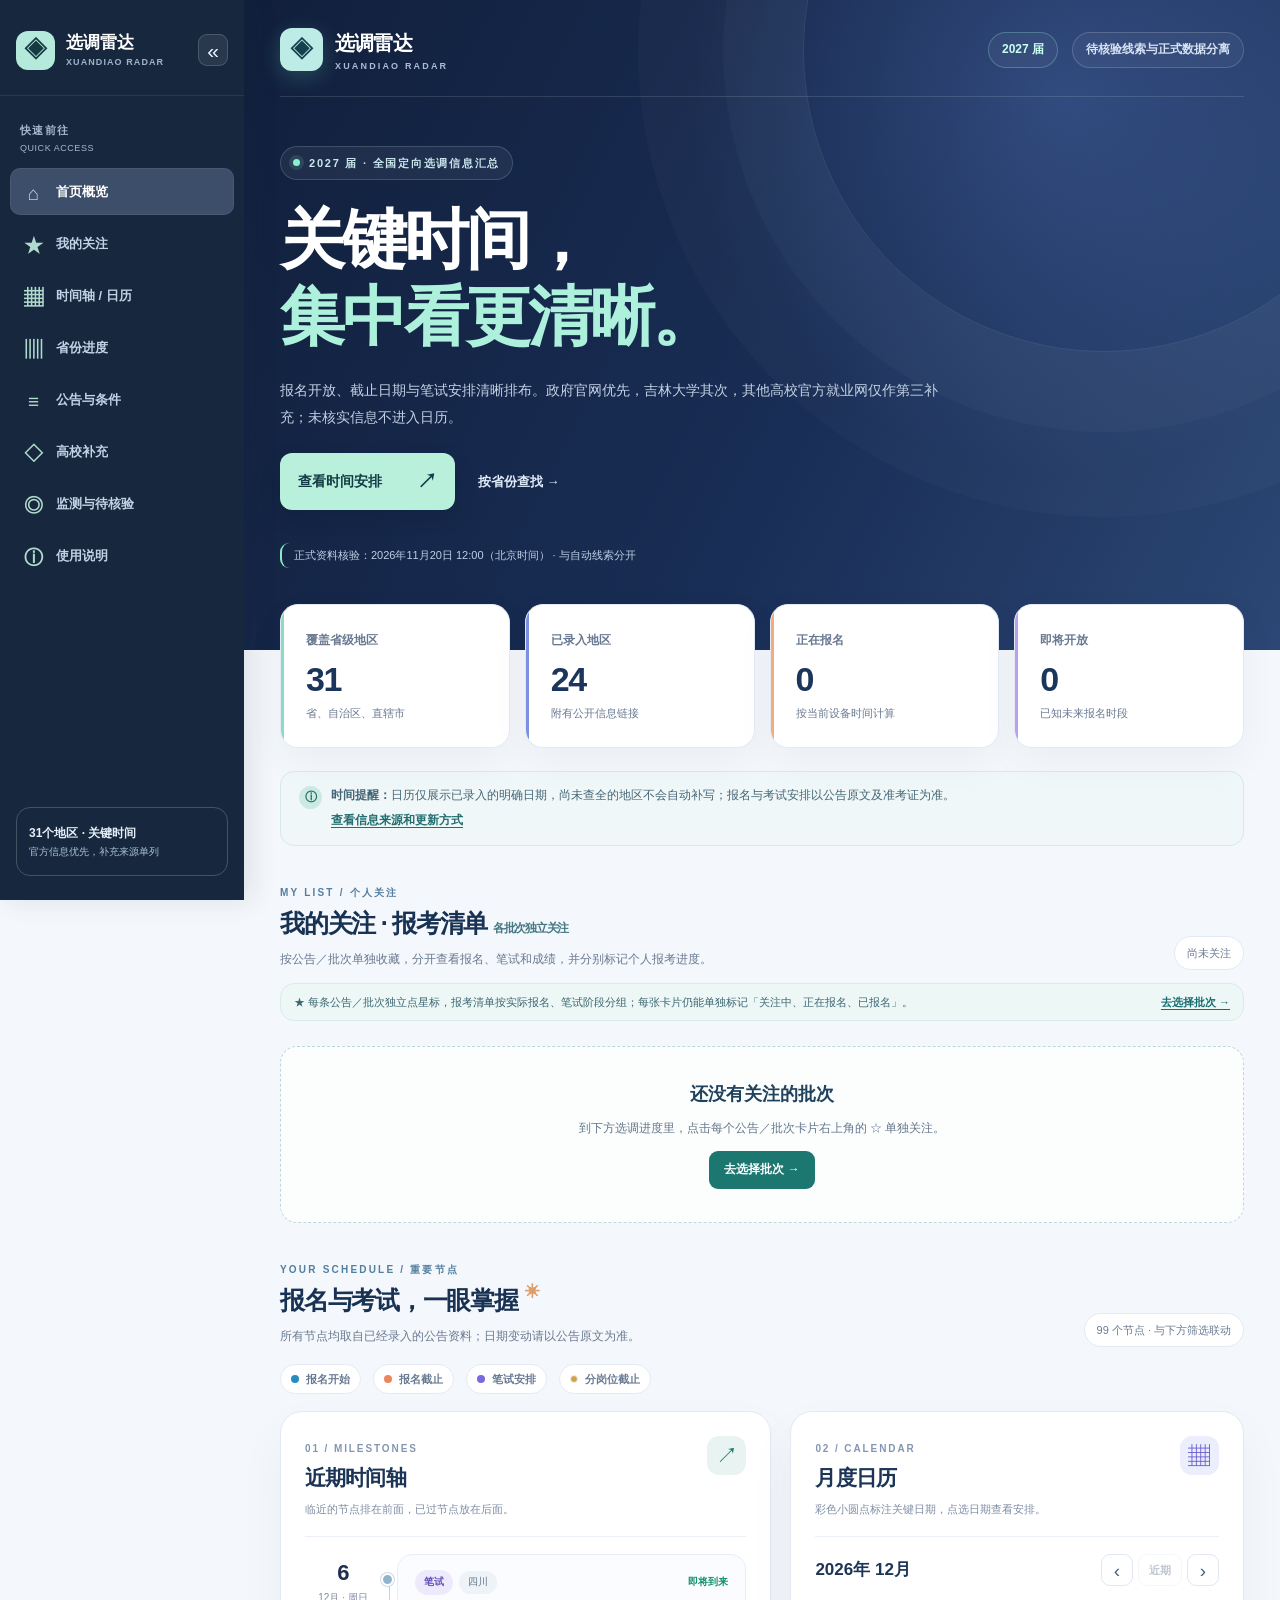
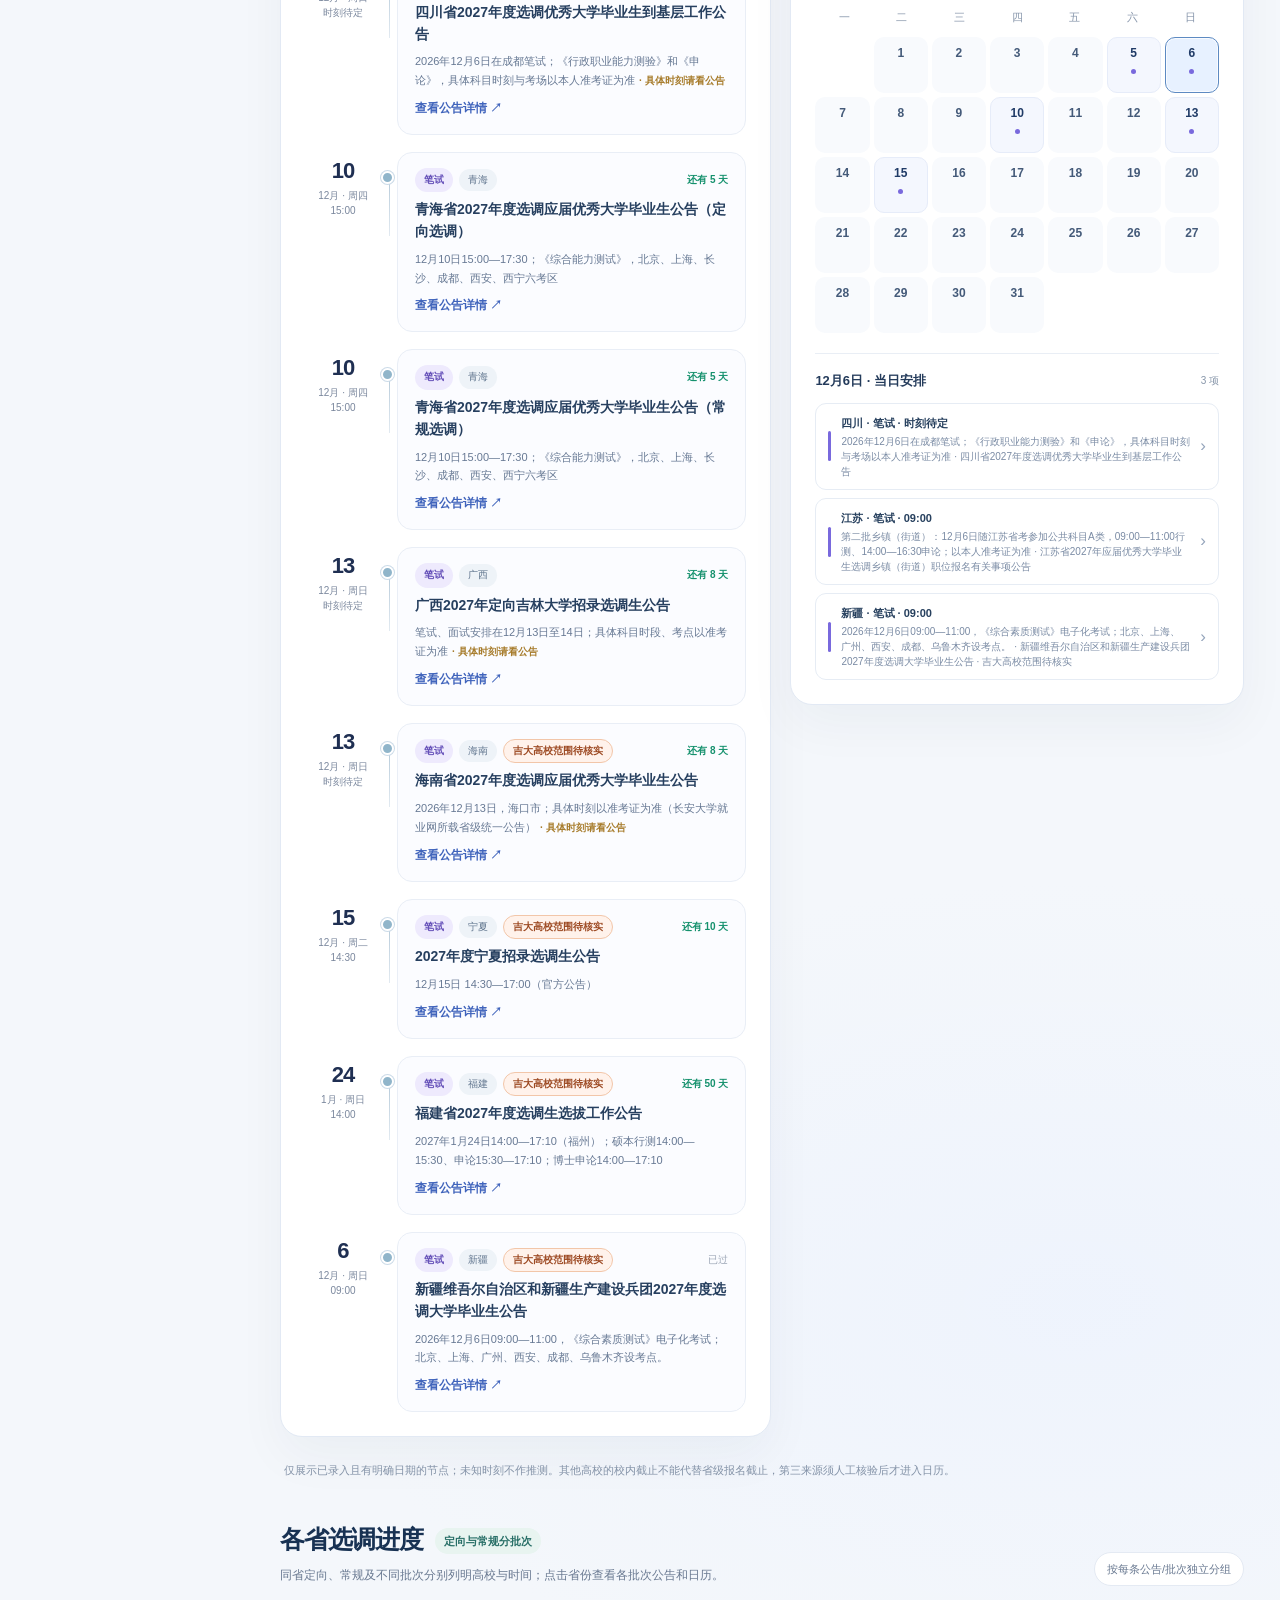
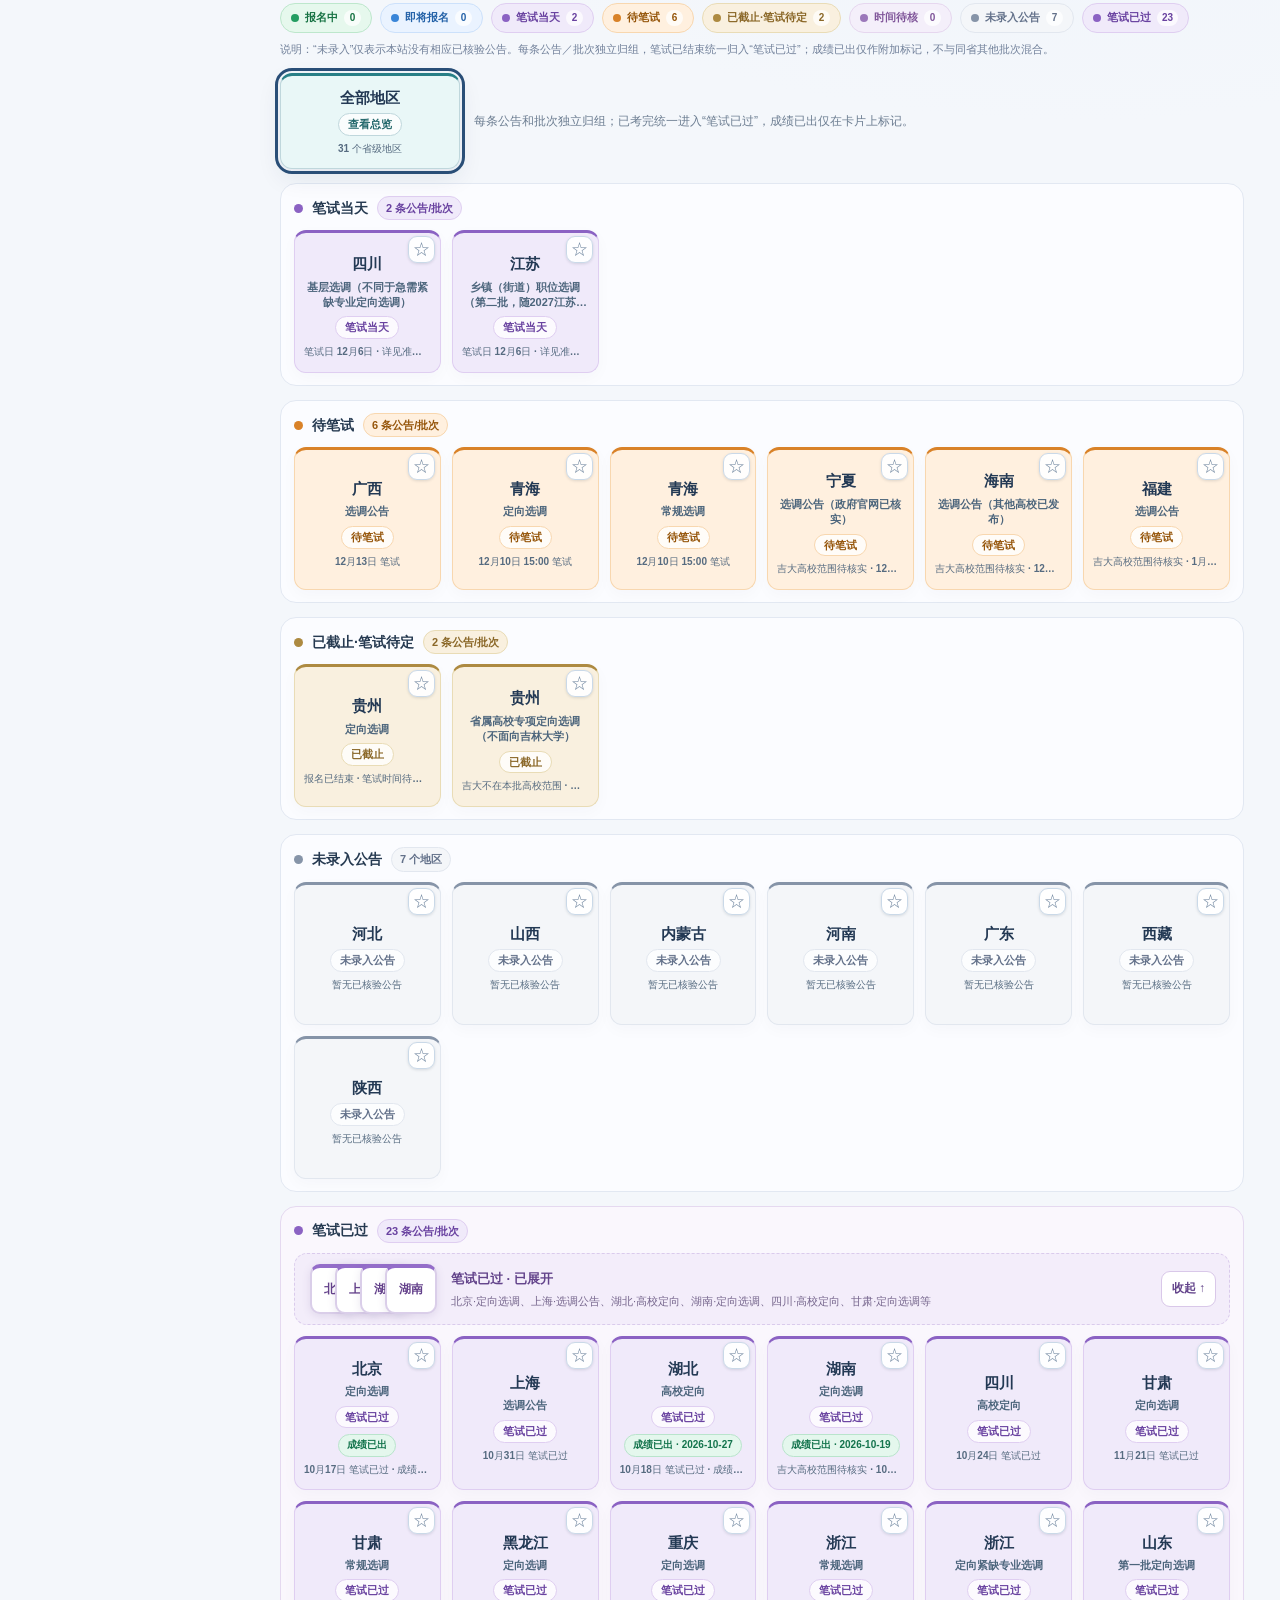
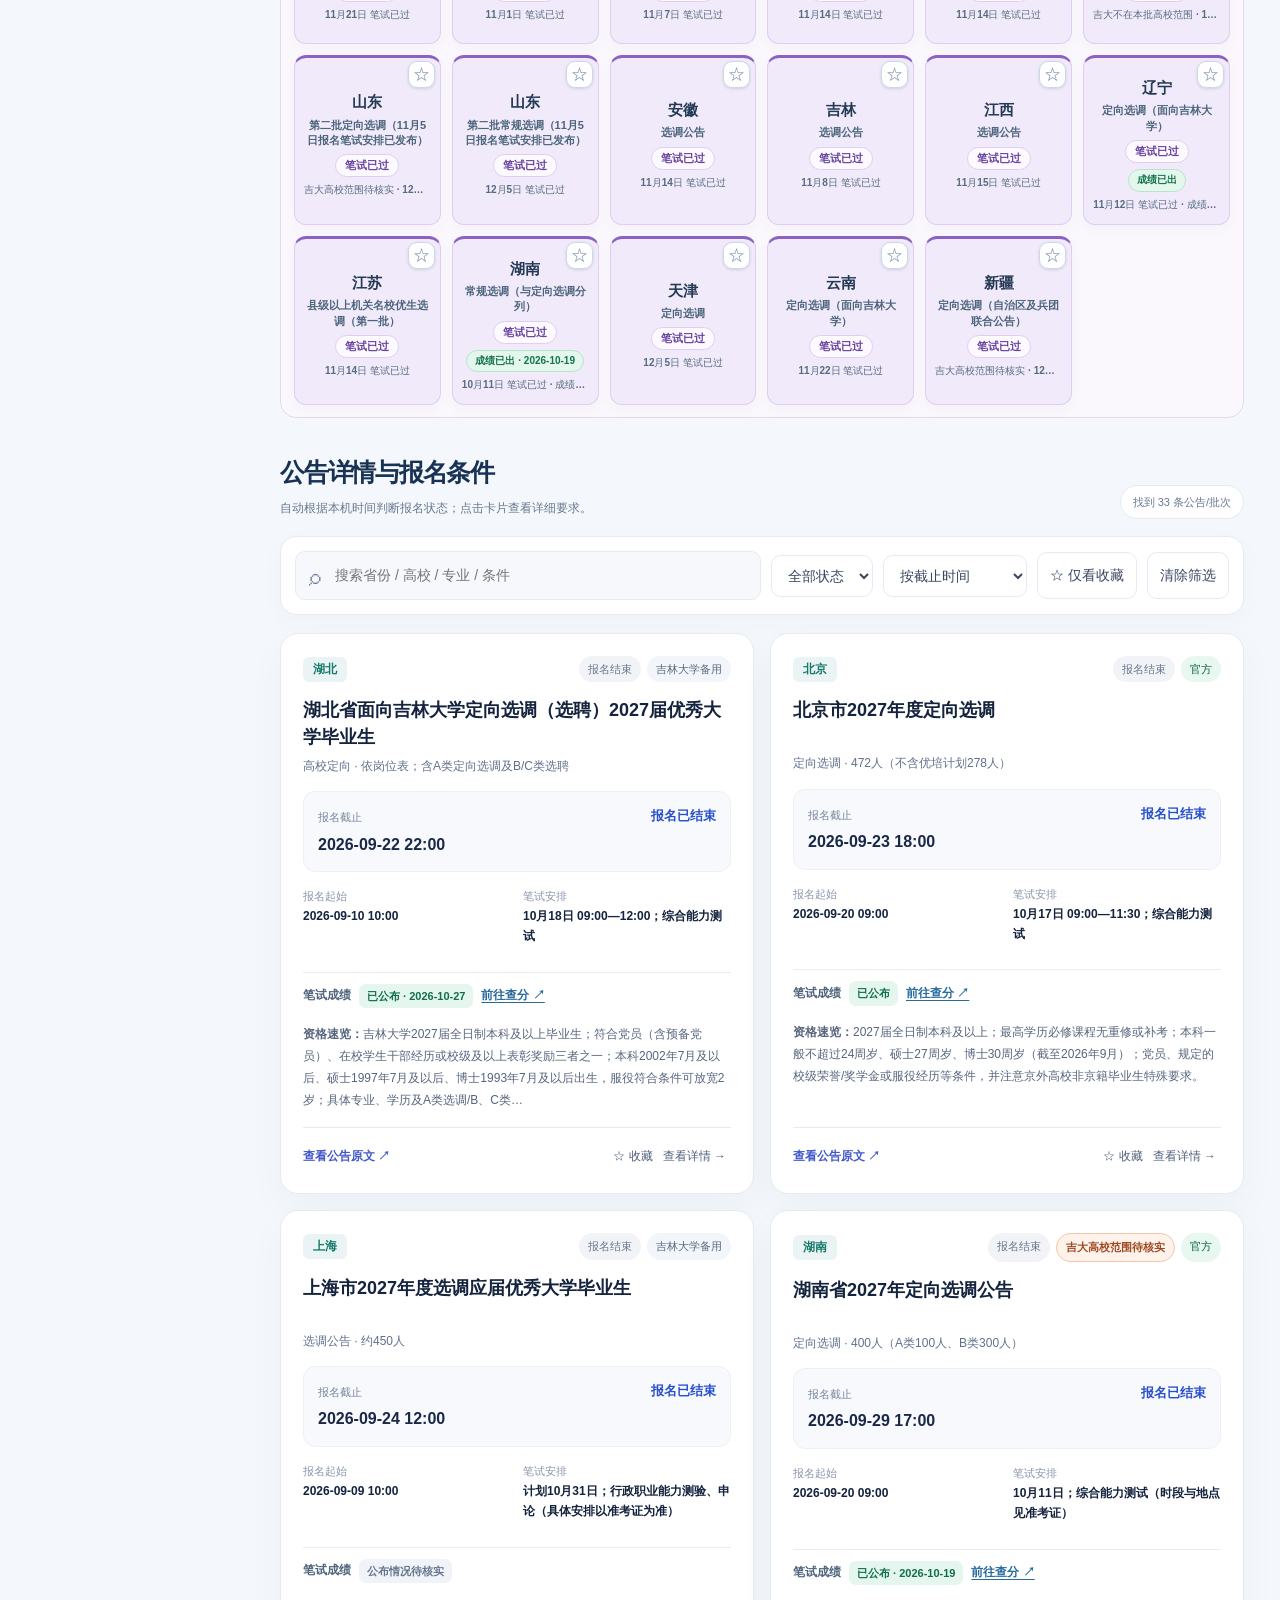
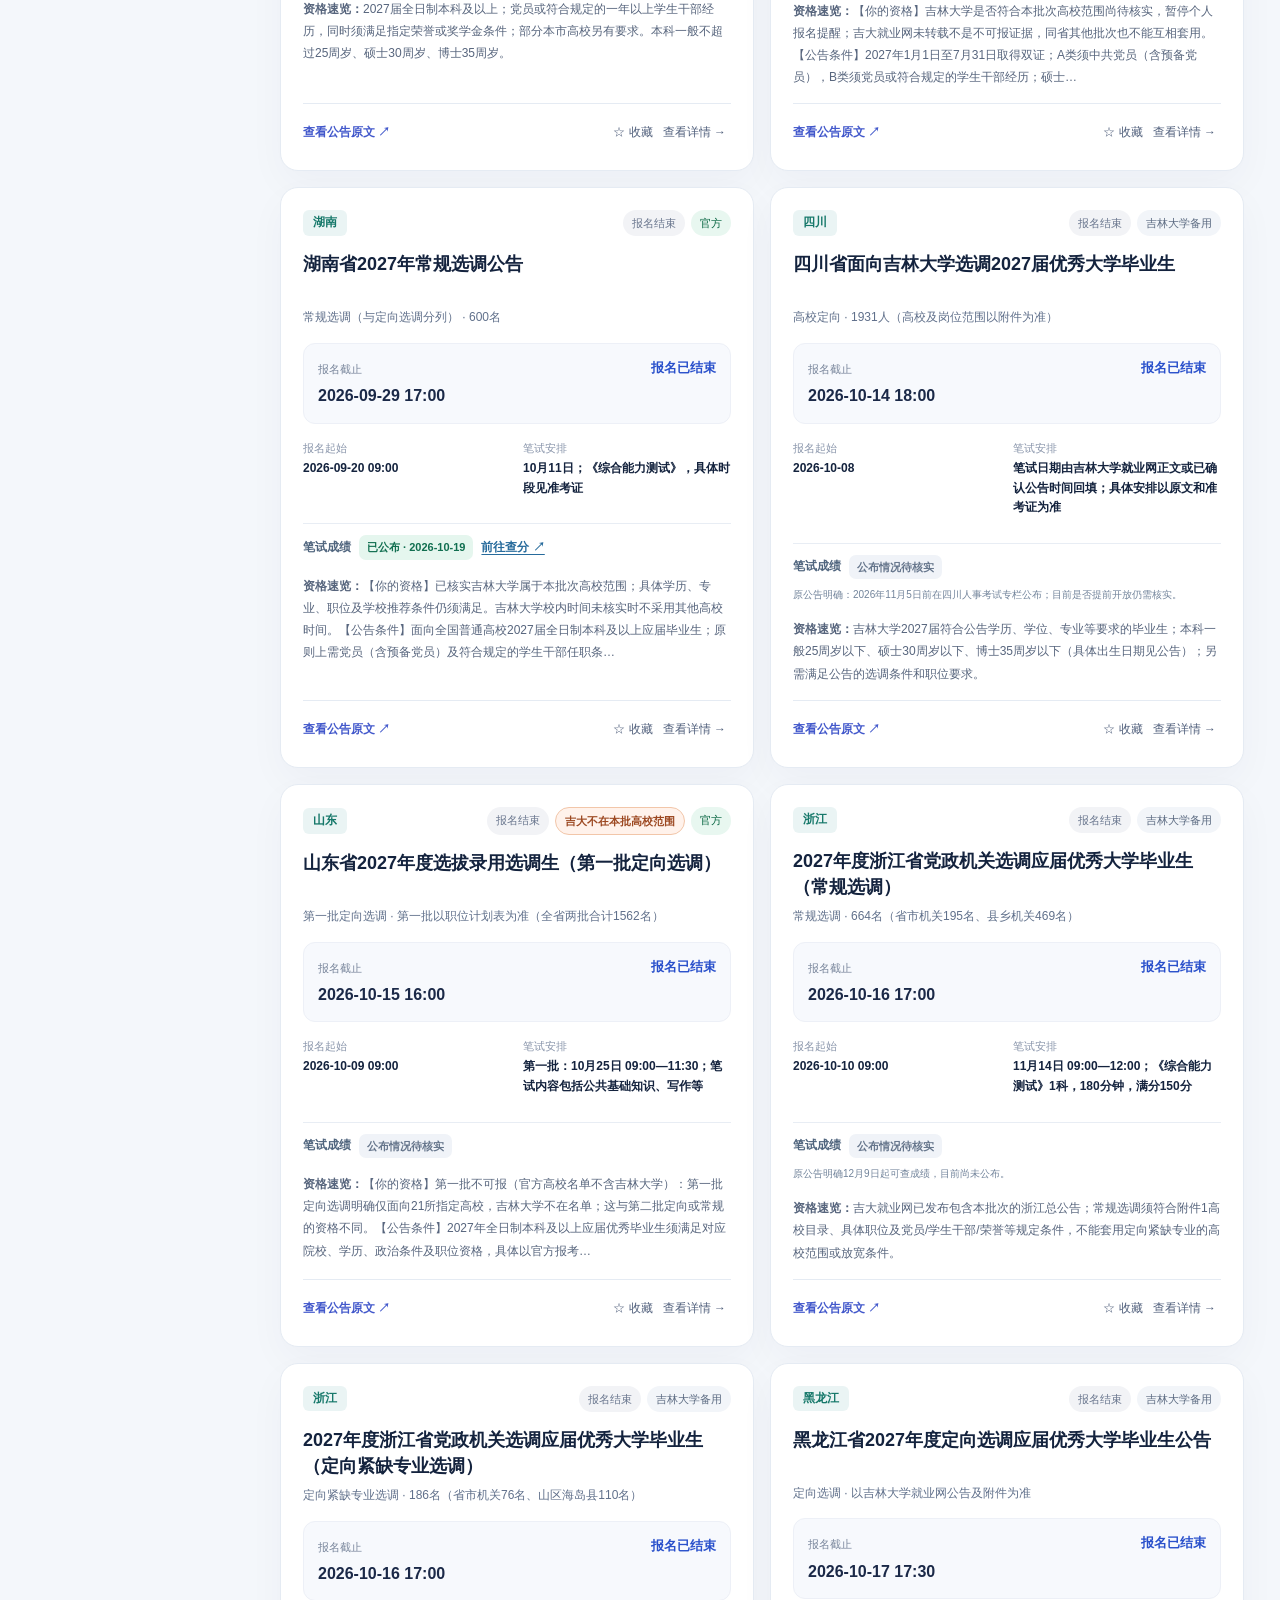
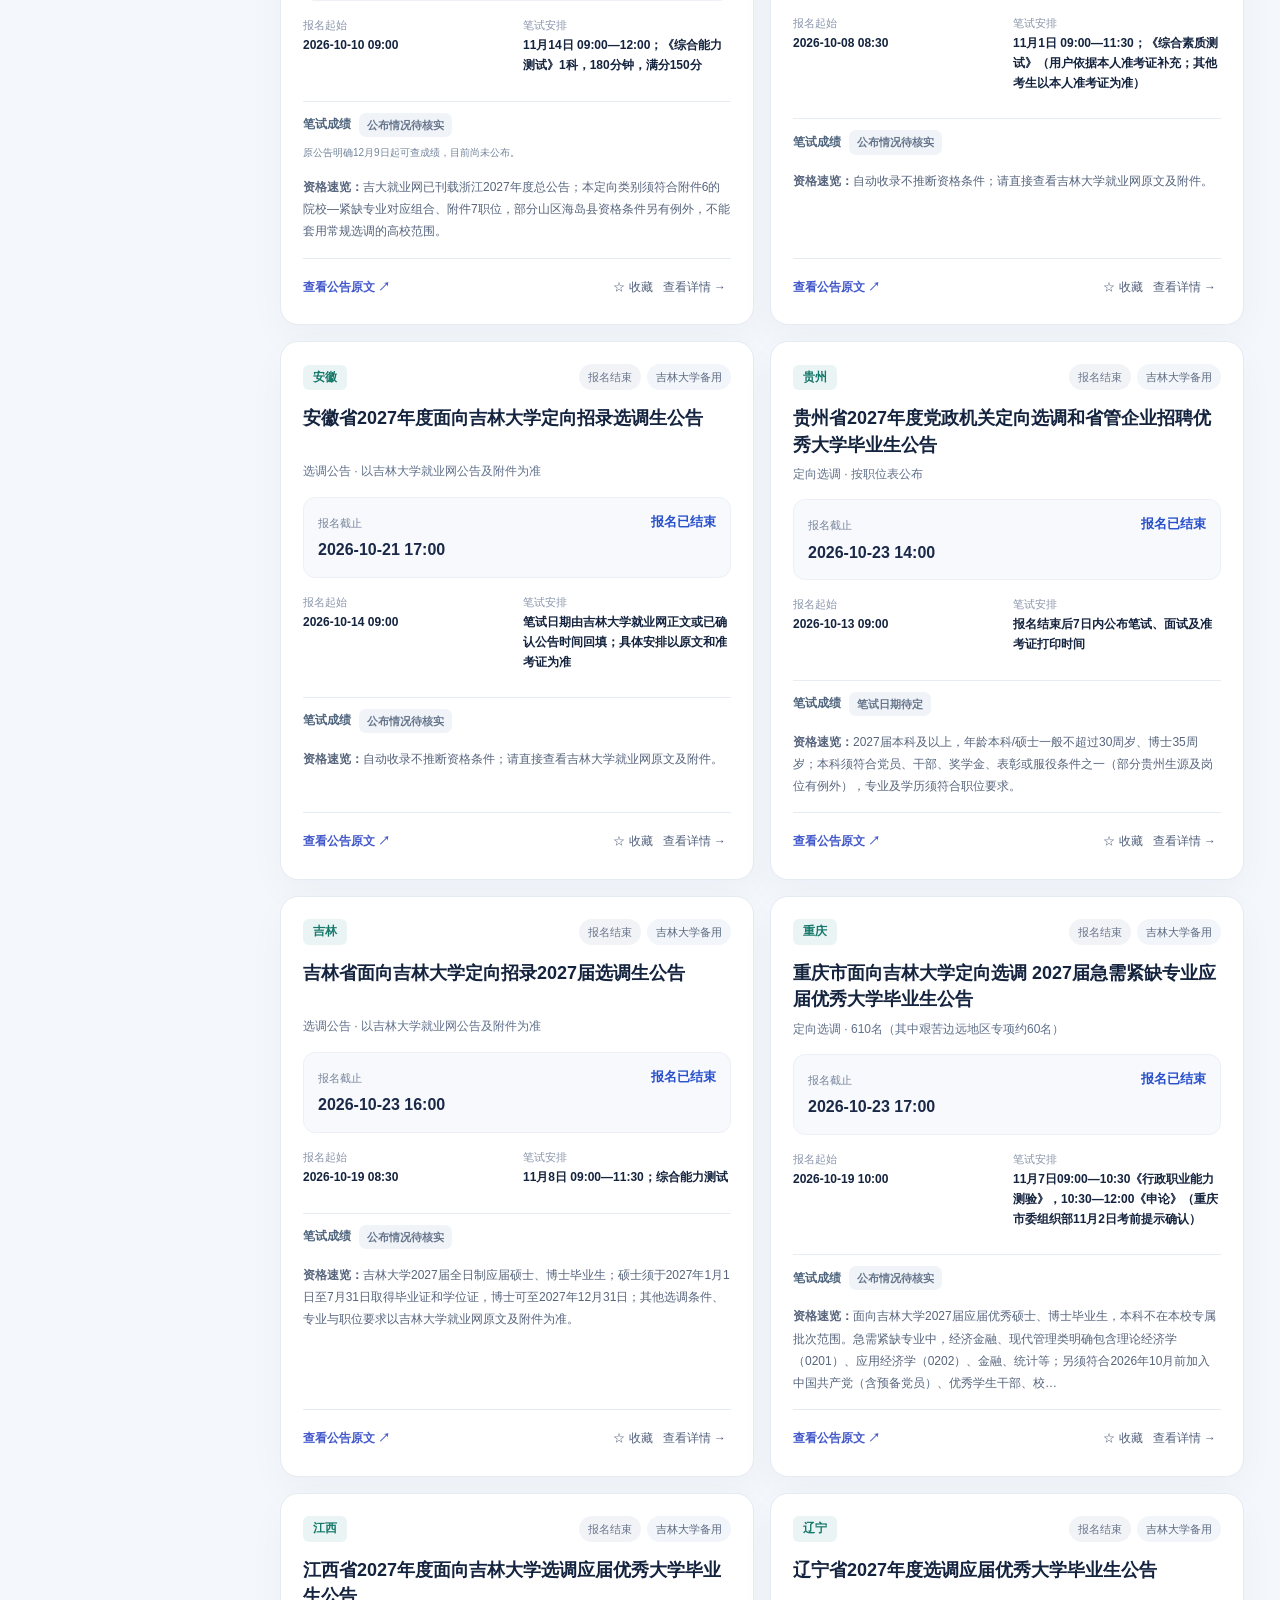
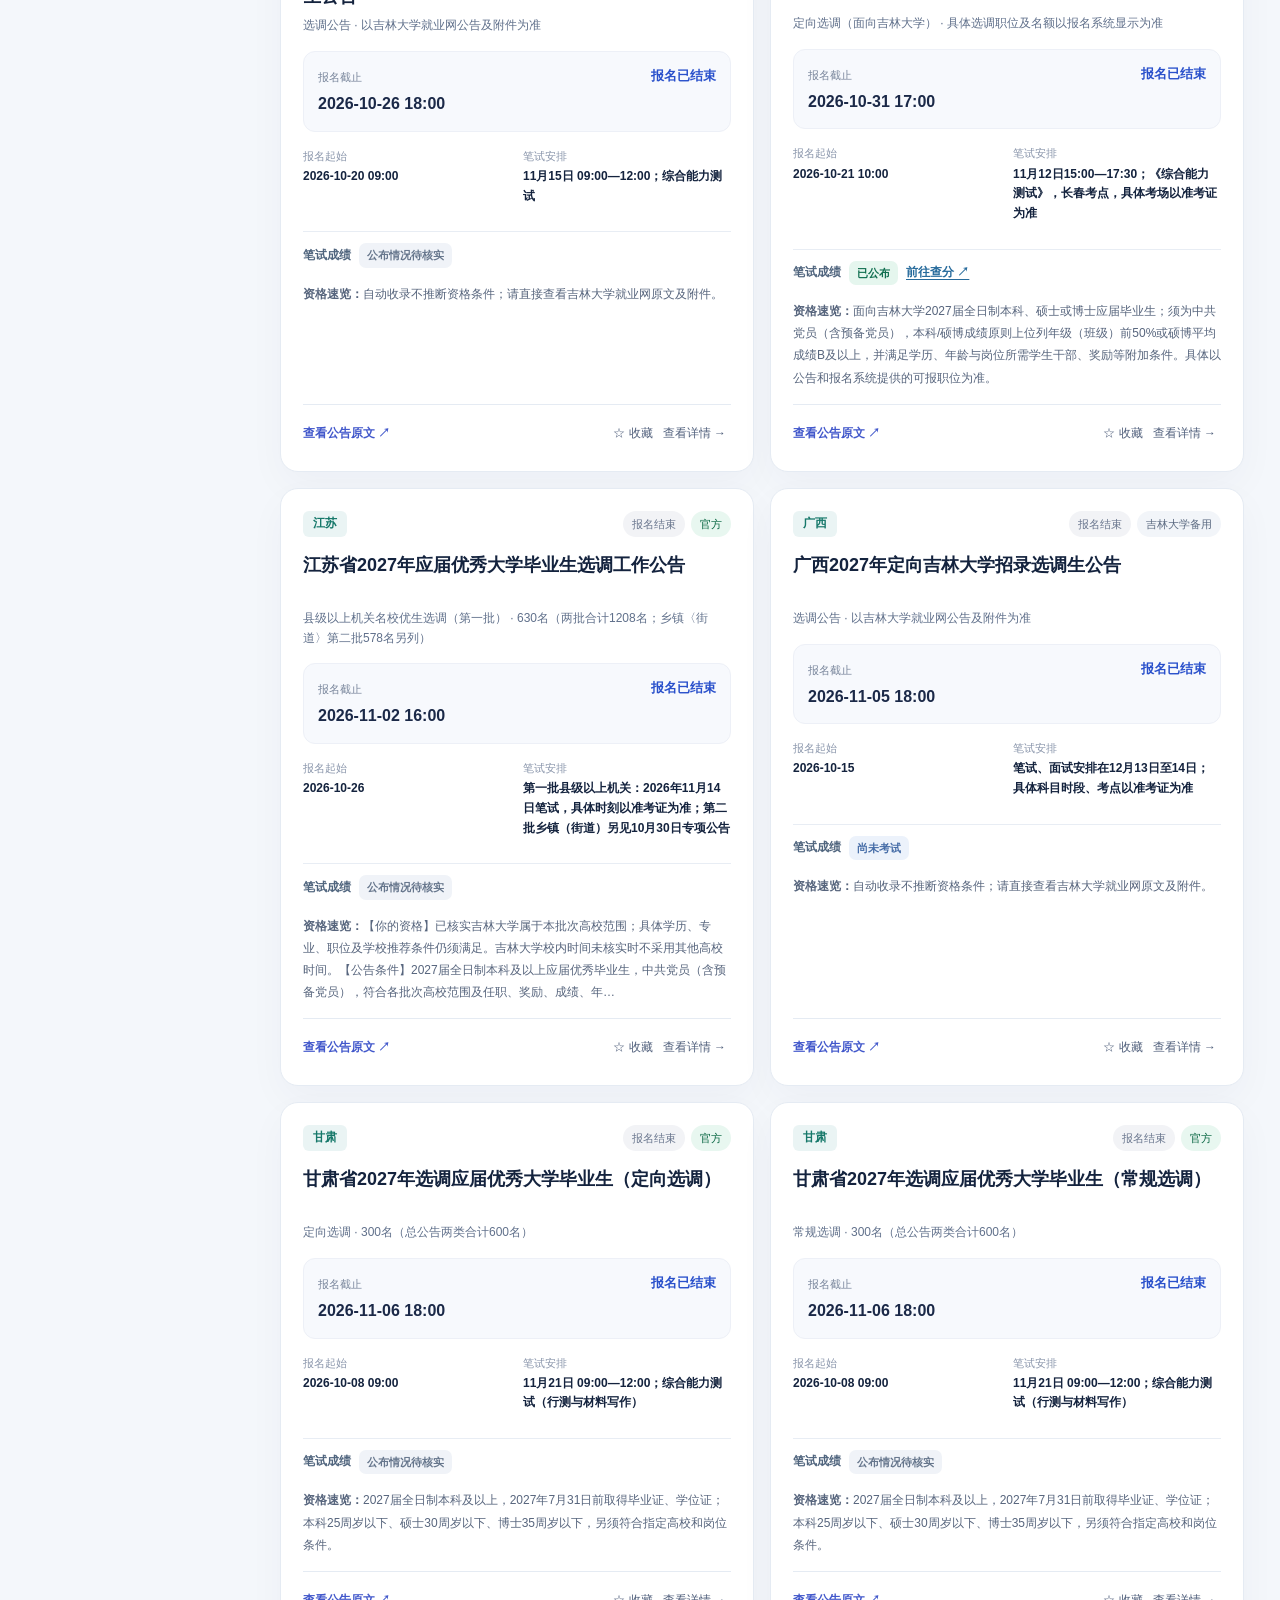
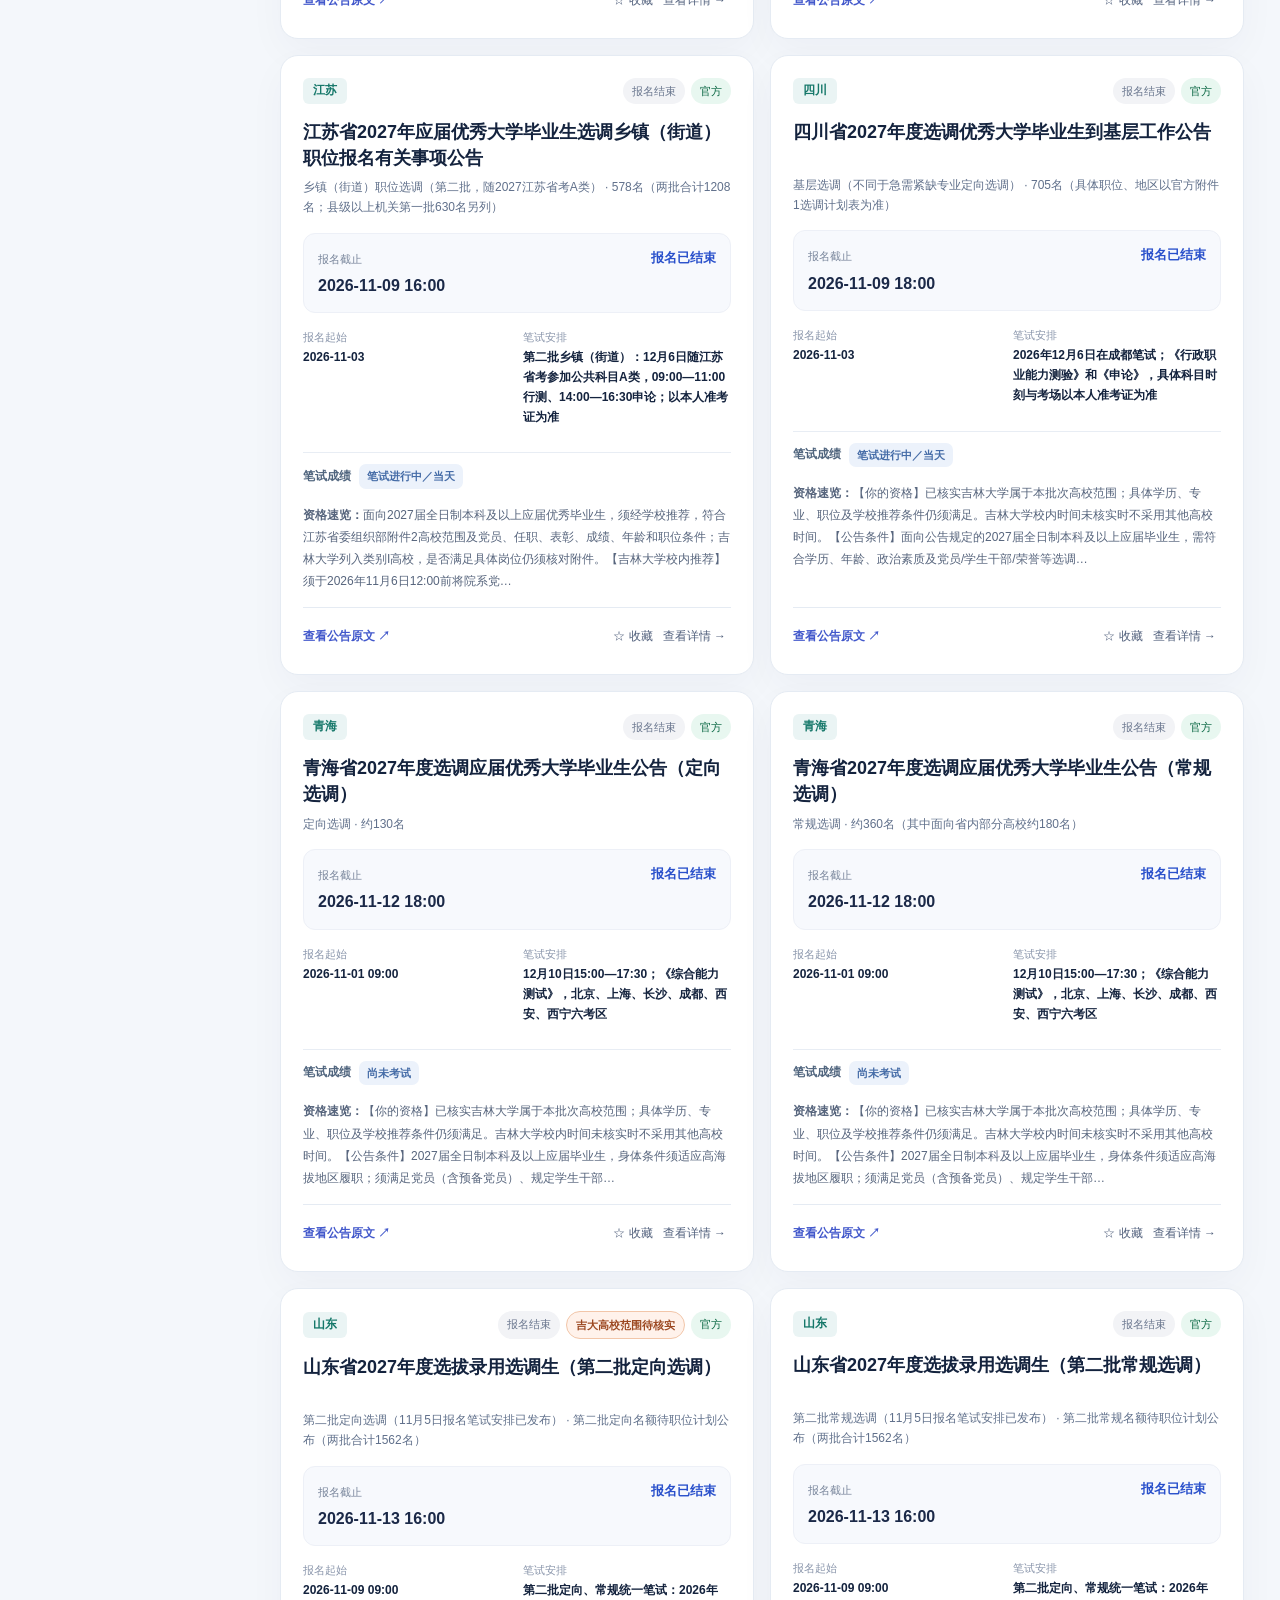
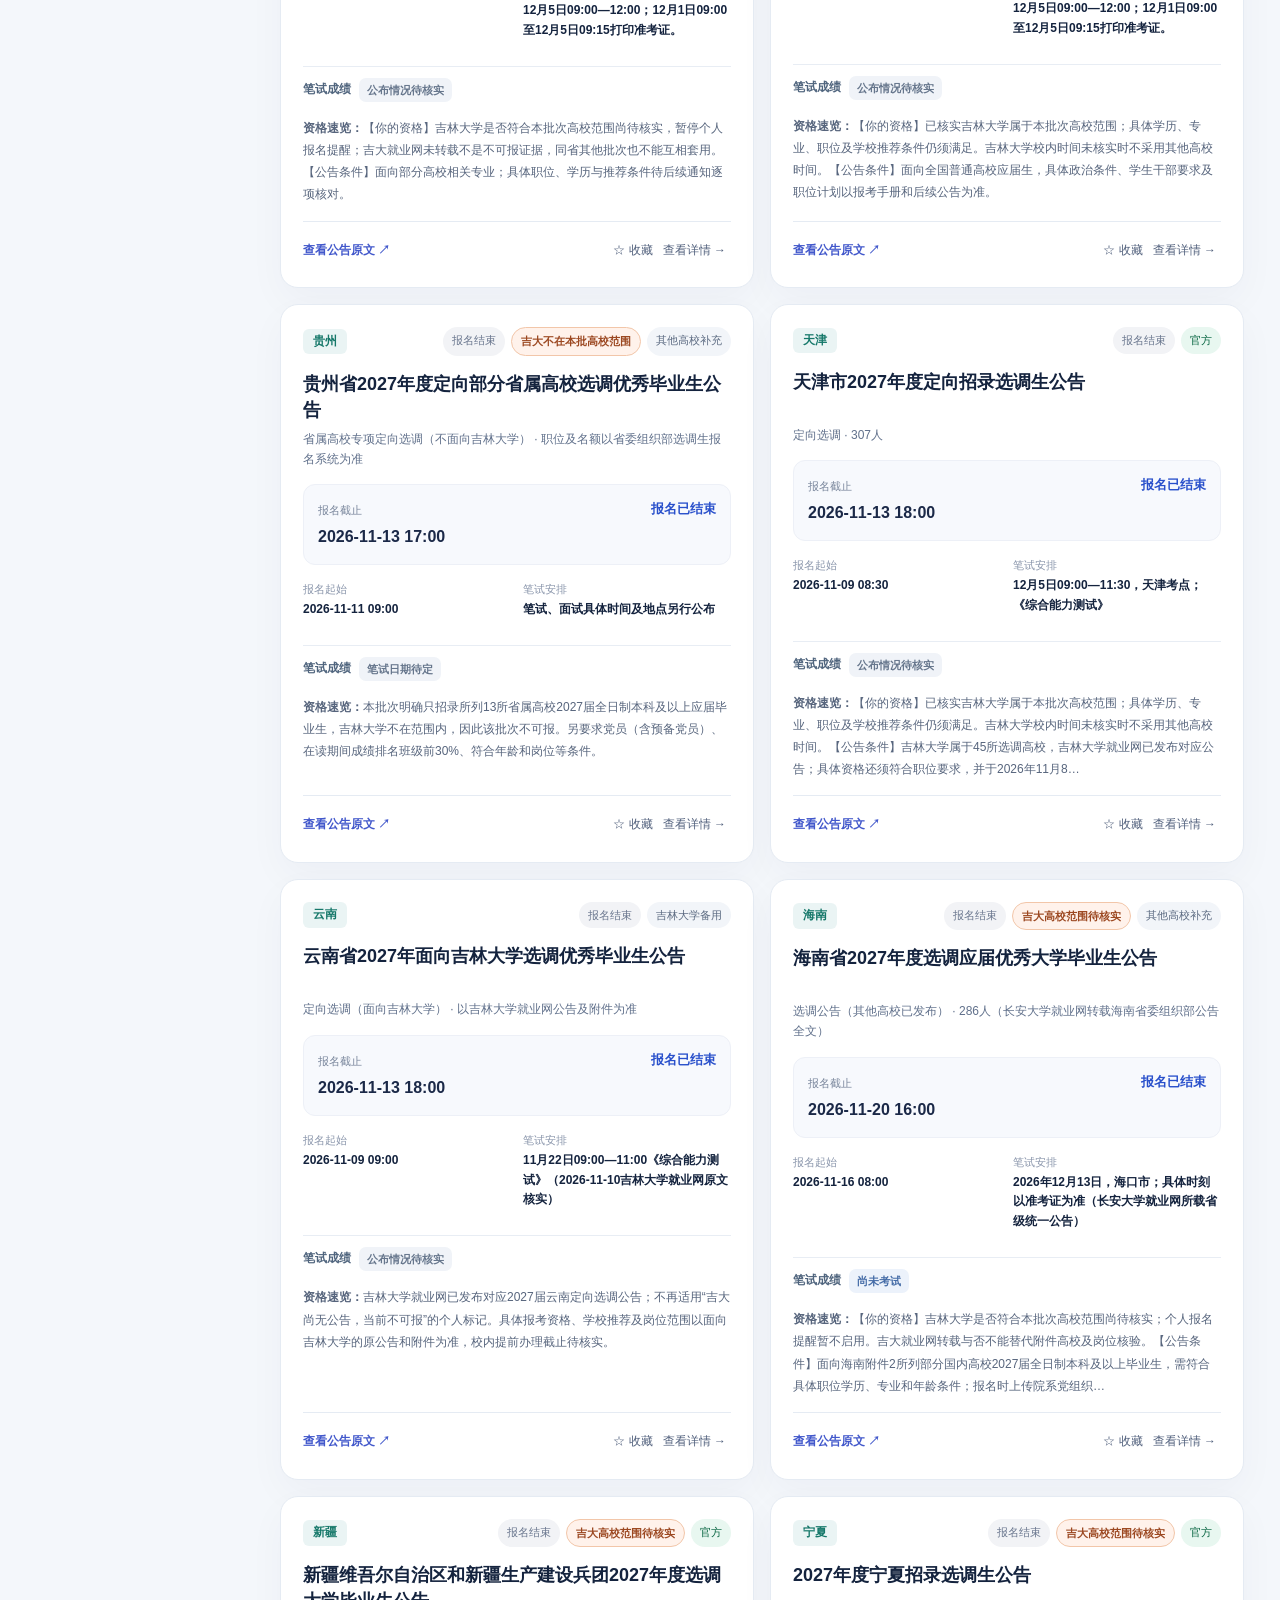
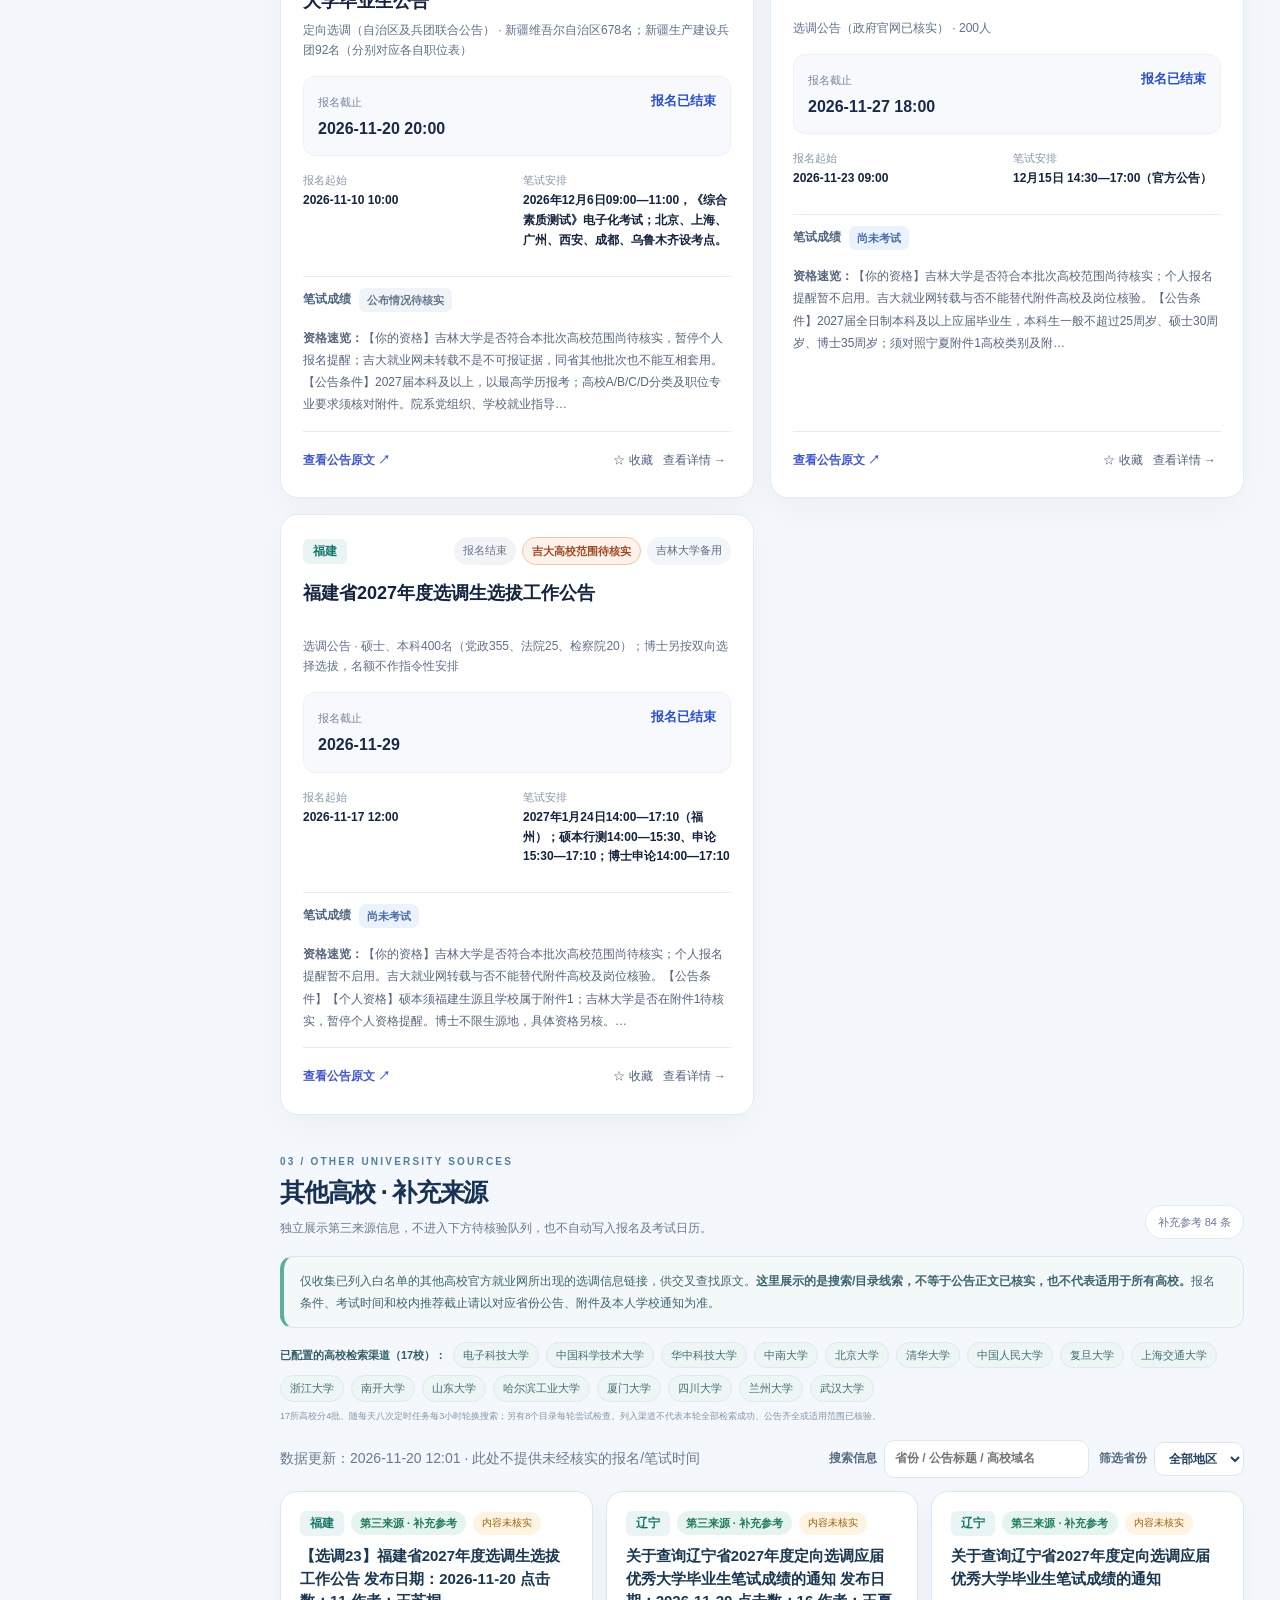
==== commit 7e02943e: "chore: update monitoring and published notices" ====
--- a/index.html
+++ b/index.html
@@ -292,7 +292,7 @@
 <a href="#page-top" class="back-to-top" id="backToTop" aria-label="返回页面顶部">↑ 返回顶部</a>
 <div id="modalRoot"></div>
 <script>
-const SEED_DATA_PLACEHOLDER = {"edition":"2027届","asOf":"2026-11-18T12:01:34+08:00","notice":"来源按政府官网、吉林大学就业网、经批准的其他高校官方就业网三级查找。吉林大学就业网发现的2027届选调通知自动进入正式数据，无需人工二次核验；系统会从吉大正文自动提取明确的报名起止和笔试日期，未明确的时刻或条件不作猜测。政府来源候选和其他高校第三来源仍按原规则处理。省级政府官方公告、附件或经逐条人工核验的可信高校官方材料明确吉林大学属于对应批次高校范围时，即可标记吉大高校范围符合，无需等待吉林大学就业网发布；学历、专业、职位及学校推荐等仍须逐项满足。后续吉林大学对应公告仅补充来源、校内流程和时间。高校范围未确认的批次继续列入全国总表并标记待核实、暂停个人提醒；官方明确排除吉林大学的批次标记不可报。不得把其他高校校内截止时间当作吉林大学时间。","provinces":["北京","天津","河北","山西","内蒙古","辽宁","吉林","黑龙江","上海","江苏","浙江","安徽","福建","江西","山东","河南","湖北","湖南","广东","广西","海南","重庆","四川","贵州","云南","西藏","陕西","甘肃","青海","宁夏","新疆"],"records":[{"province":"北京","title":"北京市2027年度定向选调","type":"定向选调","count":"472人（不含优培计划278人）","published":"2026-09-10","start":"2026-09-20T09:00:00+08:00","end":"2026-09-23T18:00:00+08:00","exam":"2026-10-17T09:00:00+08:00","examEnd":"2026-10-17T11:30:00+08:00","examText":"10月17日 09:00—11:30；综合能力测试","school":"43所双一流高校及25所高校的双一流学科；以附件名单为准。","eligibility":"2027届全日制本科及以上；最高学历必修课程无重修或补考；本科一般不超过24周岁、硕士27周岁、博士30周岁（截至2026年9月）；党员、规定的校级荣誉/奖学金或服役经历等条件，并注意京外高校非京籍毕业生特殊要求。","notes":"报名后须按要求通过学校组织推荐；部分优培计划岗位流程与定向选调不同。","source":"https://www.beijing.gov.cn/cs/gncs/zcwj/202609/t20260910_4858513.html","sourceName":"北京市人民政府官方公告","sourceType":"官方","verified":"2026-10-25","sourceTier":"government","scoreStatus":"published","scoreCheckedAt":"2026-10-29","scoreEvidenceUrl":"https://gzw.beijing.gov.cn/xxfb/tzgg/202610/t20261028_4921730.html","scoreQueryUrl":"https://rsj.beijing.gov.cn/ywsite/bjpta/","scoreSourceName":"北京市国资委2026-10-28官方资格复审通知及北京市2027年度定向选调公告","scoreNote":"10月28日北京市国资委已发布按笔试成绩确定的资格复审名单，且要求提交笔试成绩通知书；原招录公告规定10月28日后查询。可以认定成绩已供相关考生使用，但全市统一开放的准确日期尚未独立核实，故不填成绩发布日期。"},{"province":"上海","title":"上海市2027年度选调应届优秀大学毕业生","type":"选调公告","count":"约450人","published":"2026-09-08","start":"2026-09-09T10:00:00+08:00","end":"2026-09-24T12:00:00+08:00","exam":"2026-10-31T00:00:00+08:00","examEnd":"","examText":"计划10月31日；行政职业能力测验、申论（具体安排以准考证为准）","school":"44所高校、30所高校双一流学科硕士及以上、22所上海高校特别优秀毕业生及部分新型研究型大学；详见附件。","eligibility":"2027届全日制本科及以上；党员或符合规定的一年以上学生干部经历，同时须满足指定荣誉或奖学金条件；部分本市高校另有要求。本科一般不超过25周岁、硕士30周岁、博士35周岁。","notes":"吉林大学就业网刊有市委组织部发布的选调公告；报名及校内推荐流程应以对应公告、附件和吉林大学具体安排为准，其他学校另核对本校推荐流程。","source":"https://jdjywpt.jlu.edu.cn/portal/xdsgz/article/details?id=a4e2b5a3d3bd497bb276fe770accefc5","sourceName":"吉林大学就业网转载公告（备用）","sourceType":"吉林大学备用","verified":"2026-09-21","sourceTier":"jlu_fallback","examDateOnly":true},{"province":"湖北","title":"湖北省面向吉林大学定向选调（选聘）2027届优秀大学毕业生","type":"高校定向","count":"依岗位表；含A类定向选调及B/C类选聘","published":"2026-09-10","start":"2026-09-10T10:00:00+08:00","end":"2026-09-22T22:00:00+08:00","exam":"2026-10-18T09:00:00+08:00","examEnd":"2026-10-18T12:00:00+08:00","examText":"10月18日 09:00—12:00；综合能力测试","school":"仅面向吉林大学2027届全日制本科及以上优秀毕业生；其他高校请查其专属公告，不能套用本条资格条件。","eligibility":"吉林大学2027届全日制本科及以上毕业生；符合党员（含预备党员）、在校学生干部经历或校级及以上表彰奖励三者之一；本科2002年7月及以后、硕士1997年7月及以后、博士1993年7月及以后出生，服役符合条件可放宽2岁；具体专业、学历及A类选调/B、C类选聘以公告和职位表为准。","notes":"本条为湖北省委组织部面向吉林大学的公告，经吉林大学就业网发布；学校审核流程须按吉林大学通知执行，不使用山东大学的校内审核时间。网上报名截至9月22日22:00，缴费确认截至9月26日22:00。","source":"https://jdjywpt.jlu.edu.cn/portal/xdsgz/article/details?id=058c8c90ce8a4515869929f638739fee","sourceName":"吉林大学就业网转载公告（备用）","sourceType":"吉林大学备用","verified":"2026-09-21","sourceTier":"jlu_fallback","scoreStatus":"published","scoreCheckedAt":"2026-10-29","scoreEvidenceUrl":"https://www.gemu.cn/zhaokao/151976.html","scoreQueryUrl":"https://hbdxxd.oumakspt.com:5700","scoreSourceName":"格木教育10月27日成绩入口信息、湖北华图交叉核对；考务平台网址经华东师范大学官方高校公告确认","scoreNote":"10月27日招考资讯显示成绩已可查询，另有招考平台称查询通道开放；湖北省官方独立成绩发布通知本轮未检索到，日期按公开查询资讯记载，考生以考务平台本人账户显示为准。","scorePublishedAt":"2026-10-27"},{"province":"湖南","title":"湖南省2027年定向选调公告","type":"定向选调","count":"400人（A类100人、B类300人）","published":"2026-09-18","start":"2026-09-20T09:00:00+08:00","end":"2026-09-29T17:00:00+08:00","exam":"2026-10-11T00:00:00+08:00","examEnd":"","examText":"10月11日；综合能力测试（时段与地点见准考证）","school":"A类面向45所高校硕士及以上，B类面向147所高校本科及以上；详见附件。","eligibility":"【你的资格】吉林大学是否符合本批次高校范围尚待核实，暂停个人报名提醒；吉大就业网未转载不是不可报证据，同省其他批次也不能互相套用。【公告条件】2027年1月1日至7月31日取得双证；A类须中共党员（含预备党员），B类须党员或符合规定的学生干部经历；硕士1998年9月及以后出生；满足具体职位专业要求。","notes":"经学校推荐后报名。A、B类只能选报其一，每人限一个岗位；与湖南常规选调是两份不同公告。 【2026-10-30招录进展】湖南省委组织部公布拟考察对象名单（含A、B类定向选调及常规选调）；拟考察对象确认填报时间为10月30日11:00至10月31日11:00，此为考察信息填报时间，并非新一轮报名；考察具体时间待通知。官方进展：https://rst.hunan.gov.cn/rst/hnrsksw/c103094/202610/t20261030_34091491.html","source":"https://rst.hunan.gov.cn/rst/hnrsksw/c103127/c103096/202609/t20260918_34067738.html","sourceName":"湖南人事考试网官方公告","sourceType":"官方","verified":"2026-10-25","sourceTier":"government","personalEligibility":"ineligible_no_jlu","scoreStatus":"published","scoreCheckedAt":"2026-10-29","scoreEvidenceUrl":"https://rst.hunan.gov.cn/rst/hnrsksw/c103103/gwy2026/202610/t20261019_34083777.html","scoreQueryUrl":"https://rst.hunan.gov.cn/rst/hnrsksw/rskswsy.html","scoreSourceName":"湖南省人事考试院官方成绩发布公告","scoreNote":"10月19日湖南省人事考试院统一发布2027年选调生选拔笔试成绩；同时覆盖定向选调与常规选调，成绩须登录本人账号查询。","scorePublishedAt":"2026-10-19","personalMatchKeywords":["定向"],"examDateOnly":true},{"province":"四川","title":"四川省面向吉林大学选调2027届优秀大学毕业生","type":"高校定向","count":"1931人（高校及岗位范围以附件为准）","published":"2026-09-20","start":"2026-10-08T00:00:00+08:00","end":"2026-10-14T18:00:00+08:00","exam":"2026-10-24T00:00:00+08:00","examEnd":"","examText":"笔试日期由吉林大学就业网正文或已确认公告时间回填；具体安排以原文和准考证为准","school":"面向吉林大学2027届相应学历毕业生，且对本科、研究生专业及部分地区有分类要求；完整专业范围和职位以公告及附件为准。不可套用南开大学专属公告。","eligibility":"吉林大学2027届符合公告学历、学位、专业等要求的毕业生；本科一般25周岁以下、硕士30周岁以下、博士35周岁以下（具体出生日期见公告）；另需满足公告的选调条件和职位要求。","notes":"吉林大学版本由吉林大学就业网发布；报名公告仅写10月8日开始，未列具体开放时刻；10月14日18:00截止，10月24日笔试；推荐表在资格初审通过后按吉林大学通知办理，不沿用南开大学流程。","source":"https://jdjywpt.jlu.edu.cn/portal/xdsgz/article/details?id=59f2c91d171843309a5d561c9e5f7d2f","sourceName":"吉林大学就业网转载公告（备用）","sourceType":"吉林大学备用","verified":"2026-09-21","sourceTier":"jlu_fallback","autoParsedAt":"2026-10-24T22:48:45+08:00","autoParsedFrom":"https://jdjyw.jlu.edu.cn/portal/article/details?id=59f2c91d171843309a5d561c9e5f7d2f","autoParsedContext":"除公职的或公务员（参照公务员法管理机关〈单位〉工作人员）被辞退未满5年的；7.被依法列为失信联合惩戒对象的；8.在各级公务员招考中被认定有舞弊等严重违反录用纪律行为的；9.具有法律法规规定不得录用为公务员的其他情形的。 三、选调程序 （一）报名和资格初审 1. 网上报名。符合选调范围、资格条件的考生，认真阅读公告后，于2026年10月8日至10月14日18:00登录四川省人力资源和社会保障厅官网“人事考试”专栏（https://scpta.com.cn/），按网络提示如实、准确、完整填写《四川省2027届急需紧缺专","startDateOnly":true,"timingFallbackNote":"报名10月8日开始（公告未列具体开放时刻），10月14日18:00截止；笔试10月24日。","examDateOnly":true,"scoreExpectedText":"原公告明确：2026年11月5日前在四川人事考试专栏公布；目前是否提前开放仍需核实。","scoreCheckedAt":"2026-10-29"},{"province":"四川","title":"四川省2027年度选调优秀大学毕业生到基层工作公告","type":"基层选调（不同于急需紧缺专业定向选调）","count":"705名（具体职位、地区以官方附件1选调计划表为准）","published":"2026-10-28","start":"2026-11-03T00:00:00+08:00","startDateOnly":true,"end":"2026-11-09T18:00:00+08:00","exam":"2026-12-06T00:00:00+08:00","examDateOnly":true,"examEnd":"","examText":"2026年12月6日在成都笔试；《行政职业能力测验》和《申论》，具体科目时刻与考场以本人准考证为准","school":"四川基层选调面向国家部委直属、省属等高校；吉林大学属于教育部直属高校，符合本批次高校范围。具体学历、岗位、推荐条件以公告及报考指南为准；吉大校内流程待核实。","eligibility":"【你的资格】已核实吉林大学属于本批次高校范围；具体学历、专业、职位及学校推荐条件仍须满足。吉林大学校内时间未核实时不采用其他高校时间。【公告条件】面向公告规定的2027届全日制本科及以上应届毕业生，需符合学历、年龄、政治素质及党员/学生干部/荣誉等选调条件之一，并经学校推荐；具体以职位表及报考指南为准。","notes":"四川省委组织部2026年10月28日落款公告，招录705名。四川省人事考试网原文链接已从多家转载页面追溯，但本轮官方原文直连无法打开；报名11月3日开始（未公布具体开放时刻），11月9日18:00截止；11月11日18:00前缴费；12月1日至6日打印准考证；12月6日在成都笔试（具体时刻以本人准考证为准）。日期及条件对照粉笔、华图、中公教育转载的同篇省委组织部公告，并由四川日报10月29日报道交叉确认705名招录计划；官方附件原件及吉林大学对应校内公告尚待复核。注意10月29日至11月4日为四川其他公务员批次报名日程，不能套用到本基层选调。","source":"https://www.scpta.com.cn/front/News/info/d70ea76551094491ac8249c90eaf0040?t=56","sourceName":"四川省人事考试网／中共四川省委组织部公告（原文直连待复核，转载正文交叉核验）","sourceType":"官方","verified":"2026-10-29","sourceTier":"government","personalEligibility":"eligible_jlu","personalMatchKeywords":["基层"],"verificationMirrors":["https://www.fenbi.com/page/fenxiaozhaokaodetail/7/2650/470072319306752","https://sc.huatu.com/2026/1028/2062628.html","https://www.eoffcn.com/kszx/detail/2227955.html"],"jluScopeVerified":true,"jluScopeEvidenceUrl":"https://www.scpta.com.cn/front/News/info/d70ea76551094491ac8249c90eaf0040?t=56","jluScopeEvidenceNote":"四川基层选调公告明确国家各部委直属高校在高校范围内，吉林大学属于教育部直属高校；仍须核对岗位和学校推荐条件。","jluScopeCheckedAt":"2026-11-09"},{"province":"甘肃","title":"甘肃省2027年选调应届优秀大学毕业生（定向选调）","type":"定向选调","count":"300名（总公告两类合计600名）","published":"2026-09-20","start":"2026-10-08T09:00:00+08:00","end":"2026-11-06T18:00:00+08:00","exam":"2026-11-21T09:00:00+08:00","examEnd":"2026-11-21T12:00:00+08:00","examText":"11月21日 09:00—12:00；综合能力测试（行测与材料写作）","school":"定向高校范围依据甘肃省委组织部原公告附表1对应的高校名单和具体职位要求；吉林大学及专业资格须按附表核对。","eligibility":"2027届全日制本科及以上，2027年7月31日前取得毕业证、学位证；本科25周岁以下、硕士30周岁以下、博士35周岁以下，另须符合指定高校和岗位条件。","notes":"省委组织部同一总公告明确：定向300名、常规300名。本条仅为定向选调。报名10月8日9:00—11月6日18:00，11月21日9:00—12:00笔试为公告共用安排；高校与职位范围仅以本类别的附件为准。两类并非两份先后发布的公告。","source":"https://www.gszg.gov.cn/20260920/ed5b9eee0bf34865afa9f09d30c9d9a4/c.html","sourceName":"甘肃组工网官方公告","sourceType":"官方","verified":"2026-10-30","sourceTier":"government","noticeGroup":"gs2027","batchId":"targeted"},{"province":"甘肃","title":"甘肃省2027年选调应届优秀大学毕业生（常规选调）","type":"常规选调","count":"300名（总公告两类合计600名）","published":"2026-09-20","start":"2026-10-08T09:00:00+08:00","end":"2026-11-06T18:00:00+08:00","exam":"2026-11-21T09:00:00+08:00","examEnd":"2026-11-21T12:00:00+08:00","examText":"11月21日 09:00—12:00；综合能力测试（行测与材料写作）","school":"常规选调适用高校和岗位条件以甘肃省委组织部原公告附表1为准，不能沿用定向高校范围；吉林大学是否符合具体岗位仍须核对附件。","eligibility":"2027届全日制本科及以上，2027年7月31日前取得毕业证、学位证；本科25周岁以下、硕士30周岁以下、博士35周岁以下，另须符合指定高校和岗位条件。","notes":"同一总公告还设常规选调300名。本条仅对应常规选调，省级网上报名10月8日9:00—11月6日18:00、笔试11月21日9:00—12:00为两类别共用节点；高校资格、职位、材料按常规类别分别核对。","source":"https://www.gszg.gov.cn/20260920/ed5b9eee0bf34865afa9f09d30c9d9a4/c.html","sourceName":"甘肃组工网官方公告","sourceType":"官方","verified":"2026-10-30","sourceTier":"government","noticeGroup":"gs2027","batchId":"general"},{"province":"贵州","title":"贵州省2027年度党政机关定向选调和省管企业招聘优秀大学毕业生公告","type":"定向选调","count":"按职位表公布","published":"2026-09-22","start":"2026-10-13T09:00:00+08:00","end":"2026-10-23T14:00:00+08:00","exam":"","examEnd":"","examText":"报名结束后7日内公布笔试、面试及准考证打印时间","school":"42所高校所有专业及15所特色优势专业高校特定专业；以公告高校名单为准。另有省属高校专项公告，勿混淆。","eligibility":"2027届本科及以上，年龄本科/硕士一般不超过30周岁、博士35周岁；本科须符合党员、干部、奖学金、表彰或服役条件之一（部分贵州生源及岗位有例外），专业及学历须符合职位要求。","notes":"报名10月13日9:00开始；省级党政机关/省管企业10月19日14:00截止，市（州）级10月21日14:00截止，县级10月23日14:00截止。不同岗位截止不同，不能把最晚截止时间套用于全部职位。","source":"https://jdjywpt.jlu.edu.cn/portal/xdsgz/article/details?id=7e49102ce2324d3ebd3c5ff24502892d","sourceName":"吉林大学就业网转载公告（备用）","sourceType":"吉林大学备用","verified":"2026-09-22","deadlines":[{"label":"省级机关 / 省管企业","at":"2026-10-19T14:00:00+08:00"},{"label":"市（州）级机关","at":"2026-10-21T14:00:00+08:00"},{"label":"县级机关","at":"2026-10-23T14:00:00+08:00"}],"sourceTier":"jlu_fallback"},{"province":"黑龙江","title":"黑龙江省2027年度定向选调应届优秀大学毕业生公告","type":"定向选调","count":"以吉林大学就业网公告及附件为准","published":"2026-10-08","start":"2026-10-08T08:30:00+08:00","end":"2026-10-17T17:30:00+08:00","exam":"2026-11-01T09:00:00+08:00","examEnd":"2026-11-01T11:30:00+08:00","examText":"11月1日 09:00—11:30；《综合素质测试》（用户依据本人准考证补充；其他考生以本人准考证为准）","school":"吉林大学就业网已发布该通知；适用高校、学历、专业及校内流程以原文和附件为准。","eligibility":"自动收录不推断资格条件；请直接查看吉林大学就业网原文及附件。","notes":"黑龙江省选调生工作网2026年10月21日通知确认：2026年11月1日上午在哈尔滨笔试，10月22日14:00至10月25日17:30打印准考证。09:00—11:30由用户根据本人准考证提供，不是官方公开通知写明的时段；其他考生应以各自准考证为准。报名已于10月17日17:30截止。","source":"https://jdjywpt.jlu.edu.cn/portal/xdsgz/article/details?id=d414af75a893440a8e4ed0ad434fa312","sourceName":"吉林大学就业网（自动发布）","sourceType":"吉林大学备用","verified":"2026-10-26","sourceTier":"jlu_fallback","autoPublished":true,"publishedEstimated":true,"discoveredAt":"2026-10-08T13:45:01+08:00","autoParsedAt":"2026-10-08T16:55:49+08:00","autoParsedFrom":"known_timing_fallback","timingFallbackNote":"2026年10月21日官方笔试通知仅确认11月1日上午；09:00—11:30来自用户本人准考证，按个人考试安排展示。","examNoticeUrl":"https://gongxuan.ljxfw.gov.cn/newsDetails.html?id=8a7e0e82-6084-4cbb-ae5f-6d4e278643fd&type=2"},{"province":"重庆","title":"重庆市面向吉林大学定向选调 2027届急需紧缺专业应届优秀大学毕业生公告","type":"定向选调","count":"610名（其中艰苦边远地区专项约60名）","published":"2026-10-08","start":"2026-10-19T10:00:00+08:00","end":"2026-10-23T17:00:00+08:00","exam":"2026-11-07T09:00:00+08:00","examEnd":"2026-11-07T12:00:00+08:00","examText":"11月7日09:00—10:30《行政职业能力测验》，10:30—12:00《申论》（重庆市委组织部11月2日考前提示确认）","school":"吉林大学已发布面向本校的2027届定向选调通知，仅面向本校2027届应届硕士、博士毕业生；具体专业范围、推荐和盖章流程以吉林大学专属简章为准。","eligibility":"面向吉林大学2027届应届优秀硕士、博士毕业生，本科不在本校专属批次范围。急需紧缺专业中，经济金融、现代管理类明确包含理论经济学（0201）、应用经济学（0202）、金融、统计等；另须符合2026年10月前加入中国共产党（含预备党员）、优秀学生干部、校级及以上奖励、参军入伍经历之一等条件；硕士研究生一般不超过30周岁。公告规定的高层次荣誉等情形及艰苦边远地区专项可按规则不限专业。","notes":"网上报名10月19日10:00—10月23日17:00；未通过初审且因信息错误需修改的，可在10月25日17:00前重新提交；缴费截至10月26日17:00；准考证11月3日10:00—11月7日9:30打印；笔试初定11月7日，面试初定12月5日。 11月2日重庆官方考前提示确认笔试具体时段，报名信息不变。","source":"https://jdjywpt.jlu.edu.cn/portal/xdsgz/article/details?id=8cec6f02aeb2456686a4865bc6c691dd","sourceName":"吉林大学就业网（自动发布）","sourceType":"吉林大学备用","verified":"2026-11-03","sourceTier":"jlu_fallback","autoPublished":true,"discoveredAt":"2026-10-08T15:47:58+08:00","examNoticeUrl":"https://www.12371.gov.cn/web/article/1566761717351247872/web/content_1566761717351247872.html"},{"province":"浙江","title":"2027年度浙江省党政机关选调应届优秀大学毕业生（常规选调）","type":"常规选调","count":"664名（省市机关195名、县乡机关469名）","published":"2026-10-09","start":"2026-10-10T09:00:00+08:00","end":"2026-10-16T17:00:00+08:00","exam":"2026-11-14T09:00:00+08:00","examEnd":"2026-11-14T12:00:00+08:00","examText":"11月14日 09:00—12:00；《综合能力测试》1科，180分钟，满分150分","school":"常规选调面向附件1所列59所高校，具体包括省市机关、县乡机关职位；有部分15所浙江省重点建设高校和5所政法大学的扩展范围，以附件1—5及具体岗位为准。吉大就业网已刊载涵盖两类的总公告。","eligibility":"吉大就业网已发布包含本批次的浙江总公告；常规选调须符合附件1高校目录、具体职位及党员/学生干部/荣誉等规定条件，不能套用定向紧缺专业的高校范围或放宽条件。","notes":"浙江总公告将常规选调664名和定向紧缺选调186名同步发布；本条仅常规。报名10月10日9:00至16日17:00、笔试11月14日9:00—12:00共用；两类只能择一报考。具体推荐流程依据吉林大学及附件。","source":"https://jdjywpt.jlu.edu.cn/portal/xdsgz/article/details?id=4c42db5b4b914231b6670e1f461b00cd","sourceName":"吉林大学就业网转载公告（原文核验）","sourceType":"吉林大学备用","verified":"2026-10-30","sourceTier":"jlu_fallback","noticeGroup":"zj2027","scoreExpectedText":"原公告明确12月9日起可查成绩，目前尚未公布。","batchId":"general"},{"province":"浙江","title":"2027年度浙江省党政机关选调应届优秀大学毕业生（定向紧缺专业选调）","type":"定向紧缺专业选调","count":"186名（省市机关76名、山区海岛县110名）","published":"2026-10-09","start":"2026-10-10T09:00:00+08:00","end":"2026-10-16T17:00:00+08:00","exam":"2026-11-14T09:00:00+08:00","examEnd":"2026-11-14T12:00:00+08:00","examText":"11月14日 09:00—12:00；《综合能力测试》1科，180分钟，满分150分","school":"定向紧缺专业选调依据附件6的院校与39类紧缺专业对应关系、附件7的职位条件；吉林大学就业网刊载总公告不等于所有吉林大学专业均可报。","eligibility":"吉大就业网已刊载浙江2027年度总公告；本定向类别须符合附件6的院校—紧缺专业对应组合、附件7职位，部分山区海岛县资格条件另有例外，不能套用常规选调的高校范围。","notes":"浙江一份总公告同步设常规664名、定向紧缺186名，本条仅定向紧缺。报名10月10日9:00至16日17:00、笔试11月14日9:00—12:00；省级时间与常规相同，但高校、专业、职位要求不同，只能二选一。","source":"https://jdjywpt.jlu.edu.cn/portal/xdsgz/article/details?id=4c42db5b4b914231b6670e1f461b00cd","sourceName":"吉林大学就业网转载公告（原文核验）","sourceType":"吉林大学备用","verified":"2026-10-30","sourceTier":"jlu_fallback","noticeGroup":"zj2027","scoreExpectedText":"原公告明确12月9日起可查成绩，目前尚未公布。","batchId":"targeted-shortage"},{"province":"山东","title":"山东省2027年度选拔录用选调生（第一批定向选调）","type":"第一批定向选调","count":"第一批以职位计划表为准（全省两批合计1562名）","published":"2026-10-08","start":"2026-10-09T09:00:00+08:00","end":"2026-10-15T16:00:00+08:00","exam":"2026-10-25T09:00:00+08:00","examEnd":"2026-10-25T11:30:00+08:00","examText":"第一批：10月25日 09:00—11:30；笔试内容包括公共基础知识、写作等","school":"第一批仅面向公告所列21所高校，不含吉林大学；仅适用第一批定向职位。","eligibility":"【你的资格】第一批不可报（官方高校名单不含吉林大学）：第一批定向选调明确仅面向21所指定高校，吉林大学不在名单；这与第二批定向或常规的资格不同。【公告条件】2027年全日制本科及以上应届优秀毕业生须满足对应院校、学历、政治条件及职位资格，具体以官方报考手册为准。","notes":"第一批定向选调网上报名10月9日9:00—15日16:00，10月25日9:00—11:30笔试。第二批定向与常规另设记录，其报名和笔试时间不得套用第一批。","source":"https://www.dtdjzx.gov.cn/web/dtdjzx/dtrdtzgg/129481.html","sourceName":"灯塔—党建在线 / 中共山东省委组织部官方公告","sourceType":"官方","verified":"2026-10-30","sourceTier":"government","personalEligibility":"ineligible_school_scope","scoreCheckedAt":"2026-10-29","scoreNote":"笔试已举行，但本轮未取得可证实本批次成绩开放的官方通知；不可依据报名系统可登录推断成绩已公布。","noticeGroup":"sd2027","batchId":"first-targeted"},{"province":"山东","title":"山东省2027年度选拔录用选调生（第二批定向选调）","type":"第二批定向选调（11月5日报名笔试安排已发布）","count":"第二批定向名额待职位计划公布（两批合计1562名）","published":"2026-10-08","start":"2026-11-09T09:00:00+08:00","end":"2026-11-13T16:00:00+08:00","exam":"2026-12-05T09:00:00+08:00","examEnd":"2026-12-05T12:00:00+08:00","examText":"第二批定向、常规统一笔试：2026年12月5日09:00—12:00；12月1日09:00至12月5日09:15打印准考证。","school":"官方总公告明确第二批定向选调面向部分高校及相关专业；具体高校、专业、岗位须看附件及后续职位计划。吉林大学对应公告待核。","eligibility":"【你的资格】吉林大学是否符合本批次高校范围尚待核实，暂停个人报名提醒；吉大就业网未转载不是不可报证据，同省其他批次也不能互相套用。【公告条件】面向部分高校相关专业；具体职位、学历与推荐条件待后续通知逐项核对。","notes":"山东省委组织部2026年11月5日发布第二批报名及笔试安排：11月9日09:00至11月13日16:00提交报名信息；11月9日11:00至13日18:00查询资格审核、完成报名确认；12月5日09:00—12:00笔试。定向选调须在提交报名期间上传审核资料。原始官方网页本次自动读取受限，日期通过中南大学就业网同日转载标题及多家一致全文转载交叉核对，仍建议以官方原文复核。以上均为省级统一时限，非吉林大学校内推荐截止；吉林大学同批次公告尚未核实，个人口径继续标记当前不可报。","source":"https://www.dtdjzx.gov.cn/web/dtdjzx/dtrdtzgg/131326.html","sourceName":"灯塔—党建在线 / 中共山东省委组织部11月5日第二批报名及笔试安排（官网直连待复核）","sourceType":"官方","verified":"2026-11-06","sourceTier":"government","personalEligibility":"ineligible_no_jlu","noticeGroup":"sd2027","noticeStage":"2026-11-05省级第二批报名及笔试安排已发布；具体职位和吉林大学对应公告待核","batchId":"second-targeted","personalMatchKeywords":["第二批","定向"],"verificationMirrors":["https://www.dtdjzx.gov.cn/web/dtdjzx/dtrdtzgg/131326.html","https://career.csu.edu.cn/news/view/aid/205238/tag/jcxm","https://www.huanqiumingshi.com/news/1534.html"]},{"province":"山东","title":"山东省2027年度选拔录用选调生（第二批常规选调）","type":"第二批常规选调（11月5日报名笔试安排已发布）","count":"第二批常规名额待职位计划公布（两批合计1562名）","published":"2026-10-08","start":"2026-11-09T09:00:00+08:00","end":"2026-11-13T16:00:00+08:00","exam":"2026-12-05T09:00:00+08:00","examEnd":"2026-12-05T12:00:00+08:00","examText":"第二批定向、常规统一笔试：2026年12月5日09:00—12:00；12月1日09:00至12月5日09:15打印准考证。","school":"山东省委组织部总公告明确第二批常规选调面向全国普通高校毕业生，仍须满足党员、学生干部等规定条件及具体职位要求；吉大对应通知待核。","eligibility":"【你的资格】已核实吉林大学属于本批次高校范围；具体学历、专业、职位及学校推荐条件仍须满足。吉林大学校内时间未核实时不采用其他高校时间。【公告条件】面向全国普通高校应届生，具体政治条件、学生干部要求及职位计划以报考手册和后续公告为准。","notes":"山东省委组织部2026年11月5日发布第二批报名及笔试安排：11月9日09:00至11月13日16:00提交报名信息；11月9日11:00至13日18:00查询资格审核、完成报名确认；12月5日09:00—12:00笔试。定向选调须在提交报名期间上传审核资料。原始官方网页本次自动读取受限，日期通过中南大学就业网同日转载标题及多家一致全文转载交叉核对，仍建议以官方原文复核。以上均为省级统一时限，非吉林大学校内推荐截止；吉林大学同批次公告尚未核实，个人口径继续标记当前不可报。","source":"https://www.dtdjzx.gov.cn/web/dtdjzx/dtrdtzgg/131326.html","sourceName":"灯塔—党建在线 / 中共山东省委组织部11月5日第二批报名及笔试安排（官网直连待复核）","sourceType":"官方","verified":"2026-11-06","sourceTier":"government","personalEligibility":"eligible_jlu","noticeGroup":"sd2027","noticeStage":"2026-11-05省级第二批报名及笔试安排已发布；具体职位和吉林大学对应公告待核","batchId":"second-general","personalMatchKeywords":["第二批","常规"],"verificationMirrors":["https://www.dtdjzx.gov.cn/web/dtdjzx/dtrdtzgg/131326.html","https://career.csu.edu.cn/news/view/aid/205238/tag/jcxm","https://www.huanqiumingshi.com/news/1534.html"],"jluScopeVerified":true,"jluScopeEvidenceUrl":"https://jnhrss.jinan.gov.cn/col/col18309/art/2026/art_8d9982b4a5154d3bb8ed50cbeb642a94.html","jluScopeEvidenceNote":"山东政府转载组织部门公告明确第二批常规选调面向全国普通高校，吉林大学在高校范围内；第二批定向不据此认定。","jluScopeCheckedAt":"2026-11-09"},{"province":"安徽","title":"安徽省2027年度面向吉林大学定向招录选调生公告","type":"选调公告","count":"以吉林大学就业网公告及附件为准","published":"2026-10-09","start":"2026-10-14T09:00:00+08:00","end":"2026-10-21T17:00:00+08:00","exam":"2026-11-14T00:00:00+08:00","examEnd":"","examText":"笔试日期由吉林大学就业网正文或已确认公告时间回填；具体安排以原文和准考证为准","school":"吉林大学就业网已发布该通知；适用高校、学历、专业及校内流程以原文和附件为准。","eligibility":"自动收录不推断资格条件；请直接查看吉林大学就业网原文及附件。","notes":"吉林大学就业网自动发布，无需人工二次核验。报名起止和笔试日期仅在正文有明确表述时自动结构化；未明确内容仍以原文及附件为准。","source":"https://jdjywpt.jlu.edu.cn/portal/xdsgz/article/details?id=085b82caf2774453a1ad8779b8622b03","sourceName":"吉林大学就业网（自动发布）","sourceType":"吉林大学备用","verified":"2026-10-09","sourceTier":"jlu_fallback","autoPublished":true,"publishedEstimated":true,"discoveredAt":"2026-10-09T18:38:46+08:00","autoParsedAt":"2026-10-24T22:48:45+08:00","autoParsedFrom":"https://jdjywpt.jlu.edu.cn/portal/article/details?id=085b82caf2774453a1ad8779b8622b03","timingFallbackNote":"报名10月14日9:00开始，10月21日17:00截止；笔试11月14日，具体时间地点见准考证。","examDateOnly":true},{"province":"广西","title":"广西2027年定向吉林大学招录选调生公告","type":"选调公告","count":"以吉林大学就业网公告及附件为准","published":"2026-10-15","start":"2026-10-15T00:00:00+08:00","end":"2026-11-05T18:00:00+08:00","exam":"2026-12-13T00:00:00+08:00","examEnd":"","examText":"笔试、面试安排在12月13日至14日；具体科目时段、考点以准考证为准","school":"吉林大学就业网已发布该通知；适用高校、学历、专业及校内流程以原文和附件为准。","eligibility":"自动收录不推断资格条件；请直接查看吉林大学就业网原文及附件。","notes":"报名自公告发布之日（10月15日）起，11月5日18:00截止；11月16日后查询资格审查结果，12月10日后打印准考证；笔试、面试安排在12月13日至14日。","source":"https://jdjywpt.jlu.edu.cn/portal/xdsgz/article/details?id=1a930e337de649f1a7bb204e4b06e01c","sourceName":"吉林大学就业网（自动发布）","sourceType":"吉林大学备用","verified":"2026-10-15","sourceTier":"jlu_fallback","autoPublished":true,"publishedEstimated":true,"discoveredAt":"2026-10-15T19:35:04+08:00","startDateOnly":true,"examDateOnly":true},{"province":"吉林","title":"吉林省面向吉林大学定向招录2027届选调生公告","type":"选调公告","count":"以吉林大学就业网公告及附件为准","published":"2026-10-16","start":"2026-10-19T08:30:00+08:00","end":"2026-10-23T16:00:00+08:00","exam":"2026-11-08T09:00:00+08:00","examEnd":"2026-11-08T11:30:00+08:00","examText":"11月8日 09:00—11:30；综合能力测试","school":"仅面向吉林大学2027届全日制应届硕士、博士毕业生；本科毕业生不在本次选调对象范围。具体职位、学位取得期限和专业条件以吉林大学就业网公告及附件为准。","eligibility":"吉林大学2027届全日制应届硕士、博士毕业生；硕士须于2027年1月1日至7月31日取得毕业证和学位证，博士可至2027年12月31日；其他选调条件、专业与职位要求以吉林大学就业网原文及附件为准。","notes":"网上报名10月19日8:30至10月23日16:00；11月5日8:30至7日24:00打印准考证；11月8日9:00—11:30笔试。具体职位及后续面试安排以原文为准。","source":"https://jdjywpt.jlu.edu.cn/portal/xdsgz/article/details?id=d1f6aa165da5437e811e3f64348079a3","sourceName":"吉林大学就业网（自动发布）","sourceType":"吉林大学备用","verified":"2026-10-16","sourceTier":"jlu_fallback","autoPublished":true,"publishedEstimated":true,"discoveredAt":"2026-10-16T12:36:34+08:00"},{"province":"江西","title":"江西省2027年度面向吉林大学选调应届优秀大学毕业生公告","type":"选调公告","count":"以吉林大学就业网公告及附件为准","published":"2026-10-15","start":"2026-10-20T09:00:00+08:00","end":"2026-10-26T18:00:00+08:00","exam":"2026-11-15T09:00:00+08:00","examEnd":"2026-11-15T12:00:00+08:00","examText":"11月15日 09:00—12:00；综合能力测试","school":"吉林大学就业网已发布该通知；适用高校、学历、专业及校内流程以原文和附件为准。","eligibility":"自动收录不推断资格条件；请直接查看吉林大学就业网原文及附件。","notes":"吉林大学就业网已发布该通知；网上报名10月20日9:00至10月26日18:00，笔试11月15日9:00—12:00。具体职位、资格及校内推荐流程以原文和附件为准。","source":"https://jdjywpt.jlu.edu.cn/portal/xdsgz/article/details?id=c9a25f39746844109e664b0393355256","sourceName":"吉林大学就业网（自动发布）","sourceType":"吉林大学备用","verified":"2026-10-15","sourceTier":"jlu_fallback","autoPublished":true},{"province":"辽宁","title":"辽宁省2027年度选调应届优秀大学毕业生公告","type":"定向选调（面向吉林大学）","count":"具体选调职位及名额以报名系统显示为准","published":"2026-10-21","start":"2026-10-21T10:00:00+08:00","end":"2026-10-31T17:00:00+08:00","exam":"2026-11-12T15:00:00+08:00","examEnd":"2026-11-12T17:30:00+08:00","examText":"11月12日15:00—17:30；《综合能力测试》，长春考点，具体考场以准考证为准","school":"辽宁省委组织部在吉林大学就业网明确发布面向吉林大学的2027年度选调公告；须按学校院系、就业部门审核盖章流程办理报名推荐。","eligibility":"面向吉林大学2027届全日制本科、硕士或博士应届毕业生；须为中共党员（含预备党员），本科/硕博成绩原则上位列年级（班级）前50%或硕博平均成绩B及以上，并满足学历、年龄与岗位所需学生干部、奖励等附加条件。具体以公告和报名系统提供的可报职位为准。","notes":"2026年10月21日10:00至10月31日17:00网上报名（ln.bmpta.com/dx2027）；报名推荐表须经院系和学校就业部门盖章并扫描上传。吉林大学就业网11月3日发布辽宁省委组织部笔试通知：11月12日15:00—17:30在长春笔试；11月4日9:00—11月5日17:00须网上确认，逾期未确认视为放弃；11月10日9:00至12日15:00打印准考证。面试具体时间仍待通知。旧数据将此省误判为“吉大未发布不可报”，现已纠正。","source":"https://jdjyw.jlu.edu.cn/portal/article/details?id=98f1e8149cc24b00b5b9210bffb352f2","sourceName":"吉林大学就业网（辽宁省委组织部面向吉林大学公告）","sourceType":"吉林大学备用","verified":"2026-11-05","sourceTier":"jlu_fallback","verificationMirrors":["https://jdjywpt.jlu.edu.cn/portal/xdsgz/article/details?id=1862845d67524403a41832693f3d9661"]},{"province":"江苏","title":"江苏省2027年应届优秀大学毕业生选调工作公告","type":"县级以上机关名校优生选调（第一批）","count":"630名（两批合计1208名；乡镇〈街道〉第二批578名另列）","published":"2026-10-13","start":"2026-10-26T00:00:00+08:00","end":"2026-11-02T16:00:00+08:00","exam":"2026-11-14T00:00:00+08:00","examEnd":"","examText":"第一批县级以上机关：2026年11月14日笔试，具体时刻以准考证为准；第二批乡镇（街道）另见10月30日专项公告","school":"第一批县级以上机关名校优生630名；南京海事法院官方公告明确吉林大学列入法律类职位类别III高校范围，仍须核对附件1和具体职位。吉林大学在第一批法律类职位类别III高校范围内；校内推荐具体安排待核实。第二批乡镇（街道）578名已于10月30日另行明确报名、笔试时间。","eligibility":"【你的资格】已核实吉林大学属于本批次高校范围；具体学历、专业、职位及学校推荐条件仍须满足。吉林大学校内时间未核实时不采用其他高校时间。【公告条件】2027届全日制本科及以上应届优秀毕业生，中共党员（含预备党员），符合各批次高校范围及任职、奖励、成绩、年龄、专业等岗位要求。","notes":"江苏省委组织部10月13日总公告、10月30日乡镇（街道）补充公告均已核对。第一批县级以上机关10月26日至11月2日16:00网上报名（公告未列开始时刻），11月3日16:00前缴费，11月14日笔试（时刻以准考证为准）。第一批各高校于11月1日前向省委组织部提交推荐名册，是学校报送省方的期限，不能视为吉林大学面向学生的校内截止。第二批乡镇（街道）11月3日至9日报名、12月6日笔试，已单独列为另一条公告；不得将两批时限混用。吉林大学就业网公开目录暂未发现江苏对应公告，依个人跟踪规则标记当前不可报，非官方资格否定。","source":"https://www.jszzb.gov.cn/tzgg/art/2026/art_06122f61eef24054b136a55aa116fc0d.html","sourceName":"江苏先锋网 / 中共江苏省委组织部官方公告","sourceType":"官方","verified":"2026-10-30","sourceTier":"government","startDateOnly":true,"examDateOnly":true,"personalEligibility":"eligible_jlu","personalMatchKeywords":["县级"],"personalMatchSharedTitle":"江苏省2027年应届优秀大学毕业生选调工作公告","jluScopeVerified":true,"jluScopeEvidenceUrl":"https://www.njhsfy.gov.cn/zh/perform/detail/id/10956.html","jluScopeEvidenceNote":"南京海事法院官方公布第一批法律类职位类别III高校包含吉林大学；仅确认该类别适用，不推广至所有岗位。","jluScopeCheckedAt":"2026-11-09"},{"province":"江苏","title":"江苏省2027年应届优秀大学毕业生选调乡镇（街道）职位报名有关事项公告","type":"乡镇（街道）职位选调（第二批，随2027江苏省考A类）","count":"578名（两批合计1208名；县级以上机关第一批630名另列）","published":"2026-10-30","start":"2026-11-03T00:00:00+08:00","startDateOnly":true,"end":"2026-11-09T16:00:00+08:00","exam":"2026-12-06T09:00:00+08:00","examEnd":"2026-12-06T16:30:00+08:00","examText":"第二批乡镇（街道）：12月6日随江苏省考参加公共科目A类，09:00—11:00行测、14:00—16:30申论；以本人准考证为准","school":"江苏省委组织部总公告附件2的乡镇（街道）职位选调高校类别I包含吉林大学。吉林大学就业网2026年10月30日已发布对应第二批公告；是否满足具体岗位条件仍须核对附件1，吉林大学校内推荐材料须于2026年11月6日12:00前提交（已截止）。","eligibility":"面向2027届全日制本科及以上应届优秀毕业生，须经学校推荐，符合江苏省委组织部附件2高校范围及党员、任职、表彰、成绩、年龄和职位条件；吉林大学列入类别I高校，是否满足具体岗位仍须核对附件。【吉林大学校内推荐】须于2026年11月6日12:00前将院系党组织审核盖章的推荐名册PDF及未盖章Excel发送至吉大公告指定邮箱；该校内推荐期限已过，是否允许补交须由学校确认。","notes":"江苏省委组织部2026年10月30日发布第二批乡镇（街道）职位报名公告：11月3日至11月9日报名，11月9日16:00截止；11月12日16:00前缴费；12月2日9:00至12月6日15:00打印准考证。专项选调公告没有单独明确11月3日的开放时刻，因此仅记录开始日期，不套用省考公告的9:00。江苏省公务员局10月30日正式公告确认12月6日A类笔试09:00—11:00行测、14:00—16:30申论。11月6日重新核对省委组织部网页：推荐名册报送期限同时显示“11月8日前”和括注“11月13日前”，存在版本冲突，仍需向省方及吉林大学确认有效期限；这是高校向省方报送名册的期限，不是吉林大学面向学生的校内报名截止。与第一批县级以上机关10月26日至11月2日报名、11月14日笔试不同；吉林大学就业网于2026年10月30日10:30发布本批次对应公告，已撤销“吉大未发布”个人标记；【2026-11-08补核】吉林大学就业网2026年10月30日发布的同批次公告正文明确：吉林大学考生须在11月6日中午12:00前将院系党组织签字盖章的推荐名册PDF及未盖章Excel发送至学校公告指定邮箱。该校内截止已过；省方公告出现11月8日前及括注11月13日前两个报送日期，属于高校向省方报送名册的期限，不能替代吉大11月6日12:00校内要求。逾期能否补交尚无依据，须联系学校确认。","source":"https://www.jszzb.gov.cn/tzgg/art/2026/art_e57bbc5ce42c49c288cbec425f749986.html","sourceName":"中共江苏省委组织部／江苏先锋网2026年10月30日乡镇（街道）选调报名公告","sourceType":"官方","verified":"2026-11-08","sourceTier":"government","personalMatchKeywords":["乡镇"],"personalMatchSharedTitle":"江苏省2027年应届优秀大学毕业生选调工作公告","verificationMirrors":["https://jshrss.jiangsu.gov.cn/art/2026/10/30/art_93733_11852194.html","https://www.jsxf.gov.cn/tzgg/art/2026/art_06122f61eef24054b136a55aa116fc0d.html"],"jluNoticeUrl":"https://jdjywpt.jlu.edu.cn/portal/xdsgz/article/details?id=889b9aa325ed486092cc16c598f7f2a3","jluSchoolRecommendationDeadline":"2026-11-06T12:00:00+08:00","jluSchoolRecommendationDeadlineSource":"https://jdjywpt.jlu.edu.cn/portal/xdsgz/article/details?id=889b9aa325ed486092cc16c598f7f2a3"},{"province":"湖南","title":"湖南省2027年常规选调公告","type":"常规选调（与定向选调分列）","count":"600名","published":"2026-09-18","start":"2026-09-20T09:00:00+08:00","end":"2026-09-29T17:00:00+08:00","exam":"2026-10-11T00:00:00+08:00","examDateOnly":true,"examEnd":"","examText":"10月11日；《综合能力测试》，具体时段见准考证","school":"湖南2027年常规选调面向全国普通高等学校2027届全日制本科及以上应届毕业生，并须符合岗位、附件高校及学校推荐条件。吉林大学属于全国普通高校范围；吉大校内推荐要求待核实。","eligibility":"【你的资格】已核实吉林大学属于本批次高校范围；具体学历、专业、职位及学校推荐条件仍须满足。吉林大学校内时间未核实时不采用其他高校时间。【公告条件】面向全国普通高校2027届全日制本科及以上应届毕业生；原则上需党员（含预备党员）及符合规定的学生干部任职条件，国家“双一流”建设高校毕业生符合二者之一即可；本科2002年9月及以后、硕士1998年9月及以后、博士1994年9月及以后出生，具体以官方职位表为准。","notes":"本条为湖南省2027年常规选调（600名），与本站已有湖南定向选调（400名）系不同批次；两批报名时间相同，但资格、岗位计划不同。全国高校范围不等于个人已具备报考资格；吉林大学未见对应校内公告，按个人规则标注当前不可报，并保留省级发布时间和报名笔试节点。 【2026-10-30招录进展】湖南省委组织部公布拟考察对象名单（含A、B类定向选调及常规选调）；拟考察对象确认填报时间为10月30日11:00至10月31日11:00，此为考察信息填报时间，并非新一轮报名；考察具体时间待通知。官方进展：https://rst.hunan.gov.cn/rst/hnrsksw/c103094/202610/t20261030_34091491.html","source":"https://rst.hunan.gov.cn/hnrsksw/c103125/2027xd/202609/t20260918_34067802.html","sourceName":"湖南人事考试网 / 中共湖南省委组织部官方公告","sourceType":"官方","verified":"2026-10-25","sourceTier":"government","personalEligibility":"eligible_jlu","scoreStatus":"published","scoreCheckedAt":"2026-10-29","scoreEvidenceUrl":"https://rst.hunan.gov.cn/rst/hnrsksw/c103103/gwy2026/202610/t20261019_34083777.html","scoreQueryUrl":"https://rst.hunan.gov.cn/rst/hnrsksw/rskswsy.html","scoreSourceName":"湖南省人事考试院官方成绩发布公告","scoreNote":"与湖南定向选调同属2027年选调生选拔笔试，官方10月19日统一发布成绩；该批次仍需单独判断吉林大学个人报考资格。","scorePublishedAt":"2026-10-19","personalMatchKeywords":["常规"],"jluScopeVerified":true,"jluScopeEvidenceUrl":"https://rst.hunan.gov.cn/hnrsksw/c103125/2027xd/202609/t20260918_34067802.html","jluScopeEvidenceNote":"湖南省常规选调面向全国普通高校2027届毕业生，吉林大学属于该高校范围；是否满足岗位、专业和推荐条件另核。","jluScopeCheckedAt":"2026-11-09"},{"province":"贵州","title":"贵州省2027年度定向部分省属高校选调优秀毕业生公告","type":"省属高校专项定向选调（不面向吉林大学）","count":"职位及名额以省委组织部选调生报名系统为准","published":"2026-09-20","start":"2026-11-11T09:00:00+08:00","end":"2026-11-13T17:00:00+08:00","exam":"","examEnd":"","examText":"笔试、面试具体时间及地点另行公布","school":"只面向贵州大学、贵州师范大学、贵州民族大学、贵州财经大学、贵州医科大学、贵州中医药大学、遵义医科大学、贵州师范学院、贵州理工学院、贵阳学院、遵义师范学院、黔南民族师范学院、铜仁学院等13所省属高校；不包括吉林大学。","eligibility":"本批次明确只招录所列13所省属高校2027届全日制本科及以上应届毕业生，吉林大学不在范围内，因此该批次不可报。另要求党员（含预备党员）、在读期间成绩排名班级前30%、符合年龄和岗位等条件。","notes":"这是贵州省属高校专项批次，不能与本站已有的2027年省级党政机关及省管企业面向省外高校选调混为一谈。11月11日9:00至13日17:00网上报名；笔试/面试时间未公布。仅列入全国总选调信息，不应作为吉林大学报名提醒。","source":"https://dj.gzu.edu.cn/2026/0921/c22459a279749/page.htm","sourceName":"贵州大学党建网（刊载中共贵州省委组织部专项公告）","sourceType":"其他高校补充","verified":"2026-10-25","sourceTier":"university_third","reviewedSource":true,"reviewedScope":true,"personalEligibility":"ineligible_school_scope"},{"province":"青海","published":"2026-10-30","start":"2026-11-01T09:00:00+08:00","end":"2026-11-12T18:00:00+08:00","exam":"2026-12-10T15:00:00+08:00","examEnd":"2026-12-10T17:30:00+08:00","examText":"12月10日15:00—17:30；《综合能力测试》，北京、上海、长沙、成都、西安、西宁六考区","notes":"青海省委组织部10月30日发布总公告；11月1日9:00起在省选调系统填写申请并打印推荐表，经所在高校组织推荐后网上提交，11月12日18:00截止，11月13日18:00前可修改；12月7日9:00至12月10日15:30打印准考证，12月10日15:00—17:30笔试。吉林大学校内推荐办理方式和校内截止待核实；中南大学11月12日18:00校内盖章安排不得视为吉林大学时间。吉林大学就业网尚未发现本批次对应公告，个人跟踪口径暂标当前不可报，不代表官方高校范围排除吉林大学。","source":"https://www.qhsdj.gov.cn/cmsx/p894/tzgg/38576.html","sourceName":"青海党建网／中共青海省委组织部2026年10月30日正式公告","sourceType":"官方","sourceTier":"government","verified":"2026-11-02","personalEligibility":"eligible_jlu","personalMatchSharedTitle":"青海省2027年度选调应届优秀大学毕业生公告","noticeGroup":"青海省2027年度选调应届优秀大学毕业生公告","verificationMirrors":["https://job.xidian.edu.cn/news/view/aid/338435/tag/tzgg","https://career.csu.edu.cn/news/view/aid/205180/tag/jcxm"],"title":"青海省2027年度选调应届优秀大学毕业生公告（定向选调）","type":"定向选调","count":"约130名","school":"面向附件所列46所国内高校，附件名单包含吉林大学（经高校官方就业网转载名单交叉核对）；具体专业和岗位以报名系统职位计划为准。吉林大学就业网对应公告及校内推荐安排待核实。","eligibility":"【你的资格】已核实吉林大学属于本批次高校范围；具体学历、专业、职位及学校推荐条件仍须满足。吉林大学校内时间未核实时不采用其他高校时间。【公告条件】2027届全日制本科及以上应届毕业生，身体条件须适应高海拔地区履职；须满足党员（含预备党员）、规定学生干部经历、校级及以上综合荣誉或奖学金、参军入伍经历四项之一，且满足学历、年龄、岗位专业等条件。一般年龄界限：本科2000年11月及以后出生，硕士1997年11月及以后出生，博士1991年11月及以后出生，符合公告条件者可按规定放宽。","personalMatchKeywords":["定向"],"batchId":"directed","jluScopeVerified":true,"jluScopeEvidenceUrl":"https://www.qhsdj.gov.cn/cmsx/p894/tzgg/38576.html","jluScopeEvidenceNote":"青海省委组织部公告附件列46所定向高校；高校官方转载名单已交叉核对包含吉林大学，仍须核对具体职位。","jluScopeCheckedAt":"2026-11-09"},{"province":"青海","published":"2026-10-30","start":"2026-11-01T09:00:00+08:00","end":"2026-11-12T18:00:00+08:00","exam":"2026-12-10T15:00:00+08:00","examEnd":"2026-12-10T17:30:00+08:00","examText":"12月10日15:00—17:30；《综合能力测试》，北京、上海、长沙、成都、西安、西宁六考区","notes":"青海省委组织部10月30日发布总公告；11月1日9:00起在省选调系统填写申请并打印推荐表，经所在高校组织推荐后网上提交，11月12日18:00截止，11月13日18:00前可修改；12月7日9:00至12月10日15:30打印准考证，12月10日15:00—17:30笔试。吉林大学校内推荐办理方式和校内截止待核实；中南大学11月12日18:00校内盖章安排不得视为吉林大学时间。吉林大学就业网尚未发现本批次对应公告，个人跟踪口径暂标当前不可报，不代表官方高校范围排除吉林大学。","source":"https://www.qhsdj.gov.cn/cmsx/p894/tzgg/38576.html","sourceName":"青海党建网／中共青海省委组织部2026年10月30日正式公告","sourceType":"官方","sourceTier":"government","verified":"2026-11-02","personalEligibility":"eligible_jlu","personalMatchSharedTitle":"青海省2027年度选调应届优秀大学毕业生公告","noticeGroup":"青海省2027年度选调应届优秀大学毕业生公告","verificationMirrors":["https://job.xidian.edu.cn/news/view/aid/338435/tag/tzgg","https://career.csu.edu.cn/news/view/aid/205180/tag/jcxm"],"title":"青海省2027年度选调应届优秀大学毕业生公告（常规选调）","type":"常规选调","count":"约360名（其中面向省内部分高校约180名）","school":"常规选调面向全国普通高等院校2027届毕业生；其中约180名面向省内部分高校。吉林大学学生是否满足具体岗位条件及校内推荐安排待核实；吉林大学就业网对应公告尚未发现。","eligibility":"【你的资格】已核实吉林大学属于本批次高校范围；具体学历、专业、职位及学校推荐条件仍须满足。吉林大学校内时间未核实时不采用其他高校时间。【公告条件】2027届全日制本科及以上应届毕业生，身体条件须适应高海拔地区履职；须满足党员（含预备党员）、规定学生干部经历、校级及以上综合荣誉或奖学金、参军入伍经历四项之一，且满足学历、年龄、岗位专业等条件。一般年龄界限：本科2000年11月及以后出生，硕士1997年11月及以后出生，博士1991年11月及以后出生，符合公告条件者可按规定放宽。","personalMatchKeywords":["常规"],"batchId":"regular","jluScopeVerified":true,"jluScopeEvidenceUrl":"https://www.qhsdj.gov.cn/cmsx/p894/tzgg/38576.html","jluScopeEvidenceNote":"青海省委组织部公告面向全国普通高等院校开展常规选调；吉林大学在高校范围内，但部分职位限省内高校。","jluScopeCheckedAt":"2026-11-09"},{"province":"天津","title":"天津市2027年度定向招录选调生公告","type":"定向选调","count":"307人","published":"2026-11-03","start":"2026-11-09T08:30:00+08:00","end":"2026-11-13T18:00:00+08:00","exam":"2026-12-05T09:00:00+08:00","examEnd":"2026-12-05T11:30:00+08:00","examText":"12月5日09:00—11:30，天津考点；《综合能力测试》","school":"面向45所指定高校（含吉林大学）及天津市部分一流学科、一流培育学科高校的2027届应届毕业生；具体职位学历和专业以官方职位表为准。","eligibility":"【你的资格】已核实吉林大学属于本批次高校范围；具体学历、专业、职位及学校推荐条件仍须满足。吉林大学校内时间未核实时不采用其他高校时间。【公告条件】吉林大学属于45所选调高校，吉林大学就业网已发布对应公告；具体资格还须符合职位要求，并于2026年11月8日前满足党员（含预备党员）、规定学生干部经历、校级及以上荣誉称号（不含奖学金）、参军经历四项之一。","notes":"【重要区分】网上报名11月9日08:30—13日18:00；11月14日18:00是报名登记表下载打印期限；11月17日16:00是经院系和吉林大学就业指导部门盖章后的推荐表扫描上传综合审核期限，并非网上报名截止。吉林大学校内盖章办理的提前截止时刻待核实。12月2日14:00起打印笔试准考证，12月5日09:00—11:30笔试。","source":"https://hrss.tj.gov.cn/jsdw/rsksw/tzgg4/202611/t20261103_7648740.html","sourceName":"天津市人力资源和社会保障局（天津市委组织部公告）；吉林大学就业网已转载","sourceType":"官方","verified":"2026-11-04","sourceTier":"government","discoveredAt":"2026-11-03T12:03:29+08:00","personalEligibility":"eligible_jlu","verificationMirrors":["https://jdjywpt.jlu.edu.cn/portal/xdsgz/article/details?id=ad775fa067214598bc18d333de8aed9f","https://job.sdu.edu.cn/info/1130/34034.htm"],"jluScopeVerified":true,"jluScopeEvidenceUrl":"https://hrss.tj.gov.cn/jsdw/rsksw/tzgg4/202611/t20261103_7648740.html","jluScopeEvidenceNote":"天津官方公告列明45所指定高校包含吉林大学；具体学历专业职位须核对职位表。","jluScopeCheckedAt":"2026-11-09"},{"province":"云南","title":"云南省2027年面向吉林大学选调优秀毕业生公告","type":"定向选调（面向吉林大学）","count":"以吉林大学就业网公告及附件为准","published":"2026-11-05","start":"2026-11-09T09:00:00+08:00","end":"2026-11-13T18:00:00+08:00","exam":"2026-11-22T09:00:00+08:00","examEnd":"2026-11-22T11:00:00+08:00","examText":"11月22日09:00—11:00《综合能力测试》（2026-11-10吉林大学就业网原文核实）","school":"云南省委组织部面向吉林大学2027届毕业生发布专门公告，吉林大学就业网已收录对应批次。具体学历、专业和岗位范围以吉林大学本校公告与附件为准；不得套用其他高校岗位分类。","eligibility":"吉林大学就业网已发布对应2027届云南定向选调公告；不再适用“吉大尚无公告，当前不可报”的个人标记。具体报考资格、学校推荐及岗位范围以面向吉林大学的原公告和附件为准，校内提前办理截止待核实。","notes":"【吉大公告已确认】2026年11月5日监测在吉林大学就业网发现本校专属云南2027定向选调公告，原“吉大尚无公告”判断已纠正；吉林大学就业网原文显示更新日期为2026年11月5日09:40:10，现已核实发布日期为11月5日。【省级共用时间，来源独立标注】中共云南省委组织部在面向中央民族大学的2027届选调公告中明确：统一网上报名11月9日9:00—13日18:00，资格审查至11月14日18:00，11月19日9:00起打印准考证，11月22日9:00—11:00笔试。以上为省级报名系统及笔试节点，并非中央民族大学校内推荐/盖章截止；2026年11月10日已直接核对吉林大学原文，确认报名11月9日9:00—13日18:00、笔试11月22日9:00—11:00；附件岗位和校内提前办理时限仍待核实。吉大校内推荐、盖章受理截止、可报具体职位、A/B/C/D类范围均待核实，绝不转用其他高校校内时间。","source":"https://jdjyw.jlu.edu.cn/portal/xdsgz/article/details?id=4ca4c1d5fc98456891cbff312c5f3b2c","sourceName":"吉林大学就业网（云南2027届面向吉林大学公告；自动收录后核对省级共用时间）","sourceType":"吉林大学备用","verified":"2026-11-10","sourceTier":"jlu_fallback","autoPublished":true,"discoveredAt":"2026-11-05T10:59:24+08:00","personalEligibility":"eligible_jlu","verificationMirrors":["https://career.muc.edu.cn/front/showContent.jspa?channelId=808&contentId=5282"]},{"province":"新疆","title":"新疆维吾尔自治区和新疆生产建设兵团2027年度选调大学毕业生公告","type":"定向选调（自治区及兵团联合公告）","count":"新疆维吾尔自治区678名；新疆生产建设兵团92名（分别对应各自职位表）","published":"2026-11-06","start":"2026-11-10T10:00:00+08:00","end":"2026-11-20T20:00:00+08:00","exam":"2026-12-06T09:00:00+08:00","examEnd":"2026-12-06T11:00:00+08:00","examText":"2026年12月6日09:00—11:00，《综合素质测试》电子化考试；北京、上海、广州、西安、成都、乌鲁木齐设考点。","school":"面向官方附件1所列A、B、C、D类部分高校；吉林大学是否包含在相应类别及岗位范围内尚待核实。吉大校内推荐、盖章时间待核实，不采用其他学校期限。","eligibility":"【你的资格】吉林大学是否符合本批次高校范围尚待核实，暂停个人报名提醒；吉大就业网未转载不是不可报证据，同省其他批次也不能互相套用。【公告条件】2027届本科及以上，以最高学历报考；高校A/B/C/D分类及职位专业要求须核对附件。院系党组织、学校就业指导部门审核盖章推荐表为报名必需。","notes":"【2026-11-07政府原文核验】新疆自治区人社厅2026年11月6日12:21转载新疆昆仑网联合公告：自治区678名、兵团92名，共770名。省级网上报名11月10日10:00至20日20:00；资格审查11月10日至22日；准考证12月3日10:00至12月6日09:00打印；笔试12月6日09:00—11:00。省级报名要求上传院系党组织及学校就业指导部门签署盖章的推荐表。吉林大学对应公告、附件1是否列入吉大及所属类别、吉大校内推荐办理时限均待核实；不得采用陕西师范大学等其他高校校内截止日期。新疆维吾尔自治区与兵团为同一联合公告，在31省级地区表中按新疆一地展示，兵团92个名额单独说明，不增加第32个省级地区。中央机关2027年度公开遴选/公开选调不属于应届选调生招录，不纳入本表。","source":"https://rst.xinjiang.gov.cn/xjrst/c112746/202611/313dbbdd7f354ac58590f0c249f751e3.shtml","sourceName":"新疆维吾尔自治区人力资源和社会保障厅（转载新疆昆仑网联合公告）","sourceType":"官方","verified":"2026-11-07","sourceTier":"government","personalEligibility":"ineligible_no_jlu","verificationMirrors":["https://www.snnu.edu.cn/info/1015/133524.htm"]},{"province":"宁夏","title":"2027年度宁夏招录选调生公告","type":"选调公告（政府官网已核实）","count":"200人","published":"2026-11-13","start":"2026-11-23T09:00:00+08:00","end":"2026-11-27T18:00:00+08:00","exam":"2026-12-15T14:30:00+08:00","examEnd":"2026-12-15T17:00:00+08:00","examText":"12月15日 14:30—17:00（官方公告）","school":"吉林大学就业网11月13日已发布本公告并明确校内盖章流程；报考资格仍须核对宁夏官方附件1四类高校及对应专业、职位表，不以转载本身替代资格审查。","eligibility":"【你的资格】吉林大学是否符合本批次高校范围尚待核实；个人报名提醒暂不启用。吉大就业网转载与否不能替代附件高校及岗位核验。【公告条件】2027届全日制本科及以上应届毕业生，本科生一般不超过25周岁、硕士30周岁、博士35周岁；须对照宁夏附件1高校类别及附件2职位范围，先由院系、学校审核盖章推荐，再于11月23日9:00—27日18:00进行省级网上报名。","notes":"宁夏区委组织部2026年11月13日正式公告；12月2日9:00—4日18:00参考确认，12月9日9:00—15日15:00打印准考证。吉林大学高校名单附件、职位范围和校内推荐截止仍待核实。【2026-11-16核验吉林大学版】吉林大学就业网2026年11月13日22:19已发布同一公告，明确吉林大学校内推荐表先由院系党组织审核盖章，再送学校就业指导中心（中心校区鼎新楼C区三楼C303-3室）审核签章，纸质推荐表考生自存；未公布单独校内截止时间。吉林大学是否列于宁夏附件1具体高校/专业类别仍须对照附件，不据转载直接判定个人资格。","source":"https://www.nxdjw.gov.cn/nxdjgsgg/202611/t20261113_5109877.html","sourceName":"宁夏党建网·中共宁夏区委组织部","sourceType":"官方","verified":"2026-11-17","sourceTier":"government","coverageOnly":false,"personalEligibility":"pending_school_scope","reviewedSource":true,"reviewedScope":false,"publishedEstimated":false,"verificationMirrors":["https://jdjyw.jlu.edu.cn/portal/article/details?id=a85ccd30bccf488a9d20fb9434f76cc8"]},{"province":"海南","title":"海南省2027年度选调应届优秀大学毕业生公告","type":"选调公告（其他高校已发布）","count":"286人（长安大学就业网转载海南省委组织部公告全文）","published":"2026-11-12","start":"2026-11-16T08:00:00+08:00","end":"2026-11-20T16:00:00+08:00","exam":"2026-12-13T00:00:00+08:00","examEnd":"","examText":"2026年12月13日，海口市；具体时刻以准考证为准（长安大学就业网所载省级统一公告）","school":"面向海南省委组织部公告附件2所列部分国内高校；吉林大学是否在名单内尚待附件核实，个人暂不认定可报。","eligibility":"【你的资格】吉林大学是否符合本批次高校范围尚待核实；个人报名提醒暂不启用。吉大就业网转载与否不能替代附件高校及岗位核验。【公告条件】面向海南附件2所列部分国内高校2027届全日制本科及以上毕业生，需符合具体职位学历、专业和年龄条件；报名时上传院系党组织及学校就业部门审核盖章的推荐表，吉林大学校内时间待核实，不采用其他高校期限。","notes":"【2026-11-17复核】长安大学官方就业网转载海南省2027届选调公告全文，确认286人、全省统一网上报名11月16日8:00至20日16:00、12月13日在海口笔试（时刻未公布）；11月25日8:00至27日16:00笔试确认。吉林大学是否在附件2名单内、校内推荐盖章办理时限待核实；其他高校校内时间不适用吉大。","source":"https://jyzx.chd.edu.cn/2026/1113/c6082a263589/page.htm","sourceName":"长安大学就业网转载海南省委组织部公告全文（省级统一时间已核实）","sourceType":"其他高校补充","verified":"2026-11-17","sourceTier":"university_third","coverageOnly":false,"personalEligibility":"pending_school_scope","reviewedSource":true,"reviewedScope":false,"publishedEstimated":false,"examDateOnly":true,"reviewedProvinceWideTiming":true},{"province":"福建","title":"福建省2027年度选调生选拔工作公告","type":"选调公告","count":"硕士、本科400名（党政355、法院25、检察院20）；博士另按双向选择选拔，名额不作指令性安排","published":"2026-11-17","start":"2026-11-17T12:00:00+08:00","end":"2026-11-29T00:00:00+08:00","exam":"2027-01-24T14:00:00+08:00","examEnd":"2027-01-24T17:10:00+08:00","examText":"2027年1月24日14:00—17:10（福州）；硕本行测14:00—15:30、申论15:30—17:10；博士申论14:00—17:10","school":"硕士、本科面向附件1所列高校的福建生源2027届全日制应届毕业生；博士面向省内外高校、科研院所2027届全日制应届毕业生，不限生源地。吉林大学是否在硕本附件名单内待核实。","eligibility":"【你的资格】吉林大学是否符合本批次高校范围尚待核实；个人报名提醒暂不启用。吉大就业网转载与否不能替代附件高校及岗位核验。【公告条件】【个人资格】硕本须福建生源且学校属于附件1；吉林大学是否在附件1待核实，暂停个人资格提醒。博士不限生源地，具体资格另核。【公告条件】本科不超过25周岁（2001年11月及以后出生），硕士不超过28周岁（1998年11月及以后出生），博士不超过32周岁（1994年11月及以后出生）；须符合学生干部经历等要求；法检类须具备相应法律职业资格。","notes":"福建省委组织部等六部门11月17日联合公告。报名11月17日12:00至11月28日24:00；省外高校报名后由省委组织部初审，报名表须经高校学生工作部门审查盖章并邮寄。考试2027年1月24日14:00—17:10。日期与条件依据莆田新闻官方账号转载的福建省2027年度选调生报名系统公告全文核对；原报名系统及附件1高校名单尚待独立核验，不据此认定吉林大学硕本资格，也不采用其他高校校内截止时间。","source":"https://jdjywpt.jlu.edu.cn/portal/xdsgz/article/details?id=f039000c61f143afa19d0a3dd8626403","sourceName":"吉林大学就业网（自动发布）","sourceType":"吉林大学备用","verified":"2026-11-18","sourceTier":"jlu_fallback","autoPublished":true,"publishedEstimated":true,"discoveredAt":"2026-11-17T11:56:24+08:00","personalEligibility":"pending_school_scope","verificationMirrors":["https://news.qq.com/rain/a/20261117A06E9G00"],"endBoundaryExclusive":true,"timingFallbackNote":"公告报名截止为11月28日24:00；数据使用等价的11月29日00:00边界，不表示报名延长至29日。"}]};
+const SEED_DATA_PLACEHOLDER = {"edition":"2027届","asOf":"2026-11-20T12:00:58+08:00","notice":"来源按政府官网、吉林大学就业网、经批准的其他高校官方就业网三级查找。吉林大学就业网发现的2027届选调通知自动进入正式数据，无需人工二次核验；系统会从吉大正文自动提取明确的报名起止和笔试日期，未明确的时刻或条件不作猜测。政府来源候选和其他高校第三来源仍按原规则处理。省级政府官方公告、附件或经逐条人工核验的可信高校官方材料明确吉林大学属于对应批次高校范围时，即可标记吉大高校范围符合，无需等待吉林大学就业网发布；学历、专业、职位及学校推荐等仍须逐项满足。后续吉林大学对应公告仅补充来源、校内流程和时间。高校范围未确认的批次继续列入全国总表并标记待核实、暂停个人提醒；官方明确排除吉林大学的批次标记不可报。不得把其他高校校内截止时间当作吉林大学时间。","provinces":["北京","天津","河北","山西","内蒙古","辽宁","吉林","黑龙江","上海","江苏","浙江","安徽","福建","江西","山东","河南","湖北","湖南","广东","广西","海南","重庆","四川","贵州","云南","西藏","陕西","甘肃","青海","宁夏","新疆"],"records":[{"province":"北京","title":"北京市2027年度定向选调","type":"定向选调","count":"472人（不含优培计划278人）","published":"2026-09-10","start":"2026-09-20T09:00:00+08:00","end":"2026-09-23T18:00:00+08:00","exam":"2026-10-17T09:00:00+08:00","examEnd":"2026-10-17T11:30:00+08:00","examText":"10月17日 09:00—11:30；综合能力测试","school":"43所双一流高校及25所高校的双一流学科；以附件名单为准。","eligibility":"2027届全日制本科及以上；最高学历必修课程无重修或补考；本科一般不超过24周岁、硕士27周岁、博士30周岁（截至2026年9月）；党员、规定的校级荣誉/奖学金或服役经历等条件，并注意京外高校非京籍毕业生特殊要求。","notes":"报名后须按要求通过学校组织推荐；部分优培计划岗位流程与定向选调不同。","source":"https://www.beijing.gov.cn/cs/gncs/zcwj/202609/t20260910_4858513.html","sourceName":"北京市人民政府官方公告","sourceType":"官方","verified":"2026-10-25","sourceTier":"government","scoreStatus":"published","scoreCheckedAt":"2026-10-29","scoreEvidenceUrl":"https://gzw.beijing.gov.cn/xxfb/tzgg/202610/t20261028_4921730.html","scoreQueryUrl":"https://rsj.beijing.gov.cn/ywsite/bjpta/","scoreSourceName":"北京市国资委2026-10-28官方资格复审通知及北京市2027年度定向选调公告","scoreNote":"10月28日北京市国资委已发布按笔试成绩确定的资格复审名单，且要求提交笔试成绩通知书；原招录公告规定10月28日后查询。可以认定成绩已供相关考生使用，但全市统一开放的准确日期尚未独立核实，故不填成绩发布日期。"},{"province":"上海","title":"上海市2027年度选调应届优秀大学毕业生","type":"选调公告","count":"约450人","published":"2026-09-08","start":"2026-09-09T10:00:00+08:00","end":"2026-09-24T12:00:00+08:00","exam":"2026-10-31T00:00:00+08:00","examEnd":"","examText":"计划10月31日；行政职业能力测验、申论（具体安排以准考证为准）","school":"44所高校、30所高校双一流学科硕士及以上、22所上海高校特别优秀毕业生及部分新型研究型大学；详见附件。","eligibility":"2027届全日制本科及以上；党员或符合规定的一年以上学生干部经历，同时须满足指定荣誉或奖学金条件；部分本市高校另有要求。本科一般不超过25周岁、硕士30周岁、博士35周岁。","notes":"吉林大学就业网刊有市委组织部发布的选调公告；报名及校内推荐流程应以对应公告、附件和吉林大学具体安排为准，其他学校另核对本校推荐流程。","source":"https://jdjywpt.jlu.edu.cn/portal/xdsgz/article/details?id=a4e2b5a3d3bd497bb276fe770accefc5","sourceName":"吉林大学就业网转载公告（备用）","sourceType":"吉林大学备用","verified":"2026-09-21","sourceTier":"jlu_fallback","examDateOnly":true},{"province":"湖北","title":"湖北省面向吉林大学定向选调（选聘）2027届优秀大学毕业生","type":"高校定向","count":"依岗位表；含A类定向选调及B/C类选聘","published":"2026-09-10","start":"2026-09-10T10:00:00+08:00","end":"2026-09-22T22:00:00+08:00","exam":"2026-10-18T09:00:00+08:00","examEnd":"2026-10-18T12:00:00+08:00","examText":"10月18日 09:00—12:00；综合能力测试","school":"仅面向吉林大学2027届全日制本科及以上优秀毕业生；其他高校请查其专属公告，不能套用本条资格条件。","eligibility":"吉林大学2027届全日制本科及以上毕业生；符合党员（含预备党员）、在校学生干部经历或校级及以上表彰奖励三者之一；本科2002年7月及以后、硕士1997年7月及以后、博士1993年7月及以后出生，服役符合条件可放宽2岁；具体专业、学历及A类选调/B、C类选聘以公告和职位表为准。","notes":"本条为湖北省委组织部面向吉林大学的公告，经吉林大学就业网发布；学校审核流程须按吉林大学通知执行，不使用山东大学的校内审核时间。网上报名截至9月22日22:00，缴费确认截至9月26日22:00。","source":"https://jdjywpt.jlu.edu.cn/portal/xdsgz/article/details?id=058c8c90ce8a4515869929f638739fee","sourceName":"吉林大学就业网转载公告（备用）","sourceType":"吉林大学备用","verified":"2026-09-21","sourceTier":"jlu_fallback","scoreStatus":"published","scoreCheckedAt":"2026-10-29","scoreEvidenceUrl":"https://www.gemu.cn/zhaokao/151976.html","scoreQueryUrl":"https://hbdxxd.oumakspt.com:5700","scoreSourceName":"格木教育10月27日成绩入口信息、湖北华图交叉核对；考务平台网址经华东师范大学官方高校公告确认","scoreNote":"10月27日招考资讯显示成绩已可查询，另有招考平台称查询通道开放；湖北省官方独立成绩发布通知本轮未检索到，日期按公开查询资讯记载，考生以考务平台本人账户显示为准。","scorePublishedAt":"2026-10-27"},{"province":"湖南","title":"湖南省2027年定向选调公告","type":"定向选调","count":"400人（A类100人、B类300人）","published":"2026-09-18","start":"2026-09-20T09:00:00+08:00","end":"2026-09-29T17:00:00+08:00","exam":"2026-10-11T00:00:00+08:00","examEnd":"","examText":"10月11日；综合能力测试（时段与地点见准考证）","school":"A类面向45所高校硕士及以上，B类面向147所高校本科及以上；详见附件。","eligibility":"【你的资格】吉林大学是否符合本批次高校范围尚待核实，暂停个人报名提醒；吉大就业网未转载不是不可报证据，同省其他批次也不能互相套用。【公告条件】2027年1月1日至7月31日取得双证；A类须中共党员（含预备党员），B类须党员或符合规定的学生干部经历；硕士1998年9月及以后出生；满足具体职位专业要求。","notes":"经学校推荐后报名。A、B类只能选报其一，每人限一个岗位；与湖南常规选调是两份不同公告。 【2026-10-30招录进展】湖南省委组织部公布拟考察对象名单（含A、B类定向选调及常规选调）；拟考察对象确认填报时间为10月30日11:00至10月31日11:00，此为考察信息填报时间，并非新一轮报名；考察具体时间待通知。官方进展：https://rst.hunan.gov.cn/rst/hnrsksw/c103094/202610/t20261030_34091491.html","source":"https://rst.hunan.gov.cn/rst/hnrsksw/c103127/c103096/202609/t20260918_34067738.html","sourceName":"湖南人事考试网官方公告","sourceType":"官方","verified":"2026-10-25","sourceTier":"government","personalEligibility":"ineligible_no_jlu","scoreStatus":"published","scoreCheckedAt":"2026-10-29","scoreEvidenceUrl":"https://rst.hunan.gov.cn/rst/hnrsksw/c103103/gwy2026/202610/t20261019_34083777.html","scoreQueryUrl":"https://rst.hunan.gov.cn/rst/hnrsksw/rskswsy.html","scoreSourceName":"湖南省人事考试院官方成绩发布公告","scoreNote":"10月19日湖南省人事考试院统一发布2027年选调生选拔笔试成绩；同时覆盖定向选调与常规选调，成绩须登录本人账号查询。","scorePublishedAt":"2026-10-19","personalMatchKeywords":["定向"],"examDateOnly":true},{"province":"四川","title":"四川省面向吉林大学选调2027届优秀大学毕业生","type":"高校定向","count":"1931人（高校及岗位范围以附件为准）","published":"2026-09-20","start":"2026-10-08T00:00:00+08:00","end":"2026-10-14T18:00:00+08:00","exam":"2026-10-24T00:00:00+08:00","examEnd":"","examText":"笔试日期由吉林大学就业网正文或已确认公告时间回填；具体安排以原文和准考证为准","school":"面向吉林大学2027届相应学历毕业生，且对本科、研究生专业及部分地区有分类要求；完整专业范围和职位以公告及附件为准。不可套用南开大学专属公告。","eligibility":"吉林大学2027届符合公告学历、学位、专业等要求的毕业生；本科一般25周岁以下、硕士30周岁以下、博士35周岁以下（具体出生日期见公告）；另需满足公告的选调条件和职位要求。","notes":"吉林大学版本由吉林大学就业网发布；报名公告仅写10月8日开始，未列具体开放时刻；10月14日18:00截止，10月24日笔试；推荐表在资格初审通过后按吉林大学通知办理，不沿用南开大学流程。","source":"https://jdjywpt.jlu.edu.cn/portal/xdsgz/article/details?id=59f2c91d171843309a5d561c9e5f7d2f","sourceName":"吉林大学就业网转载公告（备用）","sourceType":"吉林大学备用","verified":"2026-09-21","sourceTier":"jlu_fallback","autoParsedAt":"2026-10-24T22:48:45+08:00","autoParsedFrom":"https://jdjyw.jlu.edu.cn/portal/article/details?id=59f2c91d171843309a5d561c9e5f7d2f","autoParsedContext":"除公职的或公务员（参照公务员法管理机关〈单位〉工作人员）被辞退未满5年的；7.被依法列为失信联合惩戒对象的；8.在各级公务员招考中被认定有舞弊等严重违反录用纪律行为的；9.具有法律法规规定不得录用为公务员的其他情形的。 三、选调程序 （一）报名和资格初审 1. 网上报名。符合选调范围、资格条件的考生，认真阅读公告后，于2026年10月8日至10月14日18:00登录四川省人力资源和社会保障厅官网“人事考试”专栏（https://scpta.com.cn/），按网络提示如实、准确、完整填写《四川省2027届急需紧缺专","startDateOnly":true,"timingFallbackNote":"报名10月8日开始（公告未列具体开放时刻），10月14日18:00截止；笔试10月24日。","examDateOnly":true,"scoreExpectedText":"原公告明确：2026年11月5日前在四川人事考试专栏公布；目前是否提前开放仍需核实。","scoreCheckedAt":"2026-10-29"},{"province":"四川","title":"四川省2027年度选调优秀大学毕业生到基层工作公告","type":"基层选调（不同于急需紧缺专业定向选调）","count":"705名（具体职位、地区以官方附件1选调计划表为准）","published":"2026-10-28","start":"2026-11-03T00:00:00+08:00","startDateOnly":true,"end":"2026-11-09T18:00:00+08:00","exam":"2026-12-06T00:00:00+08:00","examDateOnly":true,"examEnd":"","examText":"2026年12月6日在成都笔试；《行政职业能力测验》和《申论》，具体科目时刻与考场以本人准考证为准","school":"四川基层选调面向国家部委直属、省属等高校；吉林大学属于教育部直属高校，符合本批次高校范围。具体学历、岗位、推荐条件以公告及报考指南为准；吉大校内流程待核实。","eligibility":"【你的资格】已核实吉林大学属于本批次高校范围；具体学历、专业、职位及学校推荐条件仍须满足。吉林大学校内时间未核实时不采用其他高校时间。【公告条件】面向公告规定的2027届全日制本科及以上应届毕业生，需符合学历、年龄、政治素质及党员/学生干部/荣誉等选调条件之一，并经学校推荐；具体以职位表及报考指南为准。","notes":"四川省委组织部2026年10月28日落款公告，招录705名。四川省人事考试网原文链接已从多家转载页面追溯，但本轮官方原文直连无法打开；报名11月3日开始（未公布具体开放时刻），11月9日18:00截止；11月11日18:00前缴费；12月1日至6日打印准考证；12月6日在成都笔试（具体时刻以本人准考证为准）。日期及条件对照粉笔、华图、中公教育转载的同篇省委组织部公告，并由四川日报10月29日报道交叉确认705名招录计划；官方附件原件及吉林大学对应校内公告尚待复核。注意10月29日至11月4日为四川其他公务员批次报名日程，不能套用到本基层选调。","source":"https://www.scpta.com.cn/front/News/info/d70ea76551094491ac8249c90eaf0040?t=56","sourceName":"四川省人事考试网／中共四川省委组织部公告（原文直连待复核，转载正文交叉核验）","sourceType":"官方","verified":"2026-10-29","sourceTier":"government","personalEligibility":"eligible_jlu","personalMatchKeywords":["基层"],"verificationMirrors":["https://www.fenbi.com/page/fenxiaozhaokaodetail/7/2650/470072319306752","https://sc.huatu.com/2026/1028/2062628.html","https://www.eoffcn.com/kszx/detail/2227955.html"],"jluScopeVerified":true,"jluScopeEvidenceUrl":"https://www.scpta.com.cn/front/News/info/d70ea76551094491ac8249c90eaf0040?t=56","jluScopeEvidenceNote":"四川基层选调公告明确国家各部委直属高校在高校范围内，吉林大学属于教育部直属高校；仍须核对岗位和学校推荐条件。","jluScopeCheckedAt":"2026-11-09"},{"province":"甘肃","title":"甘肃省2027年选调应届优秀大学毕业生（定向选调）","type":"定向选调","count":"300名（总公告两类合计600名）","published":"2026-09-20","start":"2026-10-08T09:00:00+08:00","end":"2026-11-06T18:00:00+08:00","exam":"2026-11-21T09:00:00+08:00","examEnd":"2026-11-21T12:00:00+08:00","examText":"11月21日 09:00—12:00；综合能力测试（行测与材料写作）","school":"定向高校范围依据甘肃省委组织部原公告附表1对应的高校名单和具体职位要求；吉林大学及专业资格须按附表核对。","eligibility":"2027届全日制本科及以上，2027年7月31日前取得毕业证、学位证；本科25周岁以下、硕士30周岁以下、博士35周岁以下，另须符合指定高校和岗位条件。","notes":"省委组织部同一总公告明确：定向300名、常规300名。本条仅为定向选调。报名10月8日9:00—11月6日18:00，11月21日9:00—12:00笔试为公告共用安排；高校与职位范围仅以本类别的附件为准。两类并非两份先后发布的公告。","source":"https://www.gszg.gov.cn/20260920/ed5b9eee0bf34865afa9f09d30c9d9a4/c.html","sourceName":"甘肃组工网官方公告","sourceType":"官方","verified":"2026-10-30","sourceTier":"government","noticeGroup":"gs2027","batchId":"targeted"},{"province":"甘肃","title":"甘肃省2027年选调应届优秀大学毕业生（常规选调）","type":"常规选调","count":"300名（总公告两类合计600名）","published":"2026-09-20","start":"2026-10-08T09:00:00+08:00","end":"2026-11-06T18:00:00+08:00","exam":"2026-11-21T09:00:00+08:00","examEnd":"2026-11-21T12:00:00+08:00","examText":"11月21日 09:00—12:00；综合能力测试（行测与材料写作）","school":"常规选调适用高校和岗位条件以甘肃省委组织部原公告附表1为准，不能沿用定向高校范围；吉林大学是否符合具体岗位仍须核对附件。","eligibility":"2027届全日制本科及以上，2027年7月31日前取得毕业证、学位证；本科25周岁以下、硕士30周岁以下、博士35周岁以下，另须符合指定高校和岗位条件。","notes":"同一总公告还设常规选调300名。本条仅对应常规选调，省级网上报名10月8日9:00—11月6日18:00、笔试11月21日9:00—12:00为两类别共用节点；高校资格、职位、材料按常规类别分别核对。","source":"https://www.gszg.gov.cn/20260920/ed5b9eee0bf34865afa9f09d30c9d9a4/c.html","sourceName":"甘肃组工网官方公告","sourceType":"官方","verified":"2026-10-30","sourceTier":"government","noticeGroup":"gs2027","batchId":"general"},{"province":"贵州","title":"贵州省2027年度党政机关定向选调和省管企业招聘优秀大学毕业生公告","type":"定向选调","count":"按职位表公布","published":"2026-09-22","start":"2026-10-13T09:00:00+08:00","end":"2026-10-23T14:00:00+08:00","exam":"","examEnd":"","examText":"报名结束后7日内公布笔试、面试及准考证打印时间","school":"42所高校所有专业及15所特色优势专业高校特定专业；以公告高校名单为准。另有省属高校专项公告，勿混淆。","eligibility":"2027届本科及以上，年龄本科/硕士一般不超过30周岁、博士35周岁；本科须符合党员、干部、奖学金、表彰或服役条件之一（部分贵州生源及岗位有例外），专业及学历须符合职位要求。","notes":"报名10月13日9:00开始；省级党政机关/省管企业10月19日14:00截止，市（州）级10月21日14:00截止，县级10月23日14:00截止。不同岗位截止不同，不能把最晚截止时间套用于全部职位。","source":"https://jdjywpt.jlu.edu.cn/portal/xdsgz/article/details?id=7e49102ce2324d3ebd3c5ff24502892d","sourceName":"吉林大学就业网转载公告（备用）","sourceType":"吉林大学备用","verified":"2026-09-22","deadlines":[{"label":"省级机关 / 省管企业","at":"2026-10-19T14:00:00+08:00"},{"label":"市（州）级机关","at":"2026-10-21T14:00:00+08:00"},{"label":"县级机关","at":"2026-10-23T14:00:00+08:00"}],"sourceTier":"jlu_fallback"},{"province":"黑龙江","title":"黑龙江省2027年度定向选调应届优秀大学毕业生公告","type":"定向选调","count":"以吉林大学就业网公告及附件为准","published":"2026-10-08","start":"2026-10-08T08:30:00+08:00","end":"2026-10-17T17:30:00+08:00","exam":"2026-11-01T09:00:00+08:00","examEnd":"2026-11-01T11:30:00+08:00","examText":"11月1日 09:00—11:30；《综合素质测试》（用户依据本人准考证补充；其他考生以本人准考证为准）","school":"吉林大学就业网已发布该通知；适用高校、学历、专业及校内流程以原文和附件为准。","eligibility":"自动收录不推断资格条件；请直接查看吉林大学就业网原文及附件。","notes":"黑龙江省选调生工作网2026年10月21日通知确认：2026年11月1日上午在哈尔滨笔试，10月22日14:00至10月25日17:30打印准考证。09:00—11:30由用户根据本人准考证提供，不是官方公开通知写明的时段；其他考生应以各自准考证为准。报名已于10月17日17:30截止。","source":"https://jdjywpt.jlu.edu.cn/portal/xdsgz/article/details?id=d414af75a893440a8e4ed0ad434fa312","sourceName":"吉林大学就业网（自动发布）","sourceType":"吉林大学备用","verified":"2026-10-26","sourceTier":"jlu_fallback","autoPublished":true,"publishedEstimated":true,"discoveredAt":"2026-10-08T13:45:01+08:00","autoParsedAt":"2026-10-08T16:55:49+08:00","autoParsedFrom":"known_timing_fallback","timingFallbackNote":"2026年10月21日官方笔试通知仅确认11月1日上午；09:00—11:30来自用户本人准考证，按个人考试安排展示。","examNoticeUrl":"https://gongxuan.ljxfw.gov.cn/newsDetails.html?id=8a7e0e82-6084-4cbb-ae5f-6d4e278643fd&type=2"},{"province":"重庆","title":"重庆市面向吉林大学定向选调 2027届急需紧缺专业应届优秀大学毕业生公告","type":"定向选调","count":"610名（其中艰苦边远地区专项约60名）","published":"2026-10-08","start":"2026-10-19T10:00:00+08:00","end":"2026-10-23T17:00:00+08:00","exam":"2026-11-07T09:00:00+08:00","examEnd":"2026-11-07T12:00:00+08:00","examText":"11月7日09:00—10:30《行政职业能力测验》，10:30—12:00《申论》（重庆市委组织部11月2日考前提示确认）","school":"吉林大学已发布面向本校的2027届定向选调通知，仅面向本校2027届应届硕士、博士毕业生；具体专业范围、推荐和盖章流程以吉林大学专属简章为准。","eligibility":"面向吉林大学2027届应届优秀硕士、博士毕业生，本科不在本校专属批次范围。急需紧缺专业中，经济金融、现代管理类明确包含理论经济学（0201）、应用经济学（0202）、金融、统计等；另须符合2026年10月前加入中国共产党（含预备党员）、优秀学生干部、校级及以上奖励、参军入伍经历之一等条件；硕士研究生一般不超过30周岁。公告规定的高层次荣誉等情形及艰苦边远地区专项可按规则不限专业。","notes":"网上报名10月19日10:00—10月23日17:00；未通过初审且因信息错误需修改的，可在10月25日17:00前重新提交；缴费截至10月26日17:00；准考证11月3日10:00—11月7日9:30打印；笔试初定11月7日，面试初定12月5日。 11月2日重庆官方考前提示确认笔试具体时段，报名信息不变。","source":"https://jdjywpt.jlu.edu.cn/portal/xdsgz/article/details?id=8cec6f02aeb2456686a4865bc6c691dd","sourceName":"吉林大学就业网（自动发布）","sourceType":"吉林大学备用","verified":"2026-11-03","sourceTier":"jlu_fallback","autoPublished":true,"discoveredAt":"2026-10-08T15:47:58+08:00","examNoticeUrl":"https://www.12371.gov.cn/web/article/1566761717351247872/web/content_1566761717351247872.html"},{"province":"浙江","title":"2027年度浙江省党政机关选调应届优秀大学毕业生（常规选调）","type":"常规选调","count":"664名（省市机关195名、县乡机关469名）","published":"2026-10-09","start":"2026-10-10T09:00:00+08:00","end":"2026-10-16T17:00:00+08:00","exam":"2026-11-14T09:00:00+08:00","examEnd":"2026-11-14T12:00:00+08:00","examText":"11月14日 09:00—12:00；《综合能力测试》1科，180分钟，满分150分","school":"常规选调面向附件1所列59所高校，具体包括省市机关、县乡机关职位；有部分15所浙江省重点建设高校和5所政法大学的扩展范围，以附件1—5及具体岗位为准。吉大就业网已刊载涵盖两类的总公告。","eligibility":"吉大就业网已发布包含本批次的浙江总公告；常规选调须符合附件1高校目录、具体职位及党员/学生干部/荣誉等规定条件，不能套用定向紧缺专业的高校范围或放宽条件。","notes":"浙江总公告将常规选调664名和定向紧缺选调186名同步发布；本条仅常规。报名10月10日9:00至16日17:00、笔试11月14日9:00—12:00共用；两类只能择一报考。具体推荐流程依据吉林大学及附件。","source":"https://jdjywpt.jlu.edu.cn/portal/xdsgz/article/details?id=4c42db5b4b914231b6670e1f461b00cd","sourceName":"吉林大学就业网转载公告（原文核验）","sourceType":"吉林大学备用","verified":"2026-10-30","sourceTier":"jlu_fallback","noticeGroup":"zj2027","scoreExpectedText":"原公告明确12月9日起可查成绩，目前尚未公布。","batchId":"general"},{"province":"浙江","title":"2027年度浙江省党政机关选调应届优秀大学毕业生（定向紧缺专业选调）","type":"定向紧缺专业选调","count":"186名（省市机关76名、山区海岛县110名）","published":"2026-10-09","start":"2026-10-10T09:00:00+08:00","end":"2026-10-16T17:00:00+08:00","exam":"2026-11-14T09:00:00+08:00","examEnd":"2026-11-14T12:00:00+08:00","examText":"11月14日 09:00—12:00；《综合能力测试》1科，180分钟，满分150分","school":"定向紧缺专业选调依据附件6的院校与39类紧缺专业对应关系、附件7的职位条件；吉林大学就业网刊载总公告不等于所有吉林大学专业均可报。","eligibility":"吉大就业网已刊载浙江2027年度总公告；本定向类别须符合附件6的院校—紧缺专业对应组合、附件7职位，部分山区海岛县资格条件另有例外，不能套用常规选调的高校范围。","notes":"浙江一份总公告同步设常规664名、定向紧缺186名，本条仅定向紧缺。报名10月10日9:00至16日17:00、笔试11月14日9:00—12:00；省级时间与常规相同，但高校、专业、职位要求不同，只能二选一。","source":"https://jdjywpt.jlu.edu.cn/portal/xdsgz/article/details?id=4c42db5b4b914231b6670e1f461b00cd","sourceName":"吉林大学就业网转载公告（原文核验）","sourceType":"吉林大学备用","verified":"2026-10-30","sourceTier":"jlu_fallback","noticeGroup":"zj2027","scoreExpectedText":"原公告明确12月9日起可查成绩，目前尚未公布。","batchId":"targeted-shortage"},{"province":"山东","title":"山东省2027年度选拔录用选调生（第一批定向选调）","type":"第一批定向选调","count":"第一批以职位计划表为准（全省两批合计1562名）","published":"2026-10-08","start":"2026-10-09T09:00:00+08:00","end":"2026-10-15T16:00:00+08:00","exam":"2026-10-25T09:00:00+08:00","examEnd":"2026-10-25T11:30:00+08:00","examText":"第一批：10月25日 09:00—11:30；笔试内容包括公共基础知识、写作等","school":"第一批仅面向公告所列21所高校，不含吉林大学；仅适用第一批定向职位。","eligibility":"【你的资格】第一批不可报（官方高校名单不含吉林大学）：第一批定向选调明确仅面向21所指定高校，吉林大学不在名单；这与第二批定向或常规的资格不同。【公告条件】2027年全日制本科及以上应届优秀毕业生须满足对应院校、学历、政治条件及职位资格，具体以官方报考手册为准。","notes":"第一批定向选调网上报名10月9日9:00—15日16:00，10月25日9:00—11:30笔试。第二批定向与常规另设记录，其报名和笔试时间不得套用第一批。","source":"https://www.dtdjzx.gov.cn/web/dtdjzx/dtrdtzgg/129481.html","sourceName":"灯塔—党建在线 / 中共山东省委组织部官方公告","sourceType":"官方","verified":"2026-10-30","sourceTier":"government","personalEligibility":"ineligible_school_scope","scoreCheckedAt":"2026-10-29","scoreNote":"笔试已举行，但本轮未取得可证实本批次成绩开放的官方通知；不可依据报名系统可登录推断成绩已公布。","noticeGroup":"sd2027","batchId":"first-targeted"},{"province":"山东","title":"山东省2027年度选拔录用选调生（第二批定向选调）","type":"第二批定向选调（11月5日报名笔试安排已发布）","count":"第二批定向名额待职位计划公布（两批合计1562名）","published":"2026-10-08","start":"2026-11-09T09:00:00+08:00","end":"2026-11-13T16:00:00+08:00","exam":"2026-12-05T09:00:00+08:00","examEnd":"2026-12-05T12:00:00+08:00","examText":"第二批定向、常规统一笔试：2026年12月5日09:00—12:00；12月1日09:00至12月5日09:15打印准考证。","school":"官方总公告明确第二批定向选调面向部分高校及相关专业；具体高校、专业、岗位须看附件及后续职位计划。吉林大学对应公告待核。","eligibility":"【你的资格】吉林大学是否符合本批次高校范围尚待核实，暂停个人报名提醒；吉大就业网未转载不是不可报证据，同省其他批次也不能互相套用。【公告条件】面向部分高校相关专业；具体职位、学历与推荐条件待后续通知逐项核对。","notes":"山东省委组织部2026年11月5日发布第二批报名及笔试安排：11月9日09:00至11月13日16:00提交报名信息；11月9日11:00至13日18:00查询资格审核、完成报名确认；12月5日09:00—12:00笔试。定向选调须在提交报名期间上传审核资料。原始官方网页本次自动读取受限，日期通过中南大学就业网同日转载标题及多家一致全文转载交叉核对，仍建议以官方原文复核。以上均为省级统一时限，非吉林大学校内推荐截止；吉林大学同批次公告尚未核实，个人口径继续标记当前不可报。","source":"https://www.dtdjzx.gov.cn/web/dtdjzx/dtrdtzgg/131326.html","sourceName":"灯塔—党建在线 / 中共山东省委组织部11月5日第二批报名及笔试安排（官网直连待复核）","sourceType":"官方","verified":"2026-11-06","sourceTier":"government","personalEligibility":"ineligible_no_jlu","noticeGroup":"sd2027","noticeStage":"2026-11-05省级第二批报名及笔试安排已发布；具体职位和吉林大学对应公告待核","batchId":"second-targeted","personalMatchKeywords":["第二批","定向"],"verificationMirrors":["https://www.dtdjzx.gov.cn/web/dtdjzx/dtrdtzgg/131326.html","https://career.csu.edu.cn/news/view/aid/205238/tag/jcxm","https://www.huanqiumingshi.com/news/1534.html"]},{"province":"山东","title":"山东省2027年度选拔录用选调生（第二批常规选调）","type":"第二批常规选调（11月5日报名笔试安排已发布）","count":"第二批常规名额待职位计划公布（两批合计1562名）","published":"2026-10-08","start":"2026-11-09T09:00:00+08:00","end":"2026-11-13T16:00:00+08:00","exam":"2026-12-05T09:00:00+08:00","examEnd":"2026-12-05T12:00:00+08:00","examText":"第二批定向、常规统一笔试：2026年12月5日09:00—12:00；12月1日09:00至12月5日09:15打印准考证。","school":"山东省委组织部总公告明确第二批常规选调面向全国普通高校毕业生，仍须满足党员、学生干部等规定条件及具体职位要求；吉大对应通知待核。","eligibility":"【你的资格】已核实吉林大学属于本批次高校范围；具体学历、专业、职位及学校推荐条件仍须满足。吉林大学校内时间未核实时不采用其他高校时间。【公告条件】面向全国普通高校应届生，具体政治条件、学生干部要求及职位计划以报考手册和后续公告为准。","notes":"山东省委组织部2026年11月5日发布第二批报名及笔试安排：11月9日09:00至11月13日16:00提交报名信息；11月9日11:00至13日18:00查询资格审核、完成报名确认；12月5日09:00—12:00笔试。定向选调须在提交报名期间上传审核资料。原始官方网页本次自动读取受限，日期通过中南大学就业网同日转载标题及多家一致全文转载交叉核对，仍建议以官方原文复核。以上均为省级统一时限，非吉林大学校内推荐截止；吉林大学同批次公告尚未核实，个人口径继续标记当前不可报。","source":"https://www.dtdjzx.gov.cn/web/dtdjzx/dtrdtzgg/131326.html","sourceName":"灯塔—党建在线 / 中共山东省委组织部11月5日第二批报名及笔试安排（官网直连待复核）","sourceType":"官方","verified":"2026-11-06","sourceTier":"government","personalEligibility":"eligible_jlu","noticeGroup":"sd2027","noticeStage":"2026-11-05省级第二批报名及笔试安排已发布；具体职位和吉林大学对应公告待核","batchId":"second-general","personalMatchKeywords":["第二批","常规"],"verificationMirrors":["https://www.dtdjzx.gov.cn/web/dtdjzx/dtrdtzgg/131326.html","https://career.csu.edu.cn/news/view/aid/205238/tag/jcxm","https://www.huanqiumingshi.com/news/1534.html"],"jluScopeVerified":true,"jluScopeEvidenceUrl":"https://jnhrss.jinan.gov.cn/col/col18309/art/2026/art_8d9982b4a5154d3bb8ed50cbeb642a94.html","jluScopeEvidenceNote":"山东政府转载组织部门公告明确第二批常规选调面向全国普通高校，吉林大学在高校范围内；第二批定向不据此认定。","jluScopeCheckedAt":"2026-11-09"},{"province":"安徽","title":"安徽省2027年度面向吉林大学定向招录选调生公告","type":"选调公告","count":"以吉林大学就业网公告及附件为准","published":"2026-10-09","start":"2026-10-14T09:00:00+08:00","end":"2026-10-21T17:00:00+08:00","exam":"2026-11-14T00:00:00+08:00","examEnd":"","examText":"笔试日期由吉林大学就业网正文或已确认公告时间回填；具体安排以原文和准考证为准","school":"吉林大学就业网已发布该通知；适用高校、学历、专业及校内流程以原文和附件为准。","eligibility":"自动收录不推断资格条件；请直接查看吉林大学就业网原文及附件。","notes":"吉林大学就业网自动发布，无需人工二次核验。报名起止和笔试日期仅在正文有明确表述时自动结构化；未明确内容仍以原文及附件为准。","source":"https://jdjywpt.jlu.edu.cn/portal/xdsgz/article/details?id=085b82caf2774453a1ad8779b8622b03","sourceName":"吉林大学就业网（自动发布）","sourceType":"吉林大学备用","verified":"2026-10-09","sourceTier":"jlu_fallback","autoPublished":true,"publishedEstimated":true,"discoveredAt":"2026-10-09T18:38:46+08:00","autoParsedAt":"2026-10-24T22:48:45+08:00","autoParsedFrom":"https://jdjywpt.jlu.edu.cn/portal/article/details?id=085b82caf2774453a1ad8779b8622b03","timingFallbackNote":"报名10月14日9:00开始，10月21日17:00截止；笔试11月14日，具体时间地点见准考证。","examDateOnly":true},{"province":"广西","title":"广西2027年定向吉林大学招录选调生公告","type":"选调公告","count":"以吉林大学就业网公告及附件为准","published":"2026-10-15","start":"2026-10-15T00:00:00+08:00","end":"2026-11-05T18:00:00+08:00","exam":"2026-12-13T00:00:00+08:00","examEnd":"","examText":"笔试、面试安排在12月13日至14日；具体科目时段、考点以准考证为准","school":"吉林大学就业网已发布该通知；适用高校、学历、专业及校内流程以原文和附件为准。","eligibility":"自动收录不推断资格条件；请直接查看吉林大学就业网原文及附件。","notes":"报名自公告发布之日（10月15日）起，11月5日18:00截止；11月16日后查询资格审查结果，12月10日后打印准考证；笔试、面试安排在12月13日至14日。","source":"https://jdjywpt.jlu.edu.cn/portal/xdsgz/article/details?id=1a930e337de649f1a7bb204e4b06e01c","sourceName":"吉林大学就业网（自动发布）","sourceType":"吉林大学备用","verified":"2026-10-15","sourceTier":"jlu_fallback","autoPublished":true,"publishedEstimated":true,"discoveredAt":"2026-10-15T19:35:04+08:00","startDateOnly":true,"examDateOnly":true},{"province":"吉林","title":"吉林省面向吉林大学定向招录2027届选调生公告","type":"选调公告","count":"以吉林大学就业网公告及附件为准","published":"2026-10-16","start":"2026-10-19T08:30:00+08:00","end":"2026-10-23T16:00:00+08:00","exam":"2026-11-08T09:00:00+08:00","examEnd":"2026-11-08T11:30:00+08:00","examText":"11月8日 09:00—11:30；综合能力测试","school":"仅面向吉林大学2027届全日制应届硕士、博士毕业生；本科毕业生不在本次选调对象范围。具体职位、学位取得期限和专业条件以吉林大学就业网公告及附件为准。","eligibility":"吉林大学2027届全日制应届硕士、博士毕业生；硕士须于2027年1月1日至7月31日取得毕业证和学位证，博士可至2027年12月31日；其他选调条件、专业与职位要求以吉林大学就业网原文及附件为准。","notes":"网上报名10月19日8:30至10月23日16:00；11月5日8:30至7日24:00打印准考证；11月8日9:00—11:30笔试。具体职位及后续面试安排以原文为准。","source":"https://jdjywpt.jlu.edu.cn/portal/xdsgz/article/details?id=d1f6aa165da5437e811e3f64348079a3","sourceName":"吉林大学就业网（自动发布）","sourceType":"吉林大学备用","verified":"2026-10-16","sourceTier":"jlu_fallback","autoPublished":true,"publishedEstimated":true,"discoveredAt":"2026-10-16T12:36:34+08:00"},{"province":"江西","title":"江西省2027年度面向吉林大学选调应届优秀大学毕业生公告","type":"选调公告","count":"以吉林大学就业网公告及附件为准","published":"2026-10-15","start":"2026-10-20T09:00:00+08:00","end":"2026-10-26T18:00:00+08:00","exam":"2026-11-15T09:00:00+08:00","examEnd":"2026-11-15T12:00:00+08:00","examText":"11月15日 09:00—12:00；综合能力测试","school":"吉林大学就业网已发布该通知；适用高校、学历、专业及校内流程以原文和附件为准。","eligibility":"自动收录不推断资格条件；请直接查看吉林大学就业网原文及附件。","notes":"吉林大学就业网已发布该通知；网上报名10月20日9:00至10月26日18:00，笔试11月15日9:00—12:00。具体职位、资格及校内推荐流程以原文和附件为准。","source":"https://jdjywpt.jlu.edu.cn/portal/xdsgz/article/details?id=c9a25f39746844109e664b0393355256","sourceName":"吉林大学就业网（自动发布）","sourceType":"吉林大学备用","verified":"2026-10-15","sourceTier":"jlu_fallback","autoPublished":true},{"province":"辽宁","title":"辽宁省2027年度选调应届优秀大学毕业生公告","type":"定向选调（面向吉林大学）","count":"具体选调职位及名额以报名系统显示为准","published":"2026-10-21","start":"2026-10-21T10:00:00+08:00","end":"2026-10-31T17:00:00+08:00","exam":"2026-11-12T15:00:00+08:00","examEnd":"2026-11-12T17:30:00+08:00","examText":"11月12日15:00—17:30；《综合能力测试》，长春考点，具体考场以准考证为准","school":"辽宁省委组织部在吉林大学就业网明确发布面向吉林大学的2027年度选调公告；须按学校院系、就业部门审核盖章流程办理报名推荐。","eligibility":"面向吉林大学2027届全日制本科、硕士或博士应届毕业生；须为中共党员（含预备党员），本科/硕博成绩原则上位列年级（班级）前50%或硕博平均成绩B及以上，并满足学历、年龄与岗位所需学生干部、奖励等附加条件。具体以公告和报名系统提供的可报职位为准。","notes":"2026年10月21日10:00至10月31日17:00网上报名（ln.bmpta.com/dx2027）；报名推荐表须经院系和学校就业部门盖章并扫描上传。吉林大学就业网11月3日发布辽宁省委组织部笔试通知：11月12日15:00—17:30在长春笔试；11月4日9:00—11月5日17:00须网上确认，逾期未确认视为放弃；11月10日9:00至12日15:00打印准考证。面试具体时间仍待通知。旧数据将此省误判为“吉大未发布不可报”，现已纠正。 11月20日辽宁省委组织部发布笔试成绩查询通知：11月20日9:00—11月23日17:00登录报名系统查询成绩及面试资格；面试时间以系统通知为准。","source":"https://jdjyw.jlu.edu.cn/portal/article/details?id=98f1e8149cc24b00b5b9210bffb352f2","sourceName":"吉林大学就业网（辽宁省委组织部面向吉林大学公告）","sourceType":"吉林大学备用","verified":"2026-11-05","sourceTier":"jlu_fallback","verificationMirrors":["https://jdjywpt.jlu.edu.cn/portal/xdsgz/article/details?id=1862845d67524403a41832693f3d9661"],"scoreStatus":"published","scoreCheckedAt":"2026-11-20","scoreEvidenceUrl":"https://www.job.sdu.edu.cn/info/1130/34083.htm","scoreQueryUrl":"https://ln.bmpta.com/dx2027","scoreSourceName":"中共辽宁省委组织部2026年11月20日成绩查询通知（山东大学就业网转载）","scoreNote":"辽宁省委组织部通知：参加2027年度定向选调笔试的考生于2026年11月20日09:00至11月23日17:00登录辽宁省选调生报名系统查询笔试成绩及是否取得面试资格；取得资格者在系统查看面试通知。此为省级统一成绩查询窗口，不是其他高校校内时间。"},{"province":"江苏","title":"江苏省2027年应届优秀大学毕业生选调工作公告","type":"县级以上机关名校优生选调（第一批）","count":"630名（两批合计1208名；乡镇〈街道〉第二批578名另列）","published":"2026-10-13","start":"2026-10-26T00:00:00+08:00","end":"2026-11-02T16:00:00+08:00","exam":"2026-11-14T00:00:00+08:00","examEnd":"","examText":"第一批县级以上机关：2026年11月14日笔试，具体时刻以准考证为准；第二批乡镇（街道）另见10月30日专项公告","school":"第一批县级以上机关名校优生630名；南京海事法院官方公告明确吉林大学列入法律类职位类别III高校范围，仍须核对附件1和具体职位。吉林大学在第一批法律类职位类别III高校范围内；校内推荐具体安排待核实。第二批乡镇（街道）578名已于10月30日另行明确报名、笔试时间。","eligibility":"【你的资格】已核实吉林大学属于本批次高校范围；具体学历、专业、职位及学校推荐条件仍须满足。吉林大学校内时间未核实时不采用其他高校时间。【公告条件】2027届全日制本科及以上应届优秀毕业生，中共党员（含预备党员），符合各批次高校范围及任职、奖励、成绩、年龄、专业等岗位要求。","notes":"江苏省委组织部10月13日总公告、10月30日乡镇（街道）补充公告均已核对。第一批县级以上机关10月26日至11月2日16:00网上报名（公告未列开始时刻），11月3日16:00前缴费，11月14日笔试（时刻以准考证为准）。第一批各高校于11月1日前向省委组织部提交推荐名册，是学校报送省方的期限，不能视为吉林大学面向学生的校内截止。第二批乡镇（街道）11月3日至9日报名、12月6日笔试，已单独列为另一条公告；不得将两批时限混用。吉林大学就业网公开目录暂未发现江苏对应公告，依个人跟踪规则标记当前不可报，非官方资格否定。","source":"https://www.jszzb.gov.cn/tzgg/art/2026/art_06122f61eef24054b136a55aa116fc0d.html","sourceName":"江苏先锋网 / 中共江苏省委组织部官方公告","sourceType":"官方","verified":"2026-10-30","sourceTier":"government","startDateOnly":true,"examDateOnly":true,"personalEligibility":"eligible_jlu","personalMatchKeywords":["县级"],"personalMatchSharedTitle":"江苏省2027年应届优秀大学毕业生选调工作公告","jluScopeVerified":true,"jluScopeEvidenceUrl":"https://www.njhsfy.gov.cn/zh/perform/detail/id/10956.html","jluScopeEvidenceNote":"南京海事法院官方公布第一批法律类职位类别III高校包含吉林大学；仅确认该类别适用，不推广至所有岗位。","jluScopeCheckedAt":"2026-11-09"},{"province":"江苏","title":"江苏省2027年应届优秀大学毕业生选调乡镇（街道）职位报名有关事项公告","type":"乡镇（街道）职位选调（第二批，随2027江苏省考A类）","count":"578名（两批合计1208名；县级以上机关第一批630名另列）","published":"2026-10-30","start":"2026-11-03T00:00:00+08:00","startDateOnly":true,"end":"2026-11-09T16:00:00+08:00","exam":"2026-12-06T09:00:00+08:00","examEnd":"2026-12-06T16:30:00+08:00","examText":"第二批乡镇（街道）：12月6日随江苏省考参加公共科目A类，09:00—11:00行测、14:00—16:30申论；以本人准考证为准","school":"江苏省委组织部总公告附件2的乡镇（街道）职位选调高校类别I包含吉林大学。吉林大学就业网2026年10月30日已发布对应第二批公告；是否满足具体岗位条件仍须核对附件1，吉林大学校内推荐材料须于2026年11月6日12:00前提交（已截止）。","eligibility":"面向2027届全日制本科及以上应届优秀毕业生，须经学校推荐，符合江苏省委组织部附件2高校范围及党员、任职、表彰、成绩、年龄和职位条件；吉林大学列入类别I高校，是否满足具体岗位仍须核对附件。【吉林大学校内推荐】须于2026年11月6日12:00前将院系党组织审核盖章的推荐名册PDF及未盖章Excel发送至吉大公告指定邮箱；该校内推荐期限已过，是否允许补交须由学校确认。","notes":"江苏省委组织部2026年10月30日发布第二批乡镇（街道）职位报名公告：11月3日至11月9日报名，11月9日16:00截止；11月12日16:00前缴费；12月2日9:00至12月6日15:00打印准考证。专项选调公告没有单独明确11月3日的开放时刻，因此仅记录开始日期，不套用省考公告的9:00。江苏省公务员局10月30日正式公告确认12月6日A类笔试09:00—11:00行测、14:00—16:30申论。11月6日重新核对省委组织部网页：推荐名册报送期限同时显示“11月8日前”和括注“11月13日前”，存在版本冲突，仍需向省方及吉林大学确认有效期限；这是高校向省方报送名册的期限，不是吉林大学面向学生的校内报名截止。与第一批县级以上机关10月26日至11月2日报名、11月14日笔试不同；吉林大学就业网于2026年10月30日10:30发布本批次对应公告，已撤销“吉大未发布”个人标记；【2026-11-08补核】吉林大学就业网2026年10月30日发布的同批次公告正文明确：吉林大学考生须在11月6日中午12:00前将院系党组织签字盖章的推荐名册PDF及未盖章Excel发送至学校公告指定邮箱。该校内截止已过；省方公告出现11月8日前及括注11月13日前两个报送日期，属于高校向省方报送名册的期限，不能替代吉大11月6日12:00校内要求。逾期能否补交尚无依据，须联系学校确认。","source":"https://www.jszzb.gov.cn/tzgg/art/2026/art_e57bbc5ce42c49c288cbec425f749986.html","sourceName":"中共江苏省委组织部／江苏先锋网2026年10月30日乡镇（街道）选调报名公告","sourceType":"官方","verified":"2026-11-08","sourceTier":"government","personalMatchKeywords":["乡镇"],"personalMatchSharedTitle":"江苏省2027年应届优秀大学毕业生选调工作公告","verificationMirrors":["https://jshrss.jiangsu.gov.cn/art/2026/10/30/art_93733_11852194.html","https://www.jsxf.gov.cn/tzgg/art/2026/art_06122f61eef24054b136a55aa116fc0d.html"],"jluNoticeUrl":"https://jdjywpt.jlu.edu.cn/portal/xdsgz/article/details?id=889b9aa325ed486092cc16c598f7f2a3","jluSchoolRecommendationDeadline":"2026-11-06T12:00:00+08:00","jluSchoolRecommendationDeadlineSource":"https://jdjywpt.jlu.edu.cn/portal/xdsgz/article/details?id=889b9aa325ed486092cc16c598f7f2a3"},{"province":"湖南","title":"湖南省2027年常规选调公告","type":"常规选调（与定向选调分列）","count":"600名","published":"2026-09-18","start":"2026-09-20T09:00:00+08:00","end":"2026-09-29T17:00:00+08:00","exam":"2026-10-11T00:00:00+08:00","examDateOnly":true,"examEnd":"","examText":"10月11日；《综合能力测试》，具体时段见准考证","school":"湖南2027年常规选调面向全国普通高等学校2027届全日制本科及以上应届毕业生，并须符合岗位、附件高校及学校推荐条件。吉林大学属于全国普通高校范围；吉大校内推荐要求待核实。","eligibility":"【你的资格】已核实吉林大学属于本批次高校范围；具体学历、专业、职位及学校推荐条件仍须满足。吉林大学校内时间未核实时不采用其他高校时间。【公告条件】面向全国普通高校2027届全日制本科及以上应届毕业生；原则上需党员（含预备党员）及符合规定的学生干部任职条件，国家“双一流”建设高校毕业生符合二者之一即可；本科2002年9月及以后、硕士1998年9月及以后、博士1994年9月及以后出生，具体以官方职位表为准。","notes":"本条为湖南省2027年常规选调（600名），与本站已有湖南定向选调（400名）系不同批次；两批报名时间相同，但资格、岗位计划不同。全国高校范围不等于个人已具备报考资格；吉林大学未见对应校内公告，按个人规则标注当前不可报，并保留省级发布时间和报名笔试节点。 【2026-10-30招录进展】湖南省委组织部公布拟考察对象名单（含A、B类定向选调及常规选调）；拟考察对象确认填报时间为10月30日11:00至10月31日11:00，此为考察信息填报时间，并非新一轮报名；考察具体时间待通知。官方进展：https://rst.hunan.gov.cn/rst/hnrsksw/c103094/202610/t20261030_34091491.html","source":"https://rst.hunan.gov.cn/hnrsksw/c103125/2027xd/202609/t20260918_34067802.html","sourceName":"湖南人事考试网 / 中共湖南省委组织部官方公告","sourceType":"官方","verified":"2026-10-25","sourceTier":"government","personalEligibility":"eligible_jlu","scoreStatus":"published","scoreCheckedAt":"2026-10-29","scoreEvidenceUrl":"https://rst.hunan.gov.cn/rst/hnrsksw/c103103/gwy2026/202610/t20261019_34083777.html","scoreQueryUrl":"https://rst.hunan.gov.cn/rst/hnrsksw/rskswsy.html","scoreSourceName":"湖南省人事考试院官方成绩发布公告","scoreNote":"与湖南定向选调同属2027年选调生选拔笔试，官方10月19日统一发布成绩；该批次仍需单独判断吉林大学个人报考资格。","scorePublishedAt":"2026-10-19","personalMatchKeywords":["常规"],"jluScopeVerified":true,"jluScopeEvidenceUrl":"https://rst.hunan.gov.cn/hnrsksw/c103125/2027xd/202609/t20260918_34067802.html","jluScopeEvidenceNote":"湖南省常规选调面向全国普通高校2027届毕业生，吉林大学属于该高校范围；是否满足岗位、专业和推荐条件另核。","jluScopeCheckedAt":"2026-11-09"},{"province":"贵州","title":"贵州省2027年度定向部分省属高校选调优秀毕业生公告","type":"省属高校专项定向选调（不面向吉林大学）","count":"职位及名额以省委组织部选调生报名系统为准","published":"2026-09-20","start":"2026-11-11T09:00:00+08:00","end":"2026-11-13T17:00:00+08:00","exam":"","examEnd":"","examText":"笔试、面试具体时间及地点另行公布","school":"只面向贵州大学、贵州师范大学、贵州民族大学、贵州财经大学、贵州医科大学、贵州中医药大学、遵义医科大学、贵州师范学院、贵州理工学院、贵阳学院、遵义师范学院、黔南民族师范学院、铜仁学院等13所省属高校；不包括吉林大学。","eligibility":"本批次明确只招录所列13所省属高校2027届全日制本科及以上应届毕业生，吉林大学不在范围内，因此该批次不可报。另要求党员（含预备党员）、在读期间成绩排名班级前30%、符合年龄和岗位等条件。","notes":"这是贵州省属高校专项批次，不能与本站已有的2027年省级党政机关及省管企业面向省外高校选调混为一谈。11月11日9:00至13日17:00网上报名；笔试/面试时间未公布。仅列入全国总选调信息，不应作为吉林大学报名提醒。","source":"https://dj.gzu.edu.cn/2026/0921/c22459a279749/page.htm","sourceName":"贵州大学党建网（刊载中共贵州省委组织部专项公告）","sourceType":"其他高校补充","verified":"2026-10-25","sourceTier":"university_third","reviewedSource":true,"reviewedScope":true,"personalEligibility":"ineligible_school_scope"},{"province":"青海","published":"2026-10-30","start":"2026-11-01T09:00:00+08:00","end":"2026-11-12T18:00:00+08:00","exam":"2026-12-10T15:00:00+08:00","examEnd":"2026-12-10T17:30:00+08:00","examText":"12月10日15:00—17:30；《综合能力测试》，北京、上海、长沙、成都、西安、西宁六考区","notes":"青海省委组织部10月30日发布总公告；11月1日9:00起在省选调系统填写申请并打印推荐表，经所在高校组织推荐后网上提交，11月12日18:00截止，11月13日18:00前可修改；12月7日9:00至12月10日15:30打印准考证，12月10日15:00—17:30笔试。吉林大学校内推荐办理方式和校内截止待核实；中南大学11月12日18:00校内盖章安排不得视为吉林大学时间。吉林大学就业网尚未发现本批次对应公告，个人跟踪口径暂标当前不可报，不代表官方高校范围排除吉林大学。","source":"https://www.qhsdj.gov.cn/cmsx/p894/tzgg/38576.html","sourceName":"青海党建网／中共青海省委组织部2026年10月30日正式公告","sourceType":"官方","sourceTier":"government","verified":"2026-11-02","personalEligibility":"eligible_jlu","personalMatchSharedTitle":"青海省2027年度选调应届优秀大学毕业生公告","noticeGroup":"青海省2027年度选调应届优秀大学毕业生公告","verificationMirrors":["https://job.xidian.edu.cn/news/view/aid/338435/tag/tzgg","https://career.csu.edu.cn/news/view/aid/205180/tag/jcxm"],"title":"青海省2027年度选调应届优秀大学毕业生公告（定向选调）","type":"定向选调","count":"约130名","school":"面向附件所列46所国内高校，附件名单包含吉林大学（经高校官方就业网转载名单交叉核对）；具体专业和岗位以报名系统职位计划为准。吉林大学就业网对应公告及校内推荐安排待核实。","eligibility":"【你的资格】已核实吉林大学属于本批次高校范围；具体学历、专业、职位及学校推荐条件仍须满足。吉林大学校内时间未核实时不采用其他高校时间。【公告条件】2027届全日制本科及以上应届毕业生，身体条件须适应高海拔地区履职；须满足党员（含预备党员）、规定学生干部经历、校级及以上综合荣誉或奖学金、参军入伍经历四项之一，且满足学历、年龄、岗位专业等条件。一般年龄界限：本科2000年11月及以后出生，硕士1997年11月及以后出生，博士1991年11月及以后出生，符合公告条件者可按规定放宽。","personalMatchKeywords":["定向"],"batchId":"directed","jluScopeVerified":true,"jluScopeEvidenceUrl":"https://www.qhsdj.gov.cn/cmsx/p894/tzgg/38576.html","jluScopeEvidenceNote":"青海省委组织部公告附件列46所定向高校；高校官方转载名单已交叉核对包含吉林大学，仍须核对具体职位。","jluScopeCheckedAt":"2026-11-09"},{"province":"青海","published":"2026-10-30","start":"2026-11-01T09:00:00+08:00","end":"2026-11-12T18:00:00+08:00","exam":"2026-12-10T15:00:00+08:00","examEnd":"2026-12-10T17:30:00+08:00","examText":"12月10日15:00—17:30；《综合能力测试》，北京、上海、长沙、成都、西安、西宁六考区","notes":"青海省委组织部10月30日发布总公告；11月1日9:00起在省选调系统填写申请并打印推荐表，经所在高校组织推荐后网上提交，11月12日18:00截止，11月13日18:00前可修改；12月7日9:00至12月10日15:30打印准考证，12月10日15:00—17:30笔试。吉林大学校内推荐办理方式和校内截止待核实；中南大学11月12日18:00校内盖章安排不得视为吉林大学时间。吉林大学就业网尚未发现本批次对应公告，个人跟踪口径暂标当前不可报，不代表官方高校范围排除吉林大学。","source":"https://www.qhsdj.gov.cn/cmsx/p894/tzgg/38576.html","sourceName":"青海党建网／中共青海省委组织部2026年10月30日正式公告","sourceType":"官方","sourceTier":"government","verified":"2026-11-02","personalEligibility":"eligible_jlu","personalMatchSharedTitle":"青海省2027年度选调应届优秀大学毕业生公告","noticeGroup":"青海省2027年度选调应届优秀大学毕业生公告","verificationMirrors":["https://job.xidian.edu.cn/news/view/aid/338435/tag/tzgg","https://career.csu.edu.cn/news/view/aid/205180/tag/jcxm"],"title":"青海省2027年度选调应届优秀大学毕业生公告（常规选调）","type":"常规选调","count":"约360名（其中面向省内部分高校约180名）","school":"常规选调面向全国普通高等院校2027届毕业生；其中约180名面向省内部分高校。吉林大学学生是否满足具体岗位条件及校内推荐安排待核实；吉林大学就业网对应公告尚未发现。","eligibility":"【你的资格】已核实吉林大学属于本批次高校范围；具体学历、专业、职位及学校推荐条件仍须满足。吉林大学校内时间未核实时不采用其他高校时间。【公告条件】2027届全日制本科及以上应届毕业生，身体条件须适应高海拔地区履职；须满足党员（含预备党员）、规定学生干部经历、校级及以上综合荣誉或奖学金、参军入伍经历四项之一，且满足学历、年龄、岗位专业等条件。一般年龄界限：本科2000年11月及以后出生，硕士1997年11月及以后出生，博士1991年11月及以后出生，符合公告条件者可按规定放宽。","personalMatchKeywords":["常规"],"batchId":"regular","jluScopeVerified":true,"jluScopeEvidenceUrl":"https://www.qhsdj.gov.cn/cmsx/p894/tzgg/38576.html","jluScopeEvidenceNote":"青海省委组织部公告面向全国普通高等院校开展常规选调；吉林大学在高校范围内，但部分职位限省内高校。","jluScopeCheckedAt":"2026-11-09"},{"province":"天津","title":"天津市2027年度定向招录选调生公告","type":"定向选调","count":"307人","published":"2026-11-03","start":"2026-11-09T08:30:00+08:00","end":"2026-11-13T18:00:00+08:00","exam":"2026-12-05T09:00:00+08:00","examEnd":"2026-12-05T11:30:00+08:00","examText":"12月5日09:00—11:30，天津考点；《综合能力测试》","school":"面向45所指定高校（含吉林大学）及天津市部分一流学科、一流培育学科高校的2027届应届毕业生；具体职位学历和专业以官方职位表为准。","eligibility":"【你的资格】已核实吉林大学属于本批次高校范围；具体学历、专业、职位及学校推荐条件仍须满足。吉林大学校内时间未核实时不采用其他高校时间。【公告条件】吉林大学属于45所选调高校，吉林大学就业网已发布对应公告；具体资格还须符合职位要求，并于2026年11月8日前满足党员（含预备党员）、规定学生干部经历、校级及以上荣誉称号（不含奖学金）、参军经历四项之一。","notes":"【重要区分】网上报名11月9日08:30—13日18:00；11月14日18:00是报名登记表下载打印期限；11月17日16:00是经院系和吉林大学就业指导部门盖章后的推荐表扫描上传综合审核期限，并非网上报名截止。吉林大学校内盖章办理的提前截止时刻待核实。12月2日14:00起打印笔试准考证，12月5日09:00—11:30笔试。","source":"https://hrss.tj.gov.cn/jsdw/rsksw/tzgg4/202611/t20261103_7648740.html","sourceName":"天津市人力资源和社会保障局（天津市委组织部公告）；吉林大学就业网已转载","sourceType":"官方","verified":"2026-11-04","sourceTier":"government","discoveredAt":"2026-11-03T12:03:29+08:00","personalEligibility":"eligible_jlu","verificationMirrors":["https://jdjywpt.jlu.edu.cn/portal/xdsgz/article/details?id=ad775fa067214598bc18d333de8aed9f","https://job.sdu.edu.cn/info/1130/34034.htm"],"jluScopeVerified":true,"jluScopeEvidenceUrl":"https://hrss.tj.gov.cn/jsdw/rsksw/tzgg4/202611/t20261103_7648740.html","jluScopeEvidenceNote":"天津官方公告列明45所指定高校包含吉林大学；具体学历专业职位须核对职位表。","jluScopeCheckedAt":"2026-11-09"},{"province":"云南","title":"云南省2027年面向吉林大学选调优秀毕业生公告","type":"定向选调（面向吉林大学）","count":"以吉林大学就业网公告及附件为准","published":"2026-11-05","start":"2026-11-09T09:00:00+08:00","end":"2026-11-13T18:00:00+08:00","exam":"2026-11-22T09:00:00+08:00","examEnd":"2026-11-22T11:00:00+08:00","examText":"11月22日09:00—11:00《综合能力测试》（2026-11-10吉林大学就业网原文核实）","school":"云南省委组织部面向吉林大学2027届毕业生发布专门公告，吉林大学就业网已收录对应批次。具体学历、专业和岗位范围以吉林大学本校公告与附件为准；不得套用其他高校岗位分类。","eligibility":"吉林大学就业网已发布对应2027届云南定向选调公告；不再适用“吉大尚无公告，当前不可报”的个人标记。具体报考资格、学校推荐及岗位范围以面向吉林大学的原公告和附件为准，校内提前办理截止待核实。","notes":"【吉大公告已确认】2026年11月5日监测在吉林大学就业网发现本校专属云南2027定向选调公告，原“吉大尚无公告”判断已纠正；吉林大学就业网原文显示更新日期为2026年11月5日09:40:10，现已核实发布日期为11月5日。【省级共用时间，来源独立标注】中共云南省委组织部在面向中央民族大学的2027届选调公告中明确：统一网上报名11月9日9:00—13日18:00，资格审查至11月14日18:00，11月19日9:00起打印准考证，11月22日9:00—11:00笔试。以上为省级报名系统及笔试节点，并非中央民族大学校内推荐/盖章截止；2026年11月10日已直接核对吉林大学原文，确认报名11月9日9:00—13日18:00、笔试11月22日9:00—11:00；附件岗位和校内提前办理时限仍待核实。吉大校内推荐、盖章受理截止、可报具体职位、A/B/C/D类范围均待核实，绝不转用其他高校校内时间。","source":"https://jdjyw.jlu.edu.cn/portal/xdsgz/article/details?id=4ca4c1d5fc98456891cbff312c5f3b2c","sourceName":"吉林大学就业网（云南2027届面向吉林大学公告；自动收录后核对省级共用时间）","sourceType":"吉林大学备用","verified":"2026-11-10","sourceTier":"jlu_fallback","autoPublished":true,"discoveredAt":"2026-11-05T10:59:24+08:00","personalEligibility":"eligible_jlu","verificationMirrors":["https://career.muc.edu.cn/front/showContent.jspa?channelId=808&contentId=5282"]},{"province":"新疆","title":"新疆维吾尔自治区和新疆生产建设兵团2027年度选调大学毕业生公告","type":"定向选调（自治区及兵团联合公告）","count":"新疆维吾尔自治区678名；新疆生产建设兵团92名（分别对应各自职位表）","published":"2026-11-06","start":"2026-11-10T10:00:00+08:00","end":"2026-11-20T20:00:00+08:00","exam":"2026-12-06T09:00:00+08:00","examEnd":"2026-12-06T11:00:00+08:00","examText":"2026年12月6日09:00—11:00，《综合素质测试》电子化考试；北京、上海、广州、西安、成都、乌鲁木齐设考点。","school":"面向官方附件1所列A、B、C、D类部分高校；吉林大学是否包含在相应类别及岗位范围内尚待核实。吉大校内推荐、盖章时间待核实，不采用其他学校期限。","eligibility":"【你的资格】吉林大学是否符合本批次高校范围尚待核实，暂停个人报名提醒；吉大就业网未转载不是不可报证据，同省其他批次也不能互相套用。【公告条件】2027届本科及以上，以最高学历报考；高校A/B/C/D分类及职位专业要求须核对附件。院系党组织、学校就业指导部门审核盖章推荐表为报名必需。","notes":"【2026-11-07政府原文核验】新疆自治区人社厅2026年11月6日12:21转载新疆昆仑网联合公告：自治区678名、兵团92名，共770名。省级网上报名11月10日10:00至20日20:00；资格审查11月10日至22日；准考证12月3日10:00至12月6日09:00打印；笔试12月6日09:00—11:00。省级报名要求上传院系党组织及学校就业指导部门签署盖章的推荐表。吉林大学对应公告、附件1是否列入吉大及所属类别、吉大校内推荐办理时限均待核实；不得采用陕西师范大学等其他高校校内截止日期。新疆维吾尔自治区与兵团为同一联合公告，在31省级地区表中按新疆一地展示，兵团92个名额单独说明，不增加第32个省级地区。中央机关2027年度公开遴选/公开选调不属于应届选调生招录，不纳入本表。","source":"https://rst.xinjiang.gov.cn/xjrst/c112746/202611/313dbbdd7f354ac58590f0c249f751e3.shtml","sourceName":"新疆维吾尔自治区人力资源和社会保障厅（转载新疆昆仑网联合公告）","sourceType":"官方","verified":"2026-11-07","sourceTier":"government","personalEligibility":"ineligible_no_jlu","verificationMirrors":["https://www.snnu.edu.cn/info/1015/133524.htm"]},{"province":"宁夏","title":"2027年度宁夏招录选调生公告","type":"选调公告（政府官网已核实）","count":"200人","published":"2026-11-13","start":"2026-11-23T09:00:00+08:00","end":"2026-11-27T18:00:00+08:00","exam":"2026-12-15T14:30:00+08:00","examEnd":"2026-12-15T17:00:00+08:00","examText":"12月15日 14:30—17:00（官方公告）","school":"吉林大学就业网11月13日已发布本公告并明确校内盖章流程；报考资格仍须核对宁夏官方附件1四类高校及对应专业、职位表，不以转载本身替代资格审查。","eligibility":"【你的资格】吉林大学是否符合本批次高校范围尚待核实；个人报名提醒暂不启用。吉大就业网转载与否不能替代附件高校及岗位核验。【公告条件】2027届全日制本科及以上应届毕业生，本科生一般不超过25周岁、硕士30周岁、博士35周岁；须对照宁夏附件1高校类别及附件2职位范围，先由院系、学校审核盖章推荐，再于11月23日9:00—27日18:00进行省级网上报名。","notes":"宁夏区委组织部2026年11月13日正式公告；12月2日9:00—4日18:00参考确认，12月9日9:00—15日15:00打印准考证。吉林大学高校名单附件、职位范围和校内推荐截止仍待核实。【2026-11-16核验吉林大学版】吉林大学就业网2026年11月13日22:19已发布同一公告，明确吉林大学校内推荐表先由院系党组织审核盖章，再送学校就业指导中心（中心校区鼎新楼C区三楼C303-3室）审核签章，纸质推荐表考生自存；未公布单独校内截止时间。吉林大学是否列于宁夏附件1具体高校/专业类别仍须对照附件，不据转载直接判定个人资格。","source":"https://www.nxdjw.gov.cn/nxdjgsgg/202611/t20261113_5109877.html","sourceName":"宁夏党建网·中共宁夏区委组织部","sourceType":"官方","verified":"2026-11-17","sourceTier":"government","coverageOnly":false,"personalEligibility":"pending_school_scope","reviewedSource":true,"reviewedScope":false,"publishedEstimated":false,"verificationMirrors":["https://jdjyw.jlu.edu.cn/portal/article/details?id=a85ccd30bccf488a9d20fb9434f76cc8"]},{"province":"海南","title":"海南省2027年度选调应届优秀大学毕业生公告","type":"选调公告（其他高校已发布）","count":"286人（长安大学就业网转载海南省委组织部公告全文）","published":"2026-11-12","start":"2026-11-16T08:00:00+08:00","end":"2026-11-20T16:00:00+08:00","exam":"2026-12-13T00:00:00+08:00","examEnd":"","examText":"2026年12月13日，海口市；具体时刻以准考证为准（长安大学就业网所载省级统一公告）","school":"面向海南省委组织部公告附件2所列部分国内高校；吉林大学是否在名单内尚待附件核实，个人暂不认定可报。","eligibility":"【你的资格】吉林大学是否符合本批次高校范围尚待核实；个人报名提醒暂不启用。吉大就业网转载与否不能替代附件高校及岗位核验。【公告条件】面向海南附件2所列部分国内高校2027届全日制本科及以上毕业生，需符合具体职位学历、专业和年龄条件；报名时上传院系党组织及学校就业部门审核盖章的推荐表，吉林大学校内时间待核实，不采用其他高校期限。","notes":"【2026-11-17复核】长安大学官方就业网转载海南省2027届选调公告全文，确认286人、全省统一网上报名11月16日8:00至20日16:00、12月13日在海口笔试（时刻未公布）；11月25日8:00至27日16:00笔试确认。吉林大学是否在附件2名单内、校内推荐盖章办理时限待核实；其他高校校内时间不适用吉大。","source":"https://jyzx.chd.edu.cn/2026/1113/c6082a263589/page.htm","sourceName":"长安大学就业网转载海南省委组织部公告全文（省级统一时间已核实）","sourceType":"其他高校补充","verified":"2026-11-17","sourceTier":"university_third","coverageOnly":false,"personalEligibility":"pending_school_scope","reviewedSource":true,"reviewedScope":false,"publishedEstimated":false,"examDateOnly":true,"reviewedProvinceWideTiming":true},{"province":"福建","title":"福建省2027年度选调生选拔工作公告","type":"选调公告","count":"硕士、本科400名（党政355、法院25、检察院20）；博士另按双向选择选拔，名额不作指令性安排","published":"2026-11-17","start":"2026-11-17T12:00:00+08:00","end":"2026-11-29T00:00:00+08:00","exam":"2027-01-24T14:00:00+08:00","examEnd":"2027-01-24T17:10:00+08:00","examText":"2027年1月24日14:00—17:10（福州）；硕本行测14:00—15:30、申论15:30—17:10；博士申论14:00—17:10","school":"硕士、本科面向附件1所列高校的福建生源2027届全日制应届毕业生；博士面向省内外高校、科研院所2027届全日制应届毕业生，不限生源地。吉林大学是否在硕本附件名单内待核实。","eligibility":"【你的资格】吉林大学是否符合本批次高校范围尚待核实；个人报名提醒暂不启用。吉大就业网转载与否不能替代附件高校及岗位核验。【公告条件】【个人资格】硕本须福建生源且学校属于附件1；吉林大学是否在附件1待核实，暂停个人资格提醒。博士不限生源地，具体资格另核。【公告条件】本科不超过25周岁（2001年11月及以后出生），硕士不超过28周岁（1998年11月及以后出生），博士不超过32周岁（1994年11月及以后出生）；须符合学生干部经历等要求；法检类须具备相应法律职业资格。","notes":"福建省委组织部等六部门11月17日联合公告。报名11月17日12:00至11月28日24:00；省外高校报名后由省委组织部初审，报名表须经高校学生工作部门审查盖章并邮寄。考试2027年1月24日14:00—17:10。日期与条件依据莆田新闻官方账号转载的福建省2027年度选调生报名系统公告全文核对；原报名系统及附件1高校名单尚待独立核验，不据此认定吉林大学硕本资格，也不采用其他高校校内截止时间。","source":"https://jdjywpt.jlu.edu.cn/portal/xdsgz/article/details?id=f039000c61f143afa19d0a3dd8626403","sourceName":"吉林大学就业网（自动发布）","sourceType":"吉林大学备用","verified":"2026-11-18","sourceTier":"jlu_fallback","autoPublished":true,"publishedEstimated":true,"discoveredAt":"2026-11-17T11:56:24+08:00","personalEligibility":"pending_school_scope","verificationMirrors":["https://news.qq.com/rain/a/20261117A06E9G00"],"endBoundaryExclusive":true,"timingFallbackNote":"公告报名截止为11月28日24:00；数据使用等价的11月29日00:00边界，不表示报名延长至29日。"}]};
 const $ = x=>document.getElementById(x);
 const escapeHTML=v=>String(v??'').replace(/[&<>"']/g,c=>({'&':'&amp;','<':'&lt;','>':'&gt;','"':'&quot;',"'":'&#39;'}[c]));
 const safeUrl=u=>{try{let v=new URL(String(u));return v.protocol==='https:'&&/^[a-z0-9.-]+$/i.test(v.hostname)&&v.hostname.includes('.')&&!v.username&&!v.password?v.href:'#'}catch{return '#'}};
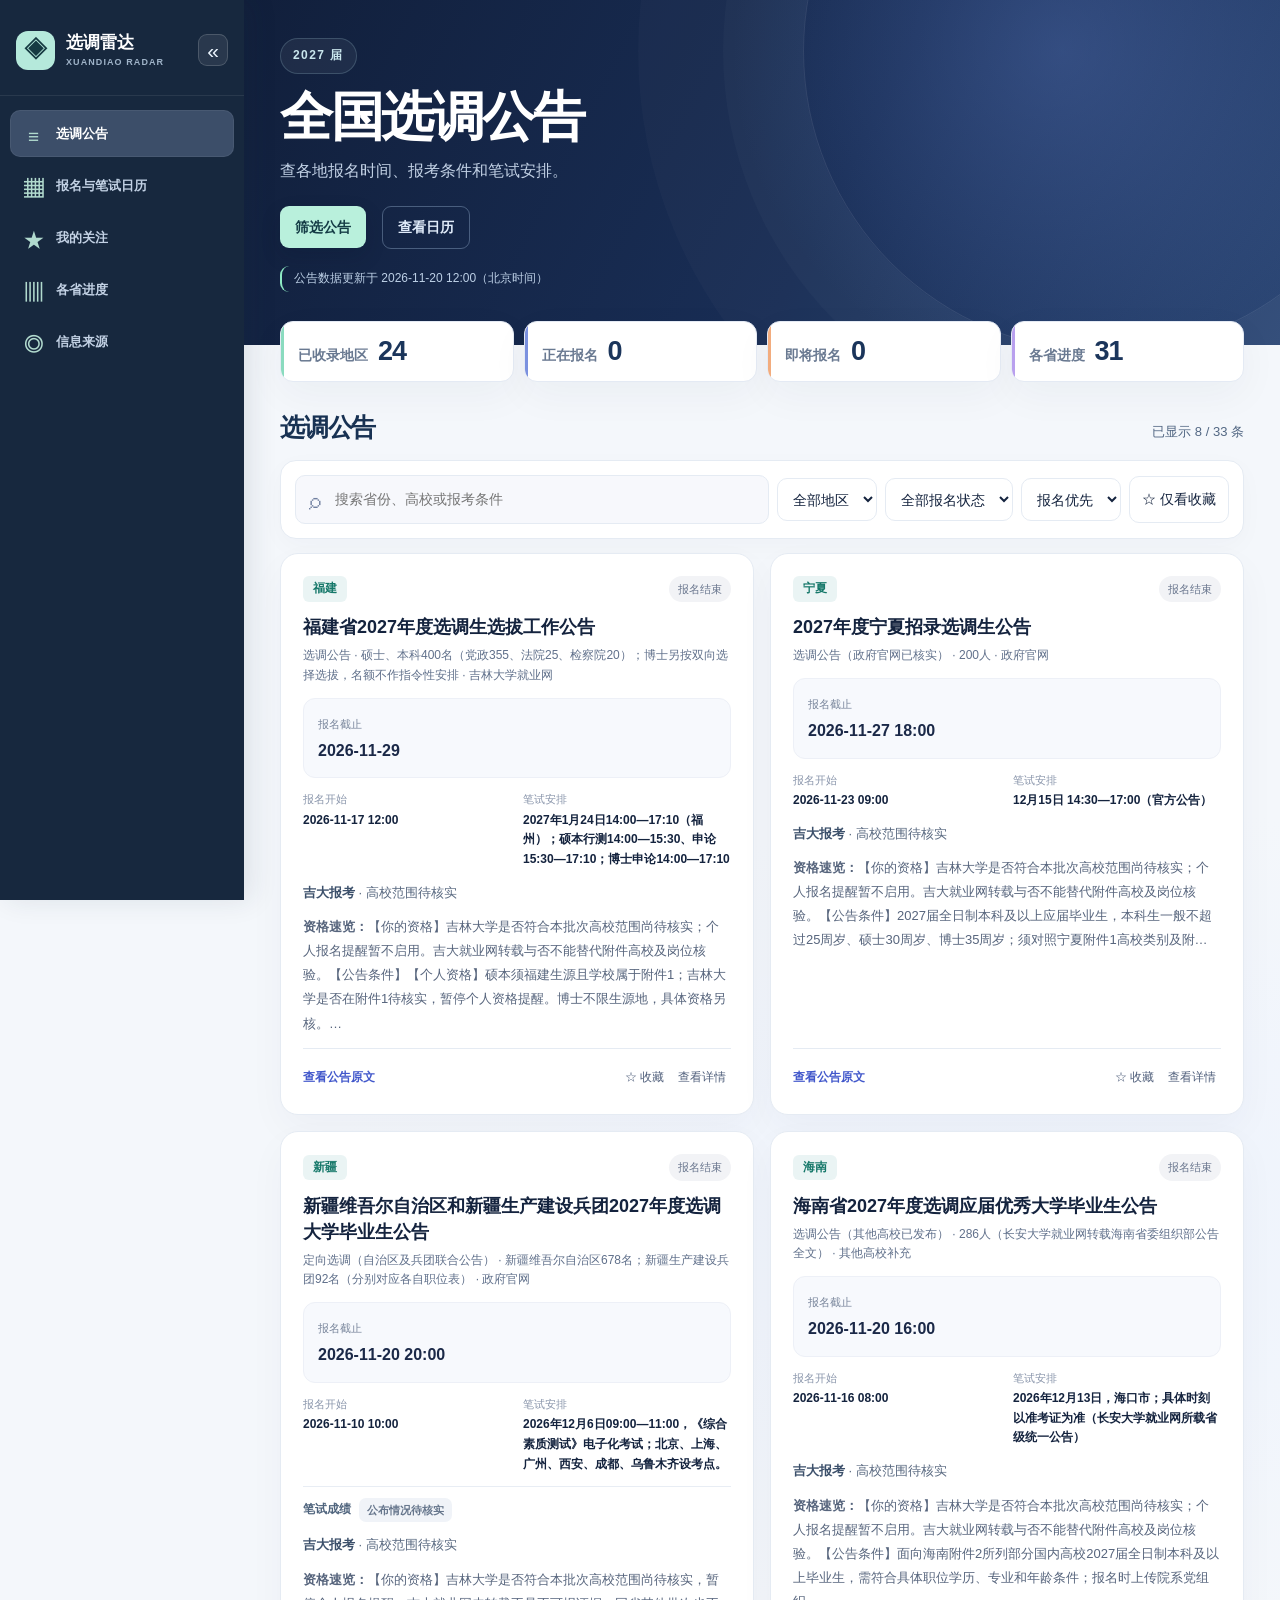
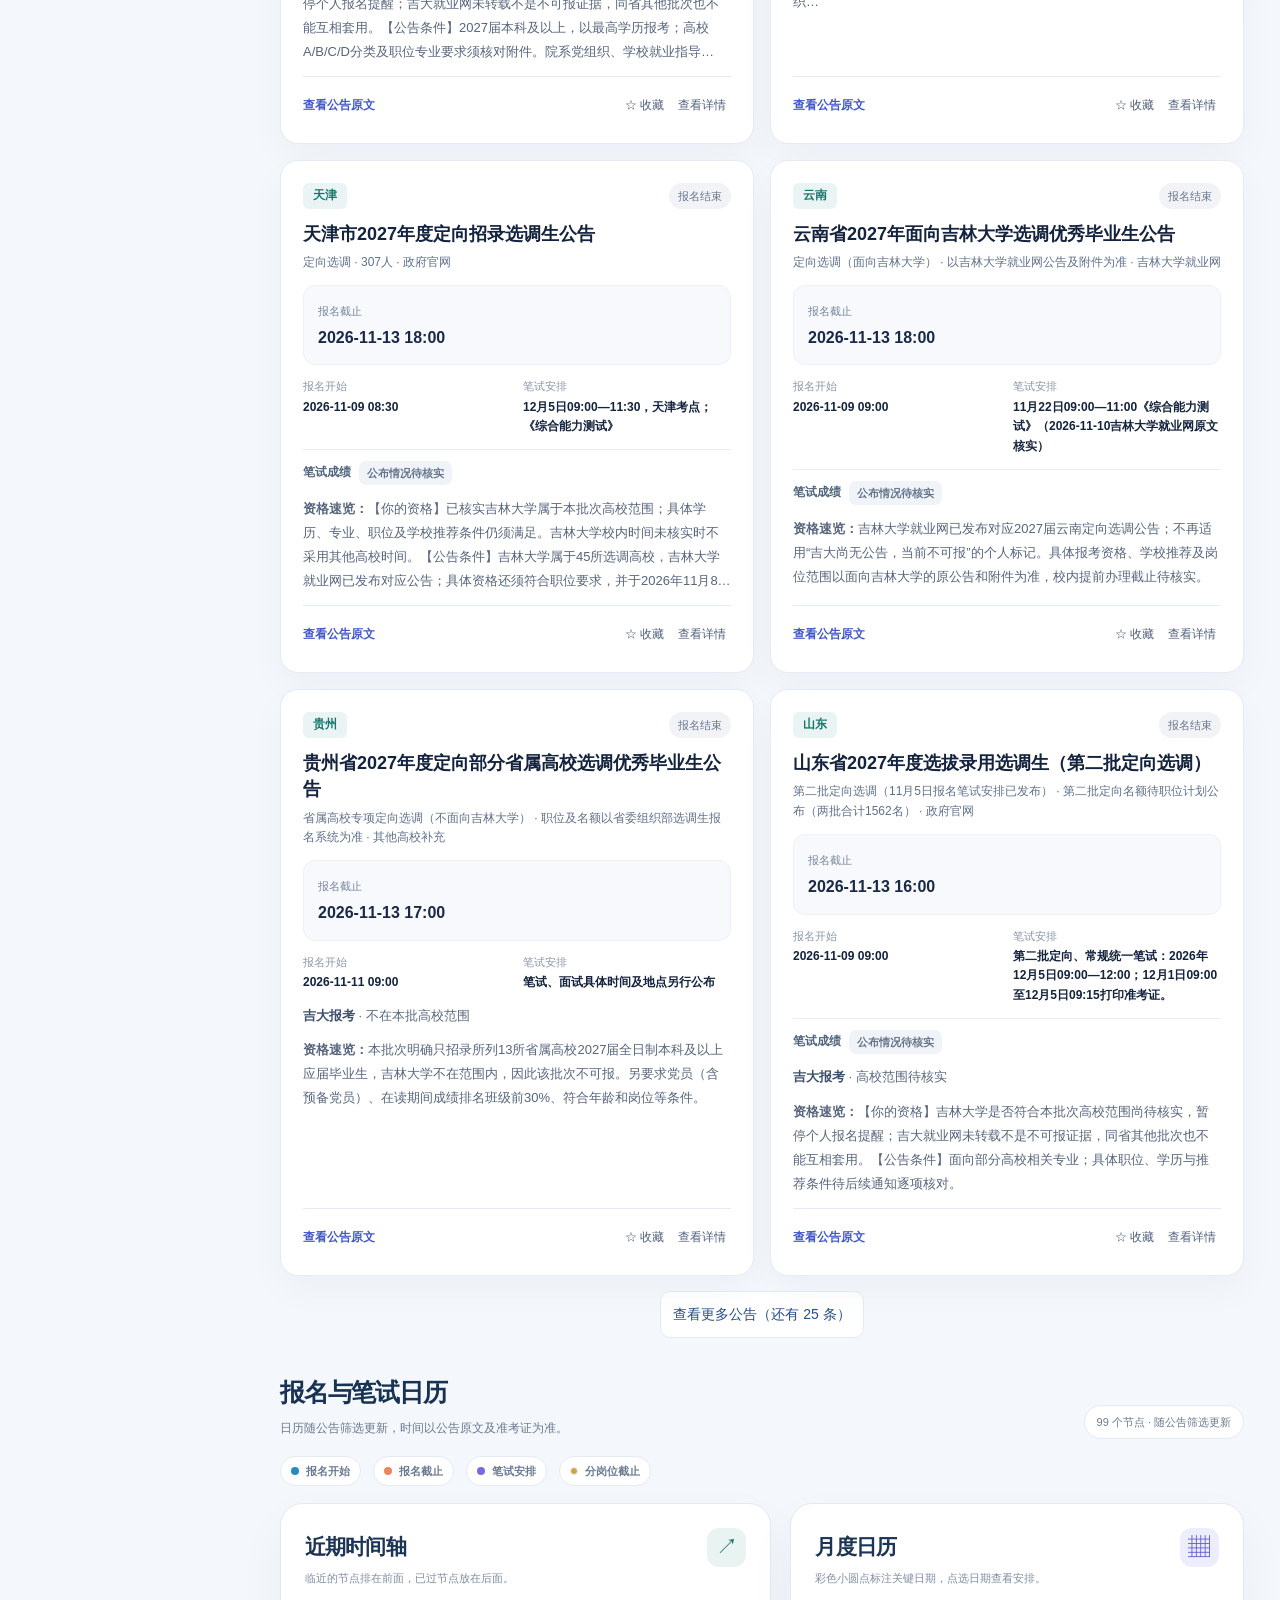
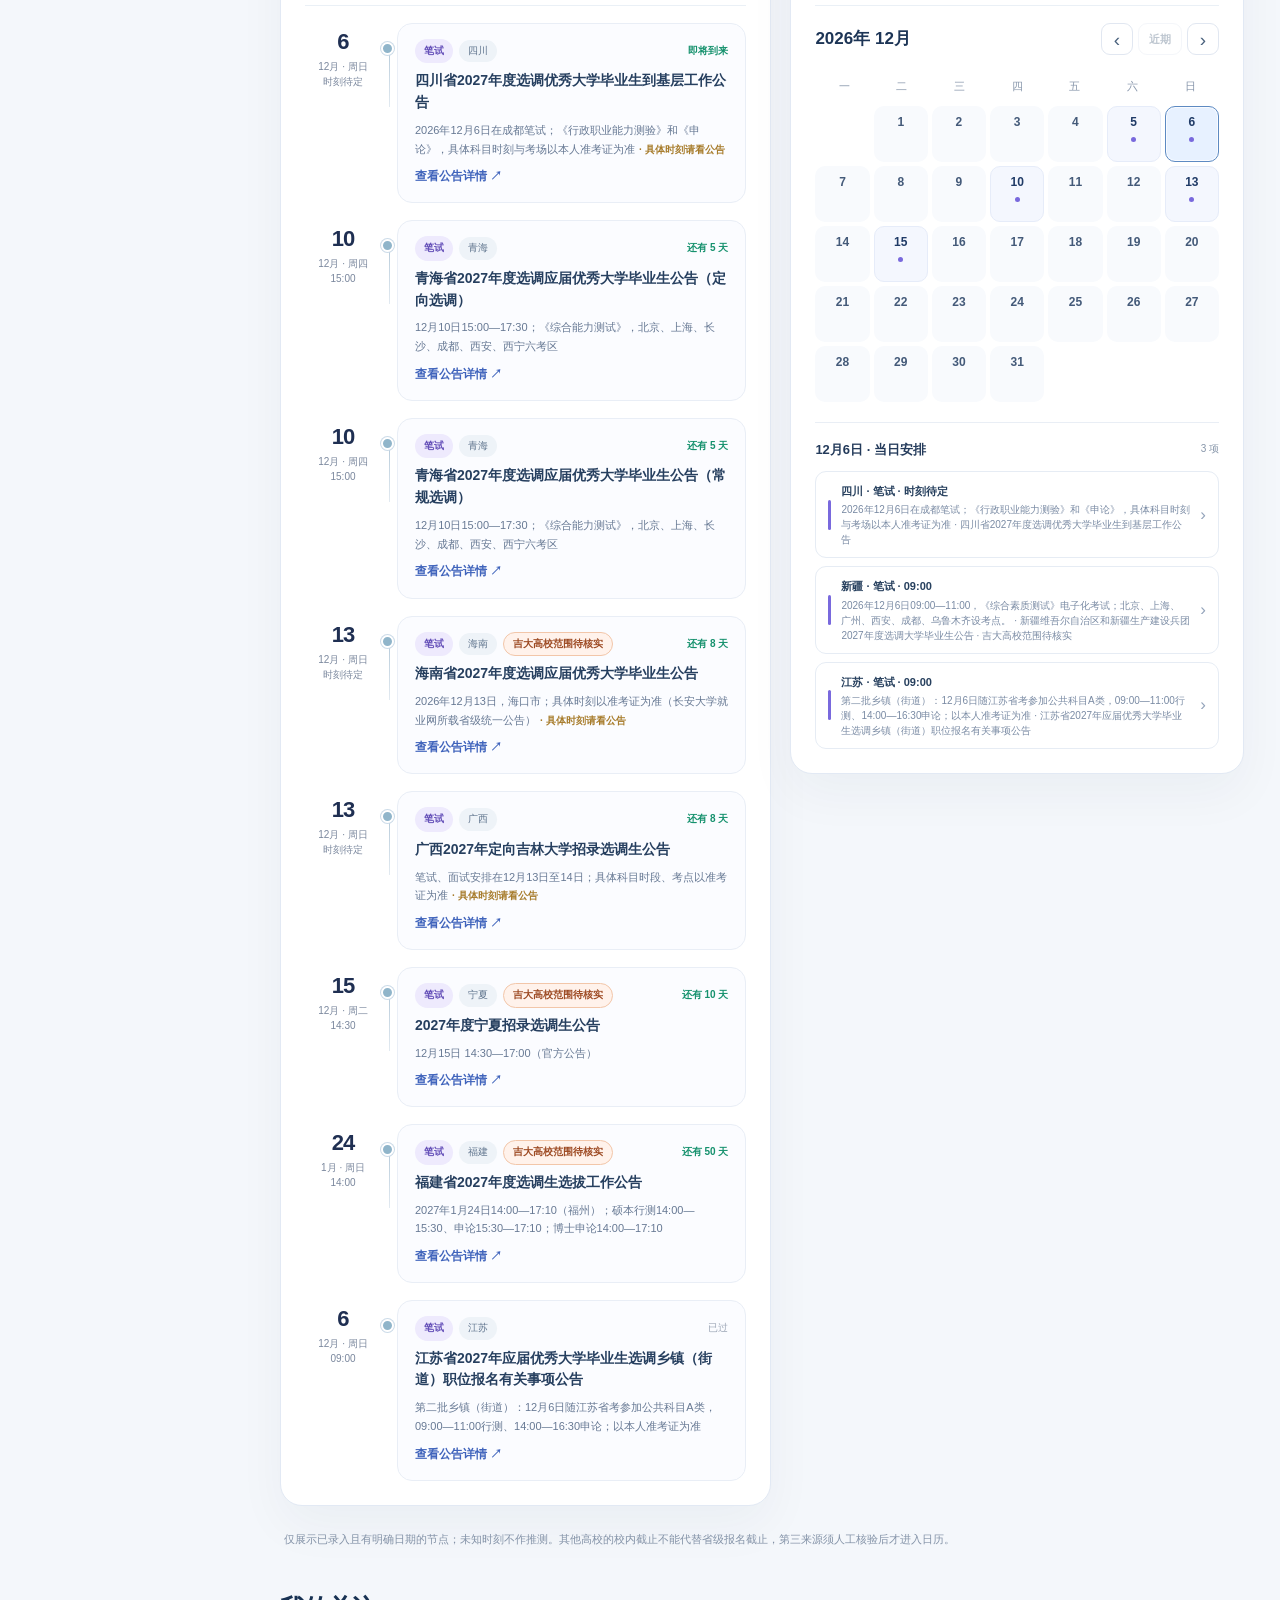
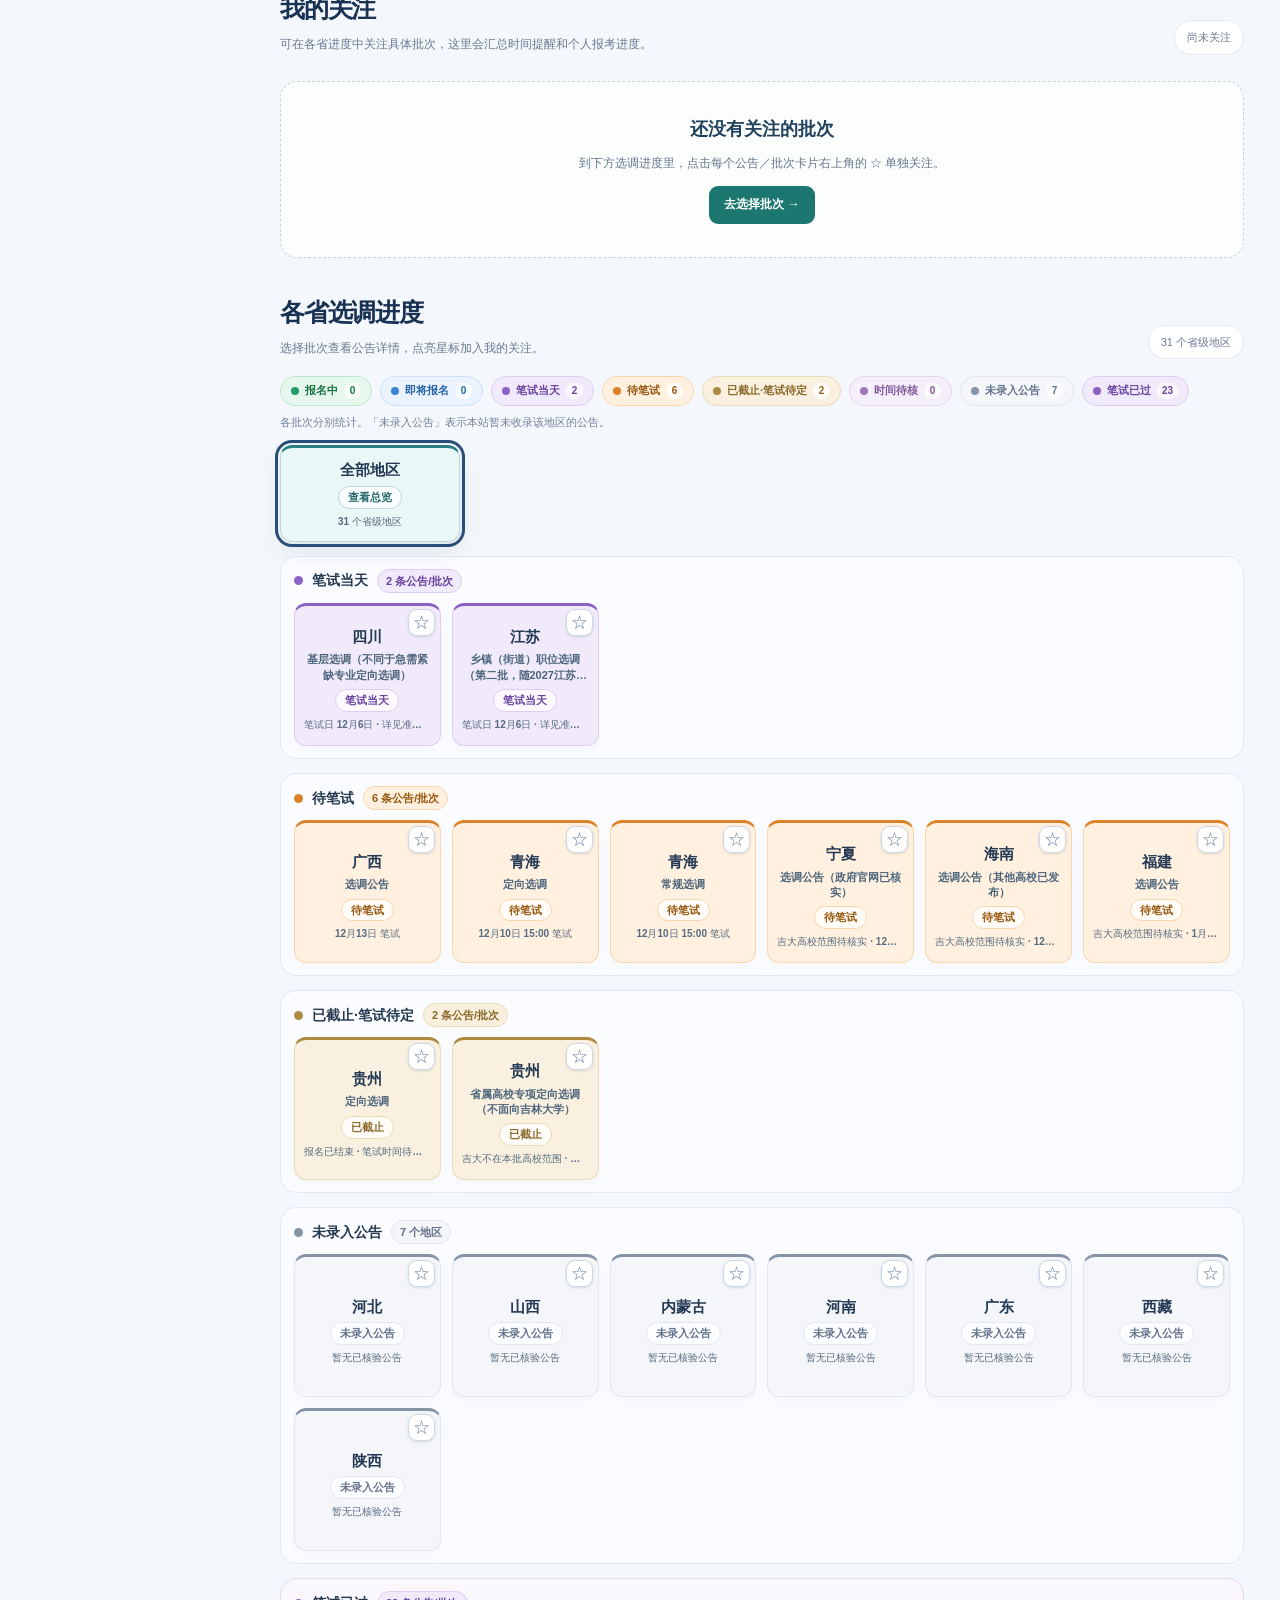
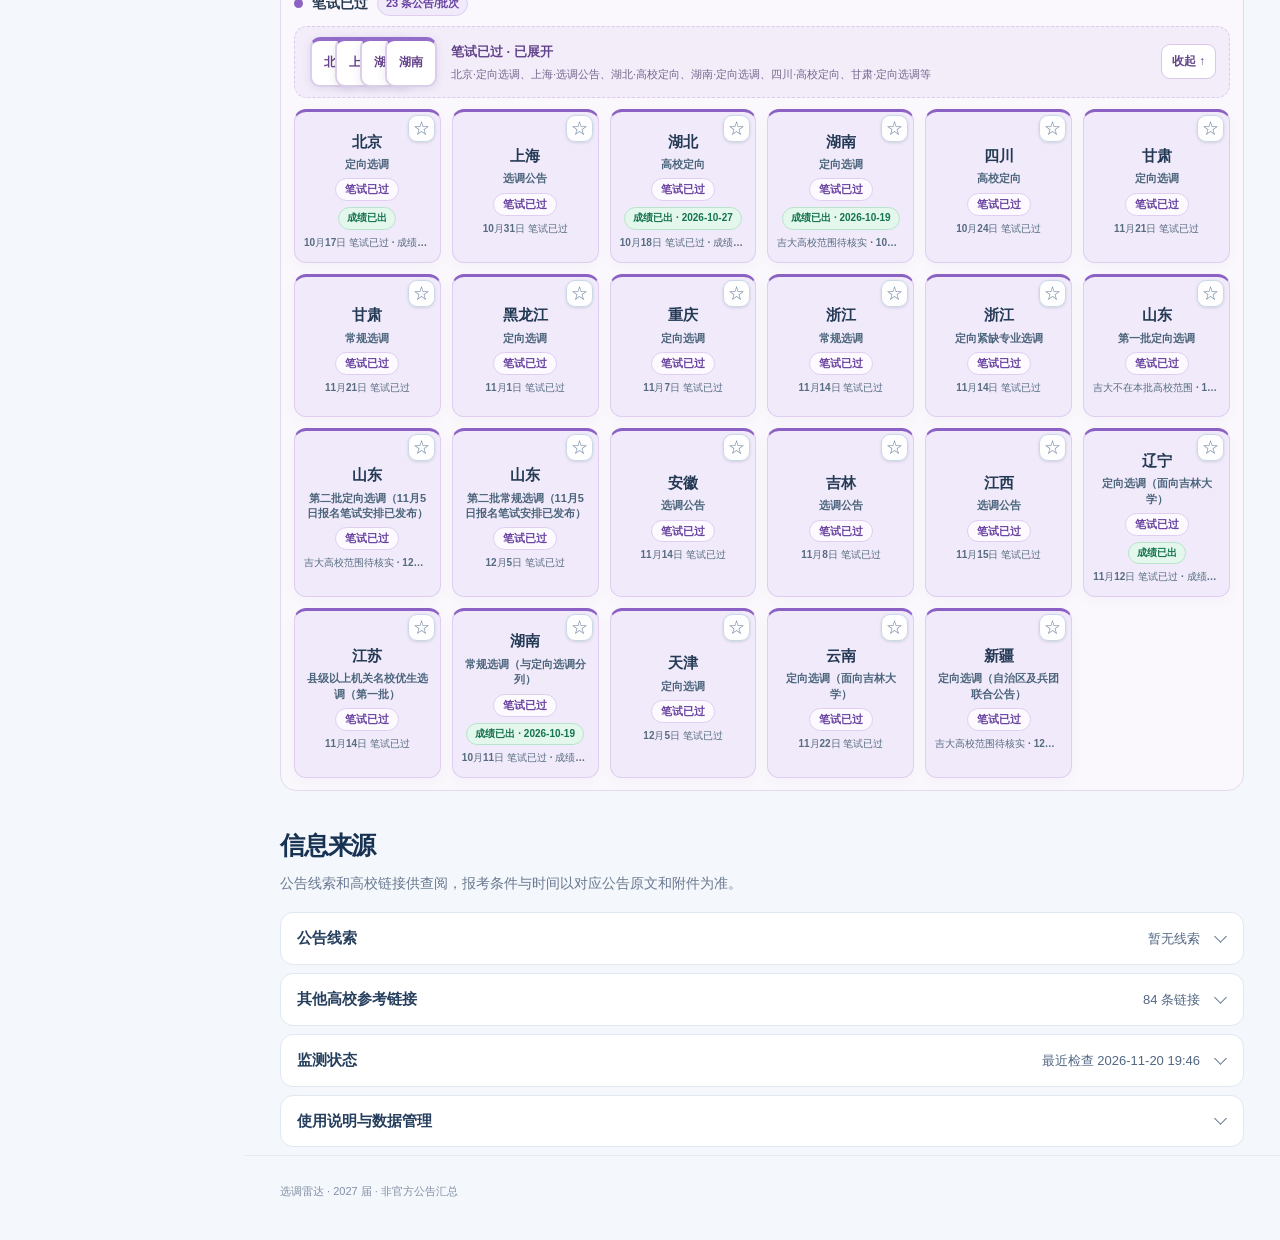
==== commit 1edd0fc5: "Make selection announcements easier to browse" ====
--- a/index.html
+++ b/index.html
@@ -32,26 +32,6 @@
 @media(max-width:760px){.shell{padding:0 18px}.mast{padding-bottom:69px}.hero{padding-top:34px}.hero h1{font-size:clamp(34px,8vw,50px)}.stats{margin-top:-39px}.stat{padding:16px 17px}.stat b{font-size:28px}.sectionhead{align-items:flex-start;flex-wrap:wrap}.sectionhead h2{font-size:22px}.schedule-layout{grid-template-columns:1fr}.schedule-panel{padding:20px}.timeline-item{grid-template-columns:64px minmax(0,1fr);gap:14px}.timeline-date{text-align:center;display:block}.timeline-date:before{display:block;right:-11px;top:19px}.timeline-date:after{display:block;right:-7px;top:26px}.calendarboard{grid-template-columns:repeat(7,minmax(0,1fr))}.cal-day,.cal-spacer{min-height:56px}.top-actions span:last-child{display:none}}
 @media(max-width:400px){.shell{padding:0 13px}.logo small{font-size:8px}.top-actions span{padding:6px 9px}.hero-actions{gap:17px}.schedule-panel{padding:15px}.timeline-card{padding:12px}.timeline-item{grid-template-columns:50px minmax(0,1fr);gap:11px}.timeline-date b{font-size:18px}.timeline-date span{font-size:9px}.timeline-date:before{right:-9px}.timeline-date:after{right:-5px}.cal-day,.cal-spacer{min-height:44px}.cal-day .dots i{width:4px;height:4px}.cal-nav button{min-width:28px}}
 @media(prefers-reduced-motion:reduce){*,*:before,*:after{scroll-behavior:auto!important;transition:none!important}}
-
-/* Review visibility upgrade: monitoring runs != verified announcements. */
-.coverage-board{display:grid;grid-template-columns:repeat(4,minmax(0,1fr));gap:10px;margin:14px 0 15px}
-.coverage-metric{border:1px solid #e5ebf3;background:#fff;border-radius:15px;padding:14px 15px;min-width:0}
-.coverage-metric small{display:block;font-size:11px;color:#70829b}
-.coverage-metric strong{display:block;font-size:24px;color:#1e385e;font-weight:830;line-height:1.4;margin:4px 0}
-.coverage-metric em{display:block;font-style:normal;font-size:10px;color:#7d8da4;line-height:1.5}
-.coverage-note{border:1px solid #e7eaf3;background:#f9fbff;border-radius:14px;padding:13px 16px;color:#516985;font-size:12px;line-height:1.85;margin-bottom:13px}
-.coverage-note b{color:#1b4365}
-.coverage-missing{display:flex;flex-wrap:wrap;gap:6px;margin:10px 0 0}
-.coverage-missing span{border-radius:7px;padding:2px 7px;background:#eef2f8;font-size:11px;color:#657992}
-.source-failures{display:flex;flex-wrap:wrap;gap:6px;margin-top:8px}
-.source-failures span{font-size:11px;border-radius:7px;padding:3px 8px;background:#fff0ed;color:#994633}
-.source-failures .fallback-source{background:#edf4ff;color:#3568a3}
-@media(max-width:800px){.coverage-board{grid-template-columns:repeat(2,minmax(0,1fr))}}
-@media(max-width:390px){.coverage-metric{padding:12px}.coverage-metric strong{font-size:21px}}
-
-/* Third-tier links are an independent supplementary module, not review candidates. */
-.supplement-channels{display:flex;flex-wrap:wrap;align-items:center;gap:7px;margin:0 0 16px;font-size:11px;color:#60798a}.supplement-channels b{color:#315d68}.supplement-channels span{background:#edf5f5;border:1px solid #dcebea;border-radius:999px;padding:3px 9px;color:#426e70}.supplement-channels small{flex-basis:100%;color:#8495a6} 
-.supplement-section{scroll-margin-top:28px}.supplement-top{display:flex;align-items:center;flex-wrap:wrap;gap:10px;justify-content:space-between;margin-bottom:13px}.supplement-top label{display:flex;align-items:center;gap:7px;color:#546b84;font-size:12px;font-weight:700}.supplement-controls{display:flex;gap:10px;align-items:center;flex-wrap:wrap}.supplement-controls input{border:1px solid #dfe6ef;border-radius:10px;padding:8px 10px;color:#24415f;background:#fff;min-width:205px;max-width:100%}.supplement-top select{border:1px solid #dfe6ef;border-radius:10px;padding:8px 10px;color:#24415f;background:#fff;max-width:180px}.supplement-note{background:#f3f9f9;border:1px solid #d8e9e5;border-left:4px solid #5baf9b;border-radius:13px;padding:13px 16px;margin-bottom:14px;color:#3d6470;font-size:12px;line-height:1.85}.supplement-grid{display:grid;grid-template-columns:repeat(3,minmax(0,1fr));gap:13px}.supplement-card{min-width:0;background:#fff;border:1px solid #dbe9e7;border-radius:17px;padding:19px;box-shadow:0 8px 24px #173e4209;display:flex;flex-direction:column;gap:9px}.supplement-card:hover{border-color:#83bdb2}.supplement-header{display:flex;align-items:center;flex-wrap:wrap;gap:7px}.supplement-badge{background:#e5f5ee;border-radius:999px;color:#217b61;padding:3px 9px;font-size:11px;font-weight:750}.supplement-unverified{background:#fff4e1;color:#996111;padding:3px 9px;border-radius:999px;font-size:10px}.supplement-card h3{font-size:15px;line-height:1.5;margin:0;color:#1a3851;overflow-wrap:anywhere}.supplement-card p{font-size:11px;color:#657a8e;margin:0;line-height:1.7;overflow-wrap:anywhere}.supplement-card a{color:#236d70;font-weight:760;font-size:12px;border-top:1px solid #e8f0ef;padding-top:10px;margin-top:auto}.supplement-empty{grid-column:1/-1;border:1px dashed #cbdedb;background:#f8fbfb;color:#53717c;border-radius:15px;text-align:center;padding:28px 15px;font-size:12px}.supplement-more{margin-top:13px;border:1px solid #d8e7e4;background:#fff;border-radius:11px;padding:10px 17px;color:#297e70;font-weight:750}.supplement-more:hover{background:#e8f6f1}@media(max-width:960px){.supplement-grid{grid-template-columns:repeat(2,minmax(0,1fr))}}@media(max-width:600px){.supplement-grid{grid-template-columns:1fr}.supplement-card{padding:16px}.supplement-top{align-items:flex-start}}
 
 /* Province progress overview — textual stages and accessible color coding. */
 .province-headmark{display:inline-block;vertical-align:middle;padding:4px 9px;margin-left:7px;border-radius:99px;background:#e8f4f0;color:#286f67;font-size:11px;font-weight:730;letter-spacing:0}
@@ -175,7 +155,7 @@
 .xd-sidebar-toggle{border:1px solid #ffffff29;border-radius:9px;background:#ffffff14;color:#eaf3fc;min-width:30px;height:32px;display:grid;place-items:center;padding:0;font-size:21px;line-height:1}
 .xd-sidebar-toggle:hover{background:#ffffff28}.xd-sidebar-toggle:focus-visible,.xd-mobile-menu:focus-visible,.xd-sidebar-links a:focus-visible{outline:3px solid #b2e5de;outline-offset:2px}
 .xd-nav-label{padding:25px 20px 12px;font-size:11px;font-weight:800;letter-spacing:.13em;color:#a6b7cd;white-space:nowrap}.xd-nav-label span{font-size:9px;letter-spacing:.06em;display:block;font-weight:450;margin-top:2px}
-.xd-sidebar-links{display:flex;flex-direction:column;gap:5px;padding:0 10px;flex:1}
+.xd-sidebar-links{display:flex;flex-direction:column;gap:5px;padding:14px 10px;flex:1}
 .xd-sidebar-links a{display:flex;align-items:center;min-height:47px;gap:12px;padding:8px 12px;color:#c2d1e4;border-radius:10px;font-size:13px;font-weight:690;white-space:nowrap;border:1px solid transparent;transition:background .15s,color .15s}
 .xd-sidebar-links a:hover{color:white;background:#ffffff12}.xd-sidebar-links a.is-active{color:#fff;background:#3c4e69;border-color:#ffffff10;font-weight:800}
 .xd-nav-icon{font-size:19px;display:grid;place-items:center;width:21px;height:26px;flex:0 0 21px;color:#b1dace}.xd-nav-text{min-width:0;overflow:hidden;text-overflow:ellipsis}
@@ -247,6 +227,97 @@
 #watchGrid .watch-pick-batch{border:1px solid #dce7f1;background:#f4f8fe;color:#305b7f;border-radius:8px;text-align:left;padding:8px 10px;font-size:11px;cursor:pointer}
 #watchGrid .watch-pick-batch:hover{background:#e8f2ff}
 #watchGrid .watch-card .watch-stage{max-width:240px;white-space:normal}
+
+/* Keep the announcement search near the top and put source details at the end. */
+.mast{padding:38px 0 53px}
+.mast .topline{display:none}
+.hero{padding-top:0}
+.hero .eyebrow{font-size:12px;letter-spacing:.12em}
+.hero h1{font-size:clamp(32px,4.2vw,53px);margin:12px 0 8px}
+.hero p{margin:0;font-size:16px}
+.hero-actions{margin:19px 0 0;gap:16px}
+.hero-cta,.hero-sub{min-height:42px;padding:9px 15px;border-radius:9px;font-size:14px}
+.hero-sub{border:1px solid #a6c1e05c}
+.asof{margin-top:17px;font-size:12px}
+.stats{margin:-24px 0 0;gap:10px}
+.stat{padding:12px 17px;display:flex;align-items:baseline;gap:10px;border-radius:13px}
+.stat span{font-size:14px}
+.stat b{font-size:27px;margin:0}
+a.stat:hover{border-color:#85bcb5;background:#f6fcfa}
+a.stat:focus-visible,.source-disclosure summary:focus-visible{outline:2px solid var(--accent);outline-offset:3px}
+#announcements .sectionhead{margin:25px 0 12px;align-items:baseline}
+#resultCount{color:#526783;font-size:13px}
+.announcement-tools{display:flex;flex-wrap:wrap;gap:8px;align-items:center;margin:0 0 14px}
+.announcement-tools .search{min-width:min(100%,240px)}
+.announcement-tools input,.announcement-tools select,.announcement-tools button{min-height:43px;color:var(--ink);font-size:14px}
+.announcement-tools select{flex:none;padding:8px 11px}
+.announcement-tools #reset{border-color:transparent;background:transparent;color:#4f627b}
+.announcement-tools #reset:hover{background:#f1f5fb}
+.announcement-tools #favFilter.primary{color:white}
+.record{gap:12px}
+.record h3{min-height:0}
+.record .subline{margin-top:-6px}
+.record .score-line{margin-top:0}
+.record .summary{font-size:13px}
+.record-scope{font-size:13px;color:#596980;margin:0}
+.record-scope b{font-weight:650;color:#3c506b}
+.announcement-more{display:block;margin:15px auto 0;color:#254e86}
+.source-disclosure{border:1px solid #e0e8f1;border-radius:13px;background:#fff;margin-bottom:8px}
+.source-disclosure summary{cursor:pointer;display:flex;align-items:center;justify-content:space-between;gap:8px 16px;padding:13px 16px;list-style:none}
+.source-disclosure summary::-webkit-details-marker{display:none}
+.source-disclosure summary:after{content:"";flex:none;width:8px;height:8px;border:solid #60758d;border-width:0 1.5px 1.5px 0;transform:rotate(45deg);margin:0 2px 4px 0}
+.source-disclosure[open] summary:after{transform:rotate(225deg);margin-bottom:0}
+.source-disclosure summary strong{flex:1;color:#263f5e;font-size:15px}
+.source-disclosure summary span{color:#526783;font-size:13px;text-align:right;overflow-wrap:anywhere}
+.source-body{padding:0 16px 16px;color:#526783;font-size:14px}
+.source-body>p{margin:0 0 12px}
+.source-tools{display:flex;align-items:center;gap:8px;flex-wrap:wrap;margin-bottom:10px}
+.source-tools input,.source-tools select{padding:8px 11px;border:1px solid var(--line);border-radius:8px;background:#fff;color:var(--ink);min-height:42px}
+.source-tools input{flex:1;min-width:0}
+.source-list{display:grid;grid-template-columns:minmax(0,1fr);list-style:none;padding:0;margin:0}
+.source-row{display:grid;gap:3px;padding:10px 0;border-top:1px solid #e8eef5;overflow-wrap:anywhere}
+.source-row a{width:fit-content;color:#245689;font-weight:680;text-decoration:underline;text-decoration-color:#b2c4db;text-underline-offset:3px}
+.source-row a:hover{text-decoration-color:currentColor}
+.source-row small,.source-updated{font-size:13px;color:#526783}
+.source-empty{padding:12px;border-radius:8px;background:#f5f8fc}
+.source-metrics{display:grid;grid-template-columns:repeat(auto-fit,minmax(min(146px,100%),1fr));gap:8px;margin:0 0 12px}
+.source-metrics div{padding:9px 11px;border-radius:8px;background:#f5f8fc}
+.source-metrics dt{font-size:13px}
+.source-metrics dd{margin:2px 0 0;font-weight:750;color:#233f61}
+.source-health{padding-left:20px;margin:0}
+.source-health li{padding:2px 0}
+.source-more,.data-actions{margin-top:9px}
+.data-actions{display:flex;gap:8px;flex-wrap:wrap}
+#sources{scroll-margin-top:24px}
+#sources>.sectionhead p{font-size:14px}
+#sources>details{scroll-margin-top:24px}
+@media(max-width:900px){
+ .mast{padding-top:12px}
+ .mast .topline{display:flex;padding:0 94px 10px 0;margin-bottom:15px}
+ .mast .topline .logoicon{width:34px;height:34px;font-size:18px;border-radius:8px}
+ .mast .topline .logo{font-size:16px}
+ .xd-mobile-menu{left:auto;right:12px}
+}
+@media(max-width:760px){
+ .mast{padding-bottom:42px}
+ .hero .eyebrow{font-size:11px;padding:3px 9px}
+ .hero h1{margin:8px 0 5px}
+ .hero p{font-size:14px}
+ .hero-actions{margin-top:11px;gap:8px}
+ .hero-cta,.hero-sub{padding:7px 11px;min-height:40px}
+ .asof{margin-top:10px}
+ .stats{margin-top:-22px}
+ .stat{padding:8px 12px;justify-content:space-between;gap:4px}
+ .stat span{font-size:13px}
+ .stat b{font-size:22px}
+ #announcements .sectionhead{margin-top:20px}
+ .announcement-tools{display:grid;grid-template-columns:repeat(2,minmax(0,1fr));gap:7px;padding:9px}
+ .announcement-tools .search{grid-column:1/-1;min-width:0}
+ .announcement-tools select{width:100%}
+ .announcement-tools #reset{grid-column:1/-1;min-height:34px}
+ .source-disclosure summary{padding:12px}
+ .source-body{padding:0 12px 12px}
+}
 </style>
 </head>
 <body>
@@ -255,40 +326,106 @@
     <a class="xd-brand" href="#page-top" aria-label="选调雷达：返回顶部"><span class="xd-brand-mark">◈</span><span class="xd-brand-word">选调雷达<small>XUANDIAO RADAR</small></span></a>
     <button id="sidebarToggle" class="xd-sidebar-toggle" type="button" aria-label="收起侧边栏" aria-controls="quick-directory" aria-expanded="true" title="收起侧边栏">«</button>
   </div>
-  <div class="xd-nav-label">快速前往 <span>QUICK ACCESS</span></div>
   <div class="xd-sidebar-links" aria-label="页面章节">
-    <a class="jump-link is-active" href="#overview" title="首页概览" aria-label="首页概览" aria-current="location"><span class="xd-nav-icon" aria-hidden="true">⌂</span><span class="xd-nav-text">首页概览</span></a>
-    <a class="jump-link" href="#watchlist" title="我的关注" aria-label="我的关注"><span class="xd-nav-icon" aria-hidden="true">★</span><span class="xd-nav-text">我的关注</span></a>
-    <a class="jump-link" href="#schedule" title="时间轴 / 日历" aria-label="时间轴 / 日历"><span class="xd-nav-icon" aria-hidden="true">▦</span><span class="xd-nav-text">时间轴 / 日历</span></a>
-    <a class="jump-link" href="#province-section" title="省份进度" aria-label="省份进度"><span class="xd-nav-icon" aria-hidden="true">▥</span><span class="xd-nav-text">省份进度</span></a>
-    <a class="jump-link" href="#announcements" title="公告与条件" aria-label="公告与条件"><span class="xd-nav-icon" aria-hidden="true">≡</span><span class="xd-nav-text">公告与条件</span></a>
-    <a class="jump-link" href="#supplement" title="高校补充" aria-label="高校补充"><span class="xd-nav-icon" aria-hidden="true">◇</span><span class="xd-nav-text">高校补充</span></a>
-    <a class="jump-link" href="#review-queue" title="监测与待核验" aria-label="监测与待核验"><span class="xd-nav-icon" aria-hidden="true">◎</span><span class="xd-nav-text">监测与待核验</span></a>
-    <a class="jump-link" href="#site-guide" title="使用说明" aria-label="使用说明"><span class="xd-nav-icon" aria-hidden="true">ⓘ</span><span class="xd-nav-text">使用说明</span></a>
+    <a class="jump-link is-active" href="#announcements" title="选调公告" aria-current="location"><span class="xd-nav-icon" aria-hidden="true">≡</span><span class="xd-nav-text">选调公告</span></a>
+    <a class="jump-link" href="#schedule" title="报名与笔试日历"><span class="xd-nav-icon" aria-hidden="true">▦</span><span class="xd-nav-text">报名与笔试日历</span></a>
+    <a class="jump-link" href="#watchlist" title="我的关注"><span class="xd-nav-icon" aria-hidden="true">★</span><span class="xd-nav-text">我的关注</span></a>
+    <a class="jump-link" href="#province-section" title="各省进度"><span class="xd-nav-icon" aria-hidden="true">▥</span><span class="xd-nav-text">各省进度</span></a>
+    <a class="jump-link" href="#sources" title="信息来源"><span class="xd-nav-icon" aria-hidden="true">◎</span><span class="xd-nav-text">信息来源</span></a>
   </div>
-  <div class="xd-sidebar-bottom"><span class="xd-bottom-line">31个地区 · 关键时间</span><small>官方信息优先，补充来源单列</small></div>
 </nav>
 <div id="sidebarBackdrop" class="xd-sidebar-backdrop" aria-hidden="true"></div>
 <button id="sidebarMobileButton" class="xd-mobile-menu" type="button" aria-label="打开页面目录" aria-controls="quick-directory" aria-expanded="false">☰ <span>目录</span></button>
-<header class="mast" id="page-top"><div class="shell"><div class="topline"><div class="logo"><span class="logoicon">◈</span><span>选调雷达<small> XUANDIAO RADAR</small></span></div><div class="top-actions"><span>2027 届</span><span>待核验线索与正式数据分离</span></div></div><div class="hero"><div class="eyebrow"><span class="eyebrow-dot"></span> 2027 届 · 全国定向选调信息汇总</div><h1>关键时间，<br><span>集中看更清晰。</span></h1><p>报名开放、截止日期与笔试安排清晰排布。政府官网优先，吉林大学其次，其他高校官方就业网仅作第三补充；未核实信息不进入日历。</p><div class="hero-actions"><a href="#schedule" class="hero-cta">查看时间安排 <span aria-hidden="true">↗</span></a><a href="#province-section" class="hero-sub">按省份查找 →</a></div><div class="asof" id="asof">资料核验：2026年9月21日 ｜ 仅展示已核对信息</div></div></div></header>
-<main class="shell"><section class="stats" id="overview" aria-label="统计概览"><div class="stat"><span>覆盖省级地区</span><b id="provinceTotal">31</b><em>省、自治区、直辖市</em></div><div class="stat"><span>已录入地区</span><b id="releasedTotal">—</b><em>附有公开信息链接</em></div><div class="stat"><span>正在报名</span><b id="openTotal">—</b><em>按当前设备时间计算</em></div><div class="stat"><span>即将开放</span><b id="upcomingTotal">—</b><em>已知未来报名时段</em></div></section>
-
-<div class="notice"><strong>ⓘ</strong><div><b>时间提醒：</b>日历仅展示已录入的明确日期，尚未查全的地区不会自动补写；报名与考试安排以公告原文及准考证为准。<details class="notice-more"><summary>查看信息来源和更新方式</summary><p>来源三级顺序：政府官网优先，吉林大学就业网其次；前两者无可用公告时，检索经过域名核对的其他高校官方就业网作第三来源。第三来源必须逐条核验适用学校、原文与附件，不采用商业转载。自动发现与正式数据分开，监测失败不等于没有公告；政府来源候选需人工核验，吉林大学就业网通知按本站规则自动入库并仅提取正文明确时间。政府及已核验高校材料能确认吉大在相应批次高校范围内时，无需等待吉大就业网转载；吉大校内时间另行核实，绝不套用其他高校期限。部分省份按高校、岗位和批次发布不同公告，时间及资格须按对应公告、岗位表核对。倒计时按设备时间计算。<span id="dataNotice"></span></p></details></div></div>
-<section class="watch-section" id="watchlist" aria-label="我的关注与报考清单"><div class="sectionhead"><div><span class="section-kicker">MY LIST / 个人关注</span><h2>我的关注 · 报考清单 <span class="watch-headmark">各批次独立关注</span></h2><p>按公告／批次单独收藏，分开查看报名、笔试和成绩，并分别标记个人报考进度。</p></div><span class="hint" id="watchCount">尚未关注</span></div><div class="watch-intro"><span>★ 每条公告／批次独立点星标，报考清单按实际报名、笔试阶段分组；每张卡片仍能单独标记「关注中、正在报名、已报名」。</span><a href="#province-section">去选择批次 →</a></div><div id="watchAlerts" class="watch-alerts" role="status" aria-live="polite"></div><div id="watchGrid" class="watch-groups"><div class="watch-empty"><b>还没有关注的地区</b><p>先在省份总览中点亮星标，这里就会显示你关心的时间安排。</p><a href="#province-section">去关注省份 →</a></div></div></section>
-<section aria-label="时间轴与日历" id="schedule" class="schedule-section"><div class="sectionhead"><div><span class="section-kicker">YOUR SCHEDULE / 重要节点</span><h2>报名与考试，一眼掌握<span class="heading-star" aria-hidden="true">✳</span></h2><p>所有节点均取自已经录入的公告资料；日期变动请以公告原文为准。</p></div><span class="hint" id="scheduleHint">正在整理关键节点</span></div><div class="schedule-legend" aria-label="日期类型图例"><span><i class="legend-dot start"></i>报名开始</span><span><i class="legend-dot end"></i>报名截止</span><span><i class="legend-dot exam"></i>笔试安排</span><span><i class="legend-dot deadline"></i>分岗位截止</span></div><div class="schedule-layout"><section class="schedule-panel timeline-panel"><div class="panel-head"><div><span class="panel-eyebrow">01 / MILESTONES</span><h3>近期时间轴</h3><p>临近的节点排在前面，已过节点放在后面。</p></div><span class="panel-symbol" aria-hidden="true">↗</span></div><div id="timelineList" class="timelinelist"><div class="timeline-empty">正在整理关键时间节点…</div></div></section><section class="schedule-panel calendar-panel"><div class="panel-head"><div><span class="panel-eyebrow">02 / CALENDAR</span><h3>月度日历</h3><p>彩色小圆点标注关键日期，点选日期查看安排。</p></div><span class="panel-symbol calendar-symbol" aria-hidden="true">▦</span></div><div class="calendar-toolbar"><strong id="calendarMonth">2026年9月</strong><div class="cal-nav"><button type="button" id="calPrev" aria-label="上个月">‹</button><button type="button" id="calToday">近期</button><button type="button" id="calNext" aria-label="下个月">›</button></div></div><div class="calendar-weekdays" aria-hidden="true"><span>一</span><span>二</span><span>三</span><span>四</span><span>五</span><span>六</span><span>日</span></div><div id="calendarBoard" class="calendarboard" aria-label="日期表"><div class="calendar-empty">正在生成日历…</div></div><div class="day-agenda"><div class="agenda-heading"><b id="selectedDayTitle">当日安排</b><small id="selectedDayCount">请选择日期</small></div><div id="selectedDayEvents" class="day-agenda-list"><div class="agenda-empty">点击日历中有圆点的日期查看详情</div></div></div></section></div><p class="schedule-note">仅展示已录入且有明确日期的节点；未知时刻不作推测。其他高校的校内截止不能代替省级报名截止，第三来源须人工核验后才进入日历。</p></section>
-<section aria-label="地区导航" id="province-section"><div class="sectionhead"><div><h2>各省选调进度 <span class="province-headmark">定向与常规分批次</span></h2><p>同省定向、常规及不同批次分别列明高校与时间；点击省份查看各批次公告和日历。</p></div><span class="hint" id="provinceHint">选择地区筛选</span></div><div id="provinceLegend" class="province-legend" aria-label="省份进度颜色说明"></div><p class="province-disclaimer">说明：“未录入”仅表示本站没有相应已核验公告。每条公告／批次独立归组，笔试已结束统一归入“笔试已过”；成绩已出仅作附加标记，不与同省其他批次混合。</p><div id="provinceGrid" class="provinces"></div></section>
-<section id="announcements" aria-label="公告列表"><div class="sectionhead"><div><h2>公告详情与报名条件</h2><p>自动根据本机时间判断报名状态；点击卡片查看详细要求。</p></div><span class="hint" id="resultCount"></span></div><div class="filters"><label class="search"><input id="searchInput" placeholder="搜索省份 / 高校 / 专业 / 条件" aria-label="搜索公告"></label><select id="stateFilter" aria-label="报名状态"><option value="all">全部状态</option><option value="open">正在报名</option><option value="soon">即将报名</option><option value="closed">报名结束</option><option value="unknown">时间待定</option></select><select id="sortBy" aria-label="排序方式"><option value="deadline">按截止时间</option><option value="latest">按公告发布时间</option><option value="province">按省份</option></select><button class="btn" id="favFilter" type="button">☆ 仅看收藏</button><button class="btn" id="reset" type="button">清除筛选</button></div><div id="results" class="grid"></div></section>
-<section class="supplement-section" id="supplement" aria-label="其他高校补充来源"><div class="sectionhead"><div><span class="section-kicker">03 / OTHER UNIVERSITY SOURCES</span><h2>其他高校 · 补充来源</h2><p>独立展示第三来源信息，不进入下方待核验队列，也不自动写入报名及考试日历。</p></div><span class="hint" id="supplementCount">正在读取</span></div><div class="supplement-note">仅收集已列入白名单的其他高校官方就业网所出现的选调信息链接，供交叉查找原文。<strong>这里展示的是搜索/目录线索，不等于公告正文已核实，也不代表适用于所有高校。</strong>报名条件、考试时间和校内推荐截止请以对应省份公告、附件及本人学校通知为准。</div><div class="supplement-channels"><b>已配置的高校检索渠道（17校）：</b><span>电子科技大学</span><span>中国科学技术大学</span><span>华中科技大学</span><span>中南大学</span><span>北京大学</span><span>清华大学</span><span>中国人民大学</span><span>复旦大学</span><span>上海交通大学</span><span>浙江大学</span><span>南开大学</span><span>山东大学</span><span>哈尔滨工业大学</span><span>厦门大学</span><span>四川大学</span><span>兰州大学</span><span>武汉大学</span><small>17所高校分4批、随每天八次定时任务每3小时轮换搜索；另有8个目录每轮尝试检查。列入渠道不代表本轮全部检索成功、公告齐全或适用范围已核验。</small></div><div class="supplement-top"><span id="supplementChecked" class="muted">等待第三来源数据同步</span><div class="supplement-controls"><label for="supplementKeyword">搜索信息 <input id="supplementKeyword" type="search" placeholder="省份 / 公告标题 / 高校域名" aria-label="搜索补充信息"></label><label for="supplementProvince">筛选省份 <select id="supplementProvince" aria-label="筛选补充来源省份"><option value="全部">全部地区</option></select></label></div></div><div class="supplement-grid" id="supplementGrid"><div class="supplement-empty">第三来源数据读取中…</div></div><button type="button" id="supplementMore" class="supplement-more hidden">查看更多补充来源</button></section>
-<section id="review-queue" aria-label="待核验公告线索"><div class="sectionhead"><div><h2>自动发现 · 待核验公告线索</h2><p>这里只显示政府官网、吉林大学的待核验线索；其他高校信息请查看上方独立的「补充来源」模块。</p></div><span class="hint" id="candidateCount">尚未取得监测结果</span></div><div id="coverageBoard" class="coverage-board" aria-label="公告覆盖及搜索统计">
-  <div class="coverage-metric"><small>已录入地区</small><strong id="coveragePublished">—</strong><em>仅指已有人工核验资料的地区</em></div>
-  <div class="coverage-metric"><small>搜索请求成功</small><strong id="coverageSearched">—</strong><em>不是发现公告数量</em></div>
-  <div class="coverage-metric"><small>一/二级新增线索</small><strong id="coverageNew">—</strong><em>未审核线索不可进入日历</em></div>
-  <div class="coverage-metric"><small>来源错误条数</small><strong id="coverageErrors">—</strong><em>包括同一来源的备用请求</em></div>
-</div>
-<div id="coverageNote" class="coverage-note" role="status">监测结果读取中。尚无候选不等于全国没有公告。</div>
-<div id="monitorLine" class="monitorline">部署后定时检测。当前文件仅包含已核验资料快照。</div><div class="candidategrid" id="candidateGrid"><div class="empty">暂无线索；不等于官方没有发布公告。</div></div></section>
-<div class="resource" id="site-guide"><section class="info-panel"><h3>如何获得后续更新？</h3><p>将 <code>index.html</code> 与 <code>data.json</code> 放在同一个网站目录。部署后网站每次打开以及打开期间每5分钟尝试读取最新 JSON。定时监测脚本只更新候选线索，管理员核对公告和附件后手动更新正式数据。</p><p>直接双击打开 HTML 也能使用内置快照；收藏保存在当前浏览器。本项目附带 GitHub Actions 定时监测配置，推送到仓库并启用 Pages 后方可运行。</p><div style="display:flex;gap:8px;flex-wrap:wrap;margin-top:14px"><button id="importBtn" class="btn" type="button">导入更新 JSON</button><button id="exportBtn" class="btn" type="button">导出当前数据</button><button id="resetDataBtn" class="btn" type="button">恢复网站数据</button><input id="fileInput" type="file" accept="application/json,.json" hidden></div></section><section class="info-panel"><h3>核验与隐私</h3><p>每条信息提供来源、发布时间、核验日期。高校专属公告会单独标注，报名截止有岗位差异时在详情页列明。</p><p>网页无需账号，搜索与收藏不上传服务器；不收集姓名、学号、身份证号等个人信息。下载日历只保存在你的设备中。</p><p>本站为非官方汇总原型，任何报考决定和资格确认均应以有关组织部门公告及职位表为准。</p></section></div>
-</main><footer class="foot"><div class="shell">选调雷达 · 2027届 · 非官方信息平台 · 部署后定时检查并需人工核验，非实时或完整覆盖</div></footer>
+<header class="mast" id="page-top">
+  <div class="shell">
+    <div class="topline"><div class="logo"><span class="logoicon" aria-hidden="true">◈</span><span>选调雷达</span></div></div>
+    <div class="hero">
+      <span class="eyebrow">2027 届</span>
+      <h1>全国选调公告</h1>
+      <p>查各地报名时间、报考条件和笔试安排。</p>
+      <div class="hero-actions">
+        <a href="#announcements" class="hero-cta">筛选公告</a>
+        <a href="#schedule" class="hero-sub">查看日历</a>
+      </div>
+      <div class="asof" id="asof"></div>
+    </div>
+  </div>
+</header>
+<main class="shell">
+  <section class="stats" id="overview" aria-label="公告概览">
+    <div class="stat"><span>已收录地区</span><b id="releasedTotal">—</b></div>
+    <a class="stat" data-registration="open" href="#announcements"><span>正在报名</span><b id="openTotal">—</b></a>
+    <a class="stat" data-registration="soon" href="#announcements"><span>即将报名</span><b id="upcomingTotal">—</b></a>
+    <a class="stat" href="#province-section"><span>各省进度</span><b id="provinceTotal">31</b></a>
+  </section>
+  <section id="announcements" aria-labelledby="announcementHeading">
+    <div class="sectionhead"><h2 id="announcementHeading">选调公告</h2><span id="resultCount" role="status"></span></div>
+    <div class="filters announcement-tools">
+      <label class="search"><input id="searchInput" type="search" placeholder="搜索省份、高校或报考条件" aria-label="搜索公告"></label>
+      <select id="provinceFilter" aria-label="报考地区"><option value="全部">全部地区</option></select>
+      <select id="stateFilter" aria-label="报名状态">
+        <option value="all">全部报名状态</option><option value="open">正在报名</option><option value="soon">即将报名</option>
+        <option value="closed">报名结束</option><option value="unknown">时间待定</option>
+      </select>
+      <select id="sortBy" aria-label="公告排序">
+        <option value="deadline">报名优先</option><option value="latest">最新发布</option><option value="province">按省份</option>
+      </select>
+      <button class="btn" id="favFilter" type="button" aria-pressed="false">☆ 仅看收藏</button>
+      <button class="btn hidden" id="reset" type="button">清除筛选</button>
+    </div>
+    <div id="results" class="grid"></div>
+    <button class="btn announcement-more hidden" id="announcementMore" type="button" aria-controls="results"></button>
+  </section>
+  <section aria-label="时间轴与日历" id="schedule" class="schedule-section"><div class="sectionhead"><div><h2>报名与笔试日历</h2><p>日历随公告筛选更新，时间以公告原文及准考证为准。</p></div><span class="hint" id="scheduleHint">正在整理关键节点</span></div><div class="schedule-legend" aria-label="日期类型图例"><span><i class="legend-dot start"></i>报名开始</span><span><i class="legend-dot end"></i>报名截止</span><span><i class="legend-dot exam"></i>笔试安排</span><span><i class="legend-dot deadline"></i>分岗位截止</span></div><div class="schedule-layout"><section class="schedule-panel timeline-panel"><div class="panel-head"><div><h3>近期时间轴</h3><p>临近的节点排在前面，已过节点放在后面。</p></div><span class="panel-symbol" aria-hidden="true">↗</span></div><div id="timelineList" class="timelinelist"><div class="timeline-empty">正在整理关键时间节点…</div></div></section><section class="schedule-panel calendar-panel"><div class="panel-head"><div><h3>月度日历</h3><p>彩色小圆点标注关键日期，点选日期查看安排。</p></div><span class="panel-symbol calendar-symbol" aria-hidden="true">▦</span></div><div class="calendar-toolbar"><strong id="calendarMonth">2026年9月</strong><div class="cal-nav"><button type="button" id="calPrev" aria-label="上个月">‹</button><button type="button" id="calToday">近期</button><button type="button" id="calNext" aria-label="下个月">›</button></div></div><div class="calendar-weekdays" aria-hidden="true"><span>一</span><span>二</span><span>三</span><span>四</span><span>五</span><span>六</span><span>日</span></div><div id="calendarBoard" class="calendarboard" aria-label="日期表"><div class="calendar-empty">正在生成日历…</div></div><div class="day-agenda"><div class="agenda-heading"><b id="selectedDayTitle">当日安排</b><small id="selectedDayCount">请选择日期</small></div><div id="selectedDayEvents" class="day-agenda-list"><div class="agenda-empty">点击日历中有圆点的日期查看详情</div></div></div></section></div><p class="schedule-note">仅展示已录入且有明确日期的节点；未知时刻不作推测。其他高校的校内截止不能代替省级报名截止，第三来源须人工核验后才进入日历。</p></section>
+  <section class="watch-section" id="watchlist" aria-label="我的关注与报考清单"><div class="sectionhead"><div><h2>我的关注</h2><p>可在各省进度中关注具体批次，这里会汇总时间提醒和个人报考进度。</p></div><span class="hint" id="watchCount">尚未关注</span></div><div id="watchAlerts" class="watch-alerts" role="status" aria-live="polite"></div><div id="watchGrid" class="watch-groups"><div class="watch-empty"><b>还没有关注的地区</b><p>先在省份总览中点亮星标，这里就会显示你关心的时间安排。</p><a href="#province-section">去关注省份 →</a></div></div></section>
+  <section aria-label="地区导航" id="province-section"><div class="sectionhead"><div><h2>各省选调进度</h2><p>选择批次查看公告详情，点亮星标加入我的关注。</p></div><span class="hint" id="provinceHint">选择地区筛选</span></div><div id="provinceLegend" class="province-legend" aria-label="省份进度颜色说明"></div><p class="province-disclaimer">各批次分别统计。「未录入公告」表示本站暂未收录该地区的公告。</p><div id="provinceGrid" class="provinces"></div></section>
+  <section id="sources" aria-labelledby="sourcesHeading">
+    <div class="sectionhead">
+      <div><h2 id="sourcesHeading">信息来源</h2><p>公告线索和高校链接供查阅，报考条件与时间以对应公告原文和附件为准。</p></div>
+    </div>
+    <details class="source-disclosure" id="review-queue">
+      <summary><strong>公告线索</strong><span id="candidateCount">读取中…</span></summary>
+      <div class="source-body">
+        <p>来自政府网站和吉林大学就业网。打开原始页面可查阅正文。</p>
+        <div class="source-empty" id="candidateMessage" role="status"></div>
+        <ul class="source-list" id="candidateGrid"></ul>
+      </div>
+    </details>
+    <details class="source-disclosure" id="supplement">
+      <summary><strong>其他高校参考链接</strong><span id="supplementCount">读取中…</span></summary>
+      <div class="source-body">
+        <p>来自其他高校官方就业网。校内推荐要求和截止时间请查看本人学校通知。</p>
+        <div class="source-tools" id="supplementTools">
+          <select id="supplementProvince" aria-label="筛选参考链接地区"><option value="全部">全部地区</option></select>
+          <input id="supplementKeyword" type="search" placeholder="搜索公告标题或高校" aria-label="搜索参考链接">
+        </div>
+        <p class="source-updated" id="supplementChecked"></p>
+        <div class="source-empty" id="supplementMessage" role="status"></div>
+        <ul class="source-list" id="supplementGrid"></ul>
+        <button class="btn source-more hidden" id="supplementMore" type="button" aria-controls="supplementGrid"></button>
+      </div>
+    </details>
+    <details class="source-disclosure" id="monitoring-status">
+      <summary><strong>监测状态</strong><span id="monitorLine">读取中…</span></summary>
+      <div class="source-body" id="monitorDetails"></div>
+    </details>
+    <details class="source-disclosure" id="site-guide">
+      <summary><strong>使用说明与数据管理</strong></summary>
+      <div class="source-body">
+        <p>公告优先采用政府网站发布的信息。政府候选线索经核对后收录，吉林大学就业网的通知可自动收录。已核对的其他高校公告也可用作正式来源。</p>
+        <p>吉大报考范围按对应批次确认。报名还需满足公告列明的学历、专业、岗位及校内推荐等条件。</p>
+        <p>网页定时刷新数据，离线打开可查看内置公告。收藏、关注及导入数据保存在当前浏览器。</p>
+        <div class="data-actions">
+          <button id="importBtn" class="btn" type="button">导入公告数据</button>
+          <button id="exportBtn" class="btn" type="button">导出当前数据</button>
+          <button id="resetDataBtn" class="btn" type="button">恢复网站数据</button>
+          <input id="fileInput" type="file" accept="application/json,.json" hidden>
+        </div>
+      </div>
+    </details>
+  </section>
+</main>
+<footer class="foot"><div class="shell">选调雷达 · 2027 届 · 非官方公告汇总</div></footer>
 <a href="#page-top" class="back-to-top" id="backToTop" aria-label="返回页面顶部">↑ 返回顶部</a>
 <div id="modalRoot"></div>
 <script>
@@ -297,7 +434,10 @@
 const escapeHTML=v=>String(v??'').replace(/[&<>"']/g,c=>({'&':'&amp;','<':'&lt;','>':'&gt;','"':'&quot;',"'":'&#39;'}[c]));
 const safeUrl=u=>{try{let v=new URL(String(u));return v.protocol==='https:'&&/^[a-z0-9.-]+$/i.test(v.hostname)&&v.hostname.includes('.')&&!v.username&&!v.password?v.href:'#'}catch{return '#'}};
 const TZ='Asia/Shanghai';
-let monitoring={checkedAt:'',errors:[],pendingCandidates:0};let candidates=[];let thirdFeed={updated:'',items:[]};let thirdFeedReady=false;let supplementLimit=12;
+let monitoring=null, candidates=null, thirdFeed=null;
+let supplementLimit=12;
+const announcementPageSize=8;
+let announcementLimit=announcementPageSize;
 let dataset=SEED_DATA_PLACEHOLDER;
 let state={province:'全部',filter:'all',sort:'deadline',query:'',onlyFavorites:false};
 let favorites=new Set();try{favorites=new Set(JSON.parse(localStorage.getItem('xd_favorites')||'[]'))}catch{}
@@ -478,7 +618,7 @@
  $('watchGrid').querySelectorAll('.watch-pick-batch').forEach(b=>b.onclick=()=>toggleWatchKey(decodeURIComponent(b.dataset.watchKey)));
  document.querySelectorAll('.watch-record-open').forEach(b=>b.onclick=()=>openDetail(decodeURIComponent(b.dataset.record)));
 }
-function showProvinceFromWatch(p){state.province=p;state.filter='all';state.query='';state.onlyFavorites=false;$('searchInput').value='';$('stateFilter').value='all';calendarMonthKey='';selectedDateKey='';renderAll();document.querySelector('#results').scrollIntoView({behavior:'smooth',block:'start'})}
+function showProvinceFromWatch(p){state.province=p;state.filter='all';state.query='';state.onlyFavorites=false;$('searchInput').value='';$('stateFilter').value='all';applyAnnouncementFilters();$('announcements').scrollIntoView()}
 let provinceDoneExpanded=true;
 function renderProvinces(){
  const now=Date.now();
@@ -514,17 +654,43 @@
   }
   return `<section class="province-group" aria-label="${label}批次">${heading}<div class="province-row">${items.map(card).join('')}</div></section>`;
  }).join('');
- $('provinceGrid').innerHTML=`<div class="province-overview-tools"><button type="button" data-province="全部" class="prov prov-all ${state.province==='全部'?'active':''}" aria-pressed="${state.province==='全部'}" aria-label="查看全国31个省级地区"><span class="prov-name">全部地区</span><span class="prov-label">查看总览</span><small class="prov-meta">${dataset.provinces.length} 个省级地区</small></button><span class="province-overview-help">每条公告和批次独立归组；已考完统一进入“笔试已过”，成绩已出仅在卡片上标记。</span></div>${groups}`;
+ $('provinceGrid').innerHTML=`<div class="province-overview-tools"><button type="button" data-province="全部" class="prov prov-all ${state.province==='全部'?'active':''}" aria-pressed="${state.province==='全部'}" aria-label="查看全国31个省级地区"><span class="prov-name">全部地区</span><span class="prov-label">查看总览</span><small class="prov-meta">${dataset.provinces.length} 个省级地区</small></button></div>${groups}`;
  $('provinceGrid').querySelectorAll('.prov-record[data-record]').forEach(b=>b.onclick=()=>openDetail(decodeURIComponent(b.dataset.record)));
- $('provinceGrid').querySelectorAll('.prov[data-province]').forEach(b=>b.onclick=()=>{state.province=b.dataset.province;calendarMonthKey='';selectedDateKey='';renderAll();document.querySelector('#schedule').scrollIntoView({behavior:'smooth',block:'start'})});
+ $('provinceGrid').querySelectorAll('.prov[data-province]').forEach(b=>b.onclick=()=>{state.province=b.dataset.province;applyAnnouncementFilters();$('announcements').scrollIntoView()});
  $('provinceGrid').querySelectorAll('.prov-star').forEach(b=>b.onclick=()=>toggleWatchKey(decodeURIComponent(b.dataset.watchKey)));
  const stackToggle=$('provinceGrid').querySelector('.province-stack-toggle');
  if(stackToggle)stackToggle.onclick=()=>{provinceDoneExpanded=!provinceDoneExpanded;renderProvinces();};
- $('provinceHint').textContent=state.province==='全部'?'按每条公告/批次独立分组':'当前：'+state.province+'（各批次分别归组）';
-}
-
-function renderStats(){let all=dataset.records;$('provinceTotal').textContent=dataset.provinces.length;$('releasedTotal').textContent=new Set(all.map(r=>r.province)).size;$('openTotal').textContent=all.filter(r=>statusOf(r)==='open').length;$('upcomingTotal').textContent=all.filter(r=>statusOf(r)==='soon').length;let asof=dataset.asOf?dateOf(dataset.asOf).toLocaleString('zh-CN',{timeZone:TZ,year:'numeric',month:'long',day:'numeric',hour:'2-digit',minute:'2-digit',hour12:false}):'未注明';$('asof').textContent=`正式资料核验：${asof}（北京时间） · 与自动线索分开`;$('dataNotice').textContent=dataset.notice||'';}
-function getResults(){let a=dataset.records.filter(r=>{if(state.province!=='全部'&&r.province!==state.province)return false;if(state.filter!=='all'&&statusOf(r)!==state.filter)return false;if(state.onlyFavorites&&!favorites.has(keyFor(r)))return false;if(state.query&&!Object.values(r).join(' ').toLowerCase().includes(state.query.toLowerCase()))return false;return true});if(state.sort==='latest')a.sort((x,y)=>y.published.localeCompare(x.published));else if(state.sort==='province')a.sort((x,y)=>x.province.localeCompare(y.province,'zh-CN'));else a.sort((x,y)=>(x.end||'9999').localeCompare(y.end||'9999'));return a}
+ $('provinceHint').textContent=state.province==='全部'?`${dataset.provinces.length} 个省级地区`:'公告筛选：'+state.province;
+}
+
+function renderStats(){
+ const all=dataset.records;
+ const asof=dataset.asOf?dateFmt(dataset.asOf):'未注明';
+ $('provinceTotal').textContent=dataset.provinces.length;
+ $('releasedTotal').textContent=new Set(all.map(r=>r.province)).size;
+ $('openTotal').textContent=all.filter(r=>statusOf(r)==='open').length;
+ $('upcomingTotal').textContent=all.filter(r=>statusOf(r)==='soon').length;
+ $('asof').textContent=`公告数据更新于 ${asof}（北京时间）`;
+}
+function getResults(){
+ const list=dataset.records.filter(r=>{
+  if(state.province!=='全部'&&r.province!==state.province)return false;
+  if(state.filter!=='all'&&statusOf(r)!==state.filter)return false;
+  if(state.onlyFavorites&&!favorites.has(keyFor(r)))return false;
+  return !state.query||Object.values(r).join(' ').toLowerCase().includes(state.query.toLowerCase());
+ });
+ if(state.sort==='latest')return list.sort((a,b)=>(b.published||'').localeCompare(a.published||''));
+ if(state.sort==='province')return list.sort((a,b)=>a.province.localeCompare(b.province,'zh-CN'));
+ const priority={open:0,soon:1,unknown:2,closed:3};
+ return list.sort((a,b)=>{
+  const phase=statusOf(a);
+  const delta=priority[phase]-priority[statusOf(b)];
+  if(delta)return delta;
+  if(phase==='soon')return a.start.localeCompare(b.start);
+  if(phase==='closed')return b.end.localeCompare(a.end);
+  return (a.end||'9999').localeCompare(b.end||'9999');
+ });
+}
 // All calendar days and times use Beijing time, regardless of the device timezone.
 const cDateFmt=new Intl.DateTimeFormat('en-GB',{timeZone:TZ,year:'numeric',month:'2-digit',day:'2-digit',weekday:'short',hour:'2-digit',minute:'2-digit',hour12:false});
 function localParts(at){const v={};for(const x of cDateFmt.formatToParts(new Date(at)))if(x.type!=='literal')v[x.type]=x.value;return {y:Number(v.year),m:Number(v.month),d:Number(v.day),hm:`${v.hour}:${v.minute}`,weekday:v.weekday,key:`${v.year}-${v.month}-${v.day}`}}
@@ -542,7 +708,7 @@
 function eventDueMs(e){return Date.parse(e.at)+(e.dateOnly?86400000-1:0)}
 function scheduleState(events){let now=Date.now();let upcoming=events.find(e=>eventDueMs(e)>=now);return upcoming||events[events.length-1]||null}
 function relativeLabel(e){let diff=eventDueMs(e)-Date.now();if(diff<0)return '已过';let days=Math.ceil(diff/86400000);return days<=1?'即将到来':`还有 ${days} 天`}
-function renderSchedule(){const events=timelineEvents();$('scheduleHint').textContent=events.length?`${events.length} 个节点 · 与下方筛选联动`:'当前筛选下暂无时间节点';const upcoming=events.filter(e=>eventDueMs(e)>=Date.now());const passed=events.filter(e=>eventDueMs(e)<Date.now()).reverse();const display=[...upcoming,...passed].slice(0,8);
+function renderSchedule(){const events=timelineEvents();$('scheduleHint').textContent=events.length?`${events.length} 个节点 · 随公告筛选更新`:'当前筛选下暂无时间节点';const upcoming=events.filter(e=>eventDueMs(e)>=Date.now());const passed=events.filter(e=>eventDueMs(e)<Date.now()).reverse();const display=[...upcoming,...passed].slice(0,8);
  $('timelineList').innerHTML=display.length?display.map(e=>{let d=localParts(e.at),past=eventDueMs(e)<Date.now(),weekday='日一二三四五六'[new Date(Date.UTC(d.y,d.m-1,d.d)).getUTCDay()];return `<article class="timeline-item"><div class="timeline-date"><b>${d.d}</b><span>${d.m}月 · 周${weekday}<br>${e.dateOnly?'时刻待定':d.hm}</span></div><div class="timeline-card"><div class="timeline-meta"><span class="mini-tag ${e.kind}">${kindName(e.kind)}</span><span class="tag">${escapeHTML(e.province)}</span>${e.personalUnavailable?'<span class="tag personal-unavailable">'+escapeHTML(e.personalEligibilityLabel)+'</span>':''}<span class="timeline-status ${past?'past':'live'}">${relativeLabel(e)}</span></div><h4>${escapeHTML(e.title)}</h4><p>${escapeHTML(e.text)}${e.dateOnly?'<span class="timeline-unknown">· 具体时刻请看公告</span>':''}</p><button type="button" class="timeline-detail" data-key="${encodeURIComponent(e.recordKey)}">查看公告详情 ↗</button></div></article>`}).join(''):'<div class="timeline-empty">当前条件下暂无明确的报名或笔试时间。</div>';
  $('timelineList').querySelectorAll('.timeline-detail').forEach(b=>b.onclick=()=>openDetail(decodeURIComponent(b.dataset.key)));
  const months=[...new Set(events.map(e=>monthKey(localParts(e.at))))].sort();let preferred=scheduleState(events);let prefMonth=preferred?monthKey(localParts(preferred.at)):'';
@@ -565,8 +731,73 @@
  return {kind:'unknown',label:'公布情况待核实'};
 }
 function scoreCard(r){const s=scoreProgress(r),url=r.scoreStatus==='published'?safeUrl(r.scoreQueryUrl):'#',link=url!=='#'?`<a href="${url}" target="_blank" rel="noopener noreferrer">前往查分 ↗</a>`:'',extra=r.scoreExpectedText?`<small>${escapeHTML(r.scoreExpectedText)}</small>`:'';return `<div class="score-line score-${s.kind}"><span>笔试成绩</span><strong>${escapeHTML(s.label)}</strong>${link}${extra}</div>`}
-function renderRecords(){let a=getResults();$('resultCount').textContent=`找到 ${a.length} 条公告/批次`;$('results').innerHTML=a.length?a.map(r=>{let st=statusOf(r),fav=favorites.has(keyFor(r));return `<article class="record"><div class="recordtop"><span class="province-badge">${escapeHTML(r.province)}</span><div style="display:flex;gap:6px;flex-wrap:wrap;justify-content:flex-end"><span class="tag ${st}">${statusNames[st]}</span>${isPersonalIneligible(r)?'<span class="tag personal-unavailable">'+escapeHTML(personalEligibilityLabel(r))+'</span>':''}<span class="tag ${r.sourceTier==='government'?'official':''}">${escapeHTML(r.sourceType||'已记录')}</span></div></div><h3>${escapeHTML(r.title)}</h3><div class="subline">${escapeHTML(r.type)} · ${escapeHTML(r.count)}</div><div class="deadline"><div class="flex"><div><small>报名截止</small><strong>${dateFmt(r.end)}</strong></div><span class="remaining">${escapeHTML(remaining(r))}</span></div></div><div class="facts"><div class="fact"><span>报名起始</span><b>${dateFmt(r.start)}</b></div><div class="fact"><span>笔试安排</span><b>${escapeHTML(r.examText||'待公布')}</b></div></div>${scoreCard(r)}<p class="summary"><b>资格速览：</b>${escapeHTML(r.eligibility).slice(0,126)}${r.eligibility.length>126?'…':''}</p><div class="cardfoot"><a href="${safeUrl(r.source)}" target="_blank" rel="noopener noreferrer">查看公告原文 ↗</a><div><button type="button" class="fav" data-key="${encodeURIComponent(keyFor(r))}" title="收藏">${fav?'★ 已收藏':'☆ 收藏'}</button><button type="button" class="detail" data-key="${encodeURIComponent(keyFor(r))}">查看详情 →</button></div></div></article>`}).join(''):`<div class="empty"><b>暂无符合条件的公告</b>${state.province!=='全部'&&dataset.records.every(r=>r.province!==state.province)?'此地区尚未录入经过核验的2027届信息，不代表官方没有公告。':'可以修改搜索词、报名状态或取消收藏筛选。'}</div>`;$('results').querySelectorAll('.fav').forEach(b=>b.onclick=()=>toggleFavorite(decodeURIComponent(b.dataset.key)));$('results').querySelectorAll('.detail').forEach(b=>b.onclick=()=>openDetail(decodeURIComponent(b.dataset.key)));}
-function renderAll(){renderStats();renderProvinces();renderWatchlist();renderSchedule();renderRecords();renderCoverage();$('favFilter').textContent=state.onlyFavorites?'★ 显示收藏中':'☆ 仅看收藏';$('favFilter').classList.toggle('primary',state.onlyFavorites)}
+function renderRecords(){
+ const records=getResults();
+ const displayed=records.slice(0,announcementLimit);
+ $('resultCount').textContent=displayed.length===records.length
+  ? `${records.length} 条公告 / 批次`
+  : `已显示 ${displayed.length} / ${records.length} 条`;
+ const more=$('announcementMore');
+ more.classList.toggle('hidden',displayed.length===records.length);
+ more.textContent=`查看更多公告（还有 ${records.length-displayed.length} 条）`;
+ const results=$('results');
+ if(!displayed.length){
+  const missing=state.province!=='全部'&&dataset.records.every(r=>r.province!==state.province);
+  const message=missing?'本站暂未收录该地区的公告。':'试试其他地区、搜索词或报名状态。';
+  results.innerHTML=`<div class="empty"><b>暂无符合条件的公告</b>${message}</div>`;
+  return;
+ }
+ results.innerHTML=displayed.map(r=>{
+  const status=statusOf(r),key=escapeHTML(encodeURIComponent(keyFor(r)));
+  const isFavorite=favorites.has(keyFor(r));
+  const source=r.sourceType==='官方'?'政府官网':r.sourceTier==='jlu_fallback'?'吉林大学就业网':r.sourceType;
+  const meta=[r.type,r.count,source].filter(Boolean).map(escapeHTML).join(' · ');
+  const eligibility=r.eligibility||'请查看公告原文';
+  const scope=isPersonalIneligible(r)?personalEligibilityLabel(r).replace(/^吉大/,''):'';
+  const countdown=status==='open'||status==='soon'?`<span class="remaining">${escapeHTML(remaining(r))}</span>`:'';
+  const score=r.scoreStatus==='published'||r.scoreExpectedText||(r.exam&&scoreProgress(r).kind==='unknown')?scoreCard(r):'';
+  return `<article class="record">
+    <div class="recordtop"><span class="province-badge">${escapeHTML(r.province)}</span><span class="tag ${status}">${statusNames[status]}</span></div>
+    <h3>${escapeHTML(r.title)}</h3>
+    <div class="subline">${meta}</div>
+    <div class="deadline"><div class="flex"><div><small>报名截止</small><strong>${dateFmt(r.end)}</strong></div>${countdown}</div></div>
+    <div class="facts">
+      <div class="fact"><span>报名开始</span><b>${dateFmt(r.start)}</b></div>
+      <div class="fact"><span>笔试安排</span><b>${escapeHTML(r.examText||'待公布')}</b></div>
+    </div>
+    ${score}
+    ${scope?`<p class="record-scope"><b>吉大报考</b> · ${escapeHTML(scope)}</p>`:''}
+    <p class="summary"><b>资格速览：</b>${escapeHTML(eligibility.slice(0,126))}${eligibility.length>126?'…':''}</p>
+    <div class="cardfoot">
+      <a href="${safeUrl(r.source)}" target="_blank" rel="noopener noreferrer">查看公告原文</a>
+      <div><button type="button" class="fav" data-key="${key}" aria-pressed="${isFavorite}">${isFavorite?'★ 已收藏':'☆ 收藏'}</button>
+      <button type="button" class="detail" data-key="${key}">查看详情</button></div>
+    </div>
+  </article>`;
+ }).join('');
+ results.querySelectorAll('.fav').forEach(button=>button.onclick=()=>toggleFavorite(decodeURIComponent(button.dataset.key)));
+ results.querySelectorAll('.detail').forEach(button=>button.onclick=()=>openDetail(decodeURIComponent(button.dataset.key)));
+}
+function renderAll(){
+ const provinces=dataset.provinces;
+ if(state.province!=='全部'&&!provinces.includes(state.province))state.province='全部';
+ const selector=$('provinceFilter');
+ const options=['全部',...provinces];
+ if(!options.every((p,i)=>selector.options[i]?.value===p)||selector.options.length!==options.length){
+  selector.replaceChildren(...options.map(p=>new Option(p==='全部'?'全部地区':p,p)));
+ }
+ selector.value=state.province;
+ renderStats();
+ renderProvinces();
+ renderWatchlist();
+ renderSchedule();
+ renderRecords();
+ const favoritesFilter=$('favFilter');
+ favoritesFilter.textContent=state.onlyFavorites?'★ 正在看收藏':'☆ 仅看收藏';
+ favoritesFilter.classList.toggle('primary',state.onlyFavorites);
+ favoritesFilter.setAttribute('aria-pressed',state.onlyFavorites);
+ $('reset').classList.toggle('hidden',state.province==='全部'&&state.filter==='all'&&!state.query&&!state.onlyFavorites&&state.sort==='deadline');
+}
 function toggleFavorite(key){favorites.has(key)?favorites.delete(key):favorites.add(key);try{localStorage.setItem('xd_favorites',JSON.stringify([...favorites]))}catch{}renderSchedule();renderRecords()}
 function escapeICS(s){return String(s||'').replace(/\\/g,'\\\\').replace(/\n/g,'\\n').replace(/,/g,'\\,').replace(/;/g,'\\;')}
 function toICSdate(t){return t?new Date(t).toISOString().replace(/[-:]/g,'').replace(/\.\d{3}/,'').replace('.000',''):''}
@@ -574,50 +805,140 @@
 function openDetail(key){let r=dataset.records.find(x=>keyFor(x)===key);if(!r)return;let dl=r.deadlines?.length?r.deadlines.map(x=>`<div class="lines"><b>${escapeHTML(x.label)}</b><span>${dateFmt(x.at)}</span></div>`).join(''):'',st=statusOf(r);$('modalRoot').innerHTML=`<div class="modalwrap" role="presentation"><section class="modal" role="dialog" aria-modal="true" aria-label="选调公告详情"><div class="modalhead"><div><span class="province-badge">${escapeHTML(r.province)}</span> <span class="tag ${st}">${statusNames[st]}</span> ${isPersonalIneligible(r)?'<span class="tag personal-unavailable">'+escapeHTML(personalEligibilityLabel(r))+'</span>':''}<h2>${escapeHTML(r.title)}</h2><div class="metadata">发布：${escapeHTML(r.published)} · 核验：${escapeHTML(r.verified)} · ${escapeHTML(r.sourceType||'')}</div></div><button class="close" aria-label="关闭详情">×</button></div><div class="detailblock"><h4>关键时间节点</h4><div class="lines"><b>报名开始</b><span>${dateFmt(r.start)}</span></div><div class="lines"><b>报名结束</b><span>${dateFmt(r.end)}（${escapeHTML(remaining(r))}）</span></div><div class="lines"><b>笔试</b><span>${escapeHTML(r.examText)}</span></div><div class="lines"><b>笔试成绩</b><span>${escapeHTML(scoreProgress(r).label)}${r.scoreExpectedText?` · ${escapeHTML(r.scoreExpectedText)}`:""}</span></div>${r.scoreNote?`<p class="score-detail-note">${escapeHTML(r.scoreNote)}</p>`:""}${r.scoreStatus==="published"&&r.scoreQueryUrl?`<p class="score-detail-link"><a href="${safeUrl(r.scoreQueryUrl)}" target="_blank" rel="noopener noreferrer">进入成绩查询系统 ↗</a></p>`:""}${r.scoreEvidenceUrl?`<p class="score-detail-link"><a href="${safeUrl(r.scoreEvidenceUrl)}" target="_blank" rel="noopener noreferrer">查看成绩公布依据 ↗</a><small>${escapeHTML(r.scoreSourceName||"")} · 核验：${escapeHTML(r.scoreCheckedAt||"未注明")}</small></p>`:""}${dl?'<h4 style="margin-top:13px">不同岗位的报名截止时间</h4>'+dl:''}</div><div class="detailblock"><h4>招录规模与高校范围</h4><p>${escapeHTML(r.count)}</p><p style="margin-top:8px">${escapeHTML(r.school)}</p></div><div class="detailblock"><h4>报名条件（摘要）</h4><p>${escapeHTML(r.eligibility)}</p></div><div class="detailblock"><h4>报名提醒与补充说明</h4><p>${escapeHTML(r.notes)}</p></div><div class="detailblock"><h4>公告来源</h4><p>${escapeHTML(r.sourceName)} · ${escapeHTML(r.sourceType)} · 资料核验日期：${escapeHTML(r.verified)}</p><p style="margin-top:7px"><a href="${safeUrl(r.source)}" target="_blank" rel="noopener noreferrer" style="color:var(--accent);overflow-wrap:anywhere">${escapeHTML(r.source)} ↗</a></p></div><div class="detailfooter"><a class="btn primary" href="${safeUrl(r.source)}" target="_blank" rel="noopener noreferrer">阅读完整公告 ↗</a><button class="btn" id="icsBtn">下载截止日历 .ics</button><button class="btn" id="modalFav">${favorites.has(keyFor(r))?'★ 取消收藏':'☆ 收藏公告'}</button></div><p class="muted" style="font-size:11px;margin:17px 0 0">资格摘要仅供检索，不构成报考资格确认。以官方公告、附件和职位表为准。</p></section></div>`;$('modalRoot').querySelector('.close').onclick=closeDetail;$('modalRoot').querySelector('.modalwrap').onclick=e=>{if(e.target.classList.contains('modalwrap'))closeDetail()};$('icsBtn').onclick=()=>downloadICS(r);$('modalFav').onclick=()=>{toggleFavorite(key);openDetail(key)};$('modalRoot').querySelector('.close').focus()}
 function closeDetail(){$('modalRoot').innerHTML=''}
 document.addEventListener('keydown',e=>{if(e.key==='Escape')closeDetail()});
-$('searchInput').oninput=e=>{state.query=e.target.value.trim();calendarMonthKey='';selectedDateKey='';renderSchedule();renderRecords()};$('stateFilter').onchange=e=>{state.filter=e.target.value;calendarMonthKey='';selectedDateKey='';renderSchedule();renderRecords()};$('sortBy').onchange=e=>{state.sort=e.target.value;renderSchedule();renderRecords()};$('favFilter').onclick=()=>{state.onlyFavorites=!state.onlyFavorites;renderAll()};$('reset').onclick=()=>{state={province:'全部',filter:'all',sort:'deadline',query:'',onlyFavorites:false};$('searchInput').value='';$('stateFilter').value='all';$('sortBy').value='deadline';renderAll()};
+function applyAnnouncementFilters(){
+ announcementLimit=announcementPageSize;
+ calendarMonthKey='';
+ selectedDateKey='';
+ renderAll();
+}
+function resetAnnouncementFilters(filter='all'){
+ state={province:'全部',filter,sort:'deadline',query:'',onlyFavorites:false};
+ $('searchInput').value='';
+ $('stateFilter').value=filter;
+ $('sortBy').value='deadline';
+ applyAnnouncementFilters();
+}
+$('searchInput').oninput=e=>{state.query=e.target.value.trim();applyAnnouncementFilters()};
+$('provinceFilter').onchange=e=>{state.province=e.target.value;applyAnnouncementFilters()};
+$('stateFilter').onchange=e=>{state.filter=e.target.value;applyAnnouncementFilters()};
+$('sortBy').onchange=e=>{state.sort=e.target.value;applyAnnouncementFilters()};
+$('favFilter').onclick=()=>{state.onlyFavorites=!state.onlyFavorites;applyAnnouncementFilters()};
+$('reset').onclick=()=>resetAnnouncementFilters();
+document.querySelectorAll('[data-registration]').forEach(link=>{
+ link.addEventListener('click',()=>resetAnnouncementFilters(link.dataset.registration));
+});
+$('announcementMore').onclick=()=>{
+ const firstNew=announcementLimit;
+ announcementLimit+=announcementPageSize;
+ renderRecords();
+ $('results').children[firstNew]?.querySelector('.detail')?.focus();
+};
 $('importBtn').onclick=()=>$('fileInput').click();$('fileInput').onchange=async e=>{let f=e.target.files[0];if(!f)return;try{let d=JSON.parse(await f.text());if(!validData(d))throw new Error('缺少 provinces、records 或必填字段');dataset=d;customData=d;localStorage.setItem('xd_custom_data',JSON.stringify(d));renderAll();alert('导入成功：已在当前浏览器保存新数据。')}catch(err){alert('导入失败：'+err.message)}e.target.value=''};
 $('resetDataBtn').onclick=()=>{customData=null;try{localStorage.removeItem('xd_custom_data')}catch{}dataset=SEED_DATA_PLACEHOLDER;renderAll();loadFeed();alert('已恢复站点公开数据模式。')};
 $('exportBtn').onclick=()=>{let u=URL.createObjectURL(new Blob([JSON.stringify(dataset,null,2)],{type:'application/json'})),a=document.createElement('a');a.href=u;a.download='xuandiao-data.json';a.click();URL.revokeObjectURL(u)};
 async function loadFeed(){if(validData(customData))return;try{let res=await fetch('./data.json?ts='+Date.now(),{cache:'no-store'});if(!res.ok)throw Error('unavailable');let d=await res.json();if(validData(d)){dataset=d;renderAll()}}catch{} }
-function renderCoverage(){
- let published=new Set(dataset.records.map(r=>r.province));
- let missing=dataset.provinces.filter(p=>!published.has(p));
- $('coveragePublished').textContent=`${published.size}/${dataset.provinces.length}`;
- let hasRun=!!monitoring.checkedAt;
- $('coverageSearched').textContent=hasRun?`${monitoring.searchesSucceeded??0}/${monitoring.provincesConfigured??'?'}（一/二级请求）`:'未运行';
- $('coverageNew').textContent=hasRun?String(monitoring.newCandidates??0):'—';
- $('coverageErrors').textContent=hasRun?String(monitoring.errors?.length??0):'—';
- let pending=candidates.filter(c=>c.status==='pending').length;
- let failed=(monitoring.sourceHealth||[]).filter(h=>h.state==='failed');
- let degraded=(monitoring.sourceHealth||[]).filter(h=>h.state==='fallback');
- let coverageLine=`正式数据已录入 ${published.size} 个地区、${dataset.records.length} 条公告；还有 ${missing.length} 个地区暂未录入。`;
- let searchLine=hasRun?`最近一次一/二级搜索成功 ${monitoring.searchesSucceeded??0} 个请求，本轮新增 ${monitoring.newCandidates??0} 条待核验线索，待核验共 ${pending} 条。第三来源独立展示 ${monitoring.supplementalTotal??thirdFeed.items.length} 条参考链接（本轮新增 ${monitoring.supplementalNew??0}），第三来源搜索 ${monitoring.thirdSearchesSucceeded??0}/${monitoring.thirdSearchesAttempted??0}，高校目录 ${monitoring.thirdIndexesSucceeded??0}/${monitoring.thirdIndexesAttempted??0}。检索成功不等于公告已核实。`:'尚未读取到运行结果；先查看 Actions 和监测状态。';
- let warning=hasRun&&(!monitoring.newCandidates&&!pending)?'一/二级待核验队列为空，仅表示未发现符合过滤规则的对应来源线索；第三来源单独展示，不能认定全国没有新公告。':'';
- $('coverageNote').innerHTML=`<b>覆盖说明：</b>${escapeHTML(coverageLine)}<br>${escapeHTML(searchLine)} ${escapeHTML(warning)}<div class="coverage-missing" aria-label="暂未录入地区">${missing.map(x=>`<span>${escapeHTML(x)}</span>`).join('')}</div>${failed.length||degraded.length?`<div class="source-failures" aria-label="来源状态">${failed.map(h=>`<span>${escapeHTML(h.name)} · 抓取失败</span>`).join('')}${degraded.map(h=>`<span class="fallback-source">${escapeHTML(h.name)} · 已用备用</span>`).join('')}</div>`:''}`;
-}
-function renderSupplement(){
- const grid=$('supplementGrid'), selector=$('supplementProvince'), count=$('supplementCount'), stamp=$('supplementChecked');
- if(!thirdFeedReady){count.textContent='尚未同步';stamp.textContent='暂未读取到第三来源数据';grid.innerHTML='<div class="supplement-empty">第三来源数据尚未发布或暂不可读取；这不代表没有公告。完成部署并运行一次定时/手动监测后再查看。</div>';$('supplementMore').classList.add('hidden');return}
- const allowedThirdHosts=['career.csu.edu.cn','career.fudan.edu.cn','career.nankai.edu.cn','career.ruc.edu.cn','career.tsinghua.edu.cn','jiuye.uestc.edu.cn','job.hit.edu.cn','job.hust.edu.cn','job.lzu.edu.cn','job.sdu.edu.cn','job.ustc.edu.cn','jy.scu.edu.cn','jy.xmu.edu.cn','scc.pku.edu.cn','www.career.zju.edu.cn','www.job.sdu.edu.cn','www.job.sjtu.edu.cn','www.job.ustc.edu.cn','xsjy.whu.edu.cn'];const all=(Array.isArray(thirdFeed.items)?thirdFeed.items:[]).filter(c=>{if(!c||c.sourceTier!=='university_third'||safeUrl(c.url)==='#')return false;try{return allowedThirdHosts.includes(new URL(c.url).hostname.toLowerCase())}catch{return false}});
- const selected=selector.value;const unique=[...new Set(all.map(c=>c.province))].sort((a,b)=>a.localeCompare(b,'zh-CN'));
- selector.innerHTML='<option value="全部">全部地区</option>'+unique.map(p=>`<option value="${escapeHTML(p)}">${escapeHTML(p)}</option>`).join('');selector.value=unique.includes(selected)?selected:'全部';
- const term=$('supplementKeyword').value.trim().toLowerCase();const shown=all.filter(c=>(selector.value==='全部'||c.province===selector.value)&&(!term||[c.province,c.title,c.url,c.source].join(' ').toLowerCase().includes(term))), slice=shown.slice(0,supplementLimit);
- count.textContent=term||selector.value!=='全部'?`筛选到 ${shown.length} / ${all.length} 条`:`补充参考 ${all.length} 条`;stamp.textContent=thirdFeed.updated?`数据更新：${escapeHTML(dateFmt(thirdFeed.updated))} · 此处不提供未经核实的报名/笔试时间`:'第三来源尚未完成首次线上检查';
- grid.innerHTML=slice.length?slice.map(c=>{let safe=safeUrl(c.url);let host='其他高校官方就业网';try{host=new URL(safe).hostname}catch{}return `<article class="supplement-card"><div class="supplement-header"><span class="province-badge">${escapeHTML(c.province)}</span><span class="supplement-badge">第三来源 · 补充参考</span><span class="supplement-unverified">内容未核实</span></div><h3>${escapeHTML(c.title)}</h3><p>来源网站：${escapeHTML(host)}</p><p>发现时间：${escapeHTML(c.discovered||'未记录')} · ${escapeHTML(c.kind==='search'?'搜索命中':'高校目录链接')}</p><p>尚未核对公告正文、附件及适用学校。请通过原始网页寻找省级官方公告。</p><a href="${escapeHTML(safe)}" target="_blank" rel="noopener noreferrer">打开高校原始页面 ↗</a></article>`}).join(''):'<div class="supplement-empty">当前筛选下暂无第三来源参考链接。搜索服务可能漏检，不代表该地区尚无公告。</div>';
- const more=$('supplementMore');more.classList.toggle('hidden',shown.length<=supplementLimit);more.textContent=`查看更多（剩余 ${shown.length-supplementLimit} 条）`;
+function sourceRow(item,source){
+ const url=safeUrl(item.url);
+ const name=`${item.title}（在新标签页打开）`;
+ const metadata=[item.province,source,item.discovered?`发现于 ${dateFmt(item.discovered)}`:''].filter(Boolean);
+ return `<li class="source-row"><a href="${escapeHTML(url)}" target="_blank" rel="noopener noreferrer" aria-label="${escapeHTML(name)}">${escapeHTML(item.title)}</a><small>${metadata.map(escapeHTML).join(' · ')}</small></li>`;
+}
+function renderCandidates(loading=false){
+ const pending=candidates?.filter(item=>item?.status==='pending'&&item.sourceTier!=='university_third'&&safeUrl(item.url)!=='#');
+ $('candidateCount').textContent=pending
+  ? (pending.length?`${pending.length} 条待核对`:'暂无线索')
+  : (loading?'读取中…':'暂不可用');
+ const message=$('candidateMessage');
+ message.classList.toggle('hidden',!!pending?.length);
+ message.textContent=pending?'当前没有新的公告线索。':(loading?'正在读取公告线索…':'暂时无法读取公告线索。');
+ $('candidateGrid').innerHTML=pending?.map(item=>{
+  const source=item.sourceTier==='government'?'政府网站':item.sourceTier==='jlu_fallback'?'吉林大学就业网':new URL(item.url).hostname;
+  return sourceRow(item,source);
+ }).join('')??'';
+}
+const allowedThirdHosts=['career.csu.edu.cn','career.fudan.edu.cn','career.nankai.edu.cn','career.ruc.edu.cn','career.tsinghua.edu.cn','jiuye.uestc.edu.cn','job.hit.edu.cn','job.hust.edu.cn','job.lzu.edu.cn','job.sdu.edu.cn','job.ustc.edu.cn','jy.scu.edu.cn','jy.xmu.edu.cn','scc.pku.edu.cn','www.career.zju.edu.cn','www.job.sdu.edu.cn','www.job.sjtu.edu.cn','www.job.ustc.edu.cn','xsjy.whu.edu.cn'];
+function renderSupplement(loading=false){
+ const all=thirdFeed?.items.filter(item=>item?.sourceTier==='university_third'&&
+  safeUrl(item.url)!=='#'&&allowedThirdHosts.includes(new URL(item.url).hostname.toLowerCase()));
+ $('supplementCount').textContent=all?`${all.length} 条链接`:(loading?'读取中…':'暂不可用');
+ const selector=$('supplementProvince');
+ const selected=selector.value;
+ const provinces=[...new Set((all??[]).map(item=>item.province).filter(Boolean))].sort((a,b)=>a.localeCompare(b,'zh-CN'));
+ selector.replaceChildren(new Option('全部地区','全部'),...provinces.map(p=>new Option(p,p)));
+ selector.value=provinces.includes(selected)?selected:'全部';
+ const term=$('supplementKeyword').value.trim().toLowerCase();
+ const shown=(all??[]).filter(item=>(selector.value==='全部'||item.province===selector.value)&&
+  (!term||[item.title,item.source,item.province,item.url].join(' ').toLowerCase().includes(term)));
+ $('supplementTools').classList.toggle('hidden',!all?.length);
+ $('supplementChecked').textContent=thirdFeed?.updated?`链接更新于 ${dateFmt(thirdFeed.updated)}`:'';
+ const message=$('supplementMessage');
+ message.classList.toggle('hidden',shown.length>0);
+ message.textContent=all?'当前条件下暂无参考链接。':(loading?'正在读取高校参考链接…':'暂时无法读取高校参考链接。');
+ $('supplementGrid').innerHTML=shown.slice(0,supplementLimit).map(item=>{
+  const source=item.source?.split('（')[0]||new URL(item.url).hostname;
+  return sourceRow(item,source);
+ }).join('');
+ const more=$('supplementMore');
+ more.classList.toggle('hidden',shown.length<=supplementLimit);
+ more.textContent=`查看更多链接（还有 ${shown.length-supplementLimit} 条）`;
 }
 $('supplementProvince').onchange=()=>{supplementLimit=12;renderSupplement()};
 $('supplementKeyword').oninput=()=>{supplementLimit=12;renderSupplement()};
-$('supplementMore').onclick=()=>{supplementLimit+=12;renderSupplement()};
-function renderCandidates(){renderCoverage();let stamp=monitoring.checkedAt?dateOf(monitoring.checkedAt).toLocaleString('zh-CN',{timeZone:TZ,hour12:false}):'尚未运行线上检查';let failed=monitoring.errors?.length||0;$('monitorLine').textContent=`监测检查：${stamp} · 原定来源成功 ${monitoring.monitorsSucceeded||0}/${monitoring.monitorsConfigured||0} · 启用备用 ${monitoring.fallbacksUsed||0} 项 · 政府/吉大搜索 ${monitoring.searchesSucceeded||0}/${monitoring.provincesConfigured||0} · 第三来源批次 ${monitoring.thirdBatchActive||'—'}/${monitoring.thirdBatchCount||4}（共${monitoring.thirdSchoolsConfigured||17}校） · 第三来源搜索 ${monitoring.thirdSearchesSucceeded||0}/${monitoring.thirdSearchesAttempted||0} · 高校目录 ${monitoring.thirdIndexesSucceeded||0}/${monitoring.thirdIndexesAttempted||0} · 独立补充来源 ${monitoring.supplementalTotal??thirdFeed.items.length} 条 · 错误 ${failed} 项。第三来源只供参考，不进入待核验队列和日历。`;$('candidateCount').textContent=`待核验 ${candidates.filter(c=>c.status==='pending').length} 条`;let pending=candidates.filter(c=>c.status==='pending').slice(0,30);$('candidateGrid').innerHTML=pending.length?pending.map(c=>`<article class="candidatecard"><span class="province-badge">${escapeHTML(c.province)}</span> <span class="tag soon">待核验</span> <span class="tag">${escapeHTML(c.sourceLabel||'来源待检查')}</span><h3>${escapeHTML(c.title)}</h3><p>发现于 ${escapeHTML(c.discovered||'未知')} · ${escapeHTML(c.kind==='search'?'搜索线索，尚未经核验':c.kind==='article_change'?'已录入公告发生变动':'公告索引新链接')}</p><p>尚未验证报名条件、笔试时间及适用高校；其他高校公告可能仅针对本校，不可照搬校内截止。</p><a href="${escapeHTML(safeUrl(c.url))}" target="_blank" rel="noopener noreferrer">查看线索原始页面 ↗</a></article>`).join(''):'<div class="empty">当前没有待核验线索；不代表所有省份均已查全。</div>'}
-async function loadMonitoring(){const ts=Date.now();try{let [a,b,c]=await Promise.all([fetch('./review_queue.json?ts='+ts,{cache:'no-store'}),fetch('./monitor_status.json?ts='+ts,{cache:'no-store'}),fetch('./third_sources.json?ts='+ts,{cache:'no-store'}).catch(()=>null)]);if(a.ok&&b.ok){let q=await a.json(),m=await b.json();if(Array.isArray(q.candidates)&&Array.isArray(m.errors)){candidates=q.candidates.filter(x=>x.sourceTier!=='university_third');monitoring=m}}if(c?.ok){let d=await c.json();if(Array.isArray(d.items)){thirdFeed=d;thirdFeedReady=true}}renderCandidates();renderSupplement()}catch{renderCandidates();renderSupplement()}}
-renderAll();renderCandidates();renderSupplement();loadFeed();loadMonitoring();setInterval(()=>{renderStats();renderProvinces();renderWatchlist();renderSchedule();renderRecords()},60000);setInterval(()=>{loadFeed();loadMonitoring()},300000);
+$('supplementMore').onclick=()=>{
+ const firstNew=supplementLimit;
+ supplementLimit+=12;
+ renderSupplement();
+ $('supplementGrid').children[firstNew]?.querySelector('a')?.focus();
+};
+function renderMonitoring(loading=false){
+ const status=$('monitorLine'),body=$('monitorDetails');
+ if(!monitoring?.checkedAt){
+  status.textContent=loading?'读取中…':'暂不可用';
+  body.textContent=loading?'正在读取监测结果…':'暂时无法读取最近一次监测结果。';
+  return;
+ }
+ status.textContent=`最近检查 ${dateFmt(monitoring.checkedAt)}`;
+ const metrics=[
+  ['政府及吉大页面',monitoring.monitorsSucceeded,monitoring.monitorsConfigured],
+  ['地区检索',monitoring.searchesSucceeded,monitoring.provincesConfigured],
+  ['其他高校检索',monitoring.thirdSearchesSucceeded,monitoring.thirdSearchesAttempted],
+  ['其他高校目录',monitoring.thirdIndexesSucceeded,monitoring.thirdIndexesAttempted]
+ ];
+ const health=(monitoring.sourceHealth??[]).filter(item=>item.state==='failed'||item.state==='fallback');
+ body.innerHTML=`<dl class="source-metrics">${metrics.map(([label,success,total])=>
+  `<div><dt>${label}</dt><dd>${escapeHTML(success??'—')} / ${escapeHTML(total??'—')}</dd></div>`).join('')}</dl>
+  <p>上方为最近一轮成功访问次数。启用备用来源 ${escapeHTML(monitoring.fallbacksUsed??0)} 项，记录 ${monitoring.errors.length} 次读取异常。</p>
+  ${health.length?`<ul class="source-health">${health.map(item=>
+   `<li>${escapeHTML(item.name)} · ${item.state==='fallback'?'已启用备用来源':'读取失败'}</li>`).join('')}</ul>`:''}`;
+}
+async function loadSource(file,apply,render){
+ try{
+  const response=await fetch(`./${file}?ts=${Date.now()}`,{cache:'no-store'});
+  if(response.ok)apply(await response.json());
+ }catch{}
+ render();
+}
+function loadMonitoring(){
+ return Promise.all([
+  loadSource('review_queue.json',data=>{if(Array.isArray(data?.candidates))candidates=data.candidates},renderCandidates),
+  loadSource('third_sources.json',data=>{if(Array.isArray(data?.items))thirdFeed=data},renderSupplement),
+  loadSource('monitor_status.json',data=>{if(Array.isArray(data?.errors))monitoring=data},renderMonitoring)
+ ]);
+}
+renderAll();
+renderCandidates(true);
+renderSupplement(true);
+renderMonitoring(true);
+loadFeed();
+loadMonitoring();
+setInterval(()=>{renderStats();renderProvinces();renderWatchlist();renderSchedule();renderRecords()},60000);
+setInterval(()=>{loadFeed();loadMonitoring()},300000);
 </script>
 <script>
 /* Collapsible directory. Does not change any announcement or monitoring data. */
 (()=>{
- const ids=['overview','watchlist','schedule','province-section','announcements','supplement','review-queue','site-guide'];
  const links=[...document.querySelectorAll('.xd-sidebar-links .jump-link')];
+ const ids=links.map(link=>link.hash.slice(1));
  const sidebar=document.getElementById('quick-directory');
  const toggle=document.getElementById('sidebarToggle');
  const menu=document.getElementById('sidebarMobileButton');
@@ -644,6 +965,7 @@
  menu.addEventListener('click',()=>{mobileOpen=!mobileOpen;apply();if(mobileOpen)toggle.focus()});
  backdrop.addEventListener('click',()=>closeMobile(true));
  function update(){ticking=false;let active=ids[0];for(const id of ids){const el=document.getElementById(id);if(el&&el.getBoundingClientRect().top<=Math.max(130,innerHeight*.25))active=id;}
+ if(window.scrollY>0&&window.scrollY+innerHeight>=document.documentElement.scrollHeight-2)active=ids.at(-1);
  for(const link of links){const current=link.hash==='#'+active;link.classList.toggle('is-active',current);if(current)link.setAttribute('aria-current','location');else link.removeAttribute('aria-current');}
  back.classList.toggle('is-visible',window.scrollY>460);
  }
@@ -651,7 +973,13 @@
  document.addEventListener('keydown',e=>{if(e.key==='Escape'&&mobileOpen)closeMobile(true)});
  small.addEventListener('change',()=>{mobileOpen=false;apply()});
  window.addEventListener('scroll',()=>{if(!ticking){ticking=true;requestAnimationFrame(update)}},{passive:true});
- window.addEventListener('hashchange',update);
+ function revealLinkedSource(){
+  for(const disclosure of document.querySelectorAll('#sources>details')){
+   if(location.hash==='#'+disclosure.id)disclosure.open=true;
+  }
+ }
+ window.addEventListener('hashchange',()=>{revealLinkedSource();update()});
+ revealLinkedSource();
  apply();update();
 })();
 </script>
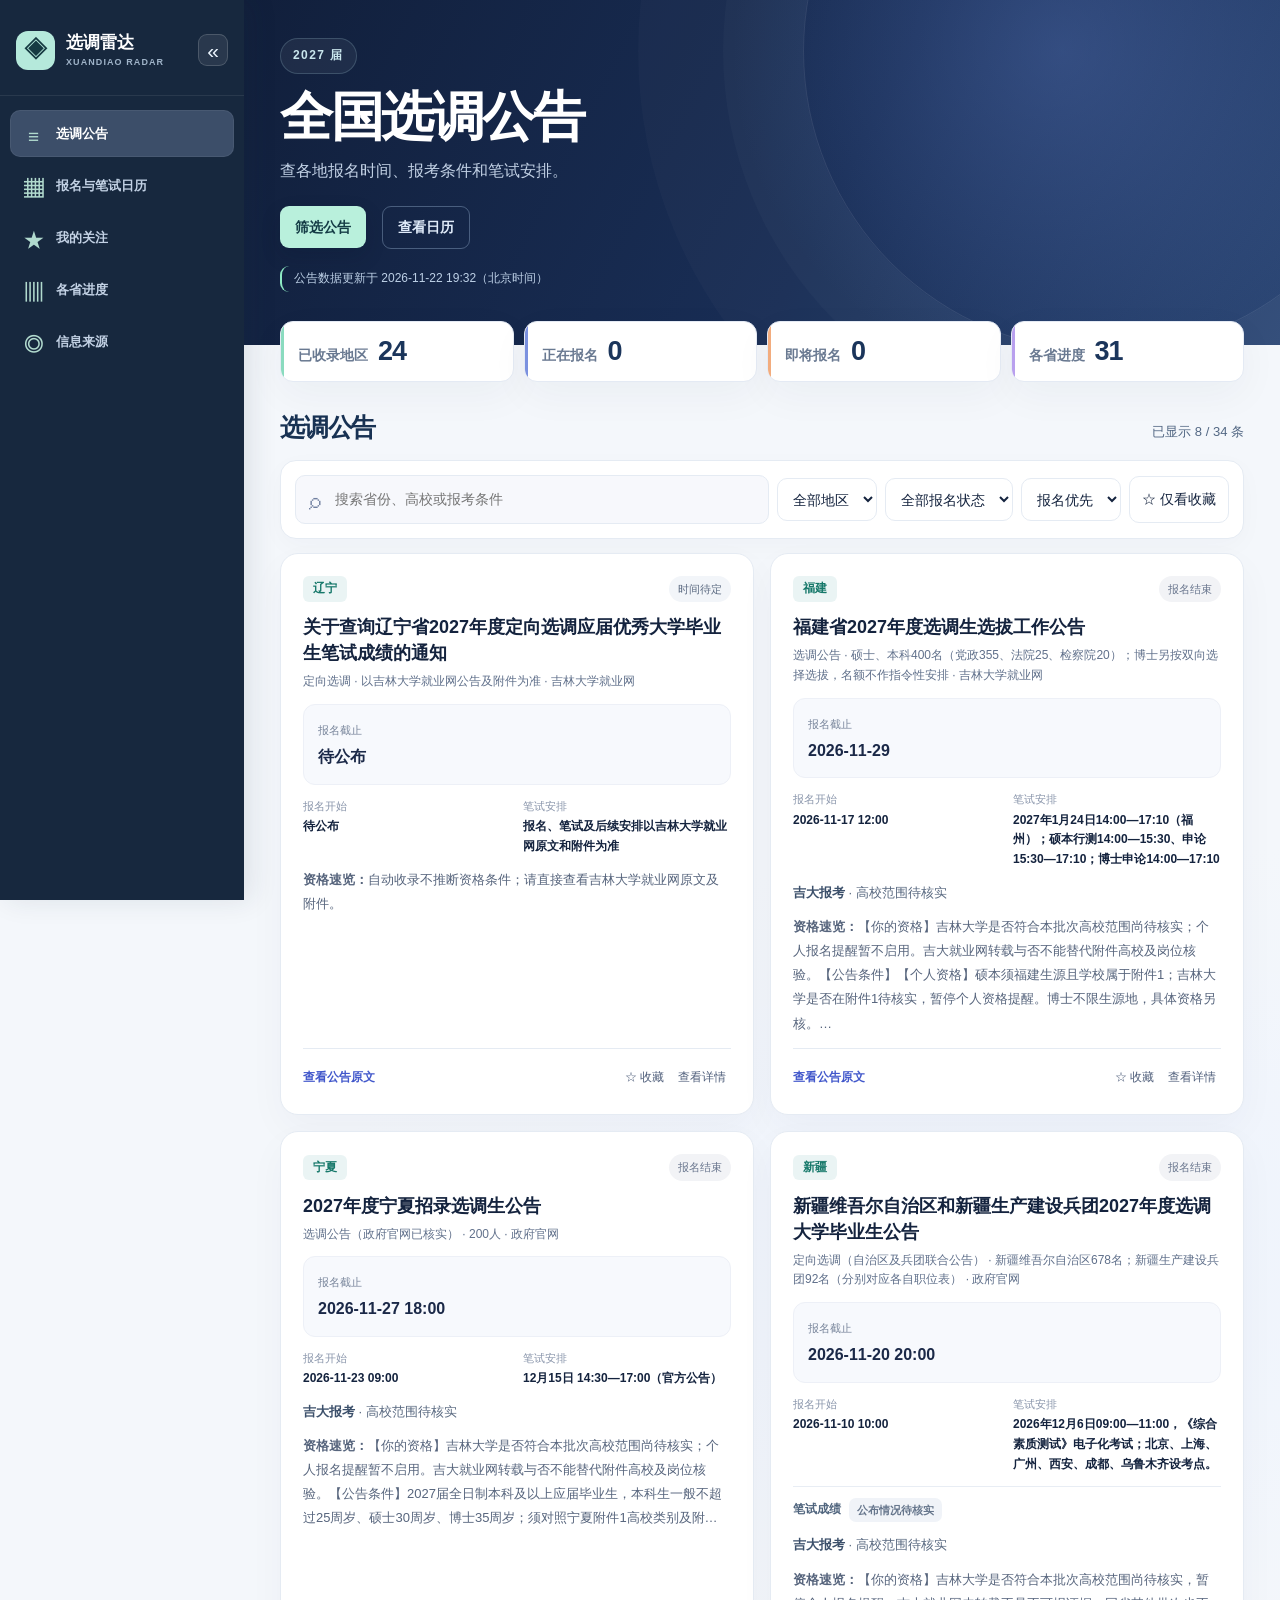
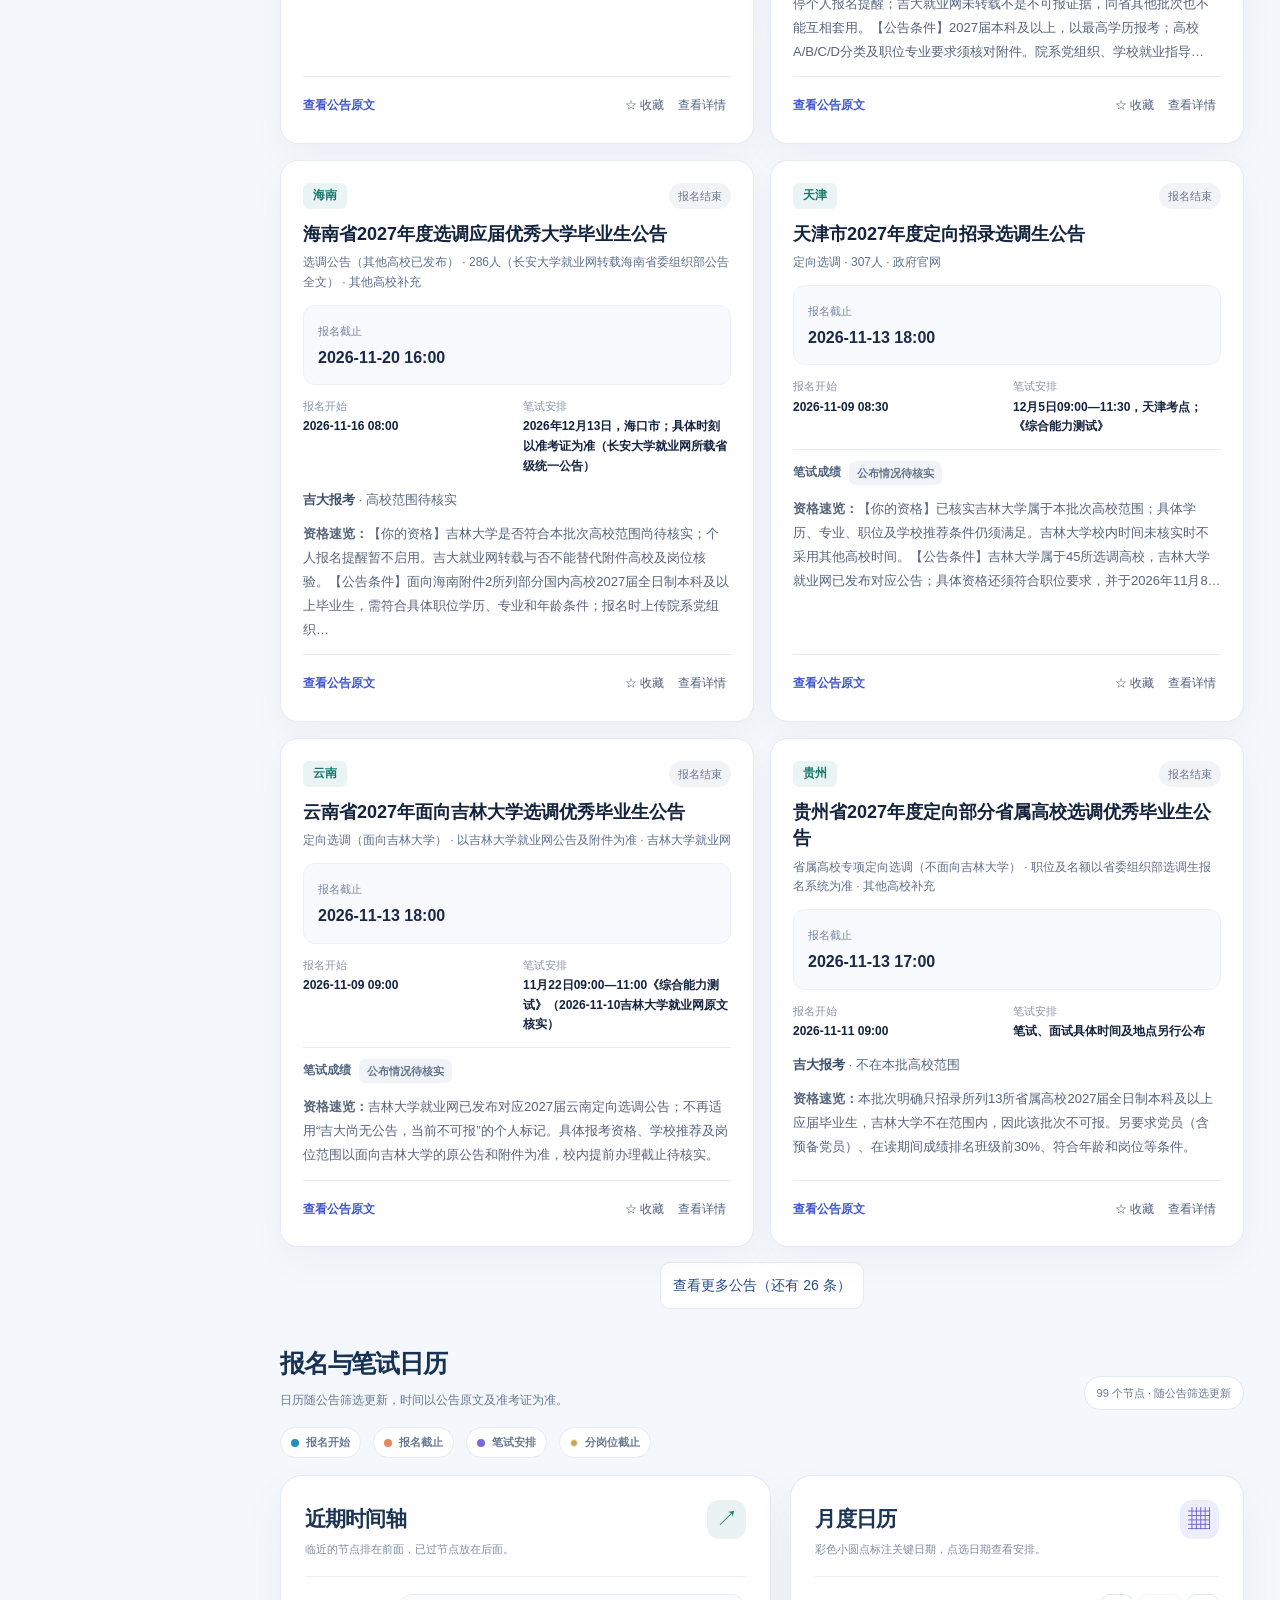
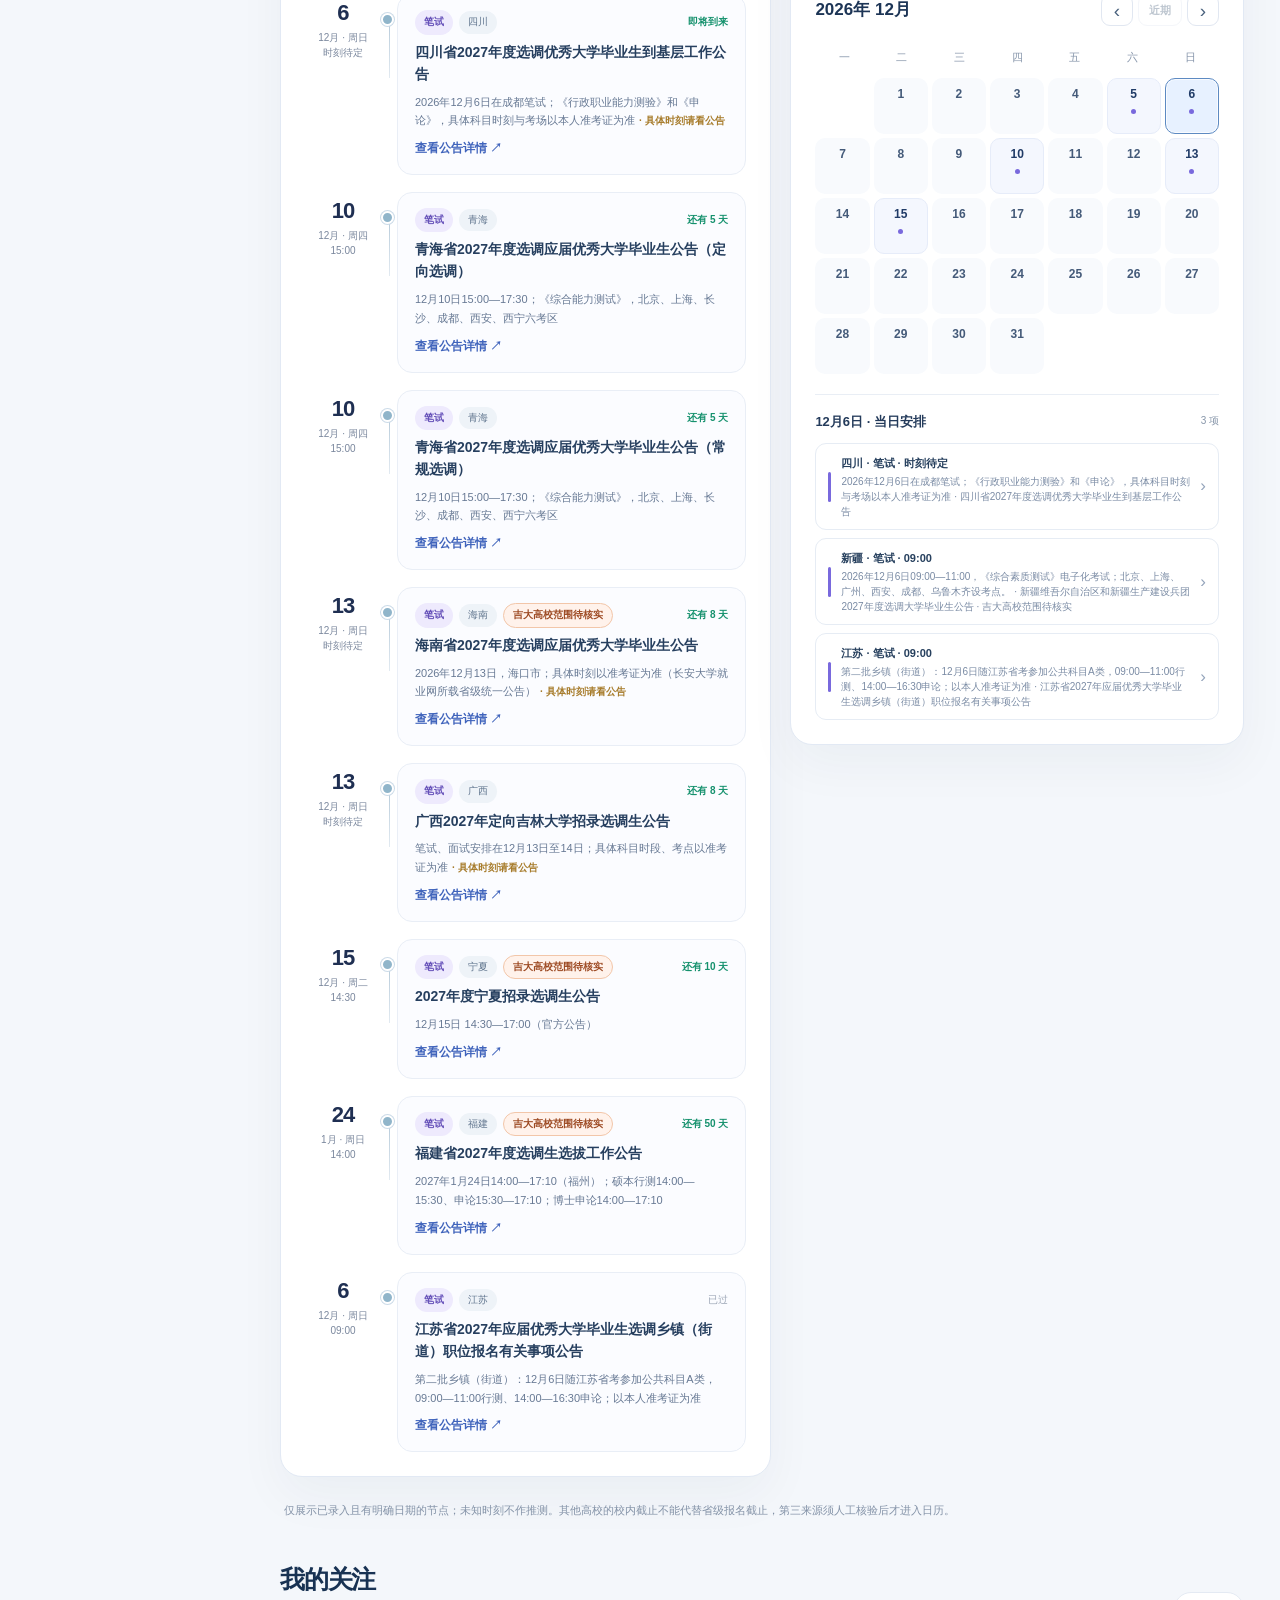
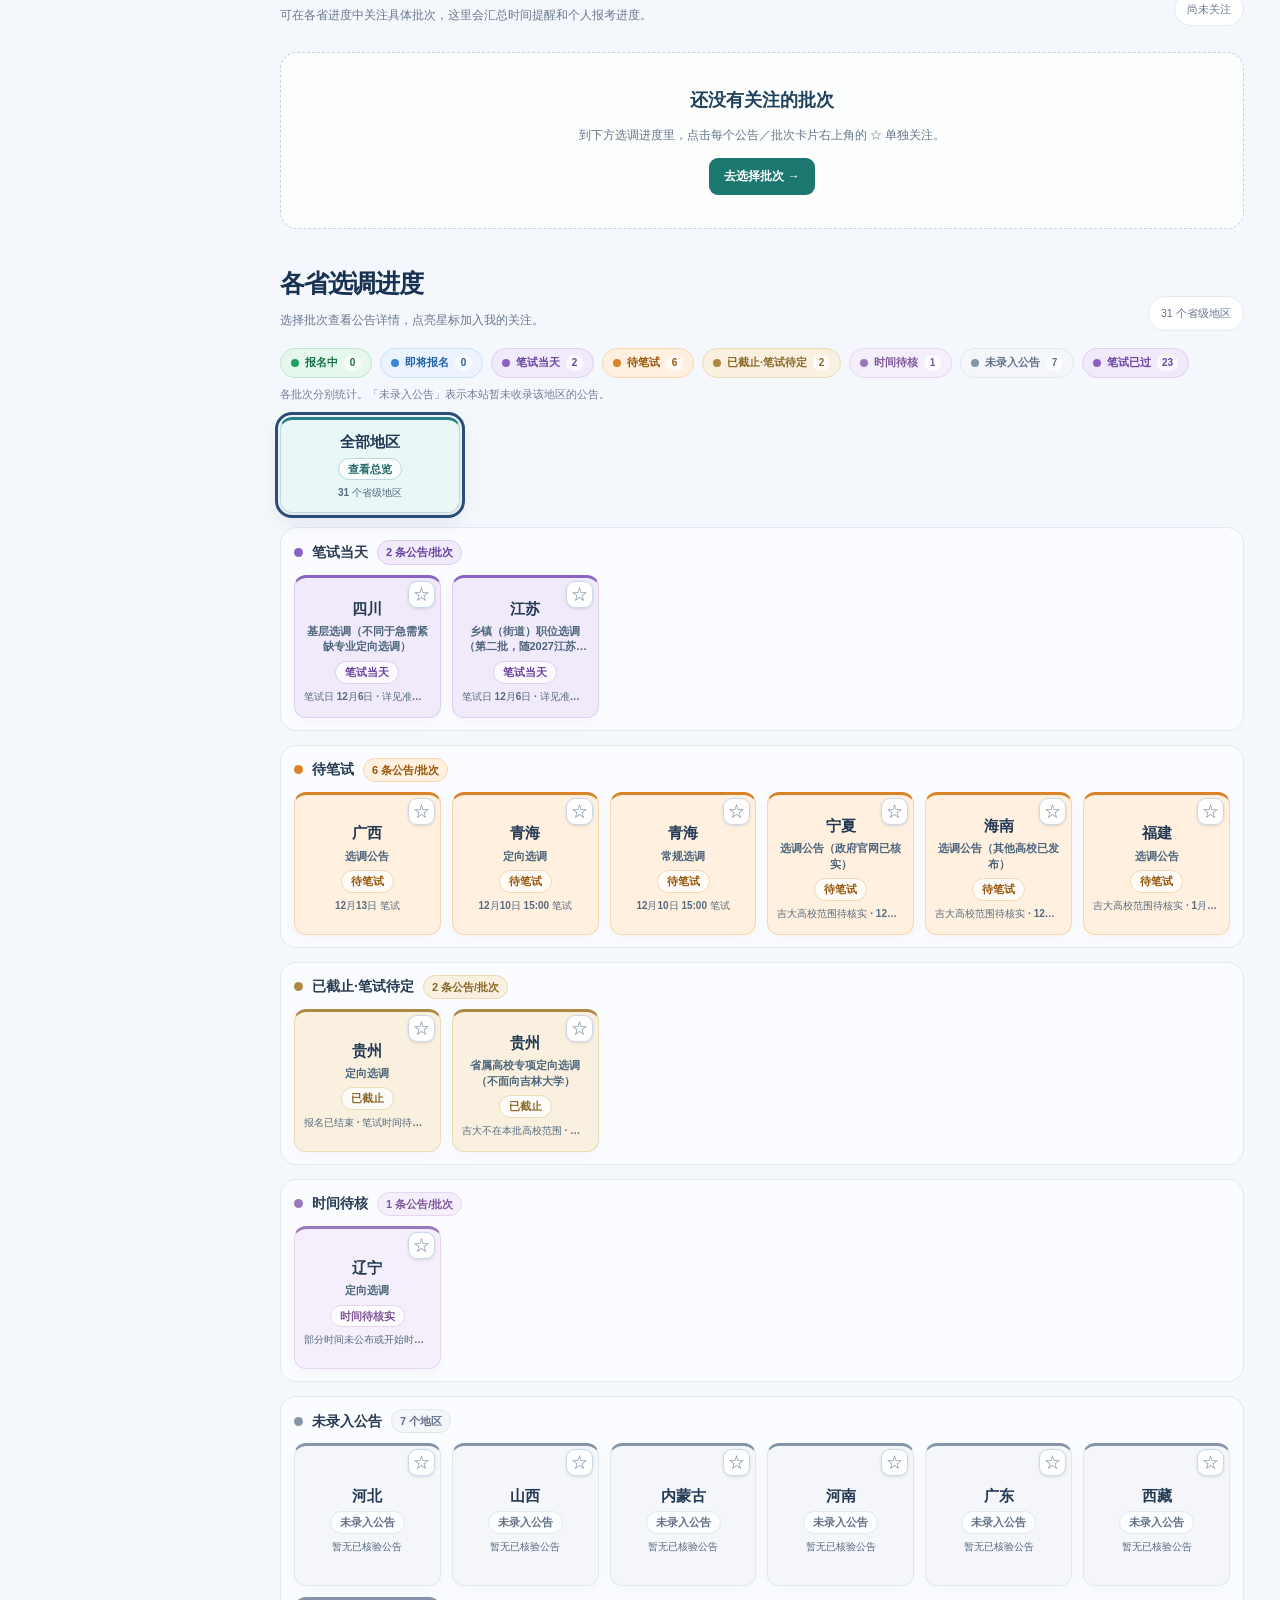
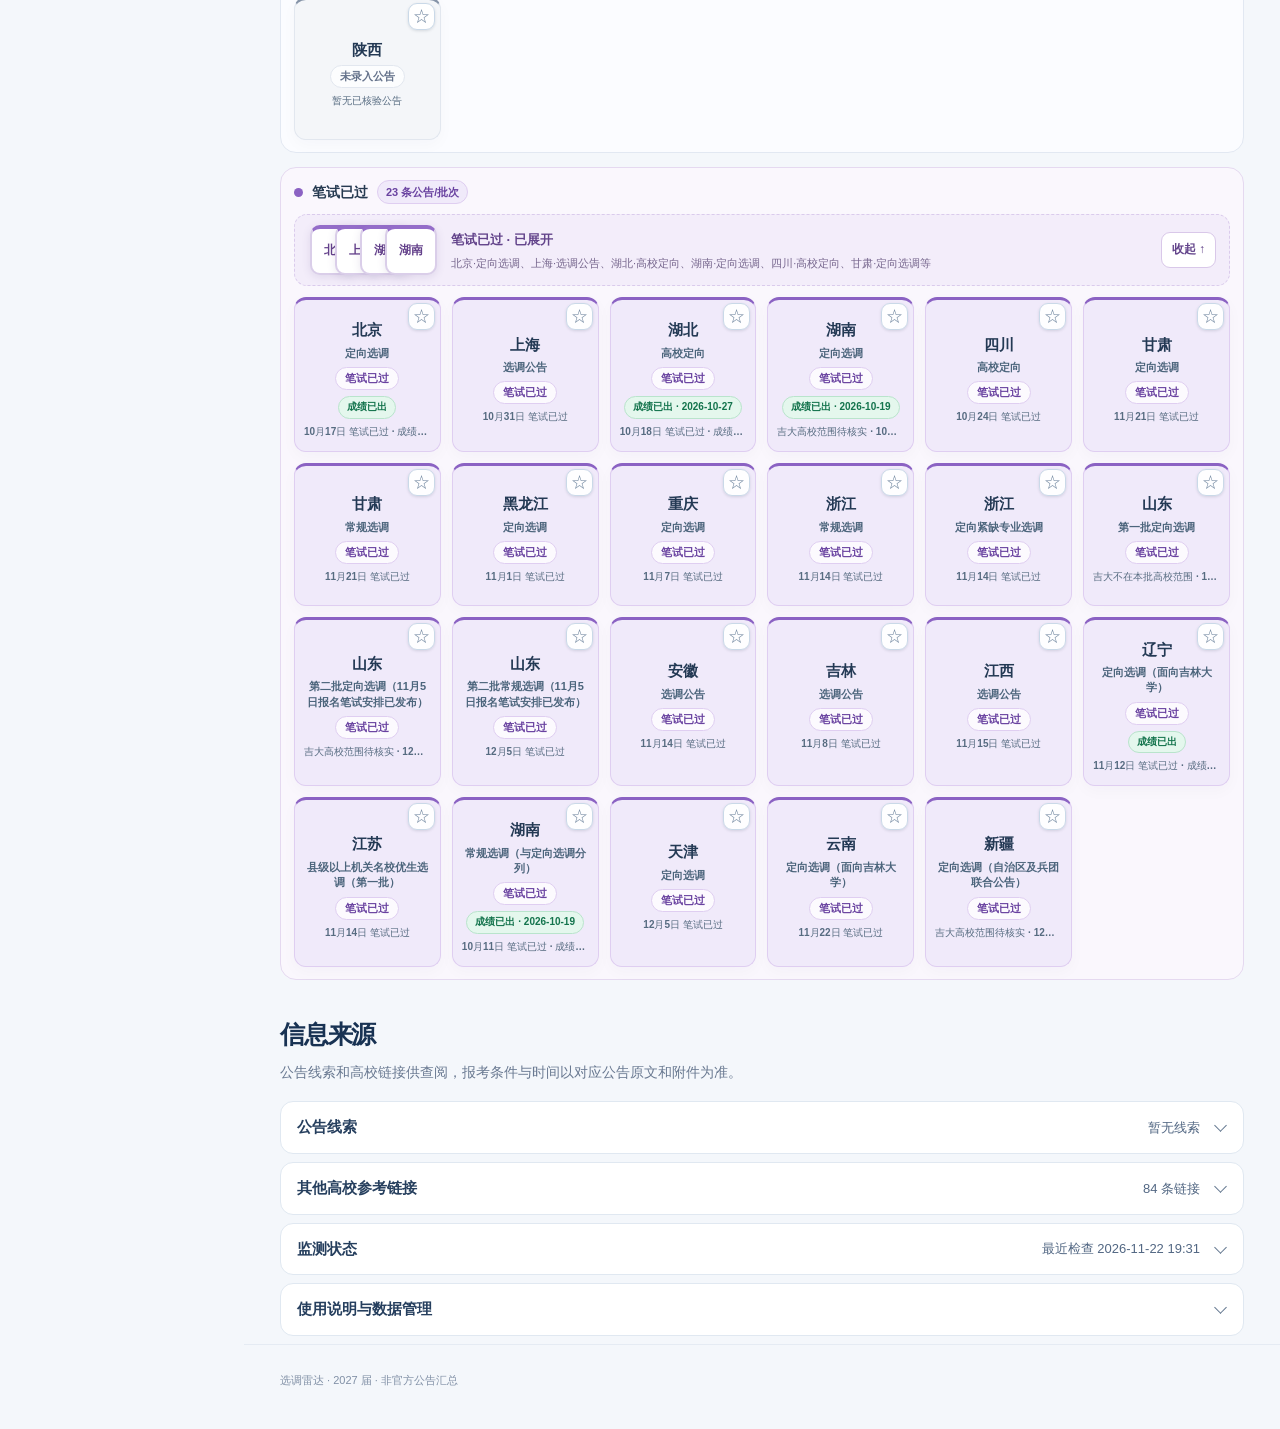
==== commit bdf12808: "chore: update monitoring and published notices" ====
--- a/index.html
+++ b/index.html
@@ -429,7 +429,7 @@
 <a href="#page-top" class="back-to-top" id="backToTop" aria-label="返回页面顶部">↑ 返回顶部</a>
 <div id="modalRoot"></div>
 <script>
-const SEED_DATA_PLACEHOLDER = {"edition":"2027届","asOf":"2026-11-20T12:00:58+08:00","notice":"来源按政府官网、吉林大学就业网、经批准的其他高校官方就业网三级查找。吉林大学就业网发现的2027届选调通知自动进入正式数据，无需人工二次核验；系统会从吉大正文自动提取明确的报名起止和笔试日期，未明确的时刻或条件不作猜测。政府来源候选和其他高校第三来源仍按原规则处理。省级政府官方公告、附件或经逐条人工核验的可信高校官方材料明确吉林大学属于对应批次高校范围时，即可标记吉大高校范围符合，无需等待吉林大学就业网发布；学历、专业、职位及学校推荐等仍须逐项满足。后续吉林大学对应公告仅补充来源、校内流程和时间。高校范围未确认的批次继续列入全国总表并标记待核实、暂停个人提醒；官方明确排除吉林大学的批次标记不可报。不得把其他高校校内截止时间当作吉林大学时间。","provinces":["北京","天津","河北","山西","内蒙古","辽宁","吉林","黑龙江","上海","江苏","浙江","安徽","福建","江西","山东","河南","湖北","湖南","广东","广西","海南","重庆","四川","贵州","云南","西藏","陕西","甘肃","青海","宁夏","新疆"],"records":[{"province":"北京","title":"北京市2027年度定向选调","type":"定向选调","count":"472人（不含优培计划278人）","published":"2026-09-10","start":"2026-09-20T09:00:00+08:00","end":"2026-09-23T18:00:00+08:00","exam":"2026-10-17T09:00:00+08:00","examEnd":"2026-10-17T11:30:00+08:00","examText":"10月17日 09:00—11:30；综合能力测试","school":"43所双一流高校及25所高校的双一流学科；以附件名单为准。","eligibility":"2027届全日制本科及以上；最高学历必修课程无重修或补考；本科一般不超过24周岁、硕士27周岁、博士30周岁（截至2026年9月）；党员、规定的校级荣誉/奖学金或服役经历等条件，并注意京外高校非京籍毕业生特殊要求。","notes":"报名后须按要求通过学校组织推荐；部分优培计划岗位流程与定向选调不同。","source":"https://www.beijing.gov.cn/cs/gncs/zcwj/202609/t20260910_4858513.html","sourceName":"北京市人民政府官方公告","sourceType":"官方","verified":"2026-10-25","sourceTier":"government","scoreStatus":"published","scoreCheckedAt":"2026-10-29","scoreEvidenceUrl":"https://gzw.beijing.gov.cn/xxfb/tzgg/202610/t20261028_4921730.html","scoreQueryUrl":"https://rsj.beijing.gov.cn/ywsite/bjpta/","scoreSourceName":"北京市国资委2026-10-28官方资格复审通知及北京市2027年度定向选调公告","scoreNote":"10月28日北京市国资委已发布按笔试成绩确定的资格复审名单，且要求提交笔试成绩通知书；原招录公告规定10月28日后查询。可以认定成绩已供相关考生使用，但全市统一开放的准确日期尚未独立核实，故不填成绩发布日期。"},{"province":"上海","title":"上海市2027年度选调应届优秀大学毕业生","type":"选调公告","count":"约450人","published":"2026-09-08","start":"2026-09-09T10:00:00+08:00","end":"2026-09-24T12:00:00+08:00","exam":"2026-10-31T00:00:00+08:00","examEnd":"","examText":"计划10月31日；行政职业能力测验、申论（具体安排以准考证为准）","school":"44所高校、30所高校双一流学科硕士及以上、22所上海高校特别优秀毕业生及部分新型研究型大学；详见附件。","eligibility":"2027届全日制本科及以上；党员或符合规定的一年以上学生干部经历，同时须满足指定荣誉或奖学金条件；部分本市高校另有要求。本科一般不超过25周岁、硕士30周岁、博士35周岁。","notes":"吉林大学就业网刊有市委组织部发布的选调公告；报名及校内推荐流程应以对应公告、附件和吉林大学具体安排为准，其他学校另核对本校推荐流程。","source":"https://jdjywpt.jlu.edu.cn/portal/xdsgz/article/details?id=a4e2b5a3d3bd497bb276fe770accefc5","sourceName":"吉林大学就业网转载公告（备用）","sourceType":"吉林大学备用","verified":"2026-09-21","sourceTier":"jlu_fallback","examDateOnly":true},{"province":"湖北","title":"湖北省面向吉林大学定向选调（选聘）2027届优秀大学毕业生","type":"高校定向","count":"依岗位表；含A类定向选调及B/C类选聘","published":"2026-09-10","start":"2026-09-10T10:00:00+08:00","end":"2026-09-22T22:00:00+08:00","exam":"2026-10-18T09:00:00+08:00","examEnd":"2026-10-18T12:00:00+08:00","examText":"10月18日 09:00—12:00；综合能力测试","school":"仅面向吉林大学2027届全日制本科及以上优秀毕业生；其他高校请查其专属公告，不能套用本条资格条件。","eligibility":"吉林大学2027届全日制本科及以上毕业生；符合党员（含预备党员）、在校学生干部经历或校级及以上表彰奖励三者之一；本科2002年7月及以后、硕士1997年7月及以后、博士1993年7月及以后出生，服役符合条件可放宽2岁；具体专业、学历及A类选调/B、C类选聘以公告和职位表为准。","notes":"本条为湖北省委组织部面向吉林大学的公告，经吉林大学就业网发布；学校审核流程须按吉林大学通知执行，不使用山东大学的校内审核时间。网上报名截至9月22日22:00，缴费确认截至9月26日22:00。","source":"https://jdjywpt.jlu.edu.cn/portal/xdsgz/article/details?id=058c8c90ce8a4515869929f638739fee","sourceName":"吉林大学就业网转载公告（备用）","sourceType":"吉林大学备用","verified":"2026-09-21","sourceTier":"jlu_fallback","scoreStatus":"published","scoreCheckedAt":"2026-10-29","scoreEvidenceUrl":"https://www.gemu.cn/zhaokao/151976.html","scoreQueryUrl":"https://hbdxxd.oumakspt.com:5700","scoreSourceName":"格木教育10月27日成绩入口信息、湖北华图交叉核对；考务平台网址经华东师范大学官方高校公告确认","scoreNote":"10月27日招考资讯显示成绩已可查询，另有招考平台称查询通道开放；湖北省官方独立成绩发布通知本轮未检索到，日期按公开查询资讯记载，考生以考务平台本人账户显示为准。","scorePublishedAt":"2026-10-27"},{"province":"湖南","title":"湖南省2027年定向选调公告","type":"定向选调","count":"400人（A类100人、B类300人）","published":"2026-09-18","start":"2026-09-20T09:00:00+08:00","end":"2026-09-29T17:00:00+08:00","exam":"2026-10-11T00:00:00+08:00","examEnd":"","examText":"10月11日；综合能力测试（时段与地点见准考证）","school":"A类面向45所高校硕士及以上，B类面向147所高校本科及以上；详见附件。","eligibility":"【你的资格】吉林大学是否符合本批次高校范围尚待核实，暂停个人报名提醒；吉大就业网未转载不是不可报证据，同省其他批次也不能互相套用。【公告条件】2027年1月1日至7月31日取得双证；A类须中共党员（含预备党员），B类须党员或符合规定的学生干部经历；硕士1998年9月及以后出生；满足具体职位专业要求。","notes":"经学校推荐后报名。A、B类只能选报其一，每人限一个岗位；与湖南常规选调是两份不同公告。 【2026-10-30招录进展】湖南省委组织部公布拟考察对象名单（含A、B类定向选调及常规选调）；拟考察对象确认填报时间为10月30日11:00至10月31日11:00，此为考察信息填报时间，并非新一轮报名；考察具体时间待通知。官方进展：https://rst.hunan.gov.cn/rst/hnrsksw/c103094/202610/t20261030_34091491.html","source":"https://rst.hunan.gov.cn/rst/hnrsksw/c103127/c103096/202609/t20260918_34067738.html","sourceName":"湖南人事考试网官方公告","sourceType":"官方","verified":"2026-10-25","sourceTier":"government","personalEligibility":"ineligible_no_jlu","scoreStatus":"published","scoreCheckedAt":"2026-10-29","scoreEvidenceUrl":"https://rst.hunan.gov.cn/rst/hnrsksw/c103103/gwy2026/202610/t20261019_34083777.html","scoreQueryUrl":"https://rst.hunan.gov.cn/rst/hnrsksw/rskswsy.html","scoreSourceName":"湖南省人事考试院官方成绩发布公告","scoreNote":"10月19日湖南省人事考试院统一发布2027年选调生选拔笔试成绩；同时覆盖定向选调与常规选调，成绩须登录本人账号查询。","scorePublishedAt":"2026-10-19","personalMatchKeywords":["定向"],"examDateOnly":true},{"province":"四川","title":"四川省面向吉林大学选调2027届优秀大学毕业生","type":"高校定向","count":"1931人（高校及岗位范围以附件为准）","published":"2026-09-20","start":"2026-10-08T00:00:00+08:00","end":"2026-10-14T18:00:00+08:00","exam":"2026-10-24T00:00:00+08:00","examEnd":"","examText":"笔试日期由吉林大学就业网正文或已确认公告时间回填；具体安排以原文和准考证为准","school":"面向吉林大学2027届相应学历毕业生，且对本科、研究生专业及部分地区有分类要求；完整专业范围和职位以公告及附件为准。不可套用南开大学专属公告。","eligibility":"吉林大学2027届符合公告学历、学位、专业等要求的毕业生；本科一般25周岁以下、硕士30周岁以下、博士35周岁以下（具体出生日期见公告）；另需满足公告的选调条件和职位要求。","notes":"吉林大学版本由吉林大学就业网发布；报名公告仅写10月8日开始，未列具体开放时刻；10月14日18:00截止，10月24日笔试；推荐表在资格初审通过后按吉林大学通知办理，不沿用南开大学流程。","source":"https://jdjywpt.jlu.edu.cn/portal/xdsgz/article/details?id=59f2c91d171843309a5d561c9e5f7d2f","sourceName":"吉林大学就业网转载公告（备用）","sourceType":"吉林大学备用","verified":"2026-09-21","sourceTier":"jlu_fallback","autoParsedAt":"2026-10-24T22:48:45+08:00","autoParsedFrom":"https://jdjyw.jlu.edu.cn/portal/article/details?id=59f2c91d171843309a5d561c9e5f7d2f","autoParsedContext":"除公职的或公务员（参照公务员法管理机关〈单位〉工作人员）被辞退未满5年的；7.被依法列为失信联合惩戒对象的；8.在各级公务员招考中被认定有舞弊等严重违反录用纪律行为的；9.具有法律法规规定不得录用为公务员的其他情形的。 三、选调程序 （一）报名和资格初审 1. 网上报名。符合选调范围、资格条件的考生，认真阅读公告后，于2026年10月8日至10月14日18:00登录四川省人力资源和社会保障厅官网“人事考试”专栏（https://scpta.com.cn/），按网络提示如实、准确、完整填写《四川省2027届急需紧缺专","startDateOnly":true,"timingFallbackNote":"报名10月8日开始（公告未列具体开放时刻），10月14日18:00截止；笔试10月24日。","examDateOnly":true,"scoreExpectedText":"原公告明确：2026年11月5日前在四川人事考试专栏公布；目前是否提前开放仍需核实。","scoreCheckedAt":"2026-10-29"},{"province":"四川","title":"四川省2027年度选调优秀大学毕业生到基层工作公告","type":"基层选调（不同于急需紧缺专业定向选调）","count":"705名（具体职位、地区以官方附件1选调计划表为准）","published":"2026-10-28","start":"2026-11-03T00:00:00+08:00","startDateOnly":true,"end":"2026-11-09T18:00:00+08:00","exam":"2026-12-06T00:00:00+08:00","examDateOnly":true,"examEnd":"","examText":"2026年12月6日在成都笔试；《行政职业能力测验》和《申论》，具体科目时刻与考场以本人准考证为准","school":"四川基层选调面向国家部委直属、省属等高校；吉林大学属于教育部直属高校，符合本批次高校范围。具体学历、岗位、推荐条件以公告及报考指南为准；吉大校内流程待核实。","eligibility":"【你的资格】已核实吉林大学属于本批次高校范围；具体学历、专业、职位及学校推荐条件仍须满足。吉林大学校内时间未核实时不采用其他高校时间。【公告条件】面向公告规定的2027届全日制本科及以上应届毕业生，需符合学历、年龄、政治素质及党员/学生干部/荣誉等选调条件之一，并经学校推荐；具体以职位表及报考指南为准。","notes":"四川省委组织部2026年10月28日落款公告，招录705名。四川省人事考试网原文链接已从多家转载页面追溯，但本轮官方原文直连无法打开；报名11月3日开始（未公布具体开放时刻），11月9日18:00截止；11月11日18:00前缴费；12月1日至6日打印准考证；12月6日在成都笔试（具体时刻以本人准考证为准）。日期及条件对照粉笔、华图、中公教育转载的同篇省委组织部公告，并由四川日报10月29日报道交叉确认705名招录计划；官方附件原件及吉林大学对应校内公告尚待复核。注意10月29日至11月4日为四川其他公务员批次报名日程，不能套用到本基层选调。","source":"https://www.scpta.com.cn/front/News/info/d70ea76551094491ac8249c90eaf0040?t=56","sourceName":"四川省人事考试网／中共四川省委组织部公告（原文直连待复核，转载正文交叉核验）","sourceType":"官方","verified":"2026-10-29","sourceTier":"government","personalEligibility":"eligible_jlu","personalMatchKeywords":["基层"],"verificationMirrors":["https://www.fenbi.com/page/fenxiaozhaokaodetail/7/2650/470072319306752","https://sc.huatu.com/2026/1028/2062628.html","https://www.eoffcn.com/kszx/detail/2227955.html"],"jluScopeVerified":true,"jluScopeEvidenceUrl":"https://www.scpta.com.cn/front/News/info/d70ea76551094491ac8249c90eaf0040?t=56","jluScopeEvidenceNote":"四川基层选调公告明确国家各部委直属高校在高校范围内，吉林大学属于教育部直属高校；仍须核对岗位和学校推荐条件。","jluScopeCheckedAt":"2026-11-09"},{"province":"甘肃","title":"甘肃省2027年选调应届优秀大学毕业生（定向选调）","type":"定向选调","count":"300名（总公告两类合计600名）","published":"2026-09-20","start":"2026-10-08T09:00:00+08:00","end":"2026-11-06T18:00:00+08:00","exam":"2026-11-21T09:00:00+08:00","examEnd":"2026-11-21T12:00:00+08:00","examText":"11月21日 09:00—12:00；综合能力测试（行测与材料写作）","school":"定向高校范围依据甘肃省委组织部原公告附表1对应的高校名单和具体职位要求；吉林大学及专业资格须按附表核对。","eligibility":"2027届全日制本科及以上，2027年7月31日前取得毕业证、学位证；本科25周岁以下、硕士30周岁以下、博士35周岁以下，另须符合指定高校和岗位条件。","notes":"省委组织部同一总公告明确：定向300名、常规300名。本条仅为定向选调。报名10月8日9:00—11月6日18:00，11月21日9:00—12:00笔试为公告共用安排；高校与职位范围仅以本类别的附件为准。两类并非两份先后发布的公告。","source":"https://www.gszg.gov.cn/20260920/ed5b9eee0bf34865afa9f09d30c9d9a4/c.html","sourceName":"甘肃组工网官方公告","sourceType":"官方","verified":"2026-10-30","sourceTier":"government","noticeGroup":"gs2027","batchId":"targeted"},{"province":"甘肃","title":"甘肃省2027年选调应届优秀大学毕业生（常规选调）","type":"常规选调","count":"300名（总公告两类合计600名）","published":"2026-09-20","start":"2026-10-08T09:00:00+08:00","end":"2026-11-06T18:00:00+08:00","exam":"2026-11-21T09:00:00+08:00","examEnd":"2026-11-21T12:00:00+08:00","examText":"11月21日 09:00—12:00；综合能力测试（行测与材料写作）","school":"常规选调适用高校和岗位条件以甘肃省委组织部原公告附表1为准，不能沿用定向高校范围；吉林大学是否符合具体岗位仍须核对附件。","eligibility":"2027届全日制本科及以上，2027年7月31日前取得毕业证、学位证；本科25周岁以下、硕士30周岁以下、博士35周岁以下，另须符合指定高校和岗位条件。","notes":"同一总公告还设常规选调300名。本条仅对应常规选调，省级网上报名10月8日9:00—11月6日18:00、笔试11月21日9:00—12:00为两类别共用节点；高校资格、职位、材料按常规类别分别核对。","source":"https://www.gszg.gov.cn/20260920/ed5b9eee0bf34865afa9f09d30c9d9a4/c.html","sourceName":"甘肃组工网官方公告","sourceType":"官方","verified":"2026-10-30","sourceTier":"government","noticeGroup":"gs2027","batchId":"general"},{"province":"贵州","title":"贵州省2027年度党政机关定向选调和省管企业招聘优秀大学毕业生公告","type":"定向选调","count":"按职位表公布","published":"2026-09-22","start":"2026-10-13T09:00:00+08:00","end":"2026-10-23T14:00:00+08:00","exam":"","examEnd":"","examText":"报名结束后7日内公布笔试、面试及准考证打印时间","school":"42所高校所有专业及15所特色优势专业高校特定专业；以公告高校名单为准。另有省属高校专项公告，勿混淆。","eligibility":"2027届本科及以上，年龄本科/硕士一般不超过30周岁、博士35周岁；本科须符合党员、干部、奖学金、表彰或服役条件之一（部分贵州生源及岗位有例外），专业及学历须符合职位要求。","notes":"报名10月13日9:00开始；省级党政机关/省管企业10月19日14:00截止，市（州）级10月21日14:00截止，县级10月23日14:00截止。不同岗位截止不同，不能把最晚截止时间套用于全部职位。","source":"https://jdjywpt.jlu.edu.cn/portal/xdsgz/article/details?id=7e49102ce2324d3ebd3c5ff24502892d","sourceName":"吉林大学就业网转载公告（备用）","sourceType":"吉林大学备用","verified":"2026-09-22","deadlines":[{"label":"省级机关 / 省管企业","at":"2026-10-19T14:00:00+08:00"},{"label":"市（州）级机关","at":"2026-10-21T14:00:00+08:00"},{"label":"县级机关","at":"2026-10-23T14:00:00+08:00"}],"sourceTier":"jlu_fallback"},{"province":"黑龙江","title":"黑龙江省2027年度定向选调应届优秀大学毕业生公告","type":"定向选调","count":"以吉林大学就业网公告及附件为准","published":"2026-10-08","start":"2026-10-08T08:30:00+08:00","end":"2026-10-17T17:30:00+08:00","exam":"2026-11-01T09:00:00+08:00","examEnd":"2026-11-01T11:30:00+08:00","examText":"11月1日 09:00—11:30；《综合素质测试》（用户依据本人准考证补充；其他考生以本人准考证为准）","school":"吉林大学就业网已发布该通知；适用高校、学历、专业及校内流程以原文和附件为准。","eligibility":"自动收录不推断资格条件；请直接查看吉林大学就业网原文及附件。","notes":"黑龙江省选调生工作网2026年10月21日通知确认：2026年11月1日上午在哈尔滨笔试，10月22日14:00至10月25日17:30打印准考证。09:00—11:30由用户根据本人准考证提供，不是官方公开通知写明的时段；其他考生应以各自准考证为准。报名已于10月17日17:30截止。","source":"https://jdjywpt.jlu.edu.cn/portal/xdsgz/article/details?id=d414af75a893440a8e4ed0ad434fa312","sourceName":"吉林大学就业网（自动发布）","sourceType":"吉林大学备用","verified":"2026-10-26","sourceTier":"jlu_fallback","autoPublished":true,"publishedEstimated":true,"discoveredAt":"2026-10-08T13:45:01+08:00","autoParsedAt":"2026-10-08T16:55:49+08:00","autoParsedFrom":"known_timing_fallback","timingFallbackNote":"2026年10月21日官方笔试通知仅确认11月1日上午；09:00—11:30来自用户本人准考证，按个人考试安排展示。","examNoticeUrl":"https://gongxuan.ljxfw.gov.cn/newsDetails.html?id=8a7e0e82-6084-4cbb-ae5f-6d4e278643fd&type=2"},{"province":"重庆","title":"重庆市面向吉林大学定向选调 2027届急需紧缺专业应届优秀大学毕业生公告","type":"定向选调","count":"610名（其中艰苦边远地区专项约60名）","published":"2026-10-08","start":"2026-10-19T10:00:00+08:00","end":"2026-10-23T17:00:00+08:00","exam":"2026-11-07T09:00:00+08:00","examEnd":"2026-11-07T12:00:00+08:00","examText":"11月7日09:00—10:30《行政职业能力测验》，10:30—12:00《申论》（重庆市委组织部11月2日考前提示确认）","school":"吉林大学已发布面向本校的2027届定向选调通知，仅面向本校2027届应届硕士、博士毕业生；具体专业范围、推荐和盖章流程以吉林大学专属简章为准。","eligibility":"面向吉林大学2027届应届优秀硕士、博士毕业生，本科不在本校专属批次范围。急需紧缺专业中，经济金融、现代管理类明确包含理论经济学（0201）、应用经济学（0202）、金融、统计等；另须符合2026年10月前加入中国共产党（含预备党员）、优秀学生干部、校级及以上奖励、参军入伍经历之一等条件；硕士研究生一般不超过30周岁。公告规定的高层次荣誉等情形及艰苦边远地区专项可按规则不限专业。","notes":"网上报名10月19日10:00—10月23日17:00；未通过初审且因信息错误需修改的，可在10月25日17:00前重新提交；缴费截至10月26日17:00；准考证11月3日10:00—11月7日9:30打印；笔试初定11月7日，面试初定12月5日。 11月2日重庆官方考前提示确认笔试具体时段，报名信息不变。","source":"https://jdjywpt.jlu.edu.cn/portal/xdsgz/article/details?id=8cec6f02aeb2456686a4865bc6c691dd","sourceName":"吉林大学就业网（自动发布）","sourceType":"吉林大学备用","verified":"2026-11-03","sourceTier":"jlu_fallback","autoPublished":true,"discoveredAt":"2026-10-08T15:47:58+08:00","examNoticeUrl":"https://www.12371.gov.cn/web/article/1566761717351247872/web/content_1566761717351247872.html"},{"province":"浙江","title":"2027年度浙江省党政机关选调应届优秀大学毕业生（常规选调）","type":"常规选调","count":"664名（省市机关195名、县乡机关469名）","published":"2026-10-09","start":"2026-10-10T09:00:00+08:00","end":"2026-10-16T17:00:00+08:00","exam":"2026-11-14T09:00:00+08:00","examEnd":"2026-11-14T12:00:00+08:00","examText":"11月14日 09:00—12:00；《综合能力测试》1科，180分钟，满分150分","school":"常规选调面向附件1所列59所高校，具体包括省市机关、县乡机关职位；有部分15所浙江省重点建设高校和5所政法大学的扩展范围，以附件1—5及具体岗位为准。吉大就业网已刊载涵盖两类的总公告。","eligibility":"吉大就业网已发布包含本批次的浙江总公告；常规选调须符合附件1高校目录、具体职位及党员/学生干部/荣誉等规定条件，不能套用定向紧缺专业的高校范围或放宽条件。","notes":"浙江总公告将常规选调664名和定向紧缺选调186名同步发布；本条仅常规。报名10月10日9:00至16日17:00、笔试11月14日9:00—12:00共用；两类只能择一报考。具体推荐流程依据吉林大学及附件。","source":"https://jdjywpt.jlu.edu.cn/portal/xdsgz/article/details?id=4c42db5b4b914231b6670e1f461b00cd","sourceName":"吉林大学就业网转载公告（原文核验）","sourceType":"吉林大学备用","verified":"2026-10-30","sourceTier":"jlu_fallback","noticeGroup":"zj2027","scoreExpectedText":"原公告明确12月9日起可查成绩，目前尚未公布。","batchId":"general"},{"province":"浙江","title":"2027年度浙江省党政机关选调应届优秀大学毕业生（定向紧缺专业选调）","type":"定向紧缺专业选调","count":"186名（省市机关76名、山区海岛县110名）","published":"2026-10-09","start":"2026-10-10T09:00:00+08:00","end":"2026-10-16T17:00:00+08:00","exam":"2026-11-14T09:00:00+08:00","examEnd":"2026-11-14T12:00:00+08:00","examText":"11月14日 09:00—12:00；《综合能力测试》1科，180分钟，满分150分","school":"定向紧缺专业选调依据附件6的院校与39类紧缺专业对应关系、附件7的职位条件；吉林大学就业网刊载总公告不等于所有吉林大学专业均可报。","eligibility":"吉大就业网已刊载浙江2027年度总公告；本定向类别须符合附件6的院校—紧缺专业对应组合、附件7职位，部分山区海岛县资格条件另有例外，不能套用常规选调的高校范围。","notes":"浙江一份总公告同步设常规664名、定向紧缺186名，本条仅定向紧缺。报名10月10日9:00至16日17:00、笔试11月14日9:00—12:00；省级时间与常规相同，但高校、专业、职位要求不同，只能二选一。","source":"https://jdjywpt.jlu.edu.cn/portal/xdsgz/article/details?id=4c42db5b4b914231b6670e1f461b00cd","sourceName":"吉林大学就业网转载公告（原文核验）","sourceType":"吉林大学备用","verified":"2026-10-30","sourceTier":"jlu_fallback","noticeGroup":"zj2027","scoreExpectedText":"原公告明确12月9日起可查成绩，目前尚未公布。","batchId":"targeted-shortage"},{"province":"山东","title":"山东省2027年度选拔录用选调生（第一批定向选调）","type":"第一批定向选调","count":"第一批以职位计划表为准（全省两批合计1562名）","published":"2026-10-08","start":"2026-10-09T09:00:00+08:00","end":"2026-10-15T16:00:00+08:00","exam":"2026-10-25T09:00:00+08:00","examEnd":"2026-10-25T11:30:00+08:00","examText":"第一批：10月25日 09:00—11:30；笔试内容包括公共基础知识、写作等","school":"第一批仅面向公告所列21所高校，不含吉林大学；仅适用第一批定向职位。","eligibility":"【你的资格】第一批不可报（官方高校名单不含吉林大学）：第一批定向选调明确仅面向21所指定高校，吉林大学不在名单；这与第二批定向或常规的资格不同。【公告条件】2027年全日制本科及以上应届优秀毕业生须满足对应院校、学历、政治条件及职位资格，具体以官方报考手册为准。","notes":"第一批定向选调网上报名10月9日9:00—15日16:00，10月25日9:00—11:30笔试。第二批定向与常规另设记录，其报名和笔试时间不得套用第一批。","source":"https://www.dtdjzx.gov.cn/web/dtdjzx/dtrdtzgg/129481.html","sourceName":"灯塔—党建在线 / 中共山东省委组织部官方公告","sourceType":"官方","verified":"2026-10-30","sourceTier":"government","personalEligibility":"ineligible_school_scope","scoreCheckedAt":"2026-10-29","scoreNote":"笔试已举行，但本轮未取得可证实本批次成绩开放的官方通知；不可依据报名系统可登录推断成绩已公布。","noticeGroup":"sd2027","batchId":"first-targeted"},{"province":"山东","title":"山东省2027年度选拔录用选调生（第二批定向选调）","type":"第二批定向选调（11月5日报名笔试安排已发布）","count":"第二批定向名额待职位计划公布（两批合计1562名）","published":"2026-10-08","start":"2026-11-09T09:00:00+08:00","end":"2026-11-13T16:00:00+08:00","exam":"2026-12-05T09:00:00+08:00","examEnd":"2026-12-05T12:00:00+08:00","examText":"第二批定向、常规统一笔试：2026年12月5日09:00—12:00；12月1日09:00至12月5日09:15打印准考证。","school":"官方总公告明确第二批定向选调面向部分高校及相关专业；具体高校、专业、岗位须看附件及后续职位计划。吉林大学对应公告待核。","eligibility":"【你的资格】吉林大学是否符合本批次高校范围尚待核实，暂停个人报名提醒；吉大就业网未转载不是不可报证据，同省其他批次也不能互相套用。【公告条件】面向部分高校相关专业；具体职位、学历与推荐条件待后续通知逐项核对。","notes":"山东省委组织部2026年11月5日发布第二批报名及笔试安排：11月9日09:00至11月13日16:00提交报名信息；11月9日11:00至13日18:00查询资格审核、完成报名确认；12月5日09:00—12:00笔试。定向选调须在提交报名期间上传审核资料。原始官方网页本次自动读取受限，日期通过中南大学就业网同日转载标题及多家一致全文转载交叉核对，仍建议以官方原文复核。以上均为省级统一时限，非吉林大学校内推荐截止；吉林大学同批次公告尚未核实，个人口径继续标记当前不可报。","source":"https://www.dtdjzx.gov.cn/web/dtdjzx/dtrdtzgg/131326.html","sourceName":"灯塔—党建在线 / 中共山东省委组织部11月5日第二批报名及笔试安排（官网直连待复核）","sourceType":"官方","verified":"2026-11-06","sourceTier":"government","personalEligibility":"ineligible_no_jlu","noticeGroup":"sd2027","noticeStage":"2026-11-05省级第二批报名及笔试安排已发布；具体职位和吉林大学对应公告待核","batchId":"second-targeted","personalMatchKeywords":["第二批","定向"],"verificationMirrors":["https://www.dtdjzx.gov.cn/web/dtdjzx/dtrdtzgg/131326.html","https://career.csu.edu.cn/news/view/aid/205238/tag/jcxm","https://www.huanqiumingshi.com/news/1534.html"]},{"province":"山东","title":"山东省2027年度选拔录用选调生（第二批常规选调）","type":"第二批常规选调（11月5日报名笔试安排已发布）","count":"第二批常规名额待职位计划公布（两批合计1562名）","published":"2026-10-08","start":"2026-11-09T09:00:00+08:00","end":"2026-11-13T16:00:00+08:00","exam":"2026-12-05T09:00:00+08:00","examEnd":"2026-12-05T12:00:00+08:00","examText":"第二批定向、常规统一笔试：2026年12月5日09:00—12:00；12月1日09:00至12月5日09:15打印准考证。","school":"山东省委组织部总公告明确第二批常规选调面向全国普通高校毕业生，仍须满足党员、学生干部等规定条件及具体职位要求；吉大对应通知待核。","eligibility":"【你的资格】已核实吉林大学属于本批次高校范围；具体学历、专业、职位及学校推荐条件仍须满足。吉林大学校内时间未核实时不采用其他高校时间。【公告条件】面向全国普通高校应届生，具体政治条件、学生干部要求及职位计划以报考手册和后续公告为准。","notes":"山东省委组织部2026年11月5日发布第二批报名及笔试安排：11月9日09:00至11月13日16:00提交报名信息；11月9日11:00至13日18:00查询资格审核、完成报名确认；12月5日09:00—12:00笔试。定向选调须在提交报名期间上传审核资料。原始官方网页本次自动读取受限，日期通过中南大学就业网同日转载标题及多家一致全文转载交叉核对，仍建议以官方原文复核。以上均为省级统一时限，非吉林大学校内推荐截止；吉林大学同批次公告尚未核实，个人口径继续标记当前不可报。","source":"https://www.dtdjzx.gov.cn/web/dtdjzx/dtrdtzgg/131326.html","sourceName":"灯塔—党建在线 / 中共山东省委组织部11月5日第二批报名及笔试安排（官网直连待复核）","sourceType":"官方","verified":"2026-11-06","sourceTier":"government","personalEligibility":"eligible_jlu","noticeGroup":"sd2027","noticeStage":"2026-11-05省级第二批报名及笔试安排已发布；具体职位和吉林大学对应公告待核","batchId":"second-general","personalMatchKeywords":["第二批","常规"],"verificationMirrors":["https://www.dtdjzx.gov.cn/web/dtdjzx/dtrdtzgg/131326.html","https://career.csu.edu.cn/news/view/aid/205238/tag/jcxm","https://www.huanqiumingshi.com/news/1534.html"],"jluScopeVerified":true,"jluScopeEvidenceUrl":"https://jnhrss.jinan.gov.cn/col/col18309/art/2026/art_8d9982b4a5154d3bb8ed50cbeb642a94.html","jluScopeEvidenceNote":"山东政府转载组织部门公告明确第二批常规选调面向全国普通高校，吉林大学在高校范围内；第二批定向不据此认定。","jluScopeCheckedAt":"2026-11-09"},{"province":"安徽","title":"安徽省2027年度面向吉林大学定向招录选调生公告","type":"选调公告","count":"以吉林大学就业网公告及附件为准","published":"2026-10-09","start":"2026-10-14T09:00:00+08:00","end":"2026-10-21T17:00:00+08:00","exam":"2026-11-14T00:00:00+08:00","examEnd":"","examText":"笔试日期由吉林大学就业网正文或已确认公告时间回填；具体安排以原文和准考证为准","school":"吉林大学就业网已发布该通知；适用高校、学历、专业及校内流程以原文和附件为准。","eligibility":"自动收录不推断资格条件；请直接查看吉林大学就业网原文及附件。","notes":"吉林大学就业网自动发布，无需人工二次核验。报名起止和笔试日期仅在正文有明确表述时自动结构化；未明确内容仍以原文及附件为准。","source":"https://jdjywpt.jlu.edu.cn/portal/xdsgz/article/details?id=085b82caf2774453a1ad8779b8622b03","sourceName":"吉林大学就业网（自动发布）","sourceType":"吉林大学备用","verified":"2026-10-09","sourceTier":"jlu_fallback","autoPublished":true,"publishedEstimated":true,"discoveredAt":"2026-10-09T18:38:46+08:00","autoParsedAt":"2026-10-24T22:48:45+08:00","autoParsedFrom":"https://jdjywpt.jlu.edu.cn/portal/article/details?id=085b82caf2774453a1ad8779b8622b03","timingFallbackNote":"报名10月14日9:00开始，10月21日17:00截止；笔试11月14日，具体时间地点见准考证。","examDateOnly":true},{"province":"广西","title":"广西2027年定向吉林大学招录选调生公告","type":"选调公告","count":"以吉林大学就业网公告及附件为准","published":"2026-10-15","start":"2026-10-15T00:00:00+08:00","end":"2026-11-05T18:00:00+08:00","exam":"2026-12-13T00:00:00+08:00","examEnd":"","examText":"笔试、面试安排在12月13日至14日；具体科目时段、考点以准考证为准","school":"吉林大学就业网已发布该通知；适用高校、学历、专业及校内流程以原文和附件为准。","eligibility":"自动收录不推断资格条件；请直接查看吉林大学就业网原文及附件。","notes":"报名自公告发布之日（10月15日）起，11月5日18:00截止；11月16日后查询资格审查结果，12月10日后打印准考证；笔试、面试安排在12月13日至14日。","source":"https://jdjywpt.jlu.edu.cn/portal/xdsgz/article/details?id=1a930e337de649f1a7bb204e4b06e01c","sourceName":"吉林大学就业网（自动发布）","sourceType":"吉林大学备用","verified":"2026-10-15","sourceTier":"jlu_fallback","autoPublished":true,"publishedEstimated":true,"discoveredAt":"2026-10-15T19:35:04+08:00","startDateOnly":true,"examDateOnly":true},{"province":"吉林","title":"吉林省面向吉林大学定向招录2027届选调生公告","type":"选调公告","count":"以吉林大学就业网公告及附件为准","published":"2026-10-16","start":"2026-10-19T08:30:00+08:00","end":"2026-10-23T16:00:00+08:00","exam":"2026-11-08T09:00:00+08:00","examEnd":"2026-11-08T11:30:00+08:00","examText":"11月8日 09:00—11:30；综合能力测试","school":"仅面向吉林大学2027届全日制应届硕士、博士毕业生；本科毕业生不在本次选调对象范围。具体职位、学位取得期限和专业条件以吉林大学就业网公告及附件为准。","eligibility":"吉林大学2027届全日制应届硕士、博士毕业生；硕士须于2027年1月1日至7月31日取得毕业证和学位证，博士可至2027年12月31日；其他选调条件、专业与职位要求以吉林大学就业网原文及附件为准。","notes":"网上报名10月19日8:30至10月23日16:00；11月5日8:30至7日24:00打印准考证；11月8日9:00—11:30笔试。具体职位及后续面试安排以原文为准。","source":"https://jdjywpt.jlu.edu.cn/portal/xdsgz/article/details?id=d1f6aa165da5437e811e3f64348079a3","sourceName":"吉林大学就业网（自动发布）","sourceType":"吉林大学备用","verified":"2026-10-16","sourceTier":"jlu_fallback","autoPublished":true,"publishedEstimated":true,"discoveredAt":"2026-10-16T12:36:34+08:00"},{"province":"江西","title":"江西省2027年度面向吉林大学选调应届优秀大学毕业生公告","type":"选调公告","count":"以吉林大学就业网公告及附件为准","published":"2026-10-15","start":"2026-10-20T09:00:00+08:00","end":"2026-10-26T18:00:00+08:00","exam":"2026-11-15T09:00:00+08:00","examEnd":"2026-11-15T12:00:00+08:00","examText":"11月15日 09:00—12:00；综合能力测试","school":"吉林大学就业网已发布该通知；适用高校、学历、专业及校内流程以原文和附件为准。","eligibility":"自动收录不推断资格条件；请直接查看吉林大学就业网原文及附件。","notes":"吉林大学就业网已发布该通知；网上报名10月20日9:00至10月26日18:00，笔试11月15日9:00—12:00。具体职位、资格及校内推荐流程以原文和附件为准。","source":"https://jdjywpt.jlu.edu.cn/portal/xdsgz/article/details?id=c9a25f39746844109e664b0393355256","sourceName":"吉林大学就业网（自动发布）","sourceType":"吉林大学备用","verified":"2026-10-15","sourceTier":"jlu_fallback","autoPublished":true},{"province":"辽宁","title":"辽宁省2027年度选调应届优秀大学毕业生公告","type":"定向选调（面向吉林大学）","count":"具体选调职位及名额以报名系统显示为准","published":"2026-10-21","start":"2026-10-21T10:00:00+08:00","end":"2026-10-31T17:00:00+08:00","exam":"2026-11-12T15:00:00+08:00","examEnd":"2026-11-12T17:30:00+08:00","examText":"11月12日15:00—17:30；《综合能力测试》，长春考点，具体考场以准考证为准","school":"辽宁省委组织部在吉林大学就业网明确发布面向吉林大学的2027年度选调公告；须按学校院系、就业部门审核盖章流程办理报名推荐。","eligibility":"面向吉林大学2027届全日制本科、硕士或博士应届毕业生；须为中共党员（含预备党员），本科/硕博成绩原则上位列年级（班级）前50%或硕博平均成绩B及以上，并满足学历、年龄与岗位所需学生干部、奖励等附加条件。具体以公告和报名系统提供的可报职位为准。","notes":"2026年10月21日10:00至10月31日17:00网上报名（ln.bmpta.com/dx2027）；报名推荐表须经院系和学校就业部门盖章并扫描上传。吉林大学就业网11月3日发布辽宁省委组织部笔试通知：11月12日15:00—17:30在长春笔试；11月4日9:00—11月5日17:00须网上确认，逾期未确认视为放弃；11月10日9:00至12日15:00打印准考证。面试具体时间仍待通知。旧数据将此省误判为“吉大未发布不可报”，现已纠正。 11月20日辽宁省委组织部发布笔试成绩查询通知：11月20日9:00—11月23日17:00登录报名系统查询成绩及面试资格；面试时间以系统通知为准。","source":"https://jdjyw.jlu.edu.cn/portal/article/details?id=98f1e8149cc24b00b5b9210bffb352f2","sourceName":"吉林大学就业网（辽宁省委组织部面向吉林大学公告）","sourceType":"吉林大学备用","verified":"2026-11-05","sourceTier":"jlu_fallback","verificationMirrors":["https://jdjywpt.jlu.edu.cn/portal/xdsgz/article/details?id=1862845d67524403a41832693f3d9661"],"scoreStatus":"published","scoreCheckedAt":"2026-11-20","scoreEvidenceUrl":"https://www.job.sdu.edu.cn/info/1130/34083.htm","scoreQueryUrl":"https://ln.bmpta.com/dx2027","scoreSourceName":"中共辽宁省委组织部2026年11月20日成绩查询通知（山东大学就业网转载）","scoreNote":"辽宁省委组织部通知：参加2027年度定向选调笔试的考生于2026年11月20日09:00至11月23日17:00登录辽宁省选调生报名系统查询笔试成绩及是否取得面试资格；取得资格者在系统查看面试通知。此为省级统一成绩查询窗口，不是其他高校校内时间。"},{"province":"江苏","title":"江苏省2027年应届优秀大学毕业生选调工作公告","type":"县级以上机关名校优生选调（第一批）","count":"630名（两批合计1208名；乡镇〈街道〉第二批578名另列）","published":"2026-10-13","start":"2026-10-26T00:00:00+08:00","end":"2026-11-02T16:00:00+08:00","exam":"2026-11-14T00:00:00+08:00","examEnd":"","examText":"第一批县级以上机关：2026年11月14日笔试，具体时刻以准考证为准；第二批乡镇（街道）另见10月30日专项公告","school":"第一批县级以上机关名校优生630名；南京海事法院官方公告明确吉林大学列入法律类职位类别III高校范围，仍须核对附件1和具体职位。吉林大学在第一批法律类职位类别III高校范围内；校内推荐具体安排待核实。第二批乡镇（街道）578名已于10月30日另行明确报名、笔试时间。","eligibility":"【你的资格】已核实吉林大学属于本批次高校范围；具体学历、专业、职位及学校推荐条件仍须满足。吉林大学校内时间未核实时不采用其他高校时间。【公告条件】2027届全日制本科及以上应届优秀毕业生，中共党员（含预备党员），符合各批次高校范围及任职、奖励、成绩、年龄、专业等岗位要求。","notes":"江苏省委组织部10月13日总公告、10月30日乡镇（街道）补充公告均已核对。第一批县级以上机关10月26日至11月2日16:00网上报名（公告未列开始时刻），11月3日16:00前缴费，11月14日笔试（时刻以准考证为准）。第一批各高校于11月1日前向省委组织部提交推荐名册，是学校报送省方的期限，不能视为吉林大学面向学生的校内截止。第二批乡镇（街道）11月3日至9日报名、12月6日笔试，已单独列为另一条公告；不得将两批时限混用。吉林大学就业网公开目录暂未发现江苏对应公告，依个人跟踪规则标记当前不可报，非官方资格否定。","source":"https://www.jszzb.gov.cn/tzgg/art/2026/art_06122f61eef24054b136a55aa116fc0d.html","sourceName":"江苏先锋网 / 中共江苏省委组织部官方公告","sourceType":"官方","verified":"2026-10-30","sourceTier":"government","startDateOnly":true,"examDateOnly":true,"personalEligibility":"eligible_jlu","personalMatchKeywords":["县级"],"personalMatchSharedTitle":"江苏省2027年应届优秀大学毕业生选调工作公告","jluScopeVerified":true,"jluScopeEvidenceUrl":"https://www.njhsfy.gov.cn/zh/perform/detail/id/10956.html","jluScopeEvidenceNote":"南京海事法院官方公布第一批法律类职位类别III高校包含吉林大学；仅确认该类别适用，不推广至所有岗位。","jluScopeCheckedAt":"2026-11-09"},{"province":"江苏","title":"江苏省2027年应届优秀大学毕业生选调乡镇（街道）职位报名有关事项公告","type":"乡镇（街道）职位选调（第二批，随2027江苏省考A类）","count":"578名（两批合计1208名；县级以上机关第一批630名另列）","published":"2026-10-30","start":"2026-11-03T00:00:00+08:00","startDateOnly":true,"end":"2026-11-09T16:00:00+08:00","exam":"2026-12-06T09:00:00+08:00","examEnd":"2026-12-06T16:30:00+08:00","examText":"第二批乡镇（街道）：12月6日随江苏省考参加公共科目A类，09:00—11:00行测、14:00—16:30申论；以本人准考证为准","school":"江苏省委组织部总公告附件2的乡镇（街道）职位选调高校类别I包含吉林大学。吉林大学就业网2026年10月30日已发布对应第二批公告；是否满足具体岗位条件仍须核对附件1，吉林大学校内推荐材料须于2026年11月6日12:00前提交（已截止）。","eligibility":"面向2027届全日制本科及以上应届优秀毕业生，须经学校推荐，符合江苏省委组织部附件2高校范围及党员、任职、表彰、成绩、年龄和职位条件；吉林大学列入类别I高校，是否满足具体岗位仍须核对附件。【吉林大学校内推荐】须于2026年11月6日12:00前将院系党组织审核盖章的推荐名册PDF及未盖章Excel发送至吉大公告指定邮箱；该校内推荐期限已过，是否允许补交须由学校确认。","notes":"江苏省委组织部2026年10月30日发布第二批乡镇（街道）职位报名公告：11月3日至11月9日报名，11月9日16:00截止；11月12日16:00前缴费；12月2日9:00至12月6日15:00打印准考证。专项选调公告没有单独明确11月3日的开放时刻，因此仅记录开始日期，不套用省考公告的9:00。江苏省公务员局10月30日正式公告确认12月6日A类笔试09:00—11:00行测、14:00—16:30申论。11月6日重新核对省委组织部网页：推荐名册报送期限同时显示“11月8日前”和括注“11月13日前”，存在版本冲突，仍需向省方及吉林大学确认有效期限；这是高校向省方报送名册的期限，不是吉林大学面向学生的校内报名截止。与第一批县级以上机关10月26日至11月2日报名、11月14日笔试不同；吉林大学就业网于2026年10月30日10:30发布本批次对应公告，已撤销“吉大未发布”个人标记；【2026-11-08补核】吉林大学就业网2026年10月30日发布的同批次公告正文明确：吉林大学考生须在11月6日中午12:00前将院系党组织签字盖章的推荐名册PDF及未盖章Excel发送至学校公告指定邮箱。该校内截止已过；省方公告出现11月8日前及括注11月13日前两个报送日期，属于高校向省方报送名册的期限，不能替代吉大11月6日12:00校内要求。逾期能否补交尚无依据，须联系学校确认。","source":"https://www.jszzb.gov.cn/tzgg/art/2026/art_e57bbc5ce42c49c288cbec425f749986.html","sourceName":"中共江苏省委组织部／江苏先锋网2026年10月30日乡镇（街道）选调报名公告","sourceType":"官方","verified":"2026-11-08","sourceTier":"government","personalMatchKeywords":["乡镇"],"personalMatchSharedTitle":"江苏省2027年应届优秀大学毕业生选调工作公告","verificationMirrors":["https://jshrss.jiangsu.gov.cn/art/2026/10/30/art_93733_11852194.html","https://www.jsxf.gov.cn/tzgg/art/2026/art_06122f61eef24054b136a55aa116fc0d.html"],"jluNoticeUrl":"https://jdjywpt.jlu.edu.cn/portal/xdsgz/article/details?id=889b9aa325ed486092cc16c598f7f2a3","jluSchoolRecommendationDeadline":"2026-11-06T12:00:00+08:00","jluSchoolRecommendationDeadlineSource":"https://jdjywpt.jlu.edu.cn/portal/xdsgz/article/details?id=889b9aa325ed486092cc16c598f7f2a3"},{"province":"湖南","title":"湖南省2027年常规选调公告","type":"常规选调（与定向选调分列）","count":"600名","published":"2026-09-18","start":"2026-09-20T09:00:00+08:00","end":"2026-09-29T17:00:00+08:00","exam":"2026-10-11T00:00:00+08:00","examDateOnly":true,"examEnd":"","examText":"10月11日；《综合能力测试》，具体时段见准考证","school":"湖南2027年常规选调面向全国普通高等学校2027届全日制本科及以上应届毕业生，并须符合岗位、附件高校及学校推荐条件。吉林大学属于全国普通高校范围；吉大校内推荐要求待核实。","eligibility":"【你的资格】已核实吉林大学属于本批次高校范围；具体学历、专业、职位及学校推荐条件仍须满足。吉林大学校内时间未核实时不采用其他高校时间。【公告条件】面向全国普通高校2027届全日制本科及以上应届毕业生；原则上需党员（含预备党员）及符合规定的学生干部任职条件，国家“双一流”建设高校毕业生符合二者之一即可；本科2002年9月及以后、硕士1998年9月及以后、博士1994年9月及以后出生，具体以官方职位表为准。","notes":"本条为湖南省2027年常规选调（600名），与本站已有湖南定向选调（400名）系不同批次；两批报名时间相同，但资格、岗位计划不同。全国高校范围不等于个人已具备报考资格；吉林大学未见对应校内公告，按个人规则标注当前不可报，并保留省级发布时间和报名笔试节点。 【2026-10-30招录进展】湖南省委组织部公布拟考察对象名单（含A、B类定向选调及常规选调）；拟考察对象确认填报时间为10月30日11:00至10月31日11:00，此为考察信息填报时间，并非新一轮报名；考察具体时间待通知。官方进展：https://rst.hunan.gov.cn/rst/hnrsksw/c103094/202610/t20261030_34091491.html","source":"https://rst.hunan.gov.cn/hnrsksw/c103125/2027xd/202609/t20260918_34067802.html","sourceName":"湖南人事考试网 / 中共湖南省委组织部官方公告","sourceType":"官方","verified":"2026-10-25","sourceTier":"government","personalEligibility":"eligible_jlu","scoreStatus":"published","scoreCheckedAt":"2026-10-29","scoreEvidenceUrl":"https://rst.hunan.gov.cn/rst/hnrsksw/c103103/gwy2026/202610/t20261019_34083777.html","scoreQueryUrl":"https://rst.hunan.gov.cn/rst/hnrsksw/rskswsy.html","scoreSourceName":"湖南省人事考试院官方成绩发布公告","scoreNote":"与湖南定向选调同属2027年选调生选拔笔试，官方10月19日统一发布成绩；该批次仍需单独判断吉林大学个人报考资格。","scorePublishedAt":"2026-10-19","personalMatchKeywords":["常规"],"jluScopeVerified":true,"jluScopeEvidenceUrl":"https://rst.hunan.gov.cn/hnrsksw/c103125/2027xd/202609/t20260918_34067802.html","jluScopeEvidenceNote":"湖南省常规选调面向全国普通高校2027届毕业生，吉林大学属于该高校范围；是否满足岗位、专业和推荐条件另核。","jluScopeCheckedAt":"2026-11-09"},{"province":"贵州","title":"贵州省2027年度定向部分省属高校选调优秀毕业生公告","type":"省属高校专项定向选调（不面向吉林大学）","count":"职位及名额以省委组织部选调生报名系统为准","published":"2026-09-20","start":"2026-11-11T09:00:00+08:00","end":"2026-11-13T17:00:00+08:00","exam":"","examEnd":"","examText":"笔试、面试具体时间及地点另行公布","school":"只面向贵州大学、贵州师范大学、贵州民族大学、贵州财经大学、贵州医科大学、贵州中医药大学、遵义医科大学、贵州师范学院、贵州理工学院、贵阳学院、遵义师范学院、黔南民族师范学院、铜仁学院等13所省属高校；不包括吉林大学。","eligibility":"本批次明确只招录所列13所省属高校2027届全日制本科及以上应届毕业生，吉林大学不在范围内，因此该批次不可报。另要求党员（含预备党员）、在读期间成绩排名班级前30%、符合年龄和岗位等条件。","notes":"这是贵州省属高校专项批次，不能与本站已有的2027年省级党政机关及省管企业面向省外高校选调混为一谈。11月11日9:00至13日17:00网上报名；笔试/面试时间未公布。仅列入全国总选调信息，不应作为吉林大学报名提醒。","source":"https://dj.gzu.edu.cn/2026/0921/c22459a279749/page.htm","sourceName":"贵州大学党建网（刊载中共贵州省委组织部专项公告）","sourceType":"其他高校补充","verified":"2026-10-25","sourceTier":"university_third","reviewedSource":true,"reviewedScope":true,"personalEligibility":"ineligible_school_scope"},{"province":"青海","published":"2026-10-30","start":"2026-11-01T09:00:00+08:00","end":"2026-11-12T18:00:00+08:00","exam":"2026-12-10T15:00:00+08:00","examEnd":"2026-12-10T17:30:00+08:00","examText":"12月10日15:00—17:30；《综合能力测试》，北京、上海、长沙、成都、西安、西宁六考区","notes":"青海省委组织部10月30日发布总公告；11月1日9:00起在省选调系统填写申请并打印推荐表，经所在高校组织推荐后网上提交，11月12日18:00截止，11月13日18:00前可修改；12月7日9:00至12月10日15:30打印准考证，12月10日15:00—17:30笔试。吉林大学校内推荐办理方式和校内截止待核实；中南大学11月12日18:00校内盖章安排不得视为吉林大学时间。吉林大学就业网尚未发现本批次对应公告，个人跟踪口径暂标当前不可报，不代表官方高校范围排除吉林大学。","source":"https://www.qhsdj.gov.cn/cmsx/p894/tzgg/38576.html","sourceName":"青海党建网／中共青海省委组织部2026年10月30日正式公告","sourceType":"官方","sourceTier":"government","verified":"2026-11-02","personalEligibility":"eligible_jlu","personalMatchSharedTitle":"青海省2027年度选调应届优秀大学毕业生公告","noticeGroup":"青海省2027年度选调应届优秀大学毕业生公告","verificationMirrors":["https://job.xidian.edu.cn/news/view/aid/338435/tag/tzgg","https://career.csu.edu.cn/news/view/aid/205180/tag/jcxm"],"title":"青海省2027年度选调应届优秀大学毕业生公告（定向选调）","type":"定向选调","count":"约130名","school":"面向附件所列46所国内高校，附件名单包含吉林大学（经高校官方就业网转载名单交叉核对）；具体专业和岗位以报名系统职位计划为准。吉林大学就业网对应公告及校内推荐安排待核实。","eligibility":"【你的资格】已核实吉林大学属于本批次高校范围；具体学历、专业、职位及学校推荐条件仍须满足。吉林大学校内时间未核实时不采用其他高校时间。【公告条件】2027届全日制本科及以上应届毕业生，身体条件须适应高海拔地区履职；须满足党员（含预备党员）、规定学生干部经历、校级及以上综合荣誉或奖学金、参军入伍经历四项之一，且满足学历、年龄、岗位专业等条件。一般年龄界限：本科2000年11月及以后出生，硕士1997年11月及以后出生，博士1991年11月及以后出生，符合公告条件者可按规定放宽。","personalMatchKeywords":["定向"],"batchId":"directed","jluScopeVerified":true,"jluScopeEvidenceUrl":"https://www.qhsdj.gov.cn/cmsx/p894/tzgg/38576.html","jluScopeEvidenceNote":"青海省委组织部公告附件列46所定向高校；高校官方转载名单已交叉核对包含吉林大学，仍须核对具体职位。","jluScopeCheckedAt":"2026-11-09"},{"province":"青海","published":"2026-10-30","start":"2026-11-01T09:00:00+08:00","end":"2026-11-12T18:00:00+08:00","exam":"2026-12-10T15:00:00+08:00","examEnd":"2026-12-10T17:30:00+08:00","examText":"12月10日15:00—17:30；《综合能力测试》，北京、上海、长沙、成都、西安、西宁六考区","notes":"青海省委组织部10月30日发布总公告；11月1日9:00起在省选调系统填写申请并打印推荐表，经所在高校组织推荐后网上提交，11月12日18:00截止，11月13日18:00前可修改；12月7日9:00至12月10日15:30打印准考证，12月10日15:00—17:30笔试。吉林大学校内推荐办理方式和校内截止待核实；中南大学11月12日18:00校内盖章安排不得视为吉林大学时间。吉林大学就业网尚未发现本批次对应公告，个人跟踪口径暂标当前不可报，不代表官方高校范围排除吉林大学。","source":"https://www.qhsdj.gov.cn/cmsx/p894/tzgg/38576.html","sourceName":"青海党建网／中共青海省委组织部2026年10月30日正式公告","sourceType":"官方","sourceTier":"government","verified":"2026-11-02","personalEligibility":"eligible_jlu","personalMatchSharedTitle":"青海省2027年度选调应届优秀大学毕业生公告","noticeGroup":"青海省2027年度选调应届优秀大学毕业生公告","verificationMirrors":["https://job.xidian.edu.cn/news/view/aid/338435/tag/tzgg","https://career.csu.edu.cn/news/view/aid/205180/tag/jcxm"],"title":"青海省2027年度选调应届优秀大学毕业生公告（常规选调）","type":"常规选调","count":"约360名（其中面向省内部分高校约180名）","school":"常规选调面向全国普通高等院校2027届毕业生；其中约180名面向省内部分高校。吉林大学学生是否满足具体岗位条件及校内推荐安排待核实；吉林大学就业网对应公告尚未发现。","eligibility":"【你的资格】已核实吉林大学属于本批次高校范围；具体学历、专业、职位及学校推荐条件仍须满足。吉林大学校内时间未核实时不采用其他高校时间。【公告条件】2027届全日制本科及以上应届毕业生，身体条件须适应高海拔地区履职；须满足党员（含预备党员）、规定学生干部经历、校级及以上综合荣誉或奖学金、参军入伍经历四项之一，且满足学历、年龄、岗位专业等条件。一般年龄界限：本科2000年11月及以后出生，硕士1997年11月及以后出生，博士1991年11月及以后出生，符合公告条件者可按规定放宽。","personalMatchKeywords":["常规"],"batchId":"regular","jluScopeVerified":true,"jluScopeEvidenceUrl":"https://www.qhsdj.gov.cn/cmsx/p894/tzgg/38576.html","jluScopeEvidenceNote":"青海省委组织部公告面向全国普通高等院校开展常规选调；吉林大学在高校范围内，但部分职位限省内高校。","jluScopeCheckedAt":"2026-11-09"},{"province":"天津","title":"天津市2027年度定向招录选调生公告","type":"定向选调","count":"307人","published":"2026-11-03","start":"2026-11-09T08:30:00+08:00","end":"2026-11-13T18:00:00+08:00","exam":"2026-12-05T09:00:00+08:00","examEnd":"2026-12-05T11:30:00+08:00","examText":"12月5日09:00—11:30，天津考点；《综合能力测试》","school":"面向45所指定高校（含吉林大学）及天津市部分一流学科、一流培育学科高校的2027届应届毕业生；具体职位学历和专业以官方职位表为准。","eligibility":"【你的资格】已核实吉林大学属于本批次高校范围；具体学历、专业、职位及学校推荐条件仍须满足。吉林大学校内时间未核实时不采用其他高校时间。【公告条件】吉林大学属于45所选调高校，吉林大学就业网已发布对应公告；具体资格还须符合职位要求，并于2026年11月8日前满足党员（含预备党员）、规定学生干部经历、校级及以上荣誉称号（不含奖学金）、参军经历四项之一。","notes":"【重要区分】网上报名11月9日08:30—13日18:00；11月14日18:00是报名登记表下载打印期限；11月17日16:00是经院系和吉林大学就业指导部门盖章后的推荐表扫描上传综合审核期限，并非网上报名截止。吉林大学校内盖章办理的提前截止时刻待核实。12月2日14:00起打印笔试准考证，12月5日09:00—11:30笔试。","source":"https://hrss.tj.gov.cn/jsdw/rsksw/tzgg4/202611/t20261103_7648740.html","sourceName":"天津市人力资源和社会保障局（天津市委组织部公告）；吉林大学就业网已转载","sourceType":"官方","verified":"2026-11-04","sourceTier":"government","discoveredAt":"2026-11-03T12:03:29+08:00","personalEligibility":"eligible_jlu","verificationMirrors":["https://jdjywpt.jlu.edu.cn/portal/xdsgz/article/details?id=ad775fa067214598bc18d333de8aed9f","https://job.sdu.edu.cn/info/1130/34034.htm"],"jluScopeVerified":true,"jluScopeEvidenceUrl":"https://hrss.tj.gov.cn/jsdw/rsksw/tzgg4/202611/t20261103_7648740.html","jluScopeEvidenceNote":"天津官方公告列明45所指定高校包含吉林大学；具体学历专业职位须核对职位表。","jluScopeCheckedAt":"2026-11-09"},{"province":"云南","title":"云南省2027年面向吉林大学选调优秀毕业生公告","type":"定向选调（面向吉林大学）","count":"以吉林大学就业网公告及附件为准","published":"2026-11-05","start":"2026-11-09T09:00:00+08:00","end":"2026-11-13T18:00:00+08:00","exam":"2026-11-22T09:00:00+08:00","examEnd":"2026-11-22T11:00:00+08:00","examText":"11月22日09:00—11:00《综合能力测试》（2026-11-10吉林大学就业网原文核实）","school":"云南省委组织部面向吉林大学2027届毕业生发布专门公告，吉林大学就业网已收录对应批次。具体学历、专业和岗位范围以吉林大学本校公告与附件为准；不得套用其他高校岗位分类。","eligibility":"吉林大学就业网已发布对应2027届云南定向选调公告；不再适用“吉大尚无公告，当前不可报”的个人标记。具体报考资格、学校推荐及岗位范围以面向吉林大学的原公告和附件为准，校内提前办理截止待核实。","notes":"【吉大公告已确认】2026年11月5日监测在吉林大学就业网发现本校专属云南2027定向选调公告，原“吉大尚无公告”判断已纠正；吉林大学就业网原文显示更新日期为2026年11月5日09:40:10，现已核实发布日期为11月5日。【省级共用时间，来源独立标注】中共云南省委组织部在面向中央民族大学的2027届选调公告中明确：统一网上报名11月9日9:00—13日18:00，资格审查至11月14日18:00，11月19日9:00起打印准考证，11月22日9:00—11:00笔试。以上为省级报名系统及笔试节点，并非中央民族大学校内推荐/盖章截止；2026年11月10日已直接核对吉林大学原文，确认报名11月9日9:00—13日18:00、笔试11月22日9:00—11:00；附件岗位和校内提前办理时限仍待核实。吉大校内推荐、盖章受理截止、可报具体职位、A/B/C/D类范围均待核实，绝不转用其他高校校内时间。","source":"https://jdjyw.jlu.edu.cn/portal/xdsgz/article/details?id=4ca4c1d5fc98456891cbff312c5f3b2c","sourceName":"吉林大学就业网（云南2027届面向吉林大学公告；自动收录后核对省级共用时间）","sourceType":"吉林大学备用","verified":"2026-11-10","sourceTier":"jlu_fallback","autoPublished":true,"discoveredAt":"2026-11-05T10:59:24+08:00","personalEligibility":"eligible_jlu","verificationMirrors":["https://career.muc.edu.cn/front/showContent.jspa?channelId=808&contentId=5282"]},{"province":"新疆","title":"新疆维吾尔自治区和新疆生产建设兵团2027年度选调大学毕业生公告","type":"定向选调（自治区及兵团联合公告）","count":"新疆维吾尔自治区678名；新疆生产建设兵团92名（分别对应各自职位表）","published":"2026-11-06","start":"2026-11-10T10:00:00+08:00","end":"2026-11-20T20:00:00+08:00","exam":"2026-12-06T09:00:00+08:00","examEnd":"2026-12-06T11:00:00+08:00","examText":"2026年12月6日09:00—11:00，《综合素质测试》电子化考试；北京、上海、广州、西安、成都、乌鲁木齐设考点。","school":"面向官方附件1所列A、B、C、D类部分高校；吉林大学是否包含在相应类别及岗位范围内尚待核实。吉大校内推荐、盖章时间待核实，不采用其他学校期限。","eligibility":"【你的资格】吉林大学是否符合本批次高校范围尚待核实，暂停个人报名提醒；吉大就业网未转载不是不可报证据，同省其他批次也不能互相套用。【公告条件】2027届本科及以上，以最高学历报考；高校A/B/C/D分类及职位专业要求须核对附件。院系党组织、学校就业指导部门审核盖章推荐表为报名必需。","notes":"【2026-11-07政府原文核验】新疆自治区人社厅2026年11月6日12:21转载新疆昆仑网联合公告：自治区678名、兵团92名，共770名。省级网上报名11月10日10:00至20日20:00；资格审查11月10日至22日；准考证12月3日10:00至12月6日09:00打印；笔试12月6日09:00—11:00。省级报名要求上传院系党组织及学校就业指导部门签署盖章的推荐表。吉林大学对应公告、附件1是否列入吉大及所属类别、吉大校内推荐办理时限均待核实；不得采用陕西师范大学等其他高校校内截止日期。新疆维吾尔自治区与兵团为同一联合公告，在31省级地区表中按新疆一地展示，兵团92个名额单独说明，不增加第32个省级地区。中央机关2027年度公开遴选/公开选调不属于应届选调生招录，不纳入本表。","source":"https://rst.xinjiang.gov.cn/xjrst/c112746/202611/313dbbdd7f354ac58590f0c249f751e3.shtml","sourceName":"新疆维吾尔自治区人力资源和社会保障厅（转载新疆昆仑网联合公告）","sourceType":"官方","verified":"2026-11-07","sourceTier":"government","personalEligibility":"ineligible_no_jlu","verificationMirrors":["https://www.snnu.edu.cn/info/1015/133524.htm"]},{"province":"宁夏","title":"2027年度宁夏招录选调生公告","type":"选调公告（政府官网已核实）","count":"200人","published":"2026-11-13","start":"2026-11-23T09:00:00+08:00","end":"2026-11-27T18:00:00+08:00","exam":"2026-12-15T14:30:00+08:00","examEnd":"2026-12-15T17:00:00+08:00","examText":"12月15日 14:30—17:00（官方公告）","school":"吉林大学就业网11月13日已发布本公告并明确校内盖章流程；报考资格仍须核对宁夏官方附件1四类高校及对应专业、职位表，不以转载本身替代资格审查。","eligibility":"【你的资格】吉林大学是否符合本批次高校范围尚待核实；个人报名提醒暂不启用。吉大就业网转载与否不能替代附件高校及岗位核验。【公告条件】2027届全日制本科及以上应届毕业生，本科生一般不超过25周岁、硕士30周岁、博士35周岁；须对照宁夏附件1高校类别及附件2职位范围，先由院系、学校审核盖章推荐，再于11月23日9:00—27日18:00进行省级网上报名。","notes":"宁夏区委组织部2026年11月13日正式公告；12月2日9:00—4日18:00参考确认，12月9日9:00—15日15:00打印准考证。吉林大学高校名单附件、职位范围和校内推荐截止仍待核实。【2026-11-16核验吉林大学版】吉林大学就业网2026年11月13日22:19已发布同一公告，明确吉林大学校内推荐表先由院系党组织审核盖章，再送学校就业指导中心（中心校区鼎新楼C区三楼C303-3室）审核签章，纸质推荐表考生自存；未公布单独校内截止时间。吉林大学是否列于宁夏附件1具体高校/专业类别仍须对照附件，不据转载直接判定个人资格。","source":"https://www.nxdjw.gov.cn/nxdjgsgg/202611/t20261113_5109877.html","sourceName":"宁夏党建网·中共宁夏区委组织部","sourceType":"官方","verified":"2026-11-17","sourceTier":"government","coverageOnly":false,"personalEligibility":"pending_school_scope","reviewedSource":true,"reviewedScope":false,"publishedEstimated":false,"verificationMirrors":["https://jdjyw.jlu.edu.cn/portal/article/details?id=a85ccd30bccf488a9d20fb9434f76cc8"]},{"province":"海南","title":"海南省2027年度选调应届优秀大学毕业生公告","type":"选调公告（其他高校已发布）","count":"286人（长安大学就业网转载海南省委组织部公告全文）","published":"2026-11-12","start":"2026-11-16T08:00:00+08:00","end":"2026-11-20T16:00:00+08:00","exam":"2026-12-13T00:00:00+08:00","examEnd":"","examText":"2026年12月13日，海口市；具体时刻以准考证为准（长安大学就业网所载省级统一公告）","school":"面向海南省委组织部公告附件2所列部分国内高校；吉林大学是否在名单内尚待附件核实，个人暂不认定可报。","eligibility":"【你的资格】吉林大学是否符合本批次高校范围尚待核实；个人报名提醒暂不启用。吉大就业网转载与否不能替代附件高校及岗位核验。【公告条件】面向海南附件2所列部分国内高校2027届全日制本科及以上毕业生，需符合具体职位学历、专业和年龄条件；报名时上传院系党组织及学校就业部门审核盖章的推荐表，吉林大学校内时间待核实，不采用其他高校期限。","notes":"【2026-11-17复核】长安大学官方就业网转载海南省2027届选调公告全文，确认286人、全省统一网上报名11月16日8:00至20日16:00、12月13日在海口笔试（时刻未公布）；11月25日8:00至27日16:00笔试确认。吉林大学是否在附件2名单内、校内推荐盖章办理时限待核实；其他高校校内时间不适用吉大。","source":"https://jyzx.chd.edu.cn/2026/1113/c6082a263589/page.htm","sourceName":"长安大学就业网转载海南省委组织部公告全文（省级统一时间已核实）","sourceType":"其他高校补充","verified":"2026-11-17","sourceTier":"university_third","coverageOnly":false,"personalEligibility":"pending_school_scope","reviewedSource":true,"reviewedScope":false,"publishedEstimated":false,"examDateOnly":true,"reviewedProvinceWideTiming":true},{"province":"福建","title":"福建省2027年度选调生选拔工作公告","type":"选调公告","count":"硕士、本科400名（党政355、法院25、检察院20）；博士另按双向选择选拔，名额不作指令性安排","published":"2026-11-17","start":"2026-11-17T12:00:00+08:00","end":"2026-11-29T00:00:00+08:00","exam":"2027-01-24T14:00:00+08:00","examEnd":"2027-01-24T17:10:00+08:00","examText":"2027年1月24日14:00—17:10（福州）；硕本行测14:00—15:30、申论15:30—17:10；博士申论14:00—17:10","school":"硕士、本科面向附件1所列高校的福建生源2027届全日制应届毕业生；博士面向省内外高校、科研院所2027届全日制应届毕业生，不限生源地。吉林大学是否在硕本附件名单内待核实。","eligibility":"【你的资格】吉林大学是否符合本批次高校范围尚待核实；个人报名提醒暂不启用。吉大就业网转载与否不能替代附件高校及岗位核验。【公告条件】【个人资格】硕本须福建生源且学校属于附件1；吉林大学是否在附件1待核实，暂停个人资格提醒。博士不限生源地，具体资格另核。【公告条件】本科不超过25周岁（2001年11月及以后出生），硕士不超过28周岁（1998年11月及以后出生），博士不超过32周岁（1994年11月及以后出生）；须符合学生干部经历等要求；法检类须具备相应法律职业资格。","notes":"福建省委组织部等六部门11月17日联合公告。报名11月17日12:00至11月28日24:00；省外高校报名后由省委组织部初审，报名表须经高校学生工作部门审查盖章并邮寄。考试2027年1月24日14:00—17:10。日期与条件依据莆田新闻官方账号转载的福建省2027年度选调生报名系统公告全文核对；原报名系统及附件1高校名单尚待独立核验，不据此认定吉林大学硕本资格，也不采用其他高校校内截止时间。","source":"https://jdjywpt.jlu.edu.cn/portal/xdsgz/article/details?id=f039000c61f143afa19d0a3dd8626403","sourceName":"吉林大学就业网（自动发布）","sourceType":"吉林大学备用","verified":"2026-11-18","sourceTier":"jlu_fallback","autoPublished":true,"publishedEstimated":true,"discoveredAt":"2026-11-17T11:56:24+08:00","personalEligibility":"pending_school_scope","verificationMirrors":["https://news.qq.com/rain/a/20261117A06E9G00"],"endBoundaryExclusive":true,"timingFallbackNote":"公告报名截止为11月28日24:00；数据使用等价的11月29日00:00边界，不表示报名延长至29日。"}]};
+const SEED_DATA_PLACEHOLDER = {"edition":"2027届","asOf":"2026-11-22T19:32:40+08:00","notice":"来源按政府官网、吉林大学就业网、经批准的其他高校官方就业网三级查找。吉林大学就业网发现的2027届选调通知自动进入正式数据，无需人工二次核验；系统会从吉大正文自动提取明确的报名起止和笔试日期，未明确的时刻或条件不作猜测。政府来源候选和其他高校第三来源仍按原规则处理。省级政府官方公告、附件或经逐条人工核验的可信高校官方材料明确吉林大学属于对应批次高校范围时，即可标记吉大高校范围符合，无需等待吉林大学就业网发布；学历、专业、职位及学校推荐等仍须逐项满足。后续吉林大学对应公告仅补充来源、校内流程和时间。高校范围未确认的批次继续列入全国总表并标记待核实、暂停个人提醒；官方明确排除吉林大学的批次标记不可报。不得把其他高校校内截止时间当作吉林大学时间。","provinces":["北京","天津","河北","山西","内蒙古","辽宁","吉林","黑龙江","上海","江苏","浙江","安徽","福建","江西","山东","河南","湖北","湖南","广东","广西","海南","重庆","四川","贵州","云南","西藏","陕西","甘肃","青海","宁夏","新疆"],"records":[{"province":"北京","title":"北京市2027年度定向选调","type":"定向选调","count":"472人（不含优培计划278人）","published":"2026-09-10","start":"2026-09-20T09:00:00+08:00","end":"2026-09-23T18:00:00+08:00","exam":"2026-10-17T09:00:00+08:00","examEnd":"2026-10-17T11:30:00+08:00","examText":"10月17日 09:00—11:30；综合能力测试","school":"43所双一流高校及25所高校的双一流学科；以附件名单为准。","eligibility":"2027届全日制本科及以上；最高学历必修课程无重修或补考；本科一般不超过24周岁、硕士27周岁、博士30周岁（截至2026年9月）；党员、规定的校级荣誉/奖学金或服役经历等条件，并注意京外高校非京籍毕业生特殊要求。","notes":"报名后须按要求通过学校组织推荐；部分优培计划岗位流程与定向选调不同。","source":"https://www.beijing.gov.cn/cs/gncs/zcwj/202609/t20260910_4858513.html","sourceName":"北京市人民政府官方公告","sourceType":"官方","verified":"2026-10-25","sourceTier":"government","scoreStatus":"published","scoreCheckedAt":"2026-10-29","scoreEvidenceUrl":"https://gzw.beijing.gov.cn/xxfb/tzgg/202610/t20261028_4921730.html","scoreQueryUrl":"https://rsj.beijing.gov.cn/ywsite/bjpta/","scoreSourceName":"北京市国资委2026-10-28官方资格复审通知及北京市2027年度定向选调公告","scoreNote":"10月28日北京市国资委已发布按笔试成绩确定的资格复审名单，且要求提交笔试成绩通知书；原招录公告规定10月28日后查询。可以认定成绩已供相关考生使用，但全市统一开放的准确日期尚未独立核实，故不填成绩发布日期。"},{"province":"上海","title":"上海市2027年度选调应届优秀大学毕业生","type":"选调公告","count":"约450人","published":"2026-09-08","start":"2026-09-09T10:00:00+08:00","end":"2026-09-24T12:00:00+08:00","exam":"2026-10-31T00:00:00+08:00","examEnd":"","examText":"计划10月31日；行政职业能力测验、申论（具体安排以准考证为准）","school":"44所高校、30所高校双一流学科硕士及以上、22所上海高校特别优秀毕业生及部分新型研究型大学；详见附件。","eligibility":"2027届全日制本科及以上；党员或符合规定的一年以上学生干部经历，同时须满足指定荣誉或奖学金条件；部分本市高校另有要求。本科一般不超过25周岁、硕士30周岁、博士35周岁。","notes":"吉林大学就业网刊有市委组织部发布的选调公告；报名及校内推荐流程应以对应公告、附件和吉林大学具体安排为准，其他学校另核对本校推荐流程。","source":"https://jdjywpt.jlu.edu.cn/portal/xdsgz/article/details?id=a4e2b5a3d3bd497bb276fe770accefc5","sourceName":"吉林大学就业网转载公告（备用）","sourceType":"吉林大学备用","verified":"2026-09-21","sourceTier":"jlu_fallback","examDateOnly":true},{"province":"湖北","title":"湖北省面向吉林大学定向选调（选聘）2027届优秀大学毕业生","type":"高校定向","count":"依岗位表；含A类定向选调及B/C类选聘","published":"2026-09-10","start":"2026-09-10T10:00:00+08:00","end":"2026-09-22T22:00:00+08:00","exam":"2026-10-18T09:00:00+08:00","examEnd":"2026-10-18T12:00:00+08:00","examText":"10月18日 09:00—12:00；综合能力测试","school":"仅面向吉林大学2027届全日制本科及以上优秀毕业生；其他高校请查其专属公告，不能套用本条资格条件。","eligibility":"吉林大学2027届全日制本科及以上毕业生；符合党员（含预备党员）、在校学生干部经历或校级及以上表彰奖励三者之一；本科2002年7月及以后、硕士1997年7月及以后、博士1993年7月及以后出生，服役符合条件可放宽2岁；具体专业、学历及A类选调/B、C类选聘以公告和职位表为准。","notes":"本条为湖北省委组织部面向吉林大学的公告，经吉林大学就业网发布；学校审核流程须按吉林大学通知执行，不使用山东大学的校内审核时间。网上报名截至9月22日22:00，缴费确认截至9月26日22:00。","source":"https://jdjywpt.jlu.edu.cn/portal/xdsgz/article/details?id=058c8c90ce8a4515869929f638739fee","sourceName":"吉林大学就业网转载公告（备用）","sourceType":"吉林大学备用","verified":"2026-09-21","sourceTier":"jlu_fallback","scoreStatus":"published","scoreCheckedAt":"2026-10-29","scoreEvidenceUrl":"https://www.gemu.cn/zhaokao/151976.html","scoreQueryUrl":"https://hbdxxd.oumakspt.com:5700","scoreSourceName":"格木教育10月27日成绩入口信息、湖北华图交叉核对；考务平台网址经华东师范大学官方高校公告确认","scoreNote":"10月27日招考资讯显示成绩已可查询，另有招考平台称查询通道开放；湖北省官方独立成绩发布通知本轮未检索到，日期按公开查询资讯记载，考生以考务平台本人账户显示为准。","scorePublishedAt":"2026-10-27"},{"province":"湖南","title":"湖南省2027年定向选调公告","type":"定向选调","count":"400人（A类100人、B类300人）","published":"2026-09-18","start":"2026-09-20T09:00:00+08:00","end":"2026-09-29T17:00:00+08:00","exam":"2026-10-11T00:00:00+08:00","examEnd":"","examText":"10月11日；综合能力测试（时段与地点见准考证）","school":"A类面向45所高校硕士及以上，B类面向147所高校本科及以上；详见附件。","eligibility":"【你的资格】吉林大学是否符合本批次高校范围尚待核实，暂停个人报名提醒；吉大就业网未转载不是不可报证据，同省其他批次也不能互相套用。【公告条件】2027年1月1日至7月31日取得双证；A类须中共党员（含预备党员），B类须党员或符合规定的学生干部经历；硕士1998年9月及以后出生；满足具体职位专业要求。","notes":"经学校推荐后报名。A、B类只能选报其一，每人限一个岗位；与湖南常规选调是两份不同公告。 【2026-10-30招录进展】湖南省委组织部公布拟考察对象名单（含A、B类定向选调及常规选调）；拟考察对象确认填报时间为10月30日11:00至10月31日11:00，此为考察信息填报时间，并非新一轮报名；考察具体时间待通知。官方进展：https://rst.hunan.gov.cn/rst/hnrsksw/c103094/202610/t20261030_34091491.html","source":"https://rst.hunan.gov.cn/rst/hnrsksw/c103127/c103096/202609/t20260918_34067738.html","sourceName":"湖南人事考试网官方公告","sourceType":"官方","verified":"2026-10-25","sourceTier":"government","personalEligibility":"ineligible_no_jlu","scoreStatus":"published","scoreCheckedAt":"2026-10-29","scoreEvidenceUrl":"https://rst.hunan.gov.cn/rst/hnrsksw/c103103/gwy2026/202610/t20261019_34083777.html","scoreQueryUrl":"https://rst.hunan.gov.cn/rst/hnrsksw/rskswsy.html","scoreSourceName":"湖南省人事考试院官方成绩发布公告","scoreNote":"10月19日湖南省人事考试院统一发布2027年选调生选拔笔试成绩；同时覆盖定向选调与常规选调，成绩须登录本人账号查询。","scorePublishedAt":"2026-10-19","personalMatchKeywords":["定向"],"examDateOnly":true},{"province":"四川","title":"四川省面向吉林大学选调2027届优秀大学毕业生","type":"高校定向","count":"1931人（高校及岗位范围以附件为准）","published":"2026-09-20","start":"2026-10-08T00:00:00+08:00","end":"2026-10-14T18:00:00+08:00","exam":"2026-10-24T00:00:00+08:00","examEnd":"","examText":"笔试日期由吉林大学就业网正文或已确认公告时间回填；具体安排以原文和准考证为准","school":"面向吉林大学2027届相应学历毕业生，且对本科、研究生专业及部分地区有分类要求；完整专业范围和职位以公告及附件为准。不可套用南开大学专属公告。","eligibility":"吉林大学2027届符合公告学历、学位、专业等要求的毕业生；本科一般25周岁以下、硕士30周岁以下、博士35周岁以下（具体出生日期见公告）；另需满足公告的选调条件和职位要求。","notes":"吉林大学版本由吉林大学就业网发布；报名公告仅写10月8日开始，未列具体开放时刻；10月14日18:00截止，10月24日笔试；推荐表在资格初审通过后按吉林大学通知办理，不沿用南开大学流程。","source":"https://jdjywpt.jlu.edu.cn/portal/xdsgz/article/details?id=59f2c91d171843309a5d561c9e5f7d2f","sourceName":"吉林大学就业网转载公告（备用）","sourceType":"吉林大学备用","verified":"2026-09-21","sourceTier":"jlu_fallback","autoParsedAt":"2026-10-24T22:48:45+08:00","autoParsedFrom":"https://jdjyw.jlu.edu.cn/portal/article/details?id=59f2c91d171843309a5d561c9e5f7d2f","autoParsedContext":"除公职的或公务员（参照公务员法管理机关〈单位〉工作人员）被辞退未满5年的；7.被依法列为失信联合惩戒对象的；8.在各级公务员招考中被认定有舞弊等严重违反录用纪律行为的；9.具有法律法规规定不得录用为公务员的其他情形的。 三、选调程序 （一）报名和资格初审 1. 网上报名。符合选调范围、资格条件的考生，认真阅读公告后，于2026年10月8日至10月14日18:00登录四川省人力资源和社会保障厅官网“人事考试”专栏（https://scpta.com.cn/），按网络提示如实、准确、完整填写《四川省2027届急需紧缺专","startDateOnly":true,"timingFallbackNote":"报名10月8日开始（公告未列具体开放时刻），10月14日18:00截止；笔试10月24日。","examDateOnly":true,"scoreExpectedText":"原公告明确：2026年11月5日前在四川人事考试专栏公布；目前是否提前开放仍需核实。","scoreCheckedAt":"2026-10-29"},{"province":"四川","title":"四川省2027年度选调优秀大学毕业生到基层工作公告","type":"基层选调（不同于急需紧缺专业定向选调）","count":"705名（具体职位、地区以官方附件1选调计划表为准）","published":"2026-10-28","start":"2026-11-03T00:00:00+08:00","startDateOnly":true,"end":"2026-11-09T18:00:00+08:00","exam":"2026-12-06T00:00:00+08:00","examDateOnly":true,"examEnd":"","examText":"2026年12月6日在成都笔试；《行政职业能力测验》和《申论》，具体科目时刻与考场以本人准考证为准","school":"四川基层选调面向国家部委直属、省属等高校；吉林大学属于教育部直属高校，符合本批次高校范围。具体学历、岗位、推荐条件以公告及报考指南为准；吉大校内流程待核实。","eligibility":"【你的资格】已核实吉林大学属于本批次高校范围；具体学历、专业、职位及学校推荐条件仍须满足。吉林大学校内时间未核实时不采用其他高校时间。【公告条件】面向公告规定的2027届全日制本科及以上应届毕业生，需符合学历、年龄、政治素质及党员/学生干部/荣誉等选调条件之一，并经学校推荐；具体以职位表及报考指南为准。","notes":"四川省委组织部2026年10月28日落款公告，招录705名。四川省人事考试网原文链接已从多家转载页面追溯，但本轮官方原文直连无法打开；报名11月3日开始（未公布具体开放时刻），11月9日18:00截止；11月11日18:00前缴费；12月1日至6日打印准考证；12月6日在成都笔试（具体时刻以本人准考证为准）。日期及条件对照粉笔、华图、中公教育转载的同篇省委组织部公告，并由四川日报10月29日报道交叉确认705名招录计划；官方附件原件及吉林大学对应校内公告尚待复核。注意10月29日至11月4日为四川其他公务员批次报名日程，不能套用到本基层选调。","source":"https://www.scpta.com.cn/front/News/info/d70ea76551094491ac8249c90eaf0040?t=56","sourceName":"四川省人事考试网／中共四川省委组织部公告（原文直连待复核，转载正文交叉核验）","sourceType":"官方","verified":"2026-10-29","sourceTier":"government","personalEligibility":"eligible_jlu","personalMatchKeywords":["基层"],"verificationMirrors":["https://www.fenbi.com/page/fenxiaozhaokaodetail/7/2650/470072319306752","https://sc.huatu.com/2026/1028/2062628.html","https://www.eoffcn.com/kszx/detail/2227955.html"],"jluScopeVerified":true,"jluScopeEvidenceUrl":"https://www.scpta.com.cn/front/News/info/d70ea76551094491ac8249c90eaf0040?t=56","jluScopeEvidenceNote":"四川基层选调公告明确国家各部委直属高校在高校范围内，吉林大学属于教育部直属高校；仍须核对岗位和学校推荐条件。","jluScopeCheckedAt":"2026-11-09"},{"province":"甘肃","title":"甘肃省2027年选调应届优秀大学毕业生（定向选调）","type":"定向选调","count":"300名（总公告两类合计600名）","published":"2026-09-20","start":"2026-10-08T09:00:00+08:00","end":"2026-11-06T18:00:00+08:00","exam":"2026-11-21T09:00:00+08:00","examEnd":"2026-11-21T12:00:00+08:00","examText":"11月21日 09:00—12:00；综合能力测试（行测与材料写作）","school":"定向高校范围依据甘肃省委组织部原公告附表1对应的高校名单和具体职位要求；吉林大学及专业资格须按附表核对。","eligibility":"2027届全日制本科及以上，2027年7月31日前取得毕业证、学位证；本科25周岁以下、硕士30周岁以下、博士35周岁以下，另须符合指定高校和岗位条件。","notes":"省委组织部同一总公告明确：定向300名、常规300名。本条仅为定向选调。报名10月8日9:00—11月6日18:00，11月21日9:00—12:00笔试为公告共用安排；高校与职位范围仅以本类别的附件为准。两类并非两份先后发布的公告。","source":"https://www.gszg.gov.cn/20260920/ed5b9eee0bf34865afa9f09d30c9d9a4/c.html","sourceName":"甘肃组工网官方公告","sourceType":"官方","verified":"2026-10-30","sourceTier":"government","noticeGroup":"gs2027","batchId":"targeted"},{"province":"甘肃","title":"甘肃省2027年选调应届优秀大学毕业生（常规选调）","type":"常规选调","count":"300名（总公告两类合计600名）","published":"2026-09-20","start":"2026-10-08T09:00:00+08:00","end":"2026-11-06T18:00:00+08:00","exam":"2026-11-21T09:00:00+08:00","examEnd":"2026-11-21T12:00:00+08:00","examText":"11月21日 09:00—12:00；综合能力测试（行测与材料写作）","school":"常规选调适用高校和岗位条件以甘肃省委组织部原公告附表1为准，不能沿用定向高校范围；吉林大学是否符合具体岗位仍须核对附件。","eligibility":"2027届全日制本科及以上，2027年7月31日前取得毕业证、学位证；本科25周岁以下、硕士30周岁以下、博士35周岁以下，另须符合指定高校和岗位条件。","notes":"同一总公告还设常规选调300名。本条仅对应常规选调，省级网上报名10月8日9:00—11月6日18:00、笔试11月21日9:00—12:00为两类别共用节点；高校资格、职位、材料按常规类别分别核对。","source":"https://www.gszg.gov.cn/20260920/ed5b9eee0bf34865afa9f09d30c9d9a4/c.html","sourceName":"甘肃组工网官方公告","sourceType":"官方","verified":"2026-10-30","sourceTier":"government","noticeGroup":"gs2027","batchId":"general"},{"province":"贵州","title":"贵州省2027年度党政机关定向选调和省管企业招聘优秀大学毕业生公告","type":"定向选调","count":"按职位表公布","published":"2026-09-22","start":"2026-10-13T09:00:00+08:00","end":"2026-10-23T14:00:00+08:00","exam":"","examEnd":"","examText":"报名结束后7日内公布笔试、面试及准考证打印时间","school":"42所高校所有专业及15所特色优势专业高校特定专业；以公告高校名单为准。另有省属高校专项公告，勿混淆。","eligibility":"2027届本科及以上，年龄本科/硕士一般不超过30周岁、博士35周岁；本科须符合党员、干部、奖学金、表彰或服役条件之一（部分贵州生源及岗位有例外），专业及学历须符合职位要求。","notes":"报名10月13日9:00开始；省级党政机关/省管企业10月19日14:00截止，市（州）级10月21日14:00截止，县级10月23日14:00截止。不同岗位截止不同，不能把最晚截止时间套用于全部职位。","source":"https://jdjywpt.jlu.edu.cn/portal/xdsgz/article/details?id=7e49102ce2324d3ebd3c5ff24502892d","sourceName":"吉林大学就业网转载公告（备用）","sourceType":"吉林大学备用","verified":"2026-09-22","deadlines":[{"label":"省级机关 / 省管企业","at":"2026-10-19T14:00:00+08:00"},{"label":"市（州）级机关","at":"2026-10-21T14:00:00+08:00"},{"label":"县级机关","at":"2026-10-23T14:00:00+08:00"}],"sourceTier":"jlu_fallback"},{"province":"黑龙江","title":"黑龙江省2027年度定向选调应届优秀大学毕业生公告","type":"定向选调","count":"以吉林大学就业网公告及附件为准","published":"2026-10-08","start":"2026-10-08T08:30:00+08:00","end":"2026-10-17T17:30:00+08:00","exam":"2026-11-01T09:00:00+08:00","examEnd":"2026-11-01T11:30:00+08:00","examText":"11月1日 09:00—11:30；《综合素质测试》（用户依据本人准考证补充；其他考生以本人准考证为准）","school":"吉林大学就业网已发布该通知；适用高校、学历、专业及校内流程以原文和附件为准。","eligibility":"自动收录不推断资格条件；请直接查看吉林大学就业网原文及附件。","notes":"黑龙江省选调生工作网2026年10月21日通知确认：2026年11月1日上午在哈尔滨笔试，10月22日14:00至10月25日17:30打印准考证。09:00—11:30由用户根据本人准考证提供，不是官方公开通知写明的时段；其他考生应以各自准考证为准。报名已于10月17日17:30截止。","source":"https://jdjywpt.jlu.edu.cn/portal/xdsgz/article/details?id=d414af75a893440a8e4ed0ad434fa312","sourceName":"吉林大学就业网（自动发布）","sourceType":"吉林大学备用","verified":"2026-10-26","sourceTier":"jlu_fallback","autoPublished":true,"publishedEstimated":true,"discoveredAt":"2026-10-08T13:45:01+08:00","autoParsedAt":"2026-10-08T16:55:49+08:00","autoParsedFrom":"known_timing_fallback","timingFallbackNote":"2026年10月21日官方笔试通知仅确认11月1日上午；09:00—11:30来自用户本人准考证，按个人考试安排展示。","examNoticeUrl":"https://gongxuan.ljxfw.gov.cn/newsDetails.html?id=8a7e0e82-6084-4cbb-ae5f-6d4e278643fd&type=2"},{"province":"重庆","title":"重庆市面向吉林大学定向选调 2027届急需紧缺专业应届优秀大学毕业生公告","type":"定向选调","count":"610名（其中艰苦边远地区专项约60名）","published":"2026-10-08","start":"2026-10-19T10:00:00+08:00","end":"2026-10-23T17:00:00+08:00","exam":"2026-11-07T09:00:00+08:00","examEnd":"2026-11-07T12:00:00+08:00","examText":"11月7日09:00—10:30《行政职业能力测验》，10:30—12:00《申论》（重庆市委组织部11月2日考前提示确认）","school":"吉林大学已发布面向本校的2027届定向选调通知，仅面向本校2027届应届硕士、博士毕业生；具体专业范围、推荐和盖章流程以吉林大学专属简章为准。","eligibility":"面向吉林大学2027届应届优秀硕士、博士毕业生，本科不在本校专属批次范围。急需紧缺专业中，经济金融、现代管理类明确包含理论经济学（0201）、应用经济学（0202）、金融、统计等；另须符合2026年10月前加入中国共产党（含预备党员）、优秀学生干部、校级及以上奖励、参军入伍经历之一等条件；硕士研究生一般不超过30周岁。公告规定的高层次荣誉等情形及艰苦边远地区专项可按规则不限专业。","notes":"网上报名10月19日10:00—10月23日17:00；未通过初审且因信息错误需修改的，可在10月25日17:00前重新提交；缴费截至10月26日17:00；准考证11月3日10:00—11月7日9:30打印；笔试初定11月7日，面试初定12月5日。 11月2日重庆官方考前提示确认笔试具体时段，报名信息不变。","source":"https://jdjywpt.jlu.edu.cn/portal/xdsgz/article/details?id=8cec6f02aeb2456686a4865bc6c691dd","sourceName":"吉林大学就业网（自动发布）","sourceType":"吉林大学备用","verified":"2026-11-03","sourceTier":"jlu_fallback","autoPublished":true,"discoveredAt":"2026-10-08T15:47:58+08:00","examNoticeUrl":"https://www.12371.gov.cn/web/article/1566761717351247872/web/content_1566761717351247872.html"},{"province":"浙江","title":"2027年度浙江省党政机关选调应届优秀大学毕业生（常规选调）","type":"常规选调","count":"664名（省市机关195名、县乡机关469名）","published":"2026-10-09","start":"2026-10-10T09:00:00+08:00","end":"2026-10-16T17:00:00+08:00","exam":"2026-11-14T09:00:00+08:00","examEnd":"2026-11-14T12:00:00+08:00","examText":"11月14日 09:00—12:00；《综合能力测试》1科，180分钟，满分150分","school":"常规选调面向附件1所列59所高校，具体包括省市机关、县乡机关职位；有部分15所浙江省重点建设高校和5所政法大学的扩展范围，以附件1—5及具体岗位为准。吉大就业网已刊载涵盖两类的总公告。","eligibility":"吉大就业网已发布包含本批次的浙江总公告；常规选调须符合附件1高校目录、具体职位及党员/学生干部/荣誉等规定条件，不能套用定向紧缺专业的高校范围或放宽条件。","notes":"浙江总公告将常规选调664名和定向紧缺选调186名同步发布；本条仅常规。报名10月10日9:00至16日17:00、笔试11月14日9:00—12:00共用；两类只能择一报考。具体推荐流程依据吉林大学及附件。","source":"https://jdjywpt.jlu.edu.cn/portal/xdsgz/article/details?id=4c42db5b4b914231b6670e1f461b00cd","sourceName":"吉林大学就业网转载公告（原文核验）","sourceType":"吉林大学备用","verified":"2026-10-30","sourceTier":"jlu_fallback","noticeGroup":"zj2027","scoreExpectedText":"原公告明确12月9日起可查成绩，目前尚未公布。","batchId":"general"},{"province":"浙江","title":"2027年度浙江省党政机关选调应届优秀大学毕业生（定向紧缺专业选调）","type":"定向紧缺专业选调","count":"186名（省市机关76名、山区海岛县110名）","published":"2026-10-09","start":"2026-10-10T09:00:00+08:00","end":"2026-10-16T17:00:00+08:00","exam":"2026-11-14T09:00:00+08:00","examEnd":"2026-11-14T12:00:00+08:00","examText":"11月14日 09:00—12:00；《综合能力测试》1科，180分钟，满分150分","school":"定向紧缺专业选调依据附件6的院校与39类紧缺专业对应关系、附件7的职位条件；吉林大学就业网刊载总公告不等于所有吉林大学专业均可报。","eligibility":"吉大就业网已刊载浙江2027年度总公告；本定向类别须符合附件6的院校—紧缺专业对应组合、附件7职位，部分山区海岛县资格条件另有例外，不能套用常规选调的高校范围。","notes":"浙江一份总公告同步设常规664名、定向紧缺186名，本条仅定向紧缺。报名10月10日9:00至16日17:00、笔试11月14日9:00—12:00；省级时间与常规相同，但高校、专业、职位要求不同，只能二选一。","source":"https://jdjywpt.jlu.edu.cn/portal/xdsgz/article/details?id=4c42db5b4b914231b6670e1f461b00cd","sourceName":"吉林大学就业网转载公告（原文核验）","sourceType":"吉林大学备用","verified":"2026-10-30","sourceTier":"jlu_fallback","noticeGroup":"zj2027","scoreExpectedText":"原公告明确12月9日起可查成绩，目前尚未公布。","batchId":"targeted-shortage"},{"province":"山东","title":"山东省2027年度选拔录用选调生（第一批定向选调）","type":"第一批定向选调","count":"第一批以职位计划表为准（全省两批合计1562名）","published":"2026-10-08","start":"2026-10-09T09:00:00+08:00","end":"2026-10-15T16:00:00+08:00","exam":"2026-10-25T09:00:00+08:00","examEnd":"2026-10-25T11:30:00+08:00","examText":"第一批：10月25日 09:00—11:30；笔试内容包括公共基础知识、写作等","school":"第一批仅面向公告所列21所高校，不含吉林大学；仅适用第一批定向职位。","eligibility":"【你的资格】第一批不可报（官方高校名单不含吉林大学）：第一批定向选调明确仅面向21所指定高校，吉林大学不在名单；这与第二批定向或常规的资格不同。【公告条件】2027年全日制本科及以上应届优秀毕业生须满足对应院校、学历、政治条件及职位资格，具体以官方报考手册为准。","notes":"第一批定向选调网上报名10月9日9:00—15日16:00，10月25日9:00—11:30笔试。第二批定向与常规另设记录，其报名和笔试时间不得套用第一批。","source":"https://www.dtdjzx.gov.cn/web/dtdjzx/dtrdtzgg/129481.html","sourceName":"灯塔—党建在线 / 中共山东省委组织部官方公告","sourceType":"官方","verified":"2026-10-30","sourceTier":"government","personalEligibility":"ineligible_school_scope","scoreCheckedAt":"2026-10-29","scoreNote":"笔试已举行，但本轮未取得可证实本批次成绩开放的官方通知；不可依据报名系统可登录推断成绩已公布。","noticeGroup":"sd2027","batchId":"first-targeted"},{"province":"山东","title":"山东省2027年度选拔录用选调生（第二批定向选调）","type":"第二批定向选调（11月5日报名笔试安排已发布）","count":"第二批定向名额待职位计划公布（两批合计1562名）","published":"2026-10-08","start":"2026-11-09T09:00:00+08:00","end":"2026-11-13T16:00:00+08:00","exam":"2026-12-05T09:00:00+08:00","examEnd":"2026-12-05T12:00:00+08:00","examText":"第二批定向、常规统一笔试：2026年12月5日09:00—12:00；12月1日09:00至12月5日09:15打印准考证。","school":"官方总公告明确第二批定向选调面向部分高校及相关专业；具体高校、专业、岗位须看附件及后续职位计划。吉林大学对应公告待核。","eligibility":"【你的资格】吉林大学是否符合本批次高校范围尚待核实，暂停个人报名提醒；吉大就业网未转载不是不可报证据，同省其他批次也不能互相套用。【公告条件】面向部分高校相关专业；具体职位、学历与推荐条件待后续通知逐项核对。","notes":"山东省委组织部2026年11月5日发布第二批报名及笔试安排：11月9日09:00至11月13日16:00提交报名信息；11月9日11:00至13日18:00查询资格审核、完成报名确认；12月5日09:00—12:00笔试。定向选调须在提交报名期间上传审核资料。原始官方网页本次自动读取受限，日期通过中南大学就业网同日转载标题及多家一致全文转载交叉核对，仍建议以官方原文复核。以上均为省级统一时限，非吉林大学校内推荐截止；吉林大学同批次公告尚未核实，个人口径继续标记当前不可报。","source":"https://www.dtdjzx.gov.cn/web/dtdjzx/dtrdtzgg/131326.html","sourceName":"灯塔—党建在线 / 中共山东省委组织部11月5日第二批报名及笔试安排（官网直连待复核）","sourceType":"官方","verified":"2026-11-06","sourceTier":"government","personalEligibility":"ineligible_no_jlu","noticeGroup":"sd2027","noticeStage":"2026-11-05省级第二批报名及笔试安排已发布；具体职位和吉林大学对应公告待核","batchId":"second-targeted","personalMatchKeywords":["第二批","定向"],"verificationMirrors":["https://www.dtdjzx.gov.cn/web/dtdjzx/dtrdtzgg/131326.html","https://career.csu.edu.cn/news/view/aid/205238/tag/jcxm","https://www.huanqiumingshi.com/news/1534.html"]},{"province":"山东","title":"山东省2027年度选拔录用选调生（第二批常规选调）","type":"第二批常规选调（11月5日报名笔试安排已发布）","count":"第二批常规名额待职位计划公布（两批合计1562名）","published":"2026-10-08","start":"2026-11-09T09:00:00+08:00","end":"2026-11-13T16:00:00+08:00","exam":"2026-12-05T09:00:00+08:00","examEnd":"2026-12-05T12:00:00+08:00","examText":"第二批定向、常规统一笔试：2026年12月5日09:00—12:00；12月1日09:00至12月5日09:15打印准考证。","school":"山东省委组织部总公告明确第二批常规选调面向全国普通高校毕业生，仍须满足党员、学生干部等规定条件及具体职位要求；吉大对应通知待核。","eligibility":"【你的资格】已核实吉林大学属于本批次高校范围；具体学历、专业、职位及学校推荐条件仍须满足。吉林大学校内时间未核实时不采用其他高校时间。【公告条件】面向全国普通高校应届生，具体政治条件、学生干部要求及职位计划以报考手册和后续公告为准。","notes":"山东省委组织部2026年11月5日发布第二批报名及笔试安排：11月9日09:00至11月13日16:00提交报名信息；11月9日11:00至13日18:00查询资格审核、完成报名确认；12月5日09:00—12:00笔试。定向选调须在提交报名期间上传审核资料。原始官方网页本次自动读取受限，日期通过中南大学就业网同日转载标题及多家一致全文转载交叉核对，仍建议以官方原文复核。以上均为省级统一时限，非吉林大学校内推荐截止；吉林大学同批次公告尚未核实，个人口径继续标记当前不可报。","source":"https://www.dtdjzx.gov.cn/web/dtdjzx/dtrdtzgg/131326.html","sourceName":"灯塔—党建在线 / 中共山东省委组织部11月5日第二批报名及笔试安排（官网直连待复核）","sourceType":"官方","verified":"2026-11-06","sourceTier":"government","personalEligibility":"eligible_jlu","noticeGroup":"sd2027","noticeStage":"2026-11-05省级第二批报名及笔试安排已发布；具体职位和吉林大学对应公告待核","batchId":"second-general","personalMatchKeywords":["第二批","常规"],"verificationMirrors":["https://www.dtdjzx.gov.cn/web/dtdjzx/dtrdtzgg/131326.html","https://career.csu.edu.cn/news/view/aid/205238/tag/jcxm","https://www.huanqiumingshi.com/news/1534.html"],"jluScopeVerified":true,"jluScopeEvidenceUrl":"https://jnhrss.jinan.gov.cn/col/col18309/art/2026/art_8d9982b4a5154d3bb8ed50cbeb642a94.html","jluScopeEvidenceNote":"山东政府转载组织部门公告明确第二批常规选调面向全国普通高校，吉林大学在高校范围内；第二批定向不据此认定。","jluScopeCheckedAt":"2026-11-09"},{"province":"安徽","title":"安徽省2027年度面向吉林大学定向招录选调生公告","type":"选调公告","count":"以吉林大学就业网公告及附件为准","published":"2026-10-09","start":"2026-10-14T09:00:00+08:00","end":"2026-10-21T17:00:00+08:00","exam":"2026-11-14T00:00:00+08:00","examEnd":"","examText":"笔试日期由吉林大学就业网正文或已确认公告时间回填；具体安排以原文和准考证为准","school":"吉林大学就业网已发布该通知；适用高校、学历、专业及校内流程以原文和附件为准。","eligibility":"自动收录不推断资格条件；请直接查看吉林大学就业网原文及附件。","notes":"吉林大学就业网自动发布，无需人工二次核验。报名起止和笔试日期仅在正文有明确表述时自动结构化；未明确内容仍以原文及附件为准。","source":"https://jdjywpt.jlu.edu.cn/portal/xdsgz/article/details?id=085b82caf2774453a1ad8779b8622b03","sourceName":"吉林大学就业网（自动发布）","sourceType":"吉林大学备用","verified":"2026-10-09","sourceTier":"jlu_fallback","autoPublished":true,"publishedEstimated":true,"discoveredAt":"2026-10-09T18:38:46+08:00","autoParsedAt":"2026-10-24T22:48:45+08:00","autoParsedFrom":"https://jdjywpt.jlu.edu.cn/portal/article/details?id=085b82caf2774453a1ad8779b8622b03","timingFallbackNote":"报名10月14日9:00开始，10月21日17:00截止；笔试11月14日，具体时间地点见准考证。","examDateOnly":true},{"province":"广西","title":"广西2027年定向吉林大学招录选调生公告","type":"选调公告","count":"以吉林大学就业网公告及附件为准","published":"2026-10-15","start":"2026-10-15T00:00:00+08:00","end":"2026-11-05T18:00:00+08:00","exam":"2026-12-13T00:00:00+08:00","examEnd":"","examText":"笔试、面试安排在12月13日至14日；具体科目时段、考点以准考证为准","school":"吉林大学就业网已发布该通知；适用高校、学历、专业及校内流程以原文和附件为准。","eligibility":"自动收录不推断资格条件；请直接查看吉林大学就业网原文及附件。","notes":"报名自公告发布之日（10月15日）起，11月5日18:00截止；11月16日后查询资格审查结果，12月10日后打印准考证；笔试、面试安排在12月13日至14日。","source":"https://jdjywpt.jlu.edu.cn/portal/xdsgz/article/details?id=1a930e337de649f1a7bb204e4b06e01c","sourceName":"吉林大学就业网（自动发布）","sourceType":"吉林大学备用","verified":"2026-10-15","sourceTier":"jlu_fallback","autoPublished":true,"publishedEstimated":true,"discoveredAt":"2026-10-15T19:35:04+08:00","startDateOnly":true,"examDateOnly":true},{"province":"吉林","title":"吉林省面向吉林大学定向招录2027届选调生公告","type":"选调公告","count":"以吉林大学就业网公告及附件为准","published":"2026-10-16","start":"2026-10-19T08:30:00+08:00","end":"2026-10-23T16:00:00+08:00","exam":"2026-11-08T09:00:00+08:00","examEnd":"2026-11-08T11:30:00+08:00","examText":"11月8日 09:00—11:30；综合能力测试","school":"仅面向吉林大学2027届全日制应届硕士、博士毕业生；本科毕业生不在本次选调对象范围。具体职位、学位取得期限和专业条件以吉林大学就业网公告及附件为准。","eligibility":"吉林大学2027届全日制应届硕士、博士毕业生；硕士须于2027年1月1日至7月31日取得毕业证和学位证，博士可至2027年12月31日；其他选调条件、专业与职位要求以吉林大学就业网原文及附件为准。","notes":"网上报名10月19日8:30至10月23日16:00；11月5日8:30至7日24:00打印准考证；11月8日9:00—11:30笔试。具体职位及后续面试安排以原文为准。","source":"https://jdjywpt.jlu.edu.cn/portal/xdsgz/article/details?id=d1f6aa165da5437e811e3f64348079a3","sourceName":"吉林大学就业网（自动发布）","sourceType":"吉林大学备用","verified":"2026-10-16","sourceTier":"jlu_fallback","autoPublished":true,"publishedEstimated":true,"discoveredAt":"2026-10-16T12:36:34+08:00"},{"province":"江西","title":"江西省2027年度面向吉林大学选调应届优秀大学毕业生公告","type":"选调公告","count":"以吉林大学就业网公告及附件为准","published":"2026-10-15","start":"2026-10-20T09:00:00+08:00","end":"2026-10-26T18:00:00+08:00","exam":"2026-11-15T09:00:00+08:00","examEnd":"2026-11-15T12:00:00+08:00","examText":"11月15日 09:00—12:00；综合能力测试","school":"吉林大学就业网已发布该通知；适用高校、学历、专业及校内流程以原文和附件为准。","eligibility":"自动收录不推断资格条件；请直接查看吉林大学就业网原文及附件。","notes":"吉林大学就业网已发布该通知；网上报名10月20日9:00至10月26日18:00，笔试11月15日9:00—12:00。具体职位、资格及校内推荐流程以原文和附件为准。","source":"https://jdjywpt.jlu.edu.cn/portal/xdsgz/article/details?id=c9a25f39746844109e664b0393355256","sourceName":"吉林大学就业网（自动发布）","sourceType":"吉林大学备用","verified":"2026-10-15","sourceTier":"jlu_fallback","autoPublished":true},{"province":"辽宁","title":"辽宁省2027年度选调应届优秀大学毕业生公告","type":"定向选调（面向吉林大学）","count":"具体选调职位及名额以报名系统显示为准","published":"2026-10-21","start":"2026-10-21T10:00:00+08:00","end":"2026-10-31T17:00:00+08:00","exam":"2026-11-12T15:00:00+08:00","examEnd":"2026-11-12T17:30:00+08:00","examText":"11月12日15:00—17:30；《综合能力测试》，长春考点，具体考场以准考证为准","school":"辽宁省委组织部在吉林大学就业网明确发布面向吉林大学的2027年度选调公告；须按学校院系、就业部门审核盖章流程办理报名推荐。","eligibility":"面向吉林大学2027届全日制本科、硕士或博士应届毕业生；须为中共党员（含预备党员），本科/硕博成绩原则上位列年级（班级）前50%或硕博平均成绩B及以上，并满足学历、年龄与岗位所需学生干部、奖励等附加条件。具体以公告和报名系统提供的可报职位为准。","notes":"2026年10月21日10:00至10月31日17:00网上报名（ln.bmpta.com/dx2027）；报名推荐表须经院系和学校就业部门盖章并扫描上传。吉林大学就业网11月3日发布辽宁省委组织部笔试通知：11月12日15:00—17:30在长春笔试；11月4日9:00—11月5日17:00须网上确认，逾期未确认视为放弃；11月10日9:00至12日15:00打印准考证。面试具体时间仍待通知。旧数据将此省误判为“吉大未发布不可报”，现已纠正。 11月20日辽宁省委组织部发布笔试成绩查询通知：11月20日9:00—11月23日17:00登录报名系统查询成绩及面试资格；面试时间以系统通知为准。","source":"https://jdjyw.jlu.edu.cn/portal/article/details?id=98f1e8149cc24b00b5b9210bffb352f2","sourceName":"吉林大学就业网（辽宁省委组织部面向吉林大学公告）","sourceType":"吉林大学备用","verified":"2026-11-05","sourceTier":"jlu_fallback","verificationMirrors":["https://jdjywpt.jlu.edu.cn/portal/xdsgz/article/details?id=1862845d67524403a41832693f3d9661"],"scoreStatus":"published","scoreCheckedAt":"2026-11-20","scoreEvidenceUrl":"https://www.job.sdu.edu.cn/info/1130/34083.htm","scoreQueryUrl":"https://ln.bmpta.com/dx2027","scoreSourceName":"中共辽宁省委组织部2026年11月20日成绩查询通知（山东大学就业网转载）","scoreNote":"辽宁省委组织部通知：参加2027年度定向选调笔试的考生于2026年11月20日09:00至11月23日17:00登录辽宁省选调生报名系统查询笔试成绩及是否取得面试资格；取得资格者在系统查看面试通知。此为省级统一成绩查询窗口，不是其他高校校内时间。"},{"province":"江苏","title":"江苏省2027年应届优秀大学毕业生选调工作公告","type":"县级以上机关名校优生选调（第一批）","count":"630名（两批合计1208名；乡镇〈街道〉第二批578名另列）","published":"2026-10-13","start":"2026-10-26T00:00:00+08:00","end":"2026-11-02T16:00:00+08:00","exam":"2026-11-14T00:00:00+08:00","examEnd":"","examText":"第一批县级以上机关：2026年11月14日笔试，具体时刻以准考证为准；第二批乡镇（街道）另见10月30日专项公告","school":"第一批县级以上机关名校优生630名；南京海事法院官方公告明确吉林大学列入法律类职位类别III高校范围，仍须核对附件1和具体职位。吉林大学在第一批法律类职位类别III高校范围内；校内推荐具体安排待核实。第二批乡镇（街道）578名已于10月30日另行明确报名、笔试时间。","eligibility":"【你的资格】已核实吉林大学属于本批次高校范围；具体学历、专业、职位及学校推荐条件仍须满足。吉林大学校内时间未核实时不采用其他高校时间。【公告条件】2027届全日制本科及以上应届优秀毕业生，中共党员（含预备党员），符合各批次高校范围及任职、奖励、成绩、年龄、专业等岗位要求。","notes":"江苏省委组织部10月13日总公告、10月30日乡镇（街道）补充公告均已核对。第一批县级以上机关10月26日至11月2日16:00网上报名（公告未列开始时刻），11月3日16:00前缴费，11月14日笔试（时刻以准考证为准）。第一批各高校于11月1日前向省委组织部提交推荐名册，是学校报送省方的期限，不能视为吉林大学面向学生的校内截止。第二批乡镇（街道）11月3日至9日报名、12月6日笔试，已单独列为另一条公告；不得将两批时限混用。吉林大学就业网公开目录暂未发现江苏对应公告，依个人跟踪规则标记当前不可报，非官方资格否定。","source":"https://www.jszzb.gov.cn/tzgg/art/2026/art_06122f61eef24054b136a55aa116fc0d.html","sourceName":"江苏先锋网 / 中共江苏省委组织部官方公告","sourceType":"官方","verified":"2026-10-30","sourceTier":"government","startDateOnly":true,"examDateOnly":true,"personalEligibility":"eligible_jlu","personalMatchKeywords":["县级"],"personalMatchSharedTitle":"江苏省2027年应届优秀大学毕业生选调工作公告","jluScopeVerified":true,"jluScopeEvidenceUrl":"https://www.njhsfy.gov.cn/zh/perform/detail/id/10956.html","jluScopeEvidenceNote":"南京海事法院官方公布第一批法律类职位类别III高校包含吉林大学；仅确认该类别适用，不推广至所有岗位。","jluScopeCheckedAt":"2026-11-09"},{"province":"江苏","title":"江苏省2027年应届优秀大学毕业生选调乡镇（街道）职位报名有关事项公告","type":"乡镇（街道）职位选调（第二批，随2027江苏省考A类）","count":"578名（两批合计1208名；县级以上机关第一批630名另列）","published":"2026-10-30","start":"2026-11-03T00:00:00+08:00","startDateOnly":true,"end":"2026-11-09T16:00:00+08:00","exam":"2026-12-06T09:00:00+08:00","examEnd":"2026-12-06T16:30:00+08:00","examText":"第二批乡镇（街道）：12月6日随江苏省考参加公共科目A类，09:00—11:00行测、14:00—16:30申论；以本人准考证为准","school":"江苏省委组织部总公告附件2的乡镇（街道）职位选调高校类别I包含吉林大学。吉林大学就业网2026年10月30日已发布对应第二批公告；是否满足具体岗位条件仍须核对附件1，吉林大学校内推荐材料须于2026年11月6日12:00前提交（已截止）。","eligibility":"面向2027届全日制本科及以上应届优秀毕业生，须经学校推荐，符合江苏省委组织部附件2高校范围及党员、任职、表彰、成绩、年龄和职位条件；吉林大学列入类别I高校，是否满足具体岗位仍须核对附件。【吉林大学校内推荐】须于2026年11月6日12:00前将院系党组织审核盖章的推荐名册PDF及未盖章Excel发送至吉大公告指定邮箱；该校内推荐期限已过，是否允许补交须由学校确认。","notes":"江苏省委组织部2026年10月30日发布第二批乡镇（街道）职位报名公告：11月3日至11月9日报名，11月9日16:00截止；11月12日16:00前缴费；12月2日9:00至12月6日15:00打印准考证。专项选调公告没有单独明确11月3日的开放时刻，因此仅记录开始日期，不套用省考公告的9:00。江苏省公务员局10月30日正式公告确认12月6日A类笔试09:00—11:00行测、14:00—16:30申论。11月6日重新核对省委组织部网页：推荐名册报送期限同时显示“11月8日前”和括注“11月13日前”，存在版本冲突，仍需向省方及吉林大学确认有效期限；这是高校向省方报送名册的期限，不是吉林大学面向学生的校内报名截止。与第一批县级以上机关10月26日至11月2日报名、11月14日笔试不同；吉林大学就业网于2026年10月30日10:30发布本批次对应公告，已撤销“吉大未发布”个人标记；【2026-11-08补核】吉林大学就业网2026年10月30日发布的同批次公告正文明确：吉林大学考生须在11月6日中午12:00前将院系党组织签字盖章的推荐名册PDF及未盖章Excel发送至学校公告指定邮箱。该校内截止已过；省方公告出现11月8日前及括注11月13日前两个报送日期，属于高校向省方报送名册的期限，不能替代吉大11月6日12:00校内要求。逾期能否补交尚无依据，须联系学校确认。","source":"https://www.jszzb.gov.cn/tzgg/art/2026/art_e57bbc5ce42c49c288cbec425f749986.html","sourceName":"中共江苏省委组织部／江苏先锋网2026年10月30日乡镇（街道）选调报名公告","sourceType":"官方","verified":"2026-11-08","sourceTier":"government","personalMatchKeywords":["乡镇"],"personalMatchSharedTitle":"江苏省2027年应届优秀大学毕业生选调工作公告","verificationMirrors":["https://jshrss.jiangsu.gov.cn/art/2026/10/30/art_93733_11852194.html","https://www.jsxf.gov.cn/tzgg/art/2026/art_06122f61eef24054b136a55aa116fc0d.html"],"jluNoticeUrl":"https://jdjywpt.jlu.edu.cn/portal/xdsgz/article/details?id=889b9aa325ed486092cc16c598f7f2a3","jluSchoolRecommendationDeadline":"2026-11-06T12:00:00+08:00","jluSchoolRecommendationDeadlineSource":"https://jdjywpt.jlu.edu.cn/portal/xdsgz/article/details?id=889b9aa325ed486092cc16c598f7f2a3"},{"province":"湖南","title":"湖南省2027年常规选调公告","type":"常规选调（与定向选调分列）","count":"600名","published":"2026-09-18","start":"2026-09-20T09:00:00+08:00","end":"2026-09-29T17:00:00+08:00","exam":"2026-10-11T00:00:00+08:00","examDateOnly":true,"examEnd":"","examText":"10月11日；《综合能力测试》，具体时段见准考证","school":"湖南2027年常规选调面向全国普通高等学校2027届全日制本科及以上应届毕业生，并须符合岗位、附件高校及学校推荐条件。吉林大学属于全国普通高校范围；吉大校内推荐要求待核实。","eligibility":"【你的资格】已核实吉林大学属于本批次高校范围；具体学历、专业、职位及学校推荐条件仍须满足。吉林大学校内时间未核实时不采用其他高校时间。【公告条件】面向全国普通高校2027届全日制本科及以上应届毕业生；原则上需党员（含预备党员）及符合规定的学生干部任职条件，国家“双一流”建设高校毕业生符合二者之一即可；本科2002年9月及以后、硕士1998年9月及以后、博士1994年9月及以后出生，具体以官方职位表为准。","notes":"本条为湖南省2027年常规选调（600名），与本站已有湖南定向选调（400名）系不同批次；两批报名时间相同，但资格、岗位计划不同。全国高校范围不等于个人已具备报考资格；吉林大学未见对应校内公告，按个人规则标注当前不可报，并保留省级发布时间和报名笔试节点。 【2026-10-30招录进展】湖南省委组织部公布拟考察对象名单（含A、B类定向选调及常规选调）；拟考察对象确认填报时间为10月30日11:00至10月31日11:00，此为考察信息填报时间，并非新一轮报名；考察具体时间待通知。官方进展：https://rst.hunan.gov.cn/rst/hnrsksw/c103094/202610/t20261030_34091491.html","source":"https://rst.hunan.gov.cn/hnrsksw/c103125/2027xd/202609/t20260918_34067802.html","sourceName":"湖南人事考试网 / 中共湖南省委组织部官方公告","sourceType":"官方","verified":"2026-10-25","sourceTier":"government","personalEligibility":"eligible_jlu","scoreStatus":"published","scoreCheckedAt":"2026-10-29","scoreEvidenceUrl":"https://rst.hunan.gov.cn/rst/hnrsksw/c103103/gwy2026/202610/t20261019_34083777.html","scoreQueryUrl":"https://rst.hunan.gov.cn/rst/hnrsksw/rskswsy.html","scoreSourceName":"湖南省人事考试院官方成绩发布公告","scoreNote":"与湖南定向选调同属2027年选调生选拔笔试，官方10月19日统一发布成绩；该批次仍需单独判断吉林大学个人报考资格。","scorePublishedAt":"2026-10-19","personalMatchKeywords":["常规"],"jluScopeVerified":true,"jluScopeEvidenceUrl":"https://rst.hunan.gov.cn/hnrsksw/c103125/2027xd/202609/t20260918_34067802.html","jluScopeEvidenceNote":"湖南省常规选调面向全国普通高校2027届毕业生，吉林大学属于该高校范围；是否满足岗位、专业和推荐条件另核。","jluScopeCheckedAt":"2026-11-09"},{"province":"贵州","title":"贵州省2027年度定向部分省属高校选调优秀毕业生公告","type":"省属高校专项定向选调（不面向吉林大学）","count":"职位及名额以省委组织部选调生报名系统为准","published":"2026-09-20","start":"2026-11-11T09:00:00+08:00","end":"2026-11-13T17:00:00+08:00","exam":"","examEnd":"","examText":"笔试、面试具体时间及地点另行公布","school":"只面向贵州大学、贵州师范大学、贵州民族大学、贵州财经大学、贵州医科大学、贵州中医药大学、遵义医科大学、贵州师范学院、贵州理工学院、贵阳学院、遵义师范学院、黔南民族师范学院、铜仁学院等13所省属高校；不包括吉林大学。","eligibility":"本批次明确只招录所列13所省属高校2027届全日制本科及以上应届毕业生，吉林大学不在范围内，因此该批次不可报。另要求党员（含预备党员）、在读期间成绩排名班级前30%、符合年龄和岗位等条件。","notes":"这是贵州省属高校专项批次，不能与本站已有的2027年省级党政机关及省管企业面向省外高校选调混为一谈。11月11日9:00至13日17:00网上报名；笔试/面试时间未公布。仅列入全国总选调信息，不应作为吉林大学报名提醒。","source":"https://dj.gzu.edu.cn/2026/0921/c22459a279749/page.htm","sourceName":"贵州大学党建网（刊载中共贵州省委组织部专项公告）","sourceType":"其他高校补充","verified":"2026-10-25","sourceTier":"university_third","reviewedSource":true,"reviewedScope":true,"personalEligibility":"ineligible_school_scope"},{"province":"青海","published":"2026-10-30","start":"2026-11-01T09:00:00+08:00","end":"2026-11-12T18:00:00+08:00","exam":"2026-12-10T15:00:00+08:00","examEnd":"2026-12-10T17:30:00+08:00","examText":"12月10日15:00—17:30；《综合能力测试》，北京、上海、长沙、成都、西安、西宁六考区","notes":"青海省委组织部10月30日发布总公告；11月1日9:00起在省选调系统填写申请并打印推荐表，经所在高校组织推荐后网上提交，11月12日18:00截止，11月13日18:00前可修改；12月7日9:00至12月10日15:30打印准考证，12月10日15:00—17:30笔试。吉林大学校内推荐办理方式和校内截止待核实；中南大学11月12日18:00校内盖章安排不得视为吉林大学时间。吉林大学就业网尚未发现本批次对应公告，个人跟踪口径暂标当前不可报，不代表官方高校范围排除吉林大学。","source":"https://www.qhsdj.gov.cn/cmsx/p894/tzgg/38576.html","sourceName":"青海党建网／中共青海省委组织部2026年10月30日正式公告","sourceType":"官方","sourceTier":"government","verified":"2026-11-02","personalEligibility":"eligible_jlu","personalMatchSharedTitle":"青海省2027年度选调应届优秀大学毕业生公告","noticeGroup":"青海省2027年度选调应届优秀大学毕业生公告","verificationMirrors":["https://job.xidian.edu.cn/news/view/aid/338435/tag/tzgg","https://career.csu.edu.cn/news/view/aid/205180/tag/jcxm"],"title":"青海省2027年度选调应届优秀大学毕业生公告（定向选调）","type":"定向选调","count":"约130名","school":"面向附件所列46所国内高校，附件名单包含吉林大学（经高校官方就业网转载名单交叉核对）；具体专业和岗位以报名系统职位计划为准。吉林大学就业网对应公告及校内推荐安排待核实。","eligibility":"【你的资格】已核实吉林大学属于本批次高校范围；具体学历、专业、职位及学校推荐条件仍须满足。吉林大学校内时间未核实时不采用其他高校时间。【公告条件】2027届全日制本科及以上应届毕业生，身体条件须适应高海拔地区履职；须满足党员（含预备党员）、规定学生干部经历、校级及以上综合荣誉或奖学金、参军入伍经历四项之一，且满足学历、年龄、岗位专业等条件。一般年龄界限：本科2000年11月及以后出生，硕士1997年11月及以后出生，博士1991年11月及以后出生，符合公告条件者可按规定放宽。","personalMatchKeywords":["定向"],"batchId":"directed","jluScopeVerified":true,"jluScopeEvidenceUrl":"https://www.qhsdj.gov.cn/cmsx/p894/tzgg/38576.html","jluScopeEvidenceNote":"青海省委组织部公告附件列46所定向高校；高校官方转载名单已交叉核对包含吉林大学，仍须核对具体职位。","jluScopeCheckedAt":"2026-11-09"},{"province":"青海","published":"2026-10-30","start":"2026-11-01T09:00:00+08:00","end":"2026-11-12T18:00:00+08:00","exam":"2026-12-10T15:00:00+08:00","examEnd":"2026-12-10T17:30:00+08:00","examText":"12月10日15:00—17:30；《综合能力测试》，北京、上海、长沙、成都、西安、西宁六考区","notes":"青海省委组织部10月30日发布总公告；11月1日9:00起在省选调系统填写申请并打印推荐表，经所在高校组织推荐后网上提交，11月12日18:00截止，11月13日18:00前可修改；12月7日9:00至12月10日15:30打印准考证，12月10日15:00—17:30笔试。吉林大学校内推荐办理方式和校内截止待核实；中南大学11月12日18:00校内盖章安排不得视为吉林大学时间。吉林大学就业网尚未发现本批次对应公告，个人跟踪口径暂标当前不可报，不代表官方高校范围排除吉林大学。","source":"https://www.qhsdj.gov.cn/cmsx/p894/tzgg/38576.html","sourceName":"青海党建网／中共青海省委组织部2026年10月30日正式公告","sourceType":"官方","sourceTier":"government","verified":"2026-11-02","personalEligibility":"eligible_jlu","personalMatchSharedTitle":"青海省2027年度选调应届优秀大学毕业生公告","noticeGroup":"青海省2027年度选调应届优秀大学毕业生公告","verificationMirrors":["https://job.xidian.edu.cn/news/view/aid/338435/tag/tzgg","https://career.csu.edu.cn/news/view/aid/205180/tag/jcxm"],"title":"青海省2027年度选调应届优秀大学毕业生公告（常规选调）","type":"常规选调","count":"约360名（其中面向省内部分高校约180名）","school":"常规选调面向全国普通高等院校2027届毕业生；其中约180名面向省内部分高校。吉林大学学生是否满足具体岗位条件及校内推荐安排待核实；吉林大学就业网对应公告尚未发现。","eligibility":"【你的资格】已核实吉林大学属于本批次高校范围；具体学历、专业、职位及学校推荐条件仍须满足。吉林大学校内时间未核实时不采用其他高校时间。【公告条件】2027届全日制本科及以上应届毕业生，身体条件须适应高海拔地区履职；须满足党员（含预备党员）、规定学生干部经历、校级及以上综合荣誉或奖学金、参军入伍经历四项之一，且满足学历、年龄、岗位专业等条件。一般年龄界限：本科2000年11月及以后出生，硕士1997年11月及以后出生，博士1991年11月及以后出生，符合公告条件者可按规定放宽。","personalMatchKeywords":["常规"],"batchId":"regular","jluScopeVerified":true,"jluScopeEvidenceUrl":"https://www.qhsdj.gov.cn/cmsx/p894/tzgg/38576.html","jluScopeEvidenceNote":"青海省委组织部公告面向全国普通高等院校开展常规选调；吉林大学在高校范围内，但部分职位限省内高校。","jluScopeCheckedAt":"2026-11-09"},{"province":"天津","title":"天津市2027年度定向招录选调生公告","type":"定向选调","count":"307人","published":"2026-11-03","start":"2026-11-09T08:30:00+08:00","end":"2026-11-13T18:00:00+08:00","exam":"2026-12-05T09:00:00+08:00","examEnd":"2026-12-05T11:30:00+08:00","examText":"12月5日09:00—11:30，天津考点；《综合能力测试》","school":"面向45所指定高校（含吉林大学）及天津市部分一流学科、一流培育学科高校的2027届应届毕业生；具体职位学历和专业以官方职位表为准。","eligibility":"【你的资格】已核实吉林大学属于本批次高校范围；具体学历、专业、职位及学校推荐条件仍须满足。吉林大学校内时间未核实时不采用其他高校时间。【公告条件】吉林大学属于45所选调高校，吉林大学就业网已发布对应公告；具体资格还须符合职位要求，并于2026年11月8日前满足党员（含预备党员）、规定学生干部经历、校级及以上荣誉称号（不含奖学金）、参军经历四项之一。","notes":"【重要区分】网上报名11月9日08:30—13日18:00；11月14日18:00是报名登记表下载打印期限；11月17日16:00是经院系和吉林大学就业指导部门盖章后的推荐表扫描上传综合审核期限，并非网上报名截止。吉林大学校内盖章办理的提前截止时刻待核实。12月2日14:00起打印笔试准考证，12月5日09:00—11:30笔试。","source":"https://hrss.tj.gov.cn/jsdw/rsksw/tzgg4/202611/t20261103_7648740.html","sourceName":"天津市人力资源和社会保障局（天津市委组织部公告）；吉林大学就业网已转载","sourceType":"官方","verified":"2026-11-04","sourceTier":"government","discoveredAt":"2026-11-03T12:03:29+08:00","personalEligibility":"eligible_jlu","verificationMirrors":["https://jdjywpt.jlu.edu.cn/portal/xdsgz/article/details?id=ad775fa067214598bc18d333de8aed9f","https://job.sdu.edu.cn/info/1130/34034.htm"],"jluScopeVerified":true,"jluScopeEvidenceUrl":"https://hrss.tj.gov.cn/jsdw/rsksw/tzgg4/202611/t20261103_7648740.html","jluScopeEvidenceNote":"天津官方公告列明45所指定高校包含吉林大学；具体学历专业职位须核对职位表。","jluScopeCheckedAt":"2026-11-09"},{"province":"云南","title":"云南省2027年面向吉林大学选调优秀毕业生公告","type":"定向选调（面向吉林大学）","count":"以吉林大学就业网公告及附件为准","published":"2026-11-05","start":"2026-11-09T09:00:00+08:00","end":"2026-11-13T18:00:00+08:00","exam":"2026-11-22T09:00:00+08:00","examEnd":"2026-11-22T11:00:00+08:00","examText":"11月22日09:00—11:00《综合能力测试》（2026-11-10吉林大学就业网原文核实）","school":"云南省委组织部面向吉林大学2027届毕业生发布专门公告，吉林大学就业网已收录对应批次。具体学历、专业和岗位范围以吉林大学本校公告与附件为准；不得套用其他高校岗位分类。","eligibility":"吉林大学就业网已发布对应2027届云南定向选调公告；不再适用“吉大尚无公告，当前不可报”的个人标记。具体报考资格、学校推荐及岗位范围以面向吉林大学的原公告和附件为准，校内提前办理截止待核实。","notes":"【吉大公告已确认】2026年11月5日监测在吉林大学就业网发现本校专属云南2027定向选调公告，原“吉大尚无公告”判断已纠正；吉林大学就业网原文显示更新日期为2026年11月5日09:40:10，现已核实发布日期为11月5日。【省级共用时间，来源独立标注】中共云南省委组织部在面向中央民族大学的2027届选调公告中明确：统一网上报名11月9日9:00—13日18:00，资格审查至11月14日18:00，11月19日9:00起打印准考证，11月22日9:00—11:00笔试。以上为省级报名系统及笔试节点，并非中央民族大学校内推荐/盖章截止；2026年11月10日已直接核对吉林大学原文，确认报名11月9日9:00—13日18:00、笔试11月22日9:00—11:00；附件岗位和校内提前办理时限仍待核实。吉大校内推荐、盖章受理截止、可报具体职位、A/B/C/D类范围均待核实，绝不转用其他高校校内时间。","source":"https://jdjyw.jlu.edu.cn/portal/xdsgz/article/details?id=4ca4c1d5fc98456891cbff312c5f3b2c","sourceName":"吉林大学就业网（云南2027届面向吉林大学公告；自动收录后核对省级共用时间）","sourceType":"吉林大学备用","verified":"2026-11-10","sourceTier":"jlu_fallback","autoPublished":true,"discoveredAt":"2026-11-05T10:59:24+08:00","personalEligibility":"eligible_jlu","verificationMirrors":["https://career.muc.edu.cn/front/showContent.jspa?channelId=808&contentId=5282"]},{"province":"新疆","title":"新疆维吾尔自治区和新疆生产建设兵团2027年度选调大学毕业生公告","type":"定向选调（自治区及兵团联合公告）","count":"新疆维吾尔自治区678名；新疆生产建设兵团92名（分别对应各自职位表）","published":"2026-11-06","start":"2026-11-10T10:00:00+08:00","end":"2026-11-20T20:00:00+08:00","exam":"2026-12-06T09:00:00+08:00","examEnd":"2026-12-06T11:00:00+08:00","examText":"2026年12月6日09:00—11:00，《综合素质测试》电子化考试；北京、上海、广州、西安、成都、乌鲁木齐设考点。","school":"面向官方附件1所列A、B、C、D类部分高校；吉林大学是否包含在相应类别及岗位范围内尚待核实。吉大校内推荐、盖章时间待核实，不采用其他学校期限。","eligibility":"【你的资格】吉林大学是否符合本批次高校范围尚待核实，暂停个人报名提醒；吉大就业网未转载不是不可报证据，同省其他批次也不能互相套用。【公告条件】2027届本科及以上，以最高学历报考；高校A/B/C/D分类及职位专业要求须核对附件。院系党组织、学校就业指导部门审核盖章推荐表为报名必需。","notes":"【2026-11-07政府原文核验】新疆自治区人社厅2026年11月6日12:21转载新疆昆仑网联合公告：自治区678名、兵团92名，共770名。省级网上报名11月10日10:00至20日20:00；资格审查11月10日至22日；准考证12月3日10:00至12月6日09:00打印；笔试12月6日09:00—11:00。省级报名要求上传院系党组织及学校就业指导部门签署盖章的推荐表。吉林大学对应公告、附件1是否列入吉大及所属类别、吉大校内推荐办理时限均待核实；不得采用陕西师范大学等其他高校校内截止日期。新疆维吾尔自治区与兵团为同一联合公告，在31省级地区表中按新疆一地展示，兵团92个名额单独说明，不增加第32个省级地区。中央机关2027年度公开遴选/公开选调不属于应届选调生招录，不纳入本表。","source":"https://rst.xinjiang.gov.cn/xjrst/c112746/202611/313dbbdd7f354ac58590f0c249f751e3.shtml","sourceName":"新疆维吾尔自治区人力资源和社会保障厅（转载新疆昆仑网联合公告）","sourceType":"官方","verified":"2026-11-07","sourceTier":"government","personalEligibility":"ineligible_no_jlu","verificationMirrors":["https://www.snnu.edu.cn/info/1015/133524.htm"]},{"province":"宁夏","title":"2027年度宁夏招录选调生公告","type":"选调公告（政府官网已核实）","count":"200人","published":"2026-11-13","start":"2026-11-23T09:00:00+08:00","end":"2026-11-27T18:00:00+08:00","exam":"2026-12-15T14:30:00+08:00","examEnd":"2026-12-15T17:00:00+08:00","examText":"12月15日 14:30—17:00（官方公告）","school":"吉林大学就业网11月13日已发布本公告并明确校内盖章流程；报考资格仍须核对宁夏官方附件1四类高校及对应专业、职位表，不以转载本身替代资格审查。","eligibility":"【你的资格】吉林大学是否符合本批次高校范围尚待核实；个人报名提醒暂不启用。吉大就业网转载与否不能替代附件高校及岗位核验。【公告条件】2027届全日制本科及以上应届毕业生，本科生一般不超过25周岁、硕士30周岁、博士35周岁；须对照宁夏附件1高校类别及附件2职位范围，先由院系、学校审核盖章推荐，再于11月23日9:00—27日18:00进行省级网上报名。","notes":"宁夏区委组织部2026年11月13日正式公告；12月2日9:00—4日18:00参考确认，12月9日9:00—15日15:00打印准考证。吉林大学高校名单附件、职位范围和校内推荐截止仍待核实。【2026-11-16核验吉林大学版】吉林大学就业网2026年11月13日22:19已发布同一公告，明确吉林大学校内推荐表先由院系党组织审核盖章，再送学校就业指导中心（中心校区鼎新楼C区三楼C303-3室）审核签章，纸质推荐表考生自存；未公布单独校内截止时间。吉林大学是否列于宁夏附件1具体高校/专业类别仍须对照附件，不据转载直接判定个人资格。","source":"https://www.nxdjw.gov.cn/nxdjgsgg/202611/t20261113_5109877.html","sourceName":"宁夏党建网·中共宁夏区委组织部","sourceType":"官方","verified":"2026-11-17","sourceTier":"government","coverageOnly":false,"personalEligibility":"pending_school_scope","reviewedSource":true,"reviewedScope":false,"publishedEstimated":false,"verificationMirrors":["https://jdjyw.jlu.edu.cn/portal/article/details?id=a85ccd30bccf488a9d20fb9434f76cc8"]},{"province":"海南","title":"海南省2027年度选调应届优秀大学毕业生公告","type":"选调公告（其他高校已发布）","count":"286人（长安大学就业网转载海南省委组织部公告全文）","published":"2026-11-12","start":"2026-11-16T08:00:00+08:00","end":"2026-11-20T16:00:00+08:00","exam":"2026-12-13T00:00:00+08:00","examEnd":"","examText":"2026年12月13日，海口市；具体时刻以准考证为准（长安大学就业网所载省级统一公告）","school":"面向海南省委组织部公告附件2所列部分国内高校；吉林大学是否在名单内尚待附件核实，个人暂不认定可报。","eligibility":"【你的资格】吉林大学是否符合本批次高校范围尚待核实；个人报名提醒暂不启用。吉大就业网转载与否不能替代附件高校及岗位核验。【公告条件】面向海南附件2所列部分国内高校2027届全日制本科及以上毕业生，需符合具体职位学历、专业和年龄条件；报名时上传院系党组织及学校就业部门审核盖章的推荐表，吉林大学校内时间待核实，不采用其他高校期限。","notes":"【2026-11-17复核】长安大学官方就业网转载海南省2027届选调公告全文，确认286人、全省统一网上报名11月16日8:00至20日16:00、12月13日在海口笔试（时刻未公布）；11月25日8:00至27日16:00笔试确认。吉林大学是否在附件2名单内、校内推荐盖章办理时限待核实；其他高校校内时间不适用吉大。","source":"https://jyzx.chd.edu.cn/2026/1113/c6082a263589/page.htm","sourceName":"长安大学就业网转载海南省委组织部公告全文（省级统一时间已核实）","sourceType":"其他高校补充","verified":"2026-11-17","sourceTier":"university_third","coverageOnly":false,"personalEligibility":"pending_school_scope","reviewedSource":true,"reviewedScope":false,"publishedEstimated":false,"examDateOnly":true,"reviewedProvinceWideTiming":true},{"province":"福建","title":"福建省2027年度选调生选拔工作公告","type":"选调公告","count":"硕士、本科400名（党政355、法院25、检察院20）；博士另按双向选择选拔，名额不作指令性安排","published":"2026-11-17","start":"2026-11-17T12:00:00+08:00","end":"2026-11-29T00:00:00+08:00","exam":"2027-01-24T14:00:00+08:00","examEnd":"2027-01-24T17:10:00+08:00","examText":"2027年1月24日14:00—17:10（福州）；硕本行测14:00—15:30、申论15:30—17:10；博士申论14:00—17:10","school":"硕士、本科面向附件1所列高校的福建生源2027届全日制应届毕业生；博士面向省内外高校、科研院所2027届全日制应届毕业生，不限生源地。吉林大学是否在硕本附件名单内待核实。","eligibility":"【你的资格】吉林大学是否符合本批次高校范围尚待核实；个人报名提醒暂不启用。吉大就业网转载与否不能替代附件高校及岗位核验。【公告条件】【个人资格】硕本须福建生源且学校属于附件1；吉林大学是否在附件1待核实，暂停个人资格提醒。博士不限生源地，具体资格另核。【公告条件】本科不超过25周岁（2001年11月及以后出生），硕士不超过28周岁（1998年11月及以后出生），博士不超过32周岁（1994年11月及以后出生）；须符合学生干部经历等要求；法检类须具备相应法律职业资格。","notes":"福建省委组织部等六部门11月17日联合公告。报名11月17日12:00至11月28日24:00；省外高校报名后由省委组织部初审，报名表须经高校学生工作部门审查盖章并邮寄。考试2027年1月24日14:00—17:10。日期与条件依据莆田新闻官方账号转载的福建省2027年度选调生报名系统公告全文核对；原报名系统及附件1高校名单尚待独立核验，不据此认定吉林大学硕本资格，也不采用其他高校校内截止时间。","source":"https://jdjywpt.jlu.edu.cn/portal/xdsgz/article/details?id=f039000c61f143afa19d0a3dd8626403","sourceName":"吉林大学就业网（自动发布）","sourceType":"吉林大学备用","verified":"2026-11-18","sourceTier":"jlu_fallback","autoPublished":true,"publishedEstimated":true,"discoveredAt":"2026-11-17T11:56:24+08:00","personalEligibility":"pending_school_scope","verificationMirrors":["https://news.qq.com/rain/a/20261117A06E9G00"],"endBoundaryExclusive":true,"timingFallbackNote":"公告报名截止为11月28日24:00；数据使用等价的11月29日00:00边界，不表示报名延长至29日。"},{"province":"辽宁","title":"关于查询辽宁省2027年度定向选调应届优秀大学毕业生笔试成绩的通知","type":"定向选调","count":"以吉林大学就业网公告及附件为准","published":"2026-11-22","start":"","end":"","exam":"","examEnd":"","examText":"报名、笔试及后续安排以吉林大学就业网原文和附件为准","school":"吉林大学就业网已发布该通知；适用高校、学历、专业及校内流程以原文和附件为准。","eligibility":"自动收录不推断资格条件；请直接查看吉林大学就业网原文及附件。","notes":"吉林大学就业网自动发布，无需人工二次核验。报名起止和笔试日期仅在正文有明确表述时自动结构化；未明确内容仍以原文及附件为准。","source":"https://jdjyw.jlu.edu.cn/portal/article/details?id=b3bf3d28fecc4f9f86bbe7adeaf8956e","sourceName":"吉林大学就业网（自动发布）","sourceType":"吉林大学备用","verified":"2026-11-22","sourceTier":"jlu_fallback","autoPublished":true,"publishedEstimated":true,"discoveredAt":"2026-11-22T19:31:05+08:00"}]};
 const $ = x=>document.getElementById(x);
 const escapeHTML=v=>String(v??'').replace(/[&<>"']/g,c=>({'&':'&amp;','<':'&lt;','>':'&gt;','"':'&quot;',"'":'&#39;'}[c]));
 const safeUrl=u=>{try{let v=new URL(String(u));return v.protocol==='https:'&&/^[a-z0-9.-]+$/i.test(v.hostname)&&v.hostname.includes('.')&&!v.username&&!v.password?v.href:'#'}catch{return '#'}};
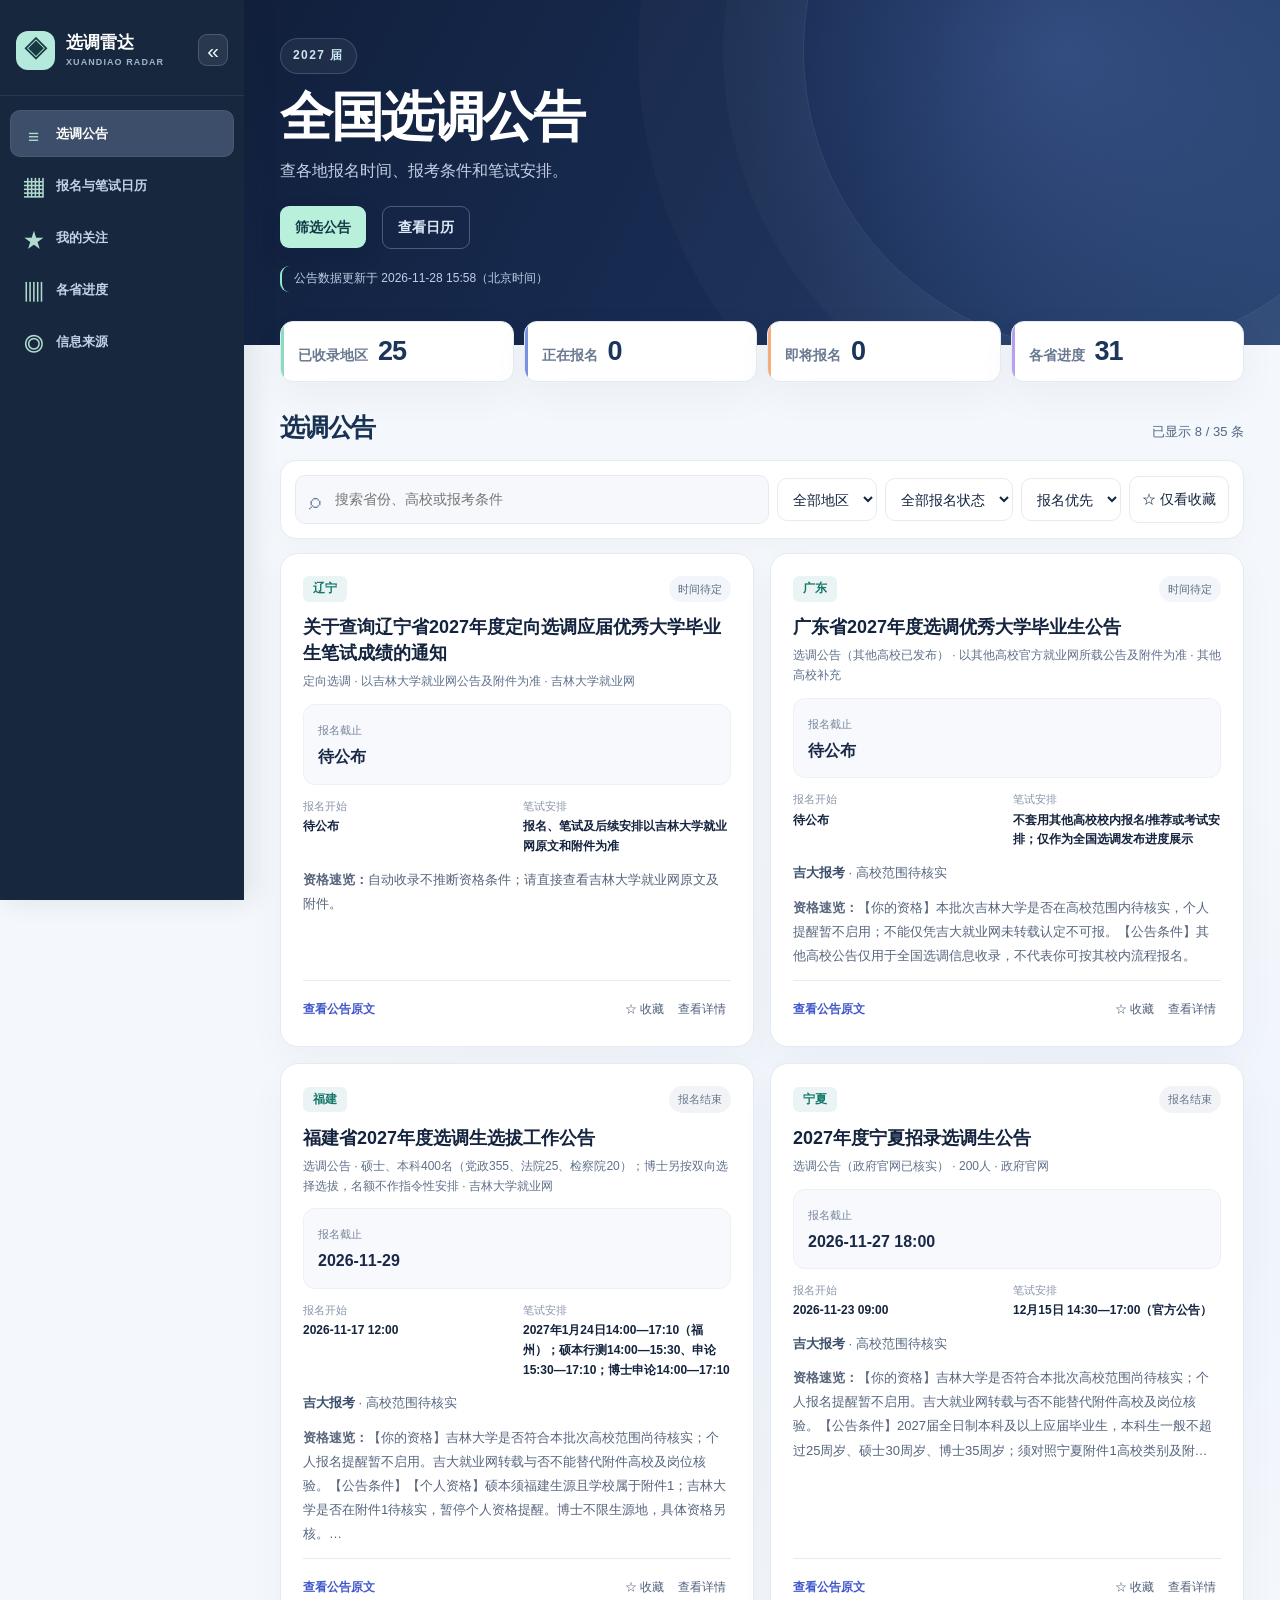
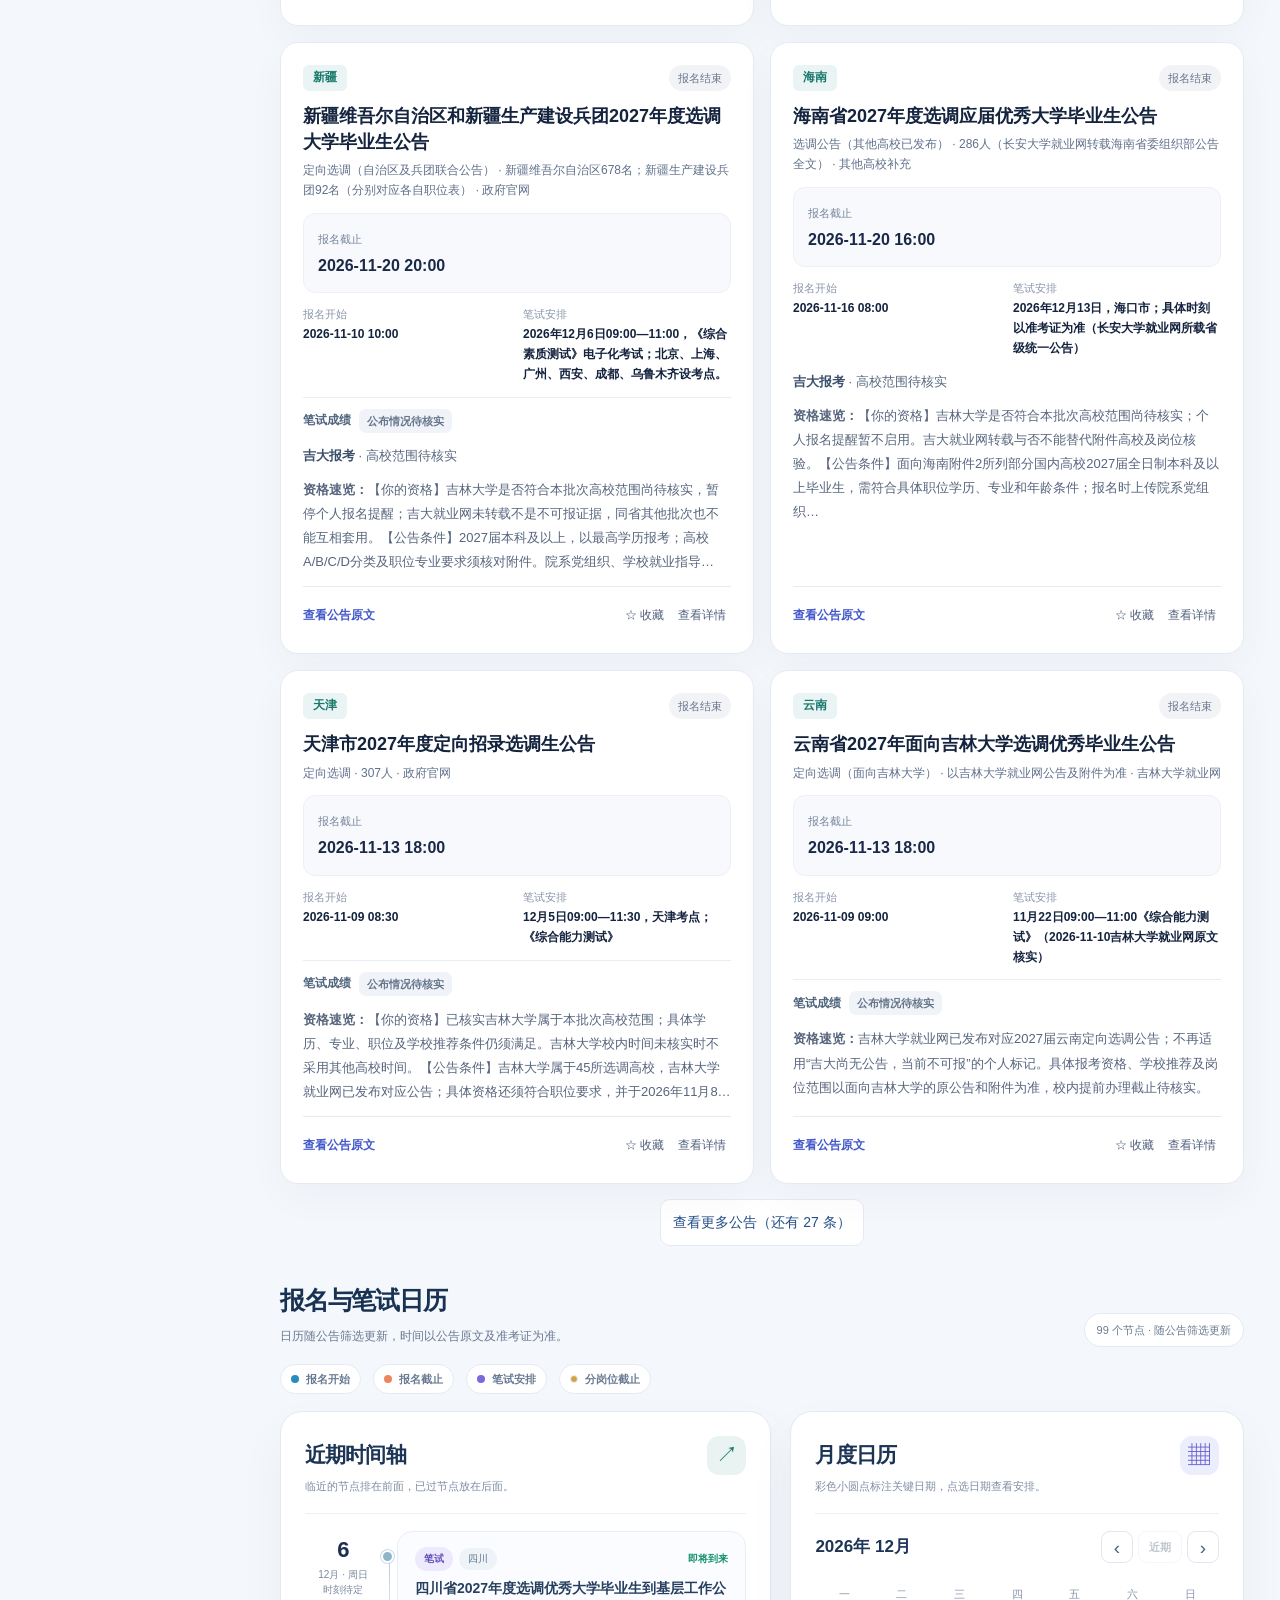
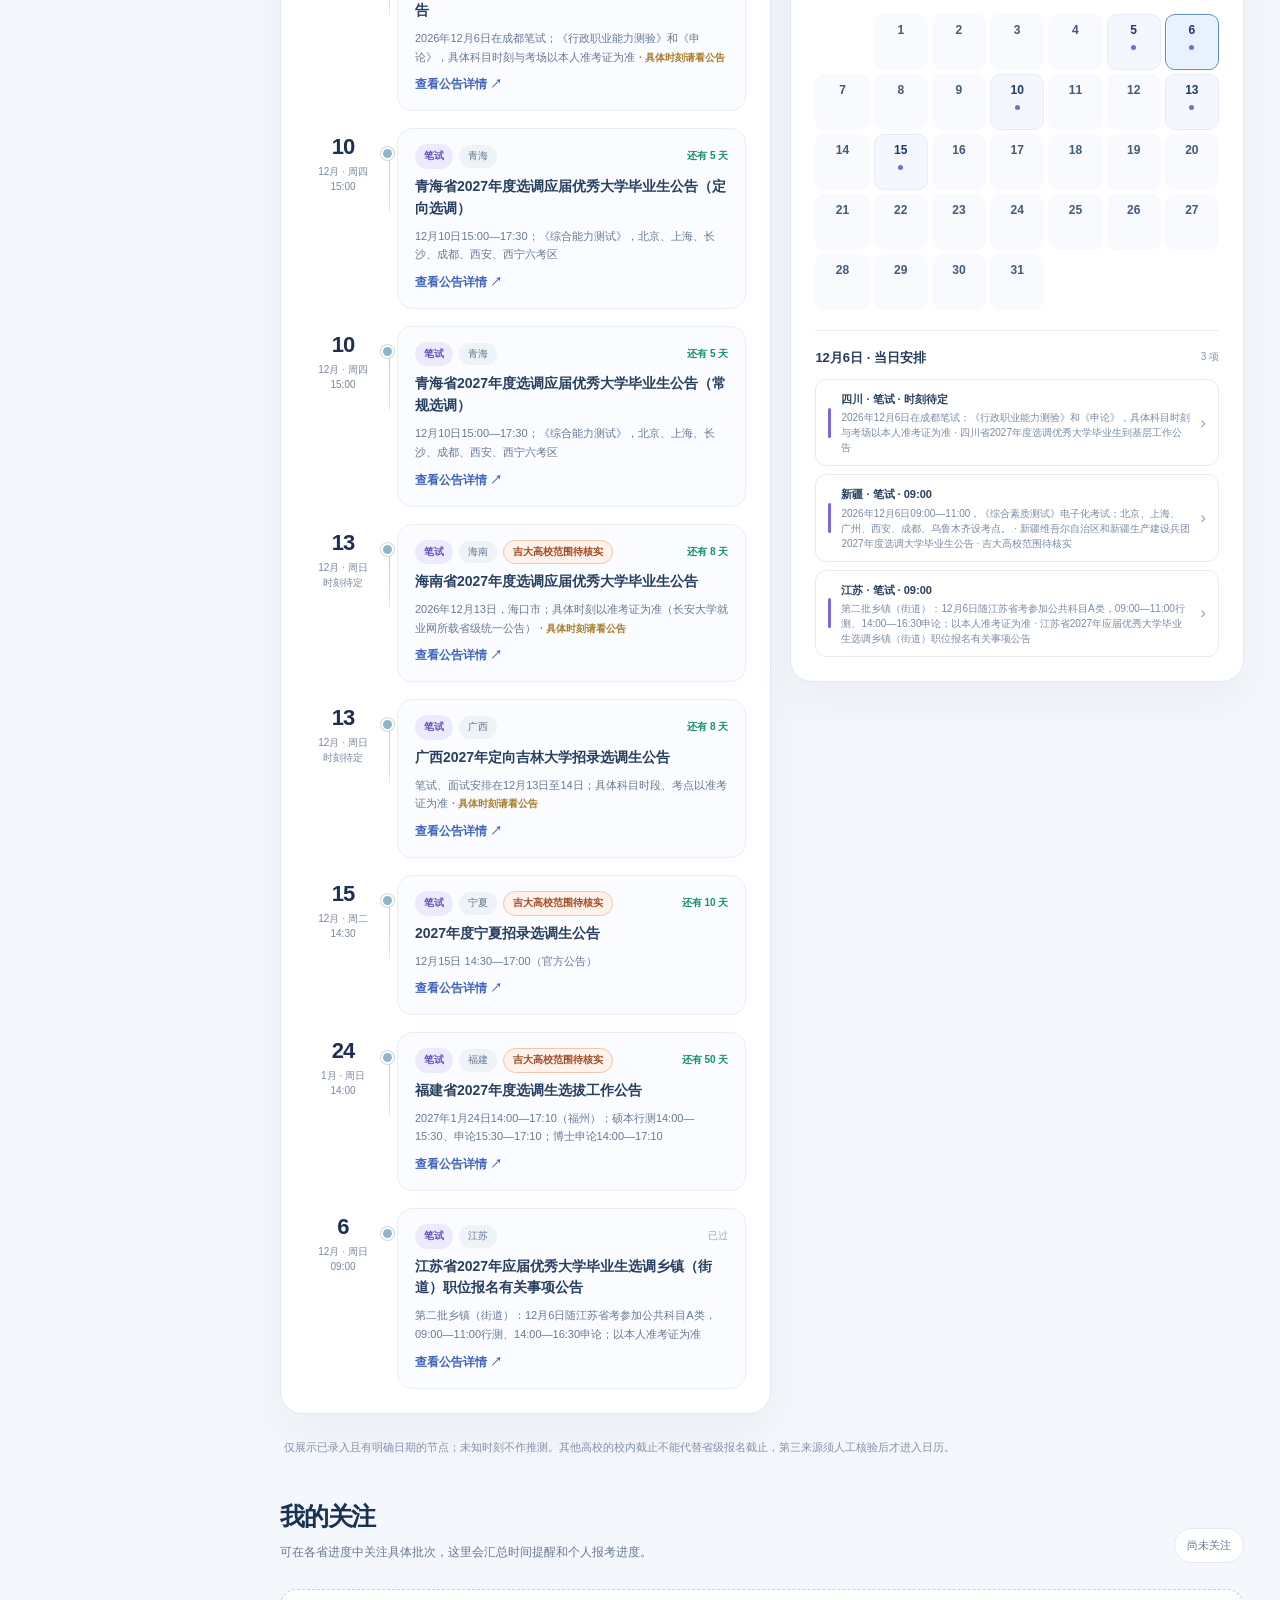
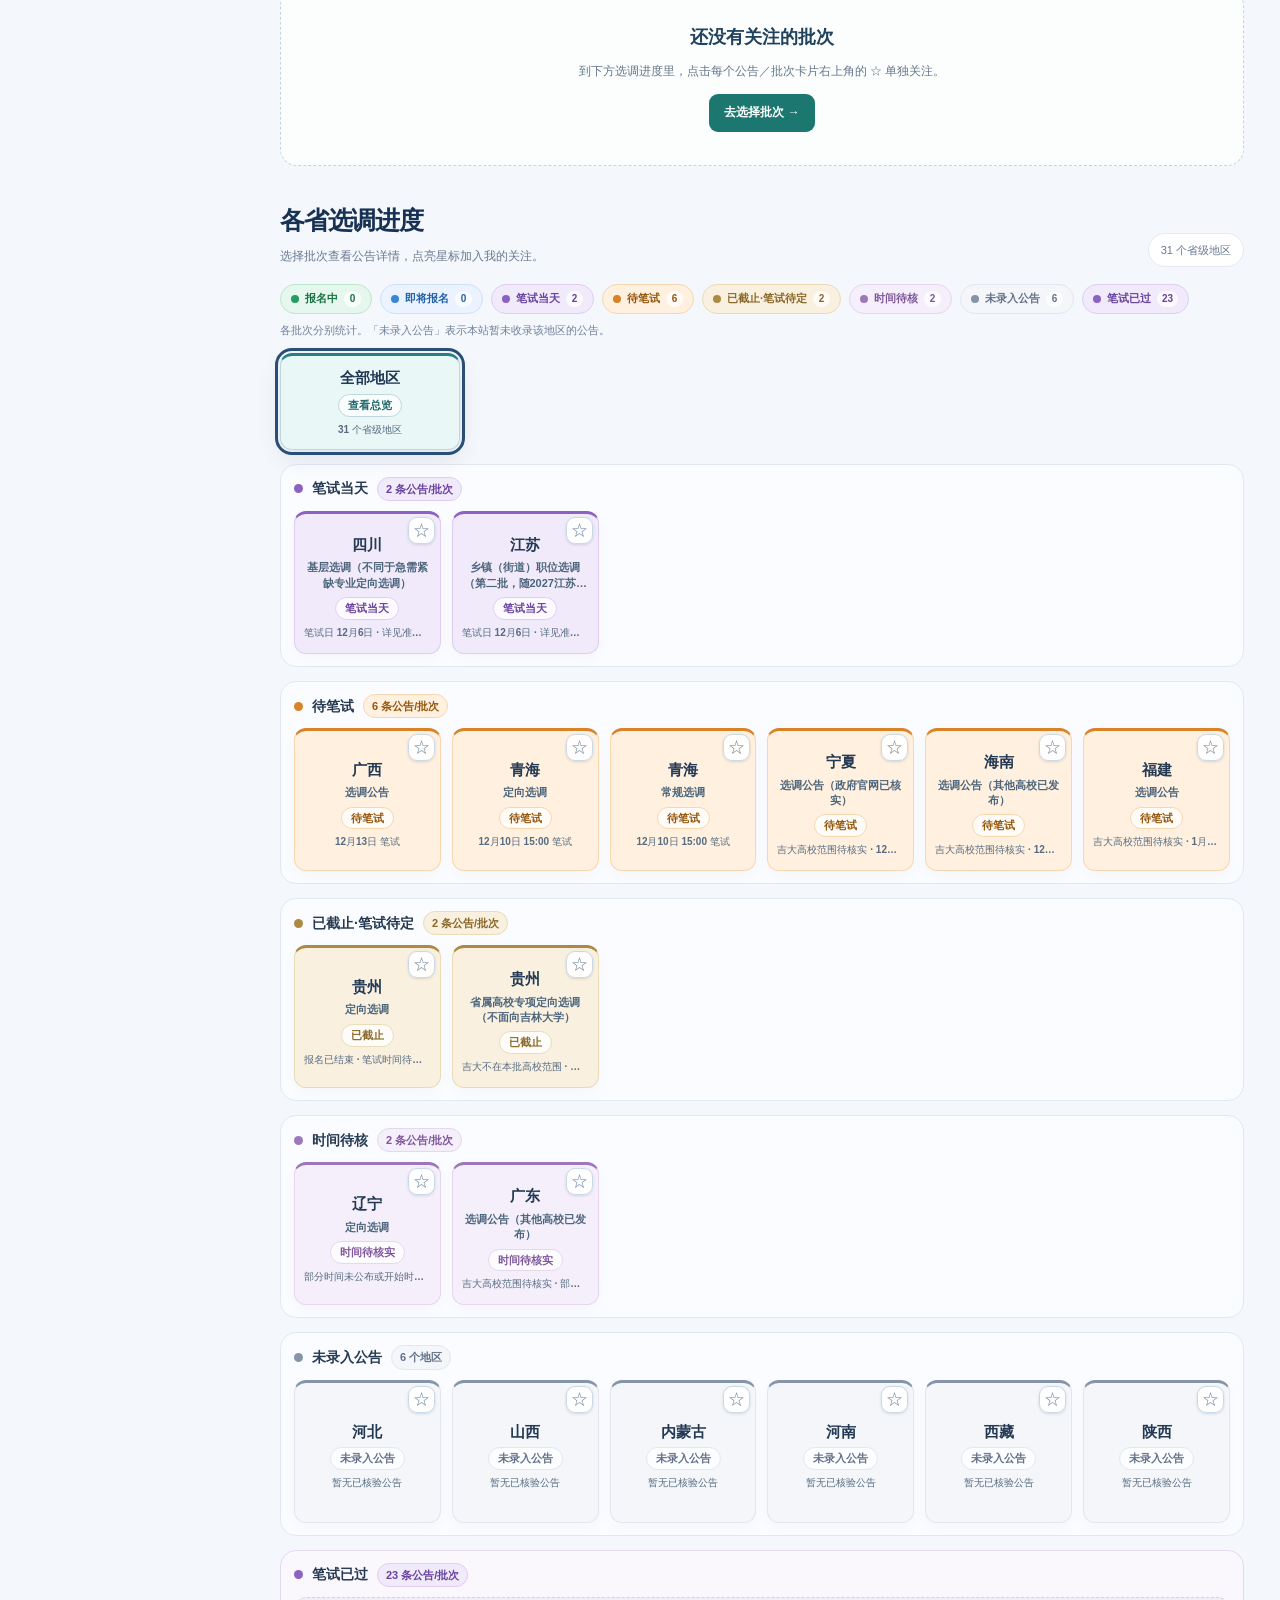
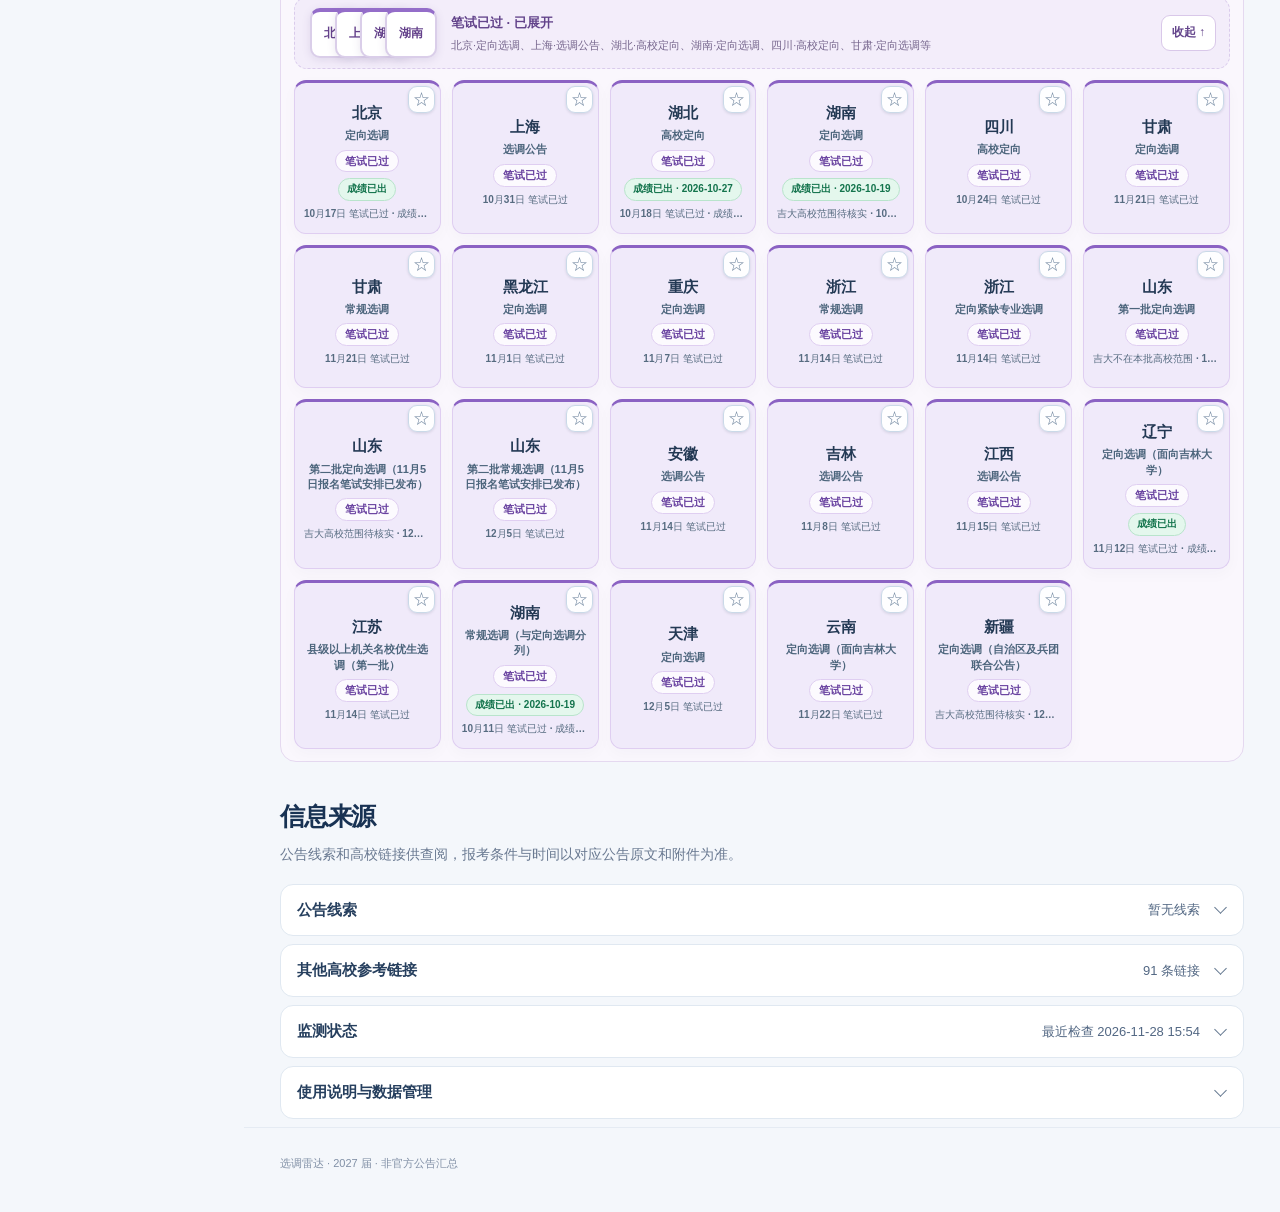
==== commit ad753ba9: "chore: update monitoring and published notices" ====
--- a/index.html
+++ b/index.html
@@ -429,7 +429,7 @@
 <a href="#page-top" class="back-to-top" id="backToTop" aria-label="返回页面顶部">↑ 返回顶部</a>
 <div id="modalRoot"></div>
 <script>
-const SEED_DATA_PLACEHOLDER = {"edition":"2027届","asOf":"2026-11-22T19:32:40+08:00","notice":"来源按政府官网、吉林大学就业网、经批准的其他高校官方就业网三级查找。吉林大学就业网发现的2027届选调通知自动进入正式数据，无需人工二次核验；系统会从吉大正文自动提取明确的报名起止和笔试日期，未明确的时刻或条件不作猜测。政府来源候选和其他高校第三来源仍按原规则处理。省级政府官方公告、附件或经逐条人工核验的可信高校官方材料明确吉林大学属于对应批次高校范围时，即可标记吉大高校范围符合，无需等待吉林大学就业网发布；学历、专业、职位及学校推荐等仍须逐项满足。后续吉林大学对应公告仅补充来源、校内流程和时间。高校范围未确认的批次继续列入全国总表并标记待核实、暂停个人提醒；官方明确排除吉林大学的批次标记不可报。不得把其他高校校内截止时间当作吉林大学时间。","provinces":["北京","天津","河北","山西","内蒙古","辽宁","吉林","黑龙江","上海","江苏","浙江","安徽","福建","江西","山东","河南","湖北","湖南","广东","广西","海南","重庆","四川","贵州","云南","西藏","陕西","甘肃","青海","宁夏","新疆"],"records":[{"province":"北京","title":"北京市2027年度定向选调","type":"定向选调","count":"472人（不含优培计划278人）","published":"2026-09-10","start":"2026-09-20T09:00:00+08:00","end":"2026-09-23T18:00:00+08:00","exam":"2026-10-17T09:00:00+08:00","examEnd":"2026-10-17T11:30:00+08:00","examText":"10月17日 09:00—11:30；综合能力测试","school":"43所双一流高校及25所高校的双一流学科；以附件名单为准。","eligibility":"2027届全日制本科及以上；最高学历必修课程无重修或补考；本科一般不超过24周岁、硕士27周岁、博士30周岁（截至2026年9月）；党员、规定的校级荣誉/奖学金或服役经历等条件，并注意京外高校非京籍毕业生特殊要求。","notes":"报名后须按要求通过学校组织推荐；部分优培计划岗位流程与定向选调不同。","source":"https://www.beijing.gov.cn/cs/gncs/zcwj/202609/t20260910_4858513.html","sourceName":"北京市人民政府官方公告","sourceType":"官方","verified":"2026-10-25","sourceTier":"government","scoreStatus":"published","scoreCheckedAt":"2026-10-29","scoreEvidenceUrl":"https://gzw.beijing.gov.cn/xxfb/tzgg/202610/t20261028_4921730.html","scoreQueryUrl":"https://rsj.beijing.gov.cn/ywsite/bjpta/","scoreSourceName":"北京市国资委2026-10-28官方资格复审通知及北京市2027年度定向选调公告","scoreNote":"10月28日北京市国资委已发布按笔试成绩确定的资格复审名单，且要求提交笔试成绩通知书；原招录公告规定10月28日后查询。可以认定成绩已供相关考生使用，但全市统一开放的准确日期尚未独立核实，故不填成绩发布日期。"},{"province":"上海","title":"上海市2027年度选调应届优秀大学毕业生","type":"选调公告","count":"约450人","published":"2026-09-08","start":"2026-09-09T10:00:00+08:00","end":"2026-09-24T12:00:00+08:00","exam":"2026-10-31T00:00:00+08:00","examEnd":"","examText":"计划10月31日；行政职业能力测验、申论（具体安排以准考证为准）","school":"44所高校、30所高校双一流学科硕士及以上、22所上海高校特别优秀毕业生及部分新型研究型大学；详见附件。","eligibility":"2027届全日制本科及以上；党员或符合规定的一年以上学生干部经历，同时须满足指定荣誉或奖学金条件；部分本市高校另有要求。本科一般不超过25周岁、硕士30周岁、博士35周岁。","notes":"吉林大学就业网刊有市委组织部发布的选调公告；报名及校内推荐流程应以对应公告、附件和吉林大学具体安排为准，其他学校另核对本校推荐流程。","source":"https://jdjywpt.jlu.edu.cn/portal/xdsgz/article/details?id=a4e2b5a3d3bd497bb276fe770accefc5","sourceName":"吉林大学就业网转载公告（备用）","sourceType":"吉林大学备用","verified":"2026-09-21","sourceTier":"jlu_fallback","examDateOnly":true},{"province":"湖北","title":"湖北省面向吉林大学定向选调（选聘）2027届优秀大学毕业生","type":"高校定向","count":"依岗位表；含A类定向选调及B/C类选聘","published":"2026-09-10","start":"2026-09-10T10:00:00+08:00","end":"2026-09-22T22:00:00+08:00","exam":"2026-10-18T09:00:00+08:00","examEnd":"2026-10-18T12:00:00+08:00","examText":"10月18日 09:00—12:00；综合能力测试","school":"仅面向吉林大学2027届全日制本科及以上优秀毕业生；其他高校请查其专属公告，不能套用本条资格条件。","eligibility":"吉林大学2027届全日制本科及以上毕业生；符合党员（含预备党员）、在校学生干部经历或校级及以上表彰奖励三者之一；本科2002年7月及以后、硕士1997年7月及以后、博士1993年7月及以后出生，服役符合条件可放宽2岁；具体专业、学历及A类选调/B、C类选聘以公告和职位表为准。","notes":"本条为湖北省委组织部面向吉林大学的公告，经吉林大学就业网发布；学校审核流程须按吉林大学通知执行，不使用山东大学的校内审核时间。网上报名截至9月22日22:00，缴费确认截至9月26日22:00。","source":"https://jdjywpt.jlu.edu.cn/portal/xdsgz/article/details?id=058c8c90ce8a4515869929f638739fee","sourceName":"吉林大学就业网转载公告（备用）","sourceType":"吉林大学备用","verified":"2026-09-21","sourceTier":"jlu_fallback","scoreStatus":"published","scoreCheckedAt":"2026-10-29","scoreEvidenceUrl":"https://www.gemu.cn/zhaokao/151976.html","scoreQueryUrl":"https://hbdxxd.oumakspt.com:5700","scoreSourceName":"格木教育10月27日成绩入口信息、湖北华图交叉核对；考务平台网址经华东师范大学官方高校公告确认","scoreNote":"10月27日招考资讯显示成绩已可查询，另有招考平台称查询通道开放；湖北省官方独立成绩发布通知本轮未检索到，日期按公开查询资讯记载，考生以考务平台本人账户显示为准。","scorePublishedAt":"2026-10-27"},{"province":"湖南","title":"湖南省2027年定向选调公告","type":"定向选调","count":"400人（A类100人、B类300人）","published":"2026-09-18","start":"2026-09-20T09:00:00+08:00","end":"2026-09-29T17:00:00+08:00","exam":"2026-10-11T00:00:00+08:00","examEnd":"","examText":"10月11日；综合能力测试（时段与地点见准考证）","school":"A类面向45所高校硕士及以上，B类面向147所高校本科及以上；详见附件。","eligibility":"【你的资格】吉林大学是否符合本批次高校范围尚待核实，暂停个人报名提醒；吉大就业网未转载不是不可报证据，同省其他批次也不能互相套用。【公告条件】2027年1月1日至7月31日取得双证；A类须中共党员（含预备党员），B类须党员或符合规定的学生干部经历；硕士1998年9月及以后出生；满足具体职位专业要求。","notes":"经学校推荐后报名。A、B类只能选报其一，每人限一个岗位；与湖南常规选调是两份不同公告。 【2026-10-30招录进展】湖南省委组织部公布拟考察对象名单（含A、B类定向选调及常规选调）；拟考察对象确认填报时间为10月30日11:00至10月31日11:00，此为考察信息填报时间，并非新一轮报名；考察具体时间待通知。官方进展：https://rst.hunan.gov.cn/rst/hnrsksw/c103094/202610/t20261030_34091491.html","source":"https://rst.hunan.gov.cn/rst/hnrsksw/c103127/c103096/202609/t20260918_34067738.html","sourceName":"湖南人事考试网官方公告","sourceType":"官方","verified":"2026-10-25","sourceTier":"government","personalEligibility":"ineligible_no_jlu","scoreStatus":"published","scoreCheckedAt":"2026-10-29","scoreEvidenceUrl":"https://rst.hunan.gov.cn/rst/hnrsksw/c103103/gwy2026/202610/t20261019_34083777.html","scoreQueryUrl":"https://rst.hunan.gov.cn/rst/hnrsksw/rskswsy.html","scoreSourceName":"湖南省人事考试院官方成绩发布公告","scoreNote":"10月19日湖南省人事考试院统一发布2027年选调生选拔笔试成绩；同时覆盖定向选调与常规选调，成绩须登录本人账号查询。","scorePublishedAt":"2026-10-19","personalMatchKeywords":["定向"],"examDateOnly":true},{"province":"四川","title":"四川省面向吉林大学选调2027届优秀大学毕业生","type":"高校定向","count":"1931人（高校及岗位范围以附件为准）","published":"2026-09-20","start":"2026-10-08T00:00:00+08:00","end":"2026-10-14T18:00:00+08:00","exam":"2026-10-24T00:00:00+08:00","examEnd":"","examText":"笔试日期由吉林大学就业网正文或已确认公告时间回填；具体安排以原文和准考证为准","school":"面向吉林大学2027届相应学历毕业生，且对本科、研究生专业及部分地区有分类要求；完整专业范围和职位以公告及附件为准。不可套用南开大学专属公告。","eligibility":"吉林大学2027届符合公告学历、学位、专业等要求的毕业生；本科一般25周岁以下、硕士30周岁以下、博士35周岁以下（具体出生日期见公告）；另需满足公告的选调条件和职位要求。","notes":"吉林大学版本由吉林大学就业网发布；报名公告仅写10月8日开始，未列具体开放时刻；10月14日18:00截止，10月24日笔试；推荐表在资格初审通过后按吉林大学通知办理，不沿用南开大学流程。","source":"https://jdjywpt.jlu.edu.cn/portal/xdsgz/article/details?id=59f2c91d171843309a5d561c9e5f7d2f","sourceName":"吉林大学就业网转载公告（备用）","sourceType":"吉林大学备用","verified":"2026-09-21","sourceTier":"jlu_fallback","autoParsedAt":"2026-10-24T22:48:45+08:00","autoParsedFrom":"https://jdjyw.jlu.edu.cn/portal/article/details?id=59f2c91d171843309a5d561c9e5f7d2f","autoParsedContext":"除公职的或公务员（参照公务员法管理机关〈单位〉工作人员）被辞退未满5年的；7.被依法列为失信联合惩戒对象的；8.在各级公务员招考中被认定有舞弊等严重违反录用纪律行为的；9.具有法律法规规定不得录用为公务员的其他情形的。 三、选调程序 （一）报名和资格初审 1. 网上报名。符合选调范围、资格条件的考生，认真阅读公告后，于2026年10月8日至10月14日18:00登录四川省人力资源和社会保障厅官网“人事考试”专栏（https://scpta.com.cn/），按网络提示如实、准确、完整填写《四川省2027届急需紧缺专","startDateOnly":true,"timingFallbackNote":"报名10月8日开始（公告未列具体开放时刻），10月14日18:00截止；笔试10月24日。","examDateOnly":true,"scoreExpectedText":"原公告明确：2026年11月5日前在四川人事考试专栏公布；目前是否提前开放仍需核实。","scoreCheckedAt":"2026-10-29"},{"province":"四川","title":"四川省2027年度选调优秀大学毕业生到基层工作公告","type":"基层选调（不同于急需紧缺专业定向选调）","count":"705名（具体职位、地区以官方附件1选调计划表为准）","published":"2026-10-28","start":"2026-11-03T00:00:00+08:00","startDateOnly":true,"end":"2026-11-09T18:00:00+08:00","exam":"2026-12-06T00:00:00+08:00","examDateOnly":true,"examEnd":"","examText":"2026年12月6日在成都笔试；《行政职业能力测验》和《申论》，具体科目时刻与考场以本人准考证为准","school":"四川基层选调面向国家部委直属、省属等高校；吉林大学属于教育部直属高校，符合本批次高校范围。具体学历、岗位、推荐条件以公告及报考指南为准；吉大校内流程待核实。","eligibility":"【你的资格】已核实吉林大学属于本批次高校范围；具体学历、专业、职位及学校推荐条件仍须满足。吉林大学校内时间未核实时不采用其他高校时间。【公告条件】面向公告规定的2027届全日制本科及以上应届毕业生，需符合学历、年龄、政治素质及党员/学生干部/荣誉等选调条件之一，并经学校推荐；具体以职位表及报考指南为准。","notes":"四川省委组织部2026年10月28日落款公告，招录705名。四川省人事考试网原文链接已从多家转载页面追溯，但本轮官方原文直连无法打开；报名11月3日开始（未公布具体开放时刻），11月9日18:00截止；11月11日18:00前缴费；12月1日至6日打印准考证；12月6日在成都笔试（具体时刻以本人准考证为准）。日期及条件对照粉笔、华图、中公教育转载的同篇省委组织部公告，并由四川日报10月29日报道交叉确认705名招录计划；官方附件原件及吉林大学对应校内公告尚待复核。注意10月29日至11月4日为四川其他公务员批次报名日程，不能套用到本基层选调。","source":"https://www.scpta.com.cn/front/News/info/d70ea76551094491ac8249c90eaf0040?t=56","sourceName":"四川省人事考试网／中共四川省委组织部公告（原文直连待复核，转载正文交叉核验）","sourceType":"官方","verified":"2026-10-29","sourceTier":"government","personalEligibility":"eligible_jlu","personalMatchKeywords":["基层"],"verificationMirrors":["https://www.fenbi.com/page/fenxiaozhaokaodetail/7/2650/470072319306752","https://sc.huatu.com/2026/1028/2062628.html","https://www.eoffcn.com/kszx/detail/2227955.html"],"jluScopeVerified":true,"jluScopeEvidenceUrl":"https://www.scpta.com.cn/front/News/info/d70ea76551094491ac8249c90eaf0040?t=56","jluScopeEvidenceNote":"四川基层选调公告明确国家各部委直属高校在高校范围内，吉林大学属于教育部直属高校；仍须核对岗位和学校推荐条件。","jluScopeCheckedAt":"2026-11-09"},{"province":"甘肃","title":"甘肃省2027年选调应届优秀大学毕业生（定向选调）","type":"定向选调","count":"300名（总公告两类合计600名）","published":"2026-09-20","start":"2026-10-08T09:00:00+08:00","end":"2026-11-06T18:00:00+08:00","exam":"2026-11-21T09:00:00+08:00","examEnd":"2026-11-21T12:00:00+08:00","examText":"11月21日 09:00—12:00；综合能力测试（行测与材料写作）","school":"定向高校范围依据甘肃省委组织部原公告附表1对应的高校名单和具体职位要求；吉林大学及专业资格须按附表核对。","eligibility":"2027届全日制本科及以上，2027年7月31日前取得毕业证、学位证；本科25周岁以下、硕士30周岁以下、博士35周岁以下，另须符合指定高校和岗位条件。","notes":"省委组织部同一总公告明确：定向300名、常规300名。本条仅为定向选调。报名10月8日9:00—11月6日18:00，11月21日9:00—12:00笔试为公告共用安排；高校与职位范围仅以本类别的附件为准。两类并非两份先后发布的公告。","source":"https://www.gszg.gov.cn/20260920/ed5b9eee0bf34865afa9f09d30c9d9a4/c.html","sourceName":"甘肃组工网官方公告","sourceType":"官方","verified":"2026-10-30","sourceTier":"government","noticeGroup":"gs2027","batchId":"targeted"},{"province":"甘肃","title":"甘肃省2027年选调应届优秀大学毕业生（常规选调）","type":"常规选调","count":"300名（总公告两类合计600名）","published":"2026-09-20","start":"2026-10-08T09:00:00+08:00","end":"2026-11-06T18:00:00+08:00","exam":"2026-11-21T09:00:00+08:00","examEnd":"2026-11-21T12:00:00+08:00","examText":"11月21日 09:00—12:00；综合能力测试（行测与材料写作）","school":"常规选调适用高校和岗位条件以甘肃省委组织部原公告附表1为准，不能沿用定向高校范围；吉林大学是否符合具体岗位仍须核对附件。","eligibility":"2027届全日制本科及以上，2027年7月31日前取得毕业证、学位证；本科25周岁以下、硕士30周岁以下、博士35周岁以下，另须符合指定高校和岗位条件。","notes":"同一总公告还设常规选调300名。本条仅对应常规选调，省级网上报名10月8日9:00—11月6日18:00、笔试11月21日9:00—12:00为两类别共用节点；高校资格、职位、材料按常规类别分别核对。","source":"https://www.gszg.gov.cn/20260920/ed5b9eee0bf34865afa9f09d30c9d9a4/c.html","sourceName":"甘肃组工网官方公告","sourceType":"官方","verified":"2026-10-30","sourceTier":"government","noticeGroup":"gs2027","batchId":"general"},{"province":"贵州","title":"贵州省2027年度党政机关定向选调和省管企业招聘优秀大学毕业生公告","type":"定向选调","count":"按职位表公布","published":"2026-09-22","start":"2026-10-13T09:00:00+08:00","end":"2026-10-23T14:00:00+08:00","exam":"","examEnd":"","examText":"报名结束后7日内公布笔试、面试及准考证打印时间","school":"42所高校所有专业及15所特色优势专业高校特定专业；以公告高校名单为准。另有省属高校专项公告，勿混淆。","eligibility":"2027届本科及以上，年龄本科/硕士一般不超过30周岁、博士35周岁；本科须符合党员、干部、奖学金、表彰或服役条件之一（部分贵州生源及岗位有例外），专业及学历须符合职位要求。","notes":"报名10月13日9:00开始；省级党政机关/省管企业10月19日14:00截止，市（州）级10月21日14:00截止，县级10月23日14:00截止。不同岗位截止不同，不能把最晚截止时间套用于全部职位。","source":"https://jdjywpt.jlu.edu.cn/portal/xdsgz/article/details?id=7e49102ce2324d3ebd3c5ff24502892d","sourceName":"吉林大学就业网转载公告（备用）","sourceType":"吉林大学备用","verified":"2026-09-22","deadlines":[{"label":"省级机关 / 省管企业","at":"2026-10-19T14:00:00+08:00"},{"label":"市（州）级机关","at":"2026-10-21T14:00:00+08:00"},{"label":"县级机关","at":"2026-10-23T14:00:00+08:00"}],"sourceTier":"jlu_fallback"},{"province":"黑龙江","title":"黑龙江省2027年度定向选调应届优秀大学毕业生公告","type":"定向选调","count":"以吉林大学就业网公告及附件为准","published":"2026-10-08","start":"2026-10-08T08:30:00+08:00","end":"2026-10-17T17:30:00+08:00","exam":"2026-11-01T09:00:00+08:00","examEnd":"2026-11-01T11:30:00+08:00","examText":"11月1日 09:00—11:30；《综合素质测试》（用户依据本人准考证补充；其他考生以本人准考证为准）","school":"吉林大学就业网已发布该通知；适用高校、学历、专业及校内流程以原文和附件为准。","eligibility":"自动收录不推断资格条件；请直接查看吉林大学就业网原文及附件。","notes":"黑龙江省选调生工作网2026年10月21日通知确认：2026年11月1日上午在哈尔滨笔试，10月22日14:00至10月25日17:30打印准考证。09:00—11:30由用户根据本人准考证提供，不是官方公开通知写明的时段；其他考生应以各自准考证为准。报名已于10月17日17:30截止。","source":"https://jdjywpt.jlu.edu.cn/portal/xdsgz/article/details?id=d414af75a893440a8e4ed0ad434fa312","sourceName":"吉林大学就业网（自动发布）","sourceType":"吉林大学备用","verified":"2026-10-26","sourceTier":"jlu_fallback","autoPublished":true,"publishedEstimated":true,"discoveredAt":"2026-10-08T13:45:01+08:00","autoParsedAt":"2026-10-08T16:55:49+08:00","autoParsedFrom":"known_timing_fallback","timingFallbackNote":"2026年10月21日官方笔试通知仅确认11月1日上午；09:00—11:30来自用户本人准考证，按个人考试安排展示。","examNoticeUrl":"https://gongxuan.ljxfw.gov.cn/newsDetails.html?id=8a7e0e82-6084-4cbb-ae5f-6d4e278643fd&type=2"},{"province":"重庆","title":"重庆市面向吉林大学定向选调 2027届急需紧缺专业应届优秀大学毕业生公告","type":"定向选调","count":"610名（其中艰苦边远地区专项约60名）","published":"2026-10-08","start":"2026-10-19T10:00:00+08:00","end":"2026-10-23T17:00:00+08:00","exam":"2026-11-07T09:00:00+08:00","examEnd":"2026-11-07T12:00:00+08:00","examText":"11月7日09:00—10:30《行政职业能力测验》，10:30—12:00《申论》（重庆市委组织部11月2日考前提示确认）","school":"吉林大学已发布面向本校的2027届定向选调通知，仅面向本校2027届应届硕士、博士毕业生；具体专业范围、推荐和盖章流程以吉林大学专属简章为准。","eligibility":"面向吉林大学2027届应届优秀硕士、博士毕业生，本科不在本校专属批次范围。急需紧缺专业中，经济金融、现代管理类明确包含理论经济学（0201）、应用经济学（0202）、金融、统计等；另须符合2026年10月前加入中国共产党（含预备党员）、优秀学生干部、校级及以上奖励、参军入伍经历之一等条件；硕士研究生一般不超过30周岁。公告规定的高层次荣誉等情形及艰苦边远地区专项可按规则不限专业。","notes":"网上报名10月19日10:00—10月23日17:00；未通过初审且因信息错误需修改的，可在10月25日17:00前重新提交；缴费截至10月26日17:00；准考证11月3日10:00—11月7日9:30打印；笔试初定11月7日，面试初定12月5日。 11月2日重庆官方考前提示确认笔试具体时段，报名信息不变。","source":"https://jdjywpt.jlu.edu.cn/portal/xdsgz/article/details?id=8cec6f02aeb2456686a4865bc6c691dd","sourceName":"吉林大学就业网（自动发布）","sourceType":"吉林大学备用","verified":"2026-11-03","sourceTier":"jlu_fallback","autoPublished":true,"discoveredAt":"2026-10-08T15:47:58+08:00","examNoticeUrl":"https://www.12371.gov.cn/web/article/1566761717351247872/web/content_1566761717351247872.html"},{"province":"浙江","title":"2027年度浙江省党政机关选调应届优秀大学毕业生（常规选调）","type":"常规选调","count":"664名（省市机关195名、县乡机关469名）","published":"2026-10-09","start":"2026-10-10T09:00:00+08:00","end":"2026-10-16T17:00:00+08:00","exam":"2026-11-14T09:00:00+08:00","examEnd":"2026-11-14T12:00:00+08:00","examText":"11月14日 09:00—12:00；《综合能力测试》1科，180分钟，满分150分","school":"常规选调面向附件1所列59所高校，具体包括省市机关、县乡机关职位；有部分15所浙江省重点建设高校和5所政法大学的扩展范围，以附件1—5及具体岗位为准。吉大就业网已刊载涵盖两类的总公告。","eligibility":"吉大就业网已发布包含本批次的浙江总公告；常规选调须符合附件1高校目录、具体职位及党员/学生干部/荣誉等规定条件，不能套用定向紧缺专业的高校范围或放宽条件。","notes":"浙江总公告将常规选调664名和定向紧缺选调186名同步发布；本条仅常规。报名10月10日9:00至16日17:00、笔试11月14日9:00—12:00共用；两类只能择一报考。具体推荐流程依据吉林大学及附件。","source":"https://jdjywpt.jlu.edu.cn/portal/xdsgz/article/details?id=4c42db5b4b914231b6670e1f461b00cd","sourceName":"吉林大学就业网转载公告（原文核验）","sourceType":"吉林大学备用","verified":"2026-10-30","sourceTier":"jlu_fallback","noticeGroup":"zj2027","scoreExpectedText":"原公告明确12月9日起可查成绩，目前尚未公布。","batchId":"general"},{"province":"浙江","title":"2027年度浙江省党政机关选调应届优秀大学毕业生（定向紧缺专业选调）","type":"定向紧缺专业选调","count":"186名（省市机关76名、山区海岛县110名）","published":"2026-10-09","start":"2026-10-10T09:00:00+08:00","end":"2026-10-16T17:00:00+08:00","exam":"2026-11-14T09:00:00+08:00","examEnd":"2026-11-14T12:00:00+08:00","examText":"11月14日 09:00—12:00；《综合能力测试》1科，180分钟，满分150分","school":"定向紧缺专业选调依据附件6的院校与39类紧缺专业对应关系、附件7的职位条件；吉林大学就业网刊载总公告不等于所有吉林大学专业均可报。","eligibility":"吉大就业网已刊载浙江2027年度总公告；本定向类别须符合附件6的院校—紧缺专业对应组合、附件7职位，部分山区海岛县资格条件另有例外，不能套用常规选调的高校范围。","notes":"浙江一份总公告同步设常规664名、定向紧缺186名，本条仅定向紧缺。报名10月10日9:00至16日17:00、笔试11月14日9:00—12:00；省级时间与常规相同，但高校、专业、职位要求不同，只能二选一。","source":"https://jdjywpt.jlu.edu.cn/portal/xdsgz/article/details?id=4c42db5b4b914231b6670e1f461b00cd","sourceName":"吉林大学就业网转载公告（原文核验）","sourceType":"吉林大学备用","verified":"2026-10-30","sourceTier":"jlu_fallback","noticeGroup":"zj2027","scoreExpectedText":"原公告明确12月9日起可查成绩，目前尚未公布。","batchId":"targeted-shortage"},{"province":"山东","title":"山东省2027年度选拔录用选调生（第一批定向选调）","type":"第一批定向选调","count":"第一批以职位计划表为准（全省两批合计1562名）","published":"2026-10-08","start":"2026-10-09T09:00:00+08:00","end":"2026-10-15T16:00:00+08:00","exam":"2026-10-25T09:00:00+08:00","examEnd":"2026-10-25T11:30:00+08:00","examText":"第一批：10月25日 09:00—11:30；笔试内容包括公共基础知识、写作等","school":"第一批仅面向公告所列21所高校，不含吉林大学；仅适用第一批定向职位。","eligibility":"【你的资格】第一批不可报（官方高校名单不含吉林大学）：第一批定向选调明确仅面向21所指定高校，吉林大学不在名单；这与第二批定向或常规的资格不同。【公告条件】2027年全日制本科及以上应届优秀毕业生须满足对应院校、学历、政治条件及职位资格，具体以官方报考手册为准。","notes":"第一批定向选调网上报名10月9日9:00—15日16:00，10月25日9:00—11:30笔试。第二批定向与常规另设记录，其报名和笔试时间不得套用第一批。","source":"https://www.dtdjzx.gov.cn/web/dtdjzx/dtrdtzgg/129481.html","sourceName":"灯塔—党建在线 / 中共山东省委组织部官方公告","sourceType":"官方","verified":"2026-10-30","sourceTier":"government","personalEligibility":"ineligible_school_scope","scoreCheckedAt":"2026-10-29","scoreNote":"笔试已举行，但本轮未取得可证实本批次成绩开放的官方通知；不可依据报名系统可登录推断成绩已公布。","noticeGroup":"sd2027","batchId":"first-targeted"},{"province":"山东","title":"山东省2027年度选拔录用选调生（第二批定向选调）","type":"第二批定向选调（11月5日报名笔试安排已发布）","count":"第二批定向名额待职位计划公布（两批合计1562名）","published":"2026-10-08","start":"2026-11-09T09:00:00+08:00","end":"2026-11-13T16:00:00+08:00","exam":"2026-12-05T09:00:00+08:00","examEnd":"2026-12-05T12:00:00+08:00","examText":"第二批定向、常规统一笔试：2026年12月5日09:00—12:00；12月1日09:00至12月5日09:15打印准考证。","school":"官方总公告明确第二批定向选调面向部分高校及相关专业；具体高校、专业、岗位须看附件及后续职位计划。吉林大学对应公告待核。","eligibility":"【你的资格】吉林大学是否符合本批次高校范围尚待核实，暂停个人报名提醒；吉大就业网未转载不是不可报证据，同省其他批次也不能互相套用。【公告条件】面向部分高校相关专业；具体职位、学历与推荐条件待后续通知逐项核对。","notes":"山东省委组织部2026年11月5日发布第二批报名及笔试安排：11月9日09:00至11月13日16:00提交报名信息；11月9日11:00至13日18:00查询资格审核、完成报名确认；12月5日09:00—12:00笔试。定向选调须在提交报名期间上传审核资料。原始官方网页本次自动读取受限，日期通过中南大学就业网同日转载标题及多家一致全文转载交叉核对，仍建议以官方原文复核。以上均为省级统一时限，非吉林大学校内推荐截止；吉林大学同批次公告尚未核实，个人口径继续标记当前不可报。","source":"https://www.dtdjzx.gov.cn/web/dtdjzx/dtrdtzgg/131326.html","sourceName":"灯塔—党建在线 / 中共山东省委组织部11月5日第二批报名及笔试安排（官网直连待复核）","sourceType":"官方","verified":"2026-11-06","sourceTier":"government","personalEligibility":"ineligible_no_jlu","noticeGroup":"sd2027","noticeStage":"2026-11-05省级第二批报名及笔试安排已发布；具体职位和吉林大学对应公告待核","batchId":"second-targeted","personalMatchKeywords":["第二批","定向"],"verificationMirrors":["https://www.dtdjzx.gov.cn/web/dtdjzx/dtrdtzgg/131326.html","https://career.csu.edu.cn/news/view/aid/205238/tag/jcxm","https://www.huanqiumingshi.com/news/1534.html"]},{"province":"山东","title":"山东省2027年度选拔录用选调生（第二批常规选调）","type":"第二批常规选调（11月5日报名笔试安排已发布）","count":"第二批常规名额待职位计划公布（两批合计1562名）","published":"2026-10-08","start":"2026-11-09T09:00:00+08:00","end":"2026-11-13T16:00:00+08:00","exam":"2026-12-05T09:00:00+08:00","examEnd":"2026-12-05T12:00:00+08:00","examText":"第二批定向、常规统一笔试：2026年12月5日09:00—12:00；12月1日09:00至12月5日09:15打印准考证。","school":"山东省委组织部总公告明确第二批常规选调面向全国普通高校毕业生，仍须满足党员、学生干部等规定条件及具体职位要求；吉大对应通知待核。","eligibility":"【你的资格】已核实吉林大学属于本批次高校范围；具体学历、专业、职位及学校推荐条件仍须满足。吉林大学校内时间未核实时不采用其他高校时间。【公告条件】面向全国普通高校应届生，具体政治条件、学生干部要求及职位计划以报考手册和后续公告为准。","notes":"山东省委组织部2026年11月5日发布第二批报名及笔试安排：11月9日09:00至11月13日16:00提交报名信息；11月9日11:00至13日18:00查询资格审核、完成报名确认；12月5日09:00—12:00笔试。定向选调须在提交报名期间上传审核资料。原始官方网页本次自动读取受限，日期通过中南大学就业网同日转载标题及多家一致全文转载交叉核对，仍建议以官方原文复核。以上均为省级统一时限，非吉林大学校内推荐截止；吉林大学同批次公告尚未核实，个人口径继续标记当前不可报。","source":"https://www.dtdjzx.gov.cn/web/dtdjzx/dtrdtzgg/131326.html","sourceName":"灯塔—党建在线 / 中共山东省委组织部11月5日第二批报名及笔试安排（官网直连待复核）","sourceType":"官方","verified":"2026-11-06","sourceTier":"government","personalEligibility":"eligible_jlu","noticeGroup":"sd2027","noticeStage":"2026-11-05省级第二批报名及笔试安排已发布；具体职位和吉林大学对应公告待核","batchId":"second-general","personalMatchKeywords":["第二批","常规"],"verificationMirrors":["https://www.dtdjzx.gov.cn/web/dtdjzx/dtrdtzgg/131326.html","https://career.csu.edu.cn/news/view/aid/205238/tag/jcxm","https://www.huanqiumingshi.com/news/1534.html"],"jluScopeVerified":true,"jluScopeEvidenceUrl":"https://jnhrss.jinan.gov.cn/col/col18309/art/2026/art_8d9982b4a5154d3bb8ed50cbeb642a94.html","jluScopeEvidenceNote":"山东政府转载组织部门公告明确第二批常规选调面向全国普通高校，吉林大学在高校范围内；第二批定向不据此认定。","jluScopeCheckedAt":"2026-11-09"},{"province":"安徽","title":"安徽省2027年度面向吉林大学定向招录选调生公告","type":"选调公告","count":"以吉林大学就业网公告及附件为准","published":"2026-10-09","start":"2026-10-14T09:00:00+08:00","end":"2026-10-21T17:00:00+08:00","exam":"2026-11-14T00:00:00+08:00","examEnd":"","examText":"笔试日期由吉林大学就业网正文或已确认公告时间回填；具体安排以原文和准考证为准","school":"吉林大学就业网已发布该通知；适用高校、学历、专业及校内流程以原文和附件为准。","eligibility":"自动收录不推断资格条件；请直接查看吉林大学就业网原文及附件。","notes":"吉林大学就业网自动发布，无需人工二次核验。报名起止和笔试日期仅在正文有明确表述时自动结构化；未明确内容仍以原文及附件为准。","source":"https://jdjywpt.jlu.edu.cn/portal/xdsgz/article/details?id=085b82caf2774453a1ad8779b8622b03","sourceName":"吉林大学就业网（自动发布）","sourceType":"吉林大学备用","verified":"2026-10-09","sourceTier":"jlu_fallback","autoPublished":true,"publishedEstimated":true,"discoveredAt":"2026-10-09T18:38:46+08:00","autoParsedAt":"2026-10-24T22:48:45+08:00","autoParsedFrom":"https://jdjywpt.jlu.edu.cn/portal/article/details?id=085b82caf2774453a1ad8779b8622b03","timingFallbackNote":"报名10月14日9:00开始，10月21日17:00截止；笔试11月14日，具体时间地点见准考证。","examDateOnly":true},{"province":"广西","title":"广西2027年定向吉林大学招录选调生公告","type":"选调公告","count":"以吉林大学就业网公告及附件为准","published":"2026-10-15","start":"2026-10-15T00:00:00+08:00","end":"2026-11-05T18:00:00+08:00","exam":"2026-12-13T00:00:00+08:00","examEnd":"","examText":"笔试、面试安排在12月13日至14日；具体科目时段、考点以准考证为准","school":"吉林大学就业网已发布该通知；适用高校、学历、专业及校内流程以原文和附件为准。","eligibility":"自动收录不推断资格条件；请直接查看吉林大学就业网原文及附件。","notes":"报名自公告发布之日（10月15日）起，11月5日18:00截止；11月16日后查询资格审查结果，12月10日后打印准考证；笔试、面试安排在12月13日至14日。","source":"https://jdjywpt.jlu.edu.cn/portal/xdsgz/article/details?id=1a930e337de649f1a7bb204e4b06e01c","sourceName":"吉林大学就业网（自动发布）","sourceType":"吉林大学备用","verified":"2026-10-15","sourceTier":"jlu_fallback","autoPublished":true,"publishedEstimated":true,"discoveredAt":"2026-10-15T19:35:04+08:00","startDateOnly":true,"examDateOnly":true},{"province":"吉林","title":"吉林省面向吉林大学定向招录2027届选调生公告","type":"选调公告","count":"以吉林大学就业网公告及附件为准","published":"2026-10-16","start":"2026-10-19T08:30:00+08:00","end":"2026-10-23T16:00:00+08:00","exam":"2026-11-08T09:00:00+08:00","examEnd":"2026-11-08T11:30:00+08:00","examText":"11月8日 09:00—11:30；综合能力测试","school":"仅面向吉林大学2027届全日制应届硕士、博士毕业生；本科毕业生不在本次选调对象范围。具体职位、学位取得期限和专业条件以吉林大学就业网公告及附件为准。","eligibility":"吉林大学2027届全日制应届硕士、博士毕业生；硕士须于2027年1月1日至7月31日取得毕业证和学位证，博士可至2027年12月31日；其他选调条件、专业与职位要求以吉林大学就业网原文及附件为准。","notes":"网上报名10月19日8:30至10月23日16:00；11月5日8:30至7日24:00打印准考证；11月8日9:00—11:30笔试。具体职位及后续面试安排以原文为准。","source":"https://jdjywpt.jlu.edu.cn/portal/xdsgz/article/details?id=d1f6aa165da5437e811e3f64348079a3","sourceName":"吉林大学就业网（自动发布）","sourceType":"吉林大学备用","verified":"2026-10-16","sourceTier":"jlu_fallback","autoPublished":true,"publishedEstimated":true,"discoveredAt":"2026-10-16T12:36:34+08:00"},{"province":"江西","title":"江西省2027年度面向吉林大学选调应届优秀大学毕业生公告","type":"选调公告","count":"以吉林大学就业网公告及附件为准","published":"2026-10-15","start":"2026-10-20T09:00:00+08:00","end":"2026-10-26T18:00:00+08:00","exam":"2026-11-15T09:00:00+08:00","examEnd":"2026-11-15T12:00:00+08:00","examText":"11月15日 09:00—12:00；综合能力测试","school":"吉林大学就业网已发布该通知；适用高校、学历、专业及校内流程以原文和附件为准。","eligibility":"自动收录不推断资格条件；请直接查看吉林大学就业网原文及附件。","notes":"吉林大学就业网已发布该通知；网上报名10月20日9:00至10月26日18:00，笔试11月15日9:00—12:00。具体职位、资格及校内推荐流程以原文和附件为准。","source":"https://jdjywpt.jlu.edu.cn/portal/xdsgz/article/details?id=c9a25f39746844109e664b0393355256","sourceName":"吉林大学就业网（自动发布）","sourceType":"吉林大学备用","verified":"2026-10-15","sourceTier":"jlu_fallback","autoPublished":true},{"province":"辽宁","title":"辽宁省2027年度选调应届优秀大学毕业生公告","type":"定向选调（面向吉林大学）","count":"具体选调职位及名额以报名系统显示为准","published":"2026-10-21","start":"2026-10-21T10:00:00+08:00","end":"2026-10-31T17:00:00+08:00","exam":"2026-11-12T15:00:00+08:00","examEnd":"2026-11-12T17:30:00+08:00","examText":"11月12日15:00—17:30；《综合能力测试》，长春考点，具体考场以准考证为准","school":"辽宁省委组织部在吉林大学就业网明确发布面向吉林大学的2027年度选调公告；须按学校院系、就业部门审核盖章流程办理报名推荐。","eligibility":"面向吉林大学2027届全日制本科、硕士或博士应届毕业生；须为中共党员（含预备党员），本科/硕博成绩原则上位列年级（班级）前50%或硕博平均成绩B及以上，并满足学历、年龄与岗位所需学生干部、奖励等附加条件。具体以公告和报名系统提供的可报职位为准。","notes":"2026年10月21日10:00至10月31日17:00网上报名（ln.bmpta.com/dx2027）；报名推荐表须经院系和学校就业部门盖章并扫描上传。吉林大学就业网11月3日发布辽宁省委组织部笔试通知：11月12日15:00—17:30在长春笔试；11月4日9:00—11月5日17:00须网上确认，逾期未确认视为放弃；11月10日9:00至12日15:00打印准考证。面试具体时间仍待通知。旧数据将此省误判为“吉大未发布不可报”，现已纠正。 11月20日辽宁省委组织部发布笔试成绩查询通知：11月20日9:00—11月23日17:00登录报名系统查询成绩及面试资格；面试时间以系统通知为准。","source":"https://jdjyw.jlu.edu.cn/portal/article/details?id=98f1e8149cc24b00b5b9210bffb352f2","sourceName":"吉林大学就业网（辽宁省委组织部面向吉林大学公告）","sourceType":"吉林大学备用","verified":"2026-11-05","sourceTier":"jlu_fallback","verificationMirrors":["https://jdjywpt.jlu.edu.cn/portal/xdsgz/article/details?id=1862845d67524403a41832693f3d9661"],"scoreStatus":"published","scoreCheckedAt":"2026-11-20","scoreEvidenceUrl":"https://www.job.sdu.edu.cn/info/1130/34083.htm","scoreQueryUrl":"https://ln.bmpta.com/dx2027","scoreSourceName":"中共辽宁省委组织部2026年11月20日成绩查询通知（山东大学就业网转载）","scoreNote":"辽宁省委组织部通知：参加2027年度定向选调笔试的考生于2026年11月20日09:00至11月23日17:00登录辽宁省选调生报名系统查询笔试成绩及是否取得面试资格；取得资格者在系统查看面试通知。此为省级统一成绩查询窗口，不是其他高校校内时间。"},{"province":"江苏","title":"江苏省2027年应届优秀大学毕业生选调工作公告","type":"县级以上机关名校优生选调（第一批）","count":"630名（两批合计1208名；乡镇〈街道〉第二批578名另列）","published":"2026-10-13","start":"2026-10-26T00:00:00+08:00","end":"2026-11-02T16:00:00+08:00","exam":"2026-11-14T00:00:00+08:00","examEnd":"","examText":"第一批县级以上机关：2026年11月14日笔试，具体时刻以准考证为准；第二批乡镇（街道）另见10月30日专项公告","school":"第一批县级以上机关名校优生630名；南京海事法院官方公告明确吉林大学列入法律类职位类别III高校范围，仍须核对附件1和具体职位。吉林大学在第一批法律类职位类别III高校范围内；校内推荐具体安排待核实。第二批乡镇（街道）578名已于10月30日另行明确报名、笔试时间。","eligibility":"【你的资格】已核实吉林大学属于本批次高校范围；具体学历、专业、职位及学校推荐条件仍须满足。吉林大学校内时间未核实时不采用其他高校时间。【公告条件】2027届全日制本科及以上应届优秀毕业生，中共党员（含预备党员），符合各批次高校范围及任职、奖励、成绩、年龄、专业等岗位要求。","notes":"江苏省委组织部10月13日总公告、10月30日乡镇（街道）补充公告均已核对。第一批县级以上机关10月26日至11月2日16:00网上报名（公告未列开始时刻），11月3日16:00前缴费，11月14日笔试（时刻以准考证为准）。第一批各高校于11月1日前向省委组织部提交推荐名册，是学校报送省方的期限，不能视为吉林大学面向学生的校内截止。第二批乡镇（街道）11月3日至9日报名、12月6日笔试，已单独列为另一条公告；不得将两批时限混用。吉林大学就业网公开目录暂未发现江苏对应公告，依个人跟踪规则标记当前不可报，非官方资格否定。","source":"https://www.jszzb.gov.cn/tzgg/art/2026/art_06122f61eef24054b136a55aa116fc0d.html","sourceName":"江苏先锋网 / 中共江苏省委组织部官方公告","sourceType":"官方","verified":"2026-10-30","sourceTier":"government","startDateOnly":true,"examDateOnly":true,"personalEligibility":"eligible_jlu","personalMatchKeywords":["县级"],"personalMatchSharedTitle":"江苏省2027年应届优秀大学毕业生选调工作公告","jluScopeVerified":true,"jluScopeEvidenceUrl":"https://www.njhsfy.gov.cn/zh/perform/detail/id/10956.html","jluScopeEvidenceNote":"南京海事法院官方公布第一批法律类职位类别III高校包含吉林大学；仅确认该类别适用，不推广至所有岗位。","jluScopeCheckedAt":"2026-11-09"},{"province":"江苏","title":"江苏省2027年应届优秀大学毕业生选调乡镇（街道）职位报名有关事项公告","type":"乡镇（街道）职位选调（第二批，随2027江苏省考A类）","count":"578名（两批合计1208名；县级以上机关第一批630名另列）","published":"2026-10-30","start":"2026-11-03T00:00:00+08:00","startDateOnly":true,"end":"2026-11-09T16:00:00+08:00","exam":"2026-12-06T09:00:00+08:00","examEnd":"2026-12-06T16:30:00+08:00","examText":"第二批乡镇（街道）：12月6日随江苏省考参加公共科目A类，09:00—11:00行测、14:00—16:30申论；以本人准考证为准","school":"江苏省委组织部总公告附件2的乡镇（街道）职位选调高校类别I包含吉林大学。吉林大学就业网2026年10月30日已发布对应第二批公告；是否满足具体岗位条件仍须核对附件1，吉林大学校内推荐材料须于2026年11月6日12:00前提交（已截止）。","eligibility":"面向2027届全日制本科及以上应届优秀毕业生，须经学校推荐，符合江苏省委组织部附件2高校范围及党员、任职、表彰、成绩、年龄和职位条件；吉林大学列入类别I高校，是否满足具体岗位仍须核对附件。【吉林大学校内推荐】须于2026年11月6日12:00前将院系党组织审核盖章的推荐名册PDF及未盖章Excel发送至吉大公告指定邮箱；该校内推荐期限已过，是否允许补交须由学校确认。","notes":"江苏省委组织部2026年10月30日发布第二批乡镇（街道）职位报名公告：11月3日至11月9日报名，11月9日16:00截止；11月12日16:00前缴费；12月2日9:00至12月6日15:00打印准考证。专项选调公告没有单独明确11月3日的开放时刻，因此仅记录开始日期，不套用省考公告的9:00。江苏省公务员局10月30日正式公告确认12月6日A类笔试09:00—11:00行测、14:00—16:30申论。11月6日重新核对省委组织部网页：推荐名册报送期限同时显示“11月8日前”和括注“11月13日前”，存在版本冲突，仍需向省方及吉林大学确认有效期限；这是高校向省方报送名册的期限，不是吉林大学面向学生的校内报名截止。与第一批县级以上机关10月26日至11月2日报名、11月14日笔试不同；吉林大学就业网于2026年10月30日10:30发布本批次对应公告，已撤销“吉大未发布”个人标记；【2026-11-08补核】吉林大学就业网2026年10月30日发布的同批次公告正文明确：吉林大学考生须在11月6日中午12:00前将院系党组织签字盖章的推荐名册PDF及未盖章Excel发送至学校公告指定邮箱。该校内截止已过；省方公告出现11月8日前及括注11月13日前两个报送日期，属于高校向省方报送名册的期限，不能替代吉大11月6日12:00校内要求。逾期能否补交尚无依据，须联系学校确认。","source":"https://www.jszzb.gov.cn/tzgg/art/2026/art_e57bbc5ce42c49c288cbec425f749986.html","sourceName":"中共江苏省委组织部／江苏先锋网2026年10月30日乡镇（街道）选调报名公告","sourceType":"官方","verified":"2026-11-08","sourceTier":"government","personalMatchKeywords":["乡镇"],"personalMatchSharedTitle":"江苏省2027年应届优秀大学毕业生选调工作公告","verificationMirrors":["https://jshrss.jiangsu.gov.cn/art/2026/10/30/art_93733_11852194.html","https://www.jsxf.gov.cn/tzgg/art/2026/art_06122f61eef24054b136a55aa116fc0d.html"],"jluNoticeUrl":"https://jdjywpt.jlu.edu.cn/portal/xdsgz/article/details?id=889b9aa325ed486092cc16c598f7f2a3","jluSchoolRecommendationDeadline":"2026-11-06T12:00:00+08:00","jluSchoolRecommendationDeadlineSource":"https://jdjywpt.jlu.edu.cn/portal/xdsgz/article/details?id=889b9aa325ed486092cc16c598f7f2a3"},{"province":"湖南","title":"湖南省2027年常规选调公告","type":"常规选调（与定向选调分列）","count":"600名","published":"2026-09-18","start":"2026-09-20T09:00:00+08:00","end":"2026-09-29T17:00:00+08:00","exam":"2026-10-11T00:00:00+08:00","examDateOnly":true,"examEnd":"","examText":"10月11日；《综合能力测试》，具体时段见准考证","school":"湖南2027年常规选调面向全国普通高等学校2027届全日制本科及以上应届毕业生，并须符合岗位、附件高校及学校推荐条件。吉林大学属于全国普通高校范围；吉大校内推荐要求待核实。","eligibility":"【你的资格】已核实吉林大学属于本批次高校范围；具体学历、专业、职位及学校推荐条件仍须满足。吉林大学校内时间未核实时不采用其他高校时间。【公告条件】面向全国普通高校2027届全日制本科及以上应届毕业生；原则上需党员（含预备党员）及符合规定的学生干部任职条件，国家“双一流”建设高校毕业生符合二者之一即可；本科2002年9月及以后、硕士1998年9月及以后、博士1994年9月及以后出生，具体以官方职位表为准。","notes":"本条为湖南省2027年常规选调（600名），与本站已有湖南定向选调（400名）系不同批次；两批报名时间相同，但资格、岗位计划不同。全国高校范围不等于个人已具备报考资格；吉林大学未见对应校内公告，按个人规则标注当前不可报，并保留省级发布时间和报名笔试节点。 【2026-10-30招录进展】湖南省委组织部公布拟考察对象名单（含A、B类定向选调及常规选调）；拟考察对象确认填报时间为10月30日11:00至10月31日11:00，此为考察信息填报时间，并非新一轮报名；考察具体时间待通知。官方进展：https://rst.hunan.gov.cn/rst/hnrsksw/c103094/202610/t20261030_34091491.html","source":"https://rst.hunan.gov.cn/hnrsksw/c103125/2027xd/202609/t20260918_34067802.html","sourceName":"湖南人事考试网 / 中共湖南省委组织部官方公告","sourceType":"官方","verified":"2026-10-25","sourceTier":"government","personalEligibility":"eligible_jlu","scoreStatus":"published","scoreCheckedAt":"2026-10-29","scoreEvidenceUrl":"https://rst.hunan.gov.cn/rst/hnrsksw/c103103/gwy2026/202610/t20261019_34083777.html","scoreQueryUrl":"https://rst.hunan.gov.cn/rst/hnrsksw/rskswsy.html","scoreSourceName":"湖南省人事考试院官方成绩发布公告","scoreNote":"与湖南定向选调同属2027年选调生选拔笔试，官方10月19日统一发布成绩；该批次仍需单独判断吉林大学个人报考资格。","scorePublishedAt":"2026-10-19","personalMatchKeywords":["常规"],"jluScopeVerified":true,"jluScopeEvidenceUrl":"https://rst.hunan.gov.cn/hnrsksw/c103125/2027xd/202609/t20260918_34067802.html","jluScopeEvidenceNote":"湖南省常规选调面向全国普通高校2027届毕业生，吉林大学属于该高校范围；是否满足岗位、专业和推荐条件另核。","jluScopeCheckedAt":"2026-11-09"},{"province":"贵州","title":"贵州省2027年度定向部分省属高校选调优秀毕业生公告","type":"省属高校专项定向选调（不面向吉林大学）","count":"职位及名额以省委组织部选调生报名系统为准","published":"2026-09-20","start":"2026-11-11T09:00:00+08:00","end":"2026-11-13T17:00:00+08:00","exam":"","examEnd":"","examText":"笔试、面试具体时间及地点另行公布","school":"只面向贵州大学、贵州师范大学、贵州民族大学、贵州财经大学、贵州医科大学、贵州中医药大学、遵义医科大学、贵州师范学院、贵州理工学院、贵阳学院、遵义师范学院、黔南民族师范学院、铜仁学院等13所省属高校；不包括吉林大学。","eligibility":"本批次明确只招录所列13所省属高校2027届全日制本科及以上应届毕业生，吉林大学不在范围内，因此该批次不可报。另要求党员（含预备党员）、在读期间成绩排名班级前30%、符合年龄和岗位等条件。","notes":"这是贵州省属高校专项批次，不能与本站已有的2027年省级党政机关及省管企业面向省外高校选调混为一谈。11月11日9:00至13日17:00网上报名；笔试/面试时间未公布。仅列入全国总选调信息，不应作为吉林大学报名提醒。","source":"https://dj.gzu.edu.cn/2026/0921/c22459a279749/page.htm","sourceName":"贵州大学党建网（刊载中共贵州省委组织部专项公告）","sourceType":"其他高校补充","verified":"2026-10-25","sourceTier":"university_third","reviewedSource":true,"reviewedScope":true,"personalEligibility":"ineligible_school_scope"},{"province":"青海","published":"2026-10-30","start":"2026-11-01T09:00:00+08:00","end":"2026-11-12T18:00:00+08:00","exam":"2026-12-10T15:00:00+08:00","examEnd":"2026-12-10T17:30:00+08:00","examText":"12月10日15:00—17:30；《综合能力测试》，北京、上海、长沙、成都、西安、西宁六考区","notes":"青海省委组织部10月30日发布总公告；11月1日9:00起在省选调系统填写申请并打印推荐表，经所在高校组织推荐后网上提交，11月12日18:00截止，11月13日18:00前可修改；12月7日9:00至12月10日15:30打印准考证，12月10日15:00—17:30笔试。吉林大学校内推荐办理方式和校内截止待核实；中南大学11月12日18:00校内盖章安排不得视为吉林大学时间。吉林大学就业网尚未发现本批次对应公告，个人跟踪口径暂标当前不可报，不代表官方高校范围排除吉林大学。","source":"https://www.qhsdj.gov.cn/cmsx/p894/tzgg/38576.html","sourceName":"青海党建网／中共青海省委组织部2026年10月30日正式公告","sourceType":"官方","sourceTier":"government","verified":"2026-11-02","personalEligibility":"eligible_jlu","personalMatchSharedTitle":"青海省2027年度选调应届优秀大学毕业生公告","noticeGroup":"青海省2027年度选调应届优秀大学毕业生公告","verificationMirrors":["https://job.xidian.edu.cn/news/view/aid/338435/tag/tzgg","https://career.csu.edu.cn/news/view/aid/205180/tag/jcxm"],"title":"青海省2027年度选调应届优秀大学毕业生公告（定向选调）","type":"定向选调","count":"约130名","school":"面向附件所列46所国内高校，附件名单包含吉林大学（经高校官方就业网转载名单交叉核对）；具体专业和岗位以报名系统职位计划为准。吉林大学就业网对应公告及校内推荐安排待核实。","eligibility":"【你的资格】已核实吉林大学属于本批次高校范围；具体学历、专业、职位及学校推荐条件仍须满足。吉林大学校内时间未核实时不采用其他高校时间。【公告条件】2027届全日制本科及以上应届毕业生，身体条件须适应高海拔地区履职；须满足党员（含预备党员）、规定学生干部经历、校级及以上综合荣誉或奖学金、参军入伍经历四项之一，且满足学历、年龄、岗位专业等条件。一般年龄界限：本科2000年11月及以后出生，硕士1997年11月及以后出生，博士1991年11月及以后出生，符合公告条件者可按规定放宽。","personalMatchKeywords":["定向"],"batchId":"directed","jluScopeVerified":true,"jluScopeEvidenceUrl":"https://www.qhsdj.gov.cn/cmsx/p894/tzgg/38576.html","jluScopeEvidenceNote":"青海省委组织部公告附件列46所定向高校；高校官方转载名单已交叉核对包含吉林大学，仍须核对具体职位。","jluScopeCheckedAt":"2026-11-09"},{"province":"青海","published":"2026-10-30","start":"2026-11-01T09:00:00+08:00","end":"2026-11-12T18:00:00+08:00","exam":"2026-12-10T15:00:00+08:00","examEnd":"2026-12-10T17:30:00+08:00","examText":"12月10日15:00—17:30；《综合能力测试》，北京、上海、长沙、成都、西安、西宁六考区","notes":"青海省委组织部10月30日发布总公告；11月1日9:00起在省选调系统填写申请并打印推荐表，经所在高校组织推荐后网上提交，11月12日18:00截止，11月13日18:00前可修改；12月7日9:00至12月10日15:30打印准考证，12月10日15:00—17:30笔试。吉林大学校内推荐办理方式和校内截止待核实；中南大学11月12日18:00校内盖章安排不得视为吉林大学时间。吉林大学就业网尚未发现本批次对应公告，个人跟踪口径暂标当前不可报，不代表官方高校范围排除吉林大学。","source":"https://www.qhsdj.gov.cn/cmsx/p894/tzgg/38576.html","sourceName":"青海党建网／中共青海省委组织部2026年10月30日正式公告","sourceType":"官方","sourceTier":"government","verified":"2026-11-02","personalEligibility":"eligible_jlu","personalMatchSharedTitle":"青海省2027年度选调应届优秀大学毕业生公告","noticeGroup":"青海省2027年度选调应届优秀大学毕业生公告","verificationMirrors":["https://job.xidian.edu.cn/news/view/aid/338435/tag/tzgg","https://career.csu.edu.cn/news/view/aid/205180/tag/jcxm"],"title":"青海省2027年度选调应届优秀大学毕业生公告（常规选调）","type":"常规选调","count":"约360名（其中面向省内部分高校约180名）","school":"常规选调面向全国普通高等院校2027届毕业生；其中约180名面向省内部分高校。吉林大学学生是否满足具体岗位条件及校内推荐安排待核实；吉林大学就业网对应公告尚未发现。","eligibility":"【你的资格】已核实吉林大学属于本批次高校范围；具体学历、专业、职位及学校推荐条件仍须满足。吉林大学校内时间未核实时不采用其他高校时间。【公告条件】2027届全日制本科及以上应届毕业生，身体条件须适应高海拔地区履职；须满足党员（含预备党员）、规定学生干部经历、校级及以上综合荣誉或奖学金、参军入伍经历四项之一，且满足学历、年龄、岗位专业等条件。一般年龄界限：本科2000年11月及以后出生，硕士1997年11月及以后出生，博士1991年11月及以后出生，符合公告条件者可按规定放宽。","personalMatchKeywords":["常规"],"batchId":"regular","jluScopeVerified":true,"jluScopeEvidenceUrl":"https://www.qhsdj.gov.cn/cmsx/p894/tzgg/38576.html","jluScopeEvidenceNote":"青海省委组织部公告面向全国普通高等院校开展常规选调；吉林大学在高校范围内，但部分职位限省内高校。","jluScopeCheckedAt":"2026-11-09"},{"province":"天津","title":"天津市2027年度定向招录选调生公告","type":"定向选调","count":"307人","published":"2026-11-03","start":"2026-11-09T08:30:00+08:00","end":"2026-11-13T18:00:00+08:00","exam":"2026-12-05T09:00:00+08:00","examEnd":"2026-12-05T11:30:00+08:00","examText":"12月5日09:00—11:30，天津考点；《综合能力测试》","school":"面向45所指定高校（含吉林大学）及天津市部分一流学科、一流培育学科高校的2027届应届毕业生；具体职位学历和专业以官方职位表为准。","eligibility":"【你的资格】已核实吉林大学属于本批次高校范围；具体学历、专业、职位及学校推荐条件仍须满足。吉林大学校内时间未核实时不采用其他高校时间。【公告条件】吉林大学属于45所选调高校，吉林大学就业网已发布对应公告；具体资格还须符合职位要求，并于2026年11月8日前满足党员（含预备党员）、规定学生干部经历、校级及以上荣誉称号（不含奖学金）、参军经历四项之一。","notes":"【重要区分】网上报名11月9日08:30—13日18:00；11月14日18:00是报名登记表下载打印期限；11月17日16:00是经院系和吉林大学就业指导部门盖章后的推荐表扫描上传综合审核期限，并非网上报名截止。吉林大学校内盖章办理的提前截止时刻待核实。12月2日14:00起打印笔试准考证，12月5日09:00—11:30笔试。","source":"https://hrss.tj.gov.cn/jsdw/rsksw/tzgg4/202611/t20261103_7648740.html","sourceName":"天津市人力资源和社会保障局（天津市委组织部公告）；吉林大学就业网已转载","sourceType":"官方","verified":"2026-11-04","sourceTier":"government","discoveredAt":"2026-11-03T12:03:29+08:00","personalEligibility":"eligible_jlu","verificationMirrors":["https://jdjywpt.jlu.edu.cn/portal/xdsgz/article/details?id=ad775fa067214598bc18d333de8aed9f","https://job.sdu.edu.cn/info/1130/34034.htm"],"jluScopeVerified":true,"jluScopeEvidenceUrl":"https://hrss.tj.gov.cn/jsdw/rsksw/tzgg4/202611/t20261103_7648740.html","jluScopeEvidenceNote":"天津官方公告列明45所指定高校包含吉林大学；具体学历专业职位须核对职位表。","jluScopeCheckedAt":"2026-11-09"},{"province":"云南","title":"云南省2027年面向吉林大学选调优秀毕业生公告","type":"定向选调（面向吉林大学）","count":"以吉林大学就业网公告及附件为准","published":"2026-11-05","start":"2026-11-09T09:00:00+08:00","end":"2026-11-13T18:00:00+08:00","exam":"2026-11-22T09:00:00+08:00","examEnd":"2026-11-22T11:00:00+08:00","examText":"11月22日09:00—11:00《综合能力测试》（2026-11-10吉林大学就业网原文核实）","school":"云南省委组织部面向吉林大学2027届毕业生发布专门公告，吉林大学就业网已收录对应批次。具体学历、专业和岗位范围以吉林大学本校公告与附件为准；不得套用其他高校岗位分类。","eligibility":"吉林大学就业网已发布对应2027届云南定向选调公告；不再适用“吉大尚无公告，当前不可报”的个人标记。具体报考资格、学校推荐及岗位范围以面向吉林大学的原公告和附件为准，校内提前办理截止待核实。","notes":"【吉大公告已确认】2026年11月5日监测在吉林大学就业网发现本校专属云南2027定向选调公告，原“吉大尚无公告”判断已纠正；吉林大学就业网原文显示更新日期为2026年11月5日09:40:10，现已核实发布日期为11月5日。【省级共用时间，来源独立标注】中共云南省委组织部在面向中央民族大学的2027届选调公告中明确：统一网上报名11月9日9:00—13日18:00，资格审查至11月14日18:00，11月19日9:00起打印准考证，11月22日9:00—11:00笔试。以上为省级报名系统及笔试节点，并非中央民族大学校内推荐/盖章截止；2026年11月10日已直接核对吉林大学原文，确认报名11月9日9:00—13日18:00、笔试11月22日9:00—11:00；附件岗位和校内提前办理时限仍待核实。吉大校内推荐、盖章受理截止、可报具体职位、A/B/C/D类范围均待核实，绝不转用其他高校校内时间。","source":"https://jdjyw.jlu.edu.cn/portal/xdsgz/article/details?id=4ca4c1d5fc98456891cbff312c5f3b2c","sourceName":"吉林大学就业网（云南2027届面向吉林大学公告；自动收录后核对省级共用时间）","sourceType":"吉林大学备用","verified":"2026-11-10","sourceTier":"jlu_fallback","autoPublished":true,"discoveredAt":"2026-11-05T10:59:24+08:00","personalEligibility":"eligible_jlu","verificationMirrors":["https://career.muc.edu.cn/front/showContent.jspa?channelId=808&contentId=5282"]},{"province":"新疆","title":"新疆维吾尔自治区和新疆生产建设兵团2027年度选调大学毕业生公告","type":"定向选调（自治区及兵团联合公告）","count":"新疆维吾尔自治区678名；新疆生产建设兵团92名（分别对应各自职位表）","published":"2026-11-06","start":"2026-11-10T10:00:00+08:00","end":"2026-11-20T20:00:00+08:00","exam":"2026-12-06T09:00:00+08:00","examEnd":"2026-12-06T11:00:00+08:00","examText":"2026年12月6日09:00—11:00，《综合素质测试》电子化考试；北京、上海、广州、西安、成都、乌鲁木齐设考点。","school":"面向官方附件1所列A、B、C、D类部分高校；吉林大学是否包含在相应类别及岗位范围内尚待核实。吉大校内推荐、盖章时间待核实，不采用其他学校期限。","eligibility":"【你的资格】吉林大学是否符合本批次高校范围尚待核实，暂停个人报名提醒；吉大就业网未转载不是不可报证据，同省其他批次也不能互相套用。【公告条件】2027届本科及以上，以最高学历报考；高校A/B/C/D分类及职位专业要求须核对附件。院系党组织、学校就业指导部门审核盖章推荐表为报名必需。","notes":"【2026-11-07政府原文核验】新疆自治区人社厅2026年11月6日12:21转载新疆昆仑网联合公告：自治区678名、兵团92名，共770名。省级网上报名11月10日10:00至20日20:00；资格审查11月10日至22日；准考证12月3日10:00至12月6日09:00打印；笔试12月6日09:00—11:00。省级报名要求上传院系党组织及学校就业指导部门签署盖章的推荐表。吉林大学对应公告、附件1是否列入吉大及所属类别、吉大校内推荐办理时限均待核实；不得采用陕西师范大学等其他高校校内截止日期。新疆维吾尔自治区与兵团为同一联合公告，在31省级地区表中按新疆一地展示，兵团92个名额单独说明，不增加第32个省级地区。中央机关2027年度公开遴选/公开选调不属于应届选调生招录，不纳入本表。","source":"https://rst.xinjiang.gov.cn/xjrst/c112746/202611/313dbbdd7f354ac58590f0c249f751e3.shtml","sourceName":"新疆维吾尔自治区人力资源和社会保障厅（转载新疆昆仑网联合公告）","sourceType":"官方","verified":"2026-11-07","sourceTier":"government","personalEligibility":"ineligible_no_jlu","verificationMirrors":["https://www.snnu.edu.cn/info/1015/133524.htm"]},{"province":"宁夏","title":"2027年度宁夏招录选调生公告","type":"选调公告（政府官网已核实）","count":"200人","published":"2026-11-13","start":"2026-11-23T09:00:00+08:00","end":"2026-11-27T18:00:00+08:00","exam":"2026-12-15T14:30:00+08:00","examEnd":"2026-12-15T17:00:00+08:00","examText":"12月15日 14:30—17:00（官方公告）","school":"吉林大学就业网11月13日已发布本公告并明确校内盖章流程；报考资格仍须核对宁夏官方附件1四类高校及对应专业、职位表，不以转载本身替代资格审查。","eligibility":"【你的资格】吉林大学是否符合本批次高校范围尚待核实；个人报名提醒暂不启用。吉大就业网转载与否不能替代附件高校及岗位核验。【公告条件】2027届全日制本科及以上应届毕业生，本科生一般不超过25周岁、硕士30周岁、博士35周岁；须对照宁夏附件1高校类别及附件2职位范围，先由院系、学校审核盖章推荐，再于11月23日9:00—27日18:00进行省级网上报名。","notes":"宁夏区委组织部2026年11月13日正式公告；12月2日9:00—4日18:00参考确认，12月9日9:00—15日15:00打印准考证。吉林大学高校名单附件、职位范围和校内推荐截止仍待核实。【2026-11-16核验吉林大学版】吉林大学就业网2026年11月13日22:19已发布同一公告，明确吉林大学校内推荐表先由院系党组织审核盖章，再送学校就业指导中心（中心校区鼎新楼C区三楼C303-3室）审核签章，纸质推荐表考生自存；未公布单独校内截止时间。吉林大学是否列于宁夏附件1具体高校/专业类别仍须对照附件，不据转载直接判定个人资格。","source":"https://www.nxdjw.gov.cn/nxdjgsgg/202611/t20261113_5109877.html","sourceName":"宁夏党建网·中共宁夏区委组织部","sourceType":"官方","verified":"2026-11-17","sourceTier":"government","coverageOnly":false,"personalEligibility":"pending_school_scope","reviewedSource":true,"reviewedScope":false,"publishedEstimated":false,"verificationMirrors":["https://jdjyw.jlu.edu.cn/portal/article/details?id=a85ccd30bccf488a9d20fb9434f76cc8"]},{"province":"海南","title":"海南省2027年度选调应届优秀大学毕业生公告","type":"选调公告（其他高校已发布）","count":"286人（长安大学就业网转载海南省委组织部公告全文）","published":"2026-11-12","start":"2026-11-16T08:00:00+08:00","end":"2026-11-20T16:00:00+08:00","exam":"2026-12-13T00:00:00+08:00","examEnd":"","examText":"2026年12月13日，海口市；具体时刻以准考证为准（长安大学就业网所载省级统一公告）","school":"面向海南省委组织部公告附件2所列部分国内高校；吉林大学是否在名单内尚待附件核实，个人暂不认定可报。","eligibility":"【你的资格】吉林大学是否符合本批次高校范围尚待核实；个人报名提醒暂不启用。吉大就业网转载与否不能替代附件高校及岗位核验。【公告条件】面向海南附件2所列部分国内高校2027届全日制本科及以上毕业生，需符合具体职位学历、专业和年龄条件；报名时上传院系党组织及学校就业部门审核盖章的推荐表，吉林大学校内时间待核实，不采用其他高校期限。","notes":"【2026-11-17复核】长安大学官方就业网转载海南省2027届选调公告全文，确认286人、全省统一网上报名11月16日8:00至20日16:00、12月13日在海口笔试（时刻未公布）；11月25日8:00至27日16:00笔试确认。吉林大学是否在附件2名单内、校内推荐盖章办理时限待核实；其他高校校内时间不适用吉大。","source":"https://jyzx.chd.edu.cn/2026/1113/c6082a263589/page.htm","sourceName":"长安大学就业网转载海南省委组织部公告全文（省级统一时间已核实）","sourceType":"其他高校补充","verified":"2026-11-17","sourceTier":"university_third","coverageOnly":false,"personalEligibility":"pending_school_scope","reviewedSource":true,"reviewedScope":false,"publishedEstimated":false,"examDateOnly":true,"reviewedProvinceWideTiming":true},{"province":"福建","title":"福建省2027年度选调生选拔工作公告","type":"选调公告","count":"硕士、本科400名（党政355、法院25、检察院20）；博士另按双向选择选拔，名额不作指令性安排","published":"2026-11-17","start":"2026-11-17T12:00:00+08:00","end":"2026-11-29T00:00:00+08:00","exam":"2027-01-24T14:00:00+08:00","examEnd":"2027-01-24T17:10:00+08:00","examText":"2027年1月24日14:00—17:10（福州）；硕本行测14:00—15:30、申论15:30—17:10；博士申论14:00—17:10","school":"硕士、本科面向附件1所列高校的福建生源2027届全日制应届毕业生；博士面向省内外高校、科研院所2027届全日制应届毕业生，不限生源地。吉林大学是否在硕本附件名单内待核实。","eligibility":"【你的资格】吉林大学是否符合本批次高校范围尚待核实；个人报名提醒暂不启用。吉大就业网转载与否不能替代附件高校及岗位核验。【公告条件】【个人资格】硕本须福建生源且学校属于附件1；吉林大学是否在附件1待核实，暂停个人资格提醒。博士不限生源地，具体资格另核。【公告条件】本科不超过25周岁（2001年11月及以后出生），硕士不超过28周岁（1998年11月及以后出生），博士不超过32周岁（1994年11月及以后出生）；须符合学生干部经历等要求；法检类须具备相应法律职业资格。","notes":"福建省委组织部等六部门11月17日联合公告。报名11月17日12:00至11月28日24:00；省外高校报名后由省委组织部初审，报名表须经高校学生工作部门审查盖章并邮寄。考试2027年1月24日14:00—17:10。日期与条件依据莆田新闻官方账号转载的福建省2027年度选调生报名系统公告全文核对；原报名系统及附件1高校名单尚待独立核验，不据此认定吉林大学硕本资格，也不采用其他高校校内截止时间。","source":"https://jdjywpt.jlu.edu.cn/portal/xdsgz/article/details?id=f039000c61f143afa19d0a3dd8626403","sourceName":"吉林大学就业网（自动发布）","sourceType":"吉林大学备用","verified":"2026-11-18","sourceTier":"jlu_fallback","autoPublished":true,"publishedEstimated":true,"discoveredAt":"2026-11-17T11:56:24+08:00","personalEligibility":"pending_school_scope","verificationMirrors":["https://news.qq.com/rain/a/20261117A06E9G00"],"endBoundaryExclusive":true,"timingFallbackNote":"公告报名截止为11月28日24:00；数据使用等价的11月29日00:00边界，不表示报名延长至29日。"},{"province":"辽宁","title":"关于查询辽宁省2027年度定向选调应届优秀大学毕业生笔试成绩的通知","type":"定向选调","count":"以吉林大学就业网公告及附件为准","published":"2026-11-22","start":"","end":"","exam":"","examEnd":"","examText":"报名、笔试及后续安排以吉林大学就业网原文和附件为准","school":"吉林大学就业网已发布该通知；适用高校、学历、专业及校内流程以原文和附件为准。","eligibility":"自动收录不推断资格条件；请直接查看吉林大学就业网原文及附件。","notes":"吉林大学就业网自动发布，无需人工二次核验。报名起止和笔试日期仅在正文有明确表述时自动结构化；未明确内容仍以原文及附件为准。","source":"https://jdjyw.jlu.edu.cn/portal/article/details?id=b3bf3d28fecc4f9f86bbe7adeaf8956e","sourceName":"吉林大学就业网（自动发布）","sourceType":"吉林大学备用","verified":"2026-11-22","sourceTier":"jlu_fallback","autoPublished":true,"publishedEstimated":true,"discoveredAt":"2026-11-22T19:31:05+08:00"}]};
+const SEED_DATA_PLACEHOLDER = {"edition":"2027届","asOf":"2026-11-28T15:58:05+08:00","notice":"来源按政府官网、吉林大学就业网、经批准的其他高校官方就业网三级查找。吉林大学就业网发现的2027届选调通知自动进入正式数据，无需人工二次核验；系统会从吉大正文自动提取明确的报名起止和笔试日期，未明确的时刻或条件不作猜测。政府来源候选和其他高校第三来源仍按原规则处理。省级政府官方公告、附件或经逐条人工核验的可信高校官方材料明确吉林大学属于对应批次高校范围时，即可标记吉大高校范围符合，无需等待吉林大学就业网发布；学历、专业、职位及学校推荐等仍须逐项满足。后续吉林大学对应公告仅补充来源、校内流程和时间。高校范围未确认的批次继续列入全国总表并标记待核实、暂停个人提醒；官方明确排除吉林大学的批次标记不可报。不得把其他高校校内截止时间当作吉林大学时间。","provinces":["北京","天津","河北","山西","内蒙古","辽宁","吉林","黑龙江","上海","江苏","浙江","安徽","福建","江西","山东","河南","湖北","湖南","广东","广西","海南","重庆","四川","贵州","云南","西藏","陕西","甘肃","青海","宁夏","新疆"],"records":[{"province":"北京","title":"北京市2027年度定向选调","type":"定向选调","count":"472人（不含优培计划278人）","published":"2026-09-10","start":"2026-09-20T09:00:00+08:00","end":"2026-09-23T18:00:00+08:00","exam":"2026-10-17T09:00:00+08:00","examEnd":"2026-10-17T11:30:00+08:00","examText":"10月17日 09:00—11:30；综合能力测试","school":"43所双一流高校及25所高校的双一流学科；以附件名单为准。","eligibility":"2027届全日制本科及以上；最高学历必修课程无重修或补考；本科一般不超过24周岁、硕士27周岁、博士30周岁（截至2026年9月）；党员、规定的校级荣誉/奖学金或服役经历等条件，并注意京外高校非京籍毕业生特殊要求。","notes":"报名后须按要求通过学校组织推荐；部分优培计划岗位流程与定向选调不同。","source":"https://www.beijing.gov.cn/cs/gncs/zcwj/202609/t20260910_4858513.html","sourceName":"北京市人民政府官方公告","sourceType":"官方","verified":"2026-10-25","sourceTier":"government","scoreStatus":"published","scoreCheckedAt":"2026-10-29","scoreEvidenceUrl":"https://gzw.beijing.gov.cn/xxfb/tzgg/202610/t20261028_4921730.html","scoreQueryUrl":"https://rsj.beijing.gov.cn/ywsite/bjpta/","scoreSourceName":"北京市国资委2026-10-28官方资格复审通知及北京市2027年度定向选调公告","scoreNote":"10月28日北京市国资委已发布按笔试成绩确定的资格复审名单，且要求提交笔试成绩通知书；原招录公告规定10月28日后查询。可以认定成绩已供相关考生使用，但全市统一开放的准确日期尚未独立核实，故不填成绩发布日期。"},{"province":"上海","title":"上海市2027年度选调应届优秀大学毕业生","type":"选调公告","count":"约450人","published":"2026-09-08","start":"2026-09-09T10:00:00+08:00","end":"2026-09-24T12:00:00+08:00","exam":"2026-10-31T00:00:00+08:00","examEnd":"","examText":"计划10月31日；行政职业能力测验、申论（具体安排以准考证为准）","school":"44所高校、30所高校双一流学科硕士及以上、22所上海高校特别优秀毕业生及部分新型研究型大学；详见附件。","eligibility":"2027届全日制本科及以上；党员或符合规定的一年以上学生干部经历，同时须满足指定荣誉或奖学金条件；部分本市高校另有要求。本科一般不超过25周岁、硕士30周岁、博士35周岁。","notes":"吉林大学就业网刊有市委组织部发布的选调公告；报名及校内推荐流程应以对应公告、附件和吉林大学具体安排为准，其他学校另核对本校推荐流程。","source":"https://jdjywpt.jlu.edu.cn/portal/xdsgz/article/details?id=a4e2b5a3d3bd497bb276fe770accefc5","sourceName":"吉林大学就业网转载公告（备用）","sourceType":"吉林大学备用","verified":"2026-09-21","sourceTier":"jlu_fallback","examDateOnly":true},{"province":"湖北","title":"湖北省面向吉林大学定向选调（选聘）2027届优秀大学毕业生","type":"高校定向","count":"依岗位表；含A类定向选调及B/C类选聘","published":"2026-09-10","start":"2026-09-10T10:00:00+08:00","end":"2026-09-22T22:00:00+08:00","exam":"2026-10-18T09:00:00+08:00","examEnd":"2026-10-18T12:00:00+08:00","examText":"10月18日 09:00—12:00；综合能力测试","school":"仅面向吉林大学2027届全日制本科及以上优秀毕业生；其他高校请查其专属公告，不能套用本条资格条件。","eligibility":"吉林大学2027届全日制本科及以上毕业生；符合党员（含预备党员）、在校学生干部经历或校级及以上表彰奖励三者之一；本科2002年7月及以后、硕士1997年7月及以后、博士1993年7月及以后出生，服役符合条件可放宽2岁；具体专业、学历及A类选调/B、C类选聘以公告和职位表为准。","notes":"本条为湖北省委组织部面向吉林大学的公告，经吉林大学就业网发布；学校审核流程须按吉林大学通知执行，不使用山东大学的校内审核时间。网上报名截至9月22日22:00，缴费确认截至9月26日22:00。","source":"https://jdjywpt.jlu.edu.cn/portal/xdsgz/article/details?id=058c8c90ce8a4515869929f638739fee","sourceName":"吉林大学就业网转载公告（备用）","sourceType":"吉林大学备用","verified":"2026-09-21","sourceTier":"jlu_fallback","scoreStatus":"published","scoreCheckedAt":"2026-10-29","scoreEvidenceUrl":"https://www.gemu.cn/zhaokao/151976.html","scoreQueryUrl":"https://hbdxxd.oumakspt.com:5700","scoreSourceName":"格木教育10月27日成绩入口信息、湖北华图交叉核对；考务平台网址经华东师范大学官方高校公告确认","scoreNote":"10月27日招考资讯显示成绩已可查询，另有招考平台称查询通道开放；湖北省官方独立成绩发布通知本轮未检索到，日期按公开查询资讯记载，考生以考务平台本人账户显示为准。","scorePublishedAt":"2026-10-27"},{"province":"湖南","title":"湖南省2027年定向选调公告","type":"定向选调","count":"400人（A类100人、B类300人）","published":"2026-09-18","start":"2026-09-20T09:00:00+08:00","end":"2026-09-29T17:00:00+08:00","exam":"2026-10-11T00:00:00+08:00","examEnd":"","examText":"10月11日；综合能力测试（时段与地点见准考证）","school":"A类面向45所高校硕士及以上，B类面向147所高校本科及以上；详见附件。","eligibility":"【你的资格】吉林大学是否符合本批次高校范围尚待核实，暂停个人报名提醒；吉大就业网未转载不是不可报证据，同省其他批次也不能互相套用。【公告条件】2027年1月1日至7月31日取得双证；A类须中共党员（含预备党员），B类须党员或符合规定的学生干部经历；硕士1998年9月及以后出生；满足具体职位专业要求。","notes":"经学校推荐后报名。A、B类只能选报其一，每人限一个岗位；与湖南常规选调是两份不同公告。 【2026-10-30招录进展】湖南省委组织部公布拟考察对象名单（含A、B类定向选调及常规选调）；拟考察对象确认填报时间为10月30日11:00至10月31日11:00，此为考察信息填报时间，并非新一轮报名；考察具体时间待通知。官方进展：https://rst.hunan.gov.cn/rst/hnrsksw/c103094/202610/t20261030_34091491.html","source":"https://rst.hunan.gov.cn/rst/hnrsksw/c103127/c103096/202609/t20260918_34067738.html","sourceName":"湖南人事考试网官方公告","sourceType":"官方","verified":"2026-10-25","sourceTier":"government","personalEligibility":"ineligible_no_jlu","scoreStatus":"published","scoreCheckedAt":"2026-10-29","scoreEvidenceUrl":"https://rst.hunan.gov.cn/rst/hnrsksw/c103103/gwy2026/202610/t20261019_34083777.html","scoreQueryUrl":"https://rst.hunan.gov.cn/rst/hnrsksw/rskswsy.html","scoreSourceName":"湖南省人事考试院官方成绩发布公告","scoreNote":"10月19日湖南省人事考试院统一发布2027年选调生选拔笔试成绩；同时覆盖定向选调与常规选调，成绩须登录本人账号查询。","scorePublishedAt":"2026-10-19","personalMatchKeywords":["定向"],"examDateOnly":true},{"province":"四川","title":"四川省面向吉林大学选调2027届优秀大学毕业生","type":"高校定向","count":"1931人（高校及岗位范围以附件为准）","published":"2026-09-20","start":"2026-10-08T00:00:00+08:00","end":"2026-10-14T18:00:00+08:00","exam":"2026-10-24T00:00:00+08:00","examEnd":"","examText":"笔试日期由吉林大学就业网正文或已确认公告时间回填；具体安排以原文和准考证为准","school":"面向吉林大学2027届相应学历毕业生，且对本科、研究生专业及部分地区有分类要求；完整专业范围和职位以公告及附件为准。不可套用南开大学专属公告。","eligibility":"吉林大学2027届符合公告学历、学位、专业等要求的毕业生；本科一般25周岁以下、硕士30周岁以下、博士35周岁以下（具体出生日期见公告）；另需满足公告的选调条件和职位要求。","notes":"吉林大学版本由吉林大学就业网发布；报名公告仅写10月8日开始，未列具体开放时刻；10月14日18:00截止，10月24日笔试；推荐表在资格初审通过后按吉林大学通知办理，不沿用南开大学流程。","source":"https://jdjywpt.jlu.edu.cn/portal/xdsgz/article/details?id=59f2c91d171843309a5d561c9e5f7d2f","sourceName":"吉林大学就业网转载公告（备用）","sourceType":"吉林大学备用","verified":"2026-09-21","sourceTier":"jlu_fallback","autoParsedAt":"2026-10-24T22:48:45+08:00","autoParsedFrom":"https://jdjyw.jlu.edu.cn/portal/article/details?id=59f2c91d171843309a5d561c9e5f7d2f","autoParsedContext":"除公职的或公务员（参照公务员法管理机关〈单位〉工作人员）被辞退未满5年的；7.被依法列为失信联合惩戒对象的；8.在各级公务员招考中被认定有舞弊等严重违反录用纪律行为的；9.具有法律法规规定不得录用为公务员的其他情形的。 三、选调程序 （一）报名和资格初审 1. 网上报名。符合选调范围、资格条件的考生，认真阅读公告后，于2026年10月8日至10月14日18:00登录四川省人力资源和社会保障厅官网“人事考试”专栏（https://scpta.com.cn/），按网络提示如实、准确、完整填写《四川省2027届急需紧缺专","startDateOnly":true,"timingFallbackNote":"报名10月8日开始（公告未列具体开放时刻），10月14日18:00截止；笔试10月24日。","examDateOnly":true,"scoreExpectedText":"原公告明确：2026年11月5日前在四川人事考试专栏公布；目前是否提前开放仍需核实。","scoreCheckedAt":"2026-10-29"},{"province":"四川","title":"四川省2027年度选调优秀大学毕业生到基层工作公告","type":"基层选调（不同于急需紧缺专业定向选调）","count":"705名（具体职位、地区以官方附件1选调计划表为准）","published":"2026-10-28","start":"2026-11-03T00:00:00+08:00","startDateOnly":true,"end":"2026-11-09T18:00:00+08:00","exam":"2026-12-06T00:00:00+08:00","examDateOnly":true,"examEnd":"","examText":"2026年12月6日在成都笔试；《行政职业能力测验》和《申论》，具体科目时刻与考场以本人准考证为准","school":"四川基层选调面向国家部委直属、省属等高校；吉林大学属于教育部直属高校，符合本批次高校范围。具体学历、岗位、推荐条件以公告及报考指南为准；吉大校内流程待核实。","eligibility":"【你的资格】已核实吉林大学属于本批次高校范围；具体学历、专业、职位及学校推荐条件仍须满足。吉林大学校内时间未核实时不采用其他高校时间。【公告条件】面向公告规定的2027届全日制本科及以上应届毕业生，需符合学历、年龄、政治素质及党员/学生干部/荣誉等选调条件之一，并经学校推荐；具体以职位表及报考指南为准。","notes":"四川省委组织部2026年10月28日落款公告，招录705名。四川省人事考试网原文链接已从多家转载页面追溯，但本轮官方原文直连无法打开；报名11月3日开始（未公布具体开放时刻），11月9日18:00截止；11月11日18:00前缴费；12月1日至6日打印准考证；12月6日在成都笔试（具体时刻以本人准考证为准）。日期及条件对照粉笔、华图、中公教育转载的同篇省委组织部公告，并由四川日报10月29日报道交叉确认705名招录计划；官方附件原件及吉林大学对应校内公告尚待复核。注意10月29日至11月4日为四川其他公务员批次报名日程，不能套用到本基层选调。","source":"https://www.scpta.com.cn/front/News/info/d70ea76551094491ac8249c90eaf0040?t=56","sourceName":"四川省人事考试网／中共四川省委组织部公告（原文直连待复核，转载正文交叉核验）","sourceType":"官方","verified":"2026-10-29","sourceTier":"government","personalEligibility":"eligible_jlu","personalMatchKeywords":["基层"],"verificationMirrors":["https://www.fenbi.com/page/fenxiaozhaokaodetail/7/2650/470072319306752","https://sc.huatu.com/2026/1028/2062628.html","https://www.eoffcn.com/kszx/detail/2227955.html"],"jluScopeVerified":true,"jluScopeEvidenceUrl":"https://www.scpta.com.cn/front/News/info/d70ea76551094491ac8249c90eaf0040?t=56","jluScopeEvidenceNote":"四川基层选调公告明确国家各部委直属高校在高校范围内，吉林大学属于教育部直属高校；仍须核对岗位和学校推荐条件。","jluScopeCheckedAt":"2026-11-09"},{"province":"甘肃","title":"甘肃省2027年选调应届优秀大学毕业生（定向选调）","type":"定向选调","count":"300名（总公告两类合计600名）","published":"2026-09-20","start":"2026-10-08T09:00:00+08:00","end":"2026-11-06T18:00:00+08:00","exam":"2026-11-21T09:00:00+08:00","examEnd":"2026-11-21T12:00:00+08:00","examText":"11月21日 09:00—12:00；综合能力测试（行测与材料写作）","school":"定向高校范围依据甘肃省委组织部原公告附表1对应的高校名单和具体职位要求；吉林大学及专业资格须按附表核对。","eligibility":"2027届全日制本科及以上，2027年7月31日前取得毕业证、学位证；本科25周岁以下、硕士30周岁以下、博士35周岁以下，另须符合指定高校和岗位条件。","notes":"省委组织部同一总公告明确：定向300名、常规300名。本条仅为定向选调。报名10月8日9:00—11月6日18:00，11月21日9:00—12:00笔试为公告共用安排；高校与职位范围仅以本类别的附件为准。两类并非两份先后发布的公告。","source":"https://www.gszg.gov.cn/20260920/ed5b9eee0bf34865afa9f09d30c9d9a4/c.html","sourceName":"甘肃组工网官方公告","sourceType":"官方","verified":"2026-10-30","sourceTier":"government","noticeGroup":"gs2027","batchId":"targeted"},{"province":"甘肃","title":"甘肃省2027年选调应届优秀大学毕业生（常规选调）","type":"常规选调","count":"300名（总公告两类合计600名）","published":"2026-09-20","start":"2026-10-08T09:00:00+08:00","end":"2026-11-06T18:00:00+08:00","exam":"2026-11-21T09:00:00+08:00","examEnd":"2026-11-21T12:00:00+08:00","examText":"11月21日 09:00—12:00；综合能力测试（行测与材料写作）","school":"常规选调适用高校和岗位条件以甘肃省委组织部原公告附表1为准，不能沿用定向高校范围；吉林大学是否符合具体岗位仍须核对附件。","eligibility":"2027届全日制本科及以上，2027年7月31日前取得毕业证、学位证；本科25周岁以下、硕士30周岁以下、博士35周岁以下，另须符合指定高校和岗位条件。","notes":"同一总公告还设常规选调300名。本条仅对应常规选调，省级网上报名10月8日9:00—11月6日18:00、笔试11月21日9:00—12:00为两类别共用节点；高校资格、职位、材料按常规类别分别核对。","source":"https://www.gszg.gov.cn/20260920/ed5b9eee0bf34865afa9f09d30c9d9a4/c.html","sourceName":"甘肃组工网官方公告","sourceType":"官方","verified":"2026-10-30","sourceTier":"government","noticeGroup":"gs2027","batchId":"general"},{"province":"贵州","title":"贵州省2027年度党政机关定向选调和省管企业招聘优秀大学毕业生公告","type":"定向选调","count":"按职位表公布","published":"2026-09-22","start":"2026-10-13T09:00:00+08:00","end":"2026-10-23T14:00:00+08:00","exam":"","examEnd":"","examText":"报名结束后7日内公布笔试、面试及准考证打印时间","school":"42所高校所有专业及15所特色优势专业高校特定专业；以公告高校名单为准。另有省属高校专项公告，勿混淆。","eligibility":"2027届本科及以上，年龄本科/硕士一般不超过30周岁、博士35周岁；本科须符合党员、干部、奖学金、表彰或服役条件之一（部分贵州生源及岗位有例外），专业及学历须符合职位要求。","notes":"报名10月13日9:00开始；省级党政机关/省管企业10月19日14:00截止，市（州）级10月21日14:00截止，县级10月23日14:00截止。不同岗位截止不同，不能把最晚截止时间套用于全部职位。","source":"https://jdjywpt.jlu.edu.cn/portal/xdsgz/article/details?id=7e49102ce2324d3ebd3c5ff24502892d","sourceName":"吉林大学就业网转载公告（备用）","sourceType":"吉林大学备用","verified":"2026-09-22","deadlines":[{"label":"省级机关 / 省管企业","at":"2026-10-19T14:00:00+08:00"},{"label":"市（州）级机关","at":"2026-10-21T14:00:00+08:00"},{"label":"县级机关","at":"2026-10-23T14:00:00+08:00"}],"sourceTier":"jlu_fallback"},{"province":"黑龙江","title":"黑龙江省2027年度定向选调应届优秀大学毕业生公告","type":"定向选调","count":"以吉林大学就业网公告及附件为准","published":"2026-10-08","start":"2026-10-08T08:30:00+08:00","end":"2026-10-17T17:30:00+08:00","exam":"2026-11-01T09:00:00+08:00","examEnd":"2026-11-01T11:30:00+08:00","examText":"11月1日 09:00—11:30；《综合素质测试》（用户依据本人准考证补充；其他考生以本人准考证为准）","school":"吉林大学就业网已发布该通知；适用高校、学历、专业及校内流程以原文和附件为准。","eligibility":"自动收录不推断资格条件；请直接查看吉林大学就业网原文及附件。","notes":"黑龙江省选调生工作网2026年10月21日通知确认：2026年11月1日上午在哈尔滨笔试，10月22日14:00至10月25日17:30打印准考证。09:00—11:30由用户根据本人准考证提供，不是官方公开通知写明的时段；其他考生应以各自准考证为准。报名已于10月17日17:30截止。","source":"https://jdjywpt.jlu.edu.cn/portal/xdsgz/article/details?id=d414af75a893440a8e4ed0ad434fa312","sourceName":"吉林大学就业网（自动发布）","sourceType":"吉林大学备用","verified":"2026-10-26","sourceTier":"jlu_fallback","autoPublished":true,"publishedEstimated":true,"discoveredAt":"2026-10-08T13:45:01+08:00","autoParsedAt":"2026-10-08T16:55:49+08:00","autoParsedFrom":"known_timing_fallback","timingFallbackNote":"2026年10月21日官方笔试通知仅确认11月1日上午；09:00—11:30来自用户本人准考证，按个人考试安排展示。","examNoticeUrl":"https://gongxuan.ljxfw.gov.cn/newsDetails.html?id=8a7e0e82-6084-4cbb-ae5f-6d4e278643fd&type=2"},{"province":"重庆","title":"重庆市面向吉林大学定向选调 2027届急需紧缺专业应届优秀大学毕业生公告","type":"定向选调","count":"610名（其中艰苦边远地区专项约60名）","published":"2026-10-08","start":"2026-10-19T10:00:00+08:00","end":"2026-10-23T17:00:00+08:00","exam":"2026-11-07T09:00:00+08:00","examEnd":"2026-11-07T12:00:00+08:00","examText":"11月7日09:00—10:30《行政职业能力测验》，10:30—12:00《申论》（重庆市委组织部11月2日考前提示确认）","school":"吉林大学已发布面向本校的2027届定向选调通知，仅面向本校2027届应届硕士、博士毕业生；具体专业范围、推荐和盖章流程以吉林大学专属简章为准。","eligibility":"面向吉林大学2027届应届优秀硕士、博士毕业生，本科不在本校专属批次范围。急需紧缺专业中，经济金融、现代管理类明确包含理论经济学（0201）、应用经济学（0202）、金融、统计等；另须符合2026年10月前加入中国共产党（含预备党员）、优秀学生干部、校级及以上奖励、参军入伍经历之一等条件；硕士研究生一般不超过30周岁。公告规定的高层次荣誉等情形及艰苦边远地区专项可按规则不限专业。","notes":"网上报名10月19日10:00—10月23日17:00；未通过初审且因信息错误需修改的，可在10月25日17:00前重新提交；缴费截至10月26日17:00；准考证11月3日10:00—11月7日9:30打印；笔试初定11月7日，面试初定12月5日。 11月2日重庆官方考前提示确认笔试具体时段，报名信息不变。","source":"https://jdjywpt.jlu.edu.cn/portal/xdsgz/article/details?id=8cec6f02aeb2456686a4865bc6c691dd","sourceName":"吉林大学就业网（自动发布）","sourceType":"吉林大学备用","verified":"2026-11-03","sourceTier":"jlu_fallback","autoPublished":true,"discoveredAt":"2026-10-08T15:47:58+08:00","examNoticeUrl":"https://www.12371.gov.cn/web/article/1566761717351247872/web/content_1566761717351247872.html"},{"province":"浙江","title":"2027年度浙江省党政机关选调应届优秀大学毕业生（常规选调）","type":"常规选调","count":"664名（省市机关195名、县乡机关469名）","published":"2026-10-09","start":"2026-10-10T09:00:00+08:00","end":"2026-10-16T17:00:00+08:00","exam":"2026-11-14T09:00:00+08:00","examEnd":"2026-11-14T12:00:00+08:00","examText":"11月14日 09:00—12:00；《综合能力测试》1科，180分钟，满分150分","school":"常规选调面向附件1所列59所高校，具体包括省市机关、县乡机关职位；有部分15所浙江省重点建设高校和5所政法大学的扩展范围，以附件1—5及具体岗位为准。吉大就业网已刊载涵盖两类的总公告。","eligibility":"吉大就业网已发布包含本批次的浙江总公告；常规选调须符合附件1高校目录、具体职位及党员/学生干部/荣誉等规定条件，不能套用定向紧缺专业的高校范围或放宽条件。","notes":"浙江总公告将常规选调664名和定向紧缺选调186名同步发布；本条仅常规。报名10月10日9:00至16日17:00、笔试11月14日9:00—12:00共用；两类只能择一报考。具体推荐流程依据吉林大学及附件。","source":"https://jdjywpt.jlu.edu.cn/portal/xdsgz/article/details?id=4c42db5b4b914231b6670e1f461b00cd","sourceName":"吉林大学就业网转载公告（原文核验）","sourceType":"吉林大学备用","verified":"2026-10-30","sourceTier":"jlu_fallback","noticeGroup":"zj2027","scoreExpectedText":"原公告明确12月9日起可查成绩，目前尚未公布。","batchId":"general"},{"province":"浙江","title":"2027年度浙江省党政机关选调应届优秀大学毕业生（定向紧缺专业选调）","type":"定向紧缺专业选调","count":"186名（省市机关76名、山区海岛县110名）","published":"2026-10-09","start":"2026-10-10T09:00:00+08:00","end":"2026-10-16T17:00:00+08:00","exam":"2026-11-14T09:00:00+08:00","examEnd":"2026-11-14T12:00:00+08:00","examText":"11月14日 09:00—12:00；《综合能力测试》1科，180分钟，满分150分","school":"定向紧缺专业选调依据附件6的院校与39类紧缺专业对应关系、附件7的职位条件；吉林大学就业网刊载总公告不等于所有吉林大学专业均可报。","eligibility":"吉大就业网已刊载浙江2027年度总公告；本定向类别须符合附件6的院校—紧缺专业对应组合、附件7职位，部分山区海岛县资格条件另有例外，不能套用常规选调的高校范围。","notes":"浙江一份总公告同步设常规664名、定向紧缺186名，本条仅定向紧缺。报名10月10日9:00至16日17:00、笔试11月14日9:00—12:00；省级时间与常规相同，但高校、专业、职位要求不同，只能二选一。","source":"https://jdjywpt.jlu.edu.cn/portal/xdsgz/article/details?id=4c42db5b4b914231b6670e1f461b00cd","sourceName":"吉林大学就业网转载公告（原文核验）","sourceType":"吉林大学备用","verified":"2026-10-30","sourceTier":"jlu_fallback","noticeGroup":"zj2027","scoreExpectedText":"原公告明确12月9日起可查成绩，目前尚未公布。","batchId":"targeted-shortage"},{"province":"山东","title":"山东省2027年度选拔录用选调生（第一批定向选调）","type":"第一批定向选调","count":"第一批以职位计划表为准（全省两批合计1562名）","published":"2026-10-08","start":"2026-10-09T09:00:00+08:00","end":"2026-10-15T16:00:00+08:00","exam":"2026-10-25T09:00:00+08:00","examEnd":"2026-10-25T11:30:00+08:00","examText":"第一批：10月25日 09:00—11:30；笔试内容包括公共基础知识、写作等","school":"第一批仅面向公告所列21所高校，不含吉林大学；仅适用第一批定向职位。","eligibility":"【你的资格】第一批不可报（官方高校名单不含吉林大学）：第一批定向选调明确仅面向21所指定高校，吉林大学不在名单；这与第二批定向或常规的资格不同。【公告条件】2027年全日制本科及以上应届优秀毕业生须满足对应院校、学历、政治条件及职位资格，具体以官方报考手册为准。","notes":"第一批定向选调网上报名10月9日9:00—15日16:00，10月25日9:00—11:30笔试。第二批定向与常规另设记录，其报名和笔试时间不得套用第一批。","source":"https://www.dtdjzx.gov.cn/web/dtdjzx/dtrdtzgg/129481.html","sourceName":"灯塔—党建在线 / 中共山东省委组织部官方公告","sourceType":"官方","verified":"2026-10-30","sourceTier":"government","personalEligibility":"ineligible_school_scope","scoreCheckedAt":"2026-10-29","scoreNote":"笔试已举行，但本轮未取得可证实本批次成绩开放的官方通知；不可依据报名系统可登录推断成绩已公布。","noticeGroup":"sd2027","batchId":"first-targeted"},{"province":"山东","title":"山东省2027年度选拔录用选调生（第二批定向选调）","type":"第二批定向选调（11月5日报名笔试安排已发布）","count":"第二批定向名额待职位计划公布（两批合计1562名）","published":"2026-10-08","start":"2026-11-09T09:00:00+08:00","end":"2026-11-13T16:00:00+08:00","exam":"2026-12-05T09:00:00+08:00","examEnd":"2026-12-05T12:00:00+08:00","examText":"第二批定向、常规统一笔试：2026年12月5日09:00—12:00；12月1日09:00至12月5日09:15打印准考证。","school":"官方总公告明确第二批定向选调面向部分高校及相关专业；具体高校、专业、岗位须看附件及后续职位计划。吉林大学对应公告待核。","eligibility":"【你的资格】吉林大学是否符合本批次高校范围尚待核实，暂停个人报名提醒；吉大就业网未转载不是不可报证据，同省其他批次也不能互相套用。【公告条件】面向部分高校相关专业；具体职位、学历与推荐条件待后续通知逐项核对。","notes":"山东省委组织部2026年11月5日发布第二批报名及笔试安排：11月9日09:00至11月13日16:00提交报名信息；11月9日11:00至13日18:00查询资格审核、完成报名确认；12月5日09:00—12:00笔试。定向选调须在提交报名期间上传审核资料。原始官方网页本次自动读取受限，日期通过中南大学就业网同日转载标题及多家一致全文转载交叉核对，仍建议以官方原文复核。以上均为省级统一时限，非吉林大学校内推荐截止；吉林大学同批次公告尚未核实，个人口径继续标记当前不可报。","source":"https://www.dtdjzx.gov.cn/web/dtdjzx/dtrdtzgg/131326.html","sourceName":"灯塔—党建在线 / 中共山东省委组织部11月5日第二批报名及笔试安排（官网直连待复核）","sourceType":"官方","verified":"2026-11-06","sourceTier":"government","personalEligibility":"ineligible_no_jlu","noticeGroup":"sd2027","noticeStage":"2026-11-05省级第二批报名及笔试安排已发布；具体职位和吉林大学对应公告待核","batchId":"second-targeted","personalMatchKeywords":["第二批","定向"],"verificationMirrors":["https://www.dtdjzx.gov.cn/web/dtdjzx/dtrdtzgg/131326.html","https://career.csu.edu.cn/news/view/aid/205238/tag/jcxm","https://www.huanqiumingshi.com/news/1534.html"]},{"province":"山东","title":"山东省2027年度选拔录用选调生（第二批常规选调）","type":"第二批常规选调（11月5日报名笔试安排已发布）","count":"第二批常规名额待职位计划公布（两批合计1562名）","published":"2026-10-08","start":"2026-11-09T09:00:00+08:00","end":"2026-11-13T16:00:00+08:00","exam":"2026-12-05T09:00:00+08:00","examEnd":"2026-12-05T12:00:00+08:00","examText":"第二批定向、常规统一笔试：2026年12月5日09:00—12:00；12月1日09:00至12月5日09:15打印准考证。","school":"山东省委组织部总公告明确第二批常规选调面向全国普通高校毕业生，仍须满足党员、学生干部等规定条件及具体职位要求；吉大对应通知待核。","eligibility":"【你的资格】已核实吉林大学属于本批次高校范围；具体学历、专业、职位及学校推荐条件仍须满足。吉林大学校内时间未核实时不采用其他高校时间。【公告条件】面向全国普通高校应届生，具体政治条件、学生干部要求及职位计划以报考手册和后续公告为准。","notes":"山东省委组织部2026年11月5日发布第二批报名及笔试安排：11月9日09:00至11月13日16:00提交报名信息；11月9日11:00至13日18:00查询资格审核、完成报名确认；12月5日09:00—12:00笔试。定向选调须在提交报名期间上传审核资料。原始官方网页本次自动读取受限，日期通过中南大学就业网同日转载标题及多家一致全文转载交叉核对，仍建议以官方原文复核。以上均为省级统一时限，非吉林大学校内推荐截止；吉林大学同批次公告尚未核实，个人口径继续标记当前不可报。","source":"https://www.dtdjzx.gov.cn/web/dtdjzx/dtrdtzgg/131326.html","sourceName":"灯塔—党建在线 / 中共山东省委组织部11月5日第二批报名及笔试安排（官网直连待复核）","sourceType":"官方","verified":"2026-11-06","sourceTier":"government","personalEligibility":"eligible_jlu","noticeGroup":"sd2027","noticeStage":"2026-11-05省级第二批报名及笔试安排已发布；具体职位和吉林大学对应公告待核","batchId":"second-general","personalMatchKeywords":["第二批","常规"],"verificationMirrors":["https://www.dtdjzx.gov.cn/web/dtdjzx/dtrdtzgg/131326.html","https://career.csu.edu.cn/news/view/aid/205238/tag/jcxm","https://www.huanqiumingshi.com/news/1534.html"],"jluScopeVerified":true,"jluScopeEvidenceUrl":"https://jnhrss.jinan.gov.cn/col/col18309/art/2026/art_8d9982b4a5154d3bb8ed50cbeb642a94.html","jluScopeEvidenceNote":"山东政府转载组织部门公告明确第二批常规选调面向全国普通高校，吉林大学在高校范围内；第二批定向不据此认定。","jluScopeCheckedAt":"2026-11-09"},{"province":"安徽","title":"安徽省2027年度面向吉林大学定向招录选调生公告","type":"选调公告","count":"以吉林大学就业网公告及附件为准","published":"2026-10-09","start":"2026-10-14T09:00:00+08:00","end":"2026-10-21T17:00:00+08:00","exam":"2026-11-14T00:00:00+08:00","examEnd":"","examText":"笔试日期由吉林大学就业网正文或已确认公告时间回填；具体安排以原文和准考证为准","school":"吉林大学就业网已发布该通知；适用高校、学历、专业及校内流程以原文和附件为准。","eligibility":"自动收录不推断资格条件；请直接查看吉林大学就业网原文及附件。","notes":"吉林大学就业网自动发布，无需人工二次核验。报名起止和笔试日期仅在正文有明确表述时自动结构化；未明确内容仍以原文及附件为准。","source":"https://jdjywpt.jlu.edu.cn/portal/xdsgz/article/details?id=085b82caf2774453a1ad8779b8622b03","sourceName":"吉林大学就业网（自动发布）","sourceType":"吉林大学备用","verified":"2026-10-09","sourceTier":"jlu_fallback","autoPublished":true,"publishedEstimated":true,"discoveredAt":"2026-10-09T18:38:46+08:00","autoParsedAt":"2026-10-24T22:48:45+08:00","autoParsedFrom":"https://jdjywpt.jlu.edu.cn/portal/article/details?id=085b82caf2774453a1ad8779b8622b03","timingFallbackNote":"报名10月14日9:00开始，10月21日17:00截止；笔试11月14日，具体时间地点见准考证。","examDateOnly":true},{"province":"广西","title":"广西2027年定向吉林大学招录选调生公告","type":"选调公告","count":"以吉林大学就业网公告及附件为准","published":"2026-10-15","start":"2026-10-15T00:00:00+08:00","end":"2026-11-05T18:00:00+08:00","exam":"2026-12-13T00:00:00+08:00","examEnd":"","examText":"笔试、面试安排在12月13日至14日；具体科目时段、考点以准考证为准","school":"吉林大学就业网已发布该通知；适用高校、学历、专业及校内流程以原文和附件为准。","eligibility":"自动收录不推断资格条件；请直接查看吉林大学就业网原文及附件。","notes":"报名自公告发布之日（10月15日）起，11月5日18:00截止；11月16日后查询资格审查结果，12月10日后打印准考证；笔试、面试安排在12月13日至14日。","source":"https://jdjywpt.jlu.edu.cn/portal/xdsgz/article/details?id=1a930e337de649f1a7bb204e4b06e01c","sourceName":"吉林大学就业网（自动发布）","sourceType":"吉林大学备用","verified":"2026-10-15","sourceTier":"jlu_fallback","autoPublished":true,"publishedEstimated":true,"discoveredAt":"2026-10-15T19:35:04+08:00","startDateOnly":true,"examDateOnly":true},{"province":"吉林","title":"吉林省面向吉林大学定向招录2027届选调生公告","type":"选调公告","count":"以吉林大学就业网公告及附件为准","published":"2026-10-16","start":"2026-10-19T08:30:00+08:00","end":"2026-10-23T16:00:00+08:00","exam":"2026-11-08T09:00:00+08:00","examEnd":"2026-11-08T11:30:00+08:00","examText":"11月8日 09:00—11:30；综合能力测试","school":"仅面向吉林大学2027届全日制应届硕士、博士毕业生；本科毕业生不在本次选调对象范围。具体职位、学位取得期限和专业条件以吉林大学就业网公告及附件为准。","eligibility":"吉林大学2027届全日制应届硕士、博士毕业生；硕士须于2027年1月1日至7月31日取得毕业证和学位证，博士可至2027年12月31日；其他选调条件、专业与职位要求以吉林大学就业网原文及附件为准。","notes":"网上报名10月19日8:30至10月23日16:00；11月5日8:30至7日24:00打印准考证；11月8日9:00—11:30笔试。具体职位及后续面试安排以原文为准。","source":"https://jdjywpt.jlu.edu.cn/portal/xdsgz/article/details?id=d1f6aa165da5437e811e3f64348079a3","sourceName":"吉林大学就业网（自动发布）","sourceType":"吉林大学备用","verified":"2026-10-16","sourceTier":"jlu_fallback","autoPublished":true,"publishedEstimated":true,"discoveredAt":"2026-10-16T12:36:34+08:00"},{"province":"江西","title":"江西省2027年度面向吉林大学选调应届优秀大学毕业生公告","type":"选调公告","count":"以吉林大学就业网公告及附件为准","published":"2026-10-15","start":"2026-10-20T09:00:00+08:00","end":"2026-10-26T18:00:00+08:00","exam":"2026-11-15T09:00:00+08:00","examEnd":"2026-11-15T12:00:00+08:00","examText":"11月15日 09:00—12:00；综合能力测试","school":"吉林大学就业网已发布该通知；适用高校、学历、专业及校内流程以原文和附件为准。","eligibility":"自动收录不推断资格条件；请直接查看吉林大学就业网原文及附件。","notes":"吉林大学就业网已发布该通知；网上报名10月20日9:00至10月26日18:00，笔试11月15日9:00—12:00。具体职位、资格及校内推荐流程以原文和附件为准。","source":"https://jdjywpt.jlu.edu.cn/portal/xdsgz/article/details?id=c9a25f39746844109e664b0393355256","sourceName":"吉林大学就业网（自动发布）","sourceType":"吉林大学备用","verified":"2026-10-15","sourceTier":"jlu_fallback","autoPublished":true},{"province":"辽宁","title":"辽宁省2027年度选调应届优秀大学毕业生公告","type":"定向选调（面向吉林大学）","count":"具体选调职位及名额以报名系统显示为准","published":"2026-10-21","start":"2026-10-21T10:00:00+08:00","end":"2026-10-31T17:00:00+08:00","exam":"2026-11-12T15:00:00+08:00","examEnd":"2026-11-12T17:30:00+08:00","examText":"11月12日15:00—17:30；《综合能力测试》，长春考点，具体考场以准考证为准","school":"辽宁省委组织部在吉林大学就业网明确发布面向吉林大学的2027年度选调公告；须按学校院系、就业部门审核盖章流程办理报名推荐。","eligibility":"面向吉林大学2027届全日制本科、硕士或博士应届毕业生；须为中共党员（含预备党员），本科/硕博成绩原则上位列年级（班级）前50%或硕博平均成绩B及以上，并满足学历、年龄与岗位所需学生干部、奖励等附加条件。具体以公告和报名系统提供的可报职位为准。","notes":"2026年10月21日10:00至10月31日17:00网上报名（ln.bmpta.com/dx2027）；报名推荐表须经院系和学校就业部门盖章并扫描上传。吉林大学就业网11月3日发布辽宁省委组织部笔试通知：11月12日15:00—17:30在长春笔试；11月4日9:00—11月5日17:00须网上确认，逾期未确认视为放弃；11月10日9:00至12日15:00打印准考证。面试具体时间仍待通知。旧数据将此省误判为“吉大未发布不可报”，现已纠正。 11月20日辽宁省委组织部发布笔试成绩查询通知：11月20日9:00—11月23日17:00登录报名系统查询成绩及面试资格；面试时间以系统通知为准。","source":"https://jdjyw.jlu.edu.cn/portal/article/details?id=98f1e8149cc24b00b5b9210bffb352f2","sourceName":"吉林大学就业网（辽宁省委组织部面向吉林大学公告）","sourceType":"吉林大学备用","verified":"2026-11-05","sourceTier":"jlu_fallback","verificationMirrors":["https://jdjywpt.jlu.edu.cn/portal/xdsgz/article/details?id=1862845d67524403a41832693f3d9661"],"scoreStatus":"published","scoreCheckedAt":"2026-11-20","scoreEvidenceUrl":"https://www.job.sdu.edu.cn/info/1130/34083.htm","scoreQueryUrl":"https://ln.bmpta.com/dx2027","scoreSourceName":"中共辽宁省委组织部2026年11月20日成绩查询通知（山东大学就业网转载）","scoreNote":"辽宁省委组织部通知：参加2027年度定向选调笔试的考生于2026年11月20日09:00至11月23日17:00登录辽宁省选调生报名系统查询笔试成绩及是否取得面试资格；取得资格者在系统查看面试通知。此为省级统一成绩查询窗口，不是其他高校校内时间。"},{"province":"江苏","title":"江苏省2027年应届优秀大学毕业生选调工作公告","type":"县级以上机关名校优生选调（第一批）","count":"630名（两批合计1208名；乡镇〈街道〉第二批578名另列）","published":"2026-10-13","start":"2026-10-26T00:00:00+08:00","end":"2026-11-02T16:00:00+08:00","exam":"2026-11-14T00:00:00+08:00","examEnd":"","examText":"第一批县级以上机关：2026年11月14日笔试，具体时刻以准考证为准；第二批乡镇（街道）另见10月30日专项公告","school":"第一批县级以上机关名校优生630名；南京海事法院官方公告明确吉林大学列入法律类职位类别III高校范围，仍须核对附件1和具体职位。吉林大学在第一批法律类职位类别III高校范围内；校内推荐具体安排待核实。第二批乡镇（街道）578名已于10月30日另行明确报名、笔试时间。","eligibility":"【你的资格】已核实吉林大学属于本批次高校范围；具体学历、专业、职位及学校推荐条件仍须满足。吉林大学校内时间未核实时不采用其他高校时间。【公告条件】2027届全日制本科及以上应届优秀毕业生，中共党员（含预备党员），符合各批次高校范围及任职、奖励、成绩、年龄、专业等岗位要求。","notes":"江苏省委组织部10月13日总公告、10月30日乡镇（街道）补充公告均已核对。第一批县级以上机关10月26日至11月2日16:00网上报名（公告未列开始时刻），11月3日16:00前缴费，11月14日笔试（时刻以准考证为准）。第一批各高校于11月1日前向省委组织部提交推荐名册，是学校报送省方的期限，不能视为吉林大学面向学生的校内截止。第二批乡镇（街道）11月3日至9日报名、12月6日笔试，已单独列为另一条公告；不得将两批时限混用。吉林大学就业网公开目录暂未发现江苏对应公告，依个人跟踪规则标记当前不可报，非官方资格否定。","source":"https://www.jszzb.gov.cn/tzgg/art/2026/art_06122f61eef24054b136a55aa116fc0d.html","sourceName":"江苏先锋网 / 中共江苏省委组织部官方公告","sourceType":"官方","verified":"2026-10-30","sourceTier":"government","startDateOnly":true,"examDateOnly":true,"personalEligibility":"eligible_jlu","personalMatchKeywords":["县级"],"personalMatchSharedTitle":"江苏省2027年应届优秀大学毕业生选调工作公告","jluScopeVerified":true,"jluScopeEvidenceUrl":"https://www.njhsfy.gov.cn/zh/perform/detail/id/10956.html","jluScopeEvidenceNote":"南京海事法院官方公布第一批法律类职位类别III高校包含吉林大学；仅确认该类别适用，不推广至所有岗位。","jluScopeCheckedAt":"2026-11-09"},{"province":"江苏","title":"江苏省2027年应届优秀大学毕业生选调乡镇（街道）职位报名有关事项公告","type":"乡镇（街道）职位选调（第二批，随2027江苏省考A类）","count":"578名（两批合计1208名；县级以上机关第一批630名另列）","published":"2026-10-30","start":"2026-11-03T00:00:00+08:00","startDateOnly":true,"end":"2026-11-09T16:00:00+08:00","exam":"2026-12-06T09:00:00+08:00","examEnd":"2026-12-06T16:30:00+08:00","examText":"第二批乡镇（街道）：12月6日随江苏省考参加公共科目A类，09:00—11:00行测、14:00—16:30申论；以本人准考证为准","school":"江苏省委组织部总公告附件2的乡镇（街道）职位选调高校类别I包含吉林大学。吉林大学就业网2026年10月30日已发布对应第二批公告；是否满足具体岗位条件仍须核对附件1，吉林大学校内推荐材料须于2026年11月6日12:00前提交（已截止）。","eligibility":"面向2027届全日制本科及以上应届优秀毕业生，须经学校推荐，符合江苏省委组织部附件2高校范围及党员、任职、表彰、成绩、年龄和职位条件；吉林大学列入类别I高校，是否满足具体岗位仍须核对附件。【吉林大学校内推荐】须于2026年11月6日12:00前将院系党组织审核盖章的推荐名册PDF及未盖章Excel发送至吉大公告指定邮箱；该校内推荐期限已过，是否允许补交须由学校确认。","notes":"江苏省委组织部2026年10月30日发布第二批乡镇（街道）职位报名公告：11月3日至11月9日报名，11月9日16:00截止；11月12日16:00前缴费；12月2日9:00至12月6日15:00打印准考证。专项选调公告没有单独明确11月3日的开放时刻，因此仅记录开始日期，不套用省考公告的9:00。江苏省公务员局10月30日正式公告确认12月6日A类笔试09:00—11:00行测、14:00—16:30申论。11月6日重新核对省委组织部网页：推荐名册报送期限同时显示“11月8日前”和括注“11月13日前”，存在版本冲突，仍需向省方及吉林大学确认有效期限；这是高校向省方报送名册的期限，不是吉林大学面向学生的校内报名截止。与第一批县级以上机关10月26日至11月2日报名、11月14日笔试不同；吉林大学就业网于2026年10月30日10:30发布本批次对应公告，已撤销“吉大未发布”个人标记；【2026-11-08补核】吉林大学就业网2026年10月30日发布的同批次公告正文明确：吉林大学考生须在11月6日中午12:00前将院系党组织签字盖章的推荐名册PDF及未盖章Excel发送至学校公告指定邮箱。该校内截止已过；省方公告出现11月8日前及括注11月13日前两个报送日期，属于高校向省方报送名册的期限，不能替代吉大11月6日12:00校内要求。逾期能否补交尚无依据，须联系学校确认。","source":"https://www.jszzb.gov.cn/tzgg/art/2026/art_e57bbc5ce42c49c288cbec425f749986.html","sourceName":"中共江苏省委组织部／江苏先锋网2026年10月30日乡镇（街道）选调报名公告","sourceType":"官方","verified":"2026-11-08","sourceTier":"government","personalMatchKeywords":["乡镇"],"personalMatchSharedTitle":"江苏省2027年应届优秀大学毕业生选调工作公告","verificationMirrors":["https://jshrss.jiangsu.gov.cn/art/2026/10/30/art_93733_11852194.html","https://www.jsxf.gov.cn/tzgg/art/2026/art_06122f61eef24054b136a55aa116fc0d.html"],"jluNoticeUrl":"https://jdjywpt.jlu.edu.cn/portal/xdsgz/article/details?id=889b9aa325ed486092cc16c598f7f2a3","jluSchoolRecommendationDeadline":"2026-11-06T12:00:00+08:00","jluSchoolRecommendationDeadlineSource":"https://jdjywpt.jlu.edu.cn/portal/xdsgz/article/details?id=889b9aa325ed486092cc16c598f7f2a3"},{"province":"湖南","title":"湖南省2027年常规选调公告","type":"常规选调（与定向选调分列）","count":"600名","published":"2026-09-18","start":"2026-09-20T09:00:00+08:00","end":"2026-09-29T17:00:00+08:00","exam":"2026-10-11T00:00:00+08:00","examDateOnly":true,"examEnd":"","examText":"10月11日；《综合能力测试》，具体时段见准考证","school":"湖南2027年常规选调面向全国普通高等学校2027届全日制本科及以上应届毕业生，并须符合岗位、附件高校及学校推荐条件。吉林大学属于全国普通高校范围；吉大校内推荐要求待核实。","eligibility":"【你的资格】已核实吉林大学属于本批次高校范围；具体学历、专业、职位及学校推荐条件仍须满足。吉林大学校内时间未核实时不采用其他高校时间。【公告条件】面向全国普通高校2027届全日制本科及以上应届毕业生；原则上需党员（含预备党员）及符合规定的学生干部任职条件，国家“双一流”建设高校毕业生符合二者之一即可；本科2002年9月及以后、硕士1998年9月及以后、博士1994年9月及以后出生，具体以官方职位表为准。","notes":"本条为湖南省2027年常规选调（600名），与本站已有湖南定向选调（400名）系不同批次；两批报名时间相同，但资格、岗位计划不同。全国高校范围不等于个人已具备报考资格；吉林大学未见对应校内公告，按个人规则标注当前不可报，并保留省级发布时间和报名笔试节点。 【2026-10-30招录进展】湖南省委组织部公布拟考察对象名单（含A、B类定向选调及常规选调）；拟考察对象确认填报时间为10月30日11:00至10月31日11:00，此为考察信息填报时间，并非新一轮报名；考察具体时间待通知。官方进展：https://rst.hunan.gov.cn/rst/hnrsksw/c103094/202610/t20261030_34091491.html","source":"https://rst.hunan.gov.cn/hnrsksw/c103125/2027xd/202609/t20260918_34067802.html","sourceName":"湖南人事考试网 / 中共湖南省委组织部官方公告","sourceType":"官方","verified":"2026-10-25","sourceTier":"government","personalEligibility":"eligible_jlu","scoreStatus":"published","scoreCheckedAt":"2026-10-29","scoreEvidenceUrl":"https://rst.hunan.gov.cn/rst/hnrsksw/c103103/gwy2026/202610/t20261019_34083777.html","scoreQueryUrl":"https://rst.hunan.gov.cn/rst/hnrsksw/rskswsy.html","scoreSourceName":"湖南省人事考试院官方成绩发布公告","scoreNote":"与湖南定向选调同属2027年选调生选拔笔试，官方10月19日统一发布成绩；该批次仍需单独判断吉林大学个人报考资格。","scorePublishedAt":"2026-10-19","personalMatchKeywords":["常规"],"jluScopeVerified":true,"jluScopeEvidenceUrl":"https://rst.hunan.gov.cn/hnrsksw/c103125/2027xd/202609/t20260918_34067802.html","jluScopeEvidenceNote":"湖南省常规选调面向全国普通高校2027届毕业生，吉林大学属于该高校范围；是否满足岗位、专业和推荐条件另核。","jluScopeCheckedAt":"2026-11-09"},{"province":"贵州","title":"贵州省2027年度定向部分省属高校选调优秀毕业生公告","type":"省属高校专项定向选调（不面向吉林大学）","count":"职位及名额以省委组织部选调生报名系统为准","published":"2026-09-20","start":"2026-11-11T09:00:00+08:00","end":"2026-11-13T17:00:00+08:00","exam":"","examEnd":"","examText":"笔试、面试具体时间及地点另行公布","school":"只面向贵州大学、贵州师范大学、贵州民族大学、贵州财经大学、贵州医科大学、贵州中医药大学、遵义医科大学、贵州师范学院、贵州理工学院、贵阳学院、遵义师范学院、黔南民族师范学院、铜仁学院等13所省属高校；不包括吉林大学。","eligibility":"本批次明确只招录所列13所省属高校2027届全日制本科及以上应届毕业生，吉林大学不在范围内，因此该批次不可报。另要求党员（含预备党员）、在读期间成绩排名班级前30%、符合年龄和岗位等条件。","notes":"这是贵州省属高校专项批次，不能与本站已有的2027年省级党政机关及省管企业面向省外高校选调混为一谈。11月11日9:00至13日17:00网上报名；笔试/面试时间未公布。仅列入全国总选调信息，不应作为吉林大学报名提醒。","source":"https://dj.gzu.edu.cn/2026/0921/c22459a279749/page.htm","sourceName":"贵州大学党建网（刊载中共贵州省委组织部专项公告）","sourceType":"其他高校补充","verified":"2026-10-25","sourceTier":"university_third","reviewedSource":true,"reviewedScope":true,"personalEligibility":"ineligible_school_scope"},{"province":"青海","published":"2026-10-30","start":"2026-11-01T09:00:00+08:00","end":"2026-11-12T18:00:00+08:00","exam":"2026-12-10T15:00:00+08:00","examEnd":"2026-12-10T17:30:00+08:00","examText":"12月10日15:00—17:30；《综合能力测试》，北京、上海、长沙、成都、西安、西宁六考区","notes":"青海省委组织部10月30日发布总公告；11月1日9:00起在省选调系统填写申请并打印推荐表，经所在高校组织推荐后网上提交，11月12日18:00截止，11月13日18:00前可修改；12月7日9:00至12月10日15:30打印准考证，12月10日15:00—17:30笔试。吉林大学校内推荐办理方式和校内截止待核实；中南大学11月12日18:00校内盖章安排不得视为吉林大学时间。吉林大学就业网尚未发现本批次对应公告，个人跟踪口径暂标当前不可报，不代表官方高校范围排除吉林大学。","source":"https://www.qhsdj.gov.cn/cmsx/p894/tzgg/38576.html","sourceName":"青海党建网／中共青海省委组织部2026年10月30日正式公告","sourceType":"官方","sourceTier":"government","verified":"2026-11-02","personalEligibility":"eligible_jlu","personalMatchSharedTitle":"青海省2027年度选调应届优秀大学毕业生公告","noticeGroup":"青海省2027年度选调应届优秀大学毕业生公告","verificationMirrors":["https://job.xidian.edu.cn/news/view/aid/338435/tag/tzgg","https://career.csu.edu.cn/news/view/aid/205180/tag/jcxm"],"title":"青海省2027年度选调应届优秀大学毕业生公告（定向选调）","type":"定向选调","count":"约130名","school":"面向附件所列46所国内高校，附件名单包含吉林大学（经高校官方就业网转载名单交叉核对）；具体专业和岗位以报名系统职位计划为准。吉林大学就业网对应公告及校内推荐安排待核实。","eligibility":"【你的资格】已核实吉林大学属于本批次高校范围；具体学历、专业、职位及学校推荐条件仍须满足。吉林大学校内时间未核实时不采用其他高校时间。【公告条件】2027届全日制本科及以上应届毕业生，身体条件须适应高海拔地区履职；须满足党员（含预备党员）、规定学生干部经历、校级及以上综合荣誉或奖学金、参军入伍经历四项之一，且满足学历、年龄、岗位专业等条件。一般年龄界限：本科2000年11月及以后出生，硕士1997年11月及以后出生，博士1991年11月及以后出生，符合公告条件者可按规定放宽。","personalMatchKeywords":["定向"],"batchId":"directed","jluScopeVerified":true,"jluScopeEvidenceUrl":"https://www.qhsdj.gov.cn/cmsx/p894/tzgg/38576.html","jluScopeEvidenceNote":"青海省委组织部公告附件列46所定向高校；高校官方转载名单已交叉核对包含吉林大学，仍须核对具体职位。","jluScopeCheckedAt":"2026-11-09"},{"province":"青海","published":"2026-10-30","start":"2026-11-01T09:00:00+08:00","end":"2026-11-12T18:00:00+08:00","exam":"2026-12-10T15:00:00+08:00","examEnd":"2026-12-10T17:30:00+08:00","examText":"12月10日15:00—17:30；《综合能力测试》，北京、上海、长沙、成都、西安、西宁六考区","notes":"青海省委组织部10月30日发布总公告；11月1日9:00起在省选调系统填写申请并打印推荐表，经所在高校组织推荐后网上提交，11月12日18:00截止，11月13日18:00前可修改；12月7日9:00至12月10日15:30打印准考证，12月10日15:00—17:30笔试。吉林大学校内推荐办理方式和校内截止待核实；中南大学11月12日18:00校内盖章安排不得视为吉林大学时间。吉林大学就业网尚未发现本批次对应公告，个人跟踪口径暂标当前不可报，不代表官方高校范围排除吉林大学。","source":"https://www.qhsdj.gov.cn/cmsx/p894/tzgg/38576.html","sourceName":"青海党建网／中共青海省委组织部2026年10月30日正式公告","sourceType":"官方","sourceTier":"government","verified":"2026-11-02","personalEligibility":"eligible_jlu","personalMatchSharedTitle":"青海省2027年度选调应届优秀大学毕业生公告","noticeGroup":"青海省2027年度选调应届优秀大学毕业生公告","verificationMirrors":["https://job.xidian.edu.cn/news/view/aid/338435/tag/tzgg","https://career.csu.edu.cn/news/view/aid/205180/tag/jcxm"],"title":"青海省2027年度选调应届优秀大学毕业生公告（常规选调）","type":"常规选调","count":"约360名（其中面向省内部分高校约180名）","school":"常规选调面向全国普通高等院校2027届毕业生；其中约180名面向省内部分高校。吉林大学学生是否满足具体岗位条件及校内推荐安排待核实；吉林大学就业网对应公告尚未发现。","eligibility":"【你的资格】已核实吉林大学属于本批次高校范围；具体学历、专业、职位及学校推荐条件仍须满足。吉林大学校内时间未核实时不采用其他高校时间。【公告条件】2027届全日制本科及以上应届毕业生，身体条件须适应高海拔地区履职；须满足党员（含预备党员）、规定学生干部经历、校级及以上综合荣誉或奖学金、参军入伍经历四项之一，且满足学历、年龄、岗位专业等条件。一般年龄界限：本科2000年11月及以后出生，硕士1997年11月及以后出生，博士1991年11月及以后出生，符合公告条件者可按规定放宽。","personalMatchKeywords":["常规"],"batchId":"regular","jluScopeVerified":true,"jluScopeEvidenceUrl":"https://www.qhsdj.gov.cn/cmsx/p894/tzgg/38576.html","jluScopeEvidenceNote":"青海省委组织部公告面向全国普通高等院校开展常规选调；吉林大学在高校范围内，但部分职位限省内高校。","jluScopeCheckedAt":"2026-11-09"},{"province":"天津","title":"天津市2027年度定向招录选调生公告","type":"定向选调","count":"307人","published":"2026-11-03","start":"2026-11-09T08:30:00+08:00","end":"2026-11-13T18:00:00+08:00","exam":"2026-12-05T09:00:00+08:00","examEnd":"2026-12-05T11:30:00+08:00","examText":"12月5日09:00—11:30，天津考点；《综合能力测试》","school":"面向45所指定高校（含吉林大学）及天津市部分一流学科、一流培育学科高校的2027届应届毕业生；具体职位学历和专业以官方职位表为准。","eligibility":"【你的资格】已核实吉林大学属于本批次高校范围；具体学历、专业、职位及学校推荐条件仍须满足。吉林大学校内时间未核实时不采用其他高校时间。【公告条件】吉林大学属于45所选调高校，吉林大学就业网已发布对应公告；具体资格还须符合职位要求，并于2026年11月8日前满足党员（含预备党员）、规定学生干部经历、校级及以上荣誉称号（不含奖学金）、参军经历四项之一。","notes":"【重要区分】网上报名11月9日08:30—13日18:00；11月14日18:00是报名登记表下载打印期限；11月17日16:00是经院系和吉林大学就业指导部门盖章后的推荐表扫描上传综合审核期限，并非网上报名截止。吉林大学校内盖章办理的提前截止时刻待核实。12月2日14:00起打印笔试准考证，12月5日09:00—11:30笔试。","source":"https://hrss.tj.gov.cn/jsdw/rsksw/tzgg4/202611/t20261103_7648740.html","sourceName":"天津市人力资源和社会保障局（天津市委组织部公告）；吉林大学就业网已转载","sourceType":"官方","verified":"2026-11-04","sourceTier":"government","discoveredAt":"2026-11-03T12:03:29+08:00","personalEligibility":"eligible_jlu","verificationMirrors":["https://jdjywpt.jlu.edu.cn/portal/xdsgz/article/details?id=ad775fa067214598bc18d333de8aed9f","https://job.sdu.edu.cn/info/1130/34034.htm"],"jluScopeVerified":true,"jluScopeEvidenceUrl":"https://hrss.tj.gov.cn/jsdw/rsksw/tzgg4/202611/t20261103_7648740.html","jluScopeEvidenceNote":"天津官方公告列明45所指定高校包含吉林大学；具体学历专业职位须核对职位表。","jluScopeCheckedAt":"2026-11-09"},{"province":"云南","title":"云南省2027年面向吉林大学选调优秀毕业生公告","type":"定向选调（面向吉林大学）","count":"以吉林大学就业网公告及附件为准","published":"2026-11-05","start":"2026-11-09T09:00:00+08:00","end":"2026-11-13T18:00:00+08:00","exam":"2026-11-22T09:00:00+08:00","examEnd":"2026-11-22T11:00:00+08:00","examText":"11月22日09:00—11:00《综合能力测试》（2026-11-10吉林大学就业网原文核实）","school":"云南省委组织部面向吉林大学2027届毕业生发布专门公告，吉林大学就业网已收录对应批次。具体学历、专业和岗位范围以吉林大学本校公告与附件为准；不得套用其他高校岗位分类。","eligibility":"吉林大学就业网已发布对应2027届云南定向选调公告；不再适用“吉大尚无公告，当前不可报”的个人标记。具体报考资格、学校推荐及岗位范围以面向吉林大学的原公告和附件为准，校内提前办理截止待核实。","notes":"【吉大公告已确认】2026年11月5日监测在吉林大学就业网发现本校专属云南2027定向选调公告，原“吉大尚无公告”判断已纠正；吉林大学就业网原文显示更新日期为2026年11月5日09:40:10，现已核实发布日期为11月5日。【省级共用时间，来源独立标注】中共云南省委组织部在面向中央民族大学的2027届选调公告中明确：统一网上报名11月9日9:00—13日18:00，资格审查至11月14日18:00，11月19日9:00起打印准考证，11月22日9:00—11:00笔试。以上为省级报名系统及笔试节点，并非中央民族大学校内推荐/盖章截止；2026年11月10日已直接核对吉林大学原文，确认报名11月9日9:00—13日18:00、笔试11月22日9:00—11:00；附件岗位和校内提前办理时限仍待核实。吉大校内推荐、盖章受理截止、可报具体职位、A/B/C/D类范围均待核实，绝不转用其他高校校内时间。","source":"https://jdjyw.jlu.edu.cn/portal/xdsgz/article/details?id=4ca4c1d5fc98456891cbff312c5f3b2c","sourceName":"吉林大学就业网（云南2027届面向吉林大学公告；自动收录后核对省级共用时间）","sourceType":"吉林大学备用","verified":"2026-11-10","sourceTier":"jlu_fallback","autoPublished":true,"discoveredAt":"2026-11-05T10:59:24+08:00","personalEligibility":"eligible_jlu","verificationMirrors":["https://career.muc.edu.cn/front/showContent.jspa?channelId=808&contentId=5282"]},{"province":"新疆","title":"新疆维吾尔自治区和新疆生产建设兵团2027年度选调大学毕业生公告","type":"定向选调（自治区及兵团联合公告）","count":"新疆维吾尔自治区678名；新疆生产建设兵团92名（分别对应各自职位表）","published":"2026-11-06","start":"2026-11-10T10:00:00+08:00","end":"2026-11-20T20:00:00+08:00","exam":"2026-12-06T09:00:00+08:00","examEnd":"2026-12-06T11:00:00+08:00","examText":"2026年12月6日09:00—11:00，《综合素质测试》电子化考试；北京、上海、广州、西安、成都、乌鲁木齐设考点。","school":"面向官方附件1所列A、B、C、D类部分高校；吉林大学是否包含在相应类别及岗位范围内尚待核实。吉大校内推荐、盖章时间待核实，不采用其他学校期限。","eligibility":"【你的资格】吉林大学是否符合本批次高校范围尚待核实，暂停个人报名提醒；吉大就业网未转载不是不可报证据，同省其他批次也不能互相套用。【公告条件】2027届本科及以上，以最高学历报考；高校A/B/C/D分类及职位专业要求须核对附件。院系党组织、学校就业指导部门审核盖章推荐表为报名必需。","notes":"【2026-11-07政府原文核验】新疆自治区人社厅2026年11月6日12:21转载新疆昆仑网联合公告：自治区678名、兵团92名，共770名。省级网上报名11月10日10:00至20日20:00；资格审查11月10日至22日；准考证12月3日10:00至12月6日09:00打印；笔试12月6日09:00—11:00。省级报名要求上传院系党组织及学校就业指导部门签署盖章的推荐表。吉林大学对应公告、附件1是否列入吉大及所属类别、吉大校内推荐办理时限均待核实；不得采用陕西师范大学等其他高校校内截止日期。新疆维吾尔自治区与兵团为同一联合公告，在31省级地区表中按新疆一地展示，兵团92个名额单独说明，不增加第32个省级地区。中央机关2027年度公开遴选/公开选调不属于应届选调生招录，不纳入本表。","source":"https://rst.xinjiang.gov.cn/xjrst/c112746/202611/313dbbdd7f354ac58590f0c249f751e3.shtml","sourceName":"新疆维吾尔自治区人力资源和社会保障厅（转载新疆昆仑网联合公告）","sourceType":"官方","verified":"2026-11-07","sourceTier":"government","personalEligibility":"ineligible_no_jlu","verificationMirrors":["https://www.snnu.edu.cn/info/1015/133524.htm"]},{"province":"宁夏","title":"2027年度宁夏招录选调生公告","type":"选调公告（政府官网已核实）","count":"200人","published":"2026-11-13","start":"2026-11-23T09:00:00+08:00","end":"2026-11-27T18:00:00+08:00","exam":"2026-12-15T14:30:00+08:00","examEnd":"2026-12-15T17:00:00+08:00","examText":"12月15日 14:30—17:00（官方公告）","school":"吉林大学就业网11月13日已发布本公告并明确校内盖章流程；报考资格仍须核对宁夏官方附件1四类高校及对应专业、职位表，不以转载本身替代资格审查。","eligibility":"【你的资格】吉林大学是否符合本批次高校范围尚待核实；个人报名提醒暂不启用。吉大就业网转载与否不能替代附件高校及岗位核验。【公告条件】2027届全日制本科及以上应届毕业生，本科生一般不超过25周岁、硕士30周岁、博士35周岁；须对照宁夏附件1高校类别及附件2职位范围，先由院系、学校审核盖章推荐，再于11月23日9:00—27日18:00进行省级网上报名。","notes":"宁夏区委组织部2026年11月13日正式公告；12月2日9:00—4日18:00参考确认，12月9日9:00—15日15:00打印准考证。吉林大学高校名单附件、职位范围和校内推荐截止仍待核实。【2026-11-16核验吉林大学版】吉林大学就业网2026年11月13日22:19已发布同一公告，明确吉林大学校内推荐表先由院系党组织审核盖章，再送学校就业指导中心（中心校区鼎新楼C区三楼C303-3室）审核签章，纸质推荐表考生自存；未公布单独校内截止时间。吉林大学是否列于宁夏附件1具体高校/专业类别仍须对照附件，不据转载直接判定个人资格。","source":"https://www.nxdjw.gov.cn/nxdjgsgg/202611/t20261113_5109877.html","sourceName":"宁夏党建网·中共宁夏区委组织部","sourceType":"官方","verified":"2026-11-17","sourceTier":"government","coverageOnly":false,"personalEligibility":"pending_school_scope","reviewedSource":true,"reviewedScope":false,"publishedEstimated":false,"verificationMirrors":["https://jdjyw.jlu.edu.cn/portal/article/details?id=a85ccd30bccf488a9d20fb9434f76cc8"]},{"province":"海南","title":"海南省2027年度选调应届优秀大学毕业生公告","type":"选调公告（其他高校已发布）","count":"286人（长安大学就业网转载海南省委组织部公告全文）","published":"2026-11-12","start":"2026-11-16T08:00:00+08:00","end":"2026-11-20T16:00:00+08:00","exam":"2026-12-13T00:00:00+08:00","examEnd":"","examText":"2026年12月13日，海口市；具体时刻以准考证为准（长安大学就业网所载省级统一公告）","school":"面向海南省委组织部公告附件2所列部分国内高校；吉林大学是否在名单内尚待附件核实，个人暂不认定可报。","eligibility":"【你的资格】吉林大学是否符合本批次高校范围尚待核实；个人报名提醒暂不启用。吉大就业网转载与否不能替代附件高校及岗位核验。【公告条件】面向海南附件2所列部分国内高校2027届全日制本科及以上毕业生，需符合具体职位学历、专业和年龄条件；报名时上传院系党组织及学校就业部门审核盖章的推荐表，吉林大学校内时间待核实，不采用其他高校期限。","notes":"【2026-11-17复核】长安大学官方就业网转载海南省2027届选调公告全文，确认286人、全省统一网上报名11月16日8:00至20日16:00、12月13日在海口笔试（时刻未公布）；11月25日8:00至27日16:00笔试确认。吉林大学是否在附件2名单内、校内推荐盖章办理时限待核实；其他高校校内时间不适用吉大。","source":"https://jyzx.chd.edu.cn/2026/1113/c6082a263589/page.htm","sourceName":"长安大学就业网转载海南省委组织部公告全文（省级统一时间已核实）","sourceType":"其他高校补充","verified":"2026-11-17","sourceTier":"university_third","coverageOnly":false,"personalEligibility":"pending_school_scope","reviewedSource":true,"reviewedScope":false,"publishedEstimated":false,"examDateOnly":true,"reviewedProvinceWideTiming":true},{"province":"福建","title":"福建省2027年度选调生选拔工作公告","type":"选调公告","count":"硕士、本科400名（党政355、法院25、检察院20）；博士另按双向选择选拔，名额不作指令性安排","published":"2026-11-17","start":"2026-11-17T12:00:00+08:00","end":"2026-11-29T00:00:00+08:00","exam":"2027-01-24T14:00:00+08:00","examEnd":"2027-01-24T17:10:00+08:00","examText":"2027年1月24日14:00—17:10（福州）；硕本行测14:00—15:30、申论15:30—17:10；博士申论14:00—17:10","school":"硕士、本科面向附件1所列高校的福建生源2027届全日制应届毕业生；博士面向省内外高校、科研院所2027届全日制应届毕业生，不限生源地。吉林大学是否在硕本附件名单内待核实。","eligibility":"【你的资格】吉林大学是否符合本批次高校范围尚待核实；个人报名提醒暂不启用。吉大就业网转载与否不能替代附件高校及岗位核验。【公告条件】【个人资格】硕本须福建生源且学校属于附件1；吉林大学是否在附件1待核实，暂停个人资格提醒。博士不限生源地，具体资格另核。【公告条件】本科不超过25周岁（2001年11月及以后出生），硕士不超过28周岁（1998年11月及以后出生），博士不超过32周岁（1994年11月及以后出生）；须符合学生干部经历等要求；法检类须具备相应法律职业资格。","notes":"福建省委组织部等六部门11月17日联合公告。报名11月17日12:00至11月28日24:00；省外高校报名后由省委组织部初审，报名表须经高校学生工作部门审查盖章并邮寄。考试2027年1月24日14:00—17:10。日期与条件依据莆田新闻官方账号转载的福建省2027年度选调生报名系统公告全文核对；原报名系统及附件1高校名单尚待独立核验，不据此认定吉林大学硕本资格，也不采用其他高校校内截止时间。","source":"https://jdjywpt.jlu.edu.cn/portal/xdsgz/article/details?id=f039000c61f143afa19d0a3dd8626403","sourceName":"吉林大学就业网（自动发布）","sourceType":"吉林大学备用","verified":"2026-11-18","sourceTier":"jlu_fallback","autoPublished":true,"publishedEstimated":true,"discoveredAt":"2026-11-17T11:56:24+08:00","personalEligibility":"pending_school_scope","verificationMirrors":["https://news.qq.com/rain/a/20261117A06E9G00"],"endBoundaryExclusive":true,"timingFallbackNote":"公告报名截止为11月28日24:00；数据使用等价的11月29日00:00边界，不表示报名延长至29日。"},{"province":"辽宁","title":"关于查询辽宁省2027年度定向选调应届优秀大学毕业生笔试成绩的通知","type":"定向选调","count":"以吉林大学就业网公告及附件为准","published":"2026-11-22","start":"","end":"","exam":"","examEnd":"","examText":"报名、笔试及后续安排以吉林大学就业网原文和附件为准","school":"吉林大学就业网已发布该通知；适用高校、学历、专业及校内流程以原文和附件为准。","eligibility":"自动收录不推断资格条件；请直接查看吉林大学就业网原文及附件。","notes":"吉林大学就业网自动发布，无需人工二次核验。报名起止和笔试日期仅在正文有明确表述时自动结构化；未明确内容仍以原文及附件为准。","source":"https://jdjyw.jlu.edu.cn/portal/article/details?id=b3bf3d28fecc4f9f86bbe7adeaf8956e","sourceName":"吉林大学就业网（自动发布）","sourceType":"吉林大学备用","verified":"2026-11-22","sourceTier":"jlu_fallback","autoPublished":true,"publishedEstimated":true,"discoveredAt":"2026-11-22T19:31:05+08:00"},{"province":"广东","title":"广东省2027年度选调优秀大学毕业生公告","type":"选调公告（其他高校已发布）","count":"以其他高校官方就业网所载公告及附件为准","published":"2026-11-28","start":"","end":"","exam":"","examEnd":"","examText":"不套用其他高校校内报名/推荐或考试安排；仅作为全国选调发布进度展示","school":"其他高校官方就业网已出现该省2027选调信息；是否包含吉林大学尚待核实，不以吉林大学就业网是否转载作资格判断。","eligibility":"【你的资格】本批次吉林大学是否在高校范围内待核实，个人提醒暂不启用；不能仅凭吉大就业网未转载认定不可报。【公告条件】其他高校公告仅用于全国选调信息收录，不代表你可按其校内流程报名。","notes":"全国总信息保留该省发布进度；来源为其他高校官方就业网。不会把该校校内报名、推荐、盖章或考试时间当作你的时间。","source":"https://career.csu.edu.cn/news/view/aid/205357/tag/jcxm","sourceName":"中南大学就业信息网选调公告入口（高校公告索引，仅供补充参考）","sourceType":"其他高校补充","verified":"2026-11-28","sourceTier":"university_third","coverageOnly":true,"personalEligibility":"ineligible_no_jlu","reviewedSource":false,"reviewedScope":false,"publishedEstimated":true}]};
 const $ = x=>document.getElementById(x);
 const escapeHTML=v=>String(v??'').replace(/[&<>"']/g,c=>({'&':'&amp;','<':'&lt;','>':'&gt;','"':'&quot;',"'":'&#39;'}[c]));
 const safeUrl=u=>{try{let v=new URL(String(u));return v.protocol==='https:'&&/^[a-z0-9.-]+$/i.test(v.hostname)&&v.hostname.includes('.')&&!v.username&&!v.password?v.href:'#'}catch{return '#'}};
